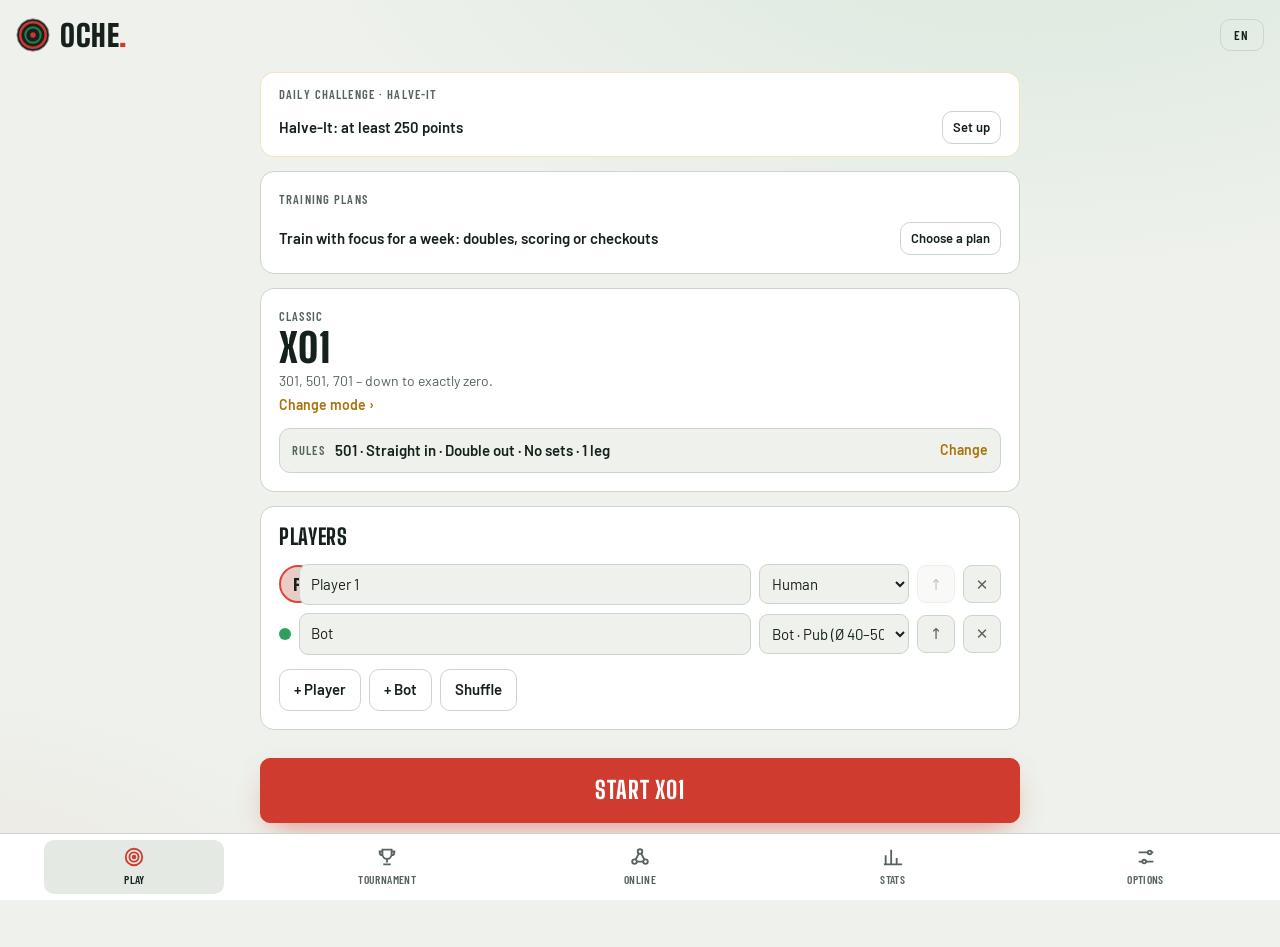
==== docs/index.html @ 606eb4d5 "Version 2.6: Teams, Ergebnis teilen, Reaktionen, CSV-Export, tägliche Erinnerung; R8 und Edge-to-Edg" ====
<!doctype html>
<html lang="de"><head><meta charset="utf-8">
<meta name="viewport" content="width=device-width,initial-scale=1,viewport-fit=cover">
<style>:root{padding-top:env(safe-area-inset-top,0px);padding-bottom:env(safe-area-inset-bottom,0px)}body{margin:0;font-size:14px}img{max-width:100%}[hidden]{display:none!important}button,a{-webkit-tap-highlight-color:transparent}</style>
<title>Oche Dart Counter</title>
<meta name="claude:viewport-fit-sides" content="cover">
<link rel="stylesheet" href="fonts.css">
<link rel="manifest" href="manifest.webmanifest">
<link rel="icon" href="icon-192.png">
<link rel="apple-touch-icon" href="icon-192.png">
<meta name="theme-color" content="#0d1512">
<meta name="mobile-web-app-capable" content="yes">
<meta name="apple-mobile-web-app-capable" content="yes">
<meta name="apple-mobile-web-app-title" content="Oche">
<meta name="description" content="Oche Darts: Dart-Zähler mit 12 Spielmodi, Online-Spiel, Turnieren und Profi-Caller.">
<script src="peerjs.min.js"></script>
<style>
/* Layout: scoreboard strip on top, active-player panel + input pad (keypad or clickable board) side by side, stacking on phones */
:root{
  --bg:#0d1512; --panel:#141f1b; --panel2:#1a2823; --line:#26372f;
  --fg:#f1e9d6; --muted:#97a69d; --faint:#5f7068;
  --red:#d9473b; --green:#2f9e5f; --gold:#e6b34a;
  --b-dark:#1c1f1d; --b-light:#e9dcbd; --b-red:#c8392e; --b-green:#1f7f4b; --b-wire:#9aa39e;
  --f-display:"Big Shoulders Display","Oswald","Arial Narrow",Impact,sans-serif;
  --f-body:"Barlow",system-ui,-apple-system,"Segoe UI",sans-serif;
  --f-label:"Barlow Condensed","Arial Narrow",system-ui,sans-serif;
  --red-t:var(--red-t); --green-t:var(--green-t); --blue-t:var(--blue-t); --hover:var(--hover); --hover-line:var(--hover-line); --tint:var(--tint);
  --r:14px;
  color-scheme:dark;
}
/* Helles Design: folgt der Systemeinstellung, lässt sich in den Optionen festlegen */
@media (prefers-color-scheme: light){:root:not([data-theme="dark"]){
  --bg:#eef1ec; --panel:#ffffff; --panel2:#e4e9e4; --line:#cbd5cd; --fg:#16211c; --muted:#56645c; --faint:#8b978f;
  --red:#cf3b2f; --green:#1f8a50; --gold:#a8730c; --red-t:#b3261e; --green-t:#13703c; --blue-t:#245ea6; --hover:#dfe6e0; --hover-line:#aebcb3; --tint:rgba(0,0,0,.035);
  color-scheme:light}}
:root[data-theme="light"]{
  --bg:#eef1ec; --panel:#ffffff; --panel2:#e4e9e4; --line:#cbd5cd; --fg:#16211c; --muted:#56645c; --faint:#8b978f;
  --red:#cf3b2f; --green:#1f8a50; --gold:#a8730c; --red-t:#b3261e; --green-t:#13703c; --blue-t:#245ea6; --hover:#dfe6e0; --hover-line:#aebcb3; --tint:rgba(0,0,0,.035);
  color-scheme:light}
*{box-sizing:border-box}
html,body{height:100%}
body{background:var(--bg);color:var(--fg);font-family:var(--f-body);font-size:15px;line-height:1.45;
  padding-left:max(16px,env(safe-area-inset-left,0px));padding-right:max(16px,env(safe-area-inset-right,0px));padding-block:0;
  background-image:radial-gradient(1200px 600px at 80% -10%, rgba(47,158,95,.10), transparent 60%),radial-gradient(900px 500px at -10% 110%, rgba(217,71,59,.08), transparent 60%);
  background-attachment:fixed}
button,input,select{font:inherit;color:inherit}
button{cursor:pointer}
:focus-visible{outline:2px solid var(--gold);outline-offset:2px}
.wrap{max-width:1180px;margin:0 auto;padding-block:18px 40px;display:flex;flex-direction:column;gap:20px}
.label{font-family:var(--f-label);text-transform:uppercase;letter-spacing:.09em;font-size:12.5px;color:var(--muted);font-weight:600}
.num{font-variant-numeric:tabular-nums}

/* top bar */
.top{display:flex;align-items:center;justify-content:space-between;gap:12px;flex-wrap:wrap}
.brand{display:flex;align-items:center;gap:10px}
.brand svg{width:34px;height:34px;flex:none}
.brand h1{font-family:var(--f-display);font-weight:900;font-size:30px;letter-spacing:.02em;margin:0;line-height:1;text-transform:uppercase}
.brand h1 span{color:var(--red)}
.tools{display:flex;gap:8px;flex-wrap:wrap}
.btn{border:1px solid var(--line);background:var(--panel);padding:9px 14px;border-radius:10px;font-weight:600;display:inline-flex;align-items:center;gap:8px;transition:background .15s,border-color .15s,transform .05s}
.btn:hover{background:var(--panel2);border-color:var(--hover-line)}
.btn:active{transform:translateY(1px)}
.btn.primary{background:var(--red);border-color:var(--red);color:#fff}
.btn.primary:hover{background:#e65548}
.btn.ghost{background:transparent}
.btn.small{padding:6px 10px;font-size:13px}
.btn[aria-pressed="true"]{border-color:var(--gold);color:var(--gold)}

/* ---------- Setup ---------- */
.setup{display:grid;grid-template-columns:minmax(0,1.5fr) minmax(0,1fr);gap:20px;align-items:start}
@media (max-width:860px){.setup{grid-template-columns:1fr}}
.card{background:var(--panel);border:1px solid var(--line);border-radius:var(--r);padding:18px;display:flex;flex-direction:column;gap:14px;min-width:0}
.card h2{font-family:var(--f-display);font-weight:800;font-size:22px;text-transform:uppercase;letter-spacing:.03em;margin:0;line-height:1.1}
.modes{display:grid;grid-template-columns:repeat(auto-fill,minmax(170px,1fr));gap:10px}
.mode{all:unset;cursor:pointer;border:1px solid var(--line);background:var(--bg);border-radius:12px;padding:12px 13px;display:flex;flex-direction:column;gap:4px;position:relative;transition:border-color .15s,background .15s}
.mode:hover{border-color:var(--hover-line)}
.mode:focus-visible{outline:2px solid var(--gold);outline-offset:2px}
.mode[aria-checked="true"]{border-color:var(--red);background:linear-gradient(180deg,rgba(217,71,59,.12),rgba(217,71,59,.03))}
.mode b{font-family:var(--f-display);font-size:21px;font-weight:800;text-transform:uppercase;letter-spacing:.02em;line-height:1.05}
.mode small{color:var(--muted);font-size:13px;line-height:1.35}
.mode .tag{position:absolute;top:10px;right:10px;font-family:var(--f-label);font-size:11px;letter-spacing:.08em;text-transform:uppercase;color:var(--faint)}
.rules{color:var(--muted);font-size:14px;max-width:65ch;margin:0;border-left:2px solid var(--line);padding-left:12px}
.opts{display:flex;flex-direction:column;gap:12px}
.opt{display:flex;flex-direction:column;gap:6px}
.seg{display:flex;flex-wrap:wrap;gap:6px}
.seg button{border:1px solid var(--line);background:var(--bg);padding:7px 12px;border-radius:9px;font-weight:600;font-size:14px}
.seg button[aria-pressed="true"]{background:var(--fg);color:var(--bg);border-color:var(--fg)}
.players{display:flex;flex-direction:column;gap:8px}
.prow{display:flex;gap:8px;align-items:center}
.prow .dot{width:12px;height:12px;border-radius:50%;flex:none}
.prow input{flex:1;min-width:0;background:var(--bg);border:1px solid var(--line);border-radius:9px;padding:9px 11px}
.prow input:focus{border-color:var(--gold);outline:none}
.iconbtn{border:1px solid var(--line);background:var(--bg);width:38px;height:38px;border-radius:9px;display:grid;place-items:center;flex:none;color:var(--muted)}
.iconbtn:hover{color:var(--fg);border-color:var(--hover-line)}
.iconbtn:disabled{opacity:.35;cursor:default}
.start{font-family:var(--f-display);font-size:24px;font-weight:800;text-transform:uppercase;letter-spacing:.04em;padding:14px 18px;justify-content:center}

/* ---------- Game ---------- */
.gamehead{display:flex;align-items:flex-end;justify-content:space-between;gap:12px;flex-wrap:wrap}
.gamehead .title{font-family:var(--f-display);font-weight:900;font-size:34px;text-transform:uppercase;line-height:1;letter-spacing:.02em}
.gamehead .meta{display:flex;gap:14px;flex-wrap:wrap;margin-top:6px}
.strip{display:grid;grid-template-columns:repeat(auto-fit,minmax(170px,1fr));gap:10px}
.pc{background:var(--panel);border:1px solid var(--line);border-radius:var(--r);padding:12px 14px;display:flex;flex-direction:column;gap:6px;position:relative;overflow:hidden;transition:border-color .2s,transform .2s;min-width:0}
.pc::before{content:"";position:absolute;left:0;top:0;bottom:0;width:4px;background:var(--pcol,var(--faint));opacity:.5}
.pc.active{border-color:var(--pcol);box-shadow:0 0 0 1px var(--pcol),0 10px 30px -14px var(--pcol)}
.pc.active::before{opacity:1}
.pc.out{opacity:.45}
.pc .nm{display:flex;justify-content:space-between;gap:8px;align-items:center;font-weight:700;font-size:15px}
.pc .nm span:first-child{overflow:hidden;text-overflow:ellipsis;white-space:nowrap}
.pc .big{font-family:var(--f-display);font-weight:900;font-size:52px;line-height:.9;font-variant-numeric:tabular-nums}
.pc .sub{display:flex;gap:10px;flex-wrap:wrap;color:var(--muted);font-size:13px;font-variant-numeric:tabular-nums}
.legs{display:flex;gap:4px}
.legs i{width:9px;height:9px;border-radius:50%;border:1.5px solid var(--muted)}
.legs i.on{background:var(--gold);border-color:var(--gold)}
.badge{font-family:var(--f-label);font-size:11.5px;font-weight:700;letter-spacing:.08em;text-transform:uppercase;padding:2px 7px;border-radius:6px;background:var(--panel2);color:var(--muted);white-space:nowrap}
.badge.red{background:rgba(217,71,59,.18);color:var(--red-t)}
.badge.gold{background:rgba(230,179,74,.16);color:var(--gold)}
.badge.green{background:rgba(47,158,95,.18);color:var(--green-t)}

.play{display:grid;grid-template-columns:minmax(0,1fr) minmax(0,1.1fr);gap:20px;align-items:start}
@media (max-width:860px){.play{grid-template-columns:1fr}}
.active-panel{background:var(--panel);border:1px solid var(--line);border-radius:var(--r);padding:20px;display:flex;flex-direction:column;gap:16px;position:relative;overflow:hidden}
.active-panel .who{display:flex;align-items:center;gap:10px;font-weight:700;font-size:18px}
.active-panel .who .dot{width:14px;height:14px;border-radius:50%}
.hero{font-family:var(--f-display);font-weight:900;font-size:clamp(84px,14vw,148px);line-height:.82;font-variant-numeric:tabular-nums;letter-spacing:-.01em}
.hero small{font-size:.32em;font-weight:700;color:var(--muted);letter-spacing:.02em;margin-left:6px}
.darts{display:grid;grid-template-columns:repeat(3,1fr);gap:8px}
.dslot{border:1px dashed var(--line);border-radius:11px;padding:10px 6px;text-align:center;min-height:62px;display:flex;flex-direction:column;justify-content:center;gap:2px}
.dslot.filled{border-style:solid;background:var(--bg)}
.dslot .v{font-family:var(--f-display);font-weight:800;font-size:26px;line-height:1}
.dslot .k{font-size:12px;color:var(--muted)}
.dslot.d2 .v{color:var(--green-t)}.dslot.d3 .v{color:var(--red-t)}.dslot.miss .v{color:var(--faint)}
.hint{background:var(--bg);border:1px solid var(--line);border-radius:11px;padding:11px 13px;display:flex;flex-direction:column;gap:6px}
.route{display:flex;gap:6px;flex-wrap:wrap}
.route b{font-family:var(--f-display);font-size:22px;font-weight:800;background:var(--panel2);border-radius:8px;padding:3px 10px;line-height:1.1}
.route b.fin{background:var(--green);color:#fff}
.last{color:var(--muted);font-size:14px;min-height:21px}
.last b{color:var(--fg)}
.progress{height:8px;border-radius:5px;background:var(--panel2);overflow:hidden}
.progress span{display:block;height:100%;background:var(--pcol,var(--green));border-radius:5px;transition:width .3s}

/* cricket table */
.ctab{width:100%;border-collapse:collapse;font-variant-numeric:tabular-nums}
.ctab th,.ctab td{padding:5px 6px;text-align:center;border-bottom:1px solid var(--line)}
.ctab th{font-family:var(--f-label);font-weight:600;font-size:13px;color:var(--muted);letter-spacing:.05em}
.ctab td.t{font-family:var(--f-display);font-weight:800;font-size:22px;width:56px}
.ctab td.t.dead{color:var(--faint);text-decoration:line-through}
.mk{display:inline-block;width:28px;height:28px;vertical-align:middle}
.ctab td.act{background:var(--tint)}
.tscroll{overflow-x:auto}

/* input */
.input{background:var(--panel);border:1px solid var(--line);border-radius:var(--r);padding:16px;display:flex;flex-direction:column;gap:12px}
.input,.active-panel{min-width:0}.inhead .seg.imode button span{min-width:0;text-align:center;line-height:1.15;hyphens:auto;-webkit-hyphens:auto}
.inhead{display:flex;justify-content:space-between;align-items:center;gap:8px 12px;flex-wrap:wrap}
.inhead .seg.imode{flex:1 1 240px;min-width:0;flex-wrap:nowrap;max-width:420px}.inhead .seg.imode button{flex:1 1 0;min-width:0;padding:6px 6px;min-height:44px;display:flex;flex-direction:column;align-items:center;justify-content:center;gap:3px;font-size:14px}.imode i{font-style:normal;font-size:17px;line-height:1;opacity:.85}
.mods{display:grid;grid-template-columns:repeat(3,1fr);gap:8px}
.mods button{min-width:0;overflow:hidden;text-overflow:ellipsis;white-space:nowrap;border:1px solid var(--line);background:var(--bg);border-radius:11px;padding:12px 4px;font-family:var(--f-display);font-weight:800;font-size:clamp(14px,4.6vw,20px);text-transform:uppercase;letter-spacing:.04em}
.mods button[aria-pressed="true"].m1{background:var(--fg);color:var(--bg);border-color:var(--fg)}
.mods button[aria-pressed="true"].m2{background:var(--green);border-color:var(--green);color:#fff}
.mods button[aria-pressed="true"].m3{background:var(--red);border-color:var(--red);color:#fff}
.keys{display:grid;grid-template-columns:repeat(5,1fr);gap:7px}
.keys button{border:1px solid var(--line);background:var(--panel2);border-radius:11px;padding:0;height:56px;font-family:var(--f-display);font-weight:800;font-size:26px;font-variant-numeric:tabular-nums;transition:background .1s,transform .05s}
.keys button:hover{background:var(--hover)}
.keys button:active{transform:scale(.96)}
.keys button.wide{grid-column:span 2;font-size:20px;text-transform:uppercase;letter-spacing:.03em}
.keys button.bull{background:rgba(31,127,75,.28);border-color:rgba(47,158,95,.5)}
.keys button.miss{color:var(--muted)}
.keys button.undo{color:var(--gold);font-size:18px}
.keys button:disabled{opacity:.35;cursor:default}
.keys button.target{border-color:var(--gold);box-shadow:inset 0 0 0 1px var(--gold)}
.boardwrap{display:flex;flex-direction:column;align-items:center;gap:10px}
.board{width:100%;max-width:440px;aspect-ratio:1;touch-action:manipulation;user-select:none}
.board .sg{cursor:pointer;transition:filter .1s}
.board .sg:hover{filter:brightness(1.35)}
.board .sg.tgt{filter:brightness(1.25) drop-shadow(0 0 4px var(--gold))}
.board text{font-family:var(--f-display);font-weight:800;fill:var(--b-light);font-size:22px;pointer-events:none}
.boardrow{display:flex;gap:8px;width:100%;max-width:440px}
.boardrow .btn{flex:1;justify-content:center}

/* overlay & toast */
.toast{position:fixed;left:50%;top:calc(env(safe-area-inset-top,0px) + 18px);transform:translate(-50%,-20px);opacity:0;pointer-events:none;background:var(--fg);color:var(--bg);font-family:var(--f-display);font-weight:900;font-size:30px;text-transform:uppercase;padding:10px 22px;border-radius:12px;letter-spacing:.03em;transition:opacity .2s,transform .25s;z-index:50;box-shadow:0 18px 40px -12px rgba(0,0,0,.6);max-width:calc(100vw - 32px);text-align:center}
.toast.show{opacity:1;transform:translate(-50%,0)}
.toast.red{background:var(--red);color:#fff}.toast.green{background:var(--green);color:#fff}.toast.gold{background:var(--gold);color:#1a1205}
.overlay{position:fixed;inset:0;background:rgba(5,10,8,.72);display:grid;place-items:center;z-index:40;padding:16px;backdrop-filter:blur(3px)}
.dialog{background:var(--panel);border:1px solid var(--line);border-radius:16px;padding:22px;max-width:380px;width:100%;display:flex;flex-direction:column;gap:14px}
.dialog h3{margin:0;font-family:var(--f-display);font-size:26px;font-weight:800;text-transform:uppercase}
.dialog .row{display:flex;gap:8px;justify-content:flex-end;flex-wrap:wrap}

/* results */
.result{display:flex;flex-direction:column;gap:20px;align-items:stretch}
.winner{background:var(--panel);border:1px solid var(--line);border-radius:18px;padding:28px 22px;text-align:center;display:flex;flex-direction:column;align-items:center;gap:6px;position:relative;overflow:hidden}
.winner .crown{font-family:var(--f-label);letter-spacing:.2em;text-transform:uppercase;color:var(--gold);font-weight:700}
.winner .wn{font-family:var(--f-display);font-weight:900;font-size:clamp(48px,10vw,92px);line-height:.95;text-transform:uppercase;text-wrap:balance}
.stats{width:100%;border-collapse:collapse;font-variant-numeric:tabular-nums;min-width:520px}
.stats th,.stats td{padding:10px 12px;text-align:right;border-bottom:1px solid var(--line)}
.stats th{font-family:var(--f-label);text-transform:uppercase;letter-spacing:.08em;font-size:12.5px;color:var(--muted);font-weight:600}
.stats td:first-child,.stats th:first-child{text-align:left}
.stats tr.win td{color:var(--gold)}
.foot{color:var(--faint);font-size:13px;text-align:center}
kbd{font-family:var(--f-label);background:var(--panel2);border:1px solid var(--line);border-radius:5px;padding:0 5px;font-size:12px}
@media (max-width:520px){
  .keys button{height:50px;font-size:23px}
  .pc .big{font-size:42px}
  .gamehead .title{font-size:28px}
}

/* Summen-Eingabe */
.sumdisp{display:flex;align-items:baseline;justify-content:space-between;background:var(--bg);border:1px solid var(--line);border-radius:11px;padding:8px 14px}
.sumdisp b{font-family:var(--f-display);font-weight:900;font-size:46px;line-height:1;font-variant-numeric:tabular-nums}
.quick{display:grid;grid-template-columns:repeat(4,1fr);gap:6px}
.quick button{border:1px solid var(--line);background:var(--bg);border-radius:9px;padding:8px 0;font-family:var(--f-display);font-weight:800;font-size:20px}
.quick button:hover{background:var(--panel2)}
.keys.numpad{grid-template-columns:repeat(3,1fr)}
.keys button.okbtn{background:var(--green);border-color:var(--green);color:#fff;font-size:22px}
.numin{width:96px;background:var(--bg);border:1px solid var(--line);border-radius:9px;padding:7px 10px;font-weight:600}
.numin:focus{border-color:var(--gold);outline:none}
/* Scram-Zahlen */
.chips{display:flex;flex-wrap:wrap;gap:5px}
.chip{min-width:34px;text-align:center;padding:4px 6px;border-radius:7px;background:var(--panel2);font-family:var(--f-display);font-weight:800;font-size:17px}
.chip.off{opacity:.3;text-decoration:line-through}
/* Doppel-Raster */
.dblgrid{display:grid;grid-template-columns:repeat(auto-fill,minmax(64px,1fr));gap:6px}
.dcell{border-radius:9px;padding:6px 4px;text-align:center;background:color-mix(in srgb,var(--green) var(--q),var(--panel2));display:flex;flex-direction:column;gap:1px}
.dcell b{font-family:var(--f-display);font-weight:800;font-size:17px}
.dcell span{font-size:12px;font-variant-numeric:tabular-nums}
.dblgrid-wrap{display:flex;flex-direction:column;gap:6px}
/* Statistik */
.statsview{display:flex;flex-direction:column;gap:16px}
.proflist{display:flex;gap:8px;overflow-x:auto;padding-bottom:4px}
.profbtn{flex:none;border:1px solid var(--line);background:var(--panel);border-radius:11px;padding:8px 14px;display:flex;flex-direction:column;align-items:flex-start;font-weight:700}
.profbtn small{color:var(--muted);font-weight:500;font-size:12px}
.profbtn[aria-selected="true"]{border-color:var(--gold);box-shadow:inset 0 0 0 1px var(--gold)}
.profhead{display:flex;align-items:center;gap:10px;flex-wrap:wrap}.profhead h2{margin-right:auto}
.kpis{display:grid;grid-template-columns:repeat(auto-fill,minmax(128px,1fr));gap:8px}
@media (max-width:480px){.narrow-hide{display:none}}
.kpi{background:var(--bg);border:1px solid var(--line);border-radius:11px;padding:10px 12px;display:flex;flex-direction:column;gap:2px;min-width:0}
.kpi b{font-family:var(--f-display);font-weight:800;font-size:26px;line-height:1.1;font-variant-numeric:tabular-nums}
.chartwrap{position:relative;width:100%;max-width:760px}
.tip[hidden]{display:none}
.chart{width:100%;height:auto;display:block}
.chart .grid{stroke:var(--line);stroke-width:1}
.chart .mean{stroke:var(--muted);stroke-width:1;stroke-dasharray:4 4}
.chart .ax{fill:var(--muted);font-size:12px;font-family:var(--f-body)}
.chart .val{fill:var(--fg);font-size:14px;font-weight:700;font-family:var(--f-body)}
.chart .ln{fill:none;stroke:var(--gold);stroke-width:2;stroke-linejoin:round}
.chart .area{fill:var(--gold);opacity:.12}
.chart .dot{fill:var(--panel);stroke:var(--fg);stroke-width:2}
.chart .dot.won{stroke:var(--gold);fill:var(--gold)}
.chart .xhair{stroke:var(--muted);stroke-width:1}
.tip{position:absolute;background:var(--fg);color:var(--bg);border-radius:9px;padding:6px 10px;font-size:12.5px;display:flex;flex-direction:column;pointer-events:none;min-width:130px;box-shadow:0 8px 20px -8px rgba(0,0,0,.6)}
.tip b{font-size:15px}
/* Querformat: Handy quer und Tablet */
@media (orientation:landscape) and (max-height:600px){
  .wrap{padding-block:8px 12px;gap:10px}
  .brand h1{font-size:22px}.brand svg{width:26px;height:26px}
  .gamehead{display:none}
  .strip{grid-template-columns:none;grid-auto-flow:column;grid-auto-columns:minmax(130px,1fr);overflow-x:auto}
  .pc{padding:6px 10px;gap:2px}.pc .big{font-size:30px}.pc .sub{font-size:12px}
  .play{grid-template-columns:minmax(0,1fr) minmax(0,1.15fr);gap:12px}
  .active-panel{padding:12px;gap:8px}.hero{font-size:clamp(48px,17vh,96px)}
  .dslot{min-height:44px;padding:4px}.dslot .v{font-size:20px}
  .input{padding:10px;gap:8px}
  .keys{gap:5px}.keys button{height:clamp(32px,9vh,46px);font-size:20px}
  .mods button{padding:6px;font-size:16px}
  .board{max-height:64vh;width:auto}
  .sumdisp b{font-size:32px}.quick button{padding:4px 0;font-size:17px}
}
@media (orientation:landscape) and (min-width:1100px) and (min-height:700px){
  .wrap{max-width:1500px}
  .pc .big{font-size:64px}
  .hero{font-size:clamp(130px,19vh,220px)}
  .keys button{height:clamp(56px,7.5vh,76px);font-size:30px}
  .mods button{font-size:24px;padding:14px 6px}
  .dslot .v{font-size:32px}
}

/* Startseite mit Bereichen */
.home{display:flex;flex-direction:column;gap:14px;max-width:760px;width:100%;margin:0 auto;padding-bottom:calc(84px + env(safe-area-inset-bottom,0px))}
.tabbar{position:fixed;left:0;right:0;bottom:0;z-index:30;display:grid;grid-template-columns:repeat(4,1fr);background:var(--panel);border-top:1px solid var(--line);padding:6px max(8px,env(safe-area-inset-right,0px)) calc(6px + env(safe-area-inset-bottom,0px)) max(8px,env(safe-area-inset-left,0px))}
.tabbar button{background:none;border:0;display:flex;flex-direction:column;align-items:center;gap:3px;padding:6px 0;color:var(--muted);font-family:var(--f-label);font-weight:600;font-size:12.5px;letter-spacing:.05em;text-transform:uppercase;border-radius:10px;max-width:180px;justify-self:center;width:100%}
.tabbar button[aria-current="page"]{color:var(--fg);background:var(--panel2)}
.tabbar button[aria-current="page"] svg{color:var(--red)}
.tabbar .live{display:inline-block;width:7px;height:7px;border-radius:50%;background:var(--green);vertical-align:middle}
.modecard{gap:12px}
.modehead{all:unset;cursor:pointer;display:flex;flex-direction:column;gap:4px;border-radius:10px}
.modehead:focus-visible{outline:2px solid var(--gold);outline-offset:4px}
.modehead b{font-family:var(--f-display);font-size:40px;font-weight:900;text-transform:uppercase;line-height:.95;letter-spacing:.01em}
.modehead small{color:var(--muted);font-size:14px}
.chev{color:var(--gold);font-weight:600;font-size:14px}
.optsum{all:unset;cursor:pointer;display:grid;grid-template-columns:auto minmax(0,1fr) auto;align-items:center;gap:10px;background:var(--bg);border:1px solid var(--line);border-radius:11px;padding:11px 12px}
.optsum:focus-visible{outline:2px solid var(--gold);outline-offset:2px}
.optsum span:nth-child(2){font-weight:600;overflow:hidden;text-overflow:ellipsis;white-space:nowrap}
.startbar{position:sticky;bottom:calc(72px + env(safe-area-inset-bottom,0px));z-index:5;display:flex;flex-direction:column;gap:8px;padding-top:14px;background:linear-gradient(to bottom,transparent,var(--bg) 40%)}
.startbar .start{box-shadow:0 12px 30px -12px rgba(217,71,59,.7)}
.setrow{display:flex;justify-content:space-between;align-items:center;gap:12px;flex-wrap:wrap;padding-block:12px;border-top:1px solid var(--line)}
.modes.picker small{display:block}
@media (max-width:560px){.modes.picker .mode small{display:block;font-size:12px}}

/* Turnier */
.champ{display:flex;flex-direction:column;align-items:center;gap:2px;padding:14px;border-radius:12px;background:rgba(230,179,74,.1);border:1px solid rgba(230,179,74,.35)}
.champ b{font-family:var(--f-display);font-weight:900;font-size:40px;text-transform:uppercase;line-height:1;color:var(--gold)}
.champ .crown{font-family:var(--f-label);letter-spacing:.2em;text-transform:uppercase;color:var(--gold);font-weight:700;font-size:12px}
.nextmatch{display:flex;flex-direction:column;gap:10px}
.vs{display:flex;align-items:center;justify-content:center;gap:12px;flex-wrap:wrap;text-align:center}
.vs b{font-family:var(--f-display);font-weight:800;font-size:28px;text-transform:uppercase}
.vs span{color:var(--muted)}
.bracket{display:flex;gap:12px;overflow-x:auto;padding-bottom:6px}
.bcol{display:flex;flex-direction:column;justify-content:space-around;gap:10px;min-width:170px;flex:1}
.bm{border:1px solid var(--line);border-radius:10px;background:var(--bg);padding:6px 8px;display:flex;flex-direction:column;gap:4px;font-size:14px}
.bm.open{border-color:var(--gold)}
.bm>div{display:flex;align-items:center;gap:6px;min-height:22px;overflow:hidden;white-space:nowrap;text-overflow:ellipsis}
.bm .win,.pm .win{color:var(--gold);font-weight:700}
.bscore{font-size:12px;color:var(--muted)}
.plan{display:flex;flex-direction:column}
.pm{display:grid;grid-template-columns:minmax(0,1fr) auto minmax(0,1fr) auto;gap:8px;align-items:center;padding-block:8px;border-top:1px solid var(--line);font-size:14px}
.pm>span:nth-child(3){text-align:right}
.tabbar{grid-template-columns:repeat(5,1fr)}
.tabbar button{font-size:11.5px;letter-spacing:.03em}

/* Tagesaufgabe, Erfolge, Trefferbild, Checkout-Balken */
.daily{gap:8px;padding-block:12px;border-color:rgba(230,179,74,.35)}
.dhead{display:flex;justify-content:space-between;gap:8px;flex-wrap:wrap;align-items:center}
.dbody{display:flex;justify-content:space-between;gap:10px;align-items:center;flex-wrap:wrap}
.dbody b{font-weight:600;font-size:15px;min-width:0;flex:1 1 200px}
.achs{display:grid;grid-template-columns:repeat(auto-fill,minmax(150px,1fr));gap:8px}
.ach{border:1px solid var(--line);border-radius:11px;padding:9px 11px;display:flex;flex-direction:column;gap:2px;opacity:.5;background:var(--bg)}
.ach.on{opacity:1;border-color:var(--gold);box-shadow:inset 0 0 0 1px var(--gold)}
.ach b{font-family:var(--f-display);font-weight:800;font-size:18px;text-transform:uppercase;line-height:1.05}
.ach span{font-size:12.5px;color:var(--muted)}.ach em{font-style:normal;font-size:11.5px;color:var(--gold)}
.heatwrap{display:grid;grid-template-columns:minmax(0,1.2fr) minmax(0,1fr);gap:14px;align-items:start}
@media (max-width:560px){.heatwrap{grid-template-columns:1fr}}
.board.heat{max-width:360px}
.topfields{display:flex;flex-direction:column;gap:6px}
.tf{display:flex;justify-content:space-between;border-bottom:1px solid var(--line);padding-block:4px}
.tf b{font-family:var(--f-display);font-weight:800;font-size:20px}
.cobars{display:flex;flex-direction:column;gap:10px}
.cobar{display:grid;grid-template-columns:70px minmax(0,1fr) 50px 52px;gap:10px;align-items:center;font-variant-numeric:tabular-nums}
.cotrack{height:10px;border-radius:5px;background:var(--panel2);overflow:hidden}.cotrack i{display:block;height:100%;background:var(--green);border-radius:5px}
.cobar b{text-align:right}
.newach{border-color:var(--gold)}
.lobbytour{display:flex;flex-direction:column;gap:14px;max-width:760px;width:100%;margin:0 auto}
/* Großanzeige für Fernseher oder Tablet */
body.tv .input{display:none}
body.tv .play{grid-template-columns:1fr}
body.tv .wrap{max-width:none}
body.tv .strip{grid-template-columns:repeat(auto-fit,minmax(240px,1fr))}
body.tv .pc .nm{font-size:clamp(16px,2.2vw,32px)}
body.tv .pc .big{font-size:clamp(48px,min(9vw,12vh),150px)}
body.tv .pc .sub{font-size:clamp(13px,1.4vw,20px)}
body.tv .gamehead .title{font-size:clamp(34px,5vw,72px)}
body.tv .who{font-size:clamp(20px,2.8vw,40px)}
body.tv .hero{font-size:clamp(90px,min(24vw,27vh),380px)}
body.tv .gamehead{display:none}
body.tv .active-panel{gap:10px}
@media (orientation:landscape){body.tv .play{grid-template-columns:minmax(0,1fr)}body.tv .active-panel{display:grid;grid-template-columns:minmax(0,1.1fr) minmax(0,1fr);align-items:start}body.tv .active-panel .who,body.tv .active-panel .hero{grid-column:1}body.tv .active-panel>*:not(.who):not(.hero){grid-column:2}body.tv .active-panel .who{grid-row:1}body.tv .active-panel .hero{grid-row:2/6}}
body.tv .dslot .v{font-size:clamp(26px,4vw,60px)}
body.tv .route b{font-size:clamp(22px,3.4vw,52px)}
body.tv .last{font-size:clamp(14px,1.6vw,24px)}
@media (prefers-reduced-motion:reduce){*{transition:none!important;animation:none!important}}

/* bots, online */
.prow{display:grid;grid-template-columns:12px minmax(0,1fr) 150px 38px 38px;gap:8px;align-items:center}
.prow select{background:var(--bg);border:1px solid var(--line);border-radius:9px;padding:9px 8px;min-width:0}
.prow .rtag{display:flex;align-items:center;gap:6px;min-width:0}
@media (max-width:520px){.prow{grid-template-columns:12px minmax(0,1fr) 38px 38px}.prow select,.prow .rtag{grid-column:2/-1;grid-row:2}}
.side{display:flex;flex-direction:column;gap:20px;min-width:0}
.netrow{display:flex;gap:8px;flex-wrap:wrap}
.netrow input{flex:1 1 120px;min-width:0;background:var(--bg);border:1px solid var(--line);border-radius:9px;padding:9px 11px}
.netrow input:focus{border-color:var(--gold);outline:none}
.netrow input.code{flex:0 1 110px;text-transform:uppercase;letter-spacing:.2em;font-family:var(--f-display);font-weight:800;font-size:18px}
.roomcode{font-family:var(--f-display);font-weight:900;font-size:56px;letter-spacing:.18em;line-height:1;color:var(--gold)}
.status{font-size:14px;color:var(--muted)}
.status.err{color:var(--red-t)}
.badge.blue{background:rgba(76,143,214,.18);color:var(--blue-t)}
.input.locked .mods,.input.locked .keys,.input.locked .boardrow,.input.locked .board{opacity:.4;pointer-events:none;filter:saturate(.6)}
.waitmsg{display:flex;align-items:center;gap:10px;font-weight:600;color:var(--fg);background:var(--bg);border:1px solid var(--line);border-radius:11px;padding:10px 13px}
.pulse{width:10px;height:10px;border-radius:50%;background:var(--gold);animation:pl 1s ease-in-out infinite;flex:none}
@keyframes pl{50%{opacity:.25;transform:scale(.7)}}
.lobby{max-width:560px;width:100%;margin:0 auto}
.linkbtn{background:none;border:0;padding:0;color:var(--gold);font:inherit;text-decoration:underline;cursor:pointer}
.hoststart{display:flex;flex-direction:column;gap:10px;border-top:1px solid var(--line);padding-top:12px}
.hoststart .setrow{border-top:0;padding-top:0}
.hplayers{display:flex;flex-wrap:wrap;gap:6px}
.hp{display:inline-flex;align-items:center;gap:6px;background:var(--bg);border:1px solid var(--line);border-radius:999px;padding:5px 10px;font-weight:600;font-size:14px}
.hp i{width:9px;height:9px;border-radius:50%}.hp em{font-style:normal;font-size:12px;color:var(--muted)}.hp em.on{color:var(--green-t)}.hp em.off{color:var(--red-t)}
.update{border-color:var(--green);gap:10px}.update .btn.primary{justify-content:center;text-decoration:none}.updnotes{margin:0;padding-left:18px;color:var(--muted);font-size:14px}
.langlist{display:grid;grid-template-columns:1fr 1fr;gap:8px;margin-top:10px}.langlist .btn{justify-content:flex-start;gap:8px}.langlist b{font-family:var(--f-label);letter-spacing:.08em;opacity:.7;min-width:22px}
.langbtn{font-family:var(--f-label);letter-spacing:.08em;min-width:44px;justify-content:center}
.invite{display:flex;flex-direction:column;gap:6px;padding:12px;border-radius:11px;border:1px solid var(--gold);background:var(--bg)}.invite span{color:var(--muted);font-size:14px}.invite a{align-self:flex-start;text-decoration:none}
.dialog{max-height:calc(100vh - 32px);overflow-y:auto}
.dialog.wide{max-width:540px}
.recrow{display:flex;align-items:center;justify-content:space-between;gap:10px;flex-wrap:wrap;padding-block:10px;border-top:1px solid var(--line)}
.rectxt{display:flex;flex-direction:column;min-width:0;flex:1 1 180px}.rectxt span{font-size:13px;color:var(--muted)}
.studio .stprog{height:8px;border-radius:5px;background:var(--line);overflow:hidden;margin-top:6px}.studio .stprog i{display:block;height:100%;background:var(--green,#2e9e5b)}
.stcard{margin:12px 0;padding:18px 14px;border:1px solid var(--line);border-radius:var(--r);background:var(--bg);display:flex;flex-direction:column;align-items:center;gap:6px;text-align:center}
.stcard b{font-family:var(--f-display);font-size:clamp(30px,9vw,52px);line-height:1.05;text-transform:none}
.stcard.live{border-color:var(--gold)}.stcard.voice{border-color:var(--red,#d33);box-shadow:0 0 0 3px color-mix(in srgb,var(--red,#d33) 25%,transparent)}
.stlevel{width:min(260px,80%);height:6px;border-radius:4px;background:var(--line);overflow:hidden}.stlevel i{display:block;height:100%;width:0;background:var(--gold);transition:width .08s}
.strow{justify-content:center;flex-wrap:wrap}
.stgrid{display:grid;grid-template-columns:repeat(auto-fill,minmax(44px,1fr));grid-auto-rows:30px;flex-shrink:0;gap:4px;height:180px;overflow:auto;margin:10px 0;padding:2px}
.stgrid button{border:1px solid var(--line);background:var(--bg);border-radius:7px;padding:5px 2px;font-size:11px;font-weight:600;white-space:nowrap;overflow:hidden;text-overflow:ellipsis}
.stgrid button.ok{background:color-mix(in srgb,var(--green,#2e9e5b) 22%,var(--bg));border-color:var(--green,#2e9e5b)}.stgrid button.cur{outline:2px solid var(--gold);outline-offset:1px}
.avbtn{flex:0 0 auto;width:38px;height:38px;border-radius:50%;border:2px solid var(--c);background:color-mix(in srgb,var(--c) 22%,var(--bg));color:var(--fg);font-weight:700;font-size:18px;display:flex;align-items:center;justify-content:center;line-height:1;padding:0}
.av{display:inline-flex;align-items:center;justify-content:center;width:34px;height:34px;border-radius:50%;border:2px solid var(--c);background:color-mix(in srgb,var(--c) 22%,var(--bg));font-size:18px;vertical-align:middle}.av.big{width:48px;height:48px;font-size:26px}
.pav{font-style:normal;margin-right:6px;font-size:1.05em;line-height:1}
.colgrid{display:grid;grid-template-columns:repeat(6,1fr);gap:8px}.colbtn{aspect-ratio:1;border-radius:50%;border:3px solid transparent;min-height:36px}.colbtn[aria-pressed="true"]{border-color:var(--fg);box-shadow:0 0 0 2px var(--bg) inset}
.avgrid{display:grid;grid-template-columns:repeat(auto-fill,minmax(44px,1fr));gap:6px}.avgrid button{aspect-ratio:1;border:1px solid var(--line);background:var(--bg);border-radius:10px;font-size:22px;font-weight:700}.avgrid button[aria-pressed="true"]{border-color:var(--gold);box-shadow:0 0 0 2px var(--gold)}
.mleg{margin-top:14px}.stats.mtab{min-width:0}.mlh{display:flex;align-items:center;gap:8px;flex-wrap:wrap;margin-bottom:6px}.mtab td,.mtab th{text-align:center;padding:4px 6px}.mtab td.rest{color:var(--muted);font-size:.9em}.mtab td.bust{color:var(--red-t,var(--red));font-weight:700}.mtab td.fin{color:var(--green);font-weight:700}.mtab td.ton{color:var(--gold);font-weight:700}.mtab tfoot td{font-weight:600;font-size:.9em}
.plan .pdots{display:flex;gap:6px;margin:8px 0 2px}.plan .pdots i{flex:1;height:6px;border-radius:3px;background:var(--line)}.plan .pdots i.on{background:var(--green)}.plan .pdots i.cur{background:var(--gold)}
.planopt{border:1px solid var(--line);border-radius:var(--r);padding:12px 14px;margin-top:10px}.planopt ol{margin:8px 0 0 20px;font-size:.92em;line-height:1.45}.planopt .dhead{display:flex;justify-content:space-between;align-items:center;gap:8px}
.micbtn{width:44px;height:44px;border-radius:50%;border:1px solid var(--line);background:var(--bg);color:var(--fg);display:inline-flex;align-items:center;justify-content:center;flex:0 0 auto}.micbtn[aria-pressed="true"]{background:var(--red);border-color:var(--red);color:#fff;box-shadow:0 0 0 4px color-mix(in srgb,var(--red) 30%,transparent)}
.voicebar{display:flex;align-items:center;gap:10px;padding:8px 12px;border-radius:10px;background:color-mix(in srgb,var(--red) 12%,var(--bg));font-size:.95em}
.teamopt{margin-top:12px}.teamopt .status{display:block;margin-top:6px}
.reacts{display:flex;gap:8px;justify-content:center;flex-wrap:wrap;margin:14px 0 4px}.reacts button{width:52px;height:52px;border-radius:50%;border:1px solid var(--line);background:var(--panel);font-size:26px;line-height:1}
.reactfly{position:fixed;bottom:90px;z-index:60;pointer-events:none;display:flex;flex-direction:column;align-items:center;animation:rfly 2.6s ease-out forwards}.reactfly b{font-size:54px;line-height:1;filter:drop-shadow(0 4px 10px rgba(0,0,0,.4))}.reactfly span{margin-top:4px;padding:2px 10px;border-radius:999px;background:var(--panel);border:1px solid var(--line);font-size:13px;font-weight:600}
@keyframes rfly{0%{transform:translateY(30px) scale(.6);opacity:0}12%{transform:translateY(0) scale(1.1);opacity:1}70%{opacity:1}100%{transform:translateY(-260px) scale(1);opacity:0}}
.recbtns{display:flex;gap:6px;align-items:center}
.chk{display:flex;align-items:center;gap:8px;font-size:14px;color:var(--muted);cursor:pointer}.chk input{width:18px;height:18px;accent-color:var(--red)}
@media (max-width:560px){.modes{grid-template-columns:repeat(2,minmax(0,1fr));gap:8px}.mode{padding:10px 11px}.mode small{display:none}.mode .tag{position:static;order:-1}.mode b{font-size:19px}}
</style>

</head><body>
<div class="wrap" id="app"></div>
<div class="toast" id="toast" role="status" aria-live="polite"></div>

<script>
(() => {
"use strict";
/* ================= Basics ================= */
const ORDER=[20,1,18,4,13,6,10,15,2,17,3,19,7,16,8,11,14,9,12,5];
const COLORS=["#d9473b","#2f9e5f","#e6b34a","#4c8fd6","#c060c9","#38b6b0","#e07a3a","#9aa86b"];
const BOTS=[{l:"Mensch"},{l:"Bot · Anfänger",s:41.5},{l:"Bot · Hobby",s:26.5},{l:"Bot · Kneipe",s:18.5},{l:"Bot · Liga",s:14.3},{l:"Bot · Profi",s:10},{l:"Bot · Weltklasse",s:7}];
const BOTAVG=["","Ø 20–30","Ø 30–40","Ø 40–50","Ø 50–65","Ø 65–85","Ø 85–105"];
const IS_APP=/OcheApp/.test(navigator.userAgent);
const OCHE_VERSION="2.6";
const IS_PLAY=/OcheApp\/\S*\s+Play\b/.test(navigator.userAgent);
const $=s=>document.querySelector(s);
const esc=s=>String(s).replace(/[&<>"']/g,c=>({"&":"&amp;","<":"&lt;",">":"&gt;",'"':"&quot;","'":"&#39;"}[c]));
const val=d=>d.tot!=null?d.tot:d.n*d.m;
const lbl=d=>d.tot!=null?String(d.tot):!d.n?"Miss":d.n===25?(d.m===2?"Bull":"25"):(d.m===3?"T":d.m===2?"D":"")+d.n;
const store={get(k,f){try{const v=localStorage.getItem(k);return v?JSON.parse(v):f}catch(e){return f}},set(k,v){try{localStorage.setItem(k,JSON.stringify(v))}catch(e){}}};

/* ================= Board geometry (mm) ================= */
const R={bi:6.35,bo:15.9,ti:99,to:107,di:162,do:170};
/* Eingabe-Scheibe: Triple-, Double- und Bull-Felder breiter gezeichnet, damit man sich nicht vertippt.
   Gespeichert und von Bots geworfen wird in echter Geometrie (R); rd/rr rechnen radial um. */
const RD={bi:9,bo:20,ti:90,to:113,di:147,do:170};
const RK=["bi","bo","ti","to","di","do"];
function radMap(x,y,A,B){const r=Math.hypot(x,y);if(!r||r>=A.do)return[x,y];let a0=0,b0=0;for(const k of RK){if(r<=A[k]){const f=B[k]===b0?0:(b0+(r-a0)/(A[k]-a0)*(B[k]-b0))/r;return[x*f,y*f]}a0=A[k];b0=B[k]}return[x,y]}
const toDisp=p=>{const q=radMap(p[0],p[1],R,RD);return[+q[0].toFixed(1),+q[1].toFixed(1)]};
const toReal=p=>{const q=radMap(p[0],p[1],RD,R);return[+q[0].toFixed(1),+q[1].toFixed(1)]};
function hitAt(x,y){const r=Math.hypot(x,y);if(r<=R.bi)return{n:25,m:2};if(r<=R.bo)return{n:25,m:1};if(r>R.do)return{n:0,m:0};let a=Math.atan2(x,-y)*180/Math.PI;a=(a+369)%360;const n=ORDER[Math.floor(a/18)%20];const m=r>=R.di?2:(r>=R.ti&&r<=R.to)?3:1;return{n,m}}
function aimPoint(t){if(!t||t.n===25||!t.n)return[0,0];const i=ORDER.indexOf(t.n),r={1:134,2:166,3:103}[t.m]||134,a=i*18*Math.PI/180;return[r*Math.sin(a),-r*Math.cos(a)]}
function gauss(){const u=1-Math.random(),v=Math.random();return Math.sqrt(-2*Math.log(u))*Math.cos(2*Math.PI*v)}

/* ================= Checkout finder ================= */
const DBL_PREF=[20,16,18,12,10,8,19,17,14,15,13,11,9,7,6,5,4,3,2,1];
const ALL=[];for(let n=20;n>=1;n--)ALL.push({n,m:3});ALL.push({n:25,m:2},{n:25,m:1});for(let n=20;n>=1;n--)ALL.push({n,m:1});for(let n=20;n>=1;n--)ALL.push({n,m:2});
/* Checkout-Wege: wie Profis stellen (hohe Triples) und beenden (beliebte Doppel, Lieblingsdoppel zuerst) */
let PREF_DBL=+(store.get("oche.prefdbl",0))||0;
const DBL_ORDER=[20,16,18,10,8,12,19,17,14,15,13,11,9,6,7,5,4,3,2,1];
function dblRank(n){const o=PREF_DBL?[PREF_DBL,...DBL_ORDER.filter(x=>x!==PREF_DBL)]:DBL_ORDER;const i=o.indexOf(n);return i<0?30:i}
function setupCost(d){if(d.n===25)return d.m===2?14:7;if(d.m===3)return(20-d.n)+(d.n<10?9:0);if(d.m===1)return 2+(d.n<5?2:0);return 20}
function finCost(d,out){if(d.m===2)return d.n===25?18:dblRank(d.n)*2.6;if(out==="master"&&d.m===3)return 6+(20-d.n);return 3+(d.m===1?0:2)}
function finishersFor(out){const f=ALL.filter(d=>d.m===2);if(out==="master")return f.concat(ALL.filter(d=>d.m===3));if(out==="single")return ALL;return f}
const coCache=new Map();
function checkout(score,darts,out){
  if(score<1||darts<1)return null;
  const key=score+"|"+darts+"|"+out+"|"+PREF_DBL;if(coCache.has(key))return coCache.get(key);
  const fin=finishersFor(out);let best=null,bestCost=1e9;
  for(let k=1;k<=darts&&!best;k++){
    const rec=(rest,left,path,c)=>{
      if(c>=bestCost)return;
      if(left===1){for(const f of fin){if(val(f)===rest){const cc=c+finCost(f,out);if(cc<bestCost){bestCost=cc;best=[...path,f]}}}return}
      for(const d of ALL){const v=val(d);if(v<rest)rec(rest-v,left-1,[...path,d],c+setupCost(d))}
    };
    rec(score,k,[],0);
  }
  coCache.set(key,best);return best;
}

/* ================= Game modes ================= */
const nextAlive=(g,i)=>{const n=g.players.length;for(let s=1;s<=n;s++){const j=(i+s)%n;if(!g.players[j].out)return j}return i};
const winnersBy=(g,key,low)=>{const ps=g.players;const best=low?Math.min(...ps.map(key)):Math.max(...ps.map(key));return ps.filter(p=>key(p)===best)};
const T3=n=>({n,m:3}),D2=n=>({n,m:2}),S1=n=>({n,m:1}),BULL={n:25,m:2};

function aimFinish(s,o,left){
  const r=checkout(s,left,o);if(r)return r[0];
  if(o==="single")return s>=60?T3(20):S1(Math.min(20,s));
  if(s<=60){for(const L of [40,32,16,24,36,20,8,12,28,4,2,38,34,30,26,22,18,14,10,6]){const x=s-L;if(x>=1&&x<=20)return S1(x)}}
  for(const n of [20,19,18,17])if(s-3*n>=2)return T3(n);
  return S1(Math.max(1,Math.min(20,s-2)));
}
function finishHint(score,o,left){
  const route=(r)=>`<div class="route">${r.map((d,i)=>`<b class="${i===r.length-1?"fin":""}">${lbl(d)}</b>`).join("")}</div>`;
  const r=checkout(score,left,o);
  if(r)return`<span class="label">Checkout · ${r.length} Dart${r.length>1?"s":""}</span>${route(r)}`;
  if(score<=170&&left<3){const r3=checkout(score,3,o);if(r3)return`<span class="label">Nächste Aufnahme</span>${route(r3)}`}
  if(score>170)return`<span class="label">Scoring</span><div class="route"><b>T20</b><span class="last">noch ${score-170} bis zum Finish-Bereich</span></div>`;
  return`<span class="label">Kein Checkout möglich</span><div class="last">Stell dir einen Doppel-Rest (z. B. 32 oder 40).</div>`;
}
const MODES={
x01:{
  name:"X01",tag:"Klassiker",desc:"301, 501, 701 – runter auf genau null.",
  rules:"Jeder startet mit der gewählten Punktzahl und zieht seine Würfe ab. Wer genau null erreicht, gewinnt das Leg. Bei Double Out muss der letzte Dart ein Doppel sein, sonst wird überworfen und die Aufnahme zählt nicht. Mit Sets braucht man die eingestellte Zahl Legs für ein Set.",
  options:[
    {k:"start",l:"Startpunkte",v:[[101,"101"],[301,"301"],[501,"501"],[701,"701"],[901,"901"]],d:501,custom:{min:21,max:2001,l:"Eigene"}},
    {k:"in",l:"Check-In",v:[["single","Straight In"],["double","Double In"]],d:"single"},
    {k:"out",l:"Check-Out",v:[["double","Double Out"],["master","Master Out"],["single","Single Out"]],d:"double"},
    {k:"sets",l:"Sets zum Sieg",v:[[1,"Ohne Sets"],[2,"2"],[3,"3"],[4,"4"]],d:1},
    {k:"legs",l:"Legs zum Sieg (pro Set)",v:[[1,"1"],[2,"2"],[3,"3"],[4,"4"],[5,"5"]],d:1}],
  init(g){g.players.forEach(p=>{p.legs=0;p.sets=0;p.legsTotal=0;p.pts=0;p.high=0;p.n180=0;p.n140=0;p.n100=0;p.best=null;p.legDarts=0;p.hiFin=0;p.dblDarts=0;p.dblHits=0;p.f9p=0;p.f9d=0;p.coA=[0,0,0];p.coH=[0,0,0]});this.newLeg(g,true)},
  newLeg(g,first){g.players.forEach(p=>{p.score=g.opts.start;p.opened=g.opts.in==="single";p.legDarts=0;p.legVisit=0});if(!first)g.start=(g.start+1)%g.players.length;g.cur=g.start;g.round=1},
  begin(g,p){p.turnStart=p.score;p.turnOpened=p.opened},
  dblChance(g,p){return g.opts.out==="double"&&p.opened&&((p.score<=40&&p.score%2===0)||p.score===50)},
  legWon(g,p){
    p.legs++;p.legsTotal++;p.hiFin=Math.max(p.hiFin,p.turnStart);
    if(p.best===null||p.legDarts<p.best)p.best=p.legDarts;
    if(p.legs>=g.opts.legs){
      if(g.opts.sets>1){
        p.sets++;
        if(p.sets>=g.opts.sets)return{win:true};
        g.players.forEach(q=>{q.legs=0});
        return{end:true,newLeg:true,setWon:true,toast:["Set "+p.name,"gold"]};
      }
      return{win:true};
    }
    return{end:true,newLeg:true,toast:["Leg "+p.name,"green"]};
  },
  dart(g,p,d){
    p.legDarts++;
    if(!p.opened){if(d.m===2){p.opened=true}else return{}}
    const chance=this.dblChance(g,p);if(chance)p.dblDarts++;
    const rest=p.score-val(d),o=g.opts.out;
    const bust=rest<0||(rest===1&&o!=="single")||(rest===0&&o==="double"&&d.m!==2)||(rest===0&&o==="master"&&d.m===1);
    if(bust){p.score=p.turnStart;p.opened=p.turnOpened;return{end:true,bust:true,toast:["Überworfen","red"]}}
    p.score=rest;
    if(rest===0){if(chance)p.dblHits++;return this.legWon(g,p)}
    return{};
  },
  visitInfo(g,p){return{rest:p.score,out:g.opts.out,opened:p.opened}},
  visit(g,p,total,nd,dbl){
    p.legDarts+=nd;p._nd=nd;
    if(!p.opened){if(total>0)p.opened=true;else return{end:true}}
    p.dblDarts+=dbl||0;
    const rest=p.score-total,o=g.opts.out;
    if(rest<0||(rest===1&&o!=="single")){p.score=p.turnStart;p.opened=p.turnOpened;return{end:true,bust:true,toast:["Überworfen","red"]}}
    p.score=rest;
    if(rest===0){if(o==="double")p.dblHits++;return this.legWon(g,p)}
    return{end:true};
  },
  turnEnd(g,p,r){
    const s=r.bust?0:p.turnStart-p.score;p.pts+=s;if(s>p.high)p.high=s;
    if(s===180)p.n180++;else if(s>=140)p.n140++;else if(s>=100)p.n100++;
    if(!r.bust&&!r.toast&&!r.win){if(s===180)r.toast=["180!","gold"];else if(s>=100)r.toast=[String(s),"gold"]}
    const nd=g.turn.length===1&&g.turn[0].tot!=null?(p._nd||3):g.turn.length;
    if((p.legVisit||0)<3){p.f9p+=s;p.f9d+=nd}p.legVisit=(p.legVisit||0)+1;
    if(p.turnOpened&&p.turnStart<=170&&g.opts.out!=="single"&&checkout(p.turnStart,3,g.opts.out)){const b=p.turnStart<=40?0:p.turnStart<=100?1:2;p.coA[b]++;if(p.score===0&&!r.bust)p.coH[b]++}
    return s;
  },
  aim(g,p){return p.opened?aimFinish(p.score,g.opts.out,3-g.turn.length):D2(20)},
  avg:p=>p.darts?(p.pts/p.darts*3):0,
  card(g,p){return{big:p.score,sub:`<span>Ø ${this.avg(p).toFixed(1)}</span><span>${p.darts} Darts</span>${g.opts.sets>1?`<span class="badge gold">Sets ${p.sets}</span>`:""}${!p.opened?'<span class="badge">nicht offen</span>':""}`,legs:g.opts.legs>1}},
  hero(g,p){return{v:p.score,sm:p.opened?"Rest":"Double In"}},
  hint(g,p){return p.opened?finishHint(p.score,g.opts.out,3-g.turn.length):`<span class="label">Zum Öffnen</span><div class="route"><b class="fin">Doppel</b></div>`},
  targets(g,p){if(!p.opened)return{dbl:true};const r=checkout(p.score,3-g.turn.length,g.opts.out);return r?{list:[r[0]]}:{list:[T3(20)]}},
  winners:g=>g.players.filter(p=>g.opts.sets>1?p.sets>=g.opts.sets:p.legs>=g.opts.legs),
  round(g){const s=g.players.reduce((a,q)=>a+q.sets,0),l=g.players.reduce((a,q)=>a+q.legs,0);return`${g.opts.sets>1?`Set ${s+1} · `:""}Leg ${l+1} · Runde ${g.round}`},
  sub:g=>`${g.opts.start} · ${g.opts.in==="double"?"Double In · ":""}${{double:"Double Out",master:"Master Out",single:"Single Out"}[g.opts.out]}${g.opts.sets>1?` · First to ${g.opts.sets} Sets (${g.opts.legs} Legs)`:g.opts.legs>1?" · First to "+g.opts.legs:""}`,
  stats:[["Ø 3 Darts",p=>MODES.x01.avg(p).toFixed(2)],["Höchste",p=>p.high],["180",p=>p.n180],["140+",p=>p.n140],["100+",p=>p.n100],["Checkout",p=>p.dblDarts?Math.round(p.dblHits/p.dblDarts*100)+" %":"–"],["Höchstes Finish",p=>p.hiFin||"–"],["Bestes Leg",p=>p.best?p.best+" D":"–"],["Legs",p=>p.legsTotal]]
},

cricket:{
  name:"Cricket",tag:"Taktik",desc:"15 bis 20 und Bull schließen, Punkte sammeln.",
  rules:"Ziele sind 15–20 und Bull. Drei Treffer (Double zählt zwei, Triple drei) schließen eine Zahl. Weitere Treffer bringen Punkte, solange ein Gegner sie noch offen hat. Bei Cut-Throat bekommen die Gegner die Punkte, wenig ist gut. Wer alles geschlossen hat und vorne liegt, gewinnt.",
  options:[
    {k:"variant",l:"Variante",v:[["standard","Standard"],["cut","Cut-Throat"]],d:"standard"}],
  T:[20,19,18,17,16,15,25],
  init(g){g.players.forEach(p=>{p.marks={};this.T.forEach(t=>p.marks[t]=0);p.score=0;p.totalMarks=0})},
  closedAll(g,t){return g.players.every(q=>q.marks[t]>=3)},
  dart(g,p,d){
    if(!this.T.includes(d.n))return{};
    const hits=d.m,before=p.marks[d.n];
    const add=Math.min(hits,3-before);p.marks[d.n]+=add;p.totalMarks+=hits;const over=hits-add;
    if(over>0){
      const pts=over*d.n;
      if(g.opts.variant==="cut"){g.players.forEach(q=>{if(q!==p&&q.marks[d.n]<3)q.score+=pts})}
      else if(g.players.some(q=>q!==p&&q.marks[d.n]<3))p.score+=pts;
    }
    p.hits++;
    if(this.T.every(t=>p.marks[t]>=3)){
      const others=g.players.filter(q=>q!==p);
      const ok=g.opts.variant==="cut"?others.every(q=>p.score<=q.score):others.every(q=>p.score>=q.score);
      if(ok)return{win:true};
    }
    return{hit:true};
  },
  aim(g,p){
    const open=this.T.filter(t=>!this.closedAll(g,t)),need=open.filter(t=>p.marks[t]<3),score=open.filter(t=>p.marks[t]>=3);
    let t;
    if(g.opts.variant==="cut")t=need.length?need[0]:score[0];
    else{const behind=g.players.some(q=>q!==p&&q.score>p.score);t=(behind||!need.length)&&score.length?score[0]:(need.length?need[0]:score[0])}
    if(t==null)return T3(20);return t===25?BULL:T3(t);
  },
  winners(g){const cut=g.opts.variant==="cut";if(g.winIdx!=null)return[g.players[g.winIdx]];return winnersBy(g,p=>cut?-p.score*1000+p.totalMarks:p.score*1000+p.totalMarks)},
  card(g,p){const closed=this.T.filter(t=>p.marks[t]>=3).length;return{big:p.score,sub:`<span>${closed}/7 zu</span><span>${(p.darts?p.totalMarks/p.darts*3:0).toFixed(1)} MPR</span>`}},
  hero(g,p){return{v:p.score,sm:"Punkte"}},
  board(g){
    const ps=g.players,mk=n=>n===0?"":`<svg class="mk" viewBox="0 0 28 28" aria-label="${n} Treffer"><g stroke="currentColor" stroke-width="3" stroke-linecap="round" fill="none">${n>=1?'<line x1="7" y1="21" x2="21" y2="7"/>':""}${n>=2?'<line x1="7" y1="7" x2="21" y2="21"/>':""}${n>=3?'<circle cx="14" cy="14" r="10.5" stroke-width="2.5"/>':""}</g></svg>`;
    return`<div class="tscroll"><table class="ctab"><thead><tr><th></th>${ps.map(p=>`<th style="color:${p.color}">${esc(p.name)}</th>`).join("")}</tr></thead><tbody>${this.T.map(t=>`<tr><td class="t ${this.closedAll(g,t)?"dead":""}">${t===25?"B":t}</td>${ps.map((p,i)=>`<td class="${i===g.cur?"act":""}" style="color:${p.marks[t]>=3?p.color:"var(--fg)"}">${mk(p.marks[t])}</td>`).join("")}</tr>`).join("")}</tbody></table></div>`;
  },
  hint(g,p){const open=this.T.filter(t=>p.marks[t]<3&&!this.closedAll(g,t));return`<span class="label">Offen für dich</span><div class="route">${open.length?open.map(t=>`<b>${t===25?"Bull":t}</b>`).join(""):"<b class='fin'>Alles zu</b>"}</div>`},
  targets(g){return{nums:this.T.filter(t=>!this.closedAll(g,t))}},
  sub:g=>`${g.opts.variant==="cut"?"Cut-Throat":"Standard"} · ohne Rundenlimit`,
  stats:[["Punkte",p=>p.score],["Marks",p=>p.totalMarks],["MPR",p=>(p.darts?p.totalMarks/p.darts*3:0).toFixed(2)],["Zu",p=>MODES.cricket.T.filter(t=>p.marks[t]>=3).length+"/7"]]
},

atc:{
  name:"Around the Clock",tag:"Training",desc:"1 bis 20 und Bull der Reihe nach treffen.",
  rules:"Triff die Zahlen der Reihe nach von 1 bis 20, am Ende das Bull. Wer zuerst durch ist, gewinnt. Mit „Sprung“ bringt ein Double zwei Felder weiter und ein Triple drei. Mit „Nur Doppel“ zählen nur die Doppelfelder.",
  options:[
    {k:"rule",l:"Regel",v:[["single","Jedes Segment"],["jump","Sprung (D=2, T=3)"],["double","Nur Doppel"],["triple","Nur Triple"]],d:"single"},
    {k:"bull",l:"Bull am Ende",v:[[1,"Ja"],[0,"Nein"]],d:1}],
  seq(g){const s=[];for(let i=1;i<=20;i++)s.push(i);if(g.opts.bull&&g.opts.rule!=="triple")s.push(25);return s},
  init(g){g.players.forEach(p=>{p.idx=0})},
  tgt(g,p){return this.seq(g)[p.idx]},
  dart(g,p,d){
    const s=this.seq(g),t=s[p.idx],r=g.opts.rule;
    if(d.n!==t)return{};
    if(r==="double"&&d.m!==2)return{};
    if(r==="triple"&&d.m!==3)return{};
    p.hits++;p.idx=Math.min(s.length,p.idx+(r==="jump"?d.m:1));
    if(p.idx>=s.length)return{win:true};
    return{hit:true};
  },
  aim(g,p){const t=this.tgt(g,p),r=g.opts.rule;if(t===25)return r==="double"?BULL:{n:25,m:1};return r==="double"?D2(t):r==="triple"?T3(t):S1(t)},
  winners:g=>winnersBy(g,p=>p.idx),
  card(g,p){const s=this.seq(g);const t=this.tgt(g,p);return{big:p.idx>=s.length?"✓":(t===25?"B":t),sub:`<span>${p.idx}/${s.length}</span><span>${p.darts?Math.round(p.hits/p.darts*100):0} % Quote</span>`,prog:p.idx/s.length}},
  hero(g,p){const t=this.tgt(g,p);const pre={double:"D",triple:"T"}[g.opts.rule]||"";return{v:t===25?(pre==="D"?"Bull":"25"):pre+t,sm:"Ziel"}},
  hint(g,p){const s=this.seq(g);return`<span class="label">Fortschritt</span><div class="progress"><span style="width:${p.idx/s.length*100}%"></span></div><div class="last">Danach: ${s.slice(p.idx+1,p.idx+5).map(x=>x===25?"Bull":x).join(" · ")||"Ziel erreicht"}</div>`},
  targets(g,p){const t=this.tgt(g,p);const r=g.opts.rule;return r==="double"?{list:[D2(t)]}:r==="triple"?{list:[T3(t)]}:{nums:[t]}},
  sub:g=>({single:"Jedes Segment",jump:"Mit Sprung",double:"Nur Doppel",triple:"Nur Triple"})[g.opts.rule],
  stats:[["Stand",p=>p.idx],["Treffer",p=>p.hits],["Quote",p=>(p.darts?Math.round(p.hits/p.darts*100):0)+" %"]]
},

shanghai:{
  name:"Shanghai",tag:"Party",desc:"Jede Runde eine Zahl. Single, Double und Triple gewinnt sofort.",
  rules:"In Runde 1 zählt nur die 1, in Runde 2 nur die 2 usw. Gezählt wird der volle Wert inklusive Multiplikator. Wer in einer Aufnahme Single, Double und Triple der Rundenzahl trifft, wirft einen Shanghai und gewinnt sofort. Sonst gewinnt die höchste Punktzahl.",
  options:[{k:"rounds",l:"Runden",v:[[7,"7"],[10,"10"],[20,"20"]],d:7}],
  init(g){g.players.forEach(p=>{p.score=0;p.sh=null})},
  begin(g,p){p.sh={}},
  dart(g,p,d){if(d.n!==g.round)return{};p.score+=val(d);p.hits++;p.sh[d.m]=1;if(p.sh[1]&&p.sh[2]&&p.sh[3])return{win:true,toast:["Shanghai!","gold"],call:"shanghai"};return{hit:true}},
  aim(g,p){const s=p.sh||{};return !s[3]?T3(g.round):!s[2]?D2(g.round):S1(g.round)},
  roundEnd(g){return g.round>g.opts.rounds},
  winners(g){return g.winIdx!=null?[g.players[g.winIdx]]:winnersBy(g,p=>p.score)},
  card(g,p){return{big:p.score,sub:`<span>${p.hits} Treffer</span>`}},
  hero(g){return{v:g.round,sm:"Zielzahl"}},
  hint(g,p){const s=p.sh||{};return`<span class="label">Shanghai-Jagd</span><div class="route">${[1,2,3].map(m=>`<b class="${s[m]?"fin":""}">${["","S","D","T"][m]}${g.round}</b>`).join("")}</div>`},
  targets(g){return{nums:[g.round]}},
  sub:g=>`${g.opts.rounds} Runden`,
  stats:[["Punkte",p=>p.score],["Treffer",p=>p.hits],["Quote",p=>(p.darts?Math.round(p.hits/p.darts*100):0)+" %"]]
},

killer:{
  name:"Killer",tag:"Party",desc:"Werde Killer und schieß die anderen raus.",
  rules:"Jeder bekommt eine eigene Zahl. Triff dein Doppel, um Killer zu werden. Als Killer kostet jeder Treffer auf das Doppel eines Gegners ihm ein Leben. Triffst du als Killer dein eigenes Doppel, verlierst du selbst eins. Wer zuletzt übrig ist, gewinnt.",
  options:[
    {k:"lives",l:"Leben",v:[[3,"3"],[5,"5"]],d:3},
    {k:"zone",l:"Trefferzone",v:[["double","Doppel"],["any","Ganze Zahl"]],d:"double"}],
  init(g){const nums=ORDER.slice().sort(()=>Math.random()-.5);g.players.forEach((p,i)=>{p.num=nums[i];p.lives=g.opts.lives;p.killer=false;p.kills=0;p.out=false})},
  dart(g,p,d){
    const ok=g.opts.zone==="any"?d.n>0&&d.n!==25:d.m===2&&d.n!==25;if(!ok)return{};
    let toast=null,call=null;
    if(d.n===p.num){
      if(!p.killer){p.killer=true;p.hits++;toast=[p.name+" ist Killer","red"];call="killer"}
      else{p.lives--;toast=["Eigentor","red"];if(p.lives<=0){p.out=true;toast=[p.name+" ist raus","red"];call="out"}}
    }else if(p.killer){
      const q=g.players.find(x=>x.num===d.n&&!x.out);
      if(q){q.lives--;p.hits++;if(q.lives<=0){q.out=true;p.kills++;toast=[q.name+" ist raus","red"];call="out"}}
    }
    const alive=g.players.filter(x=>!x.out);
    if(alive.length<=1){g.winIdx=g.players.indexOf(alive[0]||p);return{win:true,toast,call}}
    if(p.out)return{end:true,toast,call};
    return{toast,call};
  },
  aim(g,p){const mk=n=>g.opts.zone==="double"?D2(n):S1(n);if(!p.killer)return mk(p.num);const t=g.players.filter(q=>q!==p&&!q.out).sort((a,b)=>a.lives-b.lives)[0];return mk(t?t.num:p.num)},
  winners:g=>[g.players[g.winIdx]],
  card(g,p){return{big:p.num,sub:`<span>${"♥".repeat(Math.max(0,p.lives))}<span style="color:var(--faint)">${"♥".repeat(Math.max(0,g.opts.lives-p.lives))}</span></span>${p.killer?'<span class="badge red">Killer</span>':""}${p.out?'<span class="badge">Raus</span>':""}`}},
  hero(g,p){return{v:(g.opts.zone==="double"?"D":"")+p.num,sm:p.killer?"deine Zahl · Killer":"deine Zahl"}},
  hint(g,p){
    if(!p.killer)return`<span class="label">Erst Killer werden</span><div class="route"><b class="fin">${g.opts.zone==="double"?"D":""}${p.num}</b></div>`;
    const t=g.players.filter(q=>q!==p&&!q.out).sort((a,b)=>a.lives-b.lives);
    return`<span class="label">Opfer</span><div class="route">${t.map(q=>`<b style="box-shadow:inset 0 -3px 0 ${q.color}">${g.opts.zone==="double"?"D":""}${q.num}</b>`).join("")}</div>`;
  },
  targets(g,p){const ns=p.killer?g.players.filter(q=>q!==p&&!q.out).map(q=>q.num):[p.num];return g.opts.zone==="double"?{list:ns.map(D2)}:{nums:ns}},
  sub:g=>`${g.opts.lives} Leben · ${g.opts.zone==="double"?"Doppel":"ganze Zahl"}`,
  stats:[["Zahl",p=>p.num],["Leben",p=>Math.max(0,p.lives)],["Kills",p=>p.kills],["Treffer",p=>p.hits]],
  minPlayers:2
},

bobs27:{
  name:"Bob's 27",tag:"Training",desc:"Doppel-Training von D1 bis Bull.",
  rules:"Start mit 27 Punkten. Runde für Runde wird ein Doppel angespielt, von D1 bis D20 und zum Schluss Bull. Jeder Treffer bringt den Wert des Doppels. Ohne Treffer in der Aufnahme wird der Wert des Doppels abgezogen. Wer unter null fällt, ist raus.",
  options:[{k:"neg",l:"Bei unter 0",v:[["out","Raus"],["play","Weiterspielen"]],d:"out"}],
  seq:[...Array.from({length:20},(_,i)=>i+1),25],
  init(g){g.players.forEach(p=>{p.score=27;p.out=false;p.th=0;p.best=27})},
  begin(g,p){p.th=0},
  tgt(g){return this.seq[g.round-1]},
  dart(g,p,d){const t=this.tgt(g);if(d.n===t&&d.m===2){p.th++;p.hits++;p.score+=t*2;return{hit:true}}return{}},
  aim(g){return D2(this.tgt(g))},
  turnEnd(g,p,r){const t=this.tgt(g);if(!p.th){p.score-=t*2;if(p.score<0&&g.opts.neg==="out"){p.out=true;r.toast=[p.name+" ist raus","red"]}}p.best=Math.max(p.best,p.score);return p.th},
  roundEnd(g){return g.round>this.seq.length||g.players.every(p=>p.out)},
  winners(g){const alive=g.players.filter(p=>!p.out);return alive.length?winnersBy({players:alive},p=>p.score):winnersBy(g,p=>p.best)},
  card(g,p){return{big:p.score,sub:`<span>${p.hits} Treffer</span>${p.out?'<span class="badge">Raus</span>':""}`}},
  hero(g){const t=this.tgt(g);return{v:t===25?"Bull":"D"+t,sm:`Treffer +${t*2} · sonst −${t*2}`}},
  hint(g,p){const t=this.tgt(g);return`<span class="label">Stand nach dieser Aufnahme</span><div class="route">${[0,1,2,3].map(h=>`<b class="${h?"fin":""}" style="${h?"":"background:var(--red);color:#fff"}">${h}× → ${h?p.score-p.th*t*2+h*t*2:p.score-t*2}</b>`).join("")}</div>`},
  targets(g){return{list:[D2(this.tgt(g))]}},
  sub:()=>"21 Runden · D1 bis Bull",
  stats:[["Punkte",p=>p.score],["Doppel getroffen",p=>p.hits],["Quote",p=>(p.darts?Math.round(p.hits/p.darts*100):0)+" %"],["Höchststand",p=>p.best]]
},

halveit:{
  name:"Halve-It",tag:"Party",desc:"Ziel verfehlt? Dann wird halbiert.",
  rules:"Jede Runde hat ein festes Ziel: eine Zahl, irgendein Doppel, irgendein Triple oder das Bull. Treffer zählen mit vollem Wert. Wer in einer Aufnahme das Ziel kein einziges Mal trifft, dessen Punktestand wird halbiert.",
  options:[{k:"start",l:"Startpunkte",v:[[0,"0"],[40,"40"]],d:40}],
  seq:[{n:12},{n:13},{n:14},{t:"D",l:"Doppel"},{n:15},{n:16},{n:17},{t:"T",l:"Triple"},{n:18},{n:19},{n:20},{t:"B",l:"Bull"}],
  tgt(g){return this.seq[g.round-1]},
  init(g){g.players.forEach(p=>{p.score=g.opts.start;p.halved=0;p.th=0})},
  begin(g,p){p.th=0},
  match(t,d){if(t.n)return d.n===t.n;if(t.t==="D")return d.m===2;if(t.t==="T")return d.m===3;if(t.t==="B")return d.n===25;return false},
  dart(g,p,d){if(this.match(this.tgt(g),d)){p.score+=val(d);p.th++;p.hits++;return{hit:true}}return{}},
  aim(g){const t=this.tgt(g);return t.n?T3(t.n):t.t==="D"?D2(20):t.t==="T"?T3(20):BULL},
  turnEnd(g,p,r){if(!p.th){p.score=Math.floor(p.score/2);p.halved++;r.toast=["Halbiert","red"];r.call="halved"}return p.th},
  roundEnd(g){return g.round>this.seq.length},
  winners:g=>winnersBy(g,p=>p.score),
  card(g,p){return{big:p.score,sub:`<span>${p.halved}× halbiert</span>`}},
  hero(g){const t=this.tgt(g);return{v:t.n||t.l,sm:`Runde ${g.round}/${this.seq.length}`}},
  hint(g){return`<span class="label">Zielfolge</span><div class="route">${this.seq.map((t,i)=>`<b class="${i===g.round-1?"fin":""}" style="${i<g.round-1?"opacity:.35":""}">${t.n||t.l}</b>`).join("")}</div>`},
  targets(g){const t=this.tgt(g);return t.n?{nums:[t.n]}:t.t==="B"?{nums:[25]}:t.t==="D"?{mult:2}:{mult:3}},
  sub:()=>"12 Runden",
  stats:[["Punkte",p=>p.score],["Treffer",p=>p.hits],["Halbiert",p=>p.halved]]
},

highscore:{
  name:"High Score",tag:"Scoring",desc:"Feste Rundenzahl, höchste Summe gewinnt.",
  rules:"Jeder wirft die festgelegte Anzahl Aufnahmen. Alle Punkte werden addiert, die höchste Summe gewinnt. Gut für Scoring-Training auf die T20.",
  options:[{k:"rounds",l:"Runden",v:[[5,"5"],[10,"10"],[20,"20"]],d:10}],
  init(g){g.players.forEach(p=>{p.score=0;p.high=0;p.ts=0})},
  begin(g,p){p.ts=0},
  dart(g,p,d){p.score+=val(d);p.ts+=val(d);return{}},
  aim(){return T3(20)},
  visit(g,p,total){p.score+=total;p.ts=total;return{end:true}},
  turnEnd(g,p,r){if(p.ts>p.high)p.high=p.ts;if(p.ts===180)r.toast=["180!","gold"];else if(p.ts>=100)r.toast=[String(p.ts),"gold"];return p.ts},
  roundEnd(g){return g.round>g.opts.rounds},
  winners:g=>winnersBy(g,p=>p.score),
  card(g,p){return{big:p.score,sub:`<span>Ø ${(p.darts?p.score/p.darts*3:0).toFixed(1)}</span>`}},
  hero(g,p){return{v:p.score,sm:`Runde ${Math.min(g.round,g.opts.rounds)}/${g.opts.rounds}`}},
  hint(g,p){return`<span class="label">Diese Aufnahme</span><div class="route"><b>${p.ts}</b></div>`},
  targets(){return{list:[T3(20)]}},
  sub:g=>`${g.opts.rounds} Runden`,
  stats:[["Punkte",p=>p.score],["Ø 3 Darts",p=>(p.darts?p.score/p.darts*3:0).toFixed(2)],["Höchste",p=>p.high]]
},

c121:{
  name:"121",tag:"Training",desc:"Checkout-Training: 121 mit 9 Darts finishen.",
  rules:"Du hast 9 Darts (drei Aufnahmen), um das Ziel mit Double Out zu checken. Gelingt es, steigt das Ziel um eins. Sonst bleibt es gleich oder fällt auf den Start zurück, je nach Einstellung. Gewertet wird das höchste geschaffte Ziel.",
  options:[
    {k:"start",l:"Start-Ziel",v:[[61,"61"],[81,"81"],[101,"101"],[121,"121"]],d:121},
    {k:"tries",l:"Versuche",v:[[5,"5"],[10,"10"],[20,"20"]],d:10},
    {k:"fail",l:"Bei Fehlversuch",v:[["stay","Ziel bleibt"],["reset","Zurück auf Start"]],d:"stay"}],
  init(g){g.players.forEach(p=>{p.target=g.opts.start;p.rest=p.target;p.visit=0;p.tries=0;p.ok=0;p.best=0;p.out=false;p.dblDarts=0;p.dblHits=0;p.done=false})},
  begin(g,p){p.visitStart=p.rest;p.done=false},
  success(g,p){p.ok++;p.hits++;p.best=Math.max(p.best,p.target);p.target++;p.rest=p.target;p.done=true;p.visit=0;p.tries++;if(p.tries>=g.opts.tries)p.out=true;return{end:true,toast:["Gecheckt! Neues Ziel "+p.target,"green"],call:"checkout"}},
  dart(g,p,d){
    const chance=(p.rest<=40&&p.rest%2===0)||p.rest===50;if(chance)p.dblDarts++;
    const rest=p.rest-val(d);
    if(rest<0||rest===1||(rest===0&&d.m!==2)){p.rest=p.visitStart;return{end:true,bust:true,toast:["Überworfen","red"]}}
    p.rest=rest;if(rest===0){if(chance)p.dblHits++;return this.success(g,p)}return{};
  },
  visitInfo(g,p){return{rest:p.rest,out:"double",opened:true}},
  visit(g,p,total,nd,dbl){
    p.dblDarts+=dbl||0;const rest=p.rest-total;
    if(rest<0||rest===1){p.rest=p.visitStart;return{end:true,bust:true,toast:["Überworfen","red"]}}
    p.rest=rest;if(rest===0){p.dblHits++;return this.success(g,p)}return{end:true};
  },
  turnEnd(g,p,r){
    if(p.done)return 0;
    p.visit++;
    if(p.visit>=3){p.tries++;p.visit=0;if(g.opts.fail==="reset")p.target=g.opts.start;p.rest=p.target;if(!r.toast||r.bust)r.toast=["Nicht geschafft · Ziel "+p.target,"red"];r.call="next";if(p.tries>=g.opts.tries)p.out=true}
    return 0;
  },
  isOver:g=>g.players.every(p=>p.out),
  aim(g,p){return aimFinish(p.rest,"double",3-g.turn.length)},
  winners:g=>winnersBy(g,p=>p.best*1000+p.ok),
  card(g,p){return{big:p.rest,sub:`<span>Ziel ${p.target}</span><span>${p.ok} geschafft</span>${p.out?'<span class="badge">fertig</span>':""}`}},
  hero(g,p){return{v:p.rest,sm:`Ziel ${p.target} · Aufnahme ${p.visit+1}/3`}},
  hint(g,p){return finishHint(p.rest,"double",3-g.turn.length)+`<div class="last">Versuch ${Math.min(p.tries+1,g.opts.tries)} von ${g.opts.tries}</div>`},
  targets(g,p){const r=checkout(p.rest,3-g.turn.length,"double");return r?{list:[r[0]]}:{list:[T3(20)]}},
  sub:g=>`Start ${g.opts.start} · ${g.opts.tries} Versuche`,
  stats:[["Höchstes Ziel",p=>p.best||"–"],["Geschafft",p=>p.ok+"/"+p.tries],["Doppelquote",p=>p.dblDarts?Math.round(p.dblHits/p.dblDarts*100)+" %":"–"]]
},

gotcha:{
  name:"Gotcha",tag:"Party",desc:"Hochzählen auf genau 301 und Gegner auf null schicken.",
  rules:"Alle starten bei 0 und zählen hoch. Wer genau die Zielzahl erreicht, gewinnt. Wer darüber wirft, fällt auf den Stand vor der Aufnahme zurück. Triffst du genau den Punktestand eines Gegners, muss dieser wieder bei 0 anfangen.",
  options:[{k:"target",l:"Ziel",v:[[201,"201"],[301,"301"],[501,"501"]],d:301}],
  init(g){g.players.forEach(p=>{p.score=0;p.resets=0;p.caught=0})},
  begin(g,p){p.turnStart=p.score},
  dart(g,p,d){
    const T=g.opts.target,ns=p.score+val(d);
    if(ns>T){p.score=p.turnStart;return{end:true,bust:true,toast:["Überworfen","red"]}}
    p.score=ns;if(val(d))p.hits++;
    if(ns===T)return{win:true};
    let toast=null,call=null;
    g.players.forEach(q=>{if(q!==p&&q.score===ns&&ns>0){q.score=0;q.resets++;p.caught++;toast=["Gotcha! "+q.name+" auf 0","red"];call="gotcha"}});
    return{toast,call};
  },
  aim(g,p){const rem=g.opts.target-p.score;if(rem>60)return T3(20);const r=checkout(rem,3-g.turn.length,"single");return r?r[0]:S1(Math.min(20,rem))},
  winners(g){return g.winIdx!=null?[g.players[g.winIdx]]:winnersBy(g,p=>p.score)},
  card(g,p){return{big:p.score,sub:`<span>noch ${g.opts.target-p.score}</span>${p.caught?`<span>${p.caught}× erwischt</span>`:""}`}},
  hero(g,p){return{v:g.opts.target-p.score,sm:"bis zum Ziel"}},
  hint(g,p){const o=g.players.filter(q=>q!==p&&q.score>p.score&&q.score-p.score<=180);return o.length?`<span class="label">Gegner erwischen mit</span><div class="route">${o.map(q=>`<b style="box-shadow:inset 0 -3px 0 ${q.color}">${q.score-p.score}</b>`).join("")}</div>`:`<span class="label">Bis zum Ziel</span><div class="route"><b>${g.opts.target-p.score}</b></div>`},
  targets(){return null},
  sub:g=>`Ziel ${g.opts.target}`,
  stats:[["Punkte",p=>p.score],["Erwischt",p=>p.caught],["Zurückgesetzt",p=>p.resets]],
  minPlayers:2
},

scram:{
  name:"Scram",tag:"Duell",desc:"Zu zweit: Einer schließt Zahlen, der andere punktet.",
  rules:"Nur für zwei Spieler. In Halbzeit 1 ist Spieler 1 der Stopper: Jeder Treffer schließt eine Zahl (1–20 und Bull). Spieler 2 ist der Scorer und sammelt Punkte nur auf offenen Zahlen. Sind alle Zahlen zu, werden die Rollen getauscht. Wer am Ende mehr Punkte hat, gewinnt.",
  options:[],minPlayers:2,maxPlayers:2,
  T:[20,19,18,17,16,15,14,13,12,11,10,9,8,7,6,5,4,3,2,1,25],
  init(g){g.players.forEach(p=>{p.score=0;p.closedN=0});g.half=1;g.closed={}},
  stopper(g){return g.half===1?0:1},
  dart(g,p,d){
    if(!d.n)return{};
    if(g.players.indexOf(p)===this.stopper(g)){
      if(g.closed[d.n])return{};
      g.closed[d.n]=1;p.closedN++;p.hits++;
      if(this.T.every(t=>g.closed[t])){
        if(g.half===1){g.half=2;g.closed={};return{end:true,toast:["Seitenwechsel","gold"],call:"scram"}}
        return{win:true};
      }
      return{hit:true};
    }
    if(!g.closed[d.n]){p.score+=val(d);p.hits++}
    return{};
  },
  aim(g,p){const open=this.T.filter(t=>!g.closed[t]);if(g.players.indexOf(p)===this.stopper(g)){const t=open[0];return t===25?{n:25,m:1}:S1(t)}const t=open.find(x=>x!==25);return t?T3(t):BULL},
  winners:g=>winnersBy(g,p=>p.score),
  role(g,p){return g.players.indexOf(p)===this.stopper(g)?"Stopper":"Scorer"},
  card(g,p){return{big:p.score,sub:`<span class="badge ${this.role(g,p)==="Stopper"?"red":"green"}">${this.role(g,p)}</span><span>${p.closedN} geschlossen</span>`}},
  hero(g,p){const open=this.T.filter(t=>!g.closed[t]).length;return this.role(g,p)==="Stopper"?{v:open,sm:"Zahlen offen · du schließt"}:{v:p.score,sm:"Punkte · du punktest"}},
  board(g){return`<div class="chips">${this.T.slice().reverse().map(t=>`<span class="chip ${g.closed[t]?"off":""}">${t===25?"B":t}</span>`).join("")}</div>`},
  hint(g,p){return`<span class="label">Halbzeit ${g.half} von 2</span><div class="last">${this.role(g,p)==="Stopper"?"Triff offene Zahlen, um sie zu schließen.":"Jeder Treffer auf eine offene Zahl zählt voll."}</div>`},
  targets(g){return{nums:this.T.filter(t=>!g.closed[t])}},
  sub:g=>`Halbzeit ${g.half||1} von 2`,
  stats:[["Punkte",p=>p.score],["Geschlossen",p=>p.closedN]]
},

doubles:{
  name:"Doppel-Training",tag:"Training",desc:"Jedes Doppel drei Darts, mit Quote pro Feld.",
  rules:"Jede Runde gilt einem Doppel, von D1 bis D20 und zum Schluss Bull, zufällig gemischt oder nur die beliebtesten Finish-Doppel. Du hast pro Runde drei Darts. Am Ende siehst du deine Trefferquote für jedes Feld, sie fließt auch in deine Statistik ein.",
  options:[{k:"order",l:"Felder",v:[["seq","D1 bis Bull"],["rand","Zufällig"],["top","Top-Doppel (2 Runden)"]],d:"seq"}],
  init(g){const all=[...Array.from({length:20},(_,i)=>i+1),25];let s=g.opts.order==="top"?[20,16,8,10,12,18,20,16,8,10,12,18]:all;if(g.opts.order==="rand")s=s.slice().sort(()=>Math.random()-.5);g.seq=s;g.players.forEach(p=>{p.dbl={};p.dblDarts=0;p.dblHits=0;p.score=0})},
  tgt(g){return g.seq[Math.min(g.round,g.seq.length)-1]},
  dart(g,p,d){const t=this.tgt(g),k=String(t);p.dbl[k]=p.dbl[k]||[0,0];p.dbl[k][1]++;p.dblDarts++;if(d.n===t&&d.m===2){p.dbl[k][0]++;p.dblHits++;p.hits++;p.score++;return{hit:true}}return{}},
  aim(g){return D2(this.tgt(g))},
  roundEnd(g){return g.round>g.seq.length},
  winners:g=>winnersBy(g,p=>p.score),
  card(g,p){return{big:p.score,sub:`<span>${p.dblDarts?Math.round(p.dblHits/p.dblDarts*100):0} % Quote</span>`}},
  hero(g){const t=this.tgt(g);return{v:t===25?"Bull":"D"+t,sm:`Runde ${Math.min(g.round,g.seq.length)}/${g.seq.length}`}},
  hint(g){return`<span class="label">Als Nächstes</span><div class="route">${g.seq.slice(g.round,g.round+6).map(t=>`<b>${t===25?"Bull":"D"+t}</b>`).join("")||"<b class='fin'>Letzte Runde</b>"}</div>`},
  targets(g){return{list:[D2(this.tgt(g))]}},
  resultExtra(g){return`<section class="card"><h2>Quote je Doppel</h2>${g.players.map(p=>`<div class="dblgrid-wrap"><span class="label" style="color:${p.color}">${esc(p.name)}</span>${dblGrid(p.dbl)}</div>`).join("")}</section>`},
  sub:g=>({seq:"D1 bis Bull",rand:"Zufällige Reihenfolge",top:"Top-Doppel"})[g.opts.order],
  stats:[["Treffer",p=>p.dblHits],["Quote",p=>(p.dblDarts?Math.round(p.dblHits/p.dblDarts*100):0)+" %"]]
}
};

/* ================= State ================= */
function loadCfg(){const c=store.get("oche.cfg",null)||{mode:"x01",opts:{},players:[{name:"Spieler 1",bot:0},{name:"Bot",bot:3}]};if(!MODES[c.mode])c.mode="x01";c.opts=c.opts||{};c.players=(c.players||[]).filter(p=>!p.remote).map(p=>({name:p.name,bot:p.bot|0}));if(!c.players.length)c.players=[{name:"Spieler 1",bot:0}];return c}
let cfg=loadCfg();
let view="setup",g=null,hist=[],mult=1,inputMode=store.get("oche.input","keys"),sound=store.get("oche.sound",IS_APP);
let botTimer=null,caller=(c=>({de:"pro-de",en:"pro-en"})[c]||c)(store.get("oche.caller","pro-en"));
const myToken=(()=>{let t=store.get("oche.token","");if(!t){t=Math.random().toString(36).slice(2,10)+Date.now().toString(36).slice(-5);store.set("oche.token",t)}return t})();
const net={role:null,peer:null,code:"",epoch:0,conns:{},spect:{},order:[],online:[],host:null,token:myToken,status:"",err:false,lobby:null,canUndo:false,spectate:false,spectCount:0,run:0,pending:new Map(),hb:null,wd:null,lastSeen:0,myName:store.get("oche.myname","")};
const optsFor=(id,c)=>{c=c||cfg;const o={};MODES[id].options.forEach(x=>{const saved=c.opts[id]&&c.opts[id][x.k];const ok=x.v.some(v=>v[0]===saved)||(x.custom&&Number.isInteger(saved)&&saved>=x.custom.min&&saved<=x.custom.max);o[x.k]=ok?saved:x.d});return o};
const isGuest=()=>net.role==="guest";
const guestish=()=>isGuest()||((net.role==="reconnecting"||net.role==="connecting")&&!net.wasHost);
function canInput(p){
  if(!p||net.role==="reconnecting"||net.role==="connecting")return false;
  if(isGuest())return !p.bot&&p.owner===net.token;
  if(p.bot)return false;
  if(!p.owner||p.owner===net.token)return true;
  return !net.conns[p.owner];
}

/* ================= Engine ================= */
function startGame(o){
  const mode=o?o.mode:cfg.mode,M=MODES[mode],list=o?o.players:cfg.players;
  let ps=list.map((p,i)=>({name:(p.name||"").trim()||defName(i+1),color:profColor(p,i),av:!p.bot&&!p.remote&&(profGet(p.name)||{}).av||null,bot:p.remote?0:(p.bot|0),owner:p.remote||(net.role==="host"?net.token:null),darts:0,hits:0,turns:0,out:false}));
  if(!o&&cfg.teams&&teamOK())ps=buildTeams(list);
  g={id:Date.now().toString(36)+Math.random().toString(36).slice(2,7),mode,opts:o?o.opts:optsFor(mode),tour:o&&o.tour||null,fast:!!(o&&o.tour&&ps.every(p=>p.bot)),players:ps,cur:0,start:0,round:1,turn:[],last:null,over:false,winIdx:null,winList:null};
  M.init(g);beginTurn();hist=[];mult=1;sumBuf="";view="game";sayStop();callEv({k:"gameon",name:pname(ps[g.cur])});callRequire();render();
}
function beginTurn(){g.turn=[];const M=MODES[g.mode];teamBegin(g.players[g.cur]);M.begin&&M.begin(g,g.players[g.cur])}
function throwDart(d,pos){
  if(!g||g.over)return;
  hist.push(JSON.stringify(g));if(hist.length>500)hist.shift();
  const M=MODES[g.mode],p=g.players[g.cur];
  p.darts++;g.turn.push({n:d.n,m:d.m,pos:pos||null});
  if(pos&&!p.bot){(p.pos=p.pos||[]).push([Math.round(pos[0]),Math.round(pos[1])]);if(p.pos.length>300)p.pos.shift()}
  click(d);
  const r=M.dart(g,p,d)||{};
  mult=1;
  if(r.win){finishTurn(r,true);return}
  if(r.end||g.turn.length>=3)finishTurn(r,false);
  else{if(r.toast)toast(...r.toast);if(r.call||r.toast)callWord(r);render()}
}
function finishTurn(r,win){
  const M=MODES[g.mode],p=g.players[g.cur];
  p.turns++;
  const ts=M.turnEnd?M.turnEnd(g,p,r):g.turn.reduce((a,d)=>a+val(d),0);
  g.last={name:pname(p),color:p.color,darts:g.turn.map(d=>d.tot!=null?{tot:d.tot,n:0,m:0}:{n:d.n,m:d.m,pos:d.pos}),total:ts,bust:!!r.bust};
  logTurn(p,r,ts,win);
  teamTurnEnd(p,r,ts,win);
  if(r.toast)toast(...r.toast);
  callTurn(g,p,r,ts,win);
  if(win){if(r.call==="shanghai")g.shHit=true;if(g.winIdx==null&&["shanghai","cricket","gotcha"].includes(g.mode))g.winIdx=g.cur;endGame();return}
  if(r.newLeg){M.newLeg(g,false);beginTurn();callEv({k:"gameon",name:pname(g.players[g.cur])});callRequire();render();return}
  if(M.isOver&&M.isOver(g)){endGame();return}
  const n=g.players.length,rel=i=>(i-g.start+n)%n;
  const nx=nextAlive(g,g.cur);
  if(rel(nx)<=rel(g.cur)){g.round++;if(M.roundEnd&&M.roundEnd(g)){endGame();return}}
  g.cur=nx;beginTurn();callRequire();render();
}
/* ---- caller ---- */
function callTurn(g,p,r,ts,win){
  if(g.mode==="x01"){
    if(r.bust)return callEv({k:"bust"});
    if(win)return callEv({k:"gameshot",what:"match",name:p.name});
    if(r.setWon)return callEv({k:"gameshot",what:"set",name:p.name});
    if(r.newLeg)return callEv({k:"gameshot",what:"leg",name:p.name});
    return callEv({k:"score",v:ts});
  }
  if(g.mode==="highscore")return callEv({k:"score",v:ts});
  if(win){if(r.call)callWord(r);return}
  if(r.bust&&!r.call)return callEv({k:"bust"});
  if(r.call||r.toast)callWord(r);
}
function callRequire(){
  if(!g||g.over)return;const p=g.players[g.cur];
  if(g.mode==="x01"&&p.opened&&p.score<=170&&checkout(p.score,3,g.opts.out))callEv({k:"require",v:p.score,name:pname(p)});
  if(g.mode==="c121"&&p.rest<=170)callEv({k:"require",v:p.rest,name:pname(p)});
}
function endGame(){
  g.over=true;g.winList=MODES[g.mode].winners(g).map(w=>g.players.indexOf(w));view="result";
  if(net.role!=="guest"){recordGame();tourRecord()}
  markPlayedToday();
  render();
  maybeReview();
  if(g.mode!=="x01"){const w=g.winList.map(i=>g.players[i].name);callEv(w.length===1?{k:"win",name:w[0]}:{k:"draw"})}
}
function undo(){
  if(!hist.length)return;
  const anyHuman=g.players.some(p=>!p.bot);
  if(g.over){unrecordGame(g.id);tourUnrecord()}
  sayStop();do{g=JSON.parse(hist.pop())}while(hist.length&&anyHuman&&g.players[g.cur].bot);
  mult=1;view="game";render();
}
function fillTurn(){if(!g||g.over)return;const c=g.cur,left=3-g.turn.length;for(let i=0;i<left;i++){throwDart({n:0,m:0});if(!g||g.over||g.cur!==c||g.turn.length===0)break}}

/* ---- bot ---- */
function scheduleBot(){
  clearTimeout(botTimer);botTimer=null;
  if(net.role&&net.role!=="host"||view!=="game"||!g||g.over)return;
  const p=g.players[g.cur];if(!p.bot)return;
  botTimer=setTimeout(botThrow,(g.turn.length?800:1300)*(window.OCHE_FAST||(g.fast?0.04:1)));
}
function botThrow(){
  botTimer=null;if(view!=="game"||!g||g.over)return;
  const p=g.players[g.cur];if(!p.bot)return;
  const s=BOTS[p.bot].s,[ax,ay]=aimPoint(MODES[g.mode].aim(g,p));
  const x=ax+s*gauss(),y=ay+s*1.15*gauss();
  const r=Math.hypot(x,y),k=r>215?215/r:1;
  throwDart(hitAt(x,y),[+(x*k).toFixed(1),+(y*k).toFixed(1)]);
}

/* ================= Audio ================= */
let ac=null;
function click(d){if(!sound)return;try{ac=ac||new (window.AudioContext||window.webkitAudioContext)();const o=ac.createOscillator(),gn=ac.createGain();o.type="triangle";o.frequency.value=d.n?(d.m===3?520:d.m===2?420:300):150;gn.gain.setValueAtTime(.16,ac.currentTime);gn.gain.exponentialRampToValueAtTime(.001,ac.currentTime+.12);o.connect(gn).connect(ac.destination);o.start();o.stop(ac.currentTime+.13)}catch(e){}}
/* ---- Caller: Profi-Stimme (vorab erzeugte Ansagen), Systemstimme, Publikum, eigene Aufnahmen ---- */
const REC_KEYS=[["s180","180","Wird bei jeder 180 abgespielt"],["gameshot","Game Shot","Wenn ein Leg, Set oder Spiel gewonnen ist"],["bust","Überworfen","Bei Bust"],["gameon","Game On","Zum Spielstart"]];
const CALLERS=[["pro-en","Profi · English"],["pro-de","Profi · Deutsch"],["own","Eigene Stimme"],["tts-en","Handystimme · English"],["tts-de","Handystimme · Deutsch"],["off","Aus"]];
let crowdOn=store.get("oche.crowd",true);
function recGet(k){try{return localStorage.getItem("oche.rec."+k)}catch(e){return null}}
function recSet(k,v){try{if(v)localStorage.setItem("oche.rec."+k,v);else localStorage.removeItem("oche.rec."+k);return true}catch(e){return false}}
function audioCtx(){ac=ac||new (window.AudioContext||window.webkitAudioContext)();if(ac.state==="suspended")ac.resume();return ac}
function speakParts(parts,lang){
  try{
    if(window.AndroidTTS){parts.forEach(p=>{if(window.AndroidTTS.speak2)window.AndroidTTS.speak2(String(p.t),lang,p.rate||1,p.pitch||1);else window.AndroidTTS.speak(String(p.t),lang)});return}
    parts.forEach(p=>{const u=new SpeechSynthesisUtterance(p.t);u.lang=lang;u.rate=p.rate||1;u.pitch=p.pitch||1;speechSynthesis.speak(u)});
  }catch(e){}
}
/* Profi-Stimme: ein Audio-Sprite pro Sprache, Zeitmarken in caller/<lang>.json */
const PRO={};let proEnd=0,proSrcs=[];window.__ocheCaller=PRO;
function proLoad(L){
  if(PRO[L])return PRO[L].p;
  const o=PRO[L]={ready:false};
  o.p=(async()=>{
    const [map,ab]=await Promise.all([fetch(`caller/${L}.json`).then(r=>{if(!r.ok)throw 0;return r.json()}),fetch(`caller/${L}.mp3`).then(r=>{if(!r.ok)throw 0;return r.arrayBuffer()})]);
    o.map=map;o.buf=await new Promise((res,rej)=>audioCtx().decodeAudioData(ab,res,rej));o.ready=true;
  })().catch(()=>{o.err=true});
  return o.p;
}
function proPlay(L,keys){
  const o=PRO[L],a=audioCtx();let t=Math.max(a.currentTime+.03,proEnd);
  for(const k of keys){const s=o.map[k];if(!s)continue;
    const src=a.createBufferSource();src.buffer=o.buf;const gn=a.createGain();gn.gain.value=1.15;src.connect(gn).connect(a.destination);
    src.start(t,Math.max(0,s[0]-.02),s[1]+.08);proSrcs.push(src);src.onended=()=>{proSrcs=proSrcs.filter(x=>x!==src)};t+=s[1]+.06}
  proEnd=t;
}
function sayStop(){proSrcs.forEach(s=>{try{s.stop()}catch(e){}});proSrcs=[];proEnd=0;try{if(window.AndroidTTS)window.AndroidTTS.stop();else speechSynthesis.cancel()}catch(e){}}
/* Publikum und Air Horn werden im Gerät erzeugt */
function crowd(dur,amp,delay){
  try{
    const a=audioCtx(),t0=a.currentTime+(delay||0),sr=a.sampleRate,n=Math.floor(sr*(dur+.4));
    const buf=a.createBuffer(2,n,sr);
    for(let ch=0;ch<2;ch++){const d=buf.getChannelData(ch);let b0=0,b1=0,b2=0;for(let i=0;i<n;i++){const w=Math.random()*2-1;b0=.99765*b0+w*.099;b1=.963*b1+w*.2965;b2=.57*b2+w*1.0526;d[i]=(b0+b1+b2+w*.1848)*.11}}
    const src=a.createBufferSource();src.buffer=buf;
    const bp=a.createBiquadFilter();bp.type="bandpass";bp.frequency.value=950;bp.Q.value=.55;
    const lfo=a.createOscillator();lfo.frequency.value=.8;const lg=a.createGain();lg.gain.value=320;lfo.connect(lg).connect(bp.frequency);
    const gn=a.createGain();gn.gain.setValueAtTime(0,t0);gn.gain.linearRampToValueAtTime(.55*amp,t0+.45);gn.gain.setValueAtTime(.55*amp,t0+dur*.55);gn.gain.exponentialRampToValueAtTime(.001,t0+dur);
    src.connect(bp).connect(gn).connect(a.destination);
    for(let k=0;k<Math.round(8*amp);k++){
      const o=a.createOscillator();o.type="sawtooth";const st=t0+.15+Math.random()*dur*.45,f=230+Math.random()*300;
      o.frequency.setValueAtTime(f,st);o.frequency.linearRampToValueAtTime(f*1.55,st+.45);o.frequency.linearRampToValueAtTime(f*1.15,st+1.5);
      const fl=a.createBiquadFilter();fl.type="bandpass";fl.frequency.value=f*2.4;fl.Q.value=2.5;
      const og=a.createGain();og.gain.setValueAtTime(0,st);og.gain.linearRampToValueAtTime(.03*amp,st+.2);og.gain.exponentialRampToValueAtTime(.001,st+1.7);
      o.connect(fl).connect(og).connect(a.destination);o.start(st);o.stop(st+1.8);
    }
    src.start(t0);src.stop(t0+dur+.3);lfo.start(t0);lfo.stop(t0+dur+.3);
  }catch(e){}
}
function horn(delay){
  try{
    const a=audioCtx(),t0=a.currentTime+(delay||0);
    [[0,.5],[.62,1.35]].forEach(([s,e])=>[233,294,349,466].forEach(f=>{
      const o=a.createOscillator();o.type="sawtooth";o.frequency.value=f;
      const vib=a.createOscillator();vib.frequency.value=5.5;const vg=a.createGain();vg.gain.value=2.5;vib.connect(vg).connect(o.frequency);
      const lp=a.createBiquadFilter();lp.type="lowpass";lp.frequency.value=2600;
      const gn=a.createGain();gn.gain.setValueAtTime(0,t0+s);gn.gain.linearRampToValueAtTime(.045,t0+s+.03);gn.gain.setValueAtTime(.045,t0+e-.06);gn.gain.linearRampToValueAtTime(0,t0+e);
      o.connect(lp).connect(gn).connect(a.destination);o.start(t0+s);o.stop(t0+e+.05);vib.start(t0+s);vib.stop(t0+e+.05);
    }));
  }catch(e){}
}
/* Ereignisse: {k:"score",v} {k:"bust"} {k:"require",v,name} {k:"gameshot",what,name} {k:"gameon",name} {k:"win",name} {k:"draw"} {k:"word",clip,de,en} */
function evText(ev,en){
  const W={leg:["das Leg","the leg"],set:["das Set","the set"],match:["das Match","the match"]}[ev.what||"leg"];
  switch(ev.k){
    case"score":return ev.v===180?(en?"One hundred and eighty!":"Hundertachtzig!"):ev.v?String(ev.v):(en?"No score":"Kein Score");
    case"bust":return en?"Bust":"Überworfen";
    case"require":return en?`${ev.name?ev.name+", ":""}you require ${ev.v}`:`${ev.name?ev.name+", ":""}du brauchst ${ev.v}`;
    case"gameshot":return en?`Game shot, and ${W[1]}${ev.name?", "+ev.name:""}!`:`Game shot, und ${W[0]}${ev.name?", "+ev.name:""}!`;
    case"gameon":return en?`${ev.name?ev.name+" to throw first. ":""}Game on!`:`${ev.name?ev.name+" beginnt. ":""}Game on!`;
    case"win":return en?`Game shot! ${ev.name} wins.`:`Game shot! ${ev.name} gewinnt.`;
    case"draw":return en?"It's a draw!":"Unentschieden!";
    case"word":return en?(ev.en||ev.de||""):(ev.de||"");
  }
  return"";
}
function evClips(ev){
  switch(ev.k){
    case"score":return ev.v===180?["s180"]:ev.v?["n"+ev.v]:["noscore"];
    case"bust":return["bust"];
    case"require":return ev.v>=2&&ev.v<=170?["require","n"+ev.v]:null;
    case"gameshot":return["gs_"+(ev.what||"leg")];
    case"gameon":return["gameon"];
    case"win":return["gs_match"];
    case"draw":return["draw"];
    case"word":return ev.clip?[ev.clip]:null;
  }
  return null;
}
function evRecKey(ev){return ev.k==="score"&&ev.v===180?"s180":ev.k==="gameshot"||ev.k==="win"?"gameshot":ev.k==="bust"?"bust":ev.k==="gameon"?"gameon":null}
function playEv(ev){
  if(!ev||caller==="off"||(g&&g.fast&&!g.over))return;
  const en=caller.endsWith("en"),L=en?"en":"de";
  const is180=ev.k==="score"&&ev.v===180;
  if(crowdOn){if(is180){crowd(5,1,1);horn(1.7)}else if(ev.k==="gameshot"||ev.k==="win")crowd(3.5,.8,.7);else if(ev.k==="score"&&ev.v>=140)crowd(2.2,.35,.5)}
  const rk=evRecKey(ev),rec=rk&&recGet(rk);
  if(rec){try{const au=new Audio(rec);au.play().catch(()=>{});return}catch(e){}}
  if(caller==="own"){
    const clips=evClips(ev);if(!clips)return;const fb=ownFallback(),F=PRO[fb];
    if(OWN.ready&&F&&(F.ready||F.err)){ownPlay(clips);return}
    Promise.all([ownLoad(),proLoad(fb)]).then(()=>ownPlay(clips));return;
  }
  if(caller.startsWith("pro")){
    const clips=evClips(ev),o=PRO[L];
    if(!clips)return;
    if(o&&o.ready){proPlay(L,clips);return}
    proLoad(L).then(()=>{if(PRO[L].ready)proPlay(L,clips)});
    if(!(o&&o.err))return;
  }
  const lang=en?"en-GB":"de-DE",t=evText(ev,en);if(!t)return;
  if(is180)speakParts(en?[{t:"One hundred and",rate:.9,pitch:.9},{t:"eighty!",rate:.32,pitch:1.5}]:[{t:"Hundert",rate:.85,pitch:.9},{t:"achtzig!",rate:.32,pitch:1.5}],lang);
  else if(ev.k==="gameshot"||ev.k==="win")speakParts([{t,rate:.85,pitch:1.15}],lang);
  else speakParts([{t,rate:1,pitch:.9}],lang);
}
function callEv(ev){playEv(ev);if(net.role==="host")broadcast({t:"fx",ev})}
function callWord(r){
  const de=r.toast?r.toast[0]:"";if(!de&&!r.call)return;
  const en=de.replace(/ ist raus/," is out").replace(/ ist Killer/," is a killer").replace("Halbiert","Halved").replace("Eigentor","Own goal").replace("Seitenwechsel","Change over").replace("Nicht geschafft","Missed").replace(/Gecheckt!.*/,"Checkout!").replace(/auf 0/,"back to zero");
  callEv({k:"word",clip:r.call||null,de,en});
}
/* Vorladen nach der ersten Berührung (Browser erlauben Ton erst dann) */
document.addEventListener("pointerdown",()=>{try{audioCtx();if(caller.startsWith("pro"))proLoad(caller.endsWith("en")?"en":"de");if(caller==="own"){ownLoad();proLoad(ownFallback())}}catch(e){}},{once:true,capture:true});

/* ---- Eigene Stimme: die komplette Caller-Stimme selbst einsprechen (Clips in IndexedDB) ---- */
const OWN_WORDS=[["gameon","Game on!","Game on!"],["noscore","No score","Kein Score"],["s180","One hundred and eighty!","Hundertachtzig!"],["bust","Bust","Überworfen"],["require","You require …","Du brauchst …"],
 ["gs_leg","Game shot, and the leg!","Game shot, und das Leg!"],["gs_set","Game shot, and the set!","Game shot, und das Set!"],["gs_match","Game shot, and the match!","Game shot, und das Match!"],
 ["draw","It's a draw!","Unentschieden!"],["checkout","Checkout!","Gecheckt!"],["next","Missed","Nicht geschafft"],["scram","Change over!","Seitenwechsel!"],["shanghai","Shanghai!","Shanghai!"]];
const OWN_NUMS=(()=>{const f=[0,25,50];for(let n=1;n<=20;n++)f.push(n,2*n,3*n);const s=new Set();for(const a of f)for(const b of f)for(const c of f)s.add(a+b+c);return[...s].filter(n=>n>0&&n<180).sort((a,b)=>a-b)})();
const OWN_ITEMS=[...OWN_WORDS.map(([k,en,de])=>({k,en,de})),...OWN_NUMS.map(n=>({k:"n"+n,en:String(n),de:String(n),num:true}))];
const OWN={bufs:{},ready:false,p:null};
let ownDBp=null;
function ownDB(){return ownDBp=ownDBp||new Promise((res,rej)=>{const r=indexedDB.open("oche-voice",1);r.onupgradeneeded=()=>r.result.createObjectStore("clips");r.onsuccess=()=>res(r.result);r.onerror=()=>rej(r.error)})}
async function ownPut(k,blob){const db=await ownDB();await new Promise((res,rej)=>{const tx=db.transaction("clips","readwrite"),st=tx.objectStore("clips");if(blob)st.put(blob,k);else st.delete(k);tx.oncomplete=res;tx.onerror=()=>rej(tx.error)})}
async function ownClear(){const db=await ownDB();await new Promise((res,rej)=>{const tx=db.transaction("clips","readwrite");tx.objectStore("clips").clear();tx.oncomplete=res;tx.onerror=()=>rej(tx.error)});OWN.bufs={}}
async function ownAll(){const db=await ownDB();return new Promise((res,rej)=>{const out={},tx=db.transaction("clips","readonly"),rq=tx.objectStore("clips").openCursor();rq.onsuccess=()=>{const c=rq.result;if(c){out[c.key]=c.value;c.continue()}else res(out)};rq.onerror=()=>rej(rq.error)})}
/* Stille am Anfang und Ende abschneiden, Lautstärke angleichen */
async function ownBuf(blob){
  const a=audioCtx(),ab=await blob.arrayBuffer(),b=await new Promise((res,rej)=>a.decodeAudioData(ab,res,rej));
  const d=b.getChannelData(0);let peak=0;for(let i=0;i<d.length;i++){const v=Math.abs(d[i]);if(v>peak)peak=v}
  if(peak<.01)return null;
  const th=Math.max(.012,peak*.1),pad=Math.floor(b.sampleRate*.06);let s=0,e=d.length-1;
  while(s<d.length&&Math.abs(d[s])<th)s++;while(e>s&&Math.abs(d[e])<th)e--;
  s=Math.max(0,s-pad);e=Math.min(d.length,e+pad*3);
  const out=a.createBuffer(1,e-s,b.sampleRate),o=out.getChannelData(0),gain=Math.min(4,.9/peak);
  for(let i=s;i<e;i++)o[i-s]=d[i]*gain;
  const f=Math.min(o.length,Math.floor(b.sampleRate*.02));for(let i=0;i<f;i++){o[i]*=i/f;o[o.length-1-i]*=i/f}
  return out;
}
function ownLoad(force){
  if(OWN.p&&!force)return OWN.p;
  OWN.p=(async()=>{try{const all=await ownAll(),bufs={};for(const k in all){try{const b=await ownBuf(all[k]);if(b)bufs[k]=b}catch(e){}}OWN.bufs=bufs}catch(e){OWN.bufs={}}OWN.ready=true})();
  return OWN.p;
}
function ownCount(){return OWN_ITEMS.filter(it=>OWN.bufs[it.k]).length}
const ownFallback=()=>lang==="de"?"de":"en";
/* Clips nacheinander abspielen: eigene Aufnahme, sonst Profi-Stimme */
function ownPlay(keys){
  const a=audioCtx(),fb=PRO[ownFallback()];let t=Math.max(a.currentTime+.03,proEnd);
  for(const k of keys){
    const own=OWN.bufs[k],s=!own&&fb&&fb.ready&&fb.map[k];if(!own&&!s)continue;
    const src=a.createBufferSource();src.buffer=own||fb.buf;const gn=a.createGain();gn.gain.value=own?1:1.15;src.connect(gn).connect(a.destination);
    if(own){src.start(t);t+=own.duration+.05}else{src.start(t,Math.max(0,s[0]-.02),s[1]+.08);t+=s[1]+.06}
    proSrcs.push(src);src.onended=()=>{proSrcs=proSrcs.filter(x=>x!==src)};
  }
  proEnd=t;
}
/* Aufnahme-Studio */
let studio=null;
function studioHTML(){
  const S=studio,it=OWN_ITEMS[S.i],has=!!OWN.bufs[it.k],n=ownCount(),de=lang==="de";
  const st=S.rec?(S.voice?"Aufnahme läuft …":"Bereit, sprich jetzt."):S.msg||"";
  return`<div class="dialog wide studio" role="dialog" aria-modal="true" aria-labelledby="stt"><h3 id="stt">Eigene Stimme aufnehmen</h3>
  <p class="rules">Sprich jede Ansage einmal ein. Die Aufnahme startet, sobald du sprichst, und endet nach einer kurzen Pause von selbst. Danach geht es automatisch weiter. Was fehlt, übernimmt die Profi-Stimme.</p>
  <div class="stprog"><i style="width:${Math.round(n/OWN_ITEMS.length*100)}%"></i></div><span class="status">${n} von ${OWN_ITEMS.length} aufgenommen</span>
  <div class="stcard${S.rec?" live":""}"><span class="label">${it.num?"Zahl":"Ansage"} · ${S.i+1}/${OWN_ITEMS.length}</span><b data-notr>${esc(de?it.de:it.en)}</b>${!it.num&&!de?`<span class="status" data-notr>${esc(it.de)}</span>`:""}
   <div class="stlevel"><i id="stlvl"></i></div><span class="status" id="stmsg">${esc(st)}</span></div>
  <div class="row strow"><button class="btn" data-st="prev" aria-label="Vorherige">◀</button><button class="btn ${S.rec?"":"primary"}" data-st="rec">${S.rec?"Stopp":has?"Neu aufnehmen":"Aufnehmen"}</button><button class="btn" data-st="play" ${has?"":"disabled"}>▶ Anhören</button><button class="btn" data-st="next" aria-label="Nächste">▶▶</button></div>
  <div class="opt"><span class="label">Automatisch weiter</span><div class="seg"><button data-stauto="1" aria-pressed="${S.auto}">An</button><button data-stauto="0" aria-pressed="${!S.auto}">Aus</button></div></div>
  <div class="stgrid" data-notr>${OWN_ITEMS.map((x,i)=>`<button class="${OWN.bufs[x.k]?"ok":""}${i===S.i?" cur":""}" data-sti="${i}" title="${esc(x.en)}">${x.num?x.de:esc(x.en.replace(/[!…]/g,"").replace(/^Game shot, and the /,"GS "))}</button>`).join("")}</div>
  <div class="row"><button class="btn" data-st="del" ${has?"":"disabled"}>Diese Aufnahme löschen</button><button class="btn${S.sure?" primary":""}" data-st="clear" ${n?"":"disabled"}>${S.sure?"Wirklich alle löschen?":"Alle löschen"}</button><button class="btn primary" data-st="done">Fertig</button></div>
  <p class="foot" style="text-align:left">Die Aufnahmen bleiben auf diesem Gerät und sind im Backup enthalten.</p></div>`;
}
function studioRender(){if(studio&&studio.o)studio.o.innerHTML=studioHTML()}
function studioStopRec(save){
  const S=studio;if(!S||!S.rec)return;const r=S.rec;S.rec=null;r.save=save;cancelAnimationFrame(r.raf);clearTimeout(r.maxT);
  try{r.mr.state!=="inactive"&&r.mr.stop()}catch(e){}
}
async function studioStream(){
  const S=studio;if(S.stream&&S.stream.active)return S.stream;
  S.stream=await navigator.mediaDevices.getUserMedia({audio:{echoCancellation:true,noiseSuppression:true,autoGainControl:true}});
  const a=audioCtx();S.an=a.createAnalyser();S.an.fftSize=1024;a.createMediaStreamSource(S.stream).connect(S.an);
  return S.stream;
}
async function studioRec(){
  const S=studio;if(!S||S.rec)return;sayStop();
  let stream;try{stream=await studioStream()}catch(e){S.msg="Mikrofon nicht verfügbar. Erlaube den Mikrofonzugriff oder wähle eine Audiodatei.";studioRender();return}
  const mr=new MediaRecorder(stream),chunks=[],idx=S.i,key=OWN_ITEMS[idx].k;
  const r=S.rec={mr,voice:false,t0:performance.now(),last:0,save:true};S.msg="";
  mr.ondataavailable=e=>{if(e.data&&e.data.size)chunks.push(e.data)};
  mr.onstop=async()=>{
    if(!studio)return;
    if(!r.save||!r.voice||!chunks.length){if(r.save&&!r.voice){studio.msg="Nichts gehört. Tippe auf „Aufnehmen“, um es noch einmal zu versuchen."}studioRender();return}
    const blob=new Blob(chunks,{type:mr.mimeType||"audio/webm"});
    try{const b=await ownBuf(blob);if(!b)throw 0;await ownPut(key,blob);OWN.bufs[key]=b}catch(e){studio.msg="Aufnahme konnte nicht gespeichert werden.";studioRender();return}
    if(!studio)return;
    if(studio.auto&&studio.i===idx){const nx=OWN_ITEMS.findIndex((x,i)=>i>idx&&!OWN.bufs[x.k]);if(nx>=0){studio.i=nx;studioRender();setTimeout(()=>{if(studio&&!studio.rec)studioRec()},350);return}studio.msg="Fertig! Alle Ansagen sind aufgenommen.";}
    else studio.msg="Gespeichert.";
    studioRender();
  };
  mr.start(100);studioRender();
  const buf=new Float32Array(S.an.fftSize);
  const tick=()=>{
    if(S.rec!==r)return;
    S.an.getFloatTimeDomainData(buf);let sum=0;for(let i=0;i<buf.length;i++)sum+=buf[i]*buf[i];const rms=Math.sqrt(sum/buf.length),now=performance.now();
    const lv=document.getElementById("stlvl");if(lv)lv.style.width=Math.min(100,rms*400)+"%";
    if(rms>.035){if(!r.voice){r.voice=true;r.vt=now;const m=document.getElementById("stmsg");if(m)m.textContent=tr("Aufnahme läuft …");const c=document.querySelector(".stcard");if(c)c.classList.add("voice")}r.last=now}
    if(r.voice&&now-r.last>750){studioStopRec(true);return}
    if(r.voice&&now-r.vt>5000){studioStopRec(true);return}
    if(!r.voice&&now-r.t0>10000){studioStopRec(true);return}
    r.raf=requestAnimationFrame(tick);
  };
  r.raf=requestAnimationFrame(tick);
}
function studioClose(){if(!studio)return;studioStopRec(false);try{studio.stream&&studio.stream.getTracks().forEach(t=>t.stop())}catch(e){}studio.o.remove();studio=null;const ov=document.getElementById("callerov");if(ov&&ov.__re)ov.__re()}
async function openStudio(){
  await ownLoad();
  const o=document.createElement("div");o.className="overlay";o.id="studioov";document.body.appendChild(o);
  studio={o,i:Math.max(0,OWN_ITEMS.findIndex(x=>!OWN.bufs[x.k])),auto:true,rec:null,msg:""};studioRender();
  o.addEventListener("click",async e=>{
    e.stopPropagation();const S=studio;if(!S)return;
    if(e.target===o){studioClose();return}
    const t=e.target.closest("button");if(!t||t.disabled)return;
    if(t.dataset.sti){studioStopRec(false);S.i=+t.dataset.sti;S.msg="";studioRender();return}
    if(t.dataset.stauto){S.auto=t.dataset.stauto==="1";studioRender();return}
    const a=t.dataset.st;if(a!=="clear")S.sure=false;
    if(a==="done"){studioClose();return}
    if(a==="rec"){if(S.rec)studioStopRec(true);else studioRec();return}
    if(a==="prev"||a==="next"){studioStopRec(false);S.i=(S.i+(a==="next"?1:OWN_ITEMS.length-1))%OWN_ITEMS.length;S.msg="";studioRender();return}
    if(a==="play"){sayStop();const k=OWN_ITEMS[S.i].k;if(OWN.bufs[k])ownPlay([k]);return}
    if(a==="del"){const k=OWN_ITEMS[S.i].k;await ownPut(k,null);delete OWN.bufs[k];S.msg="Aufnahme gelöscht.";studioRender();return}
    if(a==="clear"){if(!S.sure){S.sure=true;studioRender();return}S.sure=false;studioStopRec(false);await ownClear();S.i=0;S.msg="Alle Aufnahmen gelöscht.";studioRender();return}
  });
}

/* Einstellungsdialog */
let recState=null;
function callerDialogHTML(){
  const rows=REC_KEYS.map(([k,l,d])=>{const has=!!recGet(k),busy=recState&&recState.key===k;
    return`<div class="recrow"><div class="rectxt"><b>${l}</b><span>${has?"Eigene Aufnahme":"Caller-Stimme"} · ${d}</span></div>
    <div class="recbtns"><button class="btn small ${busy?"primary":""}" data-rec="${k}">${busy?"Stopp":"Aufnehmen"}</button><button class="btn small" data-file="${k}">Datei</button>
    <button class="iconbtn" data-play="${k}" aria-label="${l} abspielen">▶</button><button class="iconbtn" data-recdel="${k}" ${has?"":"disabled"} aria-label="${l} löschen">✕</button></div></div>`}).join("");
  const loading=caller.startsWith("pro")&&!(PRO[caller.slice(4)]&&PRO[caller.slice(4)].ready);
  return`<div class="dialog wide" role="dialog" aria-modal="true" aria-labelledby="ct"><h3 id="ct">Caller</h3>
    <div class="opt"><span class="label">Stimme</span><div class="seg">${CALLERS.map(([v,l])=>`<button data-clang="${v}" aria-pressed="${caller===v}">${l}</button>`).join("")}</div>
    <div class="status">${caller==="own"?`Eigene Stimme: ${OWN.ready?ownCount():0} von ${OWN_ITEMS.length} Ansagen aufgenommen, der Rest kommt von der Profi-Stimme.`:caller.startsWith("pro")?(loading?"Profi-Stimme wird geladen …":"Profi-Stimme: alle Punktzahlen, „You require“, Game Shot und eine echte 180."):caller==="off"?"Keine Ansagen.":"Die Handystimme sagt auch Spielernamen an, klingt aber weniger nach Halle."}</div></div>
    <div class="row" style="justify-content:flex-start"><button class="btn${caller==="own"?" primary":""}" data-studio="1">🎙 Eigene Stimme aufnehmen</button></div>
    <div class="row" style="justify-content:flex-start"><button class="btn" data-test="180">180 testen</button><button class="btn" data-test="141">„You require 141“</button><button class="btn" data-test="gs">Game Shot</button></div>
    <div class="opt"><span class="label">Publikum &amp; Air Horn bei 180, Game Shot und 140+</span><div class="seg"><button data-crowd="1" aria-pressed="${crowdOn}">An</button><button data-crowd="0" aria-pressed="${!crowdOn}">Aus</button></div></div>
    <div class="opt"><span class="label">Eigene Aufnahmen (optional)</span><p class="rules">Eigene Aufnahmen ersetzen die Caller-Stimme für das jeweilige Ereignis. Bis zu 5 Sekunden.</p>${rows}</div>
    <div class="status" id="recmsg">${esc(recState&&recState.msg||"")}</div>
    <input type="file" id="recfile" accept="audio/*" hidden>
    <p class="foot" style="text-align:left">Profi-Stimme Englisch: erzeugt mit Google Gemini TTS (Stimme „en-gb-concierge-10“). Profi-Stimme Deutsch: Piper TTS mit Thorsten-Voice von Thorsten Müller (CC0).</p>
    <div class="row"><button class="btn primary" id="cclose">Fertig</button></div></div>`;
}
function openCaller(){
  const o=document.createElement("div");o.className="overlay";o.id="callerov";o.innerHTML=callerDialogHTML();document.body.appendChild(o);
  const re=()=>{o.innerHTML=callerDialogHTML()};o.__re=re;
  if(caller.startsWith("pro"))proLoad(caller.slice(4)).then(re);
  ownLoad().then(re);
  o.addEventListener("change",async e=>{
    if(e.target.id!=="recfile")return;const f=e.target.files&&e.target.files[0],k=o.dataset.filekey;if(!f||!k)return;
    if(f.size>700000){recState={msg:"Die Datei ist zu groß (max. 700 KB). Nimm einen kurzen Ausschnitt."};re();return}
    const url=await new Promise(r=>{const fr=new FileReader();fr.onload=()=>r(fr.result);fr.readAsDataURL(f)});
    recState={msg:recSet(k,url)?"Gespeichert.":"Speicher voll. Lösche eine andere Aufnahme."};re();
  });
  o.addEventListener("click",async e=>{
    e.stopPropagation();
    const t=e.target.closest("button");if(e.target===o||t&&t.id==="cclose"){stopRec(true);o.remove();render();return}
    if(!t)return;
    if(t.dataset.studio){stopRec(true);openStudio();return}
    if(t.dataset.clang){caller=t.dataset.clang;store.set("oche.caller",caller);sayStop();if(caller==="own"){Promise.all([ownLoad(),proLoad(ownFallback())]).then(()=>{re();playEv({k:"gameon"})});re();return}if(caller.startsWith("pro"))proLoad(caller.slice(4)).then(()=>{re();playEv({k:"gameon"})});else playEv({k:"gameon"});re();return}
    if(t.dataset.crowd){crowdOn=t.dataset.crowd==="1";store.set("oche.crowd",crowdOn);re();return}
    if(t.dataset.test){sayStop();const k=t.dataset.test;playEv(k==="180"?{k:"score",v:180}:k==="141"?{k:"require",v:141}:{k:"gameshot",what:"leg"});return}
    if(t.dataset.play){const k=t.dataset.play;sayStop();playEv(k==="s180"?{k:"score",v:180}:k==="gameshot"?{k:"gameshot",what:"leg"}:k==="bust"?{k:"bust"}:{k:"gameon"});return}
    if(t.dataset.recdel){recSet(t.dataset.recdel,null);recState={msg:"Aufnahme gelöscht."};re();return}
    if(t.dataset.file){o.dataset.filekey=t.dataset.file;const fi=o.querySelector("#recfile");fi.value="";fi.click();return}
    if(t.dataset.rec){
      const k=t.dataset.rec;
      if(recState&&recState.key===k){stopRec(false);return}
      stopRec(true);
      try{
        const stream=await navigator.mediaDevices.getUserMedia({audio:{echoCancellation:false,noiseSuppression:false,autoGainControl:false}});
        const mr=new MediaRecorder(stream),chunks=[];
        recState={key:k,mr,stream,msg:"Aufnahme läuft … jetzt rufen!"};re();
        mr.ondataavailable=ev=>{if(ev.data&&ev.data.size)chunks.push(ev.data)};
        mr.onstop=async()=>{stream.getTracks().forEach(tr=>tr.stop());const cancelled=recState&&recState.cancel;recState=null;
          if(cancelled||!chunks.length){re();return}
          const blob=new Blob(chunks,{type:mr.mimeType||"audio/webm"});
          const url=await new Promise(r=>{const fr=new FileReader();fr.onload=()=>r(fr.result);fr.readAsDataURL(blob)});
          recState={msg:recSet(k,url)?"Gespeichert. Tippe auf ▶ zum Anhören.":"Speicher voll. Lösche eine andere Aufnahme."};re();};
        mr.start();recState.timer=setTimeout(()=>stopRec(false),5000);
      }catch(err){recState={msg:"Mikrofon nicht verfügbar. Erlaube den Mikrofonzugriff oder wähle eine Audiodatei."};re()}
    }
  });
}
function stopRec(cancel){if(recState&&recState.mr){clearTimeout(recState.timer);recState.cancel=cancel;try{recState.mr.state!=="inactive"&&recState.mr.stop()}catch(e){}}}
let tt;function toastLocal(t,c){const el=$("#toast");el.textContent=t;el.className="toast show "+(c||"");clearTimeout(tt);tt=setTimeout(()=>el.className="toast "+(c||""),1400)}
function toast(t,c){if(g&&g.fast&&!g.over)return;toastLocal(t,c);if(net.role==="host")broadcast({t:"fx",toast:[t,c]})}



/* ================= Sprache (Deutsch / Englisch) =================
   Die App ist auf Deutsch geschrieben. Für Englisch übersetzt ein Beobachter jeden angezeigten Text:
   feste Texte über die Wörterliste, Texte mit Namen oder Zahlen über Muster, Zusammengesetztes mit „ · “ stückweise. */
/* ================= Sprachen =================
   Quelltexte sind deutsch; die Übersetzung läuft nach dem Rendern über den DOM. */
const LANGS=[["en","English"],["de","Deutsch"],["es","Español"],["fr","Français"],["it","Italiano"],["nl","Nederlands"],["pl","Polski"],["pt","Português"]];
const LANG_IDX={en:1,es:2,fr:3,it:4,nl:5,pl:6,pt:7};
const I18N_KEYS=["+ Spieler","+ Bot","Abbrechen","Als Nächstes","An","Aus","Auto","Around the Clock starten","Aufnahme","Aufnahmen mit möglichem Checkout und wie oft er gelang","Aufnehmen","Stopp","Average-Verlauf","Beenden","Bei Fehlversuch","Beitreten","Bereiche","Bester Average","Bestes Leg","Bilanz","Bis zum Ziel","Bull am Ende","CODE","Caller-Einstellungen","Caller-Stimme","Bei Bust","Wenn ein Leg, Set oder Spiel gewonnen ist","Zum Spielstart","Wird bei jeder 180 abgespielt","Eigene Aufnahme","Caller: aus","Caller: Profi","Caller: Handy","Checkout-Quote nach Rest","Cricket MPR","Cricket starten","Cricket-Maschine","Dartscheibe, tippe auf ein Segment","Dartverrückt","Datei","Daten sichern","Datum","Dein Name","Design","Diese Aufnahme","Doppel","Doppel getroffen","Doppel-Scharfschütze","Doppel-Training","Doppelquote","Doppelquote je Feld","Duell","Dunkel","Eigene","Eigene Aufnahmen (optional)","Ein Spiel beendet","Ein Spiel gewonnen","Ein Turnier gewonnen","Einem Raum beitreten","Einen Shanghai geworfen","Eingabe","Einladung teilen","Einstellen","Einstellungen","Einzeln","Entfernen","Erfolge","Ergebnis","Erst Killer werden","Erster Sieg","Erster Wurf. Viel Glück.","Erstes Spiel","Erwischt","Felder","Fertig","Feste Rundenzahl, höchste Summe gewinnt.","Finale","Halbfinale","Viertelfinale","Achtelfinale","Format","Fortschritt","Freilos","Fällt dein Handy aus, übernimmt automatisch ein anderes Gerät den Raum.","Ganze Zahl","Gegner","Gegner erwischen mit","Geschafft","Großanzeige","Normale Ansicht","Halbiert","Handystimme · Deutsch","Handystimme · English","Hell","Höchste","Höchste Aufnahme","Höchstes Finish","Höchstes Ziel","Höchststand","Ja","Nein","Jede Runde eine Zahl. Single, Double und Triple gewinnt sofort.","Jede Runde hat ein festes Ziel: eine Zahl, irgendein Doppel, irgendein Triple oder das Bull. Treffer zählen mit vollem Wert. Wer in einer Aufnahme das Ziel kein einziges Mal trifft, dessen Punktestand wird halbiert.","Jeder bekommt eine eigene Zahl. Triff dein Doppel, um Killer zu werden. Als Killer kostet jeder Treffer auf das Doppel eines Gegners ihm ein Leben. Triffst du als Killer dein eigenes Doppel, verlierst du selbst eins. Wer zuletzt übrig ist, gewinnt.","Jeder startet mit der gewählten Punktzahl und zieht seine Würfe ab. Wer genau null erreicht, gewinnt das Leg. Bei Double Out muss der letzte Dart ein Doppel sein, sonst wird überworfen und die Aufnahme zählt nicht. Mit Sets braucht man die eingestellte Zahl Legs für ein Set.","Jedes Doppel drei Darts, mit Quote pro Feld.","Jedes Segment","K.-o.-System","K.-o.-Turnier","Kein Score","Keine Ansagen.","Kills","Klassiker","Klick an","Klick aus","Klick-Ton bei jedem Dart","Lauf","Leben","Legs","Legs zum Sieg (pro Set)","Letzte Aufnahme ·","Letzte Spiele","Letzten Dart zurück","Lieblingsdoppel","Liga (jeder gegen jeden)","Liga","Link kopieren","Mensch","Mischen","Modus","Modus wechseln ›","Multiplikator","Nach oben","Neu freigeschaltet","Neues Spiel","Neues Turnier","Neun-Darter","Niederlage","Niederlagen","Nur Doppel","Nur Triple","Nur zuschauen","Nächste Aufnahme","Nächstes Spiel","Offen für dich","Ohne Sets","Online spielen","Optionen","Profi geschlagen","Profi · Deutsch","Profi · English","Profil löschen","Profile","Punkte","Quote","Quote je Doppel","Raum erstellen","Raum schließen","Raumcode","Raus","Regel","Regeln","Rest","Restliche Darts als Miss werten","Revanche","Runden","Scheibe","Sets zum Sieg","Shanghai-Jagd","Sichern","Sieben Tagesaufgaben geschafft","Siege","Sieger","Spiel starten","Spiele","Spielen","Spieler","Spielmodus","Spielmodus wechseln","Stammgast","Stand","Stand nach dieser Aufnahme","Standard","ohne Rundenlimit","Standard-Eingabe","Start-Ziel","Startpunkte","Statistik","Statistik, Profile, Einstellungen, Turnier und eigene Aufnahmen als Datei","Stimme","Summe","System","Taktik","Tastatur im Spiel:","Ton-Average","Ton-Plus-Checkout","Training","Treffer","Trefferzone","Turnier","Turnier starten","Turnier wirklich beenden?","Turnierbaum","Turniersieger","Variante","Versuche","Vibration","Weiter","Weiterspielen","Weltklasse geschlagen","Werde Killer und schieß die anderen raus.","Wert","Wiederherstellen","Zahl","Ziel","Ziel bleibt","Ziel verfehlt? Dann wird halbiert.","Zielfolge","Zielzahl","Ziffer löschen","Zu","Zu zweit: Einer schließt Zahlen, der andere punktet.","Zufällig","Zurück","Zurück auf Start","Zurück. Bei „Summe“: Ziffern und","Zurückgesetzt","aus dem Doppel-Training","bis zum Ziel","deine Zahl","eingestellt, Start unten","fertig","gegen","kurzer Ton als Bestätigung","kurzes Vibrieren bei jeder Eingabe","lässt sich im Spiel jederzeit umschalten","offen","Ändern","Überworfen","überworfen","„System“ folgt der Einstellung deines Handys","↶ Zurück","Kein Checkout möglich","Stell dir einen Doppel-Rest (z. B. 32 oder 40).","Zum Öffnen","nicht offen","Opfer","Alles zu","Killer","Spielmodus · ","Party","Scoring","Remis","Sieg","Tabelle","Spielplan","Sp.","S","U","N","Diff.","Pkt.","Spieler ","Statistik ","Sieg 2 Punkte, Unentschieden 1 Punkt. Diff. = Legs bzw. Punkte.","Mehrere Spiele nacheinander, die App führt Turnierbaum oder Tabelle. Modus, Regeln und Teilnehmer kommen aus „Spielen“. Jede Partie ist ein Spiel Mann gegen Mann, Bot gegen Bot läuft im Schnelldurchlauf.","Füge unter „Spielen“ mindestens 3 Spieler oder Bots hinzu.","Standardregeln","Spiel beenden?","Der aktuelle Spielstand geht verloren.","Raum verlassen?","Du verlässt das Online-Spiel.","Verlassen","Raum verlassen","Warte auf den Host (Revanche oder neues Spiel).","Weiter zum Turnier","Unentschieden: nochmal spielen","Unentschieden","Spiel beendet","Spielt auf mehreren Handys zusammen, auch an verschiedenen Orten. Jeder trägt seine eigenen Würfe ein. Bis zu 8 Spieler und 16 Zuschauer pro Raum.","Teile die Einladung: Wer auf den Link tippt, ist sofort drin, mit App oder im Browser. Alternativ unter „Beitreten“ den Code eingeben.","Noch niemand beigetreten.","Gib deinen Namen ein und tippe auf „Beitreten“.","In der Oche-App öffnen","Warte, bis der Host das Spiel startet.","Du schaust zu. Warte auf den Spielstart.","Verbinde …","Raum wird erstellt …","Wieder verbunden","Verbindung zum Host unterbrochen. Verbinde neu …","Raum wechselt den Host …","Der Host ist weg. Du leitest jetzt den Raum.","Der ursprüngliche Host ist zurück","Ein anderes Gerät leitet jetzt den Raum","Keine Internetverbindung. Neuer Versuch …","Der Raum ist voll.","Der Host hat den Raum geschlossen.","Verbindung verloren. Der Raum ist nicht mehr erreichbar.","Der Raumcode hat 5 Zeichen.","Keine Verbindung zum Vermittlungsserver. Bitte Internet prüfen.","Raum konnte nicht erstellt werden. Bitte Internetverbindung prüfen.","Raum konnte nicht wiederhergestellt werden.","Verbindung zum Vermittlungsserver gestört, versuche weiter …","Code kopiert","Link kopiert","Online-Spiel ist nur in der Android-App verfügbar.","Du schaust zu.","Online","Offline","Du","Bot","verbunden","getrennt","Backup gespeichert","Backup nicht gespeichert","Backup in die Zwischenablage kopiert","Backup","Schließen","Kopiere diesen Text und speichere ihn als Datei (z. B. oche-backup.json).","Das ist keine Oche-Sicherung","Sicherung einspielen?","Einspielen","Sicherung eingespielt","Speicher voll: Sicherung konnte nicht eingespielt werden","Behalten","Löschen","Profi-Stimme wird geladen …","Profi-Stimme: alle Punktzahlen, „You require“, Game Shot und eine echte 180.","Die Handystimme sagt auch Spielernamen an, klingt aber weniger nach Halle.","180 testen","Game Shot","Publikum & Air Horn bei 180, Game Shot und 140+","Eigene Aufnahmen ersetzen die Caller-Stimme für das jeweilige Ereignis. Bis zu 5 Sekunden.","Aufnahme läuft … jetzt rufen!","Gespeichert. Tippe auf ▶ zum Anhören.","Gespeichert.","Aufnahme gelöscht.","Speicher voll. Lösche eine andere Aufnahme.","Mikrofon nicht verfügbar. Erlaube den Mikrofonzugriff oder wähle eine Audiodatei.","Die Datei ist zu groß (max. 700 KB). Nimm einen kurzen Ausschnitt.","Caller","Caller an","Aufs Doppel geworfen?","Darts für den Checkout","Davon aufs Doppel","Wie viele Darts aufs Doppel?","Eintragen","Diese Aufnahme läuft schon mit einzelnen Darts","Tagesaufgabe","Tagesaufgabe geschafft","Noch keine X01-Spiele gespeichert.","Häufigste Felder","Trefferbild","Noch keine Spiele gespeichert. Nach jedem beendeten Spiel landen hier die Werte aller menschlichen Spieler dieses Geräts, sortiert nach Namen. Spiel immer unter demselben Namen, dann wächst dein Profil mit: Average-Verlauf, 180er, Checkout-Quote, Doppelquote je Feld und Bilanz gegen deine Gegner.","Unentschieden!","Seitenwechsel","Eigentor","Nicht geschafft","gold umrandet = gewonnen","Keine Spiele","Profil mit","Für dich","Bull","Miss","Single","Double","Triple","OK","Enter","Around the Clock","Cricket","Shanghai","Halve-It","High Score","Gotcha","Scram","Shanghai!","Big Fish","Maximum","Ton-Forty","Dranbleiber","Drei Siege in Folge","Cut-Throat","Straight In","Double In","Double Out","Master Out","Single Out","Check-In","Check-Out","Mit Sprung","Zufällige Reihenfolge","Top-Doppel","Gotcha! ","Stopper","Scorer","Triff offene Zahlen, um sie zu schließen.","Jeder Treffer auf eine offene Zahl zählt voll.","Zahlen offen · du schließt","Punkte · du punktest","deine Zahl · Killer","Checkout","Hochzählen auf genau 301 und Gegner auf null schicken.","Checkout-Training: 121 mit 9 Darts finishen.","301, 501, 701 – runter auf genau null.","15 bis 20 und Bull schließen, Punkte sammeln.","1 bis 20 und Bull der Reihe nach treffen.","Doppel-Training von D1 bis Bull.","Doppel-Training (zufällig): mindestens 25 % Quote","21 Runden · D1 bis Bull","D1 bis Bull","12 Runden","Sprung (D=2, T=3)","Bei unter 0","Top-Doppel (2 Runden)","Alle starten bei 0 und zählen hoch. Wer genau die Zielzahl erreicht, gewinnt. Wer darüber wirft, fällt auf den Stand vor der Aufnahme zurück. Triffst du genau den Punktestand eines Gegners, muss dieser wieder bei 0 anfangen.","In Runde 1 zählt nur die 1, in Runde 2 nur die 2 usw. Gezählt wird der volle Wert inklusive Multiplikator. Wer in einer Aufnahme Single, Double und Triple der Rundenzahl trifft, wirft einen Shanghai und gewinnt sofort. Sonst gewinnt die höchste Punktzahl.","Jede Runde gilt einem Doppel, von D1 bis D20 und zum Schluss Bull, zufällig gemischt oder nur die beliebtesten Finish-Doppel. Du hast pro Runde drei Darts. Am Ende siehst du deine Trefferquote für jedes Feld, sie fließt auch in deine Statistik ein.","Jeder wirft die festgelegte Anzahl Aufnahmen. Alle Punkte werden addiert, die höchste Summe gewinnt. Gut für Scoring-Training auf die T20.","Du hast 9 Darts (drei Aufnahmen), um das Ziel mit Double Out zu checken. Gelingt es, steigt das Ziel um eins. Sonst bleibt es gleich oder fällt auf den Start zurück, je nach Einstellung. Gewertet wird das höchste geschaffte Ziel.","Nur für zwei Spieler. In Halbzeit 1 ist Spieler 1 der Stopper: Jeder Treffer schließt eine Zahl (1–20 und Bull). Spieler 2 ist der Scorer und sammelt Punkte nur auf offenen Zahlen. Sind alle Zahlen zu, werden die Rollen getauscht. Wer am Ende mehr Punkte hat, gewinnt.","Start mit 27 Punkten. Runde für Runde wird ein Doppel angespielt, von D1 bis D20 und zum Schluss Bull. Jeder Treffer bringt den Wert des Doppels. Ohne Treffer in der Aufnahme wird der Wert des Doppels abgezogen. Wer unter null fällt, ist raus.","Triff die Zahlen der Reihe nach von 1 bis 20, am Ende das Bull. Wer zuerst durch ist, gewinnt. Mit „Sprung“ bringt ein Double zwei Felder weiter und ein Triple drei. Mit „Nur Doppel“ zählen nur die Doppelfelder.","Ziele sind 15–20 und Bull. Drei Treffer (Double zählt zwei, Triple drei) schließen eine Zahl. Weitere Treffer bringen Punkte, solange ein Gegner sie noch offen hat. Bei Cut-Throat bekommen die Gegner die Punkte, wenig ist gut. Wer alles geschlossen hat und vorne liegt, gewinnt.","Checkout-Vorschläge und Bots bevorzugen dieses Doppel","Profi-Stimme Englisch: erzeugt mit Google Gemini TTS (Stimme „en-gb-concierge-10“). Profi-Stimme Deutsch: Piper TTS mit Thorsten-Voice von Thorsten Müller (CC0).","10 Spiele beendet","100 Spiele beendet","Eine Aufnahme mit 140 oder mehr","Eine 180 geworfen","Ein Checkout über 100","170 gecheckt","15-Darter","12-Darter","Ein Leg mit höchstens 15 Darts","Ein Leg mit höchstens 12 Darts","Ein Leg mit 9 Darts","Ø 60","Ø 80","Ein X01-Spiel mit Average ab 60","Ein X01-Spiel mit Average ab 80","Ein X01-Spiel mit Average ab 100","Ein Cricket-Spiel mit MPR ab 3","Doppel-Training mit mindestens 50 % Quote","Einen Bot der Stufe Profi oder Weltklasse besiegt","Einen Weltklasse-Bot besiegt","121 mit 10 Versuchen: Ziel 124 oder höher schaffen","Around the Clock in höchstens 60 Darts","501 Double Out: mit Average ab 45 beenden","Bob's 27 mit mindestens 100 Punkten beenden","High Score, 10 Runden: mindestens 450 Punkte","Cricket mit MPR ab 2,0 beenden","Halve-It: mindestens 250 Punkte","Bot · Anfänger","Bot · Hobby","Bot · Kneipe","Bot · Liga","Bot · Profi","Bot · Weltklasse","Anfänger","Hobby","Kneipe","Profi","Weltklasse","Letzte Runde","Werbung entfernen","Werbefrei. Danke für deine Unterstützung!","Einmalig bezahlen, dauerhaft keine Werbung nach dem Spiel. Gilt für alle Geräte mit deinem Google-Konto.","Datenschutz für Werbung","Einwilligung für personalisierte Werbung ändern","Nach dem Spiel kommt kurz Werbung.","Danke! Die Werbung ist jetzt ausgeschaltet.","Zahlung ausstehend. Die Werbung verschwindet, sobald sie bestätigt ist.","Der Kauf ist gerade nicht verfügbar. Bitte später erneut versuchen.","online","1 Online-Spieler ist gerade getrennt.","Du kannst trotzdem starten und für sie eintragen.","Später","Herunterladen","Nach dem Download die Datei öffnen und „Aktualisieren“ tippen. Deine Daten bleiben erhalten.","Nach Updates suchen","Updates kommen automatisch über den Play Store.","Die App prüft regelmäßig auf neue Versionen.","Update-Prüfung nicht möglich. Internet prüfen.","Web-Version mit Online-Spiel","Installierbar, offline nutzbar und mit Online-Modus","Öffnen","Als App installieren","Oche ist auf diesem Gerät installiert.","Symbol auf dem Startbildschirm, startet ohne Browserleiste und funktioniert offline.","Auf dem iPhone: unten auf „Teilen“ tippen, dann „Zum Home-Bildschirm“.","Im Browsermenü „App installieren“ oder „Zum Startbildschirm hinzufügen“ wählen.","Installieren","Android-App","Mit Vibration, Android-Stimme und Bildschirm bleibt an","APK laden","Oche ist installiert","Neue Version geladen, aktiv beim nächsten Öffnen","Online-Spiel geht in dieser Ansicht nicht.","Öffne die Web-Version oder die App, dort funktioniert der Online-Modus.","Web-Version öffnen","Ziel erreicht","mit Publikum"];
const I18N={
en:["+ Player","+ Bot","Cancel","Up next","On","Off","Auto","Start Around the Clock","Visit","Visits with a possible checkout and how often it worked","Record","Stop","Average history","End game","On a miss","Join","Sections","Best average","Best leg","Head to head","To go","Bull at the end","CODE","Caller settings","Caller voice","On a bust","When a leg, set or match is won","At the start","Played on every 180","Own recording","Caller: off","Caller: pro","Caller: phone","Checkout rate by score left","Cricket MPR","Start Cricket","Cricket machine","Dartboard, tap a segment","Dart mad","File","Back up data","Date","Your name","Theme","This visit","Double","Doubles hit","Doubles sniper","Doubles training","Doubles rate","Doubles rate per field","Duel","Dark","Custom","Own recordings (optional)","Finished a game","Won a game","Won a tournament","Join a room","Hit a Shanghai","Input","Share invite","Set up","Settings","Single darts","Remove","Achievements","Result","Become a killer first","First win","First throw. Good luck.","First game","Caught","Fields","Done","Fixed number of rounds, highest total wins.","Final","Semi-final","Quarter-final","Round of 16","Format","Progress","Bye","If your phone drops out, another device takes over the room automatically.","Whole number","Opponent","Catch an opponent with","Done","Big screen","Normal view","Halved","Phone voice · German","Phone voice · English","Light","Highest","Highest visit","Highest finish","Highest target","Peak score","Yes","No","One number per round. Single, double and treble wins instantly.","Every round has a fixed target: a number, any double, any treble or the bull. Hits count their full value. If you miss the target with all three darts, your score is halved.","Everyone gets a number. Hit your double to become a killer. As a killer, every hit on an opponent's double costs them a life. Hit your own double as a killer and you lose one yourself. Last player standing wins.","Everyone starts at the chosen score and subtracts their throws. Reach exactly zero to win the leg. With double out, the last dart must be a double, otherwise it is a bust and the visit does not count. With sets, you need the set number of legs to win a set.","Three darts at every double, with a rate per field.","Any segment","Knockout","Knockout tournament","No score","No announcements.","Kills","Classic","Click on","Click off","Click sound on every dart","Hot streak","Lives","Legs","Legs to win (per set)","Last visit ·","Recent games","Undo last dart","Favourite double","League (round robin)","League","Copy link","Human","Shuffle","Mode","Change mode ›","Multiplier","Move up","Newly unlocked","New game","New tournament","Nine-darter","Loss","Losses","Doubles only","Trebles only","Watch only","Next visit","Next match","Open for you","No sets","Play online","Options","Beat a pro","Pro · German","Pro · English","Delete profile","Profiles","Points","Rate","Rate per double","Create room","Close room","Room code","Out","Rule","Rules","Left","Count remaining darts as misses","Rematch","Rounds","Board","Sets to win","Shanghai hunt","Back up","Completed seven daily challenges","Wins","Winner","Start match","Games","Play","Players","Game mode","Change game mode","Regular","Position","Score after this visit","Standard","no round limit","Default input","Start target","Starting score","Stats","Stats, profiles, settings, tournament and own recordings as a file","Voice","Total","System","Tactics","Keyboard in game:","Ton average","Ton-plus checkout","Training","Hits","Hit zone","Tournament","Start tournament","End the tournament?","Bracket","Tournament winner","Variant","Attempts","Vibration","Next player","Keep playing","Beat world class","Become a killer and knock the others out.","Value","Restore","Number","Target","Target stays","Missed the target? Your score is halved.","Target order","Target number","Delete digit","Closed","Two players: one closes numbers, the other scores.","Random","Back","Back to start","Undo. With “Total”: digits and","Reset","from doubles training","to go","your number","set up, start below","done","vs","short confirmation sound","short vibration on every input","can be switched any time in a game","open","Change","Bust","bust","“System” follows your phone's setting","↶ Undo","No checkout possible","Leave yourself a double (e.g. 32 or 40).","To open","not open","Victims","All closed","Killer","Game mode · ","Party","Scoring","Draw","Win","Table","Fixtures","P","W","D","L","Diff.","Pts","Player ","Stats ","Win 2 points, draw 1 point. Diff. = legs or points.","Several matches in a row; the app keeps the bracket or table. Mode, rules and players come from “Play”. Every match is one on one; bot against bot runs in fast motion.","Add at least 3 players or bots under “Play”.","Standard rules","End the game?","The current score will be lost.","Leave the room?","You are leaving the online game.","Leave","Leave room","Waiting for the host (rematch or new game).","Back to the tournament","Draw: play again","Draw","Game over","Play together on several phones, even in different places. Everyone enters their own darts. Up to 8 players and 16 spectators per room.","Share the invite: whoever taps the link is straight in, with the app or in the browser. Or enter the code under “Join”.","Nobody has joined yet.","Enter your name and tap “Join”.","Open in the Oche app","Waiting for the host to start the game.","You are watching. Waiting for the game to start.","Connecting …","Creating room …","Reconnected","Lost connection to the host. Reconnecting …","Room is changing host …","The host is gone. You are running the room now.","The original host is back","Another device is running the room now","No internet connection. Retrying …","The room is full.","The host closed the room.","Connection lost. The room can no longer be reached.","The room code has 5 characters.","No connection to the matchmaking server. Please check your internet.","Could not create the room. Please check your internet connection.","Could not restore the room.","Connection to the matchmaking server is disturbed, still trying …","Code copied","Link copied","Online play is only available in the Android app.","You are watching.","Online","Offline","You","Bot","connected","disconnected","Backup saved","Backup not saved","Backup copied to the clipboard","Backup","Close","Copy this text and save it as a file (e.g. oche-backup.json).","This is not an Oche backup","Restore backup?","Restore","Backup restored","Storage full: the backup could not be restored","Keep","Delete","Loading pro voice …","Pro voice: every score, “You require”, game shot and a real 180.","The phone voice also says player names, but sounds less like an arena.","Test 180","Game shot","Crowd & air horn on 180, game shot and 140+","Own recordings replace the caller voice for that event. Up to 5 seconds.","Recording … shout now!","Saved. Tap ▶ to listen.","Saved.","Recording deleted.","Storage full. Delete another recording.","Microphone not available. Allow microphone access or choose an audio file.","The file is too large (max. 700 KB). Use a short clip.","Caller","Caller on","Darts at a double?","Darts for the checkout","Of which at a double","How many darts at a double?","Enter","This visit already has single darts entered","Daily challenge","Daily challenge completed","No X01 games saved yet.","Most common fields","Hit map","No games saved yet. After every finished game, the stats of all human players on this device appear here, sorted by name. Always play under the same name and your profile grows: average history, 180s, checkout rate, doubles rate per field and record against your opponents.","Draw!","Change over","Own goal","Missed","gold outline = won","No games","Profile with","For you","Bull","Miss","Single","Double","Treble","OK","Enter","Around the Clock","Cricket","Shanghai","Halve-It","High Score","Gotcha","Scram","Shanghai!","Big Fish","Maximum","Ton-forty","Stayer","Three wins in a row","Cut-throat","Straight in","Double in","Double out","Master out","Single out","Check-in","Check-out","With jumps","Random order","Top doubles","Gotcha! ","Stopper","Scorer","Hit open numbers to close them.","Every hit on an open number counts in full.","numbers open · you close","points · you score","your number · killer","Checkout","Count up to exactly 301 and send opponents back to zero.","Checkout training: finish 121 in 9 darts.","301, 501, 701 – down to exactly zero.","Close 15 to 20 and bull, collect points.","Hit 1 to 20 and bull in order.","Doubles training from D1 to bull.","Doubles training (random): at least 25 % rate","21 rounds · D1 to bull","D1 to bull","12 rounds","Jumps (D=2, T=3)","Below 0","Top doubles (2 rounds)","Everyone starts at 0 and counts up. Whoever reaches the target exactly wins. Going over puts you back to your score before the visit. Hit an opponent's exact score and they have to start again from 0.","In round 1 only the 1 counts, in round 2 only the 2, and so on. The full value including the multiplier counts. Hit single, double and treble of the round number in one visit for a Shanghai and win instantly. Otherwise the highest score wins.","Each round targets one double, from D1 to D20 and finally the bull, shuffled or only the most popular finishing doubles. You have three darts per round. At the end you see your hit rate for every field, and it also goes into your stats.","Everyone throws the set number of visits. All points are added up and the highest total wins. Good for scoring practice on the T20.","You have 9 darts (three visits) to check out the target with double out. If you do, the target goes up by one. Otherwise it stays or drops back to the start, depending on the setting. The highest target reached counts.","Two players only. In half 1, player 1 is the stopper: every hit closes a number (1–20 and bull). Player 2 is the scorer and collects points only on open numbers. When all numbers are closed, the roles swap. Whoever has more points at the end wins.","Start with 27 points. Round by round you aim at one double, from D1 to D20 and finally the bull. Every hit adds the double's value. With no hit in a visit, the double's value is subtracted. Drop below zero and you are out.","Hit the numbers in order from 1 to 20, and the bull at the end. First one through wins. With “Jumps”, a double moves you two fields and a treble three. With “Doubles only”, only the double ring counts.","Targets are 15–20 and bull. Three marks (a double counts two, a treble three) close a number. Further hits score points as long as an opponent still has it open. In cut-throat the points go to your opponents, so low is good. Whoever has closed everything and is ahead wins.","Checkout suggestions and bots prefer this double","English pro voice: generated with Google Gemini TTS (voice “en-gb-concierge-10”). German pro voice: Piper TTS with Thorsten-Voice by Thorsten Müller (CC0).","Finished 10 games","Finished 100 games","A visit of 140 or more","Threw a 180","A checkout over 100","Checked out 170","15-darter","12-darter","A leg in 15 darts or fewer","A leg in 12 darts or fewer","A leg in 9 darts","Avg 60","Avg 80","An X01 game averaging 60+","An X01 game averaging 80+","An X01 game averaging 100+","A cricket game with MPR 3+","Doubles training with at least 50 % rate","Beat a pro or world-class bot","Beat a world-class bot","121 with 10 attempts: reach target 124 or higher","Around the Clock in 60 darts or fewer","501 double out: finish with a 45+ average","Finish Bob's 27 with at least 100 points","High Score, 10 rounds: at least 450 points","Finish cricket with an MPR of 2.0+","Halve-It: at least 250 points","Bot · Beginner","Bot · Casual","Bot · Pub","Bot · League","Bot · Pro","Bot · World class","Beginner","Casual","Pub","Pro","World class","Last round","Remove ads","Ad-free. Thanks for your support!","Pay once, no more ads after games. Works on all devices with your Google account.","Ad privacy","Change consent for personalised ads","A short ad plays after the game.","Thank you! Ads are now turned off.","Payment pending. Ads will disappear once it is confirmed.","The purchase is not available right now. Please try again later.","online","1 online player is currently disconnected.","You can start anyway and enter their darts.","Later","Download","After downloading, open the file and tap “Update”. Your data is kept.","Check for updates","Updates come automatically through the Play Store.","The app checks for new versions regularly.","Could not check for updates. Check your internet.","Web version with online play","Installable, works offline and has online mode","Open","Install as app","Oche is installed on this device.","Icon on the home screen, starts without the browser bar and works offline.","On iPhone: tap “Share” at the bottom, then “Add to Home Screen”.","Choose “Install app” or “Add to Home screen” in the browser menu.","Install","Android app","With vibration, Android voice and the screen staying on","Get APK","Oche is installed","New version loaded, active next time you open it","Online play does not work in this view.","Open the web version or the app, online mode works there.","Open web version","Target reached","with crowd"],
es:["+ Jugador","+ Bot","Cancelar","A continuación","Sí","No","Auto","Empezar Around the Clock","Turno","Turnos con cierre posible y cuántas veces salió","Grabar","Parar","Evolución del promedio","Terminar partida","Si falla","Unirse","Secciones","Mejor promedio","Mejor leg","Cara a cara","Restante","Diana al final","CÓDIGO","Ajustes del caller","Voz del caller","Al pasarse","Al ganar un leg, set o partida","Al empezar","Se reproduce en cada 180","Grabación propia","Caller: off","Caller: pro","Caller: móvil","Porcentaje de cierre según lo que queda","Cricket MPR","Empezar Cricket","Máquina de cricket","Diana, toca un segmento","Loco por los dardos","Archivo","Copia de seguridad","Fecha","Tu nombre","Tema","Este turno","Doble","Dobles acertados","Francotirador de dobles","Entrenamiento de dobles","Porcentaje de dobles","Porcentaje de dobles por campo","Duelo","Oscuro","Personalizado","Grabaciones propias (opcional)","Terminaste una partida","Ganaste una partida","Ganaste un torneo","Unirse a una sala","Hiciste un Shanghai","Entrada","Compartir invitación","Configurar","Ajustes","Dardos sueltos","Quitar","Logros","Resultado","Primero hazte killer","Primera victoria","Primer lanzamiento. ¡Suerte!","Primera partida","Pillado","Campos","Hecho","Número fijo de rondas, gana la suma más alta.","Final","Semifinal","Cuartos de final","Octavos de final","Formato","Progreso","Pase directo","Si tu móvil se desconecta, otro dispositivo toma la sala automáticamente.","Número entero","Rival","Pilla a un rival con","Hecho","Pantalla grande","Vista normal","Reducido a la mitad","Voz del móvil · Alemán","Voz del móvil · Inglés","Claro","Máxima","Turno más alto","Cierre más alto","Objetivo más alto","Puntuación máxima","Sí","No","Un número por ronda. Simple, doble y triple gana al instante.","Cada ronda tiene un objetivo fijo: un número, cualquier doble, cualquier triple o la diana. Los aciertos cuentan su valor completo. Si fallas el objetivo con los tres dardos, tu puntuación se reduce a la mitad.","Cada jugador recibe un número. Acierta tu doble para convertirte en killer. Como killer, cada acierto en el doble de un rival le quita una vida. Si aciertas tu propio doble siendo killer, pierdes una tú. Gana el último que queda.","Todos empiezan con la puntuación elegida y restan sus lanzamientos. Llega exactamente a cero para ganar el leg. Con double out, el último dardo debe ser un doble; si no, te pasas y el turno no cuenta. Con sets, necesitas el número de legs elegido para ganar un set.","Tres dardos a cada doble, con porcentaje por campo.","Cualquier segmento","Eliminatoria","Torneo eliminatorio","Sin puntos","Sin anuncios de voz.","Eliminaciones","Clásico","Clic sí","Clic no","Sonido de clic en cada dardo","Racha","Vidas","Legs","Legs para ganar (por set)","Último turno ·","Partidas recientes","Deshacer último dardo","Doble favorito","Liga (todos contra todos)","Liga","Copiar enlace","Humano","Mezclar","Modo","Cambiar modo ›","Multiplicador","Subir","Recién desbloqueado","Nueva partida","Nuevo torneo","Nine-darter","Derrota","Derrotas","Solo dobles","Solo triples","Solo mirar","Siguiente turno","Siguiente partido","Abiertos para ti","Sin sets","Jugar online","Opciones","Venciste a un pro","Pro · Alemán","Pro · Inglés","Borrar perfil","Perfiles","Puntos","Porcentaje","Porcentaje por doble","Crear sala","Cerrar sala","Código de sala","Fuera","Regla","Reglas","Quedan","Contar los dardos restantes como fallos","Revancha","Rondas","Diana","Sets para ganar","Caza del Shanghai","Guardar","Completaste siete retos diarios","Victorias","Ganador","Empezar partido","Partidas","Jugar","Jugadores","Modo de juego","Cambiar modo de juego","Habitual","Posición","Puntuación tras este turno","Estándar","sin límite de rondas","Entrada predeterminada","Objetivo inicial","Puntuación inicial","Estadísticas","Estadísticas, perfiles, ajustes, torneo y grabaciones propias como archivo","Voz","Total","Sistema","Táctica","Teclado en partida:","Promedio de 100","Cierre de más de 100","Entrenamiento","Aciertos","Zona de acierto","Torneo","Empezar torneo","¿Terminar el torneo?","Cuadro","Ganador del torneo","Variante","Intentos","Vibración","Siguiente jugador","Seguir jugando","Venciste a la clase mundial","Hazte killer y elimina a los demás.","Valor","Restaurar","Número","Objetivo","El objetivo se mantiene","¿Fallaste el objetivo? Tu puntuación se reduce a la mitad.","Orden de objetivos","Número objetivo","Borrar cifra","Cerrado","Dos jugadores: uno cierra números, el otro puntúa.","Aleatorio","Atrás","Volver al inicio","Deshacer. Con “Total”: cifras y","Reiniciado","del entrenamiento de dobles","restante","tu número","configurado, empieza abajo","terminado","vs","sonido corto de confirmación","vibración corta en cada entrada","se puede cambiar en cualquier momento de la partida","abierto","Cambiar","¡Te pasaste!","te pasaste","“Sistema” sigue el ajuste de tu móvil","↶ Deshacer","No hay cierre posible","Déjate un doble (p. ej. 32 o 40).","Para abrir","sin abrir","Víctimas","Todo cerrado","Killer","Modo de juego · ","Fiesta","Puntuación","Empate","Victoria","Tabla","Calendario","PJ","G","E","P","Dif.","Pts","Jugador ","Estadísticas ","Victoria 2 puntos, empate 1 punto. Dif. = legs o puntos.","Varios partidos seguidos; la app lleva el cuadro o la tabla. Modo, reglas y jugadores vienen de “Jugar”. Cada partido es uno contra uno; bot contra bot va a cámara rápida.","Añade al menos 3 jugadores o bots en “Jugar”.","Reglas estándar","¿Terminar la partida?","Se perderá la puntuación actual.","¿Salir de la sala?","Vas a salir de la partida online.","Salir","Salir de la sala","Esperando al anfitrión (revancha o nueva partida).","Volver al torneo","Empate: jugar otra vez","Empate","Partida terminada","Jugad juntos en varios móviles, incluso en lugares distintos. Cada uno anota sus propios dardos. Hasta 8 jugadores y 16 espectadores por sala.","Comparte la invitación: quien toque el enlace entra directamente, con la app o en el navegador. O introduce el código en “Unirse”.","Todavía no se ha unido nadie.","Escribe tu nombre y toca “Unirse”.","Abrir en la app Oche","Esperando a que el anfitrión empiece la partida.","Estás mirando. Esperando a que empiece la partida.","Conectando …","Creando sala …","Reconectado","Conexión con el anfitrión perdida. Reconectando …","La sala está cambiando de anfitrión …","El anfitrión se ha ido. Ahora diriges tú la sala.","El anfitrión original ha vuelto","Otro dispositivo dirige ahora la sala","Sin conexión a internet. Reintentando …","La sala está llena.","El anfitrión ha cerrado la sala.","Conexión perdida. Ya no se puede acceder a la sala.","El código de sala tiene 5 caracteres.","Sin conexión con el servidor de emparejamiento. Revisa tu internet.","No se pudo crear la sala. Revisa tu conexión a internet.","No se pudo restaurar la sala.","La conexión con el servidor de emparejamiento falla, seguimos intentando …","Código copiado","Enlace copiado","El juego online solo está disponible en la app de Android.","Estás mirando.","Online","Offline","Tú","Bot","conectado","desconectado","Copia guardada","Copia no guardada","Copia copiada al portapapeles","Copia de seguridad","Cerrar","Copia este texto y guárdalo como archivo (p. ej. oche-backup.json).","Esto no es una copia de seguridad de Oche","¿Restaurar copia de seguridad?","Restaurar","Copia restaurada","Almacenamiento lleno: no se pudo restaurar la copia","Conservar","Borrar","Cargando voz pro …","Voz pro: todas las puntuaciones, “You require”, game shot y un 180 de verdad.","La voz del móvil también dice los nombres, pero suena menos a pabellón.","Probar 180","Game shot","Público y bocina con 180, game shot y 140+","Las grabaciones propias sustituyen la voz del caller para ese momento. Hasta 5 segundos.","Grabando … ¡grita ahora!","Guardado. Toca ▶ para escuchar.","Guardado.","Grabación borrada.","Almacenamiento lleno. Borra otra grabación.","Micrófono no disponible. Permite el acceso al micrófono o elige un archivo de audio.","El archivo es demasiado grande (máx. 700 KB). Usa un fragmento corto.","Caller","Caller activado","¿Dardos al doble?","Dardos para el cierre","De ellos al doble","¿Cuántos dardos al doble?","Anotar","Este turno ya tiene dardos sueltos anotados","Reto diario","Reto diario completado","Aún no hay partidas de X01 guardadas.","Campos más frecuentes","Mapa de impactos","Aún no hay partidas guardadas. Tras cada partida terminada aparecen aquí las estadísticas de todos los jugadores humanos de este dispositivo, ordenadas por nombre. Juega siempre con el mismo nombre y tu perfil crecerá: evolución del promedio, 180, porcentaje de cierre, porcentaje de dobles por campo y balance contra tus rivales.","¡Empate!","Cambio de rol","Gol en propia","Fallado","borde dorado = ganada","Sin partidas","Perfil con","Para ti","Diana","Fallo","Simple","Doble","Triple","OK","Intro","Around the Clock","Cricket","Shanghai","Halve-It","High Score","Gotcha","Scram","¡Shanghai!","Big Fish","Máximo","Ton-forty","Constante","Tres victorias seguidas","Cut-throat","Straight in","Double in","Double out","Master out","Single out","Entrada","Salida","Con saltos","Orden aleatorio","Dobles top","¡Gotcha! ","Bloqueador","Anotador","Acierta números abiertos para cerrarlos.","Cada acierto en un número abierto cuenta entero.","números abiertos · tú cierras","puntos · tú puntúas","tu número · killer","Cierre","Suma hasta exactamente 301 y manda a los rivales a cero.","Entrenamiento de cierre: termina 121 en 9 dardos.","301, 501, 701: baja exactamente a cero.","Cierra del 15 al 20 y la diana, suma puntos.","Acierta del 1 al 20 y la diana en orden.","Entrenamiento de dobles del D1 a la diana.","Entrenamiento de dobles (aleatorio): al menos 25 % de acierto","21 rondas · D1 a la diana","D1 a la diana","12 rondas","Saltos (D=2, T=3)","Por debajo de 0","Dobles top (2 rondas)","Todos empiezan en 0 y suman. Gana quien llegue exactamente al objetivo. Si te pasas, vuelves a la puntuación de antes del turno. Si igualas exactamente la puntuación de un rival, tiene que volver a empezar desde 0.","En la ronda 1 solo cuenta el 1, en la ronda 2 solo el 2, y así sucesivamente. Cuenta el valor completo con el multiplicador. Acierta simple, doble y triple del número de la ronda en un turno para hacer un Shanghai y ganar al instante. Si no, gana la puntuación más alta.","Cada ronda va a un doble, del D1 al D20 y al final la diana, mezclados o solo los dobles de cierre más populares. Tienes tres dardos por ronda. Al final ves tu porcentaje de acierto en cada campo, que también entra en tus estadísticas.","Todos lanzan el número de turnos fijado. Se suman todos los puntos y gana el total más alto. Bueno para practicar la puntuación al T20.","Tienes 9 dardos (tres turnos) para cerrar el objetivo con double out. Si lo consigues, el objetivo sube uno. Si no, se mantiene o vuelve al inicio, según el ajuste. Cuenta el objetivo más alto alcanzado.","Solo para dos jugadores. En la mitad 1, el jugador 1 es el bloqueador: cada acierto cierra un número (1–20 y diana). El jugador 2 es el anotador y solo suma puntos en números abiertos. Cuando todos están cerrados, se cambian los papeles. Gana quien tenga más puntos al final.","Empieza con 27 puntos. Ronda a ronda apuntas a un doble, del D1 al D20 y al final la diana. Cada acierto suma el valor del doble. Si no aciertas en un turno, se resta el valor del doble. Si bajas de cero, quedas fuera.","Acierta los números en orden del 1 al 20 y la diana al final. Gana el primero que termina. Con “Saltos”, un doble te avanza dos campos y un triple tres. Con “Solo dobles”, solo cuenta el anillo de dobles.","Los objetivos son 15–20 y la diana. Tres marcas (un doble cuenta dos, un triple tres) cierran un número. Los aciertos siguientes suman puntos mientras un rival lo tenga abierto. En cut-throat los puntos van a tus rivales, así que menos es mejor. Gana quien lo haya cerrado todo y vaya por delante.","Las sugerencias de cierre y los bots prefieren este doble","Voz pro en inglés: generada con Google Gemini TTS (voz “en-gb-concierge-10”). Voz pro en alemán: Piper TTS con Thorsten-Voice de Thorsten Müller (CC0).","Terminaste 10 partidas","Terminaste 100 partidas","Un turno de 140 o más","Lanzaste un 180","Un cierre de más de 100","Cerraste 170","15-darter","12-darter","Un leg en 15 dardos o menos","Un leg en 12 dardos o menos","Un leg en 9 dardos","Prom. 60","Prom. 80","Una partida de X01 con promedio de 60+","Una partida de X01 con promedio de 80+","Una partida de X01 con promedio de 100+","Una partida de cricket con MPR 3+","Entrenamiento de dobles con al menos 50 % de acierto","Venciste a un bot pro o de clase mundial","Venciste a un bot de clase mundial","121 con 10 intentos: alcanza el objetivo 124 o más","Around the Clock en 60 dardos o menos","501 double out: termina con un promedio de 45+","Termina Bob's 27 con al menos 100 puntos","High Score, 10 rondas: al menos 450 puntos","Termina el cricket con un MPR de 2,0+","Halve-It: al menos 250 puntos","Bot · Principiante","Bot · Aficionado","Bot · Bar","Bot · Liga","Bot · Pro","Bot · Clase mundial","Principiante","Aficionado","Bar","Pro","Clase mundial","Última ronda","Quitar anuncios","Sin anuncios. ¡Gracias por tu apoyo!","Paga una vez y no habrá más anuncios tras las partidas. Vale en todos los dispositivos con tu cuenta de Google.","Privacidad de anuncios","Cambiar el consentimiento para anuncios personalizados","Tras la partida aparece un breve anuncio.","¡Gracias! Los anuncios ya están desactivados.","Pago pendiente. Los anuncios desaparecerán cuando se confirme.","La compra no está disponible ahora. Vuelve a intentarlo más tarde.","online","1 jugador online está desconectado ahora.","Puedes empezar igualmente y anotar sus dardos.","Más tarde","Descargar","Tras la descarga, abre el archivo y toca “Actualizar”. Tus datos se conservan.","Buscar actualizaciones","Las actualizaciones llegan automáticamente por Play Store.","La app busca versiones nuevas con regularidad.","No se pudo buscar actualizaciones. Revisa tu internet.","Versión web con juego online","Instalable, funciona sin conexión y tiene modo online","Abrir","Instalar como app","Oche está instalada en este dispositivo.","Icono en la pantalla de inicio, se abre sin la barra del navegador y funciona sin conexión.","En iPhone: toca “Compartir” abajo y luego “Añadir a pantalla de inicio”.","Elige “Instalar app” o “Añadir a pantalla de inicio” en el menú del navegador.","Instalar","App de Android","Con vibración, voz de Android y pantalla siempre encendida","Descargar APK","Oche está instalada","Nueva versión cargada, activa la próxima vez que la abras","El juego online no funciona en esta vista.","Abre la versión web o la app, allí funciona el modo online.","Abrir versión web","Objetivo alcanzado","con público"],
fr:["+ Joueur","+ Bot","Annuler","Ensuite","Activé","Désactivé","Auto","Lancer Around the Clock","Volée","Volées avec un finish possible et combien de fois il a réussi","Enregistrer","Arrêter","Évolution de la moyenne","Terminer la partie","En cas d'échec","Rejoindre","Sections","Meilleure moyenne","Meilleur leg","Face-à-face","Reste","Bull à la fin","CODE","Réglages du caller","Voix du caller","En cas de bust","Quand un leg, un set ou le match est gagné","Au début","Joué à chaque 180","Enregistrement perso","Caller : off","Caller : pro","Caller : téléphone","Taux de finish selon le reste","Cricket MPR","Lancer le Cricket","Machine à cricket","Cible, touche un segment","Fou de fléchettes","Fichier","Sauvegarder les données","Date","Ton nom","Thème","Cette volée","Double","Doubles touchés","Sniper des doubles","Entraînement aux doubles","Taux de doubles","Taux de doubles par case","Duel","Sombre","Personnalisé","Enregistrements perso (facultatif)","Tu as terminé une partie","Tu as gagné une partie","Tu as gagné un tournoi","Rejoindre une salle","Tu as réussi un Shanghai","Saisie","Partager l'invitation","Configurer","Réglages","Fléchettes une par une","Retirer","Succès","Résultat","Deviens d'abord killer","Première victoire","Premier lancer. Bonne chance !","Première partie","Attrapé","Cases","Terminé","Nombre de manches fixe, le total le plus élevé gagne.","Finale","Demi-finale","Quart de finale","Huitième de finale","Format","Progression","Exempt","Si ton téléphone décroche, un autre appareil reprend automatiquement la salle.","Nombre entier","Adversaire","Attrape un adversaire avec","Terminé","Grand écran","Vue normale","Divisé par deux","Voix du téléphone · Allemand","Voix du téléphone · Anglais","Clair","Plus haut","Plus haute volée","Plus haut finish","Plus haute cible","Score maximum","Oui","Non","Un numéro par manche. Simple, double et triple gagne aussitôt.","Chaque manche a une cible fixe : un numéro, n'importe quel double, n'importe quel triple ou le bull. Les touches comptent leur pleine valeur. Si tu rates la cible avec les trois fléchettes, ton score est divisé par deux.","Chacun reçoit un numéro. Touche ton double pour devenir killer. En tant que killer, chaque touche sur le double d'un adversaire lui coûte une vie. Si tu touches ton propre double en étant killer, tu en perds une. Le dernier en lice gagne.","Chacun part du score choisi et soustrait ses lancers. Atteins exactement zéro pour gagner le leg. En double out, la dernière fléchette doit être un double, sinon c'est un bust et la volée ne compte pas. Avec des sets, il faut le nombre de legs choisi pour gagner un set.","Trois fléchettes sur chaque double, avec un taux par case.","N'importe quel segment","Élimination directe","Tournoi à élimination directe","Aucun point","Aucune annonce.","Éliminations","Classique","Clic activé","Clic désactivé","Son de clic à chaque fléchette","Série","Vies","Legs","Legs pour gagner (par set)","Dernière volée ·","Parties récentes","Annuler la dernière fléchette","Double préféré","Championnat (chacun contre chacun)","Championnat","Copier le lien","Humain","Mélanger","Mode","Changer de mode ›","Multiplicateur","Monter","Nouvellement débloqué","Nouvelle partie","Nouveau tournoi","Neuf fléchettes","Défaite","Défaites","Doubles uniquement","Triples uniquement","Regarder seulement","Volée suivante","Match suivant","Ouverts pour toi","Sans sets","Jouer en ligne","Options","Tu as battu un pro","Pro · Allemand","Pro · Anglais","Supprimer le profil","Profils","Points","Taux","Taux par double","Créer une salle","Fermer la salle","Code de salle","Éliminé","Règle","Règles","Reste","Compter les fléchettes restantes comme ratées","Revanche","Manches","Cible","Sets pour gagner","Chasse au Shanghai","Sauvegarder","Sept défis du jour réussis","Victoires","Vainqueur","Lancer le match","Parties","Jouer","Joueurs","Mode de jeu","Changer de mode de jeu","Habitué","Position","Score après cette volée","Standard","sans limite de manches","Saisie par défaut","Cible de départ","Score de départ","Statistiques","Statistiques, profils, réglages, tournoi et enregistrements perso dans un fichier","Voix","Total","Système","Tactique","Clavier en jeu :","Moyenne de 100","Finish de plus de 100","Entraînement","Touches","Zone valable","Tournoi","Lancer le tournoi","Terminer le tournoi ?","Tableau","Vainqueur du tournoi","Variante","Essais","Vibration","Joueur suivant","Continuer","Tu as battu la classe mondiale","Deviens killer et élimine les autres.","Valeur","Restaurer","Numéro","Cible","La cible reste","Cible ratée ? Ton score est divisé par deux.","Ordre des cibles","Numéro cible","Effacer le chiffre","Fermé","Deux joueurs : l'un ferme les numéros, l'autre marque.","Aléatoire","Retour","Retour au départ","Annuler. Avec « Total » : chiffres et","Remis à zéro","de l'entraînement aux doubles","reste","ton numéro","configuré, lancer en bas","terminé","contre","petit son de confirmation","petite vibration à chaque saisie","modifiable à tout moment pendant la partie","ouvert","Modifier","Bust !","bust","« Système » suit le réglage de ton téléphone","↶ Annuler","Aucun finish possible","Laisse-toi un double (p. ex. 32 ou 40).","Pour ouvrir","pas ouvert","Victimes","Tout est fermé","Killer","Mode de jeu · ","Fête","Score","Nul","Victoire","Classement","Calendrier","J","V","N","D","Diff.","Pts","Joueur ","Statistiques ","Victoire 2 points, nul 1 point. Diff. = legs ou points.","Plusieurs matchs à la suite ; l'app tient le tableau ou le classement. Mode, règles et joueurs viennent de « Jouer ». Chaque match se joue en un contre un ; bot contre bot passe en accéléré.","Ajoute au moins 3 joueurs ou bots dans « Jouer ».","Règles standard","Terminer la partie ?","Le score actuel sera perdu.","Quitter la salle ?","Tu quittes la partie en ligne.","Quitter","Quitter la salle","En attente de l'hôte (revanche ou nouvelle partie).","Retour au tournoi","Nul : rejouer","Nul","Partie terminée","Jouez ensemble sur plusieurs téléphones, même à distance. Chacun saisit ses propres fléchettes. Jusqu'à 8 joueurs et 16 spectateurs par salle.","Partage l'invitation : il suffit de toucher le lien pour entrer, avec l'app ou dans le navigateur. Ou saisis le code dans « Rejoindre ».","Personne n'a encore rejoint.","Saisis ton nom et touche « Rejoindre ».","Ouvrir dans l'app Oche","En attente du lancement de la partie par l'hôte.","Tu regardes. En attente du début de la partie.","Connexion …","Création de la salle …","Reconnecté","Connexion à l'hôte perdue. Reconnexion …","La salle change d'hôte …","L'hôte est parti. C'est toi qui gères la salle maintenant.","L'hôte d'origine est de retour","Un autre appareil gère maintenant la salle","Pas de connexion internet. Nouvel essai …","La salle est pleine.","L'hôte a fermé la salle.","Connexion perdue. La salle n'est plus accessible.","Le code de salle a 5 caractères.","Pas de connexion au serveur de mise en relation. Vérifie ta connexion internet.","Impossible de créer la salle. Vérifie ta connexion internet.","Impossible de restaurer la salle.","La connexion au serveur de mise en relation est perturbée, nouvel essai …","Code copié","Lien copié","Le jeu en ligne n'est disponible que dans l'app Android.","Tu regardes.","En ligne","Hors ligne","Toi","Bot","connecté","déconnecté","Sauvegarde enregistrée","Sauvegarde non enregistrée","Sauvegarde copiée dans le presse-papiers","Sauvegarde","Fermer","Copie ce texte et enregistre-le dans un fichier (p. ex. oche-backup.json).","Ce n'est pas une sauvegarde Oche","Restaurer la sauvegarde ?","Restaurer","Sauvegarde restaurée","Mémoire pleine : la sauvegarde n'a pas pu être restaurée","Garder","Supprimer","Chargement de la voix pro …","Voix pro : tous les scores, « You require », game shot et un vrai 180.","La voix du téléphone annonce aussi les noms, mais sonne moins comme une salle.","Tester le 180","Game shot","Public et corne pour 180, game shot et 140+","Les enregistrements perso remplacent la voix du caller pour cet événement. Jusqu'à 5 secondes.","Enregistrement … crie maintenant !","Enregistré. Touche ▶ pour écouter.","Enregistré.","Enregistrement supprimé.","Mémoire pleine. Supprime un autre enregistrement.","Micro indisponible. Autorise l'accès au micro ou choisis un fichier audio.","Le fichier est trop volumineux (max. 700 Ko). Utilise un extrait court.","Caller","Caller activé","Fléchettes sur un double ?","Fléchettes pour le finish","Dont sur un double","Combien de fléchettes sur un double ?","Valider","Cette volée a déjà des fléchettes saisies une par une","Défi du jour","Défi du jour réussi","Aucune partie de X01 enregistrée.","Cases les plus fréquentes","Carte des impacts","Aucune partie enregistrée. Après chaque partie terminée, les statistiques de tous les joueurs humains de cet appareil apparaissent ici, triées par nom. Joue toujours sous le même nom et ton profil s'enrichit : évolution de la moyenne, 180, taux de finish, taux de doubles par case et bilan face à tes adversaires.","Match nul !","Changement de rôle","But contre son camp","Raté","bordure dorée = gagné","Aucune partie","Profil avec","Pour toi","Bull","Raté","Simple","Double","Triple","OK","Entrée","Around the Clock","Cricket","Shanghai","Halve-It","High Score","Gotcha","Scram","Shanghai !","Big Fish","Maximum","Ton-forty","Assidu","Trois victoires de suite","Cut-throat","Straight in","Double in","Double out","Master out","Single out","Entrée","Sortie","Avec sauts","Ordre aléatoire","Doubles phares","Gotcha ! ","Bloqueur","Marqueur","Touche les numéros ouverts pour les fermer.","Chaque touche sur un numéro ouvert compte entièrement.","numéros ouverts · tu fermes","points · tu marques","ton numéro · killer","Finish","Monte à exactement 301 et renvoie les adversaires à zéro.","Entraînement au finish : finir 121 en 9 fléchettes.","301, 501, 701 : descendre à exactement zéro.","Fermer de 15 à 20 et le bull, marquer des points.","Toucher de 1 à 20 et le bull dans l'ordre.","Entraînement aux doubles de D1 au bull.","Entraînement aux doubles (aléatoire) : au moins 25 % de réussite","21 manches · D1 au bull","D1 au bull","12 manches","Sauts (D=2, T=3)","Sous 0","Doubles phares (2 manches)","Tout le monde part de 0 et additionne. Celui qui atteint exactement la cible gagne. Si tu dépasses, tu reviens à ton score d'avant la volée. Si tu égales exactement le score d'un adversaire, il doit repartir de 0.","À la manche 1 seul le 1 compte, à la manche 2 seul le 2, et ainsi de suite. La valeur complète avec multiplicateur compte. Touche le simple, le double et le triple du numéro de la manche en une volée pour un Shanghai et gagne aussitôt. Sinon, le score le plus élevé gagne.","Chaque manche vise un double, de D1 à D20 puis le bull, mélangés ou seulement les doubles de finish les plus courants. Tu as trois fléchettes par manche. À la fin, tu vois ton taux de réussite pour chaque case, qui compte aussi dans tes statistiques.","Chacun lance le nombre de volées fixé. Tous les points sont additionnés et le total le plus élevé gagne. Idéal pour travailler le scoring sur le T20.","Tu as 9 fléchettes (trois volées) pour finir la cible en double out. Si tu réussis, la cible monte d'un. Sinon, elle reste ou revient au départ, selon le réglage. La cible la plus haute atteinte compte.","Pour deux joueurs uniquement. Dans la première mi-temps, le joueur 1 est le bloqueur : chaque touche ferme un numéro (1–20 et bull). Le joueur 2 est le marqueur et ne marque que sur les numéros ouverts. Quand tout est fermé, les rôles s'inversent. Celui qui a le plus de points à la fin gagne.","Départ avec 27 points. Manche après manche, tu vises un double, de D1 à D20 puis le bull. Chaque touche ajoute la valeur du double. Sans touche dans une volée, la valeur du double est retirée. Sous zéro, tu es éliminé.","Touche les numéros dans l'ordre de 1 à 20, puis le bull. Le premier qui termine gagne. Avec « Sauts », un double fait avancer de deux cases et un triple de trois. Avec « Doubles uniquement », seul l'anneau des doubles compte.","Les cibles sont 15–20 et le bull. Trois marques (un double compte deux, un triple trois) ferment un numéro. Les touches suivantes marquent des points tant qu'un adversaire l'a encore ouvert. En cut-throat, les points vont aux adversaires, donc moins c'est mieux. Celui qui a tout fermé et mène gagne.","Les suggestions de finish et les bots privilégient ce double","Voix pro anglaise : générée avec Google Gemini TTS (voix « en-gb-concierge-10 »). Voix pro allemande : Piper TTS avec Thorsten-Voice de Thorsten Müller (CC0).","10 parties terminées","100 parties terminées","Une volée de 140 ou plus","Un 180 lancé","Un finish de plus de 100","170 fini","15 fléchettes","12 fléchettes","Un leg en 15 fléchettes ou moins","Un leg en 12 fléchettes ou moins","Un leg en 9 fléchettes","Moy. 60","Moy. 80","Une partie de X01 avec une moyenne de 60+","Une partie de X01 avec une moyenne de 80+","Une partie de X01 avec une moyenne de 100+","Une partie de cricket avec un MPR de 3+","Entraînement aux doubles avec au moins 50 % de réussite","Tu as battu un bot pro ou classe mondiale","Tu as battu un bot classe mondiale","121 en 10 essais : atteindre la cible 124 ou plus","Around the Clock en 60 fléchettes ou moins","501 double out : finir avec une moyenne de 45+","Finir Bob's 27 avec au moins 100 points","High Score, 10 manches : au moins 450 points","Finir le cricket avec un MPR de 2,0+","Halve-It : au moins 250 points","Bot · Débutant","Bot · Amateur","Bot · Bistrot","Bot · Ligue","Bot · Pro","Bot · Classe mondiale","Débutant","Amateur","Bistrot","Pro","Classe mondiale","Dernière manche","Supprimer les pubs","Sans pub. Merci pour ton soutien !","Paie une fois, plus de pub après les parties. Valable sur tous les appareils avec ton compte Google.","Confidentialité des pubs","Modifier le consentement aux pubs personnalisées","Une courte pub s'affiche après la partie.","Merci ! Les pubs sont désormais désactivées.","Paiement en attente. Les pubs disparaîtront dès qu'il sera confirmé.","L'achat n'est pas disponible pour le moment. Réessaie plus tard.","en ligne","1 joueur en ligne est actuellement déconnecté.","Tu peux quand même lancer et saisir ses fléchettes.","Plus tard","Télécharger","Après le téléchargement, ouvre le fichier et touche « Mettre à jour ». Tes données sont conservées.","Rechercher des mises à jour","Les mises à jour arrivent automatiquement via le Play Store.","L'app vérifie régulièrement les nouvelles versions.","Impossible de vérifier les mises à jour. Vérifie ta connexion internet.","Version web avec jeu en ligne","Installable, fonctionne hors ligne et propose le mode en ligne","Ouvrir","Installer comme app","Oche est installée sur cet appareil.","Icône sur l'écran d'accueil, s'ouvre sans la barre du navigateur et fonctionne hors ligne.","Sur iPhone : touche « Partager » en bas, puis « Sur l'écran d'accueil ».","Choisis « Installer l'application » ou « Ajouter à l'écran d'accueil » dans le menu du navigateur.","Installer","App Android","Avec vibration, voix Android et écran toujours allumé","Télécharger l'APK","Oche est installée","Nouvelle version chargée, active à la prochaine ouverture","Le jeu en ligne ne fonctionne pas dans cette vue.","Ouvre la version web ou l'app, le mode en ligne y fonctionne.","Ouvrir la version web","Cible atteinte","avec public"],
it:["+ Giocatore","+ Bot","Annulla","A seguire","Attivo","Disattivo","Auto","Avvia Around the Clock","Turno","Turni con chiusura possibile e quante volte è riuscita","Registra","Ferma","Andamento della media","Termina partita","In caso di errore","Entra","Sezioni","Media migliore","Leg migliore","Testa a testa","Mancano","Bull alla fine","CODICE","Impostazioni caller","Voce del caller","In caso di bust","Quando si vince un leg, un set o la partita","All'inizio","Si sente a ogni 180","Registrazione propria","Caller: off","Caller: pro","Caller: telefono","Percentuale di chiusura per punteggio rimasto","Cricket MPR","Avvia Cricket","Macchina da cricket","Bersaglio, tocca un settore","Malato di freccette","File","Backup dei dati","Data","Il tuo nome","Tema","Questo turno","Doppio","Doppi centrati","Cecchino dei doppi","Allenamento sui doppi","Percentuale doppi","Percentuale doppi per settore","Duello","Scuro","Personalizzato","Registrazioni proprie (facoltative)","Hai finito una partita","Hai vinto una partita","Hai vinto un torneo","Entra in una stanza","Hai fatto uno Shanghai","Inserimento","Condividi invito","Imposta","Impostazioni","Freccette singole","Rimuovi","Traguardi","Risultato","Prima diventa killer","Prima vittoria","Primo tiro. In bocca al lupo!","Prima partita","Preso","Settori","Fatto","Numero fisso di round, vince il totale più alto.","Finale","Semifinale","Quarti di finale","Ottavi di finale","Formato","Avanzamento","Turno libero","Se il tuo telefono si disconnette, un altro dispositivo prende la stanza automaticamente.","Numero intero","Avversario","Colpisci un avversario con","Fatto","Schermo grande","Vista normale","Dimezzato","Voce del telefono · Tedesco","Voce del telefono · Inglese","Chiaro","Massimo","Turno più alto","Chiusura più alta","Obiettivo più alto","Punteggio massimo","Sì","No","Un numero per round. Singolo, doppio e triplo vince subito.","Ogni round ha un obiettivo fisso: un numero, un doppio qualsiasi, un triplo qualsiasi o il bull. I colpi valgono il loro valore pieno. Se manchi l'obiettivo con tutte e tre le freccette, il tuo punteggio viene dimezzato.","Ognuno riceve un numero. Colpisci il tuo doppio per diventare killer. Da killer, ogni colpo sul doppio di un avversario gli toglie una vita. Se colpisci il tuo doppio da killer, ne perdi una tu. Vince l'ultimo rimasto.","Tutti partono dal punteggio scelto e sottraggono i loro tiri. Arriva esattamente a zero per vincere il leg. Con double out l'ultima freccetta deve essere un doppio, altrimenti è bust e il turno non conta. Con i set servono i leg impostati per vincere un set.","Tre freccette su ogni doppio, con percentuale per settore.","Qualsiasi settore","Eliminazione diretta","Torneo a eliminazione diretta","Nessun punto","Nessun annuncio.","Eliminazioni","Classico","Clic attivo","Clic disattivo","Suono di clic a ogni freccetta","Serie positiva","Vite","Leg","Leg per vincere (per set)","Ultimo turno ·","Partite recenti","Annulla ultima freccetta","Doppio preferito","Campionato (tutti contro tutti)","Campionato","Copia link","Umano","Mescola","Modalità","Cambia modalità ›","Moltiplicatore","Sposta su","Appena sbloccato","Nuova partita","Nuovo torneo","Nove freccette","Sconfitta","Sconfitte","Solo doppi","Solo tripli","Guarda soltanto","Turno successivo","Prossima partita","Aperti per te","Senza set","Gioca online","Opzioni","Hai battuto un pro","Pro · Tedesco","Pro · Inglese","Elimina profilo","Profili","Punti","Percentuale","Percentuale per doppio","Crea stanza","Chiudi stanza","Codice stanza","Eliminato","Regola","Regole","Mancano","Conta le freccette rimaste come errori","Rivincita","Round","Bersaglio","Set per vincere","Caccia allo Shanghai","Salva","Completate sette sfide giornaliere","Vittorie","Vincitore","Avvia partita","Partite","Gioca","Giocatori","Modalità di gioco","Cambia modalità di gioco","Habitué","Posizione","Punteggio dopo questo turno","Standard","senza limite di round","Inserimento predefinito","Obiettivo iniziale","Punteggio iniziale","Statistiche","Statistiche, profili, impostazioni, torneo e registrazioni proprie in un file","Voce","Totale","Sistema","Tattica","Tastiera in partita:","Media da 100","Chiusura sopra 100","Allenamento","Colpi","Zona valida","Torneo","Avvia torneo","Terminare il torneo?","Tabellone","Vincitore del torneo","Variante","Tentativi","Vibrazione","Giocatore successivo","Continua a giocare","Hai battuto la classe mondiale","Diventa killer ed elimina gli altri.","Valore","Ripristina","Numero","Obiettivo","L'obiettivo resta","Obiettivo mancato? Il tuo punteggio viene dimezzato.","Ordine degli obiettivi","Numero obiettivo","Cancella cifra","Chiuso","Due giocatori: uno chiude i numeri, l'altro segna.","Casuale","Indietro","Torna all'inizio","Annulla. Con “Totale”: cifre e","Azzerato","dall'allenamento sui doppi","mancano","il tuo numero","impostato, avvia sotto","finito","contro","breve suono di conferma","breve vibrazione a ogni inserimento","modificabile in qualsiasi momento durante la partita","aperto","Modifica","Bust!","bust","“Sistema” segue l'impostazione del tuo telefono","↶ Annulla","Nessuna chiusura possibile","Lasciati un doppio (es. 32 o 40).","Per aprire","non aperto","Vittime","Tutto chiuso","Killer","Modalità di gioco · ","Party","Punteggio","Pareggio","Vittoria","Classifica","Calendario","G","V","N","P","Diff.","Pt","Giocatore ","Statistiche ","Vittoria 2 punti, pareggio 1 punto. Diff. = leg o punti.","Più partite di fila; l'app gestisce tabellone o classifica. Modalità, regole e giocatori vengono da “Gioca”. Ogni partita è uno contro uno; bot contro bot va in velocità.","Aggiungi almeno 3 giocatori o bot in “Gioca”.","Regole standard","Terminare la partita?","Il punteggio attuale andrà perso.","Uscire dalla stanza?","Stai uscendo dalla partita online.","Esci","Esci dalla stanza","In attesa dell'host (rivincita o nuova partita).","Torna al torneo","Pareggio: si rigioca","Pareggio","Partita finita","Giocate insieme su più telefoni, anche in posti diversi. Ognuno inserisce le proprie freccette. Fino a 8 giocatori e 16 spettatori per stanza.","Condividi l'invito: chi tocca il link entra subito, con l'app o nel browser. Oppure inserisci il codice in “Entra”.","Non è ancora entrato nessuno.","Inserisci il tuo nome e tocca “Entra”.","Apri nell'app Oche","In attesa che l'host avvii la partita.","Stai guardando. In attesa dell'inizio della partita.","Connessione …","Creazione della stanza …","Riconnesso","Connessione con l'host persa. Riconnessione …","La stanza sta cambiando host …","L'host se n'è andato. Ora gestisci tu la stanza.","L'host originale è tornato","Un altro dispositivo gestisce ora la stanza","Nessuna connessione internet. Nuovo tentativo …","La stanza è piena.","L'host ha chiuso la stanza.","Connessione persa. La stanza non è più raggiungibile.","Il codice della stanza ha 5 caratteri.","Nessuna connessione al server di collegamento. Controlla internet.","Impossibile creare la stanza. Controlla la connessione internet.","Impossibile ripristinare la stanza.","La connessione al server di collegamento è disturbata, continuo a provare …","Codice copiato","Link copiato","Il gioco online è disponibile solo nell'app Android.","Stai guardando.","Online","Offline","Tu","Bot","connesso","disconnesso","Backup salvato","Backup non salvato","Backup copiato negli appunti","Backup","Chiudi","Copia questo testo e salvalo come file (es. oche-backup.json).","Questo non è un backup di Oche","Ripristinare il backup?","Ripristina","Backup ripristinato","Memoria piena: impossibile ripristinare il backup","Mantieni","Elimina","Caricamento voce pro …","Voce pro: ogni punteggio, “You require”, game shot e un vero 180.","La voce del telefono dice anche i nomi, ma suona meno da arena.","Prova 180","Game shot","Pubblico e trombetta su 180, game shot e 140+","Le registrazioni proprie sostituiscono la voce del caller per quell'evento. Fino a 5 secondi.","Registrazione … urla adesso!","Salvato. Tocca ▶ per ascoltare.","Salvato.","Registrazione eliminata.","Memoria piena. Elimina un'altra registrazione.","Microfono non disponibile. Consenti l'accesso al microfono o scegli un file audio.","Il file è troppo grande (max. 700 KB). Usa un estratto breve.","Caller","Caller attivo","Freccette sul doppio?","Freccette per la chiusura","Di cui sul doppio","Quante freccette sul doppio?","Inserisci","Questo turno ha già freccette inserite singolarmente","Sfida del giorno","Sfida del giorno completata","Nessuna partita di X01 salvata.","Settori più frequenti","Mappa dei colpi","Nessuna partita salvata. Dopo ogni partita finita qui compaiono le statistiche di tutti i giocatori umani di questo dispositivo, ordinate per nome. Gioca sempre con lo stesso nome e il tuo profilo crescerà: andamento della media, 180, percentuale di chiusura, percentuale dei doppi per settore e bilancio contro i tuoi avversari.","Pareggio!","Cambio di ruolo","Autogol","Mancato","bordo dorato = vinta","Nessuna partita","Profilo con","Per te","Bull","Errore","Singolo","Doppio","Triplo","OK","Invio","Around the Clock","Cricket","Shanghai","Halve-It","High Score","Gotcha","Scram","Shanghai!","Big Fish","Massimo","Ton-forty","Costante","Tre vittorie di fila","Cut-throat","Straight in","Double in","Double out","Master out","Single out","Entrata","Uscita","Con salti","Ordine casuale","Doppi top","Gotcha! ","Stopper","Marcatore","Colpisci i numeri aperti per chiuderli.","Ogni colpo su un numero aperto vale per intero.","numeri aperti · tu chiudi","punti · tu segni","il tuo numero · killer","Chiusura","Sali esattamente a 301 e rimanda gli avversari a zero.","Allenamento di chiusura: finisci 121 in 9 freccette.","301, 501, 701: scendi esattamente a zero.","Chiudi dal 15 al 20 e il bull, accumula punti.","Colpisci dall'1 al 20 e il bull in ordine.","Allenamento sui doppi da D1 al bull.","Allenamento sui doppi (casuale): almeno il 25 % di riuscita","21 round · D1 al bull","D1 al bull","12 round","Salti (D=2, T=3)","Sotto 0","Doppi top (2 round)","Tutti partono da 0 e salgono. Vince chi raggiunge esattamente l'obiettivo. Se lo superi, torni al punteggio di prima del turno. Se eguagli esattamente il punteggio di un avversario, lui deve ripartire da 0.","Nel round 1 conta solo l'1, nel round 2 solo il 2 e così via. Conta il valore pieno con moltiplicatore. Colpisci singolo, doppio e triplo del numero del round in un turno per fare Shanghai e vincere subito. Altrimenti vince il punteggio più alto.","Ogni round punta a un doppio, da D1 a D20 e infine il bull, mescolati o solo i doppi di chiusura più usati. Hai tre freccette per round. Alla fine vedi la percentuale di riuscita per ogni settore, che entra anche nelle tue statistiche.","Ognuno tira il numero di turni stabilito. Tutti i punti si sommano e vince il totale più alto. Ottimo per allenare il punteggio sul T20.","Hai 9 freccette (tre turni) per chiudere l'obiettivo in double out. Se ci riesci, l'obiettivo sale di uno. Altrimenti resta o torna all'inizio, a seconda dell'impostazione. Conta l'obiettivo più alto raggiunto.","Solo per due giocatori. Nel primo tempo il giocatore 1 è lo stopper: ogni colpo chiude un numero (1–20 e bull). Il giocatore 2 è il marcatore e segna solo sui numeri aperti. Quando tutti sono chiusi, i ruoli si invertono. Vince chi ha più punti alla fine.","Si parte con 27 punti. Round dopo round miri a un doppio, da D1 a D20 e infine il bull. Ogni colpo aggiunge il valore del doppio. Senza colpi in un turno, il valore del doppio viene sottratto. Sotto zero sei fuori.","Colpisci i numeri in ordine dall'1 al 20 e alla fine il bull. Vince il primo che finisce. Con “Salti”, un doppio ti fa avanzare di due settori e un triplo di tre. Con “Solo doppi”, conta solo l'anello dei doppi.","Gli obiettivi sono 15–20 e il bull. Tre segni (un doppio vale due, un triplo tre) chiudono un numero. I colpi successivi danno punti finché un avversario lo ha ancora aperto. In cut-throat i punti vanno agli avversari, quindi meno è meglio. Vince chi ha chiuso tutto ed è in vantaggio.","I suggerimenti di chiusura e i bot preferiscono questo doppio","Voce pro inglese: generata con Google Gemini TTS (voce “en-gb-concierge-10”). Voce pro tedesca: Piper TTS con Thorsten-Voice di Thorsten Müller (CC0).","10 partite finite","100 partite finite","Un turno da 140 o più","Hai tirato un 180","Una chiusura sopra 100","Chiuso 170","15 freccette","12 freccette","Un leg in 15 freccette o meno","Un leg in 12 freccette o meno","Un leg in 9 freccette","Media 60","Media 80","Una partita di X01 con media 60+","Una partita di X01 con media 80+","Una partita di X01 con media 100+","Una partita di cricket con MPR 3+","Allenamento sui doppi con almeno il 50 % di riuscita","Hai battuto un bot pro o di classe mondiale","Hai battuto un bot di classe mondiale","121 con 10 tentativi: raggiungi l'obiettivo 124 o più","Around the Clock in 60 freccette o meno","501 double out: finisci con media 45+","Finisci Bob's 27 con almeno 100 punti","High Score, 10 round: almeno 450 punti","Finisci il cricket con MPR 2,0+","Halve-It: almeno 250 punti","Bot · Principiante","Bot · Amatore","Bot · Bar","Bot · Lega","Bot · Pro","Bot · Classe mondiale","Principiante","Amatore","Bar","Pro","Classe mondiale","Ultimo round","Rimuovi pubblicità","Senza pubblicità. Grazie per il supporto!","Paghi una volta e niente più pubblicità dopo le partite. Vale su tutti i dispositivi con il tuo account Google.","Privacy pubblicità","Modifica il consenso alla pubblicità personalizzata","Dopo la partita c'è una breve pubblicità.","Grazie! La pubblicità è ora disattivata.","Pagamento in sospeso. La pubblicità sparirà appena sarà confermato.","L'acquisto non è disponibile ora. Riprova più tardi.","online","1 giocatore online è disconnesso.","Puoi iniziare comunque e inserire le sue freccette.","Più tardi","Scarica","Dopo il download apri il file e tocca “Aggiorna”. I tuoi dati restano.","Cerca aggiornamenti","Gli aggiornamenti arrivano automaticamente dal Play Store.","L'app controlla regolarmente le nuove versioni.","Impossibile cercare aggiornamenti. Controlla internet.","Versione web con gioco online","Installabile, funziona offline e ha la modalità online","Apri","Installa come app","Oche è installata su questo dispositivo.","Icona nella schermata home, si apre senza barra del browser e funziona offline.","Su iPhone: tocca “Condividi” in basso, poi “Aggiungi alla schermata Home”.","Scegli “Installa app” o “Aggiungi a schermata Home” nel menu del browser.","Installa","App Android","Con vibrazione, voce Android e schermo sempre acceso","Scarica APK","Oche è installata","Nuova versione caricata, attiva alla prossima apertura","Il gioco online non funziona in questa vista.","Apri la versione web o l'app, lì la modalità online funziona.","Apri versione web","Obiettivo raggiunto","con pubblico"],
nl:["+ Speler","+ Bot","Annuleren","Hierna","Aan","Uit","Auto","Around the Clock starten","Beurt","Beurten met een mogelijke finish en hoe vaak die lukte","Opnemen","Stoppen","Verloop van het gemiddelde","Spel beëindigen","Bij een misser","Meedoen","Onderdelen","Beste gemiddelde","Beste leg","Onderling","Nog","Bull aan het eind","CODE","Caller-instellingen","Caller-stem","Bij een bust","Als een leg, set of wedstrijd gewonnen is","Bij de start","Klinkt bij elke 180","Eigen opname","Caller: uit","Caller: pro","Caller: telefoon","Finishpercentage naar resterende score","Cricket MPR","Cricket starten","Cricketmachine","Dartbord, tik op een segment","Dartgek","Bestand","Gegevens back-uppen","Datum","Je naam","Thema","Deze beurt","Dubbel","Dubbels geraakt","Dubbelsluipschutter","Dubbeltraining","Dubbelpercentage","Dubbelpercentage per vak","Duel","Donker","Eigen","Eigen opnames (optioneel)","Een spel uitgespeeld","Een spel gewonnen","Een toernooi gewonnen","Kamer binnengaan","Een Shanghai gegooid","Invoer","Uitnodiging delen","Instellen","Instellingen","Losse pijlen","Verwijderen","Prestaties","Resultaat","Word eerst killer","Eerste overwinning","Eerste worp. Succes!","Eerste spel","Gepakt","Vakken","Klaar","Vast aantal rondes, het hoogste totaal wint.","Finale","Halve finale","Kwartfinale","Achtste finale","Formaat","Voortgang","Bye","Valt je telefoon weg, dan neemt een ander apparaat de kamer automatisch over.","Heel getal","Tegenstander","Pak een tegenstander met","Klaar","Groot scherm","Normale weergave","Gehalveerd","Telefoonstem · Duits","Telefoonstem · Engels","Licht","Hoogste","Hoogste beurt","Hoogste finish","Hoogste doel","Hoogste stand","Ja","Nee","Eén getal per ronde. Single, dubbel en triple wint meteen.","Elke ronde heeft een vast doel: een getal, een willekeurige dubbel, een willekeurige triple of de bull. Treffers tellen hun volle waarde. Mis je het doel met alle drie de pijlen, dan wordt je score gehalveerd.","Iedereen krijgt een getal. Raak je dubbel om killer te worden. Als killer kost elke treffer op de dubbel van een tegenstander hem een leven. Raak je als killer je eigen dubbel, dan verlies je er zelf een. Wie als laatste over is, wint.","Iedereen begint met de gekozen score en trekt zijn worpen af. Kom precies op nul om de leg te winnen. Bij double out moet de laatste pijl een dubbel zijn, anders is het bust en telt de beurt niet. Met sets heb je het ingestelde aantal legs nodig voor een set.","Drie pijlen op elke dubbel, met percentage per vak.","Elk segment","Knock-out","Knock-outtoernooi","Geen score","Geen omroepen.","Kills","Klassieker","Klik aan","Klik uit","Kliktoon bij elke pijl","Reeks","Levens","Legs","Legs om te winnen (per set)","Laatste beurt ·","Recente spellen","Laatste pijl terug","Favoriete dubbel","Competitie (iedereen tegen iedereen)","Competitie","Link kopiëren","Mens","Husselen","Spelvorm","Spelvorm wijzigen ›","Vermenigvuldiger","Omhoog","Net vrijgespeeld","Nieuw spel","Nieuw toernooi","Negendarter","Nederlaag","Nederlagen","Alleen dubbels","Alleen triples","Alleen kijken","Volgende beurt","Volgende wedstrijd","Open voor jou","Zonder sets","Online spelen","Opties","Een pro verslagen","Pro · Duits","Pro · Engels","Profiel verwijderen","Profielen","Punten","Percentage","Percentage per dubbel","Kamer maken","Kamer sluiten","Kamercode","Uit","Regel","Regels","Nog","Resterende pijlen als misser tellen","Revanche","Rondes","Bord","Sets om te winnen","Shanghai-jacht","Back-uppen","Zeven dagopdrachten gehaald","Overwinningen","Winnaar","Wedstrijd starten","Spellen","Spelen","Spelers","Spelvorm","Spelvorm wijzigen","Vaste klant","Stand","Stand na deze beurt","Standaard","zonder rondelimiet","Standaardinvoer","Startdoel","Startscore","Statistieken","Statistieken, profielen, instellingen, toernooi en eigen opnames als bestand","Stem","Totaal","Systeem","Tactiek","Toetsenbord in het spel:","Gemiddelde van 100","Finish boven de 100","Training","Treffers","Trefzone","Toernooi","Toernooi starten","Toernooi echt beëindigen?","Schema","Toernooiwinnaar","Variant","Pogingen","Trillen","Volgende speler","Verder spelen","Wereldklasse verslagen","Word killer en gooi de anderen eruit.","Waarde","Herstellen","Getal","Doel","Doel blijft","Doel gemist? Je score wordt gehalveerd.","Doelvolgorde","Doelgetal","Cijfer wissen","Dicht","Twee spelers: de een sluit getallen, de ander scoort.","Willekeurig","Terug","Terug naar start","Terug. Bij “Totaal”: cijfers en","Teruggezet","uit de dubbeltraining","nog","jouw getal","ingesteld, start hieronder","klaar","tegen","korte bevestigingstoon","korte trilling bij elke invoer","kan tijdens het spel altijd gewijzigd worden","open","Wijzigen","Bust!","bust","“Systeem” volgt de instelling van je telefoon","↶ Terug","Geen finish mogelijk","Laat jezelf een dubbel over (bijv. 32 of 40).","Om te openen","niet open","Slachtoffers","Alles dicht","Killer","Spelvorm · ","Feest","Scoren","Gelijkspel","Winst","Stand","Speelschema","G","W","GL","V","Saldo","Ptn","Speler ","Statistieken ","Winst 2 punten, gelijkspel 1 punt. Saldo = legs of punten.","Meerdere wedstrijden achter elkaar; de app houdt schema of stand bij. Spelvorm, regels en spelers komen uit “Spelen”. Elke wedstrijd is één tegen één; bot tegen bot gaat versneld.","Voeg bij “Spelen” minstens 3 spelers of bots toe.","Standaardregels","Spel beëindigen?","De huidige stand gaat verloren.","Kamer verlaten?","Je verlaat het online spel.","Verlaten","Kamer verlaten","Wachten op de host (revanche of nieuw spel).","Terug naar het toernooi","Gelijkspel: opnieuw spelen","Gelijkspel","Spel afgelopen","Speel samen op meerdere telefoons, ook op verschillende plekken. Iedereen voert zijn eigen pijlen in. Tot 8 spelers en 16 toeschouwers per kamer.","Deel de uitnodiging: wie op de link tikt, zit er meteen in, met de app of in de browser. Of voer de code in bij “Meedoen”.","Er is nog niemand binnen.","Voer je naam in en tik op “Meedoen”.","Openen in de Oche-app","Wachten tot de host het spel start.","Je kijkt mee. Wachten tot het spel begint.","Verbinden …","Kamer wordt gemaakt …","Opnieuw verbonden","Verbinding met de host verbroken. Opnieuw verbinden …","De kamer wisselt van host …","De host is weg. Jij leidt nu de kamer.","De oorspronkelijke host is terug","Een ander apparaat leidt nu de kamer","Geen internetverbinding. Opnieuw proberen …","De kamer is vol.","De host heeft de kamer gesloten.","Verbinding verloren. De kamer is niet meer bereikbaar.","De kamercode heeft 5 tekens.","Geen verbinding met de koppelserver. Controleer je internet.","Kamer kon niet worden gemaakt. Controleer je internetverbinding.","Kamer kon niet worden hersteld.","Verbinding met de koppelserver is verstoord, we blijven proberen …","Code gekopieerd","Link gekopieerd","Online spelen kan alleen in de Android-app.","Je kijkt mee.","Online","Offline","Jij","Bot","verbonden","niet verbonden","Back-up opgeslagen","Back-up niet opgeslagen","Back-up naar het klembord gekopieerd","Back-up","Sluiten","Kopieer deze tekst en sla hem op als bestand (bijv. oche-backup.json).","Dit is geen Oche-back-up","Back-up terugzetten?","Terugzetten","Back-up teruggezet","Opslag vol: back-up kon niet worden teruggezet","Behouden","Verwijderen","Pro-stem laden …","Pro-stem: elke score, “You require”, game shot en een echte 180.","De telefoonstem zegt ook namen, maar klinkt minder als een zaal.","180 testen","Game shot","Publiek en toeter bij 180, game shot en 140+","Eigen opnames vervangen de caller-stem voor dat moment. Tot 5 seconden.","Opname loopt … nu roepen!","Opgeslagen. Tik op ▶ om te luisteren.","Opgeslagen.","Opname verwijderd.","Opslag vol. Verwijder een andere opname.","Microfoon niet beschikbaar. Geef toegang tot de microfoon of kies een audiobestand.","Het bestand is te groot (max. 700 KB). Gebruik een kort fragment.","Caller","Caller aan","Pijlen op een dubbel?","Pijlen voor de finish","Waarvan op een dubbel","Hoeveel pijlen op een dubbel?","Invoeren","Deze beurt heeft al losse pijlen","Dagopdracht","Dagopdracht gehaald","Nog geen X01-spellen opgeslagen.","Meest geraakte vakken","Trefferkaart","Nog geen spellen opgeslagen. Na elk afgerond spel verschijnen hier de statistieken van alle menselijke spelers op dit apparaat, gesorteerd op naam. Speel altijd onder dezelfde naam, dan groeit je profiel mee: verloop van het gemiddelde, 180's, finishpercentage, dubbelpercentage per vak en resultaten tegen je tegenstanders.","Gelijkspel!","Rolwissel","Eigen doelpunt","Gemist","gouden rand = gewonnen","Geen spellen","Profiel met","Voor jou","Bull","Mis","Single","Dubbel","Triple","OK","Enter","Around the Clock","Cricket","Shanghai","Halve-It","High Score","Gotcha","Scram","Shanghai!","Big Fish","Maximum","Ton-forty","Volhouder","Drie keer op rij gewonnen","Cut-throat","Straight in","Double in","Double out","Master out","Single out","Check-in","Check-out","Met sprongen","Willekeurige volgorde","Topdubbels","Gotcha! ","Stopper","Scorer","Raak open getallen om ze te sluiten.","Elke treffer op een open getal telt volledig.","getallen open · jij sluit","punten · jij scoort","jouw getal · killer","Finish","Tel op tot precies 301 en stuur tegenstanders terug naar nul.","Finishtraining: 121 uitgooien in 9 pijlen.","301, 501, 701: precies naar nul.","Sluit 15 tot 20 en de bull, verzamel punten.","Raak 1 tot 20 en de bull op volgorde.","Dubbeltraining van D1 tot de bull.","Dubbeltraining (willekeurig): minstens 25 % raak","21 rondes · D1 tot de bull","D1 tot de bull","12 rondes","Sprongen (D=2, T=3)","Onder 0","Topdubbels (2 rondes)","Iedereen begint op 0 en telt op. Wie precies het doel bereikt, wint. Kom je erover, dan ga je terug naar je score van voor de beurt. Gooi je precies de score van een tegenstander, dan moet die opnieuw bij 0 beginnen.","In ronde 1 telt alleen de 1, in ronde 2 alleen de 2, enzovoort. De volle waarde met vermenigvuldiger telt. Raak single, dubbel en triple van het rondegetal in één beurt voor een Shanghai en win meteen. Anders wint de hoogste score.","Elke ronde gaat om één dubbel, van D1 tot D20 en tot slot de bull, gehusseld of alleen de populairste finishdubbels. Je hebt drie pijlen per ronde. Aan het eind zie je je trefpercentage per vak; dat telt ook mee in je statistieken.","Iedereen gooit het vastgestelde aantal beurten. Alle punten worden opgeteld en het hoogste totaal wint. Goed om scoren op de T20 te trainen.","Je hebt 9 pijlen (drie beurten) om het doel met double out uit te gooien. Lukt dat, dan gaat het doel één omhoog. Anders blijft het gelijk of valt terug naar de start, afhankelijk van de instelling. Het hoogste gehaalde doel telt.","Alleen voor twee spelers. In helft 1 is speler 1 de stopper: elke treffer sluit een getal (1–20 en bull). Speler 2 is de scorer en scoort alleen op open getallen. Zijn alle getallen dicht, dan wisselen de rollen. Wie aan het eind de meeste punten heeft, wint.","Start met 27 punten. Ronde voor ronde mik je op één dubbel, van D1 tot D20 en tot slot de bull. Elke treffer telt de waarde van de dubbel op. Raak je niets in een beurt, dan gaat de waarde van de dubbel eraf. Zak je onder nul, dan lig je eruit.","Raak de getallen op volgorde van 1 tot 20 en aan het eind de bull. Wie het eerst klaar is, wint. Met “Sprongen” brengt een dubbel je twee vakken verder en een triple drie. Met “Alleen dubbels” telt alleen de dubbelring.","De doelen zijn 15–20 en de bull. Drie markeringen (een dubbel telt twee, een triple drie) sluiten een getal. Verdere treffers scoren punten zolang een tegenstander het nog open heeft. Bij cut-throat gaan de punten naar je tegenstanders, dus weinig is goed. Wie alles gesloten heeft en voorstaat, wint.","Finishsuggesties en bots kiezen bij voorkeur deze dubbel","Engelse pro-stem: gemaakt met Google Gemini TTS (stem “en-gb-concierge-10”). Duitse pro-stem: Piper TTS met Thorsten-Voice van Thorsten Müller (CC0).","10 spellen uitgespeeld","100 spellen uitgespeeld","Een beurt van 140 of meer","Een 180 gegooid","Een finish boven de 100","170 uitgegooid","15-darter","12-darter","Een leg in 15 pijlen of minder","Een leg in 12 pijlen of minder","Een leg in 9 pijlen","Gem. 60","Gem. 80","Een X01-spel met een gemiddelde van 60+","Een X01-spel met een gemiddelde van 80+","Een X01-spel met een gemiddelde van 100+","Een cricketspel met MPR 3+","Dubbeltraining met minstens 50 % raak","Een pro- of wereldklassebot verslagen","Een wereldklassebot verslagen","121 met 10 pogingen: doel 124 of hoger halen","Around the Clock in 60 pijlen of minder","501 double out: uitspelen met een gemiddelde van 45+","Bob's 27 uitspelen met minstens 100 punten","High Score, 10 rondes: minstens 450 punten","Cricket uitspelen met een MPR van 2,0+","Halve-It: minstens 250 punten","Bot · Beginner","Bot · Hobby","Bot · Kroeg","Bot · Competitie","Bot · Pro","Bot · Wereldklasse","Beginner","Hobby","Kroeg","Pro","Wereldklasse","Laatste ronde","Advertenties verwijderen","Advertentievrij. Bedankt voor je steun!","Eén keer betalen, geen advertenties meer na een spel. Geldt op al je apparaten met je Google-account.","Advertentieprivacy","Toestemming voor gepersonaliseerde advertenties wijzigen","Na het spel volgt een korte advertentie.","Bedankt! De advertenties zijn nu uitgeschakeld.","Betaling in behandeling. De advertenties verdwijnen zodra die bevestigd is.","De aankoop is nu niet beschikbaar. Probeer het later opnieuw.","online","1 online speler is nu niet verbonden.","Je kunt toch starten en zijn pijlen invoeren.","Later","Downloaden","Open na het downloaden het bestand en tik op “Bijwerken”. Je gegevens blijven bewaard.","Zoeken naar updates","Updates komen automatisch via de Play Store.","De app controleert regelmatig op nieuwe versies.","Kon niet op updates controleren. Controleer je internet.","Webversie met online spelen","Installeerbaar, werkt offline en heeft een online modus","Openen","Als app installeren","Oche is op dit apparaat geïnstalleerd.","Pictogram op het startscherm, start zonder browserbalk en werkt offline.","Op de iPhone: tik onderaan op “Deel” en daarna op “Zet op beginscherm”.","Kies “App installeren” of “Toevoegen aan startscherm” in het browsermenu.","Installeren","Android-app","Met trillen, Android-stem en scherm dat aan blijft","APK downloaden","Oche is geïnstalleerd","Nieuwe versie geladen, actief bij de volgende keer openen","Online spelen werkt niet in deze weergave.","Open de webversie of de app, daar werkt de online modus.","Webversie openen","Doel bereikt","met publiek"],
pl:["+ Gracz","+ Bot","Anuluj","Następnie","Wł.","Wył.","Auto","Rozpocznij Around the Clock","Kolejka","Kolejki z możliwym zamknięciem i jak często się udało","Nagraj","Zatrzymaj","Przebieg średniej","Zakończ grę","Przy nieudanej próbie","Dołącz","Sekcje","Najlepsza średnia","Najlepszy leg","Bilans spotkań","Zostało","Bull na koniec","KOD","Ustawienia callera","Głos callera","Przy przerzucie","Gdy wygrany jest leg, set lub mecz","Na start","Odtwarzane przy każdym 180","Własne nagranie","Caller: wył.","Caller: pro","Caller: telefon","Skuteczność zamknięć według pozostałych punktów","Cricket MPR","Rozpocznij Cricket","Maszyna do cricketa","Tarcza, dotknij pola","Szalony na punkcie darta","Plik","Kopia zapasowa danych","Data","Twoje imię","Motyw","Ta kolejka","Podwójne","Trafione podwójne","Snajper podwójnych","Trening podwójnych","Skuteczność podwójnych","Skuteczność podwójnych na pole","Pojedynek","Ciemny","Własne","Własne nagrania (opcjonalnie)","Ukończono grę","Wygrano grę","Wygrano turniej","Dołącz do pokoju","Rzucono Shanghai","Wpisywanie","Udostępnij zaproszenie","Ustaw","Ustawienia","Pojedyncze lotki","Usuń","Osiągnięcia","Wynik","Najpierw zostań killerem","Pierwsze zwycięstwo","Pierwszy rzut. Powodzenia!","Pierwsza gra","Złapany","Pola","Gotowe","Stała liczba rund, wygrywa najwyższa suma.","Finał","Półfinał","Ćwierćfinał","1/8 finału","Format","Postęp","Wolny los","Jeśli twój telefon się rozłączy, inne urządzenie automatycznie przejmie pokój.","Cała liczba","Przeciwnik","Złap przeciwnika rzutem","Gotowe","Duży ekran","Widok normalny","Podzielone na pół","Głos telefonu · niemiecki","Głos telefonu · angielski","Jasny","Najwyższa","Najwyższa kolejka","Najwyższe zamknięcie","Najwyższy cel","Najwyższy wynik","Tak","Nie","Jedna liczba na rundę. Pojedyncze, podwójne i potrójne wygrywa od razu.","Każda runda ma stały cel: liczbę, dowolne podwójne, dowolne potrójne albo bulla. Trafienia liczą się w pełnej wartości. Jeśli chybisz celu wszystkimi trzema lotkami, twój wynik zostaje podzielony na pół.","Każdy dostaje swoją liczbę. Traf swoje podwójne, aby zostać killerem. Jako killer każde trafienie w podwójne przeciwnika odbiera mu życie. Jeśli jako killer trafisz własne podwójne, sam tracisz życie. Wygrywa ostatni, który zostanie.","Każdy zaczyna od wybranego wyniku i odejmuje swoje rzuty. Zejdź dokładnie do zera, aby wygrać lega. Przy double out ostatnia lotka musi być podwójna, inaczej to przerzut i kolejka się nie liczy. W setach potrzebujesz ustawionej liczby legów, aby wygrać seta.","Trzy lotki w każde podwójne, ze skutecznością na pole.","Dowolne pole","Pucharowy","Turniej pucharowy","Brak punktów","Bez zapowiedzi.","Eliminacje","Klasyka","Klik wł.","Klik wył.","Dźwięk kliknięcia przy każdej lotce","Seria","Życia","Legi","Legi do wygrania (na set)","Ostatnia kolejka ·","Ostatnie gry","Cofnij ostatnią lotkę","Ulubione podwójne","Liga (każdy z każdym)","Liga","Kopiuj link","Człowiek","Losuj kolejność","Tryb","Zmień tryb ›","Mnożnik","W górę","Nowo odblokowane","Nowa gra","Nowy turniej","Dziewięć lotek","Porażka","Porażki","Tylko podwójne","Tylko potrójne","Tylko oglądam","Następna kolejka","Następny mecz","Otwarte dla ciebie","Bez setów","Graj online","Opcje","Pokonano zawodowca","Pro · niemiecki","Pro · angielski","Usuń profil","Profile","Punkty","Skuteczność","Skuteczność na podwójne","Utwórz pokój","Zamknij pokój","Kod pokoju","Odpada","Zasada","Zasady","Zostało","Licz pozostałe lotki jako pudła","Rewanż","Rundy","Tarcza","Sety do wygrania","Polowanie na Shanghai","Zapisz","Ukończono siedem zadań dnia","Zwycięstwa","Zwycięzca","Rozpocznij mecz","Gry","Graj","Gracze","Tryb gry","Zmień tryb gry","Stały bywalec","Pozycja","Wynik po tej kolejce","Standard","bez limitu rund","Domyślne wpisywanie","Cel początkowy","Wynik początkowy","Statystyki","Statystyki, profile, ustawienia, turniej i własne nagrania jako plik","Głos","Suma","System","Taktyka","Klawiatura w grze:","Średnia 100","Zamknięcie powyżej 100","Trening","Trafienia","Strefa trafienia","Turniej","Rozpocznij turniej","Zakończyć turniej?","Drabinka","Zwycięzca turnieju","Wariant","Próby","Wibracja","Następny gracz","Graj dalej","Pokonano klasę światową","Zostań killerem i wyeliminuj pozostałych.","Wartość","Przywróć","Liczba","Cel","Cel bez zmian","Chybiony cel? Wynik zostaje podzielony na pół.","Kolejność celów","Liczba docelowa","Usuń cyfrę","Zamknięte","Dwóch graczy: jeden zamyka liczby, drugi zdobywa punkty.","Losowo","Wstecz","Powrót do startu","Cofnij. Przy „Suma”: cyfry i","Wyzerowany","z treningu podwójnych","zostało","twoja liczba","ustawione, start poniżej","gotowe","vs","krótki dźwięk potwierdzenia","krótka wibracja przy każdym wpisie","można zmienić w każdej chwili w trakcie gry","otwarte","Zmień","Przerzut!","przerzut","„System” stosuje ustawienie telefonu","↶ Cofnij","Brak możliwego zamknięcia","Zostaw sobie podwójne (np. 32 lub 40).","Aby otworzyć","nieotwarte","Ofiary","Wszystko zamknięte","Killer","Tryb gry · ","Impreza","Punktowanie","Remis","Wygrana","Tabela","Terminarz","M","Z","R","P","Bil.","Pkt","Gracz ","Statystyki ","Wygrana 2 punkty, remis 1 punkt. Bil. = legi lub punkty.","Kilka meczów po kolei; aplikacja prowadzi drabinkę lub tabelę. Tryb, zasady i gracze pochodzą z „Graj”. Każdy mecz to jeden na jednego; bot kontra bot leci w przyspieszeniu.","Dodaj w „Graj” co najmniej 3 graczy lub boty.","Zasady standardowe","Zakończyć grę?","Bieżący wynik zostanie utracony.","Opuścić pokój?","Opuszczasz grę online.","Opuść","Opuść pokój","Czekamy na gospodarza (rewanż albo nowa gra).","Wróć do turnieju","Remis: gramy jeszcze raz","Remis","Koniec gry","Grajcie razem na kilku telefonach, nawet w różnych miejscach. Każdy wpisuje swoje lotki. Do 8 graczy i 16 widzów na pokój.","Udostępnij zaproszenie: kto dotknie linku, od razu dołącza, w aplikacji lub w przeglądarce. Albo wpisz kod w „Dołącz”.","Nikt jeszcze nie dołączył.","Wpisz swoje imię i dotknij „Dołącz”.","Otwórz w aplikacji Oche","Czekamy, aż gospodarz rozpocznie grę.","Oglądasz. Czekamy na początek gry.","Łączenie …","Tworzenie pokoju …","Połączono ponownie","Utracono połączenie z gospodarzem. Ponowne łączenie …","Pokój zmienia gospodarza …","Gospodarz odszedł. Teraz ty prowadzisz pokój.","Pierwotny gospodarz wrócił","Pokój prowadzi teraz inne urządzenie","Brak internetu. Ponowna próba …","Pokój jest pełny.","Gospodarz zamknął pokój.","Utracono połączenie. Pokój nie jest już dostępny.","Kod pokoju ma 5 znaków.","Brak połączenia z serwerem łączącym. Sprawdź internet.","Nie udało się utworzyć pokoju. Sprawdź połączenie z internetem.","Nie udało się przywrócić pokoju.","Połączenie z serwerem łączącym jest zakłócone, próbujemy dalej …","Kod skopiowany","Link skopiowany","Gra online jest dostępna tylko w aplikacji na Androida.","Oglądasz.","Online","Offline","Ty","Bot","połączony","rozłączony","Kopia zapisana","Kopia niezapisana","Kopia skopiowana do schowka","Kopia zapasowa","Zamknij","Skopiuj ten tekst i zapisz go jako plik (np. oche-backup.json).","To nie jest kopia zapasowa Oche","Przywrócić kopię zapasową?","Przywróć","Kopia przywrócona","Brak miejsca: nie udało się przywrócić kopii","Zachowaj","Usuń","Ładowanie głosu pro …","Głos pro: każdy wynik, „You require”, game shot i prawdziwe 180.","Głos telefonu mówi też imiona, ale brzmi mniej jak hala.","Testuj 180","Game shot","Publiczność i trąbka przy 180, game shot i 140+","Własne nagrania zastępują głos callera przy danym zdarzeniu. Do 5 sekund.","Nagrywanie … krzycz teraz!","Zapisano. Dotknij ▶, aby odsłuchać.","Zapisano.","Nagranie usunięte.","Brak miejsca. Usuń inne nagranie.","Mikrofon niedostępny. Zezwól na dostęp do mikrofonu albo wybierz plik audio.","Plik jest za duży (maks. 700 KB). Użyj krótkiego fragmentu.","Caller","Caller włączony","Lotki w podwójne?","Lotki na zamknięcie","Z tego w podwójne","Ile lotek w podwójne?","Wpisz","Ta kolejka ma już wpisane pojedyncze lotki","Zadanie dnia","Zadanie dnia wykonane","Brak zapisanych gier X01.","Najczęstsze pola","Mapa trafień","Brak zapisanych gier. Po każdej ukończonej grze pojawiają się tu statystyki wszystkich ludzkich graczy na tym urządzeniu, posortowane według imienia. Graj zawsze pod tym samym imieniem, a twój profil będzie rósł: przebieg średniej, 180, skuteczność zamknięć, skuteczność podwójnych na pole i bilans z przeciwnikami.","Remis!","Zmiana ról","Samobój","Chybione","złota ramka = wygrana","Brak gier","Profil z","Dla ciebie","Bull","Pudło","Pojedyncze","Podwójne","Potrójne","OK","Enter","Around the Clock","Cricket","Shanghai","Halve-It","High Score","Gotcha","Scram","Shanghai!","Big Fish","Maksimum","Ton-forty","Wytrwały","Trzy zwycięstwa z rzędu","Cut-throat","Straight in","Double in","Double out","Master out","Single out","Wejście","Wyjście","Ze skokami","Losowa kolejność","Najlepsze podwójne","Gotcha! ","Blokujący","Punktujący","Trafiaj otwarte liczby, aby je zamknąć.","Każde trafienie w otwartą liczbę liczy się w całości.","otwarte liczby · ty zamykasz","punkty · ty punktujesz","twoja liczba · killer","Zamknięcie","Dobij dokładnie do 301 i odeślij rywali do zera.","Trening zamknięć: zamknij 121 w 9 lotkach.","301, 501, 701: zejdź dokładnie do zera.","Zamknij od 15 do 20 i bulla, zbieraj punkty.","Traf po kolei od 1 do 20 i bulla.","Trening podwójnych od D1 do bulla.","Trening podwójnych (losowo): co najmniej 25 % skuteczności","21 rund · D1 do bulla","D1 do bulla","12 rund","Skoki (D=2, T=3)","Poniżej 0","Najlepsze podwójne (2 rundy)","Wszyscy zaczynają od 0 i dodają. Wygrywa ten, kto dokładnie trafi w cel. Kto przekroczy, wraca do wyniku sprzed kolejki. Jeśli wyrównasz dokładnie wynik przeciwnika, musi on zacząć od 0.","W rundzie 1 liczy się tylko 1, w rundzie 2 tylko 2 i tak dalej. Liczy się pełna wartość z mnożnikiem. Traf pojedyncze, podwójne i potrójne liczby rundy w jednej kolejce, aby zrobić Shanghai i od razu wygrać. W przeciwnym razie wygrywa najwyższy wynik.","Każda runda dotyczy jednego podwójnego, od D1 do D20 i na koniec bulla, losowo albo tylko najpopularniejsze podwójne do zamknięć. Masz trzy lotki na rundę. Na koniec widzisz skuteczność na każde pole; trafia ona też do statystyk.","Każdy rzuca ustaloną liczbę kolejek. Wszystkie punkty się sumuje, wygrywa najwyższa suma. Dobre do treningu punktowania w T20.","Masz 9 lotek (trzy kolejki), aby zamknąć cel z double out. Jeśli się uda, cel rośnie o jeden. Jeśli nie, zostaje albo wraca do startu, zależnie od ustawienia. Liczy się najwyższy osiągnięty cel.","Tylko dla dwóch graczy. W pierwszej połowie gracz 1 jest blokującym: każde trafienie zamyka liczbę (1–20 i bull). Gracz 2 punktuje tylko na otwartych liczbach. Gdy wszystkie są zamknięte, role się zamieniają. Wygrywa ten, kto ma na końcu więcej punktów.","Start z 27 punktami. Runda po rundzie celujesz w jedno podwójne, od D1 do D20 i na koniec bulla. Każde trafienie dodaje wartość podwójnego. Bez trafienia w kolejce wartość podwójnego jest odejmowana. Kto spadnie poniżej zera, odpada.","Trafiaj liczby po kolei od 1 do 20, a na koniec bulla. Wygrywa ten, kto skończy pierwszy. Przy „Skokach” podwójne przesuwa o dwa pola, a potrójne o trzy. Przy „Tylko podwójne” liczy się tylko pierścień podwójnych.","Cele to 15–20 i bull. Trzy oznaczenia (podwójne liczy się za dwa, potrójne za trzy) zamykają liczbę. Kolejne trafienia dają punkty, dopóki przeciwnik ma ją jeszcze otwartą. W cut-throat punkty dostają przeciwnicy, więc mniej znaczy lepiej. Wygrywa ten, kto wszystko zamknął i prowadzi.","Podpowiedzi zamknięć i boty wybierają to podwójne","Angielski głos pro: wygenerowany przez Google Gemini TTS (głos „en-gb-concierge-10”). Niemiecki głos pro: Piper TTS z Thorsten-Voice autorstwa Thorstena Müllera (CC0).","Ukończono 10 gier","Ukończono 100 gier","Kolejka za 140 lub więcej","Rzucono 180","Zamknięcie powyżej 100","Zamknięto 170","15 lotek","12 lotek","Leg w 15 lotkach lub mniej","Leg w 12 lotkach lub mniej","Leg w 9 lotkach","Śr. 60","Śr. 80","Gra X01 ze średnią 60+","Gra X01 ze średnią 80+","Gra X01 ze średnią 100+","Gra w cricketa z MPR 3+","Trening podwójnych z co najmniej 50 % skuteczności","Pokonano bota pro lub klasy światowej","Pokonano bota klasy światowej","121 w 10 próbach: osiągnij cel 124 lub wyższy","Around the Clock w 60 lotkach lub mniej","501 double out: zakończ ze średnią 45+","Zakończ Bob's 27 z co najmniej 100 punktami","High Score, 10 rund: co najmniej 450 punktów","Zakończ cricketa z MPR 2,0+","Halve-It: co najmniej 250 punktów","Bot · Początkujący","Bot · Amator","Bot · Pub","Bot · Liga","Bot · Pro","Bot · Klasa światowa","Początkujący","Amator","Pub","Pro","Klasa światowa","Ostatnia runda","Usuń reklamy","Bez reklam. Dzięki za wsparcie!","Zapłać raz i koniec z reklamami po grach. Działa na wszystkich urządzeniach z twoim kontem Google.","Prywatność reklam","Zmień zgodę na spersonalizowane reklamy","Po grze pojawia się krótka reklama.","Dziękujemy! Reklamy są teraz wyłączone.","Płatność oczekuje. Reklamy znikną po jej potwierdzeniu.","Zakup jest teraz niedostępny. Spróbuj ponownie później.","online","1 gracz online jest teraz rozłączony.","Możesz mimo to zacząć i wpisywać jego lotki.","Później","Pobierz","Po pobraniu otwórz plik i dotknij „Aktualizuj”. Twoje dane zostaną zachowane.","Sprawdź aktualizacje","Aktualizacje przychodzą automatycznie przez Sklep Play.","Aplikacja regularnie sprawdza nowe wersje.","Nie udało się sprawdzić aktualizacji. Sprawdź internet.","Wersja webowa z grą online","Do zainstalowania, działa offline i ma tryb online","Otwórz","Zainstaluj jako aplikację","Oche jest zainstalowana na tym urządzeniu.","Ikona na ekranie głównym, uruchamia się bez paska przeglądarki i działa offline.","Na iPhonie: dotknij „Udostępnij” na dole, a potem „Do ekranu początkowego”.","Wybierz „Zainstaluj aplikację” lub „Dodaj do ekranu głównego” w menu przeglądarki.","Zainstaluj","Aplikacja na Androida","Z wibracją, głosem Androida i stale włączonym ekranem","Pobierz APK","Oche jest zainstalowana","Nowa wersja wczytana, aktywna przy następnym otwarciu","Gra online nie działa w tym widoku.","Otwórz wersję webową lub aplikację, tam działa tryb online.","Otwórz wersję webową","Cel osiągnięty","z publicznością"],
pt:["+ Jogador","+ Bot","Cancelar","A seguir","Ligado","Desligado","Auto","Iniciar Around the Clock","Jogada","Jogadas com fecho possível e quantas vezes resultou","Gravar","Parar","Evolução da média","Terminar jogo","Ao falhar","Entrar","Secções","Melhor média","Melhor leg","Confronto direto","Faltam","Bull no fim","CÓDIGO","Definições do caller","Voz do caller","Ao estourar","Quando um leg, set ou jogo é ganho","No início","Toca em cada 180","Gravação própria","Caller: desligado","Caller: pro","Caller: telemóvel","Taxa de fecho por pontos restantes","Cricket MPR","Iniciar Cricket","Máquina de cricket","Alvo, toca num setor","Louco por dardos","Ficheiro","Cópia de segurança","Data","O teu nome","Tema","Esta jogada","Duplo","Duplos acertados","Atirador de duplos","Treino de duplos","Taxa de duplos","Taxa de duplos por setor","Duelo","Escuro","Personalizado","Gravações próprias (opcional)","Terminaste um jogo","Ganhaste um jogo","Ganhaste um torneio","Entrar numa sala","Fizeste um Shanghai","Introdução","Partilhar convite","Configurar","Definições","Dardos individuais","Remover","Conquistas","Resultado","Primeiro torna-te killer","Primeira vitória","Primeiro lançamento. Boa sorte!","Primeiro jogo","Apanhado","Setores","Feito","Número fixo de rondas, ganha o total mais alto.","Final","Meia-final","Quartos de final","Oitavos de final","Formato","Progresso","Isento","Se o teu telemóvel cair, outro dispositivo assume a sala automaticamente.","Número inteiro","Adversário","Apanha um adversário com","Feito","Ecrã grande","Vista normal","Reduzido a metade","Voz do telemóvel · Alemão","Voz do telemóvel · Inglês","Claro","Mais alta","Jogada mais alta","Fecho mais alto","Alvo mais alto","Pontuação máxima","Sim","Não","Um número por ronda. Simples, duplo e triplo ganha logo.","Cada ronda tem um alvo fixo: um número, qualquer duplo, qualquer triplo ou o bull. Os acertos contam o valor total. Se falhares o alvo com os três dardos, a tua pontuação é reduzida a metade.","Cada jogador recebe um número. Acerta no teu duplo para te tornares killer. Como killer, cada acerto no duplo de um adversário tira-lhe uma vida. Se acertares no teu próprio duplo como killer, perdes tu uma. Ganha o último que resta.","Todos começam com a pontuação escolhida e subtraem os lançamentos. Chega exatamente a zero para ganhar o leg. Com double out, o último dardo tem de ser um duplo; caso contrário estouras e a jogada não conta. Com sets, precisas do número de legs definido para ganhar um set.","Três dardos em cada duplo, com taxa por setor.","Qualquer setor","Eliminatórias","Torneio de eliminatórias","Sem pontos","Sem anúncios de voz.","Eliminações","Clássico","Clique ligado","Clique desligado","Som de clique em cada dardo","Série","Vidas","Legs","Legs para ganhar (por set)","Última jogada ·","Jogos recentes","Desfazer último dardo","Duplo favorito","Liga (todos contra todos)","Liga","Copiar link","Humano","Baralhar","Modo","Mudar modo ›","Multiplicador","Subir","Desbloqueado agora","Novo jogo","Novo torneio","Nine-darter","Derrota","Derrotas","Só duplos","Só triplos","Só ver","Próxima jogada","Próximo jogo","Abertos para ti","Sem sets","Jogar online","Opções","Venceste um pro","Pro · Alemão","Pro · Inglês","Apagar perfil","Perfis","Pontos","Taxa","Taxa por duplo","Criar sala","Fechar sala","Código da sala","Fora","Regra","Regras","Faltam","Contar os dardos restantes como falhados","Desforra","Rondas","Alvo","Sets para ganhar","Caça ao Shanghai","Guardar","Sete desafios diários concluídos","Vitórias","Vencedor","Iniciar jogo","Jogos","Jogar","Jogadores","Modo de jogo","Mudar modo de jogo","Habitual","Posição","Pontuação após esta jogada","Padrão","sem limite de rondas","Introdução padrão","Alvo inicial","Pontuação inicial","Estatísticas","Estatísticas, perfis, definições, torneio e gravações próprias num ficheiro","Voz","Total","Sistema","Tática","Teclado no jogo:","Média de 100","Fecho acima de 100","Treino","Acertos","Zona válida","Torneio","Iniciar torneio","Terminar o torneio?","Quadro","Vencedor do torneio","Variante","Tentativas","Vibração","Próximo jogador","Continuar a jogar","Venceste a classe mundial","Torna-te killer e elimina os outros.","Valor","Restaurar","Número","Alvo","O alvo mantém-se","Falhaste o alvo? A tua pontuação é reduzida a metade.","Ordem dos alvos","Número alvo","Apagar algarismo","Fechado","Dois jogadores: um fecha números, o outro pontua.","Aleatório","Voltar","Voltar ao início","Desfazer. Com “Total”: algarismos e","Reposto","do treino de duplos","faltam","o teu número","configurado, inicia abaixo","terminado","vs","som curto de confirmação","vibração curta em cada introdução","pode ser alterado a qualquer momento no jogo","aberto","Alterar","Estouraste!","estourou","“Sistema” segue a definição do teu telemóvel","↶ Desfazer","Sem fecho possível","Deixa um duplo (p. ex. 32 ou 40).","Para abrir","não aberto","Vítimas","Tudo fechado","Killer","Modo de jogo · ","Festa","Pontuação","Empate","Vitória","Classificação","Calendário","J","V","E","D","Dif.","Pts","Jogador ","Estatísticas ","Vitória 2 pontos, empate 1 ponto. Dif. = legs ou pontos.","Vários jogos seguidos; a app gere o quadro ou a classificação. Modo, regras e jogadores vêm de “Jogar”. Cada jogo é um contra um; bot contra bot corre em modo rápido.","Adiciona pelo menos 3 jogadores ou bots em “Jogar”.","Regras padrão","Terminar o jogo?","A pontuação atual vai perder-se.","Sair da sala?","Vais sair do jogo online.","Sair","Sair da sala","À espera do anfitrião (desforra ou novo jogo).","Voltar ao torneio","Empate: jogar outra vez","Empate","Jogo terminado","Joguem juntos em vários telemóveis, mesmo em sítios diferentes. Cada um regista os seus dardos. Até 8 jogadores e 16 espectadores por sala.","Partilha o convite: quem tocar no link entra logo, com a app ou no navegador. Ou introduz o código em “Entrar”.","Ainda ninguém entrou.","Escreve o teu nome e toca em “Entrar”.","Abrir na app Oche","À espera que o anfitrião inicie o jogo.","Estás a ver. À espera que o jogo comece.","A ligar …","A criar sala …","Ligado de novo","Ligação ao anfitrião perdida. A voltar a ligar …","A sala está a mudar de anfitrião …","O anfitrião saiu. Agora és tu que geres a sala.","O anfitrião original voltou","Outro dispositivo gere agora a sala","Sem ligação à internet. A tentar de novo …","A sala está cheia.","O anfitrião fechou a sala.","Ligação perdida. A sala já não está acessível.","O código da sala tem 5 caracteres.","Sem ligação ao servidor de emparelhamento. Verifica a internet.","Não foi possível criar a sala. Verifica a ligação à internet.","Não foi possível restaurar a sala.","A ligação ao servidor de emparelhamento está instável, a continuar a tentar …","Código copiado","Link copiado","O jogo online só está disponível na app Android.","Estás a ver.","Online","Offline","Tu","Bot","ligado","desligado","Cópia guardada","Cópia não guardada","Cópia copiada para a área de transferência","Cópia de segurança","Fechar","Copia este texto e guarda-o como ficheiro (p. ex. oche-backup.json).","Isto não é uma cópia de segurança do Oche","Restaurar cópia de segurança?","Restaurar","Cópia restaurada","Memória cheia: não foi possível restaurar a cópia","Manter","Apagar","A carregar a voz pro …","Voz pro: todas as pontuações, “You require”, game shot e um 180 a sério.","A voz do telemóvel também diz os nomes, mas soa menos a pavilhão.","Testar 180","Game shot","Público e buzina em 180, game shot e 140+","As gravações próprias substituem a voz do caller nesse momento. Até 5 segundos.","A gravar … grita agora!","Guardado. Toca em ▶ para ouvir.","Guardado.","Gravação apagada.","Memória cheia. Apaga outra gravação.","Microfone indisponível. Permite o acesso ao microfone ou escolhe um ficheiro de áudio.","O ficheiro é demasiado grande (máx. 700 KB). Usa um excerto curto.","Caller","Caller ligado","Dardos ao duplo?","Dardos para o fecho","Dos quais ao duplo","Quantos dardos ao duplo?","Registar","Esta jogada já tem dardos individuais registados","Desafio diário","Desafio diário concluído","Ainda não há jogos de X01 guardados.","Setores mais frequentes","Mapa de impactos","Ainda não há jogos guardados. Após cada jogo terminado aparecem aqui as estatísticas de todos os jogadores humanos deste dispositivo, ordenadas por nome. Joga sempre com o mesmo nome e o teu perfil cresce: evolução da média, 180, taxa de fecho, taxa de duplos por setor e balanço contra os teus adversários.","Empate!","Troca de papéis","Autogolo","Falhado","contorno dourado = ganho","Sem jogos","Perfil com","Para ti","Bull","Falha","Simples","Duplo","Triplo","OK","Enter","Around the Clock","Cricket","Shanghai","Halve-It","High Score","Gotcha","Scram","Shanghai!","Big Fish","Máximo","Ton-forty","Persistente","Três vitórias seguidas","Cut-throat","Straight in","Double in","Double out","Master out","Single out","Entrada","Saída","Com saltos","Ordem aleatória","Duplos de topo","Gotcha! ","Bloqueador","Marcador","Acerta nos números abertos para os fechar.","Cada acerto num número aberto conta por inteiro.","números abertos · tu fechas","pontos · tu pontuas","o teu número · killer","Fecho","Soma até exatamente 301 e manda os adversários para zero.","Treino de fecho: fecha 121 em 9 dardos.","301, 501, 701: desce exatamente até zero.","Fecha do 15 ao 20 e o bull, junta pontos.","Acerta do 1 ao 20 e o bull por ordem.","Treino de duplos do D1 ao bull.","Treino de duplos (aleatório): pelo menos 25 % de acerto","21 rondas · D1 ao bull","D1 ao bull","12 rondas","Saltos (D=2, T=3)","Abaixo de 0","Duplos de topo (2 rondas)","Todos começam em 0 e somam. Ganha quem chegar exatamente ao alvo. Se passares, voltas à pontuação de antes da jogada. Se igualares exatamente a pontuação de um adversário, ele tem de recomeçar do 0.","Na ronda 1 só conta o 1, na ronda 2 só o 2, e assim por diante. Conta o valor total com o multiplicador. Acerta simples, duplo e triplo do número da ronda numa jogada para fazer Shanghai e ganhar logo. Caso contrário, ganha a pontuação mais alta.","Cada ronda é para um duplo, do D1 ao D20 e por fim o bull, baralhados ou só os duplos de fecho mais usados. Tens três dardos por ronda. No fim vês a tua taxa de acerto em cada setor, que também entra nas estatísticas.","Cada um lança o número de jogadas definido. Todos os pontos são somados e ganha o total mais alto. Bom para treinar pontuação no T20.","Tens 9 dardos (três jogadas) para fechar o alvo com double out. Se conseguires, o alvo sobe um. Se não, mantém-se ou volta ao início, conforme a definição. Conta o alvo mais alto alcançado.","Só para dois jogadores. Na primeira parte, o jogador 1 é o bloqueador: cada acerto fecha um número (1–20 e bull). O jogador 2 é o marcador e só pontua em números abertos. Quando todos estão fechados, os papéis trocam. Ganha quem tiver mais pontos no fim.","Começa com 27 pontos. Ronda a ronda apontas a um duplo, do D1 ao D20 e por fim o bull. Cada acerto soma o valor do duplo. Sem acertos numa jogada, o valor do duplo é subtraído. Se desceres abaixo de zero, ficas de fora.","Acerta os números por ordem do 1 ao 20 e no fim o bull. Ganha quem terminar primeiro. Com “Saltos”, um duplo avança dois setores e um triplo três. Com “Só duplos”, só conta o anel dos duplos.","Os alvos são 15–20 e o bull. Três marcas (um duplo conta dois, um triplo três) fecham um número. Os acertos seguintes dão pontos enquanto um adversário o tiver aberto. Em cut-throat os pontos vão para os adversários, por isso menos é melhor. Ganha quem fechou tudo e está à frente.","As sugestões de fecho e os bots preferem este duplo","Voz pro inglesa: gerada com Google Gemini TTS (voz “en-gb-concierge-10”). Voz pro alemã: Piper TTS com Thorsten-Voice de Thorsten Müller (CC0).","Terminaste 10 jogos","Terminaste 100 jogos","Uma jogada de 140 ou mais","Lançaste um 180","Um fecho acima de 100","Fechaste 170","15-darter","12-darter","Um leg em 15 dardos ou menos","Um leg em 12 dardos ou menos","Um leg em 9 dardos","Média 60","Média 80","Um jogo de X01 com média de 60+","Um jogo de X01 com média de 80+","Um jogo de X01 com média de 100+","Um jogo de cricket com MPR 3+","Treino de duplos com pelo menos 50 % de acerto","Venceste um bot pro ou de classe mundial","Venceste um bot de classe mundial","121 com 10 tentativas: alcança o alvo 124 ou mais","Around the Clock em 60 dardos ou menos","501 double out: termina com média de 45+","Termina Bob's 27 com pelo menos 100 pontos","High Score, 10 rondas: pelo menos 450 pontos","Termina o cricket com MPR de 2,0+","Halve-It: pelo menos 250 pontos","Bot · Principiante","Bot · Amador","Bot · Bar","Bot · Liga","Bot · Pro","Bot · Classe mundial","Principiante","Amador","Bar","Pro","Classe mundial","Última ronda","Remover anúncios","Sem anúncios. Obrigado pelo apoio!","Paga uma vez e acabaram os anúncios depois dos jogos. Vale em todos os dispositivos com a tua conta Google.","Privacidade dos anúncios","Alterar o consentimento para anúncios personalizados","Depois do jogo aparece um anúncio curto.","Obrigado! Os anúncios estão agora desligados.","Pagamento pendente. Os anúncios desaparecem assim que for confirmado.","A compra não está disponível agora. Tenta mais tarde.","online","1 jogador online está desligado neste momento.","Podes começar na mesma e registar os dardos dele.","Mais tarde","Transferir","Depois de transferir, abre o ficheiro e toca em “Atualizar”. Os teus dados mantêm-se.","Procurar atualizações","As atualizações chegam automaticamente pela Play Store.","A app procura novas versões regularmente.","Não foi possível procurar atualizações. Verifica a internet.","Versão web com jogo online","Instalável, funciona offline e tem modo online","Abrir","Instalar como app","O Oche está instalado neste dispositivo.","Ícone no ecrã principal, abre sem a barra do navegador e funciona offline.","No iPhone: toca em “Partilhar” em baixo e depois em “Adicionar ao ecrã principal”.","Escolhe “Instalar app” ou “Adicionar ao ecrã principal” no menu do navegador.","Instalar","App Android","Com vibração, voz Android e ecrã sempre ligado","Transferir APK","O Oche está instalado","Nova versão carregada, ativa na próxima abertura","O jogo online não funciona nesta vista.","Abre a versão web ou a app, aí o modo online funciona.","Abrir versão web","Alvo alcançado","com público"]
};
/* Muster: [Regex, en, es, fr, it, nl, pl, pt]  ·  $1 = Gruppe roh, @1 = Gruppe übersetzt,
   {1|ein|mehr} bzw. {1|1|2-4|5+} (Polnisch) = Plural nach Gruppe 1. Ein einzelner Text gilt für alle Sprachen. */
const PAT=[
 [/^Team (\d+): (.+)$/,"Team $1: $2","Equipo $1: $2","Équipe $1 : $2","Squadra $1: $2","Team $1: $2","Drużyna $1: $2","Equipa $1: $2"],
 [/^Einheit (\d+) von 7 geschafft$/,"Session $1 of 7 done","Sesión $1 de 7 completada","Séance $1 sur 7 réussie","Sessione $1 di 7 completata","Sessie $1 van 7 gehaald","Sesja $1 z 7 ukończona","Sessão $1 de 7 concluída"],
 [/^Einheit (\d+) von 7$/,"Session $1 of 7","Sesión $1 de 7","Séance $1 sur 7","Sessione $1 di 7","Sessie $1 van 7","Sesja $1 z 7","Sessão $1 de 7"],
 [/^Farbe (#\w+)$/,"Colour $1","Color $1","Couleur $1","Colore $1","Kleur $1","Kolor $1","Cor $1"],
 [/^Eigene Stimme: (\d+) von (\d+) Ansagen aufgenommen, der Rest kommt von der Profi-Stimme\.$/,"Own voice: $1 of $2 calls recorded, the rest comes from the pro voice.","Voz propia: $1 de $2 anuncios grabados, el resto lo pone la voz pro.","Ma voix : $1 annonces sur $2 enregistrées, le reste vient de la voix pro.","La tua voce: $1 di $2 annunci registrati, il resto è della voce pro.","Eigen stem: $1 van $2 aankondigingen opgenomen, de rest komt van de pro-stem.","Własny głos: nagrano $1 z $2 zapowiedzi, resztę mówi głos pro.","Voz própria: $1 de $2 anúncios gravados, o resto vem da voz pro."],
 [/^(.+) ist dran$/,"$1 to throw","Turno de $1","À $1 de lancer","Tocca a $1","$1 is aan de beurt","Rzuca $1","É a vez de $1"],
 [/^(.+) wirft …$/,"$1 throwing …","$1 lanza …","$1 lance …","$1 lancia …","$1 gooit …","$1 rzuca …","$1 a lançar …"],
 [/^(.+) ist dran und trägt auf dem eigenen Gerät ein\.$/,"$1 to throw, entering on their own device.","Turno de $1, que anota en su propio dispositivo.","À $1 de lancer, saisie sur son propre appareil.","Tocca a $1, che segna sul proprio dispositivo.","$1 is aan de beurt en vult in op het eigen apparaat.","Rzuca $1 i wpisuje na własnym urządzeniu.","É a vez de $1, que regista no próprio dispositivo."],
 [/^(.+) ist offline\. Du kannst für (.+) eintragen\.$/,"$1 is offline. You can enter for $2.","$1 está desconectado. Puedes anotar por $2.","$1 est hors ligne. Tu peux saisir pour $2.","$1 è offline. Puoi segnare per $2.","$1 is offline. Je kunt invullen voor $2.","$1 jest offline. Możesz wpisywać za: $2.","$1 está offline. Podes registar por $2."],
 [/^(.+) ist offline\. Der Host kann eintragen\.$/,"$1 is offline. The host can enter for them.","$1 está desconectado. El anfitrión puede anotar.","$1 est hors ligne. L’hôte peut saisir.","$1 è offline. L’host può segnare.","$1 is offline. De host kan invullen.","$1 jest offline. Gospodarz może wpisywać.","$1 está offline. O anfitrião pode registar."],
 [/^Du schaust zu\. (.+) ist dran\.$/,"You are watching. $1 to throw.","Estás mirando. Turno de $1.","Tu regardes. À $1 de lancer.","Stai guardando. Tocca a $1.","Je kijkt mee. $1 is aan de beurt.","Oglądasz. Rzuca $1.","Estás a ver. É a vez de $1."],
 [/^(.+) ist Killer$/,"$1 is a killer","$1 es killer","$1 est killer","$1 è killer","$1 is killer","$1 jest killerem","$1 é killer"],
 [/^(.+) ist raus$/,"$1 is out","$1 está fuera","$1 est éliminé","$1 è fuori","$1 is uit","$1 odpada","$1 está fora"],
 [/^(.+) ist beigetreten$/,"$1 joined","$1 se ha unido","$1 a rejoint","$1 si è unito","$1 doet mee","$1 dołącza","$1 entrou"],
 [/^(.+) ist wieder da$/,"$1 is back","$1 ha vuelto","$1 est de retour","$1 è tornato","$1 is terug","$1 wraca","$1 voltou"],
 [/^(.+) schaut zu \(Raum voll\)$/,"$1 is watching (room full)","$1 está mirando (sala llena)","$1 regarde (salle pleine)","$1 guarda (stanza piena)","$1 kijkt mee (kamer vol)","$1 ogląda (pokój pełny)","$1 está a ver (sala cheia)"],
 [/^(.+) schaut zu$/,"$1 is watching","$1 está mirando","$1 regarde","$1 guarda","$1 kijkt mee","$1 ogląda","$1 está a ver"],
 [/^(.+) ist getrennt$/,"$1 disconnected","$1 se ha desconectado","$1 est déconnecté","$1 si è disconnesso","$1 is losgekoppeld","$1 rozłączony","$1 desligou-se"],
 [/^(.+) hat den Raum verlassen$/,"$1 left the room","$1 ha salido de la sala","$1 a quitté la salle","$1 ha lasciato la stanza","$1 heeft de kamer verlaten","$1 opuszcza pokój","$1 saiu da sala"],
 [/^Runde (\d+)$/,"Round $1","Ronda $1","Manche $1","Turno $1","Ronde $1","Runda $1","Ronda $1"],
 [/^Runde (\d+)\/(\d+)$/,"Round $1/$2","Ronda $1/$2","Manche $1/$2","Turno $1/$2","Ronde $1/$2","Runda $1/$2","Ronda $1/$2"],
 [/^Runde (\d+) von (\d+)$/,"Round $1 of $2","Ronda $1 de $2","Manche $1 sur $2","Turno $1 di $2","Ronde $1 van $2","Runda $1 z $2","Ronda $1 de $2"],
 [/^Leg (\d+)$/,"Leg $1"],[/^Set (\d+)$/,"Set $1"],[/^Dart (\d)\/3$/,"Dart $1/3","Dardo $1/3","Fléchette $1/3","Freccetta $1/3","Pijl $1/3","Lotka $1/3","Dardo $1/3"],
 [/^(\d+) Darts?$/,"{1|$1 dart|$1 darts}","{1|$1 dardo|$1 dardos}","{1|$1 fléchette|$1 fléchettes}","{1|$1 freccetta|$1 freccette}","{1|$1 pijl|$1 pijlen}","{1|$1 lotka|$1 lotki|$1 lotek}","{1|$1 dardo|$1 dardos}"],
 [/^(\d+) Spiele$/,"$1 games","$1 partidas","$1 parties","$1 partite","$1 potjes","{1|$1 gra|$1 gry|$1 gier}","$1 jogos"],
 [/^(\d+) Treffer$/,"$1 hits","$1 aciertos","$1 touches","$1 centri","$1 treffers","{1|$1 trafienie|$1 trafienia|$1 trafień}","$1 acertos"],
 [/^(\d+) Teilnehmer$/,"$1 players","$1 jugadores","$1 joueurs","$1 giocatori","$1 spelers","{1|$1 gracz|$1 graczy|$1 graczy}","$1 jogadores"],
 [/^(\d+) Legs?$/,"{1|$1 leg|$1 legs}","{1|$1 leg|$1 legs}","{1|$1 leg|$1 legs}","{1|$1 leg|$1 leg}","{1|$1 leg|$1 legs}","{1|$1 leg|$1 legi|$1 legów}","{1|$1 leg|$1 legs}"],
 [/^(\d+) Sets?$/,"{1|$1 set|$1 sets}","{1|$1 set|$1 sets}","{1|$1 set|$1 sets}","{1|$1 set|$1 set}","{1|$1 set|$1 sets}","{1|$1 set|$1 sety|$1 setów}","{1|$1 set|$1 sets}"],
 [/^(\d+) Runden?$/,"{1|$1 round|$1 rounds}","{1|$1 ronda|$1 rondas}","{1|$1 manche|$1 manches}","{1|$1 turno|$1 turni}","{1|$1 ronde|$1 rondes}","{1|$1 runda|$1 rundy|$1 rund}","{1|$1 ronda|$1 rondas}"],
 [/^(\d+) Versuche?$/,"{1|$1 attempt|$1 attempts}","{1|$1 intento|$1 intentos}","{1|$1 essai|$1 essais}","{1|$1 tentativo|$1 tentativi}","{1|$1 poging|$1 pogingen}","{1|$1 próba|$1 próby|$1 prób}","{1|$1 tentativa|$1 tentativas}"],
 [/^(\d+) Leben$/,"$1 lives","$1 vidas","$1 vies","$1 vite","$1 levens","{1|$1 życie|$1 życia|$1 żyć}","$1 vidas"],
 [/^(\d+) Pkt\.$/,"$1 pts","$1 pts","$1 pts","$1 pt","$1 ptn","$1 pkt","$1 pts"],
 [/^(\d+) % Quote$/,"$1 % rate","$1 % de acierto","$1 % de réussite","$1 % di riuscita","$1 % rendement","$1 % skuteczności","$1 % de acerto"],
 [/^(\d+)× halbiert$/,"halved $1×","$1× a la mitad","$1× divisé","$1× dimezzato","$1× gehalveerd","$1× połowa","$1× reduzido"],
 [/^(\d+)\/7 zu$/,"$1/7 closed","$1/7 cerrados","$1/7 fermés","$1/7 chiusi","$1/7 dicht","$1/7 zamknięte","$1/7 fechados"],
 [/^(\d+)× erwischt$/,"caught $1×","$1× pillado","$1× attrapé","$1× beccato","$1× gepakt","$1× złapany","$1× apanhado"],
 [/^noch (\d+)$/,"$1 to go","faltan $1","encore $1","mancano $1","nog $1","jeszcze $1","faltam $1"],
 [/^noch (\d+) bis zum Finish-Bereich$/,"$1 to go to the finish zone","faltan $1 para la zona de cierre","encore $1 jusqu’à la zone de finish","mancano $1 alla zona di chiusura","nog $1 tot het uitgooigebied","jeszcze $1 do strefy kończenia","faltam $1 para a zona de fecho"],
 [/^Checkout · (\d) Darts?$/,"{1|Checkout · $1 dart|Checkout · $1 darts}","{1|Cierre · $1 dardo|Cierre · $1 dardos}","{1|Finish · $1 fléchette|Finish · $1 fléchettes}","{1|Chiusura · $1 freccetta|Chiusura · $1 freccette}","{1|Uitgooi · $1 pijl|Uitgooi · $1 pijlen}","{1|Zamknięcie · $1 lotka|Zamknięcie · $1 lotki|Zamknięcie · $1 lotek}","{1|Fecho · $1 dardo|Fecho · $1 dardos}"],
 [/^Danach: (.+)$/,"Then: $1","Después: $1","Ensuite : $1","Poi: $1","Daarna: $1","Potem: $1","Depois: $1"],
 [/^Ziel (\d+)$/,"Target $1","Objetivo $1","Cible $1","Obiettivo $1","Doel $1","Cel $1","Alvo $1"],
 [/^Ziel (\d+) · Aufnahme (\d)\/3$/,"Target $1 · visit $2/3","Objetivo $1 · tirada $2/3","Cible $1 · volée $2/3","Obiettivo $1 · turno $2/3","Doel $1 · beurt $2/3","Cel $1 · kolejka $2/3","Alvo $1 · jogada $2/3"],
 [/^Versuch (\d+) von (\d+)$/,"Attempt $1 of $2","Intento $1 de $2","Essai $1 sur $2","Tentativo $1 di $2","Poging $1 van $2","Próba $1 z $2","Tentativa $1 de $2"],
 [/^Start (\d+) · (\d+) Versuche$/,"Start $1 · $2 attempts","Inicio $1 · $2 intentos","Départ $1 · $2 essais","Inizio $1 · $2 tentativi","Start $1 · $2 pogingen","Start $1 · prób: $2","Início $1 · $2 tentativas"],
 [/^Gecheckt! Neues Ziel (\d+)$/,"Checked out! New target $1","¡Cerrado! Nuevo objetivo $1","Fini ! Nouvelle cible $1","Chiuso! Nuovo obiettivo $1","Uitgegooid! Nieuw doel $1","Zamknięte! Nowy cel $1","Fechado! Novo alvo $1"],
 [/^Nicht geschafft · Ziel (\d+)$/,"Missed · target $1","No conseguido · objetivo $1","Raté · cible $1","Non riuscito · obiettivo $1","Niet gelukt · doel $1","Nie udało się · cel $1","Falhado · alvo $1"],
 [/^Treffer \+(\d+) · sonst −(\d+)$/,"Hit +$1 · otherwise −$2","Acierto +$1 · si no −$2","Touché +$1 · sinon −$2","Centro +$1 · altrimenti −$2","Raak +$1 · anders −$2","Trafienie +$1 · inaczej −$2","Acerto +$1 · senão −$2"],
 [/^Halbzeit (\d) von 2$/,"Half $1 of 2","Mitad $1 de 2","Mi-temps $1 sur 2","Tempo $1 di 2","Helft $1 van 2","Połowa $1 z 2","Parte $1 de 2"],
 [/^Halbzeit (\d+)$/,"Half $1","Mitad $1","Mi-temps $1","Tempo $1","Helft $1","Połowa $1","Parte $1"],
 [/^(\d+)× → (-?\d+)$/,"$1× → $2"],
 [/^(.+) starten$/,"Start @1","Iniciar @1","Lancer @1","Avvia @1","@1 starten","Start: @1","Iniciar @1"],
 [/^Name Spieler (\d+)$/,"Name player $1","Nombre jugador $1","Nom joueur $1","Nome giocatore $1","Naam speler $1","Imię gracza $1","Nome jogador $1"],
 [/^Typ Spieler (\d+)$/,"Type player $1","Tipo jugador $1","Type joueur $1","Tipo giocatore $1","Type speler $1","Typ gracza $1","Tipo jogador $1"],
 [/^Spieler (\d+)$/,"Player $1","Jugador $1","Joueur $1","Giocatore $1","Speler $1","Gracz $1","Jogador $1"],
 [/^Raum (\w{5})$/,"Room $1","Sala $1","Salle $1","Stanza $1","Kamer $1","Pokój $1","Sala $1"],
 [/^Raum (\w{5}) · Host$/,"Room $1 · host","Sala $1 · anfitrión","Salle $1 · hôte","Stanza $1 · host","Kamer $1 · host","Pokój $1 · gospodarz","Sala $1 · anfitrião"],
 [/^Raum (\w{5}) nicht gefunden\. Stimmt der Code\?$/,"Room $1 not found. Is the code right?","Sala $1 no encontrada. ¿Es correcto el código?","Salle $1 introuvable. Le code est-il correct ?","Stanza $1 non trovata. Il codice è giusto?","Kamer $1 niet gevonden. Klopt de code?","Nie znaleziono pokoju $1. Czy kod jest poprawny?","Sala $1 não encontrada. O código está certo?"],
 [/^Verbinde mit Raum (\w{5}) …$/,"Connecting to room $1 …","Conectando con la sala $1 …","Connexion à la salle $1 …","Connessione alla stanza $1 …","Verbinden met kamer $1 …","Łączenie z pokojem $1 …","A ligar à sala $1 …"],
 [/^Verbinde wieder mit Raum (\w{5}) …$/,"Reconnecting to room $1 …","Reconectando con la sala $1 …","Reconnexion à la salle $1 …","Riconnessione alla stanza $1 …","Opnieuw verbinden met kamer $1 …","Ponowne łączenie z pokojem $1 …","A voltar a ligar à sala $1 …"],
 [/^Öffne Raum (\w{5}) wieder …$/,"Reopening room $1 …","Reabriendo la sala $1 …","Réouverture de la salle $1 …","Riapertura della stanza $1 …","Kamer $1 wordt heropend …","Ponowne otwieranie pokoju $1 …","A reabrir a sala $1 …"],
 [/^Raum (\w{5}) ist wieder offen$/,"Room $1 is open again","La sala $1 vuelve a estar abierta","La salle $1 est de nouveau ouverte","La stanza $1 è di nuovo aperta","Kamer $1 is weer open","Pokój $1 znów jest otwarty","A sala $1 está aberta outra vez"],
 [/^Verbunden mit Raum (\w{5})$/,"Connected to room $1","Conectado a la sala $1","Connecté à la salle $1","Connesso alla stanza $1","Verbonden met kamer $1","Połączono z pokojem $1","Ligado à sala $1"],
 [/^Verbindung zum Host unterbrochen\. Verbinde neu … \((\d+) s\)$/,"Lost connection to the host. Reconnecting … ($1 s)","Conexión con el anfitrión perdida. Reconectando … ($1 s)","Connexion à l’hôte perdue. Reconnexion … ($1 s)","Connessione all’host persa. Riconnessione … ($1 s)","Verbinding met de host verbroken. Opnieuw verbinden … ($1 s)","Utracono połączenie z gospodarzem. Ponowne łączenie … ($1 s)","Ligação ao anfitrião perdida. A voltar a ligar … ($1 s)"],
 [/^Du wurdest in Raum (\w{5}) eingeladen\.$/,"You were invited to room $1.","Te han invitado a la sala $1.","Tu as été invité dans la salle $1.","Sei stato invitato nella stanza $1.","Je bent uitgenodigd in kamer $1.","Zaproszono cię do pokoju $1.","Foste convidado para a sala $1."],
 [/^(\d+) von (\d+) Online-Spielern verbunden\.$/,"$1 of $2 online players connected.","$1 de $2 jugadores online conectados.","$1 joueurs en ligne sur $2 connectés.","$1 di $2 giocatori online connessi.","$1 van $2 onlinespelers verbonden.","Połączono $1 z $2 graczy online.","$1 de $2 jogadores online ligados."],
 [/^(\d+) Zuschauer\.?$/,"$1 spectators","$1 espectadores","$1 spectateurs","$1 spettatori","$1 toeschouwers","Widzowie: $1","$1 espectadores"],
 [/^(\d+) von (\d+) freigeschaltet$/,"$1 of $2 unlocked","$1 de $2 desbloqueados","$1 sur $2 débloqués","$1 di $2 sbloccati","$1 van $2 vrijgespeeld","Odblokowano $1 z $2","$1 de $2 desbloqueados"],
 [/^(\d+) Tagesaufgaben geschafft$/,"$1 daily challenges completed","$1 retos diarios completados","$1 défis du jour réussis","$1 sfide del giorno completate","$1 dagopdrachten voltooid","Ukończone wyzwania dnia: $1","$1 desafios diários concluídos"],
 [/^geschafft: (.+)$/,"done: $1","completado: $1","réussi : $1","completato: $1","gehaald: $1","ukończono: $1","concluído: $1"],
 [/^Letzte (\d+) Darts, eingegeben über die Scheibe$/,"Last $1 darts, entered via the board","Últimos $1 dardos, introducidos con la diana","$1 dernières fléchettes, saisies sur la cible","Ultime $1 freccette, inserite dal bersaglio","Laatste $1 pijlen, ingevoerd via het bord","Ostatnie lotki ($1), wpisane na tarczy","Últimos $1 dardos, introduzidos no alvo"],
 [/^3-Dart-Average pro X01-Spiel$/,"3-dart average per X01 game","Promedio de 3 dardos por partida X01","Moyenne 3 fléchettes par partie X01","Media a 3 freccette per partita X01","3-darts-gemiddelde per X01-potje","Średnia z 3 lotek na grę X01","Média de 3 dardos por jogo X01"],
 [/^letzte (\d+) Spiele$/,"last $1 games","últimas $1 partidas","$1 dernières parties","ultime $1 partite","laatste $1 potjes","ostatnie gry: $1","últimos $1 jogos"],
 [/^Average pro X01-Spiel, letzte (\d+) Spiele$/,"Average per X01 game, last $1 games","Promedio por partida X01, últimas $1 partidas","Moyenne par partie X01, $1 dernières parties","Media per partita X01, ultime $1 partite","Gemiddelde per X01-potje, laatste $1 potjes","Średnia na grę X01, ostatnie gry: $1","Média por jogo X01, últimos $1 jogos"],
 [/^Ø gesamt (.+)$/,"Avg overall $1","Prom. total $1","Moy. globale $1","Media totale $1","Gem. totaal $1","Śr. ogółem $1","Média total $1"],
 [/^Ø (\d.*)$/,"Avg $1","Prom. $1","Moy. $1","Media $1","Gem. $1","Śr. $1","Média $1"],
 [/^First-9-Average$/,"First-9 average","Promedio first 9","Moyenne first 9","Media first 9","First-9-gemiddelde","Średnia first 9","Média first 9"],
 [/^X01-Average$/,"X01 average","Promedio X01","Moyenne X01","Media X01","X01-gemiddelde","Średnia X01","Média X01"],
 [/^(.+) ist für genau (\d+) Spieler\.$/,"@1 is for exactly $2 players.","@1 es para exactamente $2 jugadores.","@1 se joue à exactement $2 joueurs.","@1 è per esattamente $2 giocatori.","@1 is voor precies $2 spelers.","@1: dokładnie $2 graczy.","@1 é para exatamente $2 jogadores."],
 [/^(.+) braucht mindestens (\d+) Spieler\.$/,"@1 needs at least $2 players.","@1 necesita al menos $2 jugadores.","@1 nécessite au moins $2 joueurs.","@1 richiede almeno $2 giocatori.","@1 heeft minstens $2 spelers nodig.","@1: co najmniej $2 graczy.","@1 precisa de pelo menos $2 jogadores."],
 [/^(.+) erlaubt höchstens (\d+) Spieler\.$/,"@1 allows at most $2 players.","@1 permite como máximo $2 jugadores.","@1 permet au plus $2 joueurs.","@1 consente al massimo $2 giocatori.","@1 staat hoogstens $2 spelers toe.","@1: najwyżej $2 graczy.","@1 permite no máximo $2 jogadores."],
 [/^(.+) abspielen$/,"Play @1","Reproducir @1","Écouter @1","Riproduci @1","@1 afspelen","Odtwórz: @1","Reproduzir @1"],
 [/^(.+) löschen$/,"Delete @1","Borrar @1","Supprimer @1","Elimina @1","@1 verwijderen","Usuń: @1","Apagar @1"],
 [/^Profil mit (\d+) Spielen löschen\?$/,"Delete profile with $1 games?","¿Borrar el perfil con $1 partidas?","Supprimer le profil avec $1 parties ?","Eliminare il profilo con $1 partite?","Profiel met $1 potjes verwijderen?","Usunąć profil z $1 grami?","Apagar o perfil com $1 jogos?"],
 [/^Ein Turnier braucht mindestens 3 Spieler$/,"A tournament needs at least 3 players","Un torneo necesita al menos 3 jugadores","Un tournoi nécessite au moins 3 joueurs","Un torneo richiede almeno 3 giocatori","Een toernooi heeft minstens 3 spelers nodig","Turniej wymaga co najmniej 3 graczy","Um torneio precisa de pelo menos 3 jogadores"],
 [/^(\d+) geht mit drei Darts nicht$/,"$1 is not possible with three darts","$1 no es posible con tres dardos","$1 est impossible en trois fléchettes","$1 non si chiude con tre freccette","$1 kan niet met drie pijlen","$1 nie da się zamknąć trzema lotkami","$1 não é possível com três dardos"],
 [/^(\d+) lässt sich nicht checken$/,"$1 can't be checked out","$1 no se puede cerrar","$1 ne peut pas être fini","$1 non si può chiudere","$1 kan niet uitgegooid worden","$1 nie da się zamknąć","$1 não se pode fechar"],
 [/^Check mit (\d+)!$/,"Checkout with $1!","¡Cierre con $1!","Finish avec $1 !","Chiusura con $1!","Uitgegooid met $1!","Zamknięcie z $1!","Fecho com $1!"],
 [/^Check (\d+)$/,"Check $1","Cierre $1","Finish $1","Chiusura $1","Uitgooi $1","Zamknięcie $1","Fecho $1"],
 [/^Sicherung vom (.+) mit (\d+) gespeicherten Spielen\. (.+)$/,"Backup from $1 with $2 saved games. All current data in the app (stats, settings, tournament, recordings) will be replaced.","Copia del $1 con $2 partidas guardadas. Se sustituirán todos los datos actuales de la app (estadísticas, ajustes, torneo, grabaciones).","Sauvegarde du $1 avec $2 parties enregistrées. Toutes les données actuelles de l’app (stats, réglages, tournoi, enregistrements) seront remplacées.","Backup del $1 con $2 partite salvate. Tutti i dati attuali dell’app (statistiche, impostazioni, torneo, registrazioni) verranno sostituiti.","Back-up van $1 met $2 opgeslagen potjes. Alle huidige gegevens in de app (statistieken, instellingen, toernooi, opnames) worden vervangen.","Kopia z $1 z zapisanymi grami: $2. Wszystkie obecne dane w aplikacji (statystyki, ustawienia, turniej, nagrania) zostaną zastąpione.","Cópia de $1 com $2 jogos guardados. Todos os dados atuais da app (estatísticas, definições, torneio, gravações) serão substituídos."],
 [/^Bitte eine Zahl von (\d+) bis (\d+)$/,"Please enter a number from $1 to $2","Introduce un número del $1 al $2","Entre un nombre de $1 à $2","Inserisci un numero da $1 a $2","Voer een getal van $1 tot $2 in","Podaj liczbę od $1 do $2","Introduz um número de $1 a $2"],
 [/^Gotcha! (.+) auf 0$/,"Gotcha! $1 back to zero","¡Gotcha! $1 vuelve a cero","Gotcha ! $1 retombe à zéro","Gotcha! $1 torna a zero","Gotcha! $1 terug naar nul","Gotcha! $1 wraca do zera","Gotcha! $1 volta a zero"],
 [/^Leg (.+)$/,"Leg $1"],[/^Set (.+)$/,"Set $1"],
 [/^Erfolg: (.+) \((.+)\)$/,"Achievement: @1 ($2)","Logro: @1 ($2)","Succès : @1 ($2)","Traguardo: @1 ($2)","Prestatie: @1 ($2)","Osiągnięcie: @1 ($2)","Conquista: @1 ($2)"],
 [/^(.+): (.+)$/,"COLON"],
 [/^(\d+) Ziel$/,"$1 target","objetivo $1","cible $1","obiettivo $1","doel $1","cel $1","alvo $1"],
 [/^Online-Spiel funktioniert in der App und in der Web-Version unter (.+)\.$/,"Online play works in the app and in the web version at $1.","El juego online funciona en la app y en la versión web en $1.","Le jeu en ligne fonctionne dans l’app et dans la version web sur $1.","Il gioco online funziona nell’app e nella versione web su $1.","Online spelen werkt in de app en in de webversie op $1.","Gra online działa w aplikacji i w wersji webowej: $1.","O jogo online funciona na app e na versão web em $1."],
 [/^Online-Spiel$/,"Online play","Juego online","Jeu en ligne","Gioco online","Online spelen","Gra online","Jogo online"],
 [/^Werbung für (.+) entfernen$/,"Remove ads for $1","Quitar anuncios por $1","Supprimer les pubs pour $1","Rimuovi la pubblicità per $1","Advertenties verwijderen voor $1","Usuń reklamy za $1","Remover anúncios por $1"],
 [/^(\d+) Online-Spieler sind gerade getrennt\.$/,"$1 online players are currently disconnected.","$1 jugadores online están desconectados ahora mismo.","$1 joueurs en ligne sont actuellement déconnectés.","$1 giocatori online sono disconnessi al momento.","$1 onlinespelers zijn nu niet verbonden.","Rozłączeni gracze online: $1.","$1 jogadores online estão desligados neste momento."],
 [/^Neue Version (.+)$/,"New version $1","Nueva versión $1","Nouvelle version $1","Nuova versione $1","Nieuwe versie $1","Nowa wersja $1","Nova versão $1"],
 [/^Version (.+) ist verfügbar$/,"Version $1 is available","La versión $1 está disponible","La version $1 est disponible","La versione $1 è disponibile","Versie $1 is beschikbaar","Dostępna jest wersja $1","A versão $1 está disponível"],
 [/^Du hast die neueste Version \((.+)\)$/,"You have the latest version ($1)","Tienes la última versión ($1)","Tu as la dernière version ($1)","Hai l’ultima versione ($1)","Je hebt de nieuwste versie ($1)","Masz najnowszą wersję ($1)","Tens a versão mais recente ($1)"],
 [/^App-Version (.+)$/,"App version $1","Versión de la app $1","Version de l’app $1","Versione app $1","App-versie $1","Wersja aplikacji $1","Versão da app $1"],
 [/^(\d+) von (\d+) aufgenommen$/,"$1 of $2 recorded","$1 de $2 grabados","$1 sur $2 enregistrés","$1 di $2 registrati","$1 van $2 opgenomen","Nagrano $1 z $2","$1 de $2 gravados"],
 [/^(\d+) von (\d+)$/,"$1 of $2","$1 de $2","$1 sur $2","$1 di $2","$1 van $2","$1 z $2","$1 de $2"],
 [/^Leg (\d+) · Runde (\d+)$/,"Leg $1 · round $2","Leg $1 · ronda $2","Leg $1 · manche $2","Leg $1 · turno $2","Leg $1 · ronde $2","Leg $1 · runda $2","Leg $1 · ronda $2"]
];

/* Nachträge: [Deutsch, en, es, fr, it, nl, pl, pt] */
[["Eigene Stimme", "Own voice", "Voz propia", "Ma voix", "La tua voce", "Eigen stem", "Własny głos", "Voz própria"],["🎙 Eigene Stimme aufnehmen", "🎙 Record your own voice", "🎙 Grabar tu propia voz", "🎙 Enregistrer ta voix", "🎙 Registra la tua voce", "🎙 Eigen stem opnemen", "🎙 Nagraj własny głos", "🎙 Gravar a tua voz"],["Eigene Stimme aufnehmen", "Record your own voice", "Grabar tu propia voz", "Enregistrer ta voix", "Registra la tua voce", "Eigen stem opnemen", "Nagraj własny głos", "Gravar a tua voz"],["Sprich jede Ansage einmal ein. Die Aufnahme startet, sobald du sprichst, und endet nach einer kurzen Pause von selbst. Danach geht es automatisch weiter. Was fehlt, übernimmt die Profi-Stimme.", "Say each call once. Recording starts as soon as you speak and stops by itself after a short pause, then moves on automatically. Anything missing is covered by the pro voice.", "Di cada anuncio una vez. La grabación empieza en cuanto hablas y se detiene sola tras una pausa corta; luego pasa al siguiente. Lo que falte lo cubre la voz pro.", "Dis chaque annonce une fois. L’enregistrement démarre dès que tu parles et s’arrête seul après une courte pause, puis passe à la suivante. Ce qui manque est assuré par la voix pro.", "Pronuncia ogni annuncio una volta. La registrazione parte appena parli e si ferma da sola dopo una breve pausa, poi passa al successivo. Ciò che manca lo copre la voce pro.", "Spreek elke aankondiging één keer in. De opname start zodra je praat en stopt na een korte pauze vanzelf, daarna gaat het automatisch verder. Wat ontbreekt, neemt de pro-stem over.", "Nagraj każdą zapowiedź raz. Nagrywanie startuje, gdy zaczniesz mówić, i kończy się samo po krótkiej przerwie, potem przechodzi dalej. Brakujące zapowiedzi przejmie głos pro.", "Diz cada anúncio uma vez. A gravação começa assim que falas e para sozinha após uma pausa curta, depois avança automaticamente. O que faltar fica a cargo da voz pro."],["Ansage", "Call", "Anuncio", "Annonce", "Annuncio", "Aankondiging", "Zapowiedź", "Anúncio"],["Aufnahme läuft …", "Recording …", "Grabando …", "Enregistrement …", "Registrazione …", "Opnemen …", "Nagrywanie …", "A gravar …"],["Bereit, sprich jetzt.", "Ready, speak now.", "Listo, habla ahora.", "Prêt, parle maintenant.", "Pronto, parla ora.", "Klaar, spreek nu.", "Gotowe, mów teraz.", "Pronto, fala agora."],["Neu aufnehmen", "Record again", "Grabar de nuevo", "Réenregistrer", "Registra di nuovo", "Opnieuw opnemen", "Nagraj ponownie", "Gravar de novo"],["▶ Anhören", "▶ Listen", "▶ Escuchar", "▶ Écouter", "▶ Ascolta", "▶ Beluisteren", "▶ Odsłuchaj", "▶ Ouvir"],["Vorherige", "Previous", "Anterior", "Précédente", "Precedente", "Vorige", "Poprzednia", "Anterior"],["Nächste", "Next", "Siguiente", "Suivante", "Successivo", "Volgende", "Następna", "Seguinte"],["Automatisch weiter", "Auto advance", "Avanzar automáticamente", "Suite automatique", "Avanti automatico", "Automatisch verder", "Automatycznie dalej", "Avançar automaticamente"],["Diese Aufnahme löschen", "Delete this recording", "Borrar esta grabación", "Supprimer cet enregistrement", "Elimina questa registrazione", "Deze opname verwijderen", "Usuń to nagranie", "Apagar esta gravação"],["Alle löschen", "Delete all", "Borrar todo", "Tout supprimer", "Elimina tutto", "Alles verwijderen", "Usuń wszystko", "Apagar tudo"],["Wirklich alle löschen?", "Really delete all?", "¿Borrar todo de verdad?", "Vraiment tout supprimer ?", "Eliminare davvero tutto?", "Echt alles verwijderen?", "Na pewno usunąć wszystko?", "Apagar mesmo tudo?"],["Die Aufnahmen bleiben nur auf diesem Gerät und sind nicht im Backup enthalten.", "Recordings stay on this device only and are not included in the backup.", "Las grabaciones se quedan solo en este dispositivo y no se incluyen en la copia de seguridad.", "Les enregistrements restent sur cet appareil et ne sont pas inclus dans la sauvegarde.", "Le registrazioni restano solo su questo dispositivo e non sono incluse nel backup.", "Opnames blijven alleen op dit apparaat en zitten niet in de back-up.", "Nagrania zostają tylko na tym urządzeniu i nie trafiają do kopii zapasowej.", "As gravações ficam só neste dispositivo e não entram na cópia de segurança."],["Nichts gehört. Tippe auf „Aufnehmen“, um es noch einmal zu versuchen.", "Didn't hear anything. Tap “Record” to try again.", "No se ha oído nada. Toca “Grabar” para intentarlo de nuevo.", "Rien entendu. Touche « Enregistrer » pour réessayer.", "Non ho sentito nulla. Tocca “Registra” per riprovare.", "Niets gehoord. Tik op ‘Opnemen’ om het opnieuw te proberen.", "Nic nie słychać. Stuknij „Nagraj”, aby spróbować ponownie.", "Não se ouviu nada. Toca em “Gravar” para tentar de novo."],["Aufnahme konnte nicht gespeichert werden.", "Recording could not be saved.", "No se pudo guardar la grabación.", "Impossible d’enregistrer.", "Impossibile salvare la registrazione.", "Opname kon niet worden opgeslagen.", "Nie udało się zapisać nagrania.", "Não foi possível guardar a gravação."],["Fertig! Alle Ansagen sind aufgenommen.", "Done! All calls are recorded.", "¡Listo! Todos los anuncios están grabados.", "Terminé ! Toutes les annonces sont enregistrées.", "Fatto! Tutti gli annunci sono registrati.", "Klaar! Alle aankondigingen zijn opgenomen.", "Gotowe! Wszystkie zapowiedzi nagrane.", "Feito! Todos os anúncios estão gravados."],["Alle Aufnahmen gelöscht.", "All recordings deleted.", "Todas las grabaciones borradas.", "Tous les enregistrements supprimés.", "Tutte le registrazioni eliminate.", "Alle opnames verwijderd.", "Usunięto wszystkie nagrania.", "Todas as gravações apagadas."],["Farbe", "Colour", "Color", "Couleur", "Colore", "Kleur", "Kolor", "Cor"],["Profilbild", "Profile picture", "Imagen de perfil", "Photo de profil", "Immagine del profilo", "Profielfoto", "Zdjęcie profilowe", "Imagem de perfil"],["Farbe und Profilbild", "Colour and profile picture", "Color e imagen de perfil", "Couleur et photo de profil", "Colore e immagine del profilo", "Kleur en profielfoto", "Kolor i zdjęcie profilowe", "Cor e imagem de perfil"],["Gilt für alle Spiele unter diesem Namen.", "Applies to all games under this name.", "Se aplica a todas las partidas con este nombre.", "S'applique à toutes les parties sous ce nom.", "Vale per tutte le partite con questo nome.", "Geldt voor alle potjes onder deze naam.", "Dotyczy wszystkich gier pod tą nazwą.", "Aplica-se a todos os jogos com este nome."],["Spielverlauf", "Match history", "Desarrollo de la partida", "Déroulement de la partie", "Andamento della partita", "Wedstrijdverloop", "Przebieg gry", "Desenrolar do jogo"],["Verlauf", "History", "Desarrollo", "Détails", "Andamento", "Verloop", "Przebieg", "Detalhes"],["nicht beendet", "not finished", "sin terminar", "non terminé", "non finito", "niet afgemaakt", "nieukończony", "não terminado"],["Punkte und Rest je Aufnahme. ✕ = überworfen, grün = Checkout, gold = 100+.", "Score and points left per visit. ✕ = bust, green = checkout, gold = 100+.", "Puntos y restante por tirada. ✕ = pasado, verde = cierre, dorado = 100+.", "Points et reste par volée. ✕ = bust, vert = finish, or = 100+.", "Punti e resto per turno. ✕ = sballato, verde = chiusura, oro = 100+.", "Score en rest per beurt. ✕ = bust, groen = uitgooi, goud = 100+.", "Punkty i reszta na kolejkę. ✕ = przerzut, zielony = zamknięcie, złoty = 100+.", "Pontos e resto por jogada. ✕ = rebentou, verde = fecho, dourado = 100+."],["Trainingspläne", "Training plans", "Planes de entrenamiento", "Plans d'entraînement", "Piani di allenamento", "Trainingsplannen", "Plany treningowe", "Planos de treino"],["Trainingsplan", "Training plan", "Plan de entrenamiento", "Plan d'entraînement", "Piano di allenamento", "Trainingsplan", "Plan treningowy", "Plano de treino"],["Eine Woche gezielt trainieren: Doppel, Scoring oder Checkout", "Train with focus for a week: doubles, scoring or checkouts", "Entrena una semana con un objetivo: dobles, puntuación o cierres", "Une semaine d'entraînement ciblé : doubles, scoring ou finish", "Una settimana di allenamento mirato: doppi, punteggio o chiusure", "Een week gericht trainen: dubbels, scoren of uitgooien", "Tydzień celowanego treningu: podwójne, punktowanie lub zamknięcia", "Uma semana de treino focado: duplos, pontuação ou fechos"],["Plan wählen", "Choose a plan", "Elegir plan", "Choisir un plan", "Scegli un piano", "Plan kiezen", "Wybierz plan", "Escolher plano"],["Plan geschafft!", "Plan complete!", "¡Plan completado!", "Plan terminé !", "Piano completato!", "Plan voltooid!", "Plan ukończony!", "Plano concluído!"],["Alle 7 Einheiten geschafft. Stark!", "All 7 sessions done. Great work!", "Las 7 sesiones completadas. ¡Genial!", "Les 7 séances sont faites. Bravo !", "Tutte e 7 le sessioni completate. Grande!", "Alle 7 sessies gehaald. Sterk!", "Wszystkie 7 sesji ukończone. Świetnie!", "As 7 sessões concluídas. Muito bem!"],["Neuer Plan", "New plan", "Nuevo plan", "Nouveau plan", "Nuovo piano", "Nieuw plan", "Nowy plan", "Novo plano"],["Heute geschafft, morgen geht es weiter", "Done for today, continue tomorrow", "Hecho por hoy, mañana sigues", "Fait pour aujourd'hui, la suite demain", "Fatto per oggi, si continua domani", "Klaar voor vandaag, morgen verder", "Na dziś gotowe, jutro dalej", "Feito por hoje, amanhã continuas"],["Trainingsplan wählen", "Choose a training plan", "Elegir plan de entrenamiento", "Choisir un plan d'entraînement", "Scegli un piano di allenamento", "Trainingsplan kiezen", "Wybierz plan treningowy", "Escolher plano de treino"],["Jeden Tag eine Einheit. Eine Einheit zählt, wenn du ihr Ziel in einem Spiel erreichst.", "One session per day. A session counts when you reach its goal in a game.", "Una sesión al día. Una sesión cuenta cuando alcanzas su objetivo en una partida.", "Une séance par jour. Une séance compte quand tu atteins son objectif dans une partie.", "Una sessione al giorno. Una sessione conta quando raggiungi il suo obiettivo in una partita.", "Elke dag één sessie. Een sessie telt als je het doel in een potje haalt.", "Jedna sesja dziennie. Sesja się liczy, gdy osiągniesz jej cel w grze.", "Uma sessão por dia. Uma sessão conta quando atinges o objetivo num jogo."],["Starten", "Start", "Empezar", "Commencer", "Inizia", "Starten", "Start", "Começar"],["Doppel-Woche", "Doubles week", "Semana de dobles", "Semaine des doubles", "Settimana dei doppi", "Dubbelweek", "Tydzień podwójnych", "Semana de duplos"],["Scoring-Woche", "Scoring week", "Semana de puntuación", "Semaine du scoring", "Settimana del punteggio", "Scoreweek", "Tydzień punktowania", "Semana de pontuação"],["Checkout-Woche", "Checkout week", "Semana de cierres", "Semaine des finishs", "Settimana delle chiusure", "Uitgooiweek", "Tydzień zamknięć", "Semana de fechos"],["Sieben Einheiten rund um Doppel und Finish", "Seven sessions on doubles and finishing", "Siete sesiones de dobles y cierres", "Sept séances autour des doubles et du finish", "Sette sessioni su doppi e chiusure", "Zeven sessies rond dubbels en uitgooien", "Siedem sesji o podwójnych i kończeniu", "Sete sessões sobre duplos e fechos"],["Sieben Einheiten für mehr Punkte pro Aufnahme", "Seven sessions for more points per visit", "Siete sesiones para más puntos por tirada", "Sept séances pour plus de points par volée", "Sette sessioni per più punti a turno", "Zeven sessies voor meer punten per beurt", "Siedem sesji, by zdobywać więcej punktów na kolejkę", "Sete sessões para mais pontos por jogada"],["Sieben Einheiten, um Legs sicher zu beenden", "Seven sessions to finish legs reliably", "Siete sesiones para cerrar legs con seguridad", "Sept séances pour finir tes legs à coup sûr", "Sette sessioni per chiudere i leg con sicurezza", "Zeven sessies om legs zeker uit te gooien", "Siedem sesji, by pewnie kończyć legi", "Sete sessões para fechar legs com segurança"],["Doppel-Training D1 bis Bull: mindestens 15 % Quote", "Doubles practice D1 to bull: at least 15 % hit rate", "Entrenamiento de dobles D1 a bull: al menos 15 % de acierto", "Entraînement aux doubles D1 au bull : au moins 15 % de réussite", "Allenamento sui doppi da D1 al bull: almeno 15 % di precisione", "Dubbeltraining D1 tot bull: minstens 15 % raak", "Trening podwójnych od D1 do bulla: co najmniej 15 % skuteczności", "Treino de duplos D1 ao bull: pelo menos 15 % de acerto"],["Around the Clock nur auf Doppel beenden", "Finish Around the Clock on doubles only", "Termina Around the Clock solo con dobles", "Termine Around the Clock uniquement sur les doubles", "Completa Around the Clock solo sui doppi", "Maak Around the Clock af met alleen dubbels", "Ukończ Around the Clock tylko na podwójnych", "Termina Around the Clock só com duplos"],["Bob's 27 mit mindestens 50 Punkten beenden", "Finish Bob's 27 with at least 50 points", "Termina Bob's 27 con al menos 50 puntos", "Termine Bob's 27 avec au moins 50 points", "Completa Bob's 27 con almeno 50 punti", "Maak Bob's 27 af met minstens 50 punten", "Ukończ Bob's 27 z co najmniej 50 punktami", "Termina o Bob's 27 com pelo menos 50 pontos"],["Top-Doppel: mindestens 20 % Quote", "Top doubles: at least 20 % hit rate", "Dobles favoritos: al menos 20 % de acierto", "Doubles favoris : au moins 20 % de réussite", "Doppi preferiti: almeno 20 % di precisione", "Topdubbels: minstens 20 % raak", "Najlepsze podwójne: co najmniej 20 % skuteczności", "Duplos de topo: pelo menos 20 % de acerto"],["61 mit 10 Versuchen: Ziel 66 oder höher schaffen", "61 with 10 attempts: reach target 66 or higher", "61 con 10 intentos: alcanza el objetivo 66 o más", "61 en 10 essais : atteins la cible 66 ou plus", "61 con 10 tentativi: raggiungi l'obiettivo 66 o più", "61 met 10 pogingen: haal doel 66 of hoger", "61 w 10 próbach: osiągnij cel 66 lub wyższy", "61 com 10 tentativas: chega ao alvo 66 ou mais"],["Bob's 27 beenden, ohne unter null zu fallen", "Finish Bob's 27 without dropping below zero", "Termina Bob's 27 sin bajar de cero", "Termine Bob's 27 sans passer sous zéro", "Completa Bob's 27 senza scendere sotto zero", "Maak Bob's 27 af zonder onder nul te zakken", "Ukończ Bob's 27, nie spadając poniżej zera", "Termina o Bob's 27 sem descer abaixo de zero"],["High Score, 5 Runden: mindestens 200 Punkte", "High Score, 5 rounds: at least 200 points", "High Score, 5 rondas: al menos 200 puntos", "High Score, 5 manches : au moins 200 points", "High Score, 5 turni: almeno 200 punti", "High Score, 5 rondes: minstens 200 punten", "High Score, 5 rund: co najmniej 200 punktów", "High Score, 5 rondas: pelo menos 200 pontos"],["Around the Clock in höchstens 70 Darts", "Around the Clock in 70 darts or fewer", "Around the Clock en 70 dardos o menos", "Around the Clock en 70 fléchettes maximum", "Around the Clock in al massimo 70 freccette", "Around the Clock in hoogstens 70 pijlen", "Around the Clock w najwyżej 70 lotkach", "Around the Clock em 70 dardos ou menos"],["High Score, 10 Runden: mindestens 400 Punkte", "High Score, 10 rounds: at least 400 points", "High Score, 10 rondas: al menos 400 puntos", "High Score, 10 manches : au moins 400 points", "High Score, 10 turni: almeno 400 punti", "High Score, 10 rondes: minstens 400 punten", "High Score, 10 rund: co najmniej 400 punktów", "High Score, 10 rondas: pelo menos 400 pontos"],["Halve-It: mindestens 200 Punkte", "Halve-It: at least 200 points", "Halve-It: al menos 200 puntos", "Halve-It : au moins 200 points", "Halve-It: almeno 200 punti", "Halve-It: minstens 200 punten", "Halve-It: co najmniej 200 punktów", "Halve-It: pelo menos 200 pontos"],["501 Double Out: mit Average ab 40 beenden", "501 double out: finish with an average of 40+", "501 double out: termina con un promedio de 40+", "501 double out : termine avec une moyenne de 40+", "501 double out: chiudi con una media di 40+", "501 double out: uitgooien met een gemiddelde van 40+", "501 double out: zakończ ze średnią 40+", "501 double out: termina com média de 40+"],["501 Double Out: mit Average ab 50 beenden", "501 double out: finish with an average of 50+", "501 double out: termina con un promedio de 50+", "501 double out : termine avec une moyenne de 50+", "501 double out: chiudi con una media di 50+", "501 double out: uitgooien met een gemiddelde van 50+", "501 double out: zakończ ze średnią 50+", "501 double out: termina com média de 50+"],["101 Double Out in höchstens 15 Darts", "101 double out in 15 darts or fewer", "101 double out en 15 dardos o menos", "101 double out en 15 fléchettes maximum", "101 double out in al massimo 15 freccette", "101 double out in hoogstens 15 pijlen", "101 double out w najwyżej 15 lotkach", "101 double out em 15 dardos ou menos"],["81 mit 10 Versuchen: Ziel 86 oder höher schaffen", "81 with 10 attempts: reach target 86 or higher", "81 con 10 intentos: alcanza el objetivo 86 o más", "81 en 10 essais : atteins la cible 86 ou plus", "81 con 10 tentativi: raggiungi l'obiettivo 86 o più", "81 met 10 pogingen: haal doel 86 of hoger", "81 w 10 próbach: osiągnij cel 86 lub wyższy", "81 com 10 tentativas: chega ao alvo 86 ou mais"],["101 mit 10 Versuchen: Ziel 105 oder höher schaffen", "101 with 10 attempts: reach target 105 or higher", "101 con 10 intentos: alcanza el objetivo 105 o más", "101 en 10 essais : atteins la cible 105 ou plus", "101 con 10 tentativi: raggiungi l'obiettivo 105 o più", "101 met 10 pogingen: haal doel 105 of hoger", "101 w 10 próbach: osiągnij cel 105 lub wyższy", "101 com 10 tentativas: chega ao alvo 105 ou mais"],["301 Double Out in höchstens 24 Darts", "301 double out in 24 darts or fewer", "301 double out en 24 dardos o menos", "301 double out en 24 fléchettes maximum", "301 double out in al massimo 24 freccette", "301 double out in hoogstens 24 pijlen", "301 double out w najwyżej 24 lotkach", "301 double out em 24 dardos ou menos"],["Spracheingabe", "Voice input", "Entrada por voz", "Saisie vocale", "Inserimento vocale", "Spraakinvoer", "Wpisywanie głosem", "Introdução por voz"],["Sprich jetzt, z. B. „Triple 20, 19, 5“ oder „100“", "Speak now, e.g. “treble 20, 19, 5” or “100”", "Habla ahora, p. ej. «triple 20, 19, 5» o «100»", "Parle maintenant, p. ex. « triple 20, 19, 5 » ou « 100 »", "Parla ora, ad es. «triplo 20, 19, 5» o «100»", "Spreek nu, bijv. ‘triple 20, 19, 5’ of ‘100’", "Mów teraz, np. „potrójne 20, 19, 5” albo „100”", "Fala agora, p. ex. «triplo 20, 19, 5» ou «100»"],["nicht verstanden", "not understood", "no entendido", "pas compris", "non capito", "niet verstaan", "nie rozpoznano", "não percebi"],["Mikrofon nicht verfügbar. Erlaube den Mikrofonzugriff.", "Microphone not available. Allow microphone access.", "Micrófono no disponible. Permite el acceso al micrófono.", "Micro indisponible. Autorise l'accès au micro.", "Microfono non disponibile. Consenti l'accesso al microfono.", "Microfoon niet beschikbaar. Sta toegang tot de microfoon toe.", "Mikrofon niedostępny. Zezwól na dostęp do mikrofonu.", "Microfone indisponível. Permite o acesso ao microfone."],["Die Aufnahmen bleiben auf diesem Gerät und sind im Backup enthalten.", "Recordings stay on this device and are included in the backup.", "Las grabaciones se quedan en este dispositivo y se incluyen en la copia de seguridad.", "Les enregistrements restent sur cet appareil et sont inclus dans la sauvegarde.", "Le registrazioni restano su questo dispositivo e sono incluse nel backup.", "Opnames blijven op dit apparaat en zitten in de back-up.", "Nagrania zostają na tym urządzeniu i trafiają do kopii zapasowej.", "As gravações ficam neste dispositivo e entram na cópia de segurança."],["Spielform", "Format", "Formato", "Format", "Formato", "Spelvorm", "Forma gry", "Formato"],["Jeder für sich", "Every player for themselves", "Cada uno por su cuenta", "Chacun pour soi", "Ognuno per sé", "Ieder voor zich", "Każdy na siebie", "Cada um por si"],["Teams zu zweit", "Teams of two", "Equipos de dos", "Équipes de deux", "Squadre da due", "Teams van twee", "Drużyny dwuosobowe", "Equipas de dois"],["Die Partner werfen abwechselnd auf einen gemeinsamen Spielstand.", "Partners take turns throwing for a shared score.", "Los compañeros lanzan por turnos sobre una puntuación común.", "Les partenaires lancent à tour de rôle sur un score commun.", "I compagni lanciano a turno su un punteggio comune.", "Partners gooien om de beurt op een gezamenlijke stand.", "Partnerzy rzucają na zmianę na wspólny wynik.", "Os parceiros lançam alternadamente para uma pontuação comum."],["Team", "Team", "Equipo", "Équipe", "Squadra", "Team", "Drużyna", "Equipa"],["Ergebnis teilen", "Share result", "Compartir resultado", "Partager le résultat", "Condividi risultato", "Uitslag delen", "Udostępnij wynik", "Partilhar resultado"],["Gezählt mit Oche Darts", "Scored with Oche Darts", "Contado con Oche Darts", "Compté avec Oche Darts", "Conteggiato con Oche Darts", "Geteld met Oche Darts", "Liczone z Oche Darts", "Contado com Oche Darts"],["gewinnt", "wins", "gana", "gagne", "vince", "wint", "wygrywa", "ganha"],["Bild gespeichert", "Image saved", "Imagen guardada", "Image enregistrée", "Immagine salvata", "Afbeelding opgeslagen", "Obraz zapisany", "Imagem guardada"],["Reaktion senden", "Send a reaction", "Enviar reacción", "Envoyer une réaction", "Invia una reazione", "Reactie sturen", "Wyślij reakcję", "Enviar reação"],["Als CSV exportieren", "Export as CSV", "Exportar como CSV", "Exporter en CSV", "Esporta come CSV", "Exporteren als CSV", "Eksportuj do CSV", "Exportar como CSV"],["Average", "Average", "Promedio", "Moyenne", "Media", "Gemiddelde", "Średnia", "Média"],["Datei gespeichert", "File saved", "Archivo guardado", "Fichier enregistré", "File salvato", "Bestand opgeslagen", "Plik zapisany", "Ficheiro guardado"],["Datei nicht gespeichert", "File not saved", "Archivo no guardado", "Fichier non enregistré", "File non salvato", "Bestand niet opgeslagen", "Plik niezapisany", "Ficheiro não guardado"],["Tägliche Erinnerung", "Daily reminder", "Recordatorio diario", "Rappel quotidien", "Promemoria giornaliero", "Dagelijkse herinnering", "Codzienne przypomnienie", "Lembrete diário"],["Erinnert dich an Tagesaufgabe oder Trainingsplan, wenn du an dem Tag noch nicht gespielt hast", "Reminds you of the daily challenge or training plan if you haven't played that day", "Te recuerda el reto diario o el plan de entrenamiento si ese día aún no has jugado", "Te rappelle le défi du jour ou ton plan d'entraînement si tu n'as pas encore joué ce jour-là", "Ti ricorda la sfida del giorno o il piano di allenamento se quel giorno non hai ancora giocato", "Herinnert je aan de dagopdracht of het trainingsplan als je die dag nog niet hebt gespeeld", "Przypomina o wyzwaniu dnia lub planie treningowym, jeśli tego dnia jeszcze nie grałeś", "Lembra-te do desafio diário ou do plano de treino se ainda não jogaste nesse dia"],["Zeit fürs Board? 🎯", "Time for the board? 🎯", "¿Hora de la diana? 🎯", "L'heure de la cible ? 🎯", "È ora del bersaglio? 🎯", "Tijd voor het bord? 🎯", "Czas na tarczę? 🎯", "Hora do alvo? 🎯"],["Darts","Darts","Dardos","Fléchettes","Freccette","Pijlen","Lotki","Dardos"],["180er","180s","180s","180s","180","180's","180-tki","180s"],["Ø 3 Darts","3-dart avg","Prom. 3 dardos","Moy. 3 fl.","Media 3 frecce","Gem. 3 pijlen","Śr. 3 lotek","Média 3 dardos"]]
 .forEach(r=>{I18N_KEYS.push(r[0]);["en","es","fr","it","nl","pl","pt"].forEach((l,i)=>I18N[l].push(r[i+1]))});
function pluralIdx(n,l){n=+n;if(l==="pl"){if(n===1)return 0;const t=n%10,h=n%100;return t>=2&&t<=4&&(h<12||h>14)?1:2}return n===1?0:1}
function fillPat(tpl,m,l){
  return tpl.replace(/\{(\d)\|([^{}]*)\}/g,(x,g,forms)=>{const f=forms.split("|");return f[Math.min(pluralIdx(m[+g],l),f.length-1)]})
    .replace(/([$@])(\d)/g,(x,s,g)=>s==="$"?(m[+g]??""):tr(m[+g]??""));
}
let DICT=null,DICT_L=null;
function dict(){if(DICT_L!==lang){DICT_L=lang;DICT=new Map();const arr=I18N[lang]||[];I18N_KEYS.forEach((k,i)=>{if(arr[i]!=null)DICT.set(k,arr[i])})}return DICT}
function tr(t){
  if(lang==="de"||!t)return t;
  const s=String(t),k=s.trim();if(!k)return s;
  const D=dict();let out=D.get(k);
  if(out==null){const li=LANG_IDX[lang];for(const row of PAT){const m=k.match(row[0]);if(!m)continue;const tpl=row.length>2?row[li]:row[1];let r;
    if(tpl==="COLON"){const t2=tr(m[2]);r=t2===m[2]?k:m[1]+": "+t2}else r=fillPat(tpl,m,lang);
    if(r!==k){out=r;break}}}
  if(out==null&&/^(Anfänger|Hobby|Kneipe|Liga|Profi|Weltklasse) \((.+)\)$/.test(k))out=k.replace(/^(\S+) /,(m,a)=>tr(a)+" ");
  if(out==null&&k.includes(", ")){const parts=k.split(", ").map(x=>tr(x));const j=parts.join(", ");if(j!==k)out=j}
  if(out==null&&/[.!?] \S/.test(k)){const parts=k.split(/(?<=[.!?]) (?=\S)/);if(parts.length>1){const j=parts.map(x=>tr(x)).join(" ");if(j!==k)out=j}}
  if(out==null&&k.includes(" · ")){const parts=k.split(" · ").map(x=>tr(x));const j=parts.join(" · ");if(j!==k)out=j}
  if(out==null)return s;
  return s.replace(k,out);
}
function detectLang(){const ls=[].concat(navigator.languages||[],navigator.language||[]);for(const x of ls){const c=String(x).slice(0,2).toLowerCase();if(LANGS.some(([v])=>v===c))return c}return "en"}
let lang=store.get("oche.lang",null);if(!LANGS.some(([v])=>v===lang))lang=detectLang();
const LOCALES={de:"de-DE",en:"en-GB",es:"es-ES",fr:"fr-FR",it:"it-IT",nl:"nl-NL",pl:"pl-PL",pt:"pt-PT"};
function translateNode(root){
  if(lang==="de"||!root)return;
  if(root.nodeType===3){const v=root.nodeValue,t=tr(v);if(t!==v)root.nodeValue=t;return}
  if(root.nodeType!==1||root.closest&&root.closest("script,style,[data-notr]"))return;
  ["placeholder","aria-label","title"].forEach(a=>{const v=root.getAttribute&&root.getAttribute(a);if(v){const t=tr(v);if(t!==v)root.setAttribute(a,t)}});
  const w=document.createTreeWalker(root,NodeFilter.SHOW_TEXT|NodeFilter.SHOW_ELEMENT,{acceptNode:n=>n.nodeType===1&&n.hasAttribute("data-notr")?NodeFilter.FILTER_REJECT:NodeFilter.FILTER_ACCEPT});let n;
  while(n=w.nextNode()){if(n.nodeType===3){if(n.parentNode&&n.parentNode.closest&&n.parentNode.closest("[data-notr]"))continue;const v=n.nodeValue,t=tr(v);if(t!==v)n.nodeValue=t}else ["placeholder","aria-label","title"].forEach(a=>{const v=n.getAttribute(a);if(v){const t=tr(v);if(t!==v)n.setAttribute(a,t)}})}
}
const langObs=new MutationObserver(ms=>{if(lang==="de")return;for(const m of ms){if(m.type==="characterData")translateNode(m.target);else m.addedNodes.forEach(translateNode)}});
langObs.observe(document.body,{childList:true,subtree:true,characterData:true});
function defName(n){return tr("Spieler "+n)}
const DEF_NAME=/^(Spieler|Player|Jugador|Joueur|Giocatore|Speler|Gracz|Jogador) (\d+)$/;
function localizeNames(){let ch=false;cfg.players.forEach(p=>{const m=!p.remote&&String(p.name||"").match(DEF_NAME);if(m&&p.name!==defName(m[2])){p.name=defName(m[2]);ch=true}});if(ch)saveCfg()}
function setLang(l){lang=l;store.set("oche.lang",l);document.documentElement.lang=l;localizeNames();render();if(l!=="de")translateNode(document.body)}
function langPicker(){
  const o=document.createElement("div");o.className="overlay";o.setAttribute("data-notr","");
  o.innerHTML=`<div class="dialog" role="dialog" aria-modal="true" aria-labelledby="lpt"><h3 id="lpt">Language</h3><div class="langlist">${LANGS.map(([v,n])=>`<button class="btn" data-pick="${v}" lang="${v}" aria-pressed="${v===lang}"><b>${v.toUpperCase()}</b> ${n}</button>`).join("")}</div></div>`;
  document.body.appendChild(o);
  o.addEventListener("click",e=>{e.stopPropagation();const b=e.target.closest("[data-pick]");if(b){o.remove();if(b.dataset.pick!==lang)setLang(b.dataset.pick);return}if(e.target===o)o.remove()});
  const cur=o.querySelector('[aria-pressed="true"]');if(cur)cur.focus();
}
document.documentElement.lang=lang;

/* ================= Design (hell/dunkel) ================= */
let themePref=store.get("oche.theme","system");
function applyTheme(){
  let t=themePref;
  try{if(t==="system"&&window.AndroidTTS&&window.AndroidTTS.isNight)t=window.AndroidTTS.isNight()?"dark":"light"}catch(e){}
  const root=document.documentElement;if(t==="system")root.removeAttribute("data-theme");else root.setAttribute("data-theme",t);
  const light=t==="light"||(t==="system"&&window.matchMedia&&matchMedia("(prefers-color-scheme: light)").matches);
  try{window.AndroidTTS&&window.AndroidTTS.setBars&&window.AndroidTTS.setBars(!!light)}catch(e){}
}
window.ocheThemeChanged=applyTheme;
try{matchMedia("(prefers-color-scheme: light)").addEventListener("change",applyTheme)}catch(e){}
applyTheme();

/* ================= Vibration ================= */
let vibOn=store.get("oche.vib",true);
function buzz(ms){if(!vibOn)return;try{if(window.AndroidTTS&&window.AndroidTTS.vibrate)window.AndroidTTS.vibrate(ms);else if(navigator.vibrate)navigator.vibrate(ms)}catch(e){}}

/* ================= Backup ================= */
function backupText(){
  const data={};
  try{for(let i=0;i<localStorage.length;i++){const k=localStorage.key(i);if(k&&k.startsWith("oche.")&&k!=="oche.session"&&k!=="oche.token")data[k]=localStorage.getItem(k)}}catch(e){}
  return {app:"oche-darts",version:1,created:new Date().toISOString(),data};
}
/* Eigene Caller-Aufnahmen (IndexedDB) kommen als Daten-URLs mit ins Backup */
async function backupFull(){
  const o=backupText();
  try{const all=await ownAll(),voice={};for(const k in all){voice[k]=await new Promise(r=>{const fr=new FileReader();fr.onload=()=>r(fr.result);fr.onerror=()=>r(null);fr.readAsDataURL(all[k])})}
    if(Object.keys(voice).length)o.voice=voice}catch(e){}
  return JSON.stringify(o);
}
async function exportBackup(){
  const txt=await backupFull(),name=`oche-backup-${new Date().toISOString().slice(0,10)}.json`;
  if(window.AndroidTTS&&window.AndroidTTS.saveFile){window.ocheSaved=ok=>toastLocal(ok?"Backup gespeichert":"Backup nicht gespeichert",ok?"green":"red");window.AndroidTTS.saveFile(name,"application/json",txt);return}
  const show=()=>{const o=document.createElement("div");o.className="overlay";o.innerHTML=`<div class="dialog wide" role="dialog" aria-modal="true" aria-labelledby="bt"><h3 id="bt">Backup</h3><p class="rules">Kopiere diesen Text und speichere ihn als Datei (z. B. oche-backup.json).</p><textarea id="bktxt" readonly rows="8" style="width:100%;background:var(--bg);color:var(--fg);border:1px solid var(--line);border-radius:9px;padding:8px;font-size:12px"></textarea><div class="row"><button class="btn primary" id="bkok">Schließen</button></div></div>`;document.body.appendChild(o);const ta=o.querySelector("#bktxt");ta.value=txt;ta.select();o.addEventListener("click",e=>{e.stopPropagation();if(e.target===o||e.target.id==="bkok")o.remove()})};
  try{navigator.clipboard.writeText(txt).then(()=>toastLocal("Backup in die Zwischenablage kopiert","green"),show)}catch(e){show()}
}
function importBackup(text){
  let o=null;try{o=JSON.parse(text)}catch(e){}
  if(!o||o.app!=="oche-darts"||!o.data){toastLocal("Das ist keine Oche-Sicherung","red");return}
  const n=(()=>{try{return Object.values(JSON.parse(o.data["oche.stats"]||"{}")).reduce((a,e)=>a+e.games.length,0)}catch(e){return 0}})();
  const ov=document.createElement("div");ov.className="overlay";
  ov.innerHTML=`<div class="dialog" role="dialog" aria-modal="true" aria-labelledby="ib"><h3 id="ib">Sicherung einspielen?</h3><p class="rules">Sicherung vom ${esc(fmtDate(o.created))} mit ${n} gespeicherten Spielen. Alle aktuellen Daten in der App (Statistik, Einstellungen, Turnier, Aufnahmen) werden dadurch ersetzt.</p><div class="row"><button class="btn" id="ibno">Abbrechen</button><button class="btn primary" id="ibyes">Einspielen</button></div></div>`;
  document.body.appendChild(ov);
  ov.addEventListener("click",e=>{e.stopPropagation();if(e.target.id==="ibyes"){
    try{const del=[];for(let i=0;i<localStorage.length;i++){const k=localStorage.key(i);if(k&&k.startsWith("oche.")&&k!=="oche.token")del.push(k)}del.forEach(k=>localStorage.removeItem(k));
      Object.entries(o.data).forEach(([k,v])=>{if(k.startsWith("oche."))localStorage.setItem(k,v)});
      (async()=>{if(o.voice){try{await ownClear();for(const k in o.voice){if(!/^data:audio\//.test(o.voice[k]||""))continue;const b=await (await fetch(o.voice[k])).blob();await ownPut(k,b)}}catch(e){}}
        toastLocal("Sicherung eingespielt","green");setTimeout(()=>location.reload(),600)})()}catch(err){toastLocal("Speicher voll: Sicherung konnte nicht eingespielt werden","red")}}
    if(e.target===ov||e.target.id==="ibno"||e.target.id==="ibyes")ov.remove()});
}
/* ================= Turnier (K.-o. oder Liga) ================= */
let tour=store.get("oche.tour",null),tourType=store.get("oche.tourtype","ko"),tourConfirm=false;
function saveTour(){store.set("oche.tour",tour)}
function tourCreate(){
  const ps=cfg.players.map((p,i)=>({name:(p.name||"").trim()||defName(i+1),bot:p.remote?0:(p.bot|0),remote:p.remote||null}));
  if(ps.length<3){toastLocal("Ein Turnier braucht mindestens 3 Spieler","red");return}
  const order=ps.map((_,i)=>i).sort(()=>Math.random()-.5);
  const t={id:Date.now().toString(36),type:tourType,mode:cfg.mode,opts:optsFor(cfg.mode),players:ps,matches:[],created:Date.now(),champion:null};
  if(t.type==="ko"){
    let size=2;while(size<ps.length)size*=2;
    const list=order.concat(Array(size-ps.length).fill(null));
    const rounds=Math.log2(size);let id=0;
    for(let i=0;i<size/2;i++)t.matches.push({id:id++,r:0,k:i,a:list[i],b:list[size-1-i],w:null,score:""});
    for(let r=1;r<rounds;r++)for(let k=0;k<size/2**(r+1);k++)t.matches.push({id:id++,r,k,a:null,b:null,w:null,score:""});
    t.rounds=rounds;
  }else{
    // Rundenplan nach dem Kreisverfahren, damit niemand zweimal hintereinander spielt
    const arr=order.slice();if(arr.length%2)arr.push(null);const n=arr.length;let id=0;
    for(let r=0;r<n-1;r++){for(let i=0;i<n/2;i++){const a=arr[i],b=arr[n-1-i];if(a!=null&&b!=null)t.matches.push({id:id++,r,a,b,w:null,score:""})}arr.splice(1,0,arr.pop())}
  }
  tour=t;tourPropagate();saveTour();render();
}
function tourPropagate(){
  if(!tour)return;
  if(tour.type==="ko"){
    for(let r=0;r<tour.rounds;r++)tour.matches.filter(m=>m.r===r).forEach(m=>{
      if(r>0){const p1=tour.matches.find(x=>x.r===r-1&&x.k===m.k*2),p2=tour.matches.find(x=>x.r===r-1&&x.k===m.k*2+1);
        const a=p1&&p1.w!=null?p1.w:null,b=p2&&p2.w!=null?p2.w:null;if(m.a!==a||m.b!==b){m.a=a;m.b=b;m.w=null;m.score=""}}
      if(r===0&&m.w==null&&m.a!=null&&m.b==null){m.w=m.a;m.score="Freilos"}
    });
    const fin=tour.matches.find(m=>m.r===tour.rounds-1);tour.champion=fin&&fin.w!=null?fin.w:null;
  }else{
    tour.champion=tour.matches.every(m=>m.w!=null)?tourTable()[0].i:null;
  }
  if(tour.champion!=null&&!tour.awarded){tour.awarded=1;const P=tour.players[tour.champion];if(!P.bot&&!P.remote)setTimeout(()=>awardAch(P.name,"tour"),2500)}
}
function tourTable(){
  const rows=tour.players.map((p,i)=>({i,name:p.name,n:0,w:0,d:0,l:0,pts:0,diff:0}));
  tour.matches.forEach(m=>{if(m.w==null)return;const A=rows[m.a],B=rows[m.b];A.n++;B.n++;
    if(m.w===-1){A.d++;B.d++;A.pts++;B.pts++}else{const W=rows[m.w],L=m.w===m.a?B:A;W.w++;L.l++;W.pts+=2}
    const sc=/^(\d+):(\d+)$/.exec(m.score||"");if(sc){A.diff+=sc[1]-sc[2];B.diff+=sc[2]-sc[1]}});
  return rows.sort((x,y)=>y.pts-x.pts||y.w-x.w||y.diff-x.diff||x.name.localeCompare(y.name));
}
function tourPlayable(){return tour?tour.matches.filter(m=>m.w==null&&m.a!=null&&m.b!=null):[]}
function tourStart(mid){
  const m=tour.matches.find(x=>x.id===mid);if(!m||m.w!=null||m.a==null||m.b==null)return;
  const pa=tour.players[m.a],pb=tour.players[m.b];
  startGame({mode:tour.mode,opts:tour.opts,players:[pa,pb],tour:{tid:tour.id,mid}});
}
function tourRecord(){
  if(!g||!g.tour||!tour||tour.id!==g.tour.tid)return;
  const m=tour.matches.find(x=>x.id===g.tour.mid);if(!m)return;
  const ws=g.winList||[];const pa=g.players[0],pb=g.players[1];
  const sc=p=>p.legsTotal!=null?p.legsTotal:p.score!=null?p.score:p.idx!=null?p.idx:"";
  m.score=`${sc(pa)}:${sc(pb)}`;
  if(ws.length===1)m.w=ws[0]===0?m.a:m.b;
  else if(tour.type==="league")m.w=-1;
  else{m.w=null;m.score=""}
  tourPropagate();saveTour();
}
function tourUnrecord(){
  if(!g||!g.tour||!tour||tour.id!==g.tour.tid)return;
  const m=tour.matches.find(x=>x.id===g.tour.mid);if(!m)return;m.w=null;m.score="";tourPropagate();saveTour();
}
function roundName(r,R){const back=R-1-r;return back===0?"Finale":back===1?"Halbfinale":back===2?"Viertelfinale":back===3?"Achtelfinale":"Runde "+(r+1)}
function renderTourRO(t){const saved=tour;tour=t;let h=renderTour();tour=saved;return h.replace(/<button[^>]*(data-tm|id="tour(End|No|Yes)")[^>]*>[\s\S]*?<\/button>/g,"")}
function renderTour(){
  if(!tour){
    const M=MODES[cfg.mode],o=optsFor(cfg.mode),ps=cfg.players,ok=ps.length>=3;
    return`<section class="card"><h2>Turnier</h2>
      <p class="rules">Mehrere Spiele nacheinander, die App führt Turnierbaum oder Tabelle. Modus, Regeln und Teilnehmer kommen aus „Spielen“. Jede Partie ist ein Spiel Mann gegen Mann, Bot gegen Bot läuft im Schnelldurchlauf.</p>
      <div class="opt"><span class="label">Format</span><div class="seg"><button data-tourtype="ko" aria-pressed="${tourType==="ko"}">K.-o.-System</button><button data-tourtype="league" aria-pressed="${tourType==="league"}">Liga (jeder gegen jeden)</button></div></div>
      <div class="setrow"><div class="rectxt"><b>${M.name}</b><span>${optSummary(M,o)||"Standardregeln"}</span></div><button class="btn small" data-tab="play">Ändern</button></div>
      <div class="setrow"><div class="rectxt"><b>${ps.length} Teilnehmer</b><span>${esc(ps.map(p=>p.name+(p.bot?" (Bot)":p.remote?" (online)":"")).join(", "))}</span></div><button class="btn small" data-tab="play">Ändern</button></div>
      ${ok?"":`<p class="rules" style="border-color:var(--red)">Füge unter „Spielen“ mindestens 3 Spieler oder Bots hinzu.</p>`}
      <button class="btn primary start" id="tourNew" ${ok?"":"disabled"}>Turnier starten</button></section>`;
  }
  const M=MODES[tour.mode],P=i=>i==null?"":esc(tour.players[i].name)+(tour.players[i].bot?' <span class="badge gold">Bot</span>':tour.players[i].remote?' <span class="badge blue">Online</span>':"");
  const next=tourPlayable(),champ=tour.champion;
  const head=`<section class="card"><div class="profhead"><h2>${tour.type==="ko"?"K.-o.-Turnier":"Liga"}</h2>${tourConfirm?`<span class="rules">Turnier wirklich beenden?</span><button class="btn small" id="tourNo">Weiterspielen</button><button class="btn small primary" id="tourYes">Beenden</button>`:`<button class="btn small ghost" id="tourEnd">${champ!=null?"Neues Turnier":"Abbrechen"}</button>`}</div>
    <span class="label">${M.name} · ${optSummary(M,tour.opts)||"Standardregeln"} · ${tour.players.length} Teilnehmer</span>
    ${champ!=null?`<div class="champ"><span class="crown">Turniersieger</span><b>${esc(tour.players[champ].name)}</b></div>`:
      next.length?`<div class="nextmatch"><span class="label">Nächstes Spiel</span><div class="vs"><b>${P(next[0].a)}</b><span>gegen</span><b>${P(next[0].b)}</b></div><button class="btn primary start" data-tm="${next[0].id}">Spiel starten</button></div>`:""}
  </section>`;
  let body="";
  if(tour.type==="ko"){
    const cols=[];for(let r=0;r<tour.rounds;r++)cols.push(`<div class="bcol"><span class="label">${roundName(r,tour.rounds)}</span>${tour.matches.filter(m=>m.r===r).map(m=>`<div class="bm${m.w==null&&m.a!=null&&m.b!=null?" open":""}">
      <div class="${m.w!=null&&m.w===m.a?"win":""}">${m.a==null?'<span class="status">offen</span>':P(m.a)}</div>
      <div class="${m.w!=null&&m.w===m.b?"win":""}">${m.b==null?(r===0?'<span class="status">Freilos</span>':'<span class="status">offen</span>'):P(m.b)}</div>
      ${m.score&&m.score!=="Freilos"?`<span class="bscore">${esc(m.score)}</span>`:""}${m.w==null&&m.a!=null&&m.b!=null?`<button class="btn small" data-tm="${m.id}">Spielen</button>`:""}</div>`).join("")}</div>`);
    body=`<section class="card"><h2>Turnierbaum</h2><div class="bracket">${cols.join("")}</div></section>`;
  }else{
    const T=tourTable();
    body=`<section class="card"><h2>Tabelle</h2><div class="tscroll"><table class="stats"><thead><tr><th>#</th><th>Spieler</th><th>Sp.</th><th>S</th><th>U</th><th>N</th><th>Diff.</th><th>Pkt.</th></tr></thead><tbody>${T.map((r,i)=>`<tr class="${champ===r.i?"win":""}"><td>${i+1}</td><td>${esc(r.name)}</td><td>${r.n}</td><td>${r.w}</td><td>${r.d}</td><td>${r.l}</td><td>${r.diff>0?"+":""}${r.diff}</td><td>${r.pts}</td></tr>`).join("")}</tbody></table></div><p class="foot" style="text-align:left">Sieg 2 Punkte, Unentschieden 1 Punkt. Diff. = Legs bzw. Punkte.</p></section>
    <section class="card"><h2>Spielplan</h2><div class="plan">${tour.matches.map(m=>`<div class="pm"><span class="${m.w===m.a?"win":""}">${P(m.a)}</span><span class="status">${m.w!=null?esc(m.score||"–"):"gegen"}</span><span class="${m.w===m.b?"win":""}">${P(m.b)}</span>${m.w==null?`<button class="btn small" data-tm="${m.id}">Spielen</button>`:`<span class="badge ${m.w===-1?"":"green"}">${m.w===-1?"Remis":"fertig"}</span>`}</div>`).join("")}</div></section>`;
  }
  return head+body;
}

/* ================= Eingabe als Aufnahme-Summe ================= */
const IMPOSSIBLE=new Set([163,166,169,172,173,175,176,178,179]);
let sumBuf="";
function submitSum(total){
  if(!g||g.over)return;
  const M=MODES[g.mode],p=g.players[g.cur];
  if(!canInput(p)||!M.visit)return;
  sumBuf="";
  if(!(total>=0&&total<=180)||IMPOSSIBLE.has(total)){toastLocal(total+" geht mit drei Darts nicht","red");render();return}
  if(g.turn.length){toastLocal("Diese Aufnahme läuft schon mit einzelnen Darts","red");render();return}
  const info=M.visitInfo?M.visitInfo(g,p):null;
  if(!info||!info.opened){doVisit(total,3,0);return}
  const rest=info.rest-total;
  if(rest===0){
    const route=checkout(info.rest,3,info.out);
    if(!route){toastLocal(info.rest+" lässt sich nicht checken","red");render();return}
    askDarts({fin:true,min:route.length,out:info.out,total},(nd,dd)=>doVisit(total,nd,dd));return;
  }
  if(info.out==="double"&&checkout(info.rest,2,"double")){askDarts({fin:false,total},(nd,dd)=>doVisit(total,3,dd));return}
  doVisit(total,3,0);
}
function doVisit(total,nd,dd){buzz(25);if(isGuest()){click({n:1,m:1});guestSend({t:"visit",total,nd,dd});render();return}enterVisit(total,nd,dd)}
function enterVisit(total,nd,dd){
  if(!g||g.over)return;const M=MODES[g.mode];if(!M.visit||g.turn.length)return;
  nd=Math.max(1,Math.min(3,nd|0));dd=Math.max(0,Math.min(nd,dd|0));total=Math.max(0,Math.min(180,total|0));
  hist.push(JSON.stringify(g));if(hist.length>500)hist.shift();
  const p=g.players[g.cur];p.darts+=nd;g.turn=[{tot:total,n:0,m:0,pos:null}];
  click({n:1,m:1});
  const r=M.visit(g,p,total,nd,dd)||{};r.end=true;
  finishTurn(r,!!r.win);
}
function askDarts(o,done){
  const ov=document.createElement("div");ov.className="overlay";
  let nd=o.fin?o.min:3,dd=o.fin?1:null;
  const draw=()=>{ov.innerHTML=`<div class="dialog" role="dialog" aria-modal="true" aria-labelledby="adt"><h3 id="adt">${o.fin?`Check mit ${o.total}!`:"Aufs Doppel geworfen?"}</h3>
    ${o.fin?`<div class="opt"><span class="label">Darts für den Checkout</span><div class="seg">${[1,2,3].filter(k=>k>=o.min).map(k=>`<button data-nd="${k}" aria-pressed="${nd===k}">${k}</button>`).join("")}</div></div>`:""}
    <div class="opt"><span class="label">${o.fin?"Davon aufs Doppel":"Wie viele Darts aufs Doppel?"}</span><div class="seg">${(o.fin?[1,2,3].filter(k=>k<=nd):[0,1,2,3]).map(k=>`<button data-dd="${k}" aria-pressed="${dd===k}">${k}</button>`).join("")}</div></div>
    <div class="row"><button class="btn" id="adno">Abbrechen</button>${o.fin?`<button class="btn primary" id="adok">Eintragen</button>`:""}</div></div>`};
  draw();document.body.appendChild(ov);
  ov.addEventListener("click",e=>{e.stopPropagation();const t=e.target.closest("button");
    if(e.target===ov||t&&t.id==="adno"){ov.remove();render();return}if(!t)return;
    if(t.dataset.nd){nd=+t.dataset.nd;if(dd>nd)dd=nd;draw();return}
    if(t.dataset.dd!=null){dd=+t.dataset.dd;if(!o.fin){ov.remove();done(3,dd);return}draw();return}
    if(t.id==="adok"){ov.remove();done(nd,dd)}});
}

/* ================= Erfolge & Tagesaufgabe ================= */
const ACH=[
  ["first","Erstes Spiel","Ein Spiel beendet"],["win","Erster Sieg","Ein Spiel gewonnen"],
  ["g10","Stammgast","10 Spiele beendet"],["g100","Dartverrückt","100 Spiele beendet"],
  ["ton40","Ton-Forty","Eine Aufnahme mit 140 oder mehr"],["max","Maximum","Eine 180 geworfen"],
  ["tonco","Ton-Plus-Checkout","Ein Checkout über 100"],["fish","Big Fish","170 gecheckt"],
  ["d15","15-Darter","Ein Leg mit höchstens 15 Darts"],["d12","12-Darter","Ein Leg mit höchstens 12 Darts"],["d9","Neun-Darter","Ein Leg mit 9 Darts"],
  ["a60","Ø 60","Ein X01-Spiel mit Average ab 60"],["a80","Ø 80","Ein X01-Spiel mit Average ab 80"],["a100","Ton-Average","Ein X01-Spiel mit Average ab 100"],
  ["sh","Shanghai!","Einen Shanghai geworfen"],["mpr3","Cricket-Maschine","Ein Cricket-Spiel mit MPR ab 3"],
  ["dbl50","Doppel-Scharfschütze","Doppel-Training mit mindestens 50 % Quote"],
  ["pro","Profi geschlagen","Einen Bot der Stufe Profi oder Weltklasse besiegt"],["wc","Weltklasse geschlagen","Einen Weltklasse-Bot besiegt"],
  ["streak3","Lauf","Drei Siege in Folge"],["tour","Turniersieger","Ein Turnier gewonnen"],["daily7","Dranbleiber","Sieben Tagesaufgaben geschafft"]];
const achName=id=>(ACH.find(a=>a[0]===id)||[id,id])[1];
function achCheck(e,rec){
  const G=e.games,x=rec&&rec.x,avg=x&&rec.darts?x.pts/rec.darts*3:0,vs=G.filter(r=>r.opp.length);
  const c={first:G.length>=1,win:G.some(r=>r.won),g10:G.length>=10,g100:G.length>=100,
    ton40:!!x&&(x.n140>0||x.n180>0),max:!!x&&x.n180>0,tonco:!!x&&x.hiFin>100,fish:!!x&&x.hiFin===170,
    d15:!!x&&x.best&&x.best<=15,d12:!!x&&x.best&&x.best<=12,d9:!!x&&x.best&&x.best<=9,
    a60:avg>=60,a80:avg>=80,a100:avg>=100,sh:!!(rec&&rec.sh),
    mpr3:!!(rec&&rec.c&&rec.darts&&rec.c.marks/rec.darts*3>=3),
    dbl50:!!(rec&&rec.mode==="doubles"&&rec.dd>=21&&rec.dh/rec.dd>=.5),
    pro:!!(rec&&rec.won&&rec.opp.some(o=>o.bot>=5)),wc:!!(rec&&rec.won&&rec.opp.some(o=>o.bot===6)),
    streak3:vs.length>=3&&vs.slice(-3).every(r=>r.won),
    daily7:Object.keys(e.daily||{}).length>=7};
  e.ach=e.ach||{};const fresh=[];
  for(const [id] of ACH)if(c[id]&&!e.ach[id]){e.ach[id]=Date.now();fresh.push(id)}
  return fresh;
}
function awardAch(name,id){
  const all=statsAll(),k=statKey(name);if(!all[k])return;all[k].ach=all[k].ach||{};
  if(all[k].ach[id])return;all[k].ach[id]=Date.now();store.set("oche.stats",all);toastLocal(`Erfolg: ${achName(id)} (${name})`,"gold");buzz(60);
}
/* Tagesaufgabe: jeden Tag eine andere Trainingsaufgabe */
const DAILY=[
  {mode:"doubles",opts:{order:"rand"},t:"Doppel-Training (zufällig): mindestens 25 % Quote",ok:r=>r.dd>0&&r.dh/r.dd>=.25},
  {mode:"c121",opts:{start:121,tries:10,fail:"stay"},t:"121 mit 10 Versuchen: Ziel 124 oder höher schaffen",ok:r=>r.s>=124},
  {mode:"atc",opts:{rule:"single",bull:1},t:"Around the Clock in höchstens 60 Darts",ok:r=>r.s>=21&&r.darts<=60},
  {mode:"x01",opts:{start:501,in:"single",out:"double",sets:1,legs:1},t:"501 Double Out: mit Average ab 45 beenden",ok:r=>!!r.x&&r.darts>0&&r.x.pts/r.darts*3>=45},
  {mode:"bobs27",opts:{neg:"out"},t:"Bob's 27 mit mindestens 100 Punkten beenden",ok:r=>r.s>=100},
  {mode:"highscore",opts:{rounds:10},t:"High Score, 10 Runden: mindestens 450 Punkte",ok:r=>r.s>=450},
  {mode:"cricket",opts:{variant:"standard"},t:"Cricket mit MPR ab 2,0 beenden",ok:r=>!!r.c&&r.darts>0&&r.c.marks/r.darts*3>=2},
  {mode:"halveit",opts:{start:40},t:"Halve-It: mindestens 250 Punkte",ok:r=>r.s>=250}];
const todayKey=()=>{const d=new Date();return`${d.getFullYear()}-${String(d.getMonth()+1).padStart(2,"0")}-${String(d.getDate()).padStart(2,"0")}`};
function dailyTask(){const d=new Date();const n=Math.floor(new Date(d.getFullYear(),d.getMonth(),d.getDate()).getTime()/864e5);return DAILY[((n*7)%DAILY.length+DAILY.length)%DAILY.length]}
function dailyDoneBy(){const k=todayKey();return Object.values(statsAll()).filter(e=>e.daily&&e.daily[k]).map(e=>e.name)}
function renderDaily(){
  const D=dailyTask(),M=MODES[D.mode],done=dailyDoneBy(),active=cfg.mode===D.mode&&Object.entries(D.opts).every(([k,v])=>optsFor(D.mode)[k]===v);
  return`<section class="card daily"><div class="dhead"><span class="label">Tagesaufgabe · ${M.name}</span>${done.length?`<span class="badge green">geschafft: ${esc(done.join(", "))}</span>`:""}</div>
    <div class="dbody"><b>${D.t}</b>${active?`<span class="status">eingestellt, Start unten</span>`:`<button class="btn small" id="dailyGo">Einstellen</button>`}</div></section>`;
}

function heatSVG(pts){
  const b=boardSVG(null,[],null).replace('id="board"','id="heat"').replace('class="board"','class="board heat"');
  return b.replace("</svg>",pts.map(toDisp).map(p=>`<circle cx="${p[0]}" cy="${p[1]}" r="5" fill="var(--gold)" fill-opacity=".55" stroke="#000" stroke-opacity=".35" stroke-width="1" pointer-events="none"/>`).join("")+"</svg>");
}
function topFields(pts){
  const c={};pts.forEach(p=>{const l=lbl(hitAt(p[0],p[1]));c[l]=(c[l]||0)+1});
  return`<span class="label">Häufigste Felder</span>`+Object.entries(c).sort((a,b)=>b[1]-a[1]).slice(0,8).map(([l,n])=>`<div class="tf"><b>${l}</b><span>${Math.round(n/pts.length*100)} %</span></div>`).join("");
}
/* ================= Statistik & Profile ================= */
const statKey=n=>String(n||"").trim().toLowerCase();
let statsSel=null,statsConfirm=false;
function statsAll(){return store.get("oche.stats",{})||{}}
function recordGame(){
  if(!g||!g.over||!g.id)return;
  const done=store.get("oche.recorded",[]);if(done.includes(g.id))return;
  const M=MODES[g.mode],all=statsAll(),wins=g.winList||[];let any=false;
  const entries=[];
  g.players.forEach((p,i)=>{
    if(p.members){const won=wins.length===1&&wins[0]===i,draw=wins.length>1&&wins.includes(i),opp=g.players.filter(q=>q!==p).map(q=>({name:q.name,bot:0,won:wins.length===1&&g.players[wins[0]]===q}));
      p.members.forEach(m=>{if(m.bot)return;const rec={id:g.id,t:Date.now(),mode:g.mode,sub:M.sub(g)+" · Team",won,draw,darts:m.darts,team:p.name,opp};
        if(g.mode==="x01")rec.x={pts:m.pts,n180:m.n180,n140:m.n140,n100:m.n100,high:m.high,best:null,hiFin:m.hiFin,dd:0,dh:0,legs:0,f9p:0,f9d:0,coA:[0,0,0],coH:[0,0,0]};
        else if(g.mode!=="cricket")rec.s=p.score!=null?p.score:null;
        if(g.vlog)rec.log={n:g.players.map(q=>q.name),w:g.legW||[],v:g.vlog};
        entries.push([m.name,rec])});return}
    if(p.bot)return;if(p.owner&&p.owner!==net.token)return;
    const rec={id:g.id,t:Date.now(),mode:g.mode,sub:M.sub(g),won:wins.length===1&&wins[0]===i,draw:wins.length>1&&wins.includes(i),darts:p.darts,
      opp:g.players.filter(q=>q!==p).map(q=>({name:q.name,bot:q.bot|0,won:wins.length===1&&g.players[wins[0]]===q}))};
    if(g.mode==="x01")rec.x={pts:p.pts,n180:p.n180,n140:p.n140,n100:p.n100,high:p.high,best:p.best,hiFin:p.hiFin,dd:p.dblDarts,dh:p.dblHits,legs:p.legsTotal,f9p:p.f9p,f9d:p.f9d,coA:p.coA,coH:p.coH};
    else{if(g.mode==="cricket")rec.c={marks:p.totalMarks};if(p.dblDarts!=null){rec.dd=p.dblDarts;rec.dh=p.dblHits}
      rec.s=g.mode==="c121"?p.best:p.score!=null?p.score:p.idx!=null?p.idx:null}
    if(p.dbl)rec.dbl=p.dbl;
    if(p.pos&&p.pos.length)rec.pos=p.pos.slice(-200);
    rec.sh=!!(g.shHit&&rec.won);
    if(g.vlog)rec.log={n:g.players.map(q=>q.name),w:g.legW||[],v:g.vlog};
    entries.push([p.name,rec]);
  });
  entries.forEach(([pn,rec])=>{
    const k=statKey(pn);if(!k)return;
    const e=all[k]=all[k]||{name:pn.trim(),games:[]};e.name=pn.trim();e.games.push(rec);if(e.games.length>500)e.games.shift();e.games.forEach((x,ix)=>{if(ix<e.games.length-40&&x.log)delete x.log});any=true;
    const fresh=[],D=dailyTask();
    if(rec.mode===D.mode&&Object.entries(D.opts).every(([kk,v])=>g.opts[kk]===v)&&D.ok(rec)){e.daily=e.daily||{};if(!e.daily[todayKey()]){e.daily[todayKey()]=1;fresh.push("Tagesaufgabe geschafft")}}
    planCheck(rec,fresh);
    achCheck(e,rec).forEach(id=>fresh.push(achName(id)));
    if(fresh.length)(g.newAch=g.newAch||[]).push({name:pn,list:fresh});
  });
  if(any)store.set("oche.stats",all);
  (g.newAch||[]).forEach((n,i)=>setTimeout(()=>{toastLocal(`${n.name}: ${n.list.join(", ")}`,"gold");buzz(60)},1800+i*1500));
  done.push(g.id);if(done.length>300)done.shift();store.set("oche.recorded",done);
}
function unrecordGame(id){
  if(!id)return;const all=statsAll();Object.values(all).forEach(e=>{e.games=e.games.filter(r=>r.id!==id)});
  Object.keys(all).forEach(k=>{if(!all[k].games.length)delete all[k]});store.set("oche.stats",all);
  store.set("oche.recorded",store.get("oche.recorded",[]).filter(x=>x!==id));
}
function summarize(e){
  const G=e.games,X=G.filter(r=>r.x),S={games:G.length,wins:G.filter(r=>r.won).length};
  const xd=X.reduce((a,r)=>a+r.darts,0),xp=X.reduce((a,r)=>a+r.x.pts,0);S.avg=xd?xp/xd*3:0;
  S.bestAvg=X.length?Math.max(...X.map(r=>r.darts?r.x.pts/r.darts*3:0)):0;
  ["n180","n140","n100"].forEach(k=>{S[k]=X.reduce((a,r)=>a+(r.x[k]||0),0)});
  S.high=Math.max(0,...X.map(r=>r.x.high||0));S.hiFin=Math.max(0,...X.map(r=>r.x.hiFin||0));
  const bl=X.map(r=>r.x.best).filter(Boolean);S.bestLeg=bl.length?Math.min(...bl):0;
  S.dd=G.reduce((a,r)=>a+((r.x?r.x.dd:r.dd)||0),0);S.dh=G.reduce((a,r)=>a+((r.x?r.x.dh:r.dh)||0),0);
  const C=G.filter(r=>r.c),cd=C.reduce((a,r)=>a+r.darts,0);S.mpr=cd?C.reduce((a,r)=>a+r.c.marks,0)/cd*3:0;
  S.dbl={};G.forEach(r=>{if(r.dbl)for(const k in r.dbl){S.dbl[k]=S.dbl[k]||[0,0];S.dbl[k][0]+=r.dbl[k][0];S.dbl[k][1]+=r.dbl[k][1]}});
  S.h2h={};G.forEach(r=>r.opp.forEach(o=>{const k=o.name+(o.bot?" · Bot":"");const h=S.h2h[k]=S.h2h[k]||{n:0,w:0,l:0};h.n++;if(r.won)h.w++;else if(o.won)h.l++}));
  S.f9p=X.reduce((a,r)=>a+(r.x.f9p||0),0);S.f9d=X.reduce((a,r)=>a+(r.x.f9d||0),0);
  S.coA=[0,0,0];S.coH=[0,0,0];X.forEach(r=>{if(r.x.coA)for(let i=0;i<3;i++){S.coA[i]+=r.x.coA[i];S.coH[i]+=r.x.coH[i]}});
  S.pos=[];for(let i=G.length-1;i>=0&&S.pos.length<800;i--)if(G[i].pos)S.pos.push(...G[i].pos);
  S.series=X.slice(-30).map(r=>({v:r.darts?r.x.pts/r.darts*3:0,t:r.t,won:r.won,sub:r.sub}));
  return S;
}
const pct=(a,b)=>b?Math.round(a/b*100)+" %":"–";
const fmtDate=t=>{try{return new Date(t).toLocaleDateString(LOCALES[lang]||"en-GB",{day:"2-digit",month:"2-digit",year:"2-digit"})}catch(e){return""}};
function dblGrid(m){
  const ks=[...Array.from({length:20},(_,i)=>String(i+1)),"25"];
  return`<div class="dblgrid">${ks.map(k=>{const v=m[k]||[0,0],r=v[1]?v[0]/v[1]:null;
    return`<div class="dcell" style="--q:${r==null?0:Math.round(15+r*85)}%" title="${k==="25"?"Bull":"D"+k}: ${v[0]} von ${v[1]}"><b>${k==="25"?"Bull":"D"+k}</b><span>${r==null?"–":Math.round(r*100)+" %"}</span></div>`}).join("")}</div>`;
}
function avgChart(pts,overall){
  if(!pts.length)return`<p class="rules">Noch keine X01-Spiele gespeichert.</p>`;
  const W=440,H=210,L=34,Rr=12,T=14,B=26,vals=pts.map(p=>p.v);
  let lo=Math.floor((Math.min(...vals)-5)/10)*10,hi=Math.ceil((Math.max(...vals)+5)/10)*10;lo=Math.max(0,lo);if(hi-lo<20)hi=lo+20;
  const step=(hi-lo)>60?20:10,x=i=>pts.length===1?(L+W-Rr)/2:L+i*(W-L-Rr)/(pts.length-1),y=v=>T+(hi-v)*(H-T-B)/(hi-lo);
  let s=`<svg class="chart" id="avgchart" viewBox="0 0 ${W} ${H}" role="img" aria-label="Average pro X01-Spiel, letzte ${pts.length} Spiele">`;
  for(let v=lo;v<=hi;v+=step)s+=`<line x1="${L}" x2="${W-Rr}" y1="${y(v)}" y2="${y(v)}" class="grid"/><text x="${L-8}" y="${y(v)+4}" text-anchor="end" class="ax">${v}</text>`;
  if(overall)s+=`<line x1="${L}" x2="${W-Rr}" y1="${y(overall)}" y2="${y(overall)}" class="mean"/><text x="${W-Rr}" y="${y(overall)-6}" text-anchor="end" class="ax">Ø gesamt ${overall.toFixed(1)}</text>`;
  const line=pts.map((p,i)=>`${i?"L":"M"}${x(i).toFixed(1)} ${y(p.v).toFixed(1)}`).join("");
  if(pts.length>1)s+=`<path d="${line}L${x(pts.length-1)} ${H-B}L${x(0)} ${H-B}Z" class="area"/><path d="${line}" class="ln"/>`;
  pts.forEach((p,i)=>{s+=`<circle cx="${x(i)}" cy="${y(p.v)}" r="${i===pts.length-1?5.5:4}" class="dot${p.won?" won":""}"/>`});
  const lp=pts[pts.length-1];s+=`<text x="${x(pts.length-1)-8}" y="${y(lp.v)-10}" text-anchor="end" class="val">${lp.v.toFixed(1)}</text>`;
  s+=`<text x="${L}" y="${H-8}" class="ax">${fmtDate(pts[0].t)}</text><text x="${W-Rr}" y="${H-8}" text-anchor="end" class="ax">${fmtDate(lp.t)}</text>`;
  s+=`<line id="xhair" x1="0" x2="0" y1="${T}" y2="${H-B}" class="xhair" visibility="hidden"/>`;
  pts.forEach((p,i)=>{const w=(W-L-Rr)/Math.max(1,pts.length-1);s+=`<rect class="hit" data-i="${i}" x="${x(i)-w/2}" y="0" width="${w}" height="${H}" fill="transparent"/>`});
  s+=`</svg><div class="tip" id="avgtip" hidden></div>`;
  window.__avgpts=pts.map((p,i)=>({...p,x:x(i)/W,y:y(p.v)/H}));
  return`<div class="chartwrap">${s}</div>`;
}
function renderStats(embedded){
  const all=statsAll(),keys=Object.keys(all).sort((a,b)=>all[b].games.length-all[a].games.length);
  const head=embedded?"":topbar(`<button class="btn small" id="statsBack">Zurück</button>`);
  if(!keys.length)return head+`<section class="card stats-empty"><h2>Statistik</h2><p class="rules">Noch keine Spiele gespeichert. Nach jedem beendeten Spiel landen hier die Werte aller menschlichen Spieler dieses Geräts, sortiert nach Namen. Spiel immer unter demselben Namen, dann wächst dein Profil mit: Average-Verlauf, 180er, Checkout-Quote, Doppelquote je Feld und Bilanz gegen deine Gegner.</p></section>`;
  const sel=statsSel&&all[statsSel]?statsSel:keys[0],e=all[sel],S=summarize(e);
  const kpi=[["Spiele",S.games],["Siege",S.games?`${S.wins} · ${pct(S.wins,S.games)}`:"–"],["X01-Average",S.avg?S.avg.toFixed(2):"–"],["First-9-Average",S.f9d?(S.f9p/S.f9d*3).toFixed(2):"–"],["Bester Average",S.bestAvg?S.bestAvg.toFixed(2):"–"],
    ["180er",S.n180],["140+",S.n140],["100+",S.n100],["Doppelquote",S.dd?`${pct(S.dh,S.dd)} · ${S.dh}/${S.dd}`:"–"],
    ["Höchstes Finish",S.hiFin||"–"],["Höchste Aufnahme",S.high||"–"],["Bestes Leg",S.bestLeg?S.bestLeg+" Darts":"–"],["Cricket MPR",S.mpr?S.mpr.toFixed(2):"–"]];
  const h2h=Object.entries(S.h2h).sort((a,b)=>b[1].n-a[1].n);
  const recent=e.games.slice(-15).reverse();
  const key=r=>r.x?`Ø ${(r.darts?r.x.pts/r.darts*3:0).toFixed(1)}`:r.c?`MPR ${(r.darts?r.c.marks/r.darts*3:0).toFixed(2)}`:r.s!=null?`${r.s} Pkt.`:"";
  return head+`<div class="statsview">
  <div class="proflist" role="tablist" aria-label="Profile">${keys.map(k=>`<button class="profbtn" role="tab" data-prof="${esc(k)}" aria-selected="${k===sel}">${(profGet(all[k].name)||{}).av?`<i class="pav" aria-hidden="true">${profGet(all[k].name).av}</i>`:""}${esc(all[k].name)}<small>${all[k].games.length} Spiele</small></button>`).join("")}</div>
  <section class="card"><div class="profhead"><h2>${esc(e.name)}</h2>${statsConfirm?`<span class="rules">Profil mit ${e.games.length} Spielen löschen?</span><button class="btn small" id="profNo">Behalten</button><button class="btn small primary" id="profYes">Löschen</button>`:`<button class="btn small ghost" id="csvExp">Als CSV exportieren</button><button class="btn small ghost" id="profDel">Profil löschen</button>`}</div>
    <div class="kpis">${kpi.map(([l,v])=>`<div class="kpi"><span class="label">${l}</span><b>${v}</b></div>`).join("")}</div></section>
  ${S.coA.some(x=>x)?`<section class="card"><h2>Checkout-Quote nach Rest</h2><span class="label">Aufnahmen mit möglichem Checkout und wie oft er gelang</span><div class="cobars">${["2–40","41–100","101–170"].map((l,i)=>{const r=S.coA[i]?S.coH[i]/S.coA[i]:0;return`<div class="cobar"><span>${l}</span><div class="cotrack"><i style="width:${Math.round(r*100)}%"></i></div><b>${S.coA[i]?Math.round(r*100)+" %":"–"}</b><span class="status">${S.coH[i]}/${S.coA[i]}</span></div>`}).join("")}</div></section>`:""}
  ${S.pos.length?`<section class="card"><h2>Trefferbild</h2><span class="label">Letzte ${S.pos.length} Darts, eingegeben über die Scheibe</span><div class="heatwrap">${heatSVG(S.pos)}<div class="topfields">${topFields(S.pos)}</div></div></section>`:""}
  <section class="card"><h2>Erfolge</h2><span class="label">${Object.keys(e.ach||{}).length} von ${ACH.length} freigeschaltet · ${Object.keys(e.daily||{}).length} Tagesaufgaben geschafft</span><div class="achs">${ACH.map(([id,n,d])=>`<div class="ach ${e.ach&&e.ach[id]?"on":""}" title="${d}"><b>${n}</b><span>${d}</span>${e.ach&&e.ach[id]?`<em>${fmtDate(e.ach[id])}</em>`:""}</div>`).join("")}</div></section>
  <section class="card"><h2>Average-Verlauf</h2><span class="label">3-Dart-Average pro X01-Spiel · letzte ${S.series.length} Spiele · gold umrandet = gewonnen</span>${avgChart(S.series,S.avg)}</section>
  ${Object.keys(S.dbl).length?`<section class="card"><h2>Doppelquote je Feld</h2><span class="label">aus dem Doppel-Training</span>${dblGrid(S.dbl)}</section>`:""}
  ${h2h.length?`<section class="card"><h2>Bilanz</h2><div class="tscroll"><table class="stats"><thead><tr><th>Gegner</th><th>Spiele</th><th>Siege</th><th>Niederlagen</th><th>Quote</th></tr></thead><tbody>${h2h.map(([n,h])=>`<tr><td>${esc(n)}</td><td>${h.n}</td><td>${h.w}</td><td>${h.l}</td><td>${pct(h.w,h.n)}</td></tr>`).join("")}</tbody></table></div></section>`:""}
  <section class="card"><h2>Letzte Spiele</h2><div class="tscroll"><table class="stats"><thead><tr><th>Datum</th><th>Modus</th><th>Ergebnis</th><th>Wert</th><th>Gegner</th><th></th></tr></thead><tbody>${recent.map(r=>`<tr><td>${fmtDate(r.t)}</td><td>${esc((MODES[r.mode]||{}).name||r.mode)}<br><span class="status">${esc(r.sub||"")}</span></td><td>${r.won?'<span class="badge green">Sieg</span>':r.draw?'<span class="badge">Remis</span>':r.opp.length?'<span class="badge red">Niederlage</span>':'<span class="badge">Training</span>'}</td><td>${key(r)}</td><td>${esc(r.opp.map(o=>o.name).join(", ")||"–")}</td><td>${r.log?`<button class="btn small" data-match="${esc(r.id)}">Verlauf</button>`:""}</td></tr>`).join("")}</tbody></table></div></section>
  </div>`;
}
document.addEventListener("pointermove",e=>{
  const svg=e.target.closest&&e.target.closest("#avgchart");const tip=$("#avgtip"),xh=$("#xhair");if(!tip)return;
  if(!svg||!e.target.dataset.i){tip.hidden=true;xh&&xh.setAttribute("visibility","hidden");return}
  const p=window.__avgpts[+e.target.dataset.i];if(!p)return;
  tip.hidden=false;tip.innerHTML=`<b>Ø ${p.v.toFixed(1)}</b><span>${fmtDate(p.t)} · ${p.won?"Sieg":"kein Sieg"}</span><span>${esc(p.sub||"")}</span>`;
  tip.style.left=Math.min(78,Math.max(2,p.x*100-10))+"%";tip.style.top=Math.max(0,p.y*100-38)+"%";
  xh.setAttribute("x1",p.x*440);xh.setAttribute("x2",p.x*440);xh.setAttribute("visibility","visible");
});

/* ================= Online (PeerJS / WebRTC, ohne eigenen Server) =================
   Sterntopologie: das Host-Handy ist Schiedsrichter und schickt allen den Spielstand.
   Jeder Raum hat eine "Epoche". Fällt der Host weg, beansprucht ein Gast die Raum-ID der
   nächsten Epoche. Der PeerJS-Server vergibt jede ID nur einmal, deshalb gewinnt genau ein Gerät. */
const ROOM_PREFIX="oche-dart-v2-",MAX_PLAYERS=8,MAX_SPECT=16;
const roomId=(code,ep)=>ROOM_PREFIX+code+"-"+ep;
const genCode=()=>Array.from({length:5},()=>"ABCDEFGHJKLMNPQRSTUVWXYZ23456789"[Math.floor(Math.random()*32)]).join("");
const sleep=ms=>new Promise(r=>setTimeout(r,ms));
function onlineAvailable(){return typeof window.Peer==="function"}
function setStatus(s,err){net.status=s;net.err=!!err}
function broadcast(m){Object.values(net.conns).forEach(c=>{try{c.open&&c.send(m)}catch(e){}})}
function clearSession(){try{localStorage.removeItem("oche.session")}catch(e){}}
function saveSession(){
  if(net.role==="host")store.set("oche.session",{role:"host",code:net.code,epoch:net.epoch,t:Date.now(),order:net.order,cfg,g:view==="setup"?null:g,view});
  else if(net.role==="guest")store.set("oche.session",{role:"guest",code:net.code,epoch:net.epoch,t:Date.now(),name:net.myName,spectate:net.spectate,lobby:net.lobby,order:net.order,g,view});
}
function syncPayload(){
  return{t:"sync",view,code:net.code,epoch:net.epoch,g:view==="setup"?null:g,
    canUndoFor:g&&!g.over&&g.turn.length?g.players[g.cur].owner:null,
    online:[net.token,...Object.keys(net.conns)],order:net.order.filter(t=>net.conns[t]),spect:Object.keys(net.spect).length,
    tour:tour||null,
    lobby:{mode:cfg.mode,opts:optsFor(cfg.mode),players:cfg.players.map(p=>({name:p.name,bot:p.remote?0:p.bot,remote:p.remote||null}))}};
}
function onPeerError(e){
  if(e&&e.type==="peer-unavailable"){const m=/peer\s+(\S+)/i.exec(e.message||"");const id=m&&m[1];
    if(id&&net.pending.has(id))net.pending.get(id)();else net.pending.forEach(f=>f());return}
  if(e&&["network","server-error","socket-error","socket-closed","disconnected"].includes(e.type)){
    setStatus("Verbindung zum Vermittlungsserver gestört, versuche weiter …",true);
    try{net.peer&&!net.peer.destroyed&&net.peer.reconnect()}catch(x){}
    render();
  }
}
function refuseIncoming(c){c.on("open",()=>{try{c.send({t:"moved",epoch:net.epoch})}catch(e){}setTimeout(()=>{try{c.close()}catch(e){}},400)})}
function ensurePeer(){
  return new Promise((res,rej)=>{
    const old=net.peer;
    if(old&&!old.destroyed&&old.open&&!old.disconnected)return res(old);
    try{old&&old.destroy()}catch(e){}
    const p=new window.Peer({debug:0});net.peer=p;let done=false;
    const t=setTimeout(()=>{if(!done){done=true;try{p.destroy()}catch(e){}rej({type:"timeout"})}},10000);
    p.on("open",()=>{if(!done){done=true;clearTimeout(t);res(p)}});
    p.on("error",e=>{if(!done){done=true;clearTimeout(t);rej(e)}else onPeerError(e)});
    p.on("disconnected",()=>{try{!p.destroyed&&p.reconnect()}catch(e){}});
    p.on("connection",refuseIncoming);
  });
}
function tryConnect(id){
  return new Promise((res,rej)=>{
    let done=false,c=null;
    const fin=(ok,v)=>{if(done)return;done=true;clearTimeout(t);if(net.pending.get(id)===pend)net.pending.delete(id);if(ok)res(v);else{try{c&&c.close()}catch(e){}rej(v)}};
    const pend=()=>fin(false,"unavailable");net.pending.set(id,pend);
    const t=setTimeout(()=>fin(false,"timeout"),7000);
    try{c=net.peer.connect(id,{serialization:"json",reliable:true})}catch(e){fin(false,"error");return}
    c.on("open",()=>fin(true,c));c.on("error",()=>fin(false,"error"));
  });
}

/* ---- Host ---- */
function claimHost(code,ep,opts){
  return new Promise(res=>{
    try{net.peer&&net.peer.destroy()}catch(e){}
    const p=new window.Peer(roomId(code,ep),{debug:0});net.peer=p;let done=false;
    const t=setTimeout(()=>{if(!done){done=true;try{p.destroy()}catch(e){}net.peer=null;res(false)}},12000);
    p.on("open",()=>{if(done)return;done=true;clearTimeout(t);becomeHost(code,ep,opts||{});res(true)});
    p.on("error",e=>{if(!done){done=true;clearTimeout(t);try{p.destroy()}catch(x){}net.peer=null;res(false);return}onPeerError(e)});
    p.on("disconnected",()=>{try{!p.destroyed&&p.reconnect()}catch(e){}});
    p.on("connection",c=>{if(net.role==="host"&&net.peer===p)hostAccept(c);else refuseIncoming(c)});
  });
}
function becomeHost(code,ep,opts){
  net.run++;
  net.role="host";net.wasHost=true;net.code=code;net.epoch=ep;net.conns={};net.spect={};net.host=null;clearInterval(net.wd);
  if(opts.migrate){
    const L=net.lobby;
    if(L)cfg={mode:L.mode,opts:Object.assign({},cfg.opts,{[L.mode]:L.opts}),players:L.players.map(p=>({name:p.name,bot:p.bot|0,remote:p.remote===net.token?null:p.remote}))};
    net.order=(net.order||[]).filter(t=>t!==net.token);hist=[];if(net.tour)tour=net.tour;
    if(view==="lobby")view="setup";
    toastLocal("Der Host ist weg. Du leitest jetzt den Raum.","gold");
    startProbe(code,ep-1);
  }
  if(opts.restore){const s=opts.restore;cfg=s.cfg||cfg;g=s.g||null;view=g?(s.view||"game"):"setup";net.order=s.order||[];hist=[];toastLocal("Raum "+code+" ist wieder offen","green")}
  if(!opts.migrate&&!opts.restore)net.order=[];
  startHeartbeat();setStatus("");render();
}
function hostAccept(c){
  c._seen=Date.now();
  c.on("data",m=>{c._seen=Date.now();if(!m||typeof m!=="object")return;if(m.t==="hello")return onHello(c,m);if(c._token)onHostMsg(c,m)});
  c.on("close",()=>onConnClose(c));
  c.on("error",()=>{});
}
function onHello(c,m){
  const token=String(m.token||c.peer).slice(0,40),name=(String(m.name||"").trim()||"Gast").slice(0,18);
  if(token===net.token){c.close();return}
  const old=net.conns[token];if(old&&old!==c){old._replaced=true;try{old.close()}catch(e){}}
  c._token=token;c._name=name;
  const inLobby=cfg.players.some(p=>p.remote===token);
  const ownsGame=g&&view!=="setup"&&g.players.some(p=>p.owner===token);
  if(view==="setup"&&!m.spectate&&!inLobby&&cfg.players.length<MAX_PLAYERS){
    cfg.players.push({name,bot:0,remote:token});toastLocal(name+" ist beigetreten","green");delete net.spect[token];
  }else if(inLobby||ownsGame){toastLocal(name+" ist wieder da","green");delete net.spect[token]}
  else{
    if(Object.keys(net.spect).length>=MAX_SPECT&&!net.spect[token]){try{c.send({t:"full"})}catch(e){}setTimeout(()=>c.close(),300);return}
    net.spect[token]=name;toastLocal(name+" schaut zu");
  }
  net.conns[token]=c;if(!net.order.includes(token))net.order.push(token);
  render();
}
function onConnClose(c){
  const tk=c._token;if(!tk||net.conns[tk]!==c)return;
  delete net.conns[tk];
  if(c._bye){delete net.spect[tk];net.order=net.order.filter(t=>t!==tk);if(view==="setup")cfg.players=cfg.players.filter(p=>p.remote!==tk)}
  if(!c._replaced)toastLocal((c._name||"Gast")+(c._bye?" hat den Raum verlassen":" ist getrennt"),"red");
  render();
}
function onHostMsg(c,m){
  const tk=c._token;
  if(m.t==="pong")return;
  if(m.t==="bye"){c._bye=true;return}
  if(m.t==="react"){hostReact(c,m);return}
  if(view!=="game"||!g||g.over)return;
  const p=g.players[g.cur];if(p.owner!==tk||p.bot)return;
  if(m.t==="dart"&&m.d){const n=+m.d.n,mm=+m.d.m;if(!((n>=0&&n<=20)||n===25)||![0,1,2,3].includes(mm))return;throwDart({n,m:n?(n===25?Math.min(mm,2):mm):0},Array.isArray(m.pos)?m.pos.slice(0,2).map(Number):null)}
  else if(m.t==="undo"&&g.turn.length&&hist.length){g=JSON.parse(hist.pop());render()}
  else if(m.t==="fill")fillTurn();
  else if(m.t==="visit"){const M=MODES[g.mode],tot=m.total|0;if(M.visit&&!g.turn.length&&tot>=0&&tot<=180&&!IMPOSSIBLE.has(tot))enterVisit(tot,m.nd|0,m.dd|0)}
}
function startHeartbeat(){
  clearInterval(net.hb);
  net.hb=setInterval(()=>{
    if(net.role!=="host"){clearInterval(net.hb);return}
    const now=Date.now();
    Object.values(net.conns).forEach(c=>{if(now-c._seen>12000){try{c.close()}catch(e){}onConnClose(c)}else{try{c.send({t:"ping"})}catch(e){}}});
  },3000);
}
/* Nach einer Übernahme: lebt der alte Host doch noch (z. B. war nur ein Gast offline), dann gibt dieses Gerät zurück. */
function startProbe(code,oldEp){
  if(oldEp<0)return;
  const until=Date.now()+180000;
  const tick=async()=>{
    if(net.role!=="host"||net.epoch!==oldEp+1||net.code!==code||Date.now()>until)return;
    try{
      const c=await tryConnect(roomId(code,oldEp));
      if(net.role!=="host"||net.epoch!==oldEp+1){c.close();return}
      broadcast({t:"moved",epoch:oldEp});
      clearInterval(net.hb);net.conns={};net.spect={};net.epoch=oldEp;
      attachHost(c);toastLocal("Der ursprüngliche Host ist zurück","gold");return;
    }catch(e){}
    setTimeout(tick,10000);
  };
  setTimeout(tick,8000);
}
async function hostRoom(){
  if(!onlineAvailable()){setStatus("Online-Spiel ist nur in der Android-App verfügbar.",true);render();return}
  net.role="connecting";setStatus("Raum wird erstellt …");render();
  const run=++net.run;
  for(let i=0;i<4&&net.run===run;i++){if(await claimHost(genCode(),0,{}))return}
  if(net.run===run)closeRoom("Raum konnte nicht erstellt werden. Bitte Internetverbindung prüfen.");
}

/* ---- Gast ---- */
function attachHost(c){
  net.host=c;net.role="guest";net.wasHost=false;net.lastSeen=Date.now();
  c.on("data",m=>{net.lastSeen=Date.now();onGuestMsg(m)});
  c.on("close",()=>{if(net.host===c)hostLost()});
  try{c.send({t:"hello",token:net.token,name:net.myName,spectate:net.spectate})}catch(e){}
  clearInterval(net.wd);
  net.wd=setInterval(()=>{if(net.role==="guest"&&Date.now()-net.lastSeen>10000)hostLost()},2000);
  if(view==="setup")view="lobby";
  setStatus("");render();
}
function hostLost(){
  if(net.role!=="guest")return;
  const c=net.host;net.host=null;try{c&&c.close()}catch(e){}
  clearInterval(net.wd);
  net.role="reconnecting";setStatus("Verbindung zum Host unterbrochen. Verbinde neu …",true);render();
  reconnectLoop();
}
async function reconnectLoop(){
  const run=++net.run,start=Date.now();let fails=0;
  while(net.run===run){
    if(Date.now()-start>180000){closeRoom("Verbindung verloren. Der Raum ist nicht mehr erreichbar.");return}
    try{await ensurePeer()}catch(e){setStatus("Keine Internetverbindung. Neuer Versuch …",true);render();await sleep(3000);continue}
    if(net.run!==run)return;
    const eps=[net.epoch,net.epoch+1],res=await Promise.all(eps.map(ep=>tryConnect(roomId(net.code,ep)).then(c=>({ep,c}),r=>({ep,r}))));
    const ok=res.filter(x=>x.c);
    if(net.run!==run){ok.forEach(x=>x.c.close());return}
    if(ok.length){const pick=ok[ok.length-1];ok.forEach(x=>{if(x!==pick)x.c.close()});net.epoch=pick.ep;attachHost(pick.c);toastLocal("Wieder verbunden","green");return}
    fails+=res[0].r==="unavailable"?2:1;
    const order=net.order||[],rank=order.indexOf(net.token);
    const waitFor=2+(rank<0?order.length+1:rank)*2;
    if(fails>=waitFor&&(net.lobby||g)){if(await claimHost(net.code,net.epoch+1,{migrate:true}))return}
    if(net.run!==run)return;
    setStatus(`Verbindung zum Host unterbrochen. Verbinde neu … (${Math.round((Date.now()-start)/1000)} s)`,true);render();
    await sleep(1500);
  }
}
async function joinRoom(code,name,spectate){
  if(!onlineAvailable()){setStatus("Online-Spiel ist nur in der Android-App verfügbar.",true);render();return}
  code=String(code||"").toUpperCase().replace(/[^A-Z0-9]/g,"");
  if(code.length!==5){setStatus("Der Raumcode hat 5 Zeichen.",true);render();return}
  name=(name||"").trim()||"Gast";net.myName=name;store.set("oche.myname",name);
  net.code=code;net.epoch=0;net.spectate=!!spectate;net.lobby=null;net.order=[];
  net.role="connecting";setStatus("Verbinde mit Raum "+code+" …");render();
  const run=++net.run;
  try{await ensurePeer()}catch(e){if(net.run===run)closeRoom("Keine Verbindung zum Vermittlungsserver. Bitte Internet prüfen.");return}
  let timeouts=0;
  for(let ep=0;ep<8&&net.run===run;ep++){
    try{const c=await tryConnect(roomId(code,ep));if(net.run!==run){c.close();return}net.epoch=ep;attachHost(c);return}
    catch(r){if(r==="timeout"&&++timeouts<2)ep--}
  }
  if(net.run===run)closeRoom("Raum "+code+" nicht gefunden. Stimmt der Code?");
}
function onGuestMsg(m){
  if(!m||typeof m!=="object")return;
  if(m.t==="ping"){guestSend({t:"pong"});return}
  if(m.t==="fx"){if(m.toast)toastLocal(...m.toast);if(m.ev)playEv(m.ev);return}
  if(m.t==="react"){if(REACTS.includes(m.e))showReact(m.e,String(m.name||"").slice(0,18));return}
  if(m.t==="full"){closeRoom("Der Raum ist voll.");return}
  if(m.t==="closed"){closeRoom("Der Host hat den Raum geschlossen.");return}
  if(m.t==="moved"){net.epoch=+m.epoch||0;const c=net.host;net.host=null;try{c&&c.close()}catch(e){}clearInterval(net.wd);net.role="reconnecting";setStatus("Raum wechselt den Host …");render();reconnectLoop();return}
  if(m.t==="sync"){
    net.lobby=m.lobby;net.tour=m.tour||null;net.order=m.order||[];net.online=m.online||[];net.epoch=+m.epoch||0;net.spectCount=m.spect|0;
    net.canUndo=m.canUndoFor===net.token;
    if(m.view==="setup"){view="lobby";g=null}else{view=m.view;g=m.g}
    if(g&&g.over)recordGame();
    render();
  }
}
function guestSend(m){try{net.host&&net.host.open&&net.host.send(m)}catch(e){}}
function leaveRoom(){if(isGuest())guestSend({t:"bye"});setTimeout(()=>closeRoom(""),150)}
function closeRoom(msg,notify){
  const wasHost=net.role==="host"||net.wasHost;
  if(net.role==="host"&&notify)broadcast({t:"closed"});
  net.run++;clearInterval(net.hb);clearInterval(net.wd);
  const p=net.peer;setTimeout(()=>{try{p&&p.destroy()}catch(e){}},notify?300:0);
  net.role=null;net.wasHost=false;net.peer=null;net.code="";net.epoch=0;net.conns={};net.spect={};net.host=null;net.lobby=null;net.order=[];net.pending.clear();
  clearSession();
  if(wasHost){cfg.players=cfg.players.filter(p=>!p.remote);if(!cfg.players.length)cfg.players=[{name:defName(1),bot:0}];if(g)g.players.forEach(p=>{p.owner=null})}
  else{cfg=loadCfg();view="setup";g=null}
  setStatus(msg||"",!!msg);if(msg)toastLocal(msg,"red");render();
}
/* ================= Profile: Farbe und Profilbild ================= */
const AVS=["🎯","🔥","⚡","👑","🦅","🐺","🦁","🐉","🦈","🐻","🚀","💎","🍀","🎸","⭐","🏆","🍺","😎"];
const PCOLS=["#d9473b","#2f9e5f","#e6b34a","#4c8fd6","#c060c9","#38b6b0","#e07a3a","#9aa86b","#e05a8a","#8a6cf0","#5bc0eb","#b08d57"];
function profGet(name){const k=statKey(name);if(!k)return null;return (store.get("oche.prof",{})||{})[k]||null}
function profSet(name,o){const k=statKey(name);if(!k)return;const P=store.get("oche.prof",{})||{};P[k]=Object.assign({},P[k]||{},o);store.set("oche.prof",P)}
function profColor(p,i){const pr=!p.bot&&!p.remote&&profGet(p.name);return pr&&pr.color||COLORS[i%COLORS.length]}
function avInner(name){const pr=profGet(name);return pr&&pr.av?pr.av:esc((String(name||"").trim()[0]||"?").toUpperCase())}
function openProfPicker(i){
  const p=cfg.players[i];if(!p)return;const name=(p.name||"").trim()||defName(i+1);
  const o=document.createElement("div");o.className="overlay";
  const draw=()=>{const pr=profGet(name)||{},col=pr.color||COLORS[i%COLORS.length];
    o.innerHTML=`<div class="dialog" role="dialog" aria-modal="true" aria-labelledby="ppt"><h3 id="ppt"><span class="av big" style="--c:${col}">${avInner(name)}</span> <span data-notr>${esc(name)}</span></h3>
    <div class="opt"><span class="label">Farbe</span><div class="colgrid">${PCOLS.map(c=>`<button class="colbtn" data-pcol="${c}" style="background:${c}" aria-pressed="${c===col}" aria-label="Farbe ${c}"></button>`).join("")}</div></div>
    <div class="opt"><span class="label">Profilbild</span><div class="avgrid" data-notr><button data-pav="" aria-pressed="${!pr.av}">${esc((name[0]||"?").toUpperCase())}</button>${AVS.map(a=>`<button data-pav="${a}" aria-pressed="${pr.av===a}">${a}</button>`).join("")}</div></div>
    <p class="status">Gilt für alle Spiele unter diesem Namen.</p>
    <div class="row"><button class="btn primary" id="ppok">Fertig</button></div></div>`};
  draw();document.body.appendChild(o);
  o.addEventListener("click",e=>{e.stopPropagation();const t=e.target.closest("button");
    if(e.target===o||t&&t.id==="ppok"){o.remove();render();return}if(!t)return;
    if(t.dataset.pcol){profSet(name,{color:t.dataset.pcol});draw();return}
    if(t.dataset.pav!=null){profSet(name,{av:t.dataset.pav||null});draw();return}});
}

/* ================= Spielverlauf im Detail (X01) ================= */
function logTurn(p,r,ts,win){
  if(g.mode!=="x01")return;
  const nd=g.turn.length&&g.turn[0].tot!=null?(p._nd||3):g.turn.length;
  (g.vlog=g.vlog||[]).push([g.legNo||1,g.cur,g.last.darts.map(lbl).join(" "),ts,p.score,r.bust?1:0,nd]);
  if(r.newLeg||win){(g.legW=g.legW||[]).push(g.cur);g.legNo=(g.legNo||1)+1}
}
function openMatch(rec){
  const Lg=rec.log;if(!Lg)return;const names=Lg.n,legs=[];
  Lg.v.forEach(v=>{const l=v[0]-1;(legs[l]=legs[l]||[]).push(v)});
  const html=legs.map((V,l)=>{
    const per=names.map((_,pi)=>{const mv=V.filter(v=>v[1]===pi);const pts=mv.reduce((a,v)=>a+v[3],0),d=mv.reduce((a,v)=>a+v[6],0);return{mv,pts,d,avg:d?pts/d*3:0,hi:Math.max(0,...mv.map(v=>v[3]))}});
    const w=Lg.w[l],rows=Math.max(...per.map(x=>x.mv.length));
    return`<section class="mleg"><div class="mlh"><b>Leg ${l+1}</b>${w!=null?`<span class="badge green" data-notr>${esc(names[w])}</span><span class="status">${per[w].d} Darts</span>`:`<span class="status">nicht beendet</span>`}</div>
    <div class="tscroll"><table class="stats mtab"><thead><tr><th>#</th>${names.map(n=>`<th colspan="2" data-notr>${esc(n)}</th>`).join("")}</tr></thead><tbody>
    ${Array.from({length:rows},(_,ri)=>`<tr><td>${ri+1}</td>${per.map(x=>{const v=x.mv[ri];if(!v)return"<td></td><td></td>";return`<td class="${v[5]?"bust":v[4]===0?"fin":v[3]>=100?"ton":""}" title="${esc(v[2])}">${v[5]?"✕":v[3]}</td><td class="rest">${v[4]}</td>`}).join("")}</tr>`).join("")}
    </tbody><tfoot><tr><td>Ø</td>${per.map(x=>`<td colspan="2">${x.avg.toFixed(1)} · max ${x.hi}</td>`).join("")}</tr></tfoot></table></div></section>`}).join("");
  const o=document.createElement("div");o.className="overlay";
  o.innerHTML=`<div class="dialog wide" role="dialog" aria-modal="true" aria-labelledby="mdt"><h3 id="mdt">Spielverlauf</h3><span class="label">${fmtDate(rec.t)} · ${esc(rec.sub||"")}</span>
    <p class="status">Punkte und Rest je Aufnahme. ✕ = überworfen, grün = Checkout, gold = 100+.</p>${html}<div class="row"><button class="btn primary" id="mdok">Schließen</button></div></div>`;
  document.body.appendChild(o);
  o.addEventListener("click",e=>{e.stopPropagation();if(e.target===o||e.target.id==="mdok")o.remove()});
}

/* ================= Trainingspläne ================= */
const PLANS=[
 {id:"dbl",n:"Doppel-Woche",d:"Sieben Einheiten rund um Doppel und Finish",days:[
  {mode:"doubles",opts:{order:"seq"},t:"Doppel-Training D1 bis Bull: mindestens 15 % Quote",ok:r=>r.dd>0&&r.dh/r.dd>=.15},
  {mode:"atc",opts:{rule:"double",bull:1},t:"Around the Clock nur auf Doppel beenden",ok:r=>r.s>=21},
  {mode:"bobs27",opts:{neg:"play"},t:"Bob's 27 mit mindestens 50 Punkten beenden",ok:r=>r.s>=50},
  {mode:"doubles",opts:{order:"top"},t:"Top-Doppel: mindestens 20 % Quote",ok:r=>r.dd>0&&r.dh/r.dd>=.2},
  {mode:"c121",opts:{start:61,tries:10,fail:"stay"},t:"61 mit 10 Versuchen: Ziel 66 oder höher schaffen",ok:r=>r.s>=66},
  {mode:"bobs27",opts:{neg:"out"},t:"Bob's 27 beenden, ohne unter null zu fallen",ok:r=>r.s>0},
  {mode:"doubles",opts:{order:"rand"},t:"Doppel-Training (zufällig): mindestens 25 % Quote",ok:r=>r.dd>0&&r.dh/r.dd>=.25}]},
 {id:"score",n:"Scoring-Woche",d:"Sieben Einheiten für mehr Punkte pro Aufnahme",days:[
  {mode:"highscore",opts:{rounds:5},t:"High Score, 5 Runden: mindestens 200 Punkte",ok:r=>r.s>=200},
  {mode:"atc",opts:{rule:"single",bull:1},t:"Around the Clock in höchstens 70 Darts",ok:r=>r.s>=21&&r.darts<=70},
  {mode:"highscore",opts:{rounds:10},t:"High Score, 10 Runden: mindestens 400 Punkte",ok:r=>r.s>=400},
  {mode:"halveit",opts:{start:40},t:"Halve-It: mindestens 200 Punkte",ok:r=>r.s>=200},
  {mode:"x01",opts:{start:501,in:"single",out:"double",sets:1,legs:1},t:"501 Double Out: mit Average ab 40 beenden",ok:r=>!!r.x&&r.darts>0&&r.x.pts/r.darts*3>=40},
  {mode:"highscore",opts:{rounds:10},t:"High Score, 10 Runden: mindestens 450 Punkte",ok:r=>r.s>=450},
  {mode:"x01",opts:{start:501,in:"single",out:"double",sets:1,legs:1},t:"501 Double Out: mit Average ab 50 beenden",ok:r=>!!r.x&&r.darts>0&&r.x.pts/r.darts*3>=50}]},
 {id:"co",n:"Checkout-Woche",d:"Sieben Einheiten, um Legs sicher zu beenden",days:[
  {mode:"c121",opts:{start:61,tries:10,fail:"stay"},t:"61 mit 10 Versuchen: Ziel 66 oder höher schaffen",ok:r=>r.s>=66},
  {mode:"x01",opts:{start:101,in:"single",out:"double",sets:1,legs:1},t:"101 Double Out in höchstens 15 Darts",ok:r=>!!r.x&&r.won&&r.darts<=15},
  {mode:"c121",opts:{start:81,tries:10,fail:"stay"},t:"81 mit 10 Versuchen: Ziel 86 oder höher schaffen",ok:r=>r.s>=86},
  {mode:"doubles",opts:{order:"top"},t:"Top-Doppel: mindestens 20 % Quote",ok:r=>r.dd>0&&r.dh/r.dd>=.2},
  {mode:"c121",opts:{start:101,tries:10,fail:"stay"},t:"101 mit 10 Versuchen: Ziel 105 oder höher schaffen",ok:r=>r.s>=105},
  {mode:"x01",opts:{start:301,in:"single",out:"double",sets:1,legs:1},t:"301 Double Out in höchstens 24 Darts",ok:r=>!!r.x&&r.won&&r.darts<=24},
  {mode:"c121",opts:{start:121,tries:10,fail:"stay"},t:"121 mit 10 Versuchen: Ziel 124 oder höher schaffen",ok:r=>r.s>=124}]}];
const planState=()=>{const s=store.get("oche.plan",null);return s&&PLANS.some(p=>p.id===s.id)?s:null};
function planCheck(rec,fresh){
  const S=planState();if(!S)return;const P=PLANS.find(p=>p.id===S.id),i=S.done.length,T=P.days[i];
  if(!T||S.done.includes(todayKey()))return;
  if(rec.mode===T.mode&&Object.entries(T.opts).every(([k,v])=>g.opts[k]===v)&&T.ok(rec)){S.done.push(todayKey());store.set("oche.plan",S);fresh.push(`Trainingsplan: Einheit ${i+1} von 7 geschafft`)}
}
function renderPlan(){
  const S=planState();
  if(!S)return`<section class="card plan"><div class="dhead"><span class="label">Trainingspläne</span></div><div class="dbody"><b>Eine Woche gezielt trainieren: Doppel, Scoring oder Checkout</b><button class="btn small" id="planPick">Plan wählen</button></div></section>`;
  const P=PLANS.find(p=>p.id===S.id),i=S.done.length,T=P.days[i],today=S.done.includes(todayKey());
  const dots=`<div class="pdots">${P.days.map((_,k)=>`<i class="${k<i?"on":k===i?"cur":""}"></i>`).join("")}</div>`;
  if(!T)return`<section class="card plan"><div class="dhead"><span class="label">Trainingsplan · ${P.n}</span><span class="badge green">Plan geschafft!</span></div>${dots}<div class="dbody"><b>Alle 7 Einheiten geschafft. Stark!</b><button class="btn small" id="planPick">Neuer Plan</button></div></section>`;
  const active=cfg.mode===T.mode&&Object.entries(T.opts).every(([k,v])=>optsFor(T.mode)[k]===v);
  return`<section class="card plan"><div class="dhead"><span class="label">Trainingsplan · ${P.n} · Einheit ${i+1} von 7</span><button class="btn small ghost" id="planEnd">Beenden</button></div>${dots}
    <div class="dbody"><b>${T.t}</b>${today?`<span class="status">Heute geschafft, morgen geht es weiter</span>`:active?`<span class="status">eingestellt, Start unten</span>`:`<button class="btn small" id="planGo">Einstellen</button>`}</div></section>`;
}
function openPlanPicker(){
  const o=document.createElement("div");o.className="overlay";
  o.innerHTML=`<div class="dialog wide" role="dialog" aria-modal="true" aria-labelledby="plt"><h3 id="plt">Trainingsplan wählen</h3><p class="rules">Jeden Tag eine Einheit. Eine Einheit zählt, wenn du ihr Ziel in einem Spiel erreichst.</p>
    ${PLANS.map(P=>`<div class="planopt"><div class="dhead"><b>${P.n}</b><button class="btn small primary" data-plan="${P.id}">Starten</button></div><span class="status">${P.d}</span><ol>${P.days.map(d=>`<li>${d.t}</li>`).join("")}</ol></div>`).join("")}
    <div class="row"><button class="btn" id="plno">Abbrechen</button></div></div>`;
  document.body.appendChild(o);
  o.addEventListener("click",e=>{e.stopPropagation();const t=e.target.closest("button");if(e.target===o||t&&t.id==="plno"){o.remove();return}
    if(t&&t.dataset.plan){store.set("oche.plan",{id:t.dataset.plan,start:todayKey(),done:[]});o.remove();render()}});
}
function planGo(){const S=planState();if(!S)return;const T=PLANS.find(p=>p.id===S.id).days[S.done.length];if(!T)return;cfg.mode=T.mode;cfg.opts[T.mode]=Object.assign({},cfg.opts[T.mode]||{},T.opts);saveCfg();render()}

/* ================= Spracheingabe ================= */
const SRC=window.SpeechRecognition||window.webkitSpeechRecognition;
const speechNative=()=>!!(window.AndroidTTS&&window.AndroidTTS.speechStart&&(!window.AndroidTTS.speechAvailable||window.AndroidTTS.speechAvailable()));
const speechAvail=()=>speechNative()||!!SRC;
let voiceOn=false,voiceMsg="",recog=null,voiceTimer=null,voiceBusy=false;
function voiceStart(){
  clearTimeout(voiceTimer);
  if(!voiceOn)return;
  if(!g||g.over||view!=="game"){voiceStop();return}
  if(!canInput(g.players[g.cur])||document.querySelector(".overlay")){voiceTimer=setTimeout(voiceStart,900);return}
  const left=ac?Math.max(0,proEnd-ac.currentTime):0;
  if(left>.05){voiceTimer=setTimeout(voiceStart,left*1000+250);return}
  voiceBusy=true;
  try{
    if(speechNative()){window.AndroidTTS.speechStart(LOCALES[lang]||"en-GB");return}
    recog=new SRC();recog.lang=LOCALES[lang]||"en-GB";recog.interimResults=false;recog.maxAlternatives=4;recog.continuous=false;
    recog.onresult=e=>{const r=e.results[0];onSpeech({type:"result",alts:Array.from(r,a=>a.transcript)})};
    recog.onerror=e=>onSpeech({type:"error",code:e.error});recog.onend=()=>onSpeech({type:"end"});recog.start();
  }catch(e){voiceBusy=false;voiceTimer=setTimeout(voiceStart,1500)}
}
function voiceStop(){voiceOn=false;voiceBusy=false;clearTimeout(voiceTimer);try{window.AndroidTTS&&window.AndroidTTS.speechStop&&window.AndroidTTS.speechStop()}catch(e){}try{recog&&recog.abort()}catch(e){}recog=null}
document.addEventListener("visibilitychange",()=>{if(document.hidden&&voiceOn){voiceStop();render()}});
window.ocheSpeech=ev=>onSpeech(typeof ev==="string"?JSON.parse(ev):ev);
function onSpeech(ev){
  if(ev.type==="result"){
    const alts=(ev.alts||[]).filter(Boolean);let ok=false;
    for(const a of alts){const r=parseSpeech(a);if(r){voiceMsg="„"+a+"“";applySpeech(r);ok=true;break}}
    if(!ok&&alts.length){voiceMsg="„"+alts[0]+"“ · nicht verstanden";}
    const s=document.getElementById("voicemsg");if(s)s.textContent=tr(voiceMsg);
    if(!ok)render();
  }
  if(ev.type==="error"&&/not-allowed|denied|permission/.test(ev.code||"")){voiceOn=false;voiceMsg="Mikrofon nicht verfügbar. Erlaube den Mikrofonzugriff.";render();return}
  if(ev.type==="end"||ev.type==="error"){voiceBusy=false;if(voiceOn){clearTimeout(voiceTimer);voiceTimer=setTimeout(voiceStart,ev.type==="error"&&ev.code!=="no-speech"&&ev.code!=="no-match"?1200:350)}}
}
/* Zahlwörter (Deutsch und Englisch); andere Sprachen liefern die Erkennung meist schon als Ziffern */
const NW={null:0,zero:0,oh:0,ein:1,eins:1,eine:1,one:1,zwei:2,zwo:2,two:2,drei:3,three:3,vier:4,four:4,"fünf":5,five:5,sechs:6,six:6,sieben:7,seven:7,acht:8,eight:8,neun:9,nine:9,zehn:10,ten:10,elf:11,eleven:11,"zwölf":12,twelve:12,dreizehn:13,thirteen:13,vierzehn:14,fourteen:14,"fünfzehn":15,fifteen:15,sechzehn:16,sixteen:16,siebzehn:17,seventeen:17,achtzehn:18,eighteen:18,neunzehn:19,nineteen:19};
const TW={zwanzig:20,twenty:20,"dreißig":30,dreissig:30,thirty:30,vierzig:40,forty:40,"fünfzig":50,fifty:50,sechzig:60,sixty:60,siebzig:70,seventy:70,achtzig:80,eighty:80,neunzig:90,ninety:90};
function deNum(w){
  if(NW[w]!=null)return NW[w];if(TW[w]!=null)return TW[w];
  let m=w.match(/^(?:ein)?hundert(?:und)?(.*)$/);if(m){if(!m[1])return 100;const r=deNum(m[1]);return r==null?null:100+r}
  m=w.match(/^(ein|zwei|drei|vier|fünf|sechs|sieben|acht|neun)und(zwanzig|dreißig|dreissig|vierzig|fünfzig|sechzig|siebzig|achtzig|neunzig)$/);if(m)return NW[m[1]==="ein"?"eins":m[1]]+TW[m[2]];
  return null;
}
const VW={triple:"T",treble:"T",tripel:"T",trippel:"T",dreifach:"T",triplo:"T",tripla:"T",tripple:"T","potrójne":"T","potrójna":"T","potrójny":"T",trebles:"T",
  double:"D",doppel:"D",doppelt:"D",doble:"D",doppio:"D",dubbel:"D",dubbele:"D","podwójne":"D","podwójna":"D","podwójny":"D",duplo:"D",dupla:"D",doubles:"D",
  single:"S",einfach:"S",simple:"S",singolo:"S",enkel:"S",enkele:"S","pojedyncze":"S","pojedyncza":"S",simples:"S",
  bull:"B",bulle:"B",bulls:"B",bullseye:"BB",bullauge:"BB",
  miss:"M",daneben:"M",vorbei:"M",fallo:"M","raté":"M",mancato:"M",mis:"M","pudło":"M",falha:"M",nix:"M",
  undo:"U","zurück":"U","rückgängig":"U",deshacer:"U",annuler:"U",annulla:"U",terug:"U",cofnij:"U",desfazer:"U",
  next:"N",weiter:"N",siguiente:"N",suivant:"N",avanti:"N",volgende:"N",dalej:"N",seguinte:"N"};
function speechTokens(text){
  let s=String(text).toLowerCase().replace(/bull'?s[ -]?eye/g,"bullseye").replace(/kein(en)? score|no score|nichts/g," noscore ").replace(/[.,;:!?„“"'()]/g," ").replace(/-/g," ");
  s=s.replace(/\b([tdsm])\s*(\d{1,2})\b/g,(m,a,b)=>({t:"triple",d:"double",s:"single",m:"miss"})[a]+" "+b);
  const words=s.split(/\s+/).filter(Boolean),out=[];let acc=null;
  const flush=()=>{if(acc!=null)out.push({n:acc});acc=null};
  for(const w of words){
    if(/^\d+$/.test(w)){flush();out.push({n:+w});continue}
    if(w==="hundred"){acc=(acc&&acc<10?acc:1)*100;continue}
    if((w==="and"||w==="und")&&acc!=null&&acc>=100&&acc%100===0)continue;
    const v=deNum(w);
    if(v!=null){
      if(acc==null)acc=v;
      else if(acc>=100&&acc%100===0&&v<100)acc+=v;
      else if(acc>=20&&acc%10===0&&acc%100!==0&&v>0&&v<10&&/^(one|two|three|four|five|six|seven|eight|nine)$/.test(w))acc+=v;
      else{flush();acc=v}
      continue}
    flush();
    if(w==="noscore"){out.push({z:1});continue}
    if(VW[w]){out.push({c:VW[w]});continue}
  }
  flush();return out;
}
function parseSpeech(text){
  if(!g||g.over)return null;
  const M=MODES[g.mode],hasSum=!!M.visit,im=inputMode==="sum"&&hasSum?"sum":"darts";
  const tk=speechTokens(text);if(!tk.length)return null;
  if(tk.length===1&&tk[0].c==="U")return{cmd:"undo"};
  if(tk.length===1&&tk[0].c==="N")return{cmd:"next"};
  if(tk.some(t=>t.z))return hasSum&&!g.turn.length?{total:0}:{darts:[{n:0,m:0},{n:0,m:0},{n:0,m:0}]};
  const nums=tk.filter(t=>t.n!=null),mods=tk.filter(t=>t.c&&"TDSB".includes(t.c[0]));
  if(hasSum&&nums.length===1&&!mods.length&&!g.turn.length&&(im==="sum"||(nums[0].n>20&&nums[0].n!==25&&nums[0].n!==50))){const v=nums[0].n;return v>=0&&v<=180?{total:v}:null}
  const darts=[];let m=1;
  for(const t of tk){
    if(t.c==="T"){m=3;continue}if(t.c==="D"){m=2;continue}if(t.c==="S"){m=1;continue}
    if(t.c==="BB"){darts.push({n:25,m:2});m=1;continue}
    if(t.c==="B"){darts.push({n:25,m:m===2?2:1});m=1;continue}
    if(t.c==="M"){darts.push({n:0,m:0});m=1;continue}
    if(t.n!=null){const n=t.n;
      if(n===0){darts.push({n:0,m:0})}
      else if(n>=1&&n<=20)darts.push({n,m});
      else if(n===25)darts.push({n:25,m:m===2?2:1});
      else if(n===50)darts.push({n:25,m:2});
      else if(m>1&&n%m===0&&n/m>=1&&n/m<=20)darts.push({n:n/m,m});
      else return null;
      m=1}
  }
  if(!darts.length)return null;
  return{darts:darts.slice(0,3-g.turn.length)};
}
function applySpeech(r){
  if(r.cmd==="undo"){if(isGuest())guestSend({t:"undo"});else undo();return}
  if(r.cmd==="next"){if(isGuest())guestSend({t:"fill"});else fillTurn();return}
  if(r.total!=null){submitSum(r.total);return}
  if(r.darts){const c=g.cur;for(const d of r.darts){if(!g||g.over||g.cur!==c)break;input(d)}}
}

/* ================= Teams (2 gegen 2) ================= */
const TEAM_MODES=["x01","cricket","highscore"];
function teamOK(){return TEAM_MODES.includes(cfg.mode)&&!net.role&&cfg.players.length>=4&&cfg.players.length%2===0&&cfg.players.every(p=>!p.remote)}
function teamPairs(){const T=[];for(let i=0;i+1<cfg.players.length;i+=2)T.push([i,i+1]);return T}
function buildTeams(list){
  const ps=[];
  for(let i=0;i+1<list.length;i+=2){const ti=i/2;
    const mem=[list[i],list[i+1]].map((p,k)=>({name:(p.name||"").trim()||defName(i+k+1),bot:p.bot|0,darts:0,pts:0,n180:0,n140:0,n100:0,high:0,hiFin:0}));
    ps.push({name:mem.map(m=>m.name).join(" & "),members:mem,mi:0,thrower:mem[0].name,color:profColor(list[i],ti),av:null,bot:mem[0].bot,owner:null,darts:0,hits:0,turns:0,out:false})}
  return ps;
}
function turnDarts(p){return g.turn.length&&g.turn[0].tot!=null?(p._nd||3):g.turn.length}
function teamTurnEnd(p,r,ts,win){
  if(!p.members)return;const m=p.members[p.mi];m.darts+=turnDarts(p);
  const s=r.bust?0:(+ts||0);m.pts+=s;
  if(g.mode==="x01"){if(s>m.high)m.high=s;if(s===180)m.n180++;else if(s>=140)m.n140++;else if(s>=100)m.n100++;if((r.newLeg||win)&&!r.bust)m.hiFin=Math.max(m.hiFin,p.turnStart||0)}
  p.mi=(p.mi+1)%p.members.length;
}
function teamBegin(p){if(p&&p.members){const m=p.members[p.mi];p.bot=m.bot;p.thrower=m.name}}
const pname=p=>p?(p.thrower||p.name):"";
function renderTeamOpt(){
  if(!teamOK())return"";
  const T=teamPairs().map((t,i)=>`Team ${i+1}: ${t.map(k=>esc((cfg.players[k].name||"").trim()||defName(k+1))).join(" & ")}`).join(" · ");
  return`<div class="opt teamopt"><span class="label">Spielform</span><div class="seg"><button data-teams="0" aria-pressed="${!cfg.teams}">Jeder für sich</button><button data-teams="1" aria-pressed="${!!cfg.teams}">Teams zu zweit</button></div>${cfg.teams?`<span class="status">${T}</span><span class="status">Die Partner werfen abwechselnd auf einen gemeinsamen Spielstand.</span>`:""}</div>`;
}

/* ================= Ergebnis als Bild teilen ================= */
async function shareResult(){
  try{await Promise.all(['900 80px "Big Shoulders Display"','800 40px "Big Shoulders Display"','600 30px "Barlow Condensed"','500 28px "Barlow"'].map(f=>document.fonts.load(f)))}catch(e){}
  const M=MODES[g.mode],ws=(g.winList||[]).map(i=>g.players[i]);
  const W=1080,H=1350,c=document.createElement("canvas");c.width=W;c.height=H;const x=c.getContext("2d");
  const bg=x.createRadialGradient(W/2,380,50,W/2,500,1100);bg.addColorStop(0,"#1b2b24");bg.addColorStop(.55,"#0c1411");bg.addColorStop(1,"#050807");x.fillStyle=bg;x.fillRect(0,0,W,H);
  // Scheibe
  const bx=W/2,by=300;[[150,"#1d1d1d"],[118,"#d9473b"],[86,"#efe4cc"],[54,"#2f9e5f"],[24,"#d9473b"]].forEach(([r,col])=>{x.beginPath();x.arc(bx,by,r,0,Math.PI*2);x.fillStyle=col;x.fill()});
  x.beginPath();x.arc(bx,by,150,0,Math.PI*2);x.lineWidth=6;x.strokeStyle="rgba(230,179,74,.6)";x.stroke();
  const T=s=>tr(s);x.textAlign="center";
  x.fillStyle="#e6b34a";x.font='600 34px "Barlow Condensed",sans-serif';x.fillText(T("Oche Darts").toUpperCase()+"  ·  "+String(M.name).toUpperCase(),W/2,80);
  x.fillStyle="#9fb0a6";x.font='500 30px "Barlow",sans-serif';x.fillText(T(M.sub(g)),W/2,512);
  const title=ws.length===1?ws[0].name:ws.length>1?T("Unentschieden"):T("Spiel beendet");
  x.fillStyle="#f2e8d5";x.font='600 36px "Barlow Condensed",sans-serif';x.fillText((ws.length===1?T("Sieger"):T("Ergebnis")).toUpperCase(),W/2,580);
  let fs=124;x.font=`900 ${fs}px "Big Shoulders Display",Impact,sans-serif`;while(x.measureText(title.toUpperCase()).width>W-120&&fs>60){fs-=6;x.font=`900 ${fs}px "Big Shoulders Display",Impact,sans-serif`}
  x.fillStyle=ws.length===1?"#e6b34a":"#ffffff";x.shadowColor="rgba(230,179,74,.45)";x.shadowBlur=30;x.fillText(title.toUpperCase(),W/2,700);x.shadowBlur=0;
  // Tabelle
  const cols=(M.stats||[]).slice(0,3),rows=g.players.slice().sort((a,b)=>(ws.includes(b)-ws.includes(a))).slice(0,6);
  const top=780,rh=Math.min(92,420/Math.max(1,rows.length)),cx=[90,560,740,920];
  x.textAlign="left";x.fillStyle="#7f9187";x.font='600 28px "Barlow Condensed",sans-serif';x.fillText(T("Spieler").toUpperCase(),cx[0],top);
  x.textAlign="right";cols.forEach((s,i)=>x.fillText(T(s[0]).toUpperCase(),cx[i+1]+60,top));
  rows.forEach((p,ri)=>{const y=top+40+ri*rh;x.fillStyle=ri%2?"rgba(255,255,255,.03)":"rgba(255,255,255,.06)";x.fillRect(60,y-8,W-120,rh-10);
    const yy=y+rh/2+2;x.beginPath();x.arc(cx[0]+12,yy-12,12,0,Math.PI*2);x.fillStyle=p.color||"#e6b34a";x.fill();
    x.textAlign="left";x.fillStyle=ws.includes(p)?"#e6b34a":"#f2e8d5";x.font='700 40px "Barlow",sans-serif';let nm=(p.av?p.av+" ":"")+p.name+(p.bot&&!p.members?" · Bot":"");while(x.measureText(nm).width>420&&nm.length>4)nm=nm.slice(0,-2);x.fillText(nm,cx[0]+40,yy);
    x.textAlign="right";x.fillStyle="#ffffff";x.font='800 44px "Big Shoulders Display",Impact,sans-serif';cols.forEach((s,i)=>{let v="";try{v=String(s[1](p)).replace(/<[^>]*>/g,"")}catch(e){}x.fillText(v,cx[i+1]+60,yy)})});
  x.textAlign="center";x.fillStyle="#e6b34a";x.font='800 46px "Big Shoulders Display",Impact,sans-serif';x.fillText(T("Gezählt mit Oche Darts").toUpperCase(),W/2,H-110);
  x.fillStyle="#9fb0a6";x.font='500 30px "Barlow",sans-serif';x.fillText(new Date().toLocaleDateString(LOCALES[lang]||"en-GB")+"  ·  derbenno1208.github.io/oche-darts",W/2,H-62);
  const text=`${ws.length===1?ws[0].name+" "+T("gewinnt"):title} · ${M.name} · Oche Darts`;
  const url=c.toDataURL("image/png");
  if(window.AndroidTTS&&window.AndroidTTS.shareImage){window.AndroidTTS.shareImage(url.split(",")[1],text);return}
  try{const blob=await new Promise(r=>c.toBlob(r,"image/png"));const f=new File([blob],"oche-darts.png",{type:"image/png"});
    if(navigator.canShare&&navigator.canShare({files:[f]})){await navigator.share({files:[f],text});return}}catch(e){if(e&&e.name==="AbortError")return}
  const a=document.createElement("a");a.href=url;a.download="oche-darts.png";document.body.appendChild(a);a.click();a.remove();toastLocal("Bild gespeichert","green");
}

/* ================= Reaktionen im Online-Spiel ================= */
const REACTS=["👏","🔥","😱","🎯","😂","🍺"];
let lastReact=0;
function showReact(e,name){
  const d=document.createElement("div");d.className="reactfly";d.setAttribute("data-notr","");d.style.left=(12+Math.random()*58)+"%";
  d.innerHTML=`<b>${esc(e)}</b><span>${esc(name||"")}</span>`;document.body.appendChild(d);setTimeout(()=>d.remove(),2600);
}
function sendReact(e){
  if(!REACTS.includes(e)||!net.role)return;const now=Date.now();if(now-lastReact<1500)return;lastReact=now;
  if(net.role==="host"){const me=(g&&g.players.find(q=>q.owner===net.token&&!q.bot))||null;const nm=me?me.name:"Host";showReact(e,nm);broadcast({t:"react",e,name:nm})}
  else guestSend({t:"react",e});
}
function hostReact(c,m){
  const e=REACTS.includes(m.e)?m.e:null;if(!e)return;const now=Date.now();if(now-(c._rt||0)<1200)return;c._rt=now;
  const nm=String(c._name||"Gast").slice(0,18);showReact(e,nm);broadcast({t:"react",e,name:nm});
}
const renderReacts=()=>net.role&&(net.role==="host"||net.role==="guest")?`<div class="reacts" role="group" aria-label="Reaktion senden" data-notr>${REACTS.map(e=>`<button data-react="${e}">${e}</button>`).join("")}</div>`:"";

/* ================= Statistik als CSV ================= */
function exportCSV(e){
  const en=lang==="en",sep=en?",":";",num=v=>v==null||v===""?"":en?String(v):String(v).replace(".",",");
  const q=v=>{v=String(v==null?"":v);return/[";,\n]/.test(v)?`"${v.replace(/"/g,'""')}"`:v};
  const head=["Datum","Modus","Variante","Ergebnis","Darts","Average","180er","Höchste Aufnahme","Höchstes Finish","Doppelquote","Wert","Gegner"].map(tr);
  const rows=e.games.slice().reverse().map(r=>{const X=r.x||{};const avg=r.x&&r.darts?(X.pts/r.darts*3).toFixed(2):"";const dd=r.x?X.dd:r.dd,dh=r.x?X.dh:r.dh;
    return[new Date(r.t).toISOString().slice(0,10),(MODES[r.mode]||{}).name||r.mode,tr(r.sub||""),tr(r.won?"Sieg":r.draw?"Remis":r.opp.length?"Niederlage":"–"),r.darts||"",num(avg),r.x?X.n180||0:"",r.x?X.high||"":"",r.x?X.hiFin||"":"",dd?num((dh/dd*100).toFixed(1))+" %":"",r.c&&r.darts?num((r.c.marks/r.darts*3).toFixed(2)):r.s!=null?r.s:"",r.opp.map(o=>o.name+(o.bot?" (Bot)":"")).join(" / ")]});
  const csv="﻿"+[head,...rows].map(r=>r.map(q).join(sep)).join("\r\n");
  const name=`oche-${statKey(e.name).replace(/[^a-z0-9]+/g,"-")||"stats"}-${new Date().toISOString().slice(0,10)}.csv`;
  if(window.AndroidTTS&&window.AndroidTTS.saveFile){window.ocheSaved=ok=>toastLocal(ok?"Datei gespeichert":"Datei nicht gespeichert",ok?"green":"red");window.AndroidTTS.saveFile(name,"text/csv",csv);return}
  const a=document.createElement("a");a.href=URL.createObjectURL(new Blob([csv],{type:"text/csv;charset=utf-8"}));a.download=name;document.body.appendChild(a);a.click();setTimeout(()=>{URL.revokeObjectURL(a.href);a.remove()},500);toastLocal("Datei gespeichert","green");
}

/* ================= Tägliche Erinnerung (nur Android-App) ================= */
const remindAvail=()=>!!(window.AndroidTTS&&window.AndroidTTS.setReminder);
let remind=store.get("oche.remind",-1);
function reminderText(){
  const S=planState();if(S){const P=PLANS.find(p=>p.id===S.id);if(P&&S.done.length<P.days.length)return tr("Einheit "+(S.done.length+1)+" von 7")+" · "+tr(P.n)+": "+tr(P.days[S.done.length].t)}
  return tr("Tagesaufgabe")+": "+tr(dailyTask().t);
}
function syncReminder(){
  if(!remindAvail())return;
  try{if(remind<0)window.AndroidTTS.setReminder(-1,0,"","");else window.AndroidTTS.setReminder(remind,0,tr("Zeit fürs Board? 🎯"),reminderText())}catch(e){}
}
function markPlayedToday(){try{window.AndroidTTS&&window.AndroidTTS.markPlayed&&window.AndroidTTS.markPlayed(todayKey())}catch(e){}}
const renderRemindRow=()=>remindAvail()?`<div class="setrow"><div class="rectxt"><b>Tägliche Erinnerung</b><span>Erinnert dich an Tagesaufgabe oder Trainingsplan, wenn du an dem Tag noch nicht gespielt hast</span></div><div class="seg">${[[-1,"Aus"],[17,"17:00"],[19,"19:00"],[21,"21:00"]].map(([v,l])=>`<button data-remind="${v}" aria-pressed="${remind===v}">${l}</button>`).join("")}</div></div>`:"";

/* ================= Werbung nach dem Spiel und Freikauf (nur Play-Fassung) ================= */
let mon={enabled:false};
function monRefresh(){try{if(window.AndroidTTS&&window.AndroidTTS.monState)mon=JSON.parse(window.AndroidTTS.monState())}catch(e){}}
window.ocheMon=st=>{mon=st||{enabled:false};if(view!=="game")render()};
window.ocheToast=t=>toastLocal(t,"green");
let lastAd=0,reviewNow=false;
/* Bewertung im Play Store: nach einem Sieg eines Spielers auf diesem Gerät, frühestens nach 3 Spielen,
   höchstens alle 30 Tage und insgesamt 4-mal. Google entscheidet zusätzlich selbst, ob das Fenster erscheint. */
function maybeReview(){
  try{
    if(!mon.enabled||!window.AndroidTTS||!window.AndroidTTS.askReview||!g||g.fast||net.role==="guest")return;
    const R=store.get("oche.review",{g:0,n:0,t:0});R.g++;
    const won=(g.winList||[]).length===1&&g.players[g.winList[0]],p=won;
    const mine=p&&!p.bot&&(!net.role||p.owner===net.token);
    if(mine&&R.g>=3&&R.n<4&&Date.now()-R.t>30*864e5){R.n++;R.t=Date.now();reviewNow=true;setTimeout(()=>{try{window.AndroidTTS.askReview()}catch(e){}},1800)}
    store.set("oche.review",R);
  }catch(e){}
}
/* Wird beim Verlassen des Ergebnisbildschirms aufgerufen: höchstens alle 3 Minuten, nie bei Bot-Schnellspielen */
function adAfterGame(){
  if(!mon.enabled||mon.adsRemoved||!window.AndroidTTS||!window.AndroidTTS.showAd)return;
  if(g&&g.fast)return;
  if(reviewNow){reviewNow=false;return}
  if(Date.now()-lastAd<180000)return;
  lastAd=Date.now();try{window.AndroidTTS.showAd()}catch(e){}
}
const monPrice=()=>mon.price||"2,99 €";
function renderMonRows(){
  if(!mon.enabled)return"";
  return`<div class="setrow"><div class="rectxt"><b>Werbung entfernen</b><span>${mon.adsRemoved?"Werbefrei. Danke für deine Unterstützung!":"Einmalig bezahlen, dauerhaft keine Werbung nach dem Spiel. Gilt für alle Geräte mit deinem Google-Konto."}</span></div>${mon.adsRemoved?"":`<div class="seg"><button id="buyNoAds">${monPrice()}</button></div>`}</div>
  ${mon.privacy?`<div class="setrow"><div class="rectxt"><b>Datenschutz für Werbung</b><span>Einwilligung für personalisierte Werbung ändern</span></div><div class="seg"><button id="adPrivacy">Ändern</button></div></div>`:""}`;
}
monRefresh();

/* ================= Updates (App) und Installation (Web) ================= */
const IS_WEB_SITE=!IS_APP&&/github\.io$/.test(location.hostname);
let update=null,installEvt=null;
const appVersion=()=>{try{if(window.AndroidTTS&&window.AndroidTTS.appVersion)return window.AndroidTTS.appVersion()}catch(e){}return OCHE_VERSION};
const cmpVer=(a,b)=>{const x=String(a).split(".").map(Number),y=String(b).split(".").map(Number);for(let i=0;i<Math.max(x.length,y.length);i++){const d=(x[i]||0)-(y[i]||0);if(d)return d>0?1:-1}return 0};
async function checkUpdate(manual){
  if(!IS_APP||IS_PLAY)return;
  try{
    const r=await fetch(SITE+"version.json?t="+Date.now(),{cache:"no-store"});if(!r.ok)throw 0;const v=await r.json();
    store.set("oche.updchk",Date.now());
    if(v&&v.version&&cmpVer(v.version,appVersion())>0){update=v;if(manual||store.get("oche.updskip","")!==v.version)render();if(manual)toastLocal(`Version ${v.version} ist verfügbar`,"gold")}
    else{update=null;if(manual)toastLocal(`Du hast die neueste Version (${appVersion()})`,"green")}
  }catch(e){if(manual)toastLocal("Update-Prüfung nicht möglich. Internet prüfen.","red")}
}
function renderUpdate(){
  if(!update||store.get("oche.updskip","")===update.version)return"";
  return`<section class="card update"><div class="dhead"><span class="label">Neue Version ${esc(update.version)}</span><button class="btn small ghost" id="updSkip">Später</button></div>
    ${update.notes&&update.notes.length?`<ul class="updnotes">${update.notes.map(n=>`<li>${esc(n)}</li>`).join("")}</ul>`:""}
    <a class="btn primary" href="${esc(update.apk||SITE+"OcheDarts.apk")}">Herunterladen</a>
    <span class="status">Nach dem Download die Datei öffnen und „Aktualisieren“ tippen. Deine Daten bleiben erhalten.</span></section>`;
}
window.addEventListener("beforeinstallprompt",e=>{e.preventDefault();installEvt=e;if(view==="setup")render()});
window.addEventListener("appinstalled",()=>{installEvt=null;toastLocal("Oche ist installiert","green")});
const isStandalone=()=>{try{return matchMedia("(display-mode: standalone)").matches||navigator.standalone===true}catch(e){return false}};
function renderInstallRow(){
  if(IS_APP&&IS_PLAY)return`<div class="setrow"><div class="rectxt"><b>App-Version ${esc(appVersion())}</b><span>Updates kommen automatisch über den Play Store.</span></div></div>`;
  if(IS_APP)return`<div class="setrow"><div class="rectxt"><b>App-Version ${esc(appVersion())}</b><span>${update?`Version ${esc(update.version)} ist verfügbar`:"Die App prüft regelmäßig auf neue Versionen."}</span></div><div class="seg"><button id="updCheck">Nach Updates suchen</button></div></div>`;
  if(!IS_WEB_SITE)return`<div class="setrow"><div class="rectxt"><b>Web-Version mit Online-Spiel</b><span>Installierbar, offline nutzbar und mit Online-Modus</span></div><a class="btn" href="${SITE}" target="_blank" rel="noopener">Öffnen</a></div>`;
  const ios=/iPhone|iPad|iPod/i.test(navigator.userAgent);
  return`<div class="setrow"><div class="rectxt"><b>Als App installieren</b><span>${isStandalone()?"Oche ist auf diesem Gerät installiert.":installEvt?"Symbol auf dem Startbildschirm, startet ohne Browserleiste und funktioniert offline.":ios?"Auf dem iPhone: unten auf „Teilen“ tippen, dann „Zum Home-Bildschirm“.":"Im Browsermenü „App installieren“ oder „Zum Startbildschirm hinzufügen“ wählen."}</span></div>${installEvt&&!isStandalone()?`<div class="seg"><button id="pwaInstall">Installieren</button></div>`:""}</div>
  <div class="setrow"><div class="rectxt"><b>Android-App</b><span>Mit Vibration, Android-Stimme und Bildschirm bleibt an</span></div><a class="btn" href="${SITE}OcheDarts.apk">APK laden</a></div>`;
}
if(IS_WEB_SITE&&"serviceWorker" in navigator){
  navigator.serviceWorker.register("sw.js").catch(()=>{});
  let had=!!navigator.serviceWorker.controller;
  navigator.serviceWorker.addEventListener("controllerchange",()=>{if(had)toastLocal("Neue Version geladen, aktiv beim nächsten Öffnen","green");had=true});
}
if(IS_APP&&Date.now()-store.get("oche.updchk",0)>12*3600e3)setTimeout(()=>checkUpdate(false),4000);

/* Einladungslink: öffnet die Web-Version auf GitHub Pages bzw. die App und tritt dem Raum direkt bei */
const SITE="https://derbenno1208.github.io/oche-darts/";
const inviteLink=code=>SITE+"#join-"+code;
function shareCode(){
  const link=inviteLink(net.code);
  const txt=`Spiel mit mir Darts in Oche! Tippe auf den Link, um meinem Raum beizutreten (geht auch ohne App im Browser):\n${link}\n\nOder in der Oche-App unter „Online“ den Code ${net.code} eingeben.`;
  try{if(window.AndroidTTS&&window.AndroidTTS.share){window.AndroidTTS.share(txt);return}}catch(e){}
  try{if(navigator.share){navigator.share({title:"Oche Darts",text:txt}).catch(()=>{});return}}catch(e){}
  copyLink();
}
function copyLink(){
  const link=inviteLink(net.code);
  try{navigator.clipboard.writeText(link).then(()=>toastLocal("Link kopiert","green"),()=>toastLocal(link))}catch(e){toastLocal(link)}
}
/* Einladung aus Link (#join-CODE) oder aus der App (oche://join/CODE) */
let invite=null;
function takeInvite(code){
  code=String(code||"").toUpperCase().replace(/[^A-Z0-9]/g,"").slice(0,5);if(code.length!==5)return;
  if(net.role&&net.code===code)return;
  invite=code;view=view==="game"&&g?view:"setup";tab="online";
  if(net.myName&&!net.role){joinRoom(code,net.myName,false);invite=null;return}
  render();setTimeout(()=>{const n=$("#joinName");n&&n.focus()},50);
}
window.ocheJoin=takeInvite;
function inviteFromHash(){const m=/^#join-([A-Za-z0-9]{5})$/.exec(location.hash||"");if(m){try{history.replaceState(null,"",location.pathname+location.search)}catch(e){}takeInvite(m[1])}}
window.addEventListener("hashchange",inviteFromHash);
/* App wurde geschlossen und wieder geöffnet: laufenden Raum fortsetzen */
function resumeSession(){
  const s=store.get("oche.session",null);
  if(!s||!s.code||!onlineAvailable()||Date.now()-(s.t||0)>7200000){clearSession();return}
  net.code=s.code;net.epoch=s.epoch|0;net.order=s.order||[];
  if(s.role==="guest"){
    net.myName=s.name||net.myName;net.spectate=!!s.spectate;net.lobby=s.lobby||null;g=s.g||null;view=g?(s.view||"game"):"lobby";
    net.role="reconnecting";setStatus("Verbinde wieder mit Raum "+s.code+" …",true);reconnectLoop();
  }else{
    cfg=s.cfg||cfg;g=s.g||null;view=g?(s.view||"game"):"setup";
    net.role="reconnecting";net.wasHost=true;setStatus("Öffne Raum "+s.code+" wieder …",true);restoreHost(s);
  }
}
async function restoreHost(s){
  const run=++net.run,until=Date.now()+75000;
  const firstLocal=(s.cfg&&s.cfg.players||[]).find(p=>!p.remote);
  while(net.run===run&&Date.now()<until){
    // Hat inzwischen ein anderes Gerät übernommen? Dann als Gast zurück.
    try{await ensurePeer();const c=await tryConnect(roomId(s.code,s.epoch+1));if(net.run!==run){c.close();return}
      net.epoch=s.epoch+1;net.myName=firstLocal?firstLocal.name:"Host";net.spectate=!s.g;attachHost(c);toastLocal("Ein anderes Gerät leitet jetzt den Raum","gold");return}catch(e){}
    if(net.run!==run)return;
    if(await claimHost(s.code,s.epoch,{restore:s}))return;
    await sleep(4000);
  }
  if(net.run===run)closeRoom("Raum konnte nicht wiederhergestellt werden.");
}

/* ================= Board SVG ================= */
function arc(r1,r2,a1,a2){const p=(r,a)=>[(r*Math.sin(a*Math.PI/180)).toFixed(2),(-r*Math.cos(a*Math.PI/180)).toFixed(2)];const [x1,y1]=p(r2,a1),[x2,y2]=p(r2,a2),[x3,y3]=p(r1,a2),[x4,y4]=p(r1,a1);return`M${x1} ${y1}A${r2} ${r2} 0 0 1 ${x2} ${y2}L${x3} ${y3}A${r1} ${r1} 0 0 0 ${x4} ${y4}Z`}
function marker(d,i,faded){const q=d.pos&&toDisp(d.pos);return q?`<g pointer-events="none" opacity="${faded?.35:1}"><circle cx="${q[0]}" cy="${q[1]}" r="7" fill="var(--gold)" stroke="#000" stroke-width="2"/><text x="${q[0]}" y="${q[1]+4.5}" text-anchor="middle" style="font-size:11px;fill:#000">${i+1}</text></g>`:""}
function boardSVG(tg,turn,last){
  let s=`<svg class="board" id="board" viewBox="-225 -225 450 450" role="img" aria-label="Dartscheibe, tippe auf ein Segment"><circle r="224" fill="var(--b-dark)" data-miss="1" style="cursor:pointer"/><circle r="171" fill="none" stroke="var(--b-wire)" stroke-width=".6"/>`;
  const hl=(n,m)=>tg&&((tg.nums&&tg.nums.includes(n))||(tg.list&&tg.list.some(x=>x.n===n&&x.m===m))||(tg.mult&&tg.mult===m&&n!==25)||(tg.dbl&&m===2));
  ORDER.forEach((n,i)=>{
    const a1=i*18-9,a2=i*18+9,dark=i%2===0;
    const sc=dark?"var(--b-dark)":"var(--b-light)",rc=dark?"var(--b-red)":"var(--b-green)";
    [[RD.bo,RD.ti,1,sc],[RD.ti,RD.to,3,rc],[RD.to,RD.di,1,sc],[RD.di,RD.do,2,rc]].forEach(([r1,r2,m,c])=>{
      s+=`<path class="sg${hl(n,m)?" tgt":""}" d="${arc(r1,r2,a1,a2)}" fill="${c}" stroke="var(--b-wire)" stroke-width=".5" data-n="${n}" data-m="${m}"/>`});
    const tx=(196*Math.sin(i*18*Math.PI/180)).toFixed(1),ty=(-196*Math.cos(i*18*Math.PI/180)+8).toFixed(1);
    s+=`<text x="${tx}" y="${ty}" text-anchor="middle">${n}</text>`;
  });
  s+=`<circle class="sg${hl(25,1)?" tgt":""}" r="${RD.bo}" fill="var(--b-green)" stroke="var(--b-wire)" stroke-width=".5" data-n="25" data-m="1"/><circle class="sg${hl(25,2)?" tgt":""}" r="${RD.bi}" fill="var(--b-red)" stroke="var(--b-wire)" stroke-width=".5" data-n="25" data-m="2"/>`;
  if(turn&&turn.length)turn.forEach((d,i)=>{s+=marker(d,i,false)});
  else if(last)last.darts.forEach((d,i)=>{s+=marker(d,i,true)});
  return s+"</svg>";
}
function boardHit(e){
  const svg=$("#board");const pt=svg.createSVGPoint();pt.x=e.clientX;pt.y=e.clientY;const p=pt.matrixTransform(svg.getScreenCTM().inverse());
  const t=e.target.closest("[data-n],[data-miss]");if(!t)return;
  const pos=toReal([p.x,p.y]);
  if(t.dataset.miss)input({n:0,m:0},pos);else input({n:+t.dataset.n,m:+t.dataset.m},pos);
}
function input(d,pos){
  if(!g||g.over||!canInput(g.players[g.cur]))return;
  buzz(d.n?(d.m===3?30:18):40);
  if(isGuest()){click(d);mult=1;guestSend({t:"dart",d,pos:pos||null});render();return}
  throwDart(d,pos);
}

/* ================= Rendering ================= */
const logo=`<svg viewBox="-20 -20 40 40" aria-hidden="true"><circle r="19" fill="var(--b-dark)" stroke="var(--b-wire)" stroke-width="1"/><circle r="15" fill="none" stroke="var(--b-red)" stroke-width="3"/><circle r="9" fill="none" stroke="var(--b-green)" stroke-width="2.5"/><circle r="3.2" fill="var(--b-red)"/></svg>`;
function topbar(extra,home){return`<header class="top"><div class="brand">${logo}<h1>Oche<span>.</span></h1></div><div class="tools"><button class="btn small ghost langbtn" id="langBtn" data-notr aria-label="Language: ${(LANGS.find(x=>x[0]===lang)||LANGS[0])[1]}" title="Language">${lang.toUpperCase()}</button>${net.code&&net.role?`<span class="badge ${net.role==="reconnecting"?"gold":"blue"}">Raum ${net.code}${net.role==="host"?" · Host":""}</span>`:""}${extra||""}${home?"":`<button class="btn small ghost narrow-hide" id="caller" aria-pressed="${caller!=="off"}" title="Caller-Einstellungen">Caller: ${caller==="off"?"aus":caller==="own"?"Eigene Stimme":caller.startsWith("pro")?"Profi":"Handy"}</button><button class="btn small ghost narrow-hide" id="sound" aria-pressed="${sound}">${sound?"Klick an":"Klick aus"}</button>`}</div></header>`}
function typeLabel(p){return p.remote?'<span class="badge blue">Online</span>':p.bot?`<span class="badge gold">${BOTS[p.bot].l.replace("Bot · ","Bot ")}</span>`:""}

/* Spielstart direkt im Online-Bereich (für den Host) */
function renderHostStart(){
  const M=MODES[cfg.mode],o=optsFor(cfg.mode),min=M.minPlayers||1,max=M.maxPlayers||8,bad=cfg.players.length<min||cfg.players.length>max;
  const waiting=cfg.players.filter(p=>p.remote&&!net.conns[p.remote]).length;
  return`<div class="hoststart">
    <div class="setrow"><div class="rectxt"><b>${M.name}</b><span>${optSummary(M,o)||"Standardregeln"}</span></div><button class="btn small" data-tab="play">Ändern</button></div>
    <div class="hplayers">${cfg.players.map((p,i)=>`<span class="hp"><i style="background:${COLORS[i%8]}"></i>${esc(p.name||defName(i+1))}${p.remote?`<em class="${net.conns[p.remote]?"on":"off"}">${net.conns[p.remote]?"online":"getrennt"}</em>`:p.bot?'<em>Bot</em>':""}</span>`).join("")}</div>
    ${bad?`<p class="rules" style="border-color:var(--red)">${M.name} ${min===max?`ist für genau ${min} Spieler`:cfg.players.length<min?`braucht mindestens ${min} Spieler`:`erlaubt höchstens ${max} Spieler`}.</p>`:waiting?`<div class="status">${waiting===1?"1 Online-Spieler ist gerade getrennt.":waiting+" Online-Spieler sind gerade getrennt."} Du kannst trotzdem starten und für sie eintragen.</div>`:""}
    <button class="btn primary start" id="go" ${bad?"disabled":""}>${M.name} starten</button>
  </div>`;
}
function renderOnlineCard(){
  let body;
  if(net.role==="host"){
    const guests=cfg.players.filter(p=>p.remote),on=guests.filter(p=>net.conns[p.remote]).length,sp=Object.keys(net.spect).filter(t=>net.conns[t]).length;
    body=`<span class="label">Raumcode</span><div class="roomcode">${net.code}</div>
    <p class="rules"><span>Teile die Einladung: Wer auf den Link tippt, ist sofort drin, mit App oder im Browser. Alternativ unter „Beitreten“ den Code eingeben.</span> ${guests.length?`${on} von ${guests.length} Online-Spielern verbunden.`:"Noch niemand beigetreten."}${sp?` ${sp} Zuschauer.`:""}</p>
    <div class="netrow"><button class="btn primary" id="share">Einladung teilen</button><button class="btn" id="copyLink">Link kopieren</button><button class="btn" id="closeRoom">Raum schließen</button></div>
    <div class="status">Fällt dein Handy aus, übernimmt automatisch ein anderes Gerät den Raum.</div>`;
    body+=renderHostStart();
  }else if(net.role==="connecting"||net.role==="reconnecting"){
    body=`<div class="waitmsg"><span class="pulse"></span>${esc(net.status||"Verbinde …")}</div><div class="netrow"><button class="btn" id="closeRoom">Abbrechen</button></div>`;
  }else{
    body=`<p class="rules">Spielt auf mehreren Handys zusammen, auch an verschiedenen Orten. Jeder trägt seine eigenen Würfe ein. Bis zu ${MAX_PLAYERS} Spieler und ${MAX_SPECT} Zuschauer pro Raum.</p>
    <div class="netrow"><button class="btn" id="hostRoom" ${onlineAvailable()?"":"disabled"}>Raum erstellen</button></div>
    ${invite?`<div class="invite"><b>Du wurdest in Raum ${invite} eingeladen.</b><span>Gib deinen Namen ein und tippe auf „Beitreten“.</span>${!IS_APP&&/Android/i.test(navigator.userAgent)?`<a class="btn small" href="intent://join/${invite}#Intent;scheme=oche;package=de.oche.dart;end">In der Oche-App öffnen</a>`:""}</div>`:""}
    <span class="label">Einem Raum beitreten</span>
    <div class="netrow"><input id="joinName" list="proflist" autocomplete="off" placeholder="Dein Name" maxlength="18" value="${esc(net.myName)}" aria-label="Dein Name"><input id="joinCode" class="code" placeholder="CODE" maxlength="5" value="${invite||""}" autocapitalize="characters" autocomplete="off" aria-label="Raumcode"><button class="btn" id="joinRoom">Beitreten</button></div>
    <label class="chk"><input type="checkbox" id="joinSpect"> Nur zuschauen</label>
    ${net.status?`<div class="status ${net.err?"err":""}">${esc(net.status)}</div>`:""}
    ${onlineAvailable()?"":`<div class="invite"><b>Online-Spiel geht in dieser Ansicht nicht.</b><span>Öffne die Web-Version oder die App, dort funktioniert der Online-Modus.</span><a class="btn small" href="${SITE}" target="_blank" rel="noopener">Web-Version öffnen</a></div>`}`;
  }
  return`<section class="card"><h2>Online spielen</h2>${body}</section>`;
}

const ICONS={
  tour:'<svg viewBox="0 0 24 24" width="22" height="22" fill="none" stroke="currentColor" stroke-width="2"><path d="M7 4h10v5a5 5 0 0 1-10 0V4zM7 6H4v1a3 3 0 0 0 3 3M17 6h3v1a3 3 0 0 1-3 3M12 14v4M8 20h8"/></svg>',
  play:'<svg viewBox="0 0 24 24" width="22" height="22" fill="none" stroke="currentColor" stroke-width="2"><circle cx="12" cy="12" r="9"/><circle cx="12" cy="12" r="5"/><circle cx="12" cy="12" r="1.5" fill="currentColor"/></svg>',
  online:'<svg viewBox="0 0 24 24" width="22" height="22" fill="none" stroke="currentColor" stroke-width="2"><circle cx="6" cy="17" r="2.5"/><circle cx="18" cy="17" r="2.5"/><circle cx="12" cy="6" r="2.5"/><path d="M10.8 8.2 7.2 14.8M13.2 8.2l3.6 6.6M8.5 17h7"/></svg>',
  stats:'<svg viewBox="0 0 24 24" width="22" height="22" fill="none" stroke="currentColor" stroke-width="2"><path d="M4 20V10M10 20V4M16 20v-7M22 20H2"/></svg>',
  settings:'<svg viewBox="0 0 24 24" width="22" height="22" fill="none" stroke="currentColor" stroke-width="2"><path d="M4 7h10M18 7h2M4 17h4M12 17h8"/><circle cx="16" cy="7" r="2"/><circle cx="10" cy="17" r="2"/></svg>'};
let tab="play",modePicker=false,optsOpen=false,tvMode=store.get("oche.tv",false);
function tabbar(){
  const T=[["play","Spielen"],["tour","Turnier"],["online","Online"],["stats","Statistik"],["settings","Optionen"]];
  return`<nav class="tabbar" aria-label="Bereiche">${T.map(([k,l])=>`<button data-tab="${k}" aria-current="${tab===k?"page":"false"}">${ICONS[k]}<span>${l}${k==="online"&&net.role?' <i class="live"></i>':k==="tour"&&tour&&tour.champion==null?' <i class="live"></i>':""}</span></button>`).join("")}</nav>`;
}
const OPT_SHORT={legs:["Leg","Legs"],sets:["Set","Sets"],rounds:["Runde","Runden"],tries:["Versuch","Versuche"],lives:["Leben","Leben"],limit:["Runde","Runden"]};
function optSummary(M,o){return M.options.map(x=>{const v=x.v.find(v=>v[0]===o[x.k]);const l=v?v[1]:String(o[x.k]);const sh=OPT_SHORT[x.k];return sh&&/^\d+$/.test(l)?`${l} ${+l===1?sh[0]:sh[1]}`:l}).join(" · ")}
function renderPlay(){
  const M=MODES[cfg.mode],o=optsFor(cfg.mode),min=M.minPlayers||1,max=M.maxPlayers||8,bad=cfg.players.length<min||cfg.players.length>max;
  return renderUpdate()+renderDaily()+renderPlan()+`<section class="card modecard">
    <button class="modehead" id="modePick" aria-label="Spielmodus wechseln"><span class="label">${M.tag}</span><b>${M.name}</b><small>${M.desc}</small><span class="chev">Modus wechseln ›</span></button>
    ${M.options.length?`<button class="optsum" id="optsToggle" aria-expanded="${optsOpen}"><span class="label">Regeln</span><span>${optSummary(M,o)}</span><span class="chev">${optsOpen?"Fertig":"Ändern"}</span></button>
    ${optsOpen?`<p class="rules">${M.rules}</p><div class="opts">${M.options.map(x=>`<div class="opt"><span class="label">${x.l}</span><div class="seg">${x.v.map(([v,l])=>`<button data-opt="${x.k}" data-val='${JSON.stringify(v)}' aria-pressed="${o[x.k]===v}">${l}</button>`).join("")}${x.custom?`<input type="number" inputmode="numeric" class="numin" id="opt-${x.k}" data-optnum="${x.k}" min="${x.custom.min}" max="${x.custom.max}" placeholder="${x.custom.l}" value="${x.v.some(v=>v[0]===o[x.k])?"":o[x.k]}" aria-label="${x.l}: ${x.custom.l}">`:""}</div></div>`).join("")}</div>`:""}`:`<p class="rules">${M.rules}</p>`}
  </section>
  <section class="card"><h2>Spieler</h2>
    <div class="players">${cfg.players.map((p,i)=>`<div class="prow">${p.remote||p.bot?`<span class="dot" style="background:${COLORS[i%8]}"></span>`:`<button class="avbtn" data-avp="${i}" style="--c:${profColor(p,i)}" aria-label="Farbe und Profilbild">${avInner((p.name||"").trim()||defName(i+1))}</button>`}${p.remote?`<input value="${esc(p.name)}" disabled aria-label="Name"><span class="rtag"><span class="badge blue">Online</span><span class="status">${net.conns[p.remote]?"verbunden":"getrennt"}</span></span>`:`<input id="pn${i}" data-pi="${i}" list="proflist" autocomplete="off" value="${esc(p.name)}" maxlength="18" placeholder="Spieler ${i+1}" aria-label="Name Spieler ${i+1}"><select id="pb${i}" data-bot="${i}" aria-label="Typ Spieler ${i+1}">${BOTS.map((b,k)=>`<option value="${k}" ${(p.bot|0)===k?"selected":""}>${b.l}${k?" ("+BOTAVG[k]+")":""}</option>`).join("")}</select>`}<button class="iconbtn" data-up="${i}" ${i===0?"disabled":""} aria-label="Nach oben">↑</button><button class="iconbtn" data-del="${i}" ${cfg.players.length<=1?"disabled":""} aria-label="Entfernen">✕</button></div>`).join("")}</div>
    <div style="display:flex;gap:8px;flex-wrap:wrap"><button class="btn" id="addp" ${cfg.players.length>=8?"disabled":""}>+ Spieler</button><button class="btn" id="addbot" ${cfg.players.length>=8?"disabled":""}>+ Bot</button><button class="btn ghost" id="shuf" ${cfg.players.length<2?"disabled":""}>Mischen</button></div>${renderTeamOpt()}
  </section>
  <div class="startbar">
    ${bad?`<p class="rules" style="border-color:var(--red)">${M.name} ${min===max?`ist für genau ${min} Spieler`:cfg.players.length<min?`braucht mindestens ${min} Spieler`:`erlaubt höchstens ${max} Spieler`}.</p>`:""}
    <button class="btn primary start" id="go" ${bad?"disabled":""}>${M.name} starten</button>
  </div>`;
}
function renderModePicker(){
  return`<section class="card"><div class="profhead"><h2>Spielmodus</h2><button class="btn small" id="modeClose">Zurück</button></div>
    <div class="modes picker" role="radiogroup" aria-label="Spielmodus">${Object.entries(MODES).map(([id,m])=>`<button class="mode" role="radio" aria-checked="${id===cfg.mode}" data-mode="${id}"><span class="tag">${m.tag}</span><b>${m.name}</b><small>${m.desc}</small></button>`).join("")}</div></section>`;
}
function renderSettings(){
  const cl=(CALLERS.find(c=>c[0]===caller)||["","Aus"])[1];
  return`<section class="card"><h2>Einstellungen</h2>
    <div class="setrow"><div class="rectxt"><b>Caller</b><span>${cl}${crowdOn?" · mit Publikum":""}</span></div><button class="btn" id="caller">Ändern</button></div>
    <div class="setrow"><div class="rectxt"><b>Klick-Ton bei jedem Dart</b><span>kurzer Ton als Bestätigung</span></div><div class="seg"><button id="sound" aria-pressed="${sound}">${sound?"An":"Aus"}</button></div></div>
    <div class="setrow"><div class="rectxt"><b>Standard-Eingabe</b><span>lässt sich im Spiel jederzeit umschalten</span></div><div class="seg"><button data-input="keys" aria-pressed="${inputMode==="keys"}">Einzeln</button><button data-input="board" aria-pressed="${inputMode==="board"}">Scheibe</button><button data-input="sum" aria-pressed="${inputMode==="sum"}">Summe</button></div></div>
    <div class="setrow"><div class="rectxt"><b>Design</b><span>„System“ folgt der Einstellung deines Handys</span></div><div class="seg">${[["system","System"],["dark","Dunkel"],["light","Hell"]].map(([v,l])=>`<button data-theme-set="${v}" aria-pressed="${themePref===v}">${l}</button>`).join("")}</div></div>
    ${renderRemindRow()}<div class="setrow"><div class="rectxt"><b>Vibration</b><span>kurzes Vibrieren bei jeder Eingabe</span></div><div class="seg"><button id="vibBtn" aria-pressed="${vibOn}">${vibOn?"An":"Aus"}</button></div></div>
    <div class="setrow"><div class="rectxt"><b>Lieblingsdoppel</b><span>Checkout-Vorschläge und Bots bevorzugen dieses Doppel</span></div><div class="seg">${[[0,"Auto"],[20,"D20"],[16,"D16"],[18,"D18"],[10,"D10"],[8,"D8"],[12,"D12"]].map(([v,l])=>`<button data-prefdbl="${v}" aria-pressed="${PREF_DBL===v}">${l}</button>`).join("")}</div></div>
    ${renderMonRows()}
    ${renderInstallRow()}
    <div class="setrow"><div class="rectxt"><b>Daten sichern</b><span>Statistik, Profile, Einstellungen, Turnier und eigene Aufnahmen als Datei</span></div><div class="seg"><button id="bkExport">Sichern</button><button id="bkImport">Wiederherstellen</button></div><input type="file" id="bkFile" accept=".json,application/json,text/plain" hidden></div>
    <p class="foot" style="text-align:left">Tastatur im Spiel: <kbd>D</kbd> Double · <kbd>T</kbd> Triple · <kbd>0</kbd> Miss · <kbd>B</kbd> Bull · <kbd>⌫</kbd> Zurück. Bei „Summe“: Ziffern und <kbd>Enter</kbd>.</p>
  </section>`;
}
function renderSetup(){
  const body=tab==="tour"?renderTour():tab==="online"?renderOnlineCard():tab==="stats"?renderStats(true):tab==="settings"?renderSettings():modePicker?renderModePicker():renderPlay();
  return topbar("",true)+`<datalist id="proflist">${Object.values(statsAll()).map(e=>`<option value="${esc(e.name)}"></option>`).join("")}</datalist><main class="home">${body}</main>`+tabbar();
}

function renderLobby(){
  const L=net.lobby,rec=net.role!=="guest";
  const banner=rec?`<div class="waitmsg"><span class="pulse"></span>${esc(net.status||"Verbinde …")}</div>`:"";
  if(!L)return topbar(`<button class="btn small" id="leave">Abbrechen</button>`)+`<section class="card lobby">${banner||'<div class="waitmsg"><span class="pulse"></span>Verbinde …</div>'}</section>`;
  const M=MODES[L.mode]||MODES.x01,on=net.online||[];
  const me=L.players.some(p=>p.remote===net.token);
  return topbar(`<button class="btn small" id="leave">Verlassen</button>`)+`<section class="card lobby">
    <span class="label">Raum ${net.code}${net.spectCount?` · ${net.spectCount} Zuschauer`:""}</span>
    <h2>${M.name}</h2><span class="label" style="color:var(--fg)">${M.sub({opts:L.opts})}</span>
    <p class="rules">${M.rules}</p>
    <div class="players">${L.players.map((p,i)=>`<div class="pc" style="--pcol:${COLORS[i%8]}"><div class="nm"><span>${esc(p.name)}${p.remote===net.token?" (du)":""}</span>${p.remote&&!on.includes(p.remote)?'<span class="badge">getrennt</span>':typeLabel(p)}</div></div>`).join("")}</div>
    ${banner||`<div class="waitmsg"><span class="pulse"></span>${me?"Warte, bis der Host das Spiel startet.":"Du schaust zu. Warte auf den Spielstart."}</div>`}
  </section>${net.tour?`<div class="lobbytour">${renderTourRO(net.tour)}</div>`:""}`;
}

function dslot(d){if(!d)return`<div class="dslot"><span class="k">–</span></div>`;return`<div class="dslot filled ${!d.n?"miss":"d"+d.m}"><span class="v">${lbl(d)}</span><span class="k">${val(d)}</span></div>`}

function renderGame(){
  const M=MODES[g.mode],p=g.players[g.cur],h=M.hero(g,p),tg=M.targets?M.targets(g,p):null;
  const mine=canInput(p);
  const roundInfo=M.round?M.round(g):`Runde ${g.round}`;
  const hasSum=!!M.visit,im=inputMode==="sum"&&!hasSum?"keys":inputMode,info=M.visitInfo?M.visitInfo(g,p):null;
  const sumpad=`<div class="sumdisp" aria-live="polite"><span class="label">Aufnahme</span><b>${sumBuf||"0"}</b></div>
    <div class="quick">${[26,41,45,60,81,85,100,140].map(v=>`<button data-sumq="${v}">${v}</button>`).join("")}</div>
    <div class="keys numpad">${[1,2,3,4,5,6,7,8,9].map(n=>`<button data-num="${n}">${n}</button>`).join("")}<button data-num="del" class="undo" aria-label="Ziffer löschen">⌫</button><button data-num="0">0</button><button data-num="ok" class="okbtn">OK</button></div>
    <div class="boardrow">${info&&info.opened&&info.rest<=170&&checkout(info.rest,3,info.out)?`<button class="btn" id="sumrest">Check ${info.rest}</button>`:""}<button class="btn" id="sumzero">Kein Score</button><button class="btn" id="undo" ${(isGuest()?net.canUndo:hist.length>0)?"":"disabled"}>↶ Zurück</button></div>`;
  const strip=`<div class="strip">${g.players.map((q,i)=>{const c=M.card(g,q);const tag=q.bot?'<span class="badge gold">Bot</span>':q.owner&&net.role?(q.owner===net.token?'<span class="badge blue">Du</span>':(net.role==="host"?net.conns[q.owner]:(net.online||[]).includes(q.owner))?'<span class="badge blue">Online</span>':'<span class="badge">Offline</span>'):"";return`<div class="pc ${i===g.cur?"active":""} ${q.out?"out":""}" style="--pcol:${q.color}"><div class="nm"><span>${q.av?`<i class="pav" aria-hidden="true">${q.av}</i>`:""}${esc(q.name)}</span>${c.legs?`<span class="legs">${Array.from({length:g.opts.legs},(_,k)=>`<i class="${k<q.legs?"on":""}"></i>`).join("")}</span>`:tag}</div><div class="big">${c.big}</div><div class="sub">${c.sub}</div>${c.prog!=null?`<div class="progress"><span style="width:${c.prog*100}%"></span></div>`:""}</div>`}).join("")}</div>`;
  const last=g.last?`Letzte Aufnahme · <b style="color:${g.last.color}">${esc(g.last.name)}</b>: ${g.last.darts.map(lbl).join(" ")}${g.last.bust?" · <b style='color:var(--red-t)'>überworfen</b>":` · <b>${g.last.total}</b>`}`:"Erster Wurf. Viel Glück.";
  const hl=n=>tg&&((tg.nums&&tg.nums.includes(n))||(tg.list&&tg.list.some(x=>x.n===n)))?"target":"";
  const undoOk=isGuest()?net.canUndo:hist.length>0;
  const keys=`<div class="mods" role="group" aria-label="Multiplikator"><button class="m1" data-mult="1" aria-pressed="${mult===1}">Single</button><button class="m2" data-mult="2" aria-pressed="${mult===2}">Double</button><button class="m3" data-mult="3" aria-pressed="${mult===3}">Triple</button></div>
    <div class="keys">${Array.from({length:20},(_,i)=>`<button data-k="${i+1}" class="${hl(i+1)}">${i+1}</button>`).join("")}
    <button class="bull ${hl(25)}" data-k="25" ${mult===3?"disabled":""}>${mult===2?"Bull":"25"}</button><button class="miss" data-k="0">Miss</button><button class="wide" id="fill" title="Restliche Darts als Miss werten">Weiter</button><button class="undo" id="undo" ${undoOk?"":"disabled"} aria-label="Zurück">↶</button></div>`;
  const board=`<div class="boardwrap">${boardSVG(tg,g.turn,g.last)}<div class="boardrow"><button class="btn" id="miss2">Miss</button><button class="btn" id="fill">Weiter</button><button class="btn" id="undo" ${undoOk?"":"disabled"}>↶ Zurück</button></div></div>`;
  const ownerOff=p.owner&&p.owner!==net.token&&!(net.role==="host"?net.conns[p.owner]:(net.online||[]).includes(p.owner));
  const amSpect=isGuest()&&!g.players.some(q=>q.owner===net.token);
  const wait=net.role==="reconnecting"?`<div class="waitmsg"><span class="pulse"></span>${esc(net.status||"Verbinde neu …")}</div>`:
    mine?(ownerOff&&net.role==="host"?`<div class="waitmsg"><span class="pulse"></span>${esc(p.name)} ist offline. Du kannst für ${esc(p.name)} eintragen.</div>`:""):
    p.bot?`<div class="waitmsg"><span class="pulse"></span>${esc(pname(p))} wirft …</div>`:
    amSpect?`<div class="waitmsg"><span class="pulse"></span>Du schaust zu. ${esc(p.name)} ist dran.</div>`:
    ownerOff?`<div class="waitmsg"><span class="pulse"></span>${esc(p.name)} ist offline. Der Host kann eintragen.</div>`:
    `<div class="waitmsg"><span class="pulse"></span>${esc(p.name)} ist dran und trägt auf dem eigenen Gerät ein.</div>`;
  const hostUndo=!mine&&!isGuest()&&hist.length?`<button class="btn small" id="undo">↶ Zurück</button>`:"";
  return topbar(`<button class="btn small" id="tvBtn" aria-pressed="${tvMode}">${tvMode?"Normale Ansicht":"Großanzeige"}</button><button class="btn small" id="quit">${isGuest()?"Verlassen":"Beenden"}</button>`)+`
  <div class="gamehead"><div><div class="title">${M.name}</div><div class="meta"><span class="label">${M.sub(g)}</span><span class="label" style="color:var(--fg)">${roundInfo}</span></div></div></div>
  ${strip}
  <div class="play">
    <section class="active-panel" style="--pcol:${p.color}">
      <div class="who">${p.av?`<span class="pav" aria-hidden="true">${p.av}</span>`:`<span class="dot" style="background:${p.color}"></span>`}${esc(pname(p))} ist dran<span class="badge" style="margin-left:auto">Dart ${Math.min(3,g.turn.length+1)}/3</span></div>
      <div class="hero">${h.v}<small>${h.sm}</small></div>
      <div class="darts">${[0,1,2].map(i=>dslot(g.turn[i])).join("")}</div>
      <div class="hint">${M.hint(g,p)}</div>
      ${M.board?M.board(g):""}
      <div class="last">${last}</div>
    </section>
    <section class="input ${mine?"":"locked"}">
      <div class="inhead"><span class="label">Eingabe</span>${speechAvail()&&mine?`<button class="micbtn" id="micBtn" aria-pressed="${voiceOn}" aria-label="Spracheingabe" title="Spracheingabe"><svg viewBox="0 0 24 24" width="22" height="22" aria-hidden="true"><path fill="currentColor" d="M12 14a3 3 0 0 0 3-3V5a3 3 0 0 0-6 0v6a3 3 0 0 0 3 3zm5-3a5 5 0 0 1-10 0H5a7 7 0 0 0 6 6.93V21h2v-3.07A7 7 0 0 0 19 11h-2z"/></svg></button>`:""}<div class="seg imode" role="group" aria-label="Eingabe"><button data-input="keys" aria-pressed="${im==="keys"}"><i aria-hidden="true">⌨</i><span>Einzeln</span></button><button data-input="board" aria-pressed="${im==="board"}"><i aria-hidden="true">◎</i><span>Scheibe</span></button>${hasSum?`<button data-input="sum" aria-pressed="${im==="sum"}"><i aria-hidden="true">Σ</i><span>Summe</span></button>`:""}</div></div>
      ${voiceOn&&mine?`<div class="voicebar"><span class="pulse"></span><span id="voicemsg">${esc(voiceMsg||"Sprich jetzt, z. B. „Triple 20, 19, 5“ oder „100“")}</span></div>`:""}
      ${wait}${hostUndo?`<div>${hostUndo}</div>`:""}
      ${im==="board"?board:im==="sum"&&!g.turn.length?sumpad:keys}
    </section>
  </div>${renderReacts()}`;
}

function renderResult(){
  const M=MODES[g.mode],ws=(g.winList||[]).map(i=>g.players[i]);
  const title=ws.length===1?esc(ws[0].name):ws.length>1?"Unentschieden":"Spiel beendet";
  const sorted=g.players.slice().sort((a,b)=>(ws.includes(b)-ws.includes(a)));
  const btns=g.tour&&!guestish()?`<button class="btn primary start" id="toTour">${(g.winList||[]).length===1||tour&&tour.type==="league"?"Weiter zum Turnier":"Unentschieden: nochmal spielen"}</button><button class="btn start" id="undoEnd" ${hist.length?"":"disabled"} style="font-size:18px">Letzten Dart zurück</button>`:guestish()?`<div class="waitmsg"><span class="pulse"></span>Warte auf den Host (Revanche oder neues Spiel).</div><button class="btn start" id="leave" style="font-size:18px">Raum verlassen</button>`:
    `<button class="btn primary start" id="again">Revanche</button><button class="btn start" id="shareRes" style="font-size:18px">Ergebnis teilen</button><button class="btn start" id="undoEnd" ${hist.length?"":"disabled"} style="font-size:18px">Letzten Dart zurück</button><button class="btn start" id="menu" style="font-size:18px">Neues Spiel</button>`;
  return topbar()+`<div class="result">
  <section class="winner"><svg width="120" height="120" viewBox="-60 -60 120 120" aria-hidden="true">${[56,44,32,20,9].map((r,i)=>`<circle r="${r}" fill="${["var(--b-dark)","var(--b-red)","var(--b-light)","var(--b-green)","var(--b-red)"][i]}"/>`).join("")}</svg>
    <span class="crown">${ws.length===1?"Sieger":"Ergebnis"} · ${M.name}</span><div class="wn" ${ws.length===1?`style="color:${ws[0].color}"`:""}>${title}</div>
    <span class="label">${M.sub(g)}${ws.length>1?" · "+ws.map(w=>esc(w.name)).join(" & "):""}</span></section>
  <section class="card"><h2>Statistik</h2><div class="tscroll"><table class="stats"><thead><tr><th>Spieler</th>${M.stats.map(s=>`<th>${s[0]}</th>`).join("")}<th>Darts</th></tr></thead><tbody>${sorted.map(p=>`<tr class="${ws.includes(p)?"win":""}"><td><span style="display:inline-block;width:10px;height:10px;border-radius:50%;background:${p.color};margin-right:8px"></span>${esc(p.name)}${p.bot?" · Bot":""}</td>${M.stats.map(s=>`<td>${s[1](p)}</td>`).join("")}<td>${p.darts}</td></tr>`).join("")}</tbody></table></div></section>
  ${(g.newAch||[]).length?`<section class="card newach"><h2>Neu freigeschaltet</h2>${g.newAch.map(n=>`<div class="setrow"><b>${esc(n.name)}</b><span>${n.list.map(esc).join(" · ")}</span></div>`).join("")}</section>`:""}
  ${M.resultExtra?M.resultExtra(g):""}
  <div style="display:flex;gap:10px;flex-wrap:wrap;justify-content:center;align-items:center">${btns}</div>
  ${mon.enabled&&!mon.adsRemoved&&!guestish()?`<p class="foot">Nach dem Spiel kommt kurz Werbung. <button class="linkbtn" id="buyNoAds">Werbung für ${monPrice()} entfernen</button></p>`:""}</div>`;
}

function render(){
  if(voiceOn&&(view!=="game"||!g||g.over))voiceStop();
  const app=$("#app");
  document.body.classList.toggle("tv",view==="game"&&tvMode);
  const ae=document.activeElement,fid=ae&&ae.id&&ae.tagName==="INPUT"?ae.id:null,sel=fid?[ae.selectionStart,ae.selectionEnd]:null;
  app.innerHTML=view==="stats"?renderStats():view==="setup"?renderSetup():view==="lobby"?renderLobby():view==="game"&&g?renderGame():g?renderResult():renderLobby();
  if(fid){const el=document.getElementById(fid);if(el){el.focus();try{el.setSelectionRange(sel[0],sel[1])}catch(e){}}}
  if(net.role==="host")broadcast(syncPayload());
  if(net.role==="host"||net.role==="guest")saveSession();
  scheduleBot();
}

/* ================= Events ================= */
function saveCfg(){if(isGuest())return;store.set("oche.cfg",{mode:cfg.mode,opts:cfg.opts,players:cfg.players.filter(p=>!p.remote),teams:!!cfg.teams})}
document.addEventListener("click",e=>{
  const t=e.target.closest("button,[data-n],[data-miss]");if(!t||t.disabled)return;
  if(t.dataset.react){sendReact(t.dataset.react);return}
  if(t.id==="shareRes"){shareResult();return}
  if(t.id==="langBtn"){langPicker();return}
  if(t.id==="buyNoAds"){try{window.AndroidTTS.buyNoAds()}catch(e){}return}
  if(t.id==="adPrivacy"){try{window.AndroidTTS.adPrivacy()}catch(e){}return}
  if(t.id==="sound"){sound=!sound;store.set("oche.sound",sound);render();return}
  if(t.id==="caller"){openCaller();return}
  if(t.id==="leave"){leaveRoom();return}
  if(t.id==="share"){shareCode();return}
  if(t.dataset.tab&&view==="setup"){tab=t.dataset.tab;modePicker=false;statsConfirm=false;render();window.scrollTo(0,0);return}
  if(view==="setup"){
    if(t.dataset.themeSet){themePref=t.dataset.themeSet;store.set("oche.theme",themePref);applyTheme();render();return}
    if(t.id==="updCheck"){checkUpdate(true);return}
    if(t.id==="updSkip"){store.set("oche.updskip",update&&update.version);render();return}
    if(t.id==="pwaInstall"&&installEvt){installEvt.prompt();installEvt.userChoice.finally(()=>{installEvt=null;render()});return}
    if(t.dataset.remind!=null){remind=+t.dataset.remind;store.set("oche.remind",remind);syncReminder();render();return}
    if(t.id==="vibBtn"){vibOn=!vibOn;store.set("oche.vib",vibOn);if(vibOn)buzz(40);render();return}
    if(t.dataset.prefdbl!=null){PREF_DBL=+t.dataset.prefdbl;store.set("oche.prefdbl",PREF_DBL);coCache.clear();render();return}
    if(t.id==="bkExport"){exportBackup();return}
    if(t.id==="bkImport"){const f=$("#bkFile");f.value="";f.click();return}
    if(t.dataset.tourtype){tourType=t.dataset.tourtype;store.set("oche.tourtype",tourType);render();return}
    if(t.id==="tourNew"){tourCreate();return}
    if(t.dataset.tm!=null){tourStart(+t.dataset.tm);return}
    if(t.id==="tourEnd"){if(tour&&tour.champion!=null){tour=null;saveTour();render()}else{tourConfirm=true;render()}return}
    if(t.id==="tourNo"){tourConfirm=false;render();return}
    if(t.id==="tourYes"){tour=null;tourConfirm=false;saveTour();render();return}
  }
  if(view==="setup"&&t.dataset.input){inputMode=t.dataset.input;store.set("oche.input",inputMode);render();return}
  if(view==="setup"&&tab==="stats"||view==="stats"){
    if(t.id==="statsBack"){view="setup";statsConfirm=false;render();return}
    if(t.dataset.prof){statsSel=t.dataset.prof;statsConfirm=false;render();return}
    if(t.dataset.match){const all=statsAll(),k=statsSel&&all[statsSel]?statsSel:Object.keys(all).sort((a,b)=>all[b].games.length-all[a].games.length)[0];const rec=all[k]&&all[k].games.find(x=>x.id===t.dataset.match);if(rec)openMatch(rec);return}
    if(t.id==="csvExp"){const all=statsAll(),k=statsSel&&all[statsSel]?statsSel:Object.keys(all).sort((a,b)=>all[b].games.length-all[a].games.length)[0];if(all[k])exportCSV(all[k]);return}
    if(t.id==="profDel"){statsConfirm=true;render();return}
    if(t.id==="profNo"){statsConfirm=false;render();return}
    if(t.id==="profYes"){const all=statsAll(),k=statsSel&&all[statsSel]?statsSel:Object.keys(all).sort((a,b)=>all[b].games.length-all[a].games.length)[0];delete all[k];store.set("oche.stats",all);statsSel=null;statsConfirm=false;render();return}
  }
  if(view==="setup"){
    if(t.dataset.teams!=null){cfg.teams=t.dataset.teams==="1";saveCfg();render();return}
    if(t.id==="planPick"){openPlanPicker();return}
    if(t.id==="planGo"){planGo();return}
    if(t.id==="planEnd"){store.set("oche.plan",null);render();return}
    if(t.dataset.avp!=null){openProfPicker(+t.dataset.avp);return}
    if(t.id==="dailyGo"){const D=dailyTask();cfg.mode=D.mode;cfg.opts[D.mode]=Object.assign({},cfg.opts[D.mode]||{},D.opts);saveCfg();render();return}
    if(t.id==="modePick"){modePicker=true;render();window.scrollTo(0,0);return}
    if(t.id==="modeClose"){modePicker=false;render();return}
    if(t.id==="optsToggle"){optsOpen=!optsOpen;render();return}
    if(t.dataset.mode){cfg.mode=t.dataset.mode;modePicker=false;saveCfg();render();window.scrollTo(0,0);return}
    if(t.dataset.opt){cfg.opts[cfg.mode]=cfg.opts[cfg.mode]||{};cfg.opts[cfg.mode][t.dataset.opt]=JSON.parse(t.dataset.val);saveCfg();render();return}
    if(t.id==="addp"){cfg.players.push({name:defName(cfg.players.length+1),bot:0});saveCfg();render();const i=$("#pn"+(cfg.players.length-1));i&&i.select();return}
    if(t.id==="addbot"){const n=cfg.players.filter(p=>p.bot).length;cfg.players.push({name:n?"Bot "+(n+1):"Bot",bot:3});saveCfg();render();return}
    if(t.dataset.del){const i=+t.dataset.del,p=cfg.players[i];if(p.remote&&net.conns[p.remote]){try{net.conns[p.remote].close()}catch(e){}}cfg.players.splice(i,1);saveCfg();render();return}
    if(t.dataset.up){const i=+t.dataset.up;[cfg.players[i-1],cfg.players[i]]=[cfg.players[i],cfg.players[i-1]];saveCfg();render();return}
    if(t.id==="shuf"){cfg.players.sort(()=>Math.random()-.5);saveCfg();render();return}
    if(t.id==="go"){startGame();return}
    if(t.id==="hostRoom"){hostRoom();return}
    if(t.id==="copyLink"){copyLink();return}
    if(t.id==="joinRoom"){invite=null;joinRoom($("#joinCode").value,$("#joinName").value,$("#joinSpect").checked);return}
    if(t.id==="closeRoom"){closeRoom("",net.role==="host");return}
  }
  if(view==="game"){
    if(t.id==="micBtn"){if(voiceOn){voiceStop();voiceMsg=""}else{voiceOn=true;voiceMsg="";try{audioCtx()}catch(e){}voiceStart()}render();return}
    if(t.id==="tvBtn"){tvMode=!tvMode;store.set("oche.tv",tvMode);render();return}
    if(t.dataset.input){inputMode=t.dataset.input;store.set("oche.input",inputMode);render();return}
    if(t.id==="quit"){confirmQuit();return}
    if(net.role==="reconnecting")return;
    if(t.id==="undo"){if(isGuest())guestSend({t:"undo"});else undo();return}
    if(!canInput(g.players[g.cur]))return;
    if(t.closest("#board")){boardHit(e);return}
    if(t.dataset.mult){const m=+t.dataset.mult;mult=mult===m?1:m;render();return}
    if(t.dataset.sumq){submitSum(+t.dataset.sumq);return}
    if(t.dataset.num){const v=t.dataset.num;if(v==="del")sumBuf=sumBuf.slice(0,-1);else if(v==="ok"){if(sumBuf!=="")submitSum(+sumBuf);return}else if(sumBuf.length<3)sumBuf=(sumBuf+v).replace(/^0+(?=\d)/,"");render();return}
    if(t.id==="sumzero"){submitSum(0);return}
    if(t.id==="sumrest"){const M=MODES[g.mode],i=M.visitInfo(g,g.players[g.cur]);submitSum(i.rest);return}
    if(t.dataset.k!=null){const n=+t.dataset.k;input(n?{n,m:n===25?Math.min(mult,2):mult}:{n:0,m:0});return}
    if(t.id==="miss2"){input({n:0,m:0});return}
    if(t.id==="fill"){if(isGuest())guestSend({t:"fill"});else fillTurn();return}
  }
  if(view==="result"&&!isGuest()){
    if(t.id==="toTour"||t.id==="again"||t.id==="menu")adAfterGame();
    if(t.id==="toTour"){const again=g.tour&&tour&&tour.type==="ko"&&(g.winList||[]).length!==1;const mid=g.tour&&g.tour.mid;if(again){tourStart(mid);return}view="setup";tab="tour";g=null;render();window.scrollTo(0,0);return}
    if(t.id==="again"){startGame();return}
    if(t.id==="menu"){view="setup";g=null;render();return}
    if(t.id==="undoEnd"){undo();return}
  }
});
document.addEventListener("change",e=>{if(e.target.id==="bkFile"){const f=e.target.files&&e.target.files[0];if(!f)return;const fr=new FileReader();fr.onload=()=>importBackup(String(fr.result||""));fr.readAsText(f);return}if(e.target.dataset.optnum){const x=MODES[cfg.mode].options.find(o=>o.k===e.target.dataset.optnum),v=parseInt(e.target.value,10);if(x&&x.custom&&v>=x.custom.min&&v<=x.custom.max){cfg.opts[cfg.mode]=cfg.opts[cfg.mode]||{};cfg.opts[cfg.mode][x.k]=v;saveCfg()}else toastLocal(`Bitte eine Zahl von ${x.custom.min} bis ${x.custom.max}`,"red");render();return}if(e.target.dataset.bot!=null){const i=+e.target.dataset.bot,p=cfg.players[i],b=+e.target.value;if(b&&/^Spieler \d+$/.test(p.name))p.name="Bot";if(!b&&/^Bot( \d+)?$/.test(p.name))p.name=defName(i+1);p.bot=b;saveCfg();render()}});
document.addEventListener("input",e=>{if(e.target.dataset.pi!=null){cfg.players[+e.target.dataset.pi].name=e.target.value;saveCfg();if(net.role==="host")broadcast(syncPayload())}});
document.addEventListener("keydown",e=>{
  if(e.key==="Enter"&&e.target.id==="joinCode"){joinRoom($("#joinCode").value,$("#joinName").value,$("#joinSpect").checked);return}
  if(view!=="game"||e.target.tagName==="INPUT"||$(".overlay")||!g||!canInput(g.players[g.cur]))return;
  const k=e.key.toLowerCase();
  if(inputMode==="sum"&&MODES[g.mode].visit&&!g.turn.length){
    if(/^[0-9]$/.test(k)){if(sumBuf.length<3)sumBuf=(sumBuf+k).replace(/^0+(?=\d)/,"");render();return}
    if(k==="enter"){if(sumBuf!=="")submitSum(+sumBuf);return}
    if(k==="backspace"&&sumBuf){e.preventDefault();sumBuf=sumBuf.slice(0,-1);render();return}
  }
  if(k==="d"){mult=mult===2?1:2;render()}else if(k==="t"){mult=mult===3?1:3;render()}else if(k==="s"){mult=1;render()}
  else if(k==="0"||k==="m"){input({n:0,m:0})}else if(k==="b"){input({n:25,m:Math.min(mult,2)})}
  else if(k==="backspace"){e.preventDefault();if(isGuest())guestSend({t:"undo"});else undo()}
});
function confirmQuit(){
  const guest=guestish();
  const o=document.createElement("div");o.className="overlay";o.innerHTML=`<div class="dialog" role="dialog" aria-modal="true" aria-labelledby="qt"><h3 id="qt">${guest?"Raum verlassen?":"Spiel beenden?"}</h3><p class="rules">${guest?"Du verlässt das Online-Spiel.":"Der aktuelle Spielstand geht verloren."}</p><div class="row"><button class="btn" id="qno">Weiterspielen</button><button class="btn primary" id="qyes">${guest?"Verlassen":"Beenden"}</button></div></div>`;
  document.body.appendChild(o);$("#qno").focus();
  o.addEventListener("click",e=>{e.stopPropagation();if(e.target.id==="qyes"){if(guest)leaveRoom();else{view="setup";g=null;render()}}if(e.target.id==="qyes"||e.target.id==="qno"||e.target===o)o.remove()});
}
/* Android back button */
window.ocheBack=function(){
  if(view==="stats"&&!$(".overlay")){view="setup";render();return true}
  if(view==="setup"&&!$(".overlay")&&(modePicker||tab!=="play")){modePicker=false;tab="play";render();return true}
  const ov=$(".overlay");if(ov){ov.remove();return true}
  if(view==="game"){confirmQuit();return true}
  if(view==="result"&&!isGuest()){view="setup";g=null;render();return true}
  if(guestish()||view==="lobby"){leaveRoom();return true}
  if(net.role){closeRoom("",net.role==="host");return true}
  return false;
};
resumeSession();
inviteFromHash();
localizeNames();
syncReminder();
render();
})();
</script>
</body></html>
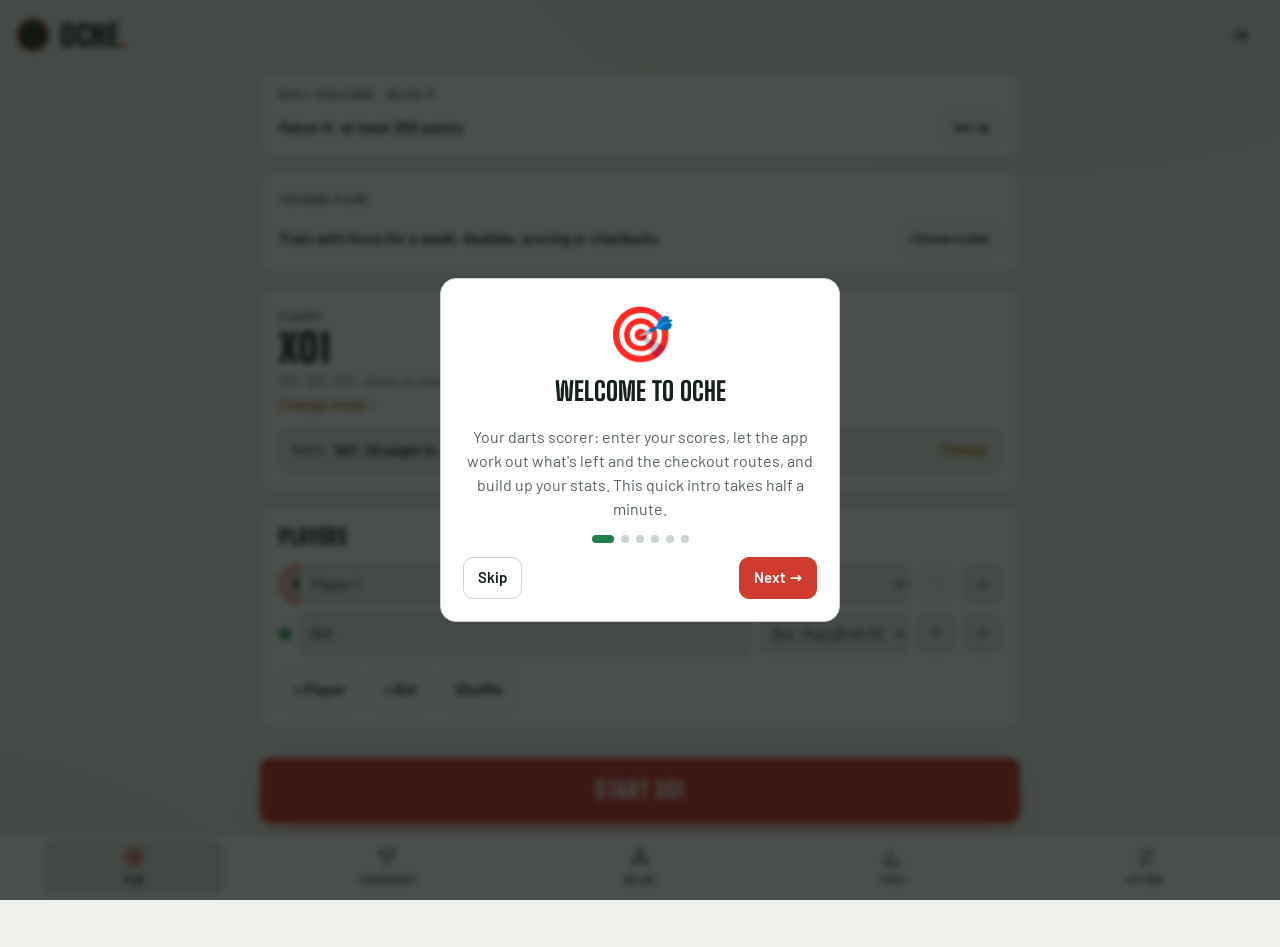
==== commit 240d4134: "Version 2.7: Einführung für neue Spieler, Hilfe und häufige Fragen, App bewerten, Feedback senden - " ====
--- a/docs/index.html
+++ b/docs/index.html
@@ -390,6 +390,18 @@
 .invite{display:flex;flex-direction:column;gap:6px;padding:12px;border-radius:11px;border:1px solid var(--gold);background:var(--bg)}.invite span{color:var(--muted);font-size:14px}.invite a{align-self:flex-start;text-decoration:none}
 .dialog{max-height:calc(100vh - 32px);overflow-y:auto}
 .dialog.wide{max-width:540px}
+.dialog.intro{text-align:center;align-items:center;max-width:400px}
+.dialog.intro .inic{font-size:54px;line-height:1;margin-top:4px}
+.dialog.intro p{margin:0;color:var(--muted);line-height:1.5;font-size:16px}
+.dialog.intro .row{width:100%;justify-content:space-between}
+.dialog.intro .row .sp{flex:1}
+.indots{display:flex;gap:7px;justify-content:center}
+.indots i{width:8px;height:8px;border-radius:50%;background:var(--line)}
+.indots i.on{background:var(--accent,var(--b-green));width:22px;border-radius:4px}
+.faq{display:flex;flex-direction:column;gap:8px}
+.faq details{border:1px solid var(--line);border-radius:10px;padding:10px 12px;background:var(--bg)}
+.faq summary{cursor:pointer;font-weight:600;list-style-position:outside}
+.faq p{margin:8px 0 0;color:var(--muted);line-height:1.5}
 .recrow{display:flex;align-items:center;justify-content:space-between;gap:10px;flex-wrap:wrap;padding-block:10px;border-top:1px solid var(--line)}
 .rectxt{display:flex;flex-direction:column;min-width:0;flex:1 1 180px}.rectxt span{font-size:13px;color:var(--muted)}
 .studio .stprog{height:8px;border-radius:5px;background:var(--line);overflow:hidden;margin-top:6px}.studio .stprog i{display:block;height:100%;background:var(--green,#2e9e5b)}
@@ -433,7 +445,7 @@
 const BOTS=[{l:"Mensch"},{l:"Bot · Anfänger",s:41.5},{l:"Bot · Hobby",s:26.5},{l:"Bot · Kneipe",s:18.5},{l:"Bot · Liga",s:14.3},{l:"Bot · Profi",s:10},{l:"Bot · Weltklasse",s:7}];
 const BOTAVG=["","Ø 20–30","Ø 30–40","Ø 40–50","Ø 50–65","Ø 65–85","Ø 85–105"];
 const IS_APP=/OcheApp/.test(navigator.userAgent);
-const OCHE_VERSION="2.6";
+const OCHE_VERSION="2.7";
 const IS_PLAY=/OcheApp\/\S*\s+Play\b/.test(navigator.userAgent);
 const $=s=>document.querySelector(s);
 const esc=s=>String(s).replace(/[&<>"']/g,c=>({"&":"&amp;","<":"&lt;",">":"&gt;",'"':"&quot;","'":"&#39;"}[c]));
@@ -1437,7 +1449,7 @@
 ];
 
 /* Nachträge: [Deutsch, en, es, fr, it, nl, pl, pt] */
-[["Eigene Stimme", "Own voice", "Voz propia", "Ma voix", "La tua voce", "Eigen stem", "Własny głos", "Voz própria"],["🎙 Eigene Stimme aufnehmen", "🎙 Record your own voice", "🎙 Grabar tu propia voz", "🎙 Enregistrer ta voix", "🎙 Registra la tua voce", "🎙 Eigen stem opnemen", "🎙 Nagraj własny głos", "🎙 Gravar a tua voz"],["Eigene Stimme aufnehmen", "Record your own voice", "Grabar tu propia voz", "Enregistrer ta voix", "Registra la tua voce", "Eigen stem opnemen", "Nagraj własny głos", "Gravar a tua voz"],["Sprich jede Ansage einmal ein. Die Aufnahme startet, sobald du sprichst, und endet nach einer kurzen Pause von selbst. Danach geht es automatisch weiter. Was fehlt, übernimmt die Profi-Stimme.", "Say each call once. Recording starts as soon as you speak and stops by itself after a short pause, then moves on automatically. Anything missing is covered by the pro voice.", "Di cada anuncio una vez. La grabación empieza en cuanto hablas y se detiene sola tras una pausa corta; luego pasa al siguiente. Lo que falte lo cubre la voz pro.", "Dis chaque annonce une fois. L’enregistrement démarre dès que tu parles et s’arrête seul après une courte pause, puis passe à la suivante. Ce qui manque est assuré par la voix pro.", "Pronuncia ogni annuncio una volta. La registrazione parte appena parli e si ferma da sola dopo una breve pausa, poi passa al successivo. Ciò che manca lo copre la voce pro.", "Spreek elke aankondiging één keer in. De opname start zodra je praat en stopt na een korte pauze vanzelf, daarna gaat het automatisch verder. Wat ontbreekt, neemt de pro-stem over.", "Nagraj każdą zapowiedź raz. Nagrywanie startuje, gdy zaczniesz mówić, i kończy się samo po krótkiej przerwie, potem przechodzi dalej. Brakujące zapowiedzi przejmie głos pro.", "Diz cada anúncio uma vez. A gravação começa assim que falas e para sozinha após uma pausa curta, depois avança automaticamente. O que faltar fica a cargo da voz pro."],["Ansage", "Call", "Anuncio", "Annonce", "Annuncio", "Aankondiging", "Zapowiedź", "Anúncio"],["Aufnahme läuft …", "Recording …", "Grabando …", "Enregistrement …", "Registrazione …", "Opnemen …", "Nagrywanie …", "A gravar …"],["Bereit, sprich jetzt.", "Ready, speak now.", "Listo, habla ahora.", "Prêt, parle maintenant.", "Pronto, parla ora.", "Klaar, spreek nu.", "Gotowe, mów teraz.", "Pronto, fala agora."],["Neu aufnehmen", "Record again", "Grabar de nuevo", "Réenregistrer", "Registra di nuovo", "Opnieuw opnemen", "Nagraj ponownie", "Gravar de novo"],["▶ Anhören", "▶ Listen", "▶ Escuchar", "▶ Écouter", "▶ Ascolta", "▶ Beluisteren", "▶ Odsłuchaj", "▶ Ouvir"],["Vorherige", "Previous", "Anterior", "Précédente", "Precedente", "Vorige", "Poprzednia", "Anterior"],["Nächste", "Next", "Siguiente", "Suivante", "Successivo", "Volgende", "Następna", "Seguinte"],["Automatisch weiter", "Auto advance", "Avanzar automáticamente", "Suite automatique", "Avanti automatico", "Automatisch verder", "Automatycznie dalej", "Avançar automaticamente"],["Diese Aufnahme löschen", "Delete this recording", "Borrar esta grabación", "Supprimer cet enregistrement", "Elimina questa registrazione", "Deze opname verwijderen", "Usuń to nagranie", "Apagar esta gravação"],["Alle löschen", "Delete all", "Borrar todo", "Tout supprimer", "Elimina tutto", "Alles verwijderen", "Usuń wszystko", "Apagar tudo"],["Wirklich alle löschen?", "Really delete all?", "¿Borrar todo de verdad?", "Vraiment tout supprimer ?", "Eliminare davvero tutto?", "Echt alles verwijderen?", "Na pewno usunąć wszystko?", "Apagar mesmo tudo?"],["Die Aufnahmen bleiben nur auf diesem Gerät und sind nicht im Backup enthalten.", "Recordings stay on this device only and are not included in the backup.", "Las grabaciones se quedan solo en este dispositivo y no se incluyen en la copia de seguridad.", "Les enregistrements restent sur cet appareil et ne sont pas inclus dans la sauvegarde.", "Le registrazioni restano solo su questo dispositivo e non sono incluse nel backup.", "Opnames blijven alleen op dit apparaat en zitten niet in de back-up.", "Nagrania zostają tylko na tym urządzeniu i nie trafiają do kopii zapasowej.", "As gravações ficam só neste dispositivo e não entram na cópia de segurança."],["Nichts gehört. Tippe auf „Aufnehmen“, um es noch einmal zu versuchen.", "Didn't hear anything. Tap “Record” to try again.", "No se ha oído nada. Toca “Grabar” para intentarlo de nuevo.", "Rien entendu. Touche « Enregistrer » pour réessayer.", "Non ho sentito nulla. Tocca “Registra” per riprovare.", "Niets gehoord. Tik op ‘Opnemen’ om het opnieuw te proberen.", "Nic nie słychać. Stuknij „Nagraj”, aby spróbować ponownie.", "Não se ouviu nada. Toca em “Gravar” para tentar de novo."],["Aufnahme konnte nicht gespeichert werden.", "Recording could not be saved.", "No se pudo guardar la grabación.", "Impossible d’enregistrer.", "Impossibile salvare la registrazione.", "Opname kon niet worden opgeslagen.", "Nie udało się zapisać nagrania.", "Não foi possível guardar a gravação."],["Fertig! Alle Ansagen sind aufgenommen.", "Done! All calls are recorded.", "¡Listo! Todos los anuncios están grabados.", "Terminé ! Toutes les annonces sont enregistrées.", "Fatto! Tutti gli annunci sono registrati.", "Klaar! Alle aankondigingen zijn opgenomen.", "Gotowe! Wszystkie zapowiedzi nagrane.", "Feito! Todos os anúncios estão gravados."],["Alle Aufnahmen gelöscht.", "All recordings deleted.", "Todas las grabaciones borradas.", "Tous les enregistrements supprimés.", "Tutte le registrazioni eliminate.", "Alle opnames verwijderd.", "Usunięto wszystkie nagrania.", "Todas as gravações apagadas."],["Farbe", "Colour", "Color", "Couleur", "Colore", "Kleur", "Kolor", "Cor"],["Profilbild", "Profile picture", "Imagen de perfil", "Photo de profil", "Immagine del profilo", "Profielfoto", "Zdjęcie profilowe", "Imagem de perfil"],["Farbe und Profilbild", "Colour and profile picture", "Color e imagen de perfil", "Couleur et photo de profil", "Colore e immagine del profilo", "Kleur en profielfoto", "Kolor i zdjęcie profilowe", "Cor e imagem de perfil"],["Gilt für alle Spiele unter diesem Namen.", "Applies to all games under this name.", "Se aplica a todas las partidas con este nombre.", "S'applique à toutes les parties sous ce nom.", "Vale per tutte le partite con questo nome.", "Geldt voor alle potjes onder deze naam.", "Dotyczy wszystkich gier pod tą nazwą.", "Aplica-se a todos os jogos com este nome."],["Spielverlauf", "Match history", "Desarrollo de la partida", "Déroulement de la partie", "Andamento della partita", "Wedstrijdverloop", "Przebieg gry", "Desenrolar do jogo"],["Verlauf", "History", "Desarrollo", "Détails", "Andamento", "Verloop", "Przebieg", "Detalhes"],["nicht beendet", "not finished", "sin terminar", "non terminé", "non finito", "niet afgemaakt", "nieukończony", "não terminado"],["Punkte und Rest je Aufnahme. ✕ = überworfen, grün = Checkout, gold = 100+.", "Score and points left per visit. ✕ = bust, green = checkout, gold = 100+.", "Puntos y restante por tirada. ✕ = pasado, verde = cierre, dorado = 100+.", "Points et reste par volée. ✕ = bust, vert = finish, or = 100+.", "Punti e resto per turno. ✕ = sballato, verde = chiusura, oro = 100+.", "Score en rest per beurt. ✕ = bust, groen = uitgooi, goud = 100+.", "Punkty i reszta na kolejkę. ✕ = przerzut, zielony = zamknięcie, złoty = 100+.", "Pontos e resto por jogada. ✕ = rebentou, verde = fecho, dourado = 100+."],["Trainingspläne", "Training plans", "Planes de entrenamiento", "Plans d'entraînement", "Piani di allenamento", "Trainingsplannen", "Plany treningowe", "Planos de treino"],["Trainingsplan", "Training plan", "Plan de entrenamiento", "Plan d'entraînement", "Piano di allenamento", "Trainingsplan", "Plan treningowy", "Plano de treino"],["Eine Woche gezielt trainieren: Doppel, Scoring oder Checkout", "Train with focus for a week: doubles, scoring or checkouts", "Entrena una semana con un objetivo: dobles, puntuación o cierres", "Une semaine d'entraînement ciblé : doubles, scoring ou finish", "Una settimana di allenamento mirato: doppi, punteggio o chiusure", "Een week gericht trainen: dubbels, scoren of uitgooien", "Tydzień celowanego treningu: podwójne, punktowanie lub zamknięcia", "Uma semana de treino focado: duplos, pontuação ou fechos"],["Plan wählen", "Choose a plan", "Elegir plan", "Choisir un plan", "Scegli un piano", "Plan kiezen", "Wybierz plan", "Escolher plano"],["Plan geschafft!", "Plan complete!", "¡Plan completado!", "Plan terminé !", "Piano completato!", "Plan voltooid!", "Plan ukończony!", "Plano concluído!"],["Alle 7 Einheiten geschafft. Stark!", "All 7 sessions done. Great work!", "Las 7 sesiones completadas. ¡Genial!", "Les 7 séances sont faites. Bravo !", "Tutte e 7 le sessioni completate. Grande!", "Alle 7 sessies gehaald. Sterk!", "Wszystkie 7 sesji ukończone. Świetnie!", "As 7 sessões concluídas. Muito bem!"],["Neuer Plan", "New plan", "Nuevo plan", "Nouveau plan", "Nuovo piano", "Nieuw plan", "Nowy plan", "Novo plano"],["Heute geschafft, morgen geht es weiter", "Done for today, continue tomorrow", "Hecho por hoy, mañana sigues", "Fait pour aujourd'hui, la suite demain", "Fatto per oggi, si continua domani", "Klaar voor vandaag, morgen verder", "Na dziś gotowe, jutro dalej", "Feito por hoje, amanhã continuas"],["Trainingsplan wählen", "Choose a training plan", "Elegir plan de entrenamiento", "Choisir un plan d'entraînement", "Scegli un piano di allenamento", "Trainingsplan kiezen", "Wybierz plan treningowy", "Escolher plano de treino"],["Jeden Tag eine Einheit. Eine Einheit zählt, wenn du ihr Ziel in einem Spiel erreichst.", "One session per day. A session counts when you reach its goal in a game.", "Una sesión al día. Una sesión cuenta cuando alcanzas su objetivo en una partida.", "Une séance par jour. Une séance compte quand tu atteins son objectif dans une partie.", "Una sessione al giorno. Una sessione conta quando raggiungi il suo obiettivo in una partita.", "Elke dag één sessie. Een sessie telt als je het doel in een potje haalt.", "Jedna sesja dziennie. Sesja się liczy, gdy osiągniesz jej cel w grze.", "Uma sessão por dia. Uma sessão conta quando atinges o objetivo num jogo."],["Starten", "Start", "Empezar", "Commencer", "Inizia", "Starten", "Start", "Começar"],["Doppel-Woche", "Doubles week", "Semana de dobles", "Semaine des doubles", "Settimana dei doppi", "Dubbelweek", "Tydzień podwójnych", "Semana de duplos"],["Scoring-Woche", "Scoring week", "Semana de puntuación", "Semaine du scoring", "Settimana del punteggio", "Scoreweek", "Tydzień punktowania", "Semana de pontuação"],["Checkout-Woche", "Checkout week", "Semana de cierres", "Semaine des finishs", "Settimana delle chiusure", "Uitgooiweek", "Tydzień zamknięć", "Semana de fechos"],["Sieben Einheiten rund um Doppel und Finish", "Seven sessions on doubles and finishing", "Siete sesiones de dobles y cierres", "Sept séances autour des doubles et du finish", "Sette sessioni su doppi e chiusure", "Zeven sessies rond dubbels en uitgooien", "Siedem sesji o podwójnych i kończeniu", "Sete sessões sobre duplos e fechos"],["Sieben Einheiten für mehr Punkte pro Aufnahme", "Seven sessions for more points per visit", "Siete sesiones para más puntos por tirada", "Sept séances pour plus de points par volée", "Sette sessioni per più punti a turno", "Zeven sessies voor meer punten per beurt", "Siedem sesji, by zdobywać więcej punktów na kolejkę", "Sete sessões para mais pontos por jogada"],["Sieben Einheiten, um Legs sicher zu beenden", "Seven sessions to finish legs reliably", "Siete sesiones para cerrar legs con seguridad", "Sept séances pour finir tes legs à coup sûr", "Sette sessioni per chiudere i leg con sicurezza", "Zeven sessies om legs zeker uit te gooien", "Siedem sesji, by pewnie kończyć legi", "Sete sessões para fechar legs com segurança"],["Doppel-Training D1 bis Bull: mindestens 15 % Quote", "Doubles practice D1 to bull: at least 15 % hit rate", "Entrenamiento de dobles D1 a bull: al menos 15 % de acierto", "Entraînement aux doubles D1 au bull : au moins 15 % de réussite", "Allenamento sui doppi da D1 al bull: almeno 15 % di precisione", "Dubbeltraining D1 tot bull: minstens 15 % raak", "Trening podwójnych od D1 do bulla: co najmniej 15 % skuteczności", "Treino de duplos D1 ao bull: pelo menos 15 % de acerto"],["Around the Clock nur auf Doppel beenden", "Finish Around the Clock on doubles only", "Termina Around the Clock solo con dobles", "Termine Around the Clock uniquement sur les doubles", "Completa Around the Clock solo sui doppi", "Maak Around the Clock af met alleen dubbels", "Ukończ Around the Clock tylko na podwójnych", "Termina Around the Clock só com duplos"],["Bob's 27 mit mindestens 50 Punkten beenden", "Finish Bob's 27 with at least 50 points", "Termina Bob's 27 con al menos 50 puntos", "Termine Bob's 27 avec au moins 50 points", "Completa Bob's 27 con almeno 50 punti", "Maak Bob's 27 af met minstens 50 punten", "Ukończ Bob's 27 z co najmniej 50 punktami", "Termina o Bob's 27 com pelo menos 50 pontos"],["Top-Doppel: mindestens 20 % Quote", "Top doubles: at least 20 % hit rate", "Dobles favoritos: al menos 20 % de acierto", "Doubles favoris : au moins 20 % de réussite", "Doppi preferiti: almeno 20 % di precisione", "Topdubbels: minstens 20 % raak", "Najlepsze podwójne: co najmniej 20 % skuteczności", "Duplos de topo: pelo menos 20 % de acerto"],["61 mit 10 Versuchen: Ziel 66 oder höher schaffen", "61 with 10 attempts: reach target 66 or higher", "61 con 10 intentos: alcanza el objetivo 66 o más", "61 en 10 essais : atteins la cible 66 ou plus", "61 con 10 tentativi: raggiungi l'obiettivo 66 o più", "61 met 10 pogingen: haal doel 66 of hoger", "61 w 10 próbach: osiągnij cel 66 lub wyższy", "61 com 10 tentativas: chega ao alvo 66 ou mais"],["Bob's 27 beenden, ohne unter null zu fallen", "Finish Bob's 27 without dropping below zero", "Termina Bob's 27 sin bajar de cero", "Termine Bob's 27 sans passer sous zéro", "Completa Bob's 27 senza scendere sotto zero", "Maak Bob's 27 af zonder onder nul te zakken", "Ukończ Bob's 27, nie spadając poniżej zera", "Termina o Bob's 27 sem descer abaixo de zero"],["High Score, 5 Runden: mindestens 200 Punkte", "High Score, 5 rounds: at least 200 points", "High Score, 5 rondas: al menos 200 puntos", "High Score, 5 manches : au moins 200 points", "High Score, 5 turni: almeno 200 punti", "High Score, 5 rondes: minstens 200 punten", "High Score, 5 rund: co najmniej 200 punktów", "High Score, 5 rondas: pelo menos 200 pontos"],["Around the Clock in höchstens 70 Darts", "Around the Clock in 70 darts or fewer", "Around the Clock en 70 dardos o menos", "Around the Clock en 70 fléchettes maximum", "Around the Clock in al massimo 70 freccette", "Around the Clock in hoogstens 70 pijlen", "Around the Clock w najwyżej 70 lotkach", "Around the Clock em 70 dardos ou menos"],["High Score, 10 Runden: mindestens 400 Punkte", "High Score, 10 rounds: at least 400 points", "High Score, 10 rondas: al menos 400 puntos", "High Score, 10 manches : au moins 400 points", "High Score, 10 turni: almeno 400 punti", "High Score, 10 rondes: minstens 400 punten", "High Score, 10 rund: co najmniej 400 punktów", "High Score, 10 rondas: pelo menos 400 pontos"],["Halve-It: mindestens 200 Punkte", "Halve-It: at least 200 points", "Halve-It: al menos 200 puntos", "Halve-It : au moins 200 points", "Halve-It: almeno 200 punti", "Halve-It: minstens 200 punten", "Halve-It: co najmniej 200 punktów", "Halve-It: pelo menos 200 pontos"],["501 Double Out: mit Average ab 40 beenden", "501 double out: finish with an average of 40+", "501 double out: termina con un promedio de 40+", "501 double out : termine avec une moyenne de 40+", "501 double out: chiudi con una media di 40+", "501 double out: uitgooien met een gemiddelde van 40+", "501 double out: zakończ ze średnią 40+", "501 double out: termina com média de 40+"],["501 Double Out: mit Average ab 50 beenden", "501 double out: finish with an average of 50+", "501 double out: termina con un promedio de 50+", "501 double out : termine avec une moyenne de 50+", "501 double out: chiudi con una media di 50+", "501 double out: uitgooien met een gemiddelde van 50+", "501 double out: zakończ ze średnią 50+", "501 double out: termina com média de 50+"],["101 Double Out in höchstens 15 Darts", "101 double out in 15 darts or fewer", "101 double out en 15 dardos o menos", "101 double out en 15 fléchettes maximum", "101 double out in al massimo 15 freccette", "101 double out in hoogstens 15 pijlen", "101 double out w najwyżej 15 lotkach", "101 double out em 15 dardos ou menos"],["81 mit 10 Versuchen: Ziel 86 oder höher schaffen", "81 with 10 attempts: reach target 86 or higher", "81 con 10 intentos: alcanza el objetivo 86 o más", "81 en 10 essais : atteins la cible 86 ou plus", "81 con 10 tentativi: raggiungi l'obiettivo 86 o più", "81 met 10 pogingen: haal doel 86 of hoger", "81 w 10 próbach: osiągnij cel 86 lub wyższy", "81 com 10 tentativas: chega ao alvo 86 ou mais"],["101 mit 10 Versuchen: Ziel 105 oder höher schaffen", "101 with 10 attempts: reach target 105 or higher", "101 con 10 intentos: alcanza el objetivo 105 o más", "101 en 10 essais : atteins la cible 105 ou plus", "101 con 10 tentativi: raggiungi l'obiettivo 105 o più", "101 met 10 pogingen: haal doel 105 of hoger", "101 w 10 próbach: osiągnij cel 105 lub wyższy", "101 com 10 tentativas: chega ao alvo 105 ou mais"],["301 Double Out in höchstens 24 Darts", "301 double out in 24 darts or fewer", "301 double out en 24 dardos o menos", "301 double out en 24 fléchettes maximum", "301 double out in al massimo 24 freccette", "301 double out in hoogstens 24 pijlen", "301 double out w najwyżej 24 lotkach", "301 double out em 24 dardos ou menos"],["Spracheingabe", "Voice input", "Entrada por voz", "Saisie vocale", "Inserimento vocale", "Spraakinvoer", "Wpisywanie głosem", "Introdução por voz"],["Sprich jetzt, z. B. „Triple 20, 19, 5“ oder „100“", "Speak now, e.g. “treble 20, 19, 5” or “100”", "Habla ahora, p. ej. «triple 20, 19, 5» o «100»", "Parle maintenant, p. ex. « triple 20, 19, 5 » ou « 100 »", "Parla ora, ad es. «triplo 20, 19, 5» o «100»", "Spreek nu, bijv. ‘triple 20, 19, 5’ of ‘100’", "Mów teraz, np. „potrójne 20, 19, 5” albo „100”", "Fala agora, p. ex. «triplo 20, 19, 5» ou «100»"],["nicht verstanden", "not understood", "no entendido", "pas compris", "non capito", "niet verstaan", "nie rozpoznano", "não percebi"],["Mikrofon nicht verfügbar. Erlaube den Mikrofonzugriff.", "Microphone not available. Allow microphone access.", "Micrófono no disponible. Permite el acceso al micrófono.", "Micro indisponible. Autorise l'accès au micro.", "Microfono non disponibile. Consenti l'accesso al microfono.", "Microfoon niet beschikbaar. Sta toegang tot de microfoon toe.", "Mikrofon niedostępny. Zezwól na dostęp do mikrofonu.", "Microfone indisponível. Permite o acesso ao microfone."],["Die Aufnahmen bleiben auf diesem Gerät und sind im Backup enthalten.", "Recordings stay on this device and are included in the backup.", "Las grabaciones se quedan en este dispositivo y se incluyen en la copia de seguridad.", "Les enregistrements restent sur cet appareil et sont inclus dans la sauvegarde.", "Le registrazioni restano su questo dispositivo e sono incluse nel backup.", "Opnames blijven op dit apparaat en zitten in de back-up.", "Nagrania zostają na tym urządzeniu i trafiają do kopii zapasowej.", "As gravações ficam neste dispositivo e entram na cópia de segurança."],["Spielform", "Format", "Formato", "Format", "Formato", "Spelvorm", "Forma gry", "Formato"],["Jeder für sich", "Every player for themselves", "Cada uno por su cuenta", "Chacun pour soi", "Ognuno per sé", "Ieder voor zich", "Każdy na siebie", "Cada um por si"],["Teams zu zweit", "Teams of two", "Equipos de dos", "Équipes de deux", "Squadre da due", "Teams van twee", "Drużyny dwuosobowe", "Equipas de dois"],["Die Partner werfen abwechselnd auf einen gemeinsamen Spielstand.", "Partners take turns throwing for a shared score.", "Los compañeros lanzan por turnos sobre una puntuación común.", "Les partenaires lancent à tour de rôle sur un score commun.", "I compagni lanciano a turno su un punteggio comune.", "Partners gooien om de beurt op een gezamenlijke stand.", "Partnerzy rzucają na zmianę na wspólny wynik.", "Os parceiros lançam alternadamente para uma pontuação comum."],["Team", "Team", "Equipo", "Équipe", "Squadra", "Team", "Drużyna", "Equipa"],["Ergebnis teilen", "Share result", "Compartir resultado", "Partager le résultat", "Condividi risultato", "Uitslag delen", "Udostępnij wynik", "Partilhar resultado"],["Gezählt mit Oche Darts", "Scored with Oche Darts", "Contado con Oche Darts", "Compté avec Oche Darts", "Conteggiato con Oche Darts", "Geteld met Oche Darts", "Liczone z Oche Darts", "Contado com Oche Darts"],["gewinnt", "wins", "gana", "gagne", "vince", "wint", "wygrywa", "ganha"],["Bild gespeichert", "Image saved", "Imagen guardada", "Image enregistrée", "Immagine salvata", "Afbeelding opgeslagen", "Obraz zapisany", "Imagem guardada"],["Reaktion senden", "Send a reaction", "Enviar reacción", "Envoyer une réaction", "Invia una reazione", "Reactie sturen", "Wyślij reakcję", "Enviar reação"],["Als CSV exportieren", "Export as CSV", "Exportar como CSV", "Exporter en CSV", "Esporta come CSV", "Exporteren als CSV", "Eksportuj do CSV", "Exportar como CSV"],["Average", "Average", "Promedio", "Moyenne", "Media", "Gemiddelde", "Średnia", "Média"],["Datei gespeichert", "File saved", "Archivo guardado", "Fichier enregistré", "File salvato", "Bestand opgeslagen", "Plik zapisany", "Ficheiro guardado"],["Datei nicht gespeichert", "File not saved", "Archivo no guardado", "Fichier non enregistré", "File non salvato", "Bestand niet opgeslagen", "Plik niezapisany", "Ficheiro não guardado"],["Tägliche Erinnerung", "Daily reminder", "Recordatorio diario", "Rappel quotidien", "Promemoria giornaliero", "Dagelijkse herinnering", "Codzienne przypomnienie", "Lembrete diário"],["Erinnert dich an Tagesaufgabe oder Trainingsplan, wenn du an dem Tag noch nicht gespielt hast", "Reminds you of the daily challenge or training plan if you haven't played that day", "Te recuerda el reto diario o el plan de entrenamiento si ese día aún no has jugado", "Te rappelle le défi du jour ou ton plan d'entraînement si tu n'as pas encore joué ce jour-là", "Ti ricorda la sfida del giorno o il piano di allenamento se quel giorno non hai ancora giocato", "Herinnert je aan de dagopdracht of het trainingsplan als je die dag nog niet hebt gespeeld", "Przypomina o wyzwaniu dnia lub planie treningowym, jeśli tego dnia jeszcze nie grałeś", "Lembra-te do desafio diário ou do plano de treino se ainda não jogaste nesse dia"],["Zeit fürs Board? 🎯", "Time for the board? 🎯", "¿Hora de la diana? 🎯", "L'heure de la cible ? 🎯", "È ora del bersaglio? 🎯", "Tijd voor het bord? 🎯", "Czas na tarczę? 🎯", "Hora do alvo? 🎯"],["Darts","Darts","Dardos","Fléchettes","Freccette","Pijlen","Lotki","Dardos"],["180er","180s","180s","180s","180","180's","180-tki","180s"],["Ø 3 Darts","3-dart avg","Prom. 3 dardos","Moy. 3 fl.","Media 3 frecce","Gem. 3 pijlen","Śr. 3 lotek","Média 3 dardos"]]
+[["Eigene Stimme", "Own voice", "Voz propia", "Ma voix", "La tua voce", "Eigen stem", "Własny głos", "Voz própria"],["🎙 Eigene Stimme aufnehmen", "🎙 Record your own voice", "🎙 Grabar tu propia voz", "🎙 Enregistrer ta voix", "🎙 Registra la tua voce", "🎙 Eigen stem opnemen", "🎙 Nagraj własny głos", "🎙 Gravar a tua voz"],["Eigene Stimme aufnehmen", "Record your own voice", "Grabar tu propia voz", "Enregistrer ta voix", "Registra la tua voce", "Eigen stem opnemen", "Nagraj własny głos", "Gravar a tua voz"],["Sprich jede Ansage einmal ein. Die Aufnahme startet, sobald du sprichst, und endet nach einer kurzen Pause von selbst. Danach geht es automatisch weiter. Was fehlt, übernimmt die Profi-Stimme.", "Say each call once. Recording starts as soon as you speak and stops by itself after a short pause, then moves on automatically. Anything missing is covered by the pro voice.", "Di cada anuncio una vez. La grabación empieza en cuanto hablas y se detiene sola tras una pausa corta; luego pasa al siguiente. Lo que falte lo cubre la voz pro.", "Dis chaque annonce une fois. L’enregistrement démarre dès que tu parles et s’arrête seul après une courte pause, puis passe à la suivante. Ce qui manque est assuré par la voix pro.", "Pronuncia ogni annuncio una volta. La registrazione parte appena parli e si ferma da sola dopo una breve pausa, poi passa al successivo. Ciò che manca lo copre la voce pro.", "Spreek elke aankondiging één keer in. De opname start zodra je praat en stopt na een korte pauze vanzelf, daarna gaat het automatisch verder. Wat ontbreekt, neemt de pro-stem over.", "Nagraj każdą zapowiedź raz. Nagrywanie startuje, gdy zaczniesz mówić, i kończy się samo po krótkiej przerwie, potem przechodzi dalej. Brakujące zapowiedzi przejmie głos pro.", "Diz cada anúncio uma vez. A gravação começa assim que falas e para sozinha após uma pausa curta, depois avança automaticamente. O que faltar fica a cargo da voz pro."],["Ansage", "Call", "Anuncio", "Annonce", "Annuncio", "Aankondiging", "Zapowiedź", "Anúncio"],["Aufnahme läuft …", "Recording …", "Grabando …", "Enregistrement …", "Registrazione …", "Opnemen …", "Nagrywanie …", "A gravar …"],["Bereit, sprich jetzt.", "Ready, speak now.", "Listo, habla ahora.", "Prêt, parle maintenant.", "Pronto, parla ora.", "Klaar, spreek nu.", "Gotowe, mów teraz.", "Pronto, fala agora."],["Neu aufnehmen", "Record again", "Grabar de nuevo", "Réenregistrer", "Registra di nuovo", "Opnieuw opnemen", "Nagraj ponownie", "Gravar de novo"],["▶ Anhören", "▶ Listen", "▶ Escuchar", "▶ Écouter", "▶ Ascolta", "▶ Beluisteren", "▶ Odsłuchaj", "▶ Ouvir"],["Vorherige", "Previous", "Anterior", "Précédente", "Precedente", "Vorige", "Poprzednia", "Anterior"],["Nächste", "Next", "Siguiente", "Suivante", "Successivo", "Volgende", "Następna", "Seguinte"],["Automatisch weiter", "Auto advance", "Avanzar automáticamente", "Suite automatique", "Avanti automatico", "Automatisch verder", "Automatycznie dalej", "Avançar automaticamente"],["Diese Aufnahme löschen", "Delete this recording", "Borrar esta grabación", "Supprimer cet enregistrement", "Elimina questa registrazione", "Deze opname verwijderen", "Usuń to nagranie", "Apagar esta gravação"],["Alle löschen", "Delete all", "Borrar todo", "Tout supprimer", "Elimina tutto", "Alles verwijderen", "Usuń wszystko", "Apagar tudo"],["Wirklich alle löschen?", "Really delete all?", "¿Borrar todo de verdad?", "Vraiment tout supprimer ?", "Eliminare davvero tutto?", "Echt alles verwijderen?", "Na pewno usunąć wszystko?", "Apagar mesmo tudo?"],["Die Aufnahmen bleiben nur auf diesem Gerät und sind nicht im Backup enthalten.", "Recordings stay on this device only and are not included in the backup.", "Las grabaciones se quedan solo en este dispositivo y no se incluyen en la copia de seguridad.", "Les enregistrements restent sur cet appareil et ne sont pas inclus dans la sauvegarde.", "Le registrazioni restano solo su questo dispositivo e non sono incluse nel backup.", "Opnames blijven alleen op dit apparaat en zitten niet in de back-up.", "Nagrania zostają tylko na tym urządzeniu i nie trafiają do kopii zapasowej.", "As gravações ficam só neste dispositivo e não entram na cópia de segurança."],["Nichts gehört. Tippe auf „Aufnehmen“, um es noch einmal zu versuchen.", "Didn't hear anything. Tap “Record” to try again.", "No se ha oído nada. Toca “Grabar” para intentarlo de nuevo.", "Rien entendu. Touche « Enregistrer » pour réessayer.", "Non ho sentito nulla. Tocca “Registra” per riprovare.", "Niets gehoord. Tik op ‘Opnemen’ om het opnieuw te proberen.", "Nic nie słychać. Stuknij „Nagraj”, aby spróbować ponownie.", "Não se ouviu nada. Toca em “Gravar” para tentar de novo."],["Aufnahme konnte nicht gespeichert werden.", "Recording could not be saved.", "No se pudo guardar la grabación.", "Impossible d’enregistrer.", "Impossibile salvare la registrazione.", "Opname kon niet worden opgeslagen.", "Nie udało się zapisać nagrania.", "Não foi possível guardar a gravação."],["Fertig! Alle Ansagen sind aufgenommen.", "Done! All calls are recorded.", "¡Listo! Todos los anuncios están grabados.", "Terminé ! Toutes les annonces sont enregistrées.", "Fatto! Tutti gli annunci sono registrati.", "Klaar! Alle aankondigingen zijn opgenomen.", "Gotowe! Wszystkie zapowiedzi nagrane.", "Feito! Todos os anúncios estão gravados."],["Alle Aufnahmen gelöscht.", "All recordings deleted.", "Todas las grabaciones borradas.", "Tous les enregistrements supprimés.", "Tutte le registrazioni eliminate.", "Alle opnames verwijderd.", "Usunięto wszystkie nagrania.", "Todas as gravações apagadas."],["Farbe", "Colour", "Color", "Couleur", "Colore", "Kleur", "Kolor", "Cor"],["Profilbild", "Profile picture", "Imagen de perfil", "Photo de profil", "Immagine del profilo", "Profielfoto", "Zdjęcie profilowe", "Imagem de perfil"],["Farbe und Profilbild", "Colour and profile picture", "Color e imagen de perfil", "Couleur et photo de profil", "Colore e immagine del profilo", "Kleur en profielfoto", "Kolor i zdjęcie profilowe", "Cor e imagem de perfil"],["Gilt für alle Spiele unter diesem Namen.", "Applies to all games under this name.", "Se aplica a todas las partidas con este nombre.", "S'applique à toutes les parties sous ce nom.", "Vale per tutte le partite con questo nome.", "Geldt voor alle potjes onder deze naam.", "Dotyczy wszystkich gier pod tą nazwą.", "Aplica-se a todos os jogos com este nome."],["Spielverlauf", "Match history", "Desarrollo de la partida", "Déroulement de la partie", "Andamento della partita", "Wedstrijdverloop", "Przebieg gry", "Desenrolar do jogo"],["Verlauf", "History", "Desarrollo", "Détails", "Andamento", "Verloop", "Przebieg", "Detalhes"],["nicht beendet", "not finished", "sin terminar", "non terminé", "non finito", "niet afgemaakt", "nieukończony", "não terminado"],["Punkte und Rest je Aufnahme. ✕ = überworfen, grün = Checkout, gold = 100+.", "Score and points left per visit. ✕ = bust, green = checkout, gold = 100+.", "Puntos y restante por tirada. ✕ = pasado, verde = cierre, dorado = 100+.", "Points et reste par volée. ✕ = bust, vert = finish, or = 100+.", "Punti e resto per turno. ✕ = sballato, verde = chiusura, oro = 100+.", "Score en rest per beurt. ✕ = bust, groen = uitgooi, goud = 100+.", "Punkty i reszta na kolejkę. ✕ = przerzut, zielony = zamknięcie, złoty = 100+.", "Pontos e resto por jogada. ✕ = rebentou, verde = fecho, dourado = 100+."],["Trainingspläne", "Training plans", "Planes de entrenamiento", "Plans d'entraînement", "Piani di allenamento", "Trainingsplannen", "Plany treningowe", "Planos de treino"],["Trainingsplan", "Training plan", "Plan de entrenamiento", "Plan d'entraînement", "Piano di allenamento", "Trainingsplan", "Plan treningowy", "Plano de treino"],["Eine Woche gezielt trainieren: Doppel, Scoring oder Checkout", "Train with focus for a week: doubles, scoring or checkouts", "Entrena una semana con un objetivo: dobles, puntuación o cierres", "Une semaine d'entraînement ciblé : doubles, scoring ou finish", "Una settimana di allenamento mirato: doppi, punteggio o chiusure", "Een week gericht trainen: dubbels, scoren of uitgooien", "Tydzień celowanego treningu: podwójne, punktowanie lub zamknięcia", "Uma semana de treino focado: duplos, pontuação ou fechos"],["Plan wählen", "Choose a plan", "Elegir plan", "Choisir un plan", "Scegli un piano", "Plan kiezen", "Wybierz plan", "Escolher plano"],["Plan geschafft!", "Plan complete!", "¡Plan completado!", "Plan terminé !", "Piano completato!", "Plan voltooid!", "Plan ukończony!", "Plano concluído!"],["Alle 7 Einheiten geschafft. Stark!", "All 7 sessions done. Great work!", "Las 7 sesiones completadas. ¡Genial!", "Les 7 séances sont faites. Bravo !", "Tutte e 7 le sessioni completate. Grande!", "Alle 7 sessies gehaald. Sterk!", "Wszystkie 7 sesji ukończone. Świetnie!", "As 7 sessões concluídas. Muito bem!"],["Neuer Plan", "New plan", "Nuevo plan", "Nouveau plan", "Nuovo piano", "Nieuw plan", "Nowy plan", "Novo plano"],["Heute geschafft, morgen geht es weiter", "Done for today, continue tomorrow", "Hecho por hoy, mañana sigues", "Fait pour aujourd'hui, la suite demain", "Fatto per oggi, si continua domani", "Klaar voor vandaag, morgen verder", "Na dziś gotowe, jutro dalej", "Feito por hoje, amanhã continuas"],["Trainingsplan wählen", "Choose a training plan", "Elegir plan de entrenamiento", "Choisir un plan d'entraînement", "Scegli un piano di allenamento", "Trainingsplan kiezen", "Wybierz plan treningowy", "Escolher plano de treino"],["Jeden Tag eine Einheit. Eine Einheit zählt, wenn du ihr Ziel in einem Spiel erreichst.", "One session per day. A session counts when you reach its goal in a game.", "Una sesión al día. Una sesión cuenta cuando alcanzas su objetivo en una partida.", "Une séance par jour. Une séance compte quand tu atteins son objectif dans une partie.", "Una sessione al giorno. Una sessione conta quando raggiungi il suo obiettivo in una partita.", "Elke dag één sessie. Een sessie telt als je het doel in een potje haalt.", "Jedna sesja dziennie. Sesja się liczy, gdy osiągniesz jej cel w grze.", "Uma sessão por dia. Uma sessão conta quando atinges o objetivo num jogo."],["Starten", "Start", "Empezar", "Commencer", "Inizia", "Starten", "Start", "Começar"],["Doppel-Woche", "Doubles week", "Semana de dobles", "Semaine des doubles", "Settimana dei doppi", "Dubbelweek", "Tydzień podwójnych", "Semana de duplos"],["Scoring-Woche", "Scoring week", "Semana de puntuación", "Semaine du scoring", "Settimana del punteggio", "Scoreweek", "Tydzień punktowania", "Semana de pontuação"],["Checkout-Woche", "Checkout week", "Semana de cierres", "Semaine des finishs", "Settimana delle chiusure", "Uitgooiweek", "Tydzień zamknięć", "Semana de fechos"],["Sieben Einheiten rund um Doppel und Finish", "Seven sessions on doubles and finishing", "Siete sesiones de dobles y cierres", "Sept séances autour des doubles et du finish", "Sette sessioni su doppi e chiusure", "Zeven sessies rond dubbels en uitgooien", "Siedem sesji o podwójnych i kończeniu", "Sete sessões sobre duplos e fechos"],["Sieben Einheiten für mehr Punkte pro Aufnahme", "Seven sessions for more points per visit", "Siete sesiones para más puntos por tirada", "Sept séances pour plus de points par volée", "Sette sessioni per più punti a turno", "Zeven sessies voor meer punten per beurt", "Siedem sesji, by zdobywać więcej punktów na kolejkę", "Sete sessões para mais pontos por jogada"],["Sieben Einheiten, um Legs sicher zu beenden", "Seven sessions to finish legs reliably", "Siete sesiones para cerrar legs con seguridad", "Sept séances pour finir tes legs à coup sûr", "Sette sessioni per chiudere i leg con sicurezza", "Zeven sessies om legs zeker uit te gooien", "Siedem sesji, by pewnie kończyć legi", "Sete sessões para fechar legs com segurança"],["Doppel-Training D1 bis Bull: mindestens 15 % Quote", "Doubles practice D1 to bull: at least 15 % hit rate", "Entrenamiento de dobles D1 a bull: al menos 15 % de acierto", "Entraînement aux doubles D1 au bull : au moins 15 % de réussite", "Allenamento sui doppi da D1 al bull: almeno 15 % di precisione", "Dubbeltraining D1 tot bull: minstens 15 % raak", "Trening podwójnych od D1 do bulla: co najmniej 15 % skuteczności", "Treino de duplos D1 ao bull: pelo menos 15 % de acerto"],["Around the Clock nur auf Doppel beenden", "Finish Around the Clock on doubles only", "Termina Around the Clock solo con dobles", "Termine Around the Clock uniquement sur les doubles", "Completa Around the Clock solo sui doppi", "Maak Around the Clock af met alleen dubbels", "Ukończ Around the Clock tylko na podwójnych", "Termina Around the Clock só com duplos"],["Bob's 27 mit mindestens 50 Punkten beenden", "Finish Bob's 27 with at least 50 points", "Termina Bob's 27 con al menos 50 puntos", "Termine Bob's 27 avec au moins 50 points", "Completa Bob's 27 con almeno 50 punti", "Maak Bob's 27 af met minstens 50 punten", "Ukończ Bob's 27 z co najmniej 50 punktami", "Termina o Bob's 27 com pelo menos 50 pontos"],["Top-Doppel: mindestens 20 % Quote", "Top doubles: at least 20 % hit rate", "Dobles favoritos: al menos 20 % de acierto", "Doubles favoris : au moins 20 % de réussite", "Doppi preferiti: almeno 20 % di precisione", "Topdubbels: minstens 20 % raak", "Najlepsze podwójne: co najmniej 20 % skuteczności", "Duplos de topo: pelo menos 20 % de acerto"],["61 mit 10 Versuchen: Ziel 66 oder höher schaffen", "61 with 10 attempts: reach target 66 or higher", "61 con 10 intentos: alcanza el objetivo 66 o más", "61 en 10 essais : atteins la cible 66 ou plus", "61 con 10 tentativi: raggiungi l'obiettivo 66 o più", "61 met 10 pogingen: haal doel 66 of hoger", "61 w 10 próbach: osiągnij cel 66 lub wyższy", "61 com 10 tentativas: chega ao alvo 66 ou mais"],["Bob's 27 beenden, ohne unter null zu fallen", "Finish Bob's 27 without dropping below zero", "Termina Bob's 27 sin bajar de cero", "Termine Bob's 27 sans passer sous zéro", "Completa Bob's 27 senza scendere sotto zero", "Maak Bob's 27 af zonder onder nul te zakken", "Ukończ Bob's 27, nie spadając poniżej zera", "Termina o Bob's 27 sem descer abaixo de zero"],["High Score, 5 Runden: mindestens 200 Punkte", "High Score, 5 rounds: at least 200 points", "High Score, 5 rondas: al menos 200 puntos", "High Score, 5 manches : au moins 200 points", "High Score, 5 turni: almeno 200 punti", "High Score, 5 rondes: minstens 200 punten", "High Score, 5 rund: co najmniej 200 punktów", "High Score, 5 rondas: pelo menos 200 pontos"],["Around the Clock in höchstens 70 Darts", "Around the Clock in 70 darts or fewer", "Around the Clock en 70 dardos o menos", "Around the Clock en 70 fléchettes maximum", "Around the Clock in al massimo 70 freccette", "Around the Clock in hoogstens 70 pijlen", "Around the Clock w najwyżej 70 lotkach", "Around the Clock em 70 dardos ou menos"],["High Score, 10 Runden: mindestens 400 Punkte", "High Score, 10 rounds: at least 400 points", "High Score, 10 rondas: al menos 400 puntos", "High Score, 10 manches : au moins 400 points", "High Score, 10 turni: almeno 400 punti", "High Score, 10 rondes: minstens 400 punten", "High Score, 10 rund: co najmniej 400 punktów", "High Score, 10 rondas: pelo menos 400 pontos"],["Halve-It: mindestens 200 Punkte", "Halve-It: at least 200 points", "Halve-It: al menos 200 puntos", "Halve-It : au moins 200 points", "Halve-It: almeno 200 punti", "Halve-It: minstens 200 punten", "Halve-It: co najmniej 200 punktów", "Halve-It: pelo menos 200 pontos"],["501 Double Out: mit Average ab 40 beenden", "501 double out: finish with an average of 40+", "501 double out: termina con un promedio de 40+", "501 double out : termine avec une moyenne de 40+", "501 double out: chiudi con una media di 40+", "501 double out: uitgooien met een gemiddelde van 40+", "501 double out: zakończ ze średnią 40+", "501 double out: termina com média de 40+"],["501 Double Out: mit Average ab 50 beenden", "501 double out: finish with an average of 50+", "501 double out: termina con un promedio de 50+", "501 double out : termine avec une moyenne de 50+", "501 double out: chiudi con una media di 50+", "501 double out: uitgooien met een gemiddelde van 50+", "501 double out: zakończ ze średnią 50+", "501 double out: termina com média de 50+"],["101 Double Out in höchstens 15 Darts", "101 double out in 15 darts or fewer", "101 double out en 15 dardos o menos", "101 double out en 15 fléchettes maximum", "101 double out in al massimo 15 freccette", "101 double out in hoogstens 15 pijlen", "101 double out w najwyżej 15 lotkach", "101 double out em 15 dardos ou menos"],["81 mit 10 Versuchen: Ziel 86 oder höher schaffen", "81 with 10 attempts: reach target 86 or higher", "81 con 10 intentos: alcanza el objetivo 86 o más", "81 en 10 essais : atteins la cible 86 ou plus", "81 con 10 tentativi: raggiungi l'obiettivo 86 o più", "81 met 10 pogingen: haal doel 86 of hoger", "81 w 10 próbach: osiągnij cel 86 lub wyższy", "81 com 10 tentativas: chega ao alvo 86 ou mais"],["101 mit 10 Versuchen: Ziel 105 oder höher schaffen", "101 with 10 attempts: reach target 105 or higher", "101 con 10 intentos: alcanza el objetivo 105 o más", "101 en 10 essais : atteins la cible 105 ou plus", "101 con 10 tentativi: raggiungi l'obiettivo 105 o più", "101 met 10 pogingen: haal doel 105 of hoger", "101 w 10 próbach: osiągnij cel 105 lub wyższy", "101 com 10 tentativas: chega ao alvo 105 ou mais"],["301 Double Out in höchstens 24 Darts", "301 double out in 24 darts or fewer", "301 double out en 24 dardos o menos", "301 double out en 24 fléchettes maximum", "301 double out in al massimo 24 freccette", "301 double out in hoogstens 24 pijlen", "301 double out w najwyżej 24 lotkach", "301 double out em 24 dardos ou menos"],["Spracheingabe", "Voice input", "Entrada por voz", "Saisie vocale", "Inserimento vocale", "Spraakinvoer", "Wpisywanie głosem", "Introdução por voz"],["Sprich jetzt, z. B. „Triple 20, 19, 5“ oder „100“", "Speak now, e.g. “treble 20, 19, 5” or “100”", "Habla ahora, p. ej. «triple 20, 19, 5» o «100»", "Parle maintenant, p. ex. « triple 20, 19, 5 » ou « 100 »", "Parla ora, ad es. «triplo 20, 19, 5» o «100»", "Spreek nu, bijv. ‘triple 20, 19, 5’ of ‘100’", "Mów teraz, np. „potrójne 20, 19, 5” albo „100”", "Fala agora, p. ex. «triplo 20, 19, 5» ou «100»"],["nicht verstanden", "not understood", "no entendido", "pas compris", "non capito", "niet verstaan", "nie rozpoznano", "não percebi"],["Mikrofon nicht verfügbar. Erlaube den Mikrofonzugriff.", "Microphone not available. Allow microphone access.", "Micrófono no disponible. Permite el acceso al micrófono.", "Micro indisponible. Autorise l'accès au micro.", "Microfono non disponibile. Consenti l'accesso al microfono.", "Microfoon niet beschikbaar. Sta toegang tot de microfoon toe.", "Mikrofon niedostępny. Zezwól na dostęp do mikrofonu.", "Microfone indisponível. Permite o acesso ao microfone."],["Die Aufnahmen bleiben auf diesem Gerät und sind im Backup enthalten.", "Recordings stay on this device and are included in the backup.", "Las grabaciones se quedan en este dispositivo y se incluyen en la copia de seguridad.", "Les enregistrements restent sur cet appareil et sont inclus dans la sauvegarde.", "Le registrazioni restano su questo dispositivo e sono incluse nel backup.", "Opnames blijven op dit apparaat en zitten in de back-up.", "Nagrania zostają na tym urządzeniu i trafiają do kopii zapasowej.", "As gravações ficam neste dispositivo e entram na cópia de segurança."],["Spielform", "Format", "Formato", "Format", "Formato", "Spelvorm", "Forma gry", "Formato"],["Jeder für sich", "Every player for themselves", "Cada uno por su cuenta", "Chacun pour soi", "Ognuno per sé", "Ieder voor zich", "Każdy na siebie", "Cada um por si"],["Teams zu zweit", "Teams of two", "Equipos de dos", "Équipes de deux", "Squadre da due", "Teams van twee", "Drużyny dwuosobowe", "Equipas de dois"],["Die Partner werfen abwechselnd auf einen gemeinsamen Spielstand.", "Partners take turns throwing for a shared score.", "Los compañeros lanzan por turnos sobre una puntuación común.", "Les partenaires lancent à tour de rôle sur un score commun.", "I compagni lanciano a turno su un punteggio comune.", "Partners gooien om de beurt op een gezamenlijke stand.", "Partnerzy rzucają na zmianę na wspólny wynik.", "Os parceiros lançam alternadamente para uma pontuação comum."],["Team", "Team", "Equipo", "Équipe", "Squadra", "Team", "Drużyna", "Equipa"],["Ergebnis teilen", "Share result", "Compartir resultado", "Partager le résultat", "Condividi risultato", "Uitslag delen", "Udostępnij wynik", "Partilhar resultado"],["Gezählt mit Oche Darts", "Scored with Oche Darts", "Contado con Oche Darts", "Compté avec Oche Darts", "Conteggiato con Oche Darts", "Geteld met Oche Darts", "Liczone z Oche Darts", "Contado com Oche Darts"],["gewinnt", "wins", "gana", "gagne", "vince", "wint", "wygrywa", "ganha"],["Bild gespeichert", "Image saved", "Imagen guardada", "Image enregistrée", "Immagine salvata", "Afbeelding opgeslagen", "Obraz zapisany", "Imagem guardada"],["Reaktion senden", "Send a reaction", "Enviar reacción", "Envoyer une réaction", "Invia una reazione", "Reactie sturen", "Wyślij reakcję", "Enviar reação"],["Als CSV exportieren", "Export as CSV", "Exportar como CSV", "Exporter en CSV", "Esporta come CSV", "Exporteren als CSV", "Eksportuj do CSV", "Exportar como CSV"],["Average", "Average", "Promedio", "Moyenne", "Media", "Gemiddelde", "Średnia", "Média"],["Datei gespeichert", "File saved", "Archivo guardado", "Fichier enregistré", "File salvato", "Bestand opgeslagen", "Plik zapisany", "Ficheiro guardado"],["Datei nicht gespeichert", "File not saved", "Archivo no guardado", "Fichier non enregistré", "File non salvato", "Bestand niet opgeslagen", "Plik niezapisany", "Ficheiro não guardado"],["Tägliche Erinnerung", "Daily reminder", "Recordatorio diario", "Rappel quotidien", "Promemoria giornaliero", "Dagelijkse herinnering", "Codzienne przypomnienie", "Lembrete diário"],["Erinnert dich an Tagesaufgabe oder Trainingsplan, wenn du an dem Tag noch nicht gespielt hast", "Reminds you of the daily challenge or training plan if you haven't played that day", "Te recuerda el reto diario o el plan de entrenamiento si ese día aún no has jugado", "Te rappelle le défi du jour ou ton plan d'entraînement si tu n'as pas encore joué ce jour-là", "Ti ricorda la sfida del giorno o il piano di allenamento se quel giorno non hai ancora giocato", "Herinnert je aan de dagopdracht of het trainingsplan als je die dag nog niet hebt gespeeld", "Przypomina o wyzwaniu dnia lub planie treningowym, jeśli tego dnia jeszcze nie grałeś", "Lembra-te do desafio diário ou do plano de treino se ainda não jogaste nesse dia"],["Zeit fürs Board? 🎯", "Time for the board? 🎯", "¿Hora de la diana? 🎯", "L'heure de la cible ? 🎯", "È ora del bersaglio? 🎯", "Tijd voor het bord? 🎯", "Czas na tarczę? 🎯", "Hora do alvo? 🎯"],["Darts","Darts","Dardos","Fléchettes","Freccette","Pijlen","Lotki","Dardos"],["180er","180s","180s","180s","180","180's","180-tki","180s"],["Ø 3 Darts","3-dart avg","Prom. 3 dardos","Moy. 3 fl.","Media 3 frecce","Gem. 3 pijlen","Śr. 3 lotek","Média 3 dardos"],["Willkommen bei Oche", "Welcome to Oche", "Bienvenido a Oche", "Bienvenue sur Oche", "Benvenuto in Oche", "Welkom bij Oche", "Witaj w Oche", "Bem-vindo ao Oche"],["Dein Dart-Zähler: Punkte eintragen, Rest und Finish-Wege automatisch berechnen lassen und deine Statistik sammeln. Die kurze Einführung dauert eine halbe Minute.", "Your darts scorer: enter your scores, let the app work out what's left and the checkout routes, and build up your stats. This quick intro takes half a minute.", "Tu marcador de dardos: anota tus puntos, deja que la app calcule lo que te queda y las salidas, y acumula tus estadísticas. Esta breve introducción dura medio minuto.", "Ton compteur de fléchettes : saisis tes points, laisse l'appli calculer le reste et les finitions, et accumule tes statistiques. Cette courte introduction dure trente secondes.", "Il tuo segnapunti per le freccette: inserisci i punti, lascia che l'app calcoli il resto e le chiusure e raccogli le tue statistiche. Questa breve introduzione dura mezzo minuto.", "Jouw dartsteller: vul je scores in, laat de app de rest en de uitgooien berekenen en bouw je statistieken op. Deze korte uitleg duurt een halve minuut.", "Twój licznik do darta: wpisuj punkty, a aplikacja sama policzy, ile zostało i jak zakończyć, oraz zbierze twoje statystyki. To krótkie wprowadzenie zajmie pół minuty.", "O teu marcador de dardos: regista os pontos, deixa a app calcular o que falta e os fechos e acumula as tuas estatísticas. Esta breve introdução demora meio minuto."],["Spiel einrichten", "Set up a game", "Preparar una partida", "Préparer une partie", "Prepara una partita", "Spel instellen", "Przygotuj grę", "Preparar um jogo"],["Unter „Spielen“ wählst du den Spielmodus, zum Beispiel 501, Cricket oder Around the Clock, und fügst Spieler oder Bots hinzu. Dann einfach auf Starten tippen.", "Under “Play” you choose the game mode, for example 501, Cricket or Around the Clock, and add players or bots. Then just tap Start.", "En «Jugar» eliges el modo de juego, por ejemplo 501, Cricket o Around the Clock, y añades jugadores o bots. Después solo tienes que pulsar Empezar.", "Dans « Jouer », choisis le mode de jeu, par exemple 501, Cricket ou Around the Clock, et ajoute des joueurs ou des bots. Ensuite, touche simplement Démarrer.", "In «Gioca» scegli la modalità, per esempio 501, Cricket o Around the Clock, e aggiungi giocatori o bot. Poi tocca semplicemente Avvia.", "Onder ‘Spelen’ kies je de spelvorm, bijvoorbeeld 501, Cricket of Around the Clock, en voeg je spelers of bots toe. Tik daarna gewoon op Starten.", "W zakładce „Graj” wybierasz tryb gry, na przykład 501, Cricket albo Around the Clock, i dodajesz graczy lub boty. Potem wystarczy dotknąć Start.", "Em «Jogar» escolhes o modo de jogo, por exemplo 501, Cricket ou Around the Clock, e adicionas jogadores ou bots. Depois é só tocar em Iniciar."],["Würfe eintragen", "Enter your throws", "Anotar lanzamientos", "Saisir les lancers", "Inserire i tiri", "Worpen invoeren", "Wpisywanie rzutów", "Registar lançamentos"],["Drei Wege: einzelne Darts tippen (D = Double, T = Triple), auf die Dartscheibe tippen oder nur die Summe der Aufnahme eingeben. Umschalten geht jederzeit im Spiel, und mit „Zurück“ korrigierst du Fehler.", "Three ways: tap single darts (D = double, T = treble), tap the dartboard, or just enter the total for the visit. You can switch at any time during a game, and “Back” fixes mistakes.", "Tres formas: pulsar cada dardo (D = doble, T = triple), tocar la diana o introducir solo el total de la tirada. Puedes cambiar en cualquier momento de la partida y con «Atrás» corriges errores.", "Trois façons : toucher chaque fléchette (D = double, T = triple), toucher la cible ou saisir seulement le total de la volée. Tu peux changer à tout moment pendant la partie, et « Retour » corrige les erreurs.", "Tre modi: toccare le singole freccette (D = doppio, T = triplo), toccare il bersaglio o inserire solo il totale del turno. Puoi cambiare in qualsiasi momento durante la partita e con «Indietro» correggi gli errori.", "Drie manieren: losse pijlen tikken (D = dubbel, T = triple), op het dartbord tikken of alleen het totaal van de beurt invoeren. Je kunt tijdens het spel altijd wisselen, en met ‘Terug’ herstel je fouten.", "Trzy sposoby: wpisywać pojedyncze lotki (D = podwójne, T = potrójne), dotykać tarczy albo wpisać tylko sumę podejścia. Przełączać można w każdej chwili podczas gry, a „Wstecz” poprawia błędy.", "Três formas: tocar em cada dardo (D = duplo, T = triplo), tocar no alvo ou introduzir só o total da jogada. Podes mudar a qualquer momento durante o jogo, e com «Voltar» corriges erros."],["Caller und Spracheingabe", "Caller and voice input", "Caller y entrada por voz", "Caller et saisie vocale", "Caller e input vocale", "Caller en spraakinvoer", "Caller i wprowadzanie głosem", "Caller e entrada por voz"],["Der Caller sagt die Punkte an, als Profi-Stimme oder mit deiner eigenen Aufnahme. Mit dem Mikrofon-Knopf kannst du deine Punkte auch ansagen statt tippen.", "The caller announces the scores, with a pro voice or your own recording. With the microphone button you can also say your score instead of typing it.", "El caller anuncia los puntos, con una voz profesional o con tu propia grabación. Con el botón del micrófono también puedes decir tus puntos en lugar de escribirlos.", "Le caller annonce les points, avec une voix pro ou ta propre voix enregistrée. Avec le bouton micro, tu peux aussi dire tes points au lieu de les taper.", "Il caller annuncia i punti, con una voce professionale o con la tua registrazione. Con il pulsante del microfono puoi anche dire i tuoi punti invece di digitarli.", "De caller roept de scores om, met een profstem of je eigen opname. Met de microfoonknop kun je je score ook inspreken in plaats van typen.", "Caller ogłasza punkty głosem profesjonalisty albo twoim własnym nagraniem. Przyciskiem mikrofonu możesz też podać punkty głosem zamiast je wpisywać.", "O caller anuncia os pontos, com uma voz profissional ou com a tua própria gravação. Com o botão do microfone também podes dizer os pontos em vez de os escrever."],["Online und Turniere", "Online and tournaments", "Online y torneos", "En ligne et tournois", "Online e tornei", "Online en toernooien", "Online i turnieje", "Online e torneios"],["Unter „Online“ erstellst du einen Raum und teilst den Code. Freunde spielen auf ihrem eigenen Handy mit. Unter „Turnier“ spielst du K.-o. oder Liga.", "Under “Online” you create a room and share the code. Friends play along on their own phones. Under “Tournament” you play knockout or league.", "En «Online» creas una sala y compartes el código. Tus amigos juegan desde su propio móvil. En «Torneo» juegas eliminatorias o liga.", "Dans « En ligne », crée une salle et partage le code. Tes amis jouent depuis leur propre téléphone. Dans « Tournoi », joue en élimination directe ou en championnat.", "In «Online» crei una stanza e condividi il codice. Gli amici giocano dal proprio telefono. In «Torneo» giochi a eliminazione diretta o a girone.", "Onder ‘Online’ maak je een kamer aan en deel je de code. Vrienden spelen mee op hun eigen telefoon. Onder ‘Toernooi’ speel je knock-out of competitie.", "W zakładce „Online” tworzysz pokój i udostępniasz kod. Znajomi grają na własnych telefonach. W zakładce „Turniej” grasz systemem pucharowym albo ligowym.", "Em «Online» crias uma sala e partilhas o código. Os amigos jogam no próprio telemóvel. Em «Torneio» jogas a eliminar ou em liga."],["Statistik und Training", "Stats and training", "Estadísticas y entrenamiento", "Statistiques et entraînement", "Statistiche e allenamento", "Statistieken en training", "Statystyki i trening", "Estatísticas e treino"],["Average, Doppelquote, 180er und Verlauf findest du unter „Statistik“. Trainingspläne und Tagesaufgaben helfen dir, besser zu werden. Viel Spaß an der Oche!", "You'll find your average, doubles rate, 180s and history under “Stats”. Training plans and daily challenges help you get better. Have fun at the oche!", "En «Estadísticas» encontrarás tu promedio, el porcentaje de dobles, los 180 y el historial. Los planes de entrenamiento y los retos diarios te ayudan a mejorar. ¡Diviértete en la línea!", "Moyenne, taux de doubles, 180 et historique se trouvent dans « Statistiques ». Les plans d'entraînement et les défis du jour t'aident à progresser. Amuse-toi bien à l'oche !", "Media, percentuale sui doppi, 180 e cronologia sono in «Statistiche». I piani di allenamento e le sfide del giorno ti aiutano a migliorare. Buon divertimento in pedana!", "Je gemiddelde, dubbelpercentage, 180's en geschiedenis vind je onder ‘Statistieken’. Trainingsschema's en dagopdrachten helpen je beter te worden. Veel plezier aan de oche!", "Średnią, skuteczność na podwójnych, 180-tki i historię znajdziesz w zakładce „Statystyki”. Plany treningowe i zadania dnia pomogą ci stać się lepszym. Miłej gry!", "Em «Estatísticas» encontras a média, a percentagem de duplos, os 180 e o histórico. Os planos de treino e os desafios diários ajudam-te a melhorar. Diverte-te no oche!"],["Überspringen", "Skip", "Saltar", "Passer", "Salta", "Overslaan", "Pomiń", "Saltar"],["Los geht’s", "Let's go", "¡Vamos!", "C'est parti", "Si comincia", "Aan de slag", "Zaczynamy", "Vamos lá"],["Weiter →", "Next →", "Siguiente →", "Suivant →", "Avanti →", "Volgende →", "Dalej →", "Seguinte →"],["Hilfe & häufige Fragen", "Help & FAQ", "Ayuda y preguntas frecuentes", "Aide et FAQ", "Aiuto e domande frequenti", "Hulp en veelgestelde vragen", "Pomoc i najczęstsze pytania", "Ajuda e perguntas frequentes"],["Wie korrigiere ich einen falschen Wurf?", "How do I correct a wrong throw?", "¿Cómo corrijo un lanzamiento equivocado?", "Comment corriger un lancer erroné ?", "Come correggo un tiro sbagliato?", "Hoe verbeter ik een verkeerde worp?", "Jak poprawić błędny rzut?", "Como corrijo um lançamento errado?"],["Tippe im Spiel auf „Zurück“. Damit nimmst du den letzten Dart zurück, auch wenn schon der nächste Spieler dran ist.", "Tap “Back” during the game. This takes back the last dart, even if it's already the next player's turn.", "Pulsa «Atrás» durante la partida. Así deshaces el último dardo, aunque ya sea el turno del siguiente jugador.", "Touche « Retour » pendant la partie. Cela annule la dernière fléchette, même si c'est déjà au joueur suivant.", "Tocca «Indietro» durante la partita. Così annulli l'ultima freccetta, anche se è già il turno del giocatore successivo.", "Tik tijdens het spel op ‘Terug’. Daarmee neem je de laatste pijl terug, ook als de volgende speler al aan de beurt is.", "Dotknij „Wstecz” podczas gry. Cofniesz w ten sposób ostatnią lotkę, nawet jeśli kolej ma już następny gracz.", "Toca em «Voltar» durante o jogo. Assim anulas o último dardo, mesmo que já seja a vez do jogador seguinte."],["Wie wechsle ich die Eingabe im Spiel?", "How do I switch the input during a game?", "¿Cómo cambio el modo de entrada en la partida?", "Comment changer de mode de saisie pendant la partie ?", "Come cambio il metodo di inserimento durante la partita?", "Hoe wissel ik de invoer tijdens het spel?", "Jak zmienić sposób wprowadzania podczas gry?", "Como mudo o modo de entrada durante o jogo?"],["Über dem Eingabefeld kannst du jederzeit zwischen einzelnen Darts, der Dartscheibe und der Summe der Aufnahme umschalten. Die Standard-Eingabe stellst du unter „Optionen“ ein.", "Above the input area you can switch at any time between single darts, the dartboard and the visit total. You set the default input under “Options”.", "Encima de la zona de entrada puedes cambiar en cualquier momento entre dardos sueltos, la diana y el total de la tirada. La entrada predeterminada se ajusta en «Opciones».", "Au-dessus de la zone de saisie, tu peux passer à tout moment entre fléchettes une par une, la cible et le total de la volée. La saisie par défaut se règle dans « Options ».", "Sopra l'area di inserimento puoi passare in qualsiasi momento tra freccette singole, bersaglio e totale del turno. L'inserimento predefinito si imposta in «Opzioni».", "Boven het invoerveld kun je altijd wisselen tussen losse pijlen, het dartbord en het totaal van de beurt. De standaardinvoer stel je in onder ‘Opties’.", "Nad polem wprowadzania możesz w każdej chwili przełączać między pojedynczymi lotkami, tarczą i sumą podejścia. Domyślny sposób ustawisz w zakładce „Opcje”.", "Por cima da zona de entrada podes mudar a qualquer momento entre dardos individuais, o alvo e o total da jogada. A entrada predefinida configura-se em «Opções»."],["Wie spiele ich mit Freunden online?", "How do I play online with friends?", "¿Cómo juego online con amigos?", "Comment jouer en ligne avec des amis ?", "Come gioco online con gli amici?", "Hoe speel ik online met vrienden?", "Jak grać online ze znajomymi?", "Como jogo online com amigos?"],["Unter „Online“ einen Raum erstellen und die Einladung oder den Code teilen. Die anderen geben den Code unter „Einem Raum beitreten“ ein. Alle brauchen eine Internetverbindung.", "Create a room under “Online” and share the invite or the code. The others enter the code under “Join a room”. Everyone needs an internet connection.", "Crea una sala en «Online» y comparte la invitación o el código. Los demás introducen el código en «Unirse a una sala». Todos necesitan conexión a internet.", "Crée une salle dans « En ligne » et partage l'invitation ou le code. Les autres saisissent le code dans « Rejoindre une salle ». Tout le monde a besoin d'une connexion Internet.", "Crea una stanza in «Online» e condividi l'invito o il codice. Gli altri inseriscono il codice in «Entra in una stanza». Tutti hanno bisogno di una connessione a internet.", "Maak onder ‘Online’ een kamer aan en deel de uitnodiging of de code. De anderen voeren de code in onder ‘Kamer binnengaan’. Iedereen heeft een internetverbinding nodig.", "Utwórz pokój w zakładce „Online” i udostępnij zaproszenie lub kod. Pozostali wpisują kod w „Dołącz do pokoju”. Wszyscy potrzebują połączenia z internetem.", "Cria uma sala em «Online» e partilha o convite ou o código. Os outros introduzem o código em «Entrar numa sala». Todos precisam de ligação à internet."],["Warum höre ich den Caller nicht?", "Why can't I hear the caller?", "¿Por qué no oigo al caller?", "Pourquoi je n'entends pas le caller ?", "Perché non sento il caller?", "Waarom hoor ik de caller niet?", "Dlaczego nie słyszę callera?", "Porque não ouço o caller?"],["Prüfe unter „Optionen“ beim Caller, ob er eingeschaltet ist, und ob die Medienlautstärke deines Handys aufgedreht ist.", "Check under “Options” whether the caller is switched on, and make sure your phone's media volume is turned up.", "Comprueba en «Opciones» que el caller está activado y que el volumen multimedia del móvil está subido.", "Vérifie dans « Options » que le caller est activé et que le volume multimédia de ton téléphone est monté.", "Controlla in «Opzioni» che il caller sia attivo e che il volume multimediale del telefono sia alzato.", "Controleer onder ‘Opties’ of de caller aanstaat en of het mediavolume van je telefoon hoog genoeg staat.", "Sprawdź w zakładce „Opcje”, czy caller jest włączony i czy głośność multimediów w telefonie jest podkręcona.", "Verifica em «Opções» se o caller está ligado e se o volume multimédia do telemóvel está alto."],["Wie nehme ich meine eigene Caller-Stimme auf?", "How do I record my own caller voice?", "¿Cómo grabo mi propia voz de caller?", "Comment enregistrer ma propre voix de caller ?", "Come registro la mia voce da caller?", "Hoe neem ik mijn eigen callerstem op?", "Jak nagrać własny głos callera?", "Como gravo a minha própria voz de caller?"],["Unter „Optionen“ beim Caller „Eigene Stimme aufnehmen“ wählen. Du kannst so viele Ansagen aufnehmen, wie du möchtest. Fehlende Ansagen übernimmt die Profi-Stimme.", "Under “Options”, open the caller and choose “Record your own voice”. Record as many announcements as you like. The pro voice fills in any that are missing.", "En «Opciones», abre el caller y elige «Grabar tu propia voz». Graba tantos anuncios como quieras. La voz profesional se encarga de los que falten.", "Dans « Options », ouvre le caller et choisis « Enregistrer ta voix ». Enregistre autant d'annonces que tu veux. La voix pro prend le relais pour celles qui manquent.", "In «Opzioni» apri il caller e scegli «Registra la tua voce». Registra tutti gli annunci che vuoi. Quelli mancanti li fa la voce professionale.", "Open onder ‘Opties’ de caller en kies ‘Eigen stem opnemen’. Neem zoveel aankondigingen op als je wilt. Ontbrekende vult de profstem aan.", "W zakładce „Opcje” otwórz callera i wybierz „Nagraj własny głos”. Nagraj tyle zapowiedzi, ile chcesz. Brakujące przejmie głos profesjonalisty.", "Em «Opções», abre o caller e escolhe «Gravar a tua voz». Grava quantos anúncios quiseres. A voz profissional trata dos que faltarem."],["Wo werden meine Daten gespeichert?", "Where is my data stored?", "¿Dónde se guardan mis datos?", "Où sont stockées mes données ?", "Dove vengono salvati i miei dati?", "Waar worden mijn gegevens opgeslagen?", "Gdzie są zapisywane moje dane?", "Onde ficam guardados os meus dados?"],["Nur auf deinem Gerät. Unter „Optionen“ bei „Daten sichern“ erstellst du eine Datei, mit der du alles auf einem neuen Handy wiederherstellen kannst.", "Only on your device. Under “Options” → “Back up data” you create a file that lets you restore everything on a new phone.", "Solo en tu dispositivo. En «Opciones» → «Copia de seguridad» creas un archivo con el que puedes restaurarlo todo en un móvil nuevo.", "Uniquement sur ton appareil. Dans « Options » → « Sauvegarder les données », tu crées un fichier qui permet de tout restaurer sur un nouveau téléphone.", "Solo sul tuo dispositivo. In «Opzioni» → «Backup dei dati» crei un file con cui ripristinare tutto su un nuovo telefono.", "Alleen op je apparaat. Onder ‘Opties’ → ‘Gegevens back-uppen’ maak je een bestand waarmee je alles op een nieuwe telefoon kunt herstellen.", "Tylko na twoim urządzeniu. W zakładce „Opcje” → „Kopia zapasowa danych” utworzysz plik, dzięki któremu przywrócisz wszystko na nowym telefonie.", "Só no teu dispositivo. Em «Opções» → «Cópia de segurança» crias um ficheiro que permite restaurar tudo num telemóvel novo."],["Was bedeuten Average, Doppelquote und MPR?", "What do average, doubles rate and MPR mean?", "¿Qué significan promedio, porcentaje de dobles y MPR?", "Que signifient moyenne, taux de doubles et MPR ?", "Cosa significano media, percentuale sui doppi e MPR?", "Wat betekenen gemiddelde, dubbelpercentage en MPR?", "Co oznaczają średnia, skuteczność na podwójnych i MPR?", "O que significam média, percentagem de duplos e MPR?"],["Average ist der Durchschnitt pro Aufnahme mit 3 Darts. Die Doppelquote zeigt, wie viele Würfe aufs Doppel getroffen haben. MPR (Cricket) sind die Treffer pro Runde.", "Average is the mean score per 3-dart visit. The doubles rate shows how many throws at a double hit. MPR (Cricket) is marks per round.", "El promedio es la media por tirada de 3 dardos. El porcentaje de dobles muestra cuántos lanzamientos al doble acertaron. MPR (Cricket) son las marcas por ronda.", "La moyenne est le score moyen par volée de 3 fléchettes. Le taux de doubles indique combien de lancers sur un double ont touché. Le MPR (Cricket) correspond aux marques par tour.", "La media è il punteggio medio per turno da 3 freccette. La percentuale sui doppi mostra quanti tiri al doppio sono andati a segno. MPR (Cricket) sono i segni per round.", "Het gemiddelde is de gemiddelde score per beurt van 3 pijlen. Het dubbelpercentage laat zien hoeveel worpen op een dubbel raak waren. MPR (Cricket) is het aantal marks per ronde.", "Średnia to przeciętny wynik na podejście z 3 lotkami. Skuteczność na podwójnych pokazuje, ile rzutów w podwójne było trafionych. MPR (Cricket) to trafienia na rundę.", "A média é a pontuação média por jogada de 3 dardos. A percentagem de duplos mostra quantos lançamentos ao duplo acertaram. MPR (Cricket) são as marcas por ronda."],["Wie entferne ich die Werbung?", "How do I remove the ads?", "¿Cómo quito los anuncios?", "Comment supprimer les pubs ?", "Come rimuovo la pubblicità?", "Hoe verwijder ik de advertenties?", "Jak usunąć reklamy?", "Como removo os anúncios?"],["Unter „Optionen“ bei „Werbung entfernen“ einmalig bezahlen. Der Kauf gilt dauerhaft für dein Google-Konto, auch auf einem neuen Handy.", "Make a one-time payment under “Options” → “Remove ads”. The purchase is tied to your Google account for good, including on a new phone.", "Haz un pago único en «Opciones» → «Quitar anuncios». La compra queda vinculada para siempre a tu cuenta de Google, también en un móvil nuevo.", "Paie une seule fois dans « Options » → « Supprimer les pubs ». L'achat reste lié à ton compte Google pour toujours, même sur un nouveau téléphone.", "Paga una sola volta in «Opzioni» → «Rimuovi pubblicità». L'acquisto resta legato per sempre al tuo account Google, anche su un nuovo telefono.", "Betaal eenmalig onder ‘Opties’ → ‘Advertenties verwijderen’. De aankoop blijft voorgoed aan je Google-account gekoppeld, ook op een nieuwe telefoon.", "Zapłać jednorazowo w zakładce „Opcje” → „Usuń reklamy”. Zakup jest na stałe przypisany do twojego konta Google, także na nowym telefonie.", "Faz um pagamento único em «Opções» → «Remover anúncios». A compra fica associada para sempre à tua conta Google, também num telemóvel novo."],["Deine Frage ist nicht dabei? Schreib eine E-Mail an ochedarts@gmx.de.", "Question not listed? Send an email to ochedarts@gmx.de.", "¿No encuentras tu pregunta? Escribe un correo a ochedarts@gmx.de.", "Ta question n'y est pas ? Écris un e-mail à ochedarts@gmx.de.", "La tua domanda non c'è? Scrivi un'email a ochedarts@gmx.de.", "Staat je vraag er niet bij? Stuur een e-mail naar ochedarts@gmx.de.", "Nie ma tu twojego pytania? Napisz e-mail na ochedarts@gmx.de.", "A tua pergunta não está aqui? Envia um e-mail para ochedarts@gmx.de."],["E-Mail schreiben", "Send email", "Escribir correo", "Écrire un e-mail", "Scrivi un'email", "E-mail sturen", "Napisz e-mail", "Enviar e-mail"],["Einführung ansehen", "View intro", "Ver introducción", "Voir l'introduction", "Vedi introduzione", "Uitleg bekijken", "Zobacz wprowadzenie", "Ver introdução"],["Einführung", "Intro", "Introducción", "Introduction", "Introduzione", "Uitleg", "Wprowadzenie", "Introdução"],["Die kurze Tour durch die App noch einmal ansehen", "Take the quick tour of the app again", "Volver a ver el breve recorrido por la app", "Revoir la courte visite de l'appli", "Rivedi il breve tour dell'app", "De korte rondleiding door de app opnieuw bekijken", "Obejrzyj ponownie krótki przewodnik po aplikacji", "Ver novamente a breve visita à app"],["Ansehen", "View", "Ver", "Voir", "Vedi", "Bekijken", "Zobacz", "Ver"],["Antworten auf die wichtigsten Fragen", "Answers to the most common questions", "Respuestas a las preguntas más importantes", "Réponses aux questions les plus courantes", "Risposte alle domande più importanti", "Antwoorden op de belangrijkste vragen", "Odpowiedzi na najważniejsze pytania", "Respostas às perguntas mais importantes"],["App bewerten", "Rate the app", "Valorar la app", "Noter l'appli", "Valuta l'app", "App beoordelen", "Oceń aplikację", "Avaliar a app"],["Gefällt dir Oche? Eine Bewertung im Play Store hilft sehr.", "Enjoying Oche? A rating on the Play Store helps a lot.", "¿Te gusta Oche? Una valoración en Play Store ayuda mucho.", "Tu aimes Oche ? Une note sur le Play Store aide beaucoup.", "Ti piace Oche? Una valutazione sul Play Store aiuta molto.", "Vind je Oche leuk? Een beoordeling in de Play Store helpt enorm.", "Podoba ci się Oche? Ocena w Sklepie Play bardzo pomaga.", "Gostas do Oche? Uma avaliação na Play Store ajuda muito."],["★ Bewerten", "★ Rate", "★ Valorar", "★ Noter", "★ Valuta", "★ Beoordelen", "★ Oceń", "★ Avaliar"],["Feedback senden", "Send feedback", "Enviar comentarios", "Envoyer un avis", "Invia feedback", "Feedback sturen", "Wyślij opinię", "Enviar feedback"],["Fehler gefunden oder eine Idee? Schreib eine E-Mail.", "Found a bug or have an idea? Send an email.", "¿Has encontrado un error o tienes una idea? Escribe un correo.", "Un bug ou une idée ? Écris un e-mail.", "Hai trovato un errore o hai un'idea? Scrivi un'email.", "Een fout gevonden of een idee? Stuur een e-mail.", "Znalazłeś błąd albo masz pomysł? Napisz e-mail.", "Encontraste um erro ou tens uma ideia? Envia um e-mail."],["E-Mail", "Email", "Correo", "E-mail", "Email", "E-mail", "E-mail", "E-mail"]]
  .forEach(r=>{I18N_KEYS.push(r[0]);["en","es","fr","it","nl","pl","pt"].forEach((l,i)=>I18N[l].push(r[i+1]))});
 function pluralIdx(n,l){n=+n;if(l==="pl"){if(n===1)return 0;const t=n%10,h=n%100;return t>=2&&t<=4&&(h<12||h>14)?1:2}return n===1?0:1}
 function fillPat(tpl,m,l){
@@ -2415,6 +2427,57 @@
 function markPlayedToday(){try{window.AndroidTTS&&window.AndroidTTS.markPlayed&&window.AndroidTTS.markPlayed(todayKey())}catch(e){}}
 const renderRemindRow=()=>remindAvail()?`<div class="setrow"><div class="rectxt"><b>Tägliche Erinnerung</b><span>Erinnert dich an Tagesaufgabe oder Trainingsplan, wenn du an dem Tag noch nicht gespielt hast</span></div><div class="seg">${[[-1,"Aus"],[17,"17:00"],[19,"19:00"],[21,"21:00"]].map(([v,l])=>`<button data-remind="${v}" aria-pressed="${remind===v}">${l}</button>`).join("")}</div></div>`:"";
 
+/* ================= Einführung, Hilfe, Bewerten, Feedback ================= */
+const PLAY_URL="https://play.google.com/store/apps/details?id=de.oche.dart",FB_MAIL="ochedarts@gmx.de";
+function openExt(u){if(window.AndroidTTS||/^mailto:/.test(u)){location.href=u;return}let w=null;try{w=window.open(u,"_blank","noopener")}catch(e){}if(!w)location.href=u}
+function sendFeedback(){openExt("mailto:"+FB_MAIL+"?subject="+encodeURIComponent("Oche Darts "+OCHE_VERSION+" – Feedback"))}
+const INTRO=[
+  ["🎯","Willkommen bei Oche","Dein Dart-Zähler: Punkte eintragen, Rest und Finish-Wege automatisch berechnen lassen und deine Statistik sammeln. Die kurze Einführung dauert eine halbe Minute."],
+  ["👥","Spiel einrichten","Unter „Spielen“ wählst du den Spielmodus, zum Beispiel 501, Cricket oder Around the Clock, und fügst Spieler oder Bots hinzu. Dann einfach auf Starten tippen."],
+  ["✍️","Würfe eintragen","Drei Wege: einzelne Darts tippen (D = Double, T = Triple), auf die Dartscheibe tippen oder nur die Summe der Aufnahme eingeben. Umschalten geht jederzeit im Spiel, und mit „Zurück“ korrigierst du Fehler."],
+  ["🎙","Caller und Spracheingabe","Der Caller sagt die Punkte an, als Profi-Stimme oder mit deiner eigenen Aufnahme. Mit dem Mikrofon-Knopf kannst du deine Punkte auch ansagen statt tippen."],
+  ["🌍","Online und Turniere","Unter „Online“ erstellst du einen Raum und teilst den Code. Freunde spielen auf ihrem eigenen Handy mit. Unter „Turnier“ spielst du K.-o. oder Liga."],
+  ["📈","Statistik und Training","Average, Doppelquote, 180er und Verlauf findest du unter „Statistik“. Trainingspläne und Tagesaufgaben helfen dir, besser zu werden. Viel Spaß an der Oche!"]];
+function openIntro(){
+  if(document.getElementById("introov"))return;
+  store.set("oche.intro",1);
+  let i=0;const o=document.createElement("div");o.className="overlay";o.id="introov";
+  const draw=()=>{const [ic,h,t]=INTRO[i],last=i===INTRO.length-1;
+    o.innerHTML=`<div class="dialog intro" role="dialog" aria-modal="true" aria-labelledby="inh"><div class="inic" aria-hidden="true">${ic}</div><h3 id="inh">${h}</h3><p>${t}</p><div class="indots" aria-hidden="true">${INTRO.map((_,k)=>`<i class="${k===i?"on":""}"></i>`).join("")}</div><div class="row">${last?"":`<button class="btn ghost" id="inskip">Überspringen</button>`}<span class="sp"></span>${i?`<button class="btn" id="inback">Zurück</button>`:""}<button class="btn primary" id="innext">${last?"Los geht’s":"Weiter →"}</button></div></div>`;
+    const n=o.querySelector("#innext");if(n)n.focus()};
+  draw();document.body.appendChild(o);
+  o.addEventListener("click",e=>{e.stopPropagation();const id=e.target.id;
+    if(id==="inskip"||(id==="innext"&&i===INTRO.length-1)){o.remove();return}
+    if(id==="innext"){i++;draw()}else if(id==="inback"){i--;draw()}});
+}
+function maybeIntro(){
+  if(store.get("oche.intro",0))return;
+  if(Object.keys(statsAll()).length||net.role||view!=="setup"){store.set("oche.intro",1);return}
+  setTimeout(()=>{if(view==="setup"&&!net.role&&!$(".overlay"))openIntro()},500);
+}
+function openHelp(){
+  const Q=[
+    ["Wie korrigiere ich einen falschen Wurf?","Tippe im Spiel auf „Zurück“. Damit nimmst du den letzten Dart zurück, auch wenn schon der nächste Spieler dran ist."],
+    ["Wie wechsle ich die Eingabe im Spiel?","Über dem Eingabefeld kannst du jederzeit zwischen einzelnen Darts, der Dartscheibe und der Summe der Aufnahme umschalten. Die Standard-Eingabe stellst du unter „Optionen“ ein."],
+    ["Wie spiele ich mit Freunden online?","Unter „Online“ einen Raum erstellen und die Einladung oder den Code teilen. Die anderen geben den Code unter „Einem Raum beitreten“ ein. Alle brauchen eine Internetverbindung."],
+    ["Warum höre ich den Caller nicht?","Prüfe unter „Optionen“ beim Caller, ob er eingeschaltet ist, und ob die Medienlautstärke deines Handys aufgedreht ist."],
+    ["Wie nehme ich meine eigene Caller-Stimme auf?","Unter „Optionen“ beim Caller „Eigene Stimme aufnehmen“ wählen. Du kannst so viele Ansagen aufnehmen, wie du möchtest. Fehlende Ansagen übernimmt die Profi-Stimme."],
+    ["Wo werden meine Daten gespeichert?","Nur auf deinem Gerät. Unter „Optionen“ bei „Daten sichern“ erstellst du eine Datei, mit der du alles auf einem neuen Handy wiederherstellen kannst."],
+    ["Was bedeuten Average, Doppelquote und MPR?","Average ist der Durchschnitt pro Aufnahme mit 3 Darts. Die Doppelquote zeigt, wie viele Würfe aufs Doppel getroffen haben. MPR (Cricket) sind die Treffer pro Runde."]];
+  if(mon.enabled)Q.push(["Wie entferne ich die Werbung?","Unter „Optionen“ bei „Werbung entfernen“ einmalig bezahlen. Der Kauf gilt dauerhaft für dein Google-Konto, auch auf einem neuen Handy."]);
+  const o=document.createElement("div");o.className="overlay";o.id="helpov";
+  o.innerHTML=`<div class="dialog wide" role="dialog" aria-modal="true" aria-labelledby="hlh"><h3 id="hlh">Hilfe &amp; häufige Fragen</h3><div class="faq">${Q.map(([q,a])=>`<details><summary>${q}</summary><p>${a}</p></details>`).join("")}</div><p class="rules">Deine Frage ist nicht dabei? Schreib eine E-Mail an ${FB_MAIL}.</p><div class="row"><button class="btn" id="hlmail">E-Mail schreiben</button><button class="btn" id="hlintro">Einführung ansehen</button><button class="btn primary" id="hlok">Schließen</button></div></div>`;
+  document.body.appendChild(o);
+  o.addEventListener("click",e=>{e.stopPropagation();const id=e.target.id;
+    if(id==="hlmail")sendFeedback();
+    if(id==="hlintro"){o.remove();openIntro();return}
+    if(e.target===o||id==="hlok")o.remove()});
+}
+const renderHelpRows=()=>`<div class="setrow"><div class="rectxt"><b>Einführung</b><span>Die kurze Tour durch die App noch einmal ansehen</span></div><div class="seg"><button id="introBtn">Ansehen</button></div></div>
+    <div class="setrow"><div class="rectxt"><b>Hilfe &amp; häufige Fragen</b><span>Antworten auf die wichtigsten Fragen</span></div><div class="seg"><button id="helpBtn">Öffnen</button></div></div>
+    <div class="setrow"><div class="rectxt"><b>App bewerten</b><span>Gefällt dir Oche? Eine Bewertung im Play Store hilft sehr.</span></div><div class="seg"><button id="rateBtn">★ Bewerten</button></div></div>
+    <div class="setrow"><div class="rectxt"><b>Feedback senden</b><span>Fehler gefunden oder eine Idee? Schreib eine E-Mail.</span></div><div class="seg"><button id="fbBtn">E-Mail</button></div></div>`;
+
 /* ================= Werbung nach dem Spiel und Freikauf (nur Play-Fassung) ================= */
 let mon={enabled:false};
 function monRefresh(){try{if(window.AndroidTTS&&window.AndroidTTS.monState)mon=JSON.parse(window.AndroidTTS.monState())}catch(e){}}
@@ -2658,6 +2721,7 @@
     ${renderMonRows()}
     ${renderInstallRow()}
     <div class="setrow"><div class="rectxt"><b>Daten sichern</b><span>Statistik, Profile, Einstellungen, Turnier und eigene Aufnahmen als Datei</span></div><div class="seg"><button id="bkExport">Sichern</button><button id="bkImport">Wiederherstellen</button></div><input type="file" id="bkFile" accept=".json,application/json,text/plain" hidden></div>
+    ${renderHelpRows()}
     <p class="foot" style="text-align:left">Tastatur im Spiel: <kbd>D</kbd> Double · <kbd>T</kbd> Triple · <kbd>0</kbd> Miss · <kbd>B</kbd> Bull · <kbd>⌫</kbd> Zurück. Bei „Summe“: Ziffern und <kbd>Enter</kbd>.</p>
   </section>`;
 }
@@ -2766,6 +2830,10 @@
   if(t.dataset.react){sendReact(t.dataset.react);return}
   if(t.id==="shareRes"){shareResult();return}
   if(t.id==="langBtn"){langPicker();return}
+  if(t.id==="introBtn"){openIntro();return}
+  if(t.id==="helpBtn"){openHelp();return}
+  if(t.id==="rateBtn"){openExt(PLAY_URL);return}
+  if(t.id==="fbBtn"){sendFeedback();return}
   if(t.id==="buyNoAds"){try{window.AndroidTTS.buyNoAds()}catch(e){}return}
   if(t.id==="adPrivacy"){try{window.AndroidTTS.adPrivacy()}catch(e){}return}
   if(t.id==="sound"){sound=!sound;store.set("oche.sound",sound);render();return}
@@ -2886,6 +2954,7 @@
 localizeNames();
 syncReminder();
 render();
+maybeIntro();
 })();
 </script>
 </body></html>
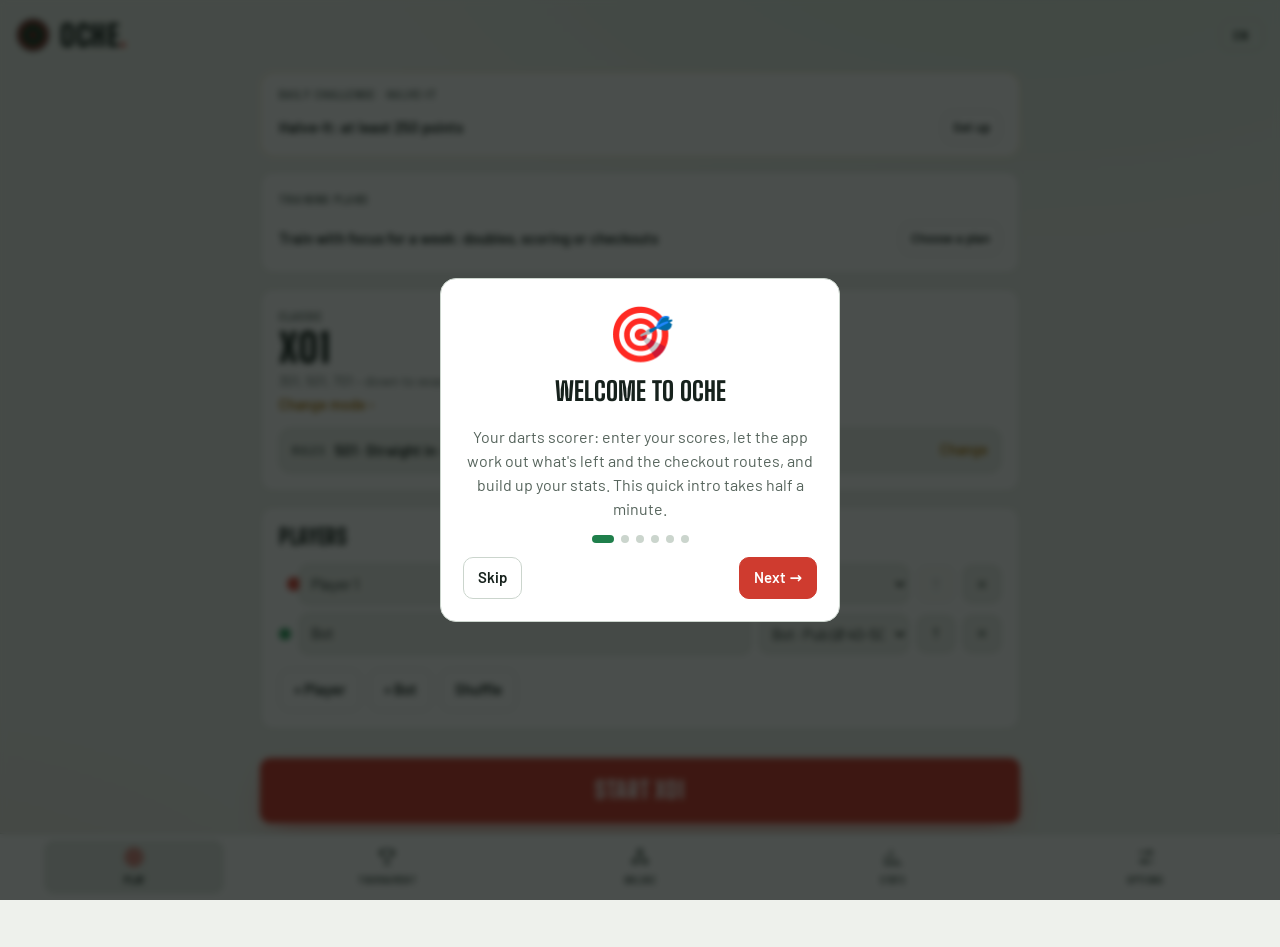
==== commit 7c10773a: "Version 2.8: Profilbilder vor den Spielernamen entfernt Vor dem Namen steht nur noch ein Farbpunkt; " ====
--- a/docs/index.html
+++ b/docs/index.html
@@ -413,6 +413,7 @@
 .stgrid{display:grid;grid-template-columns:repeat(auto-fill,minmax(44px,1fr));grid-auto-rows:30px;flex-shrink:0;gap:4px;height:180px;overflow:auto;margin:10px 0;padding:2px}
 .stgrid button{border:1px solid var(--line);background:var(--bg);border-radius:7px;padding:5px 2px;font-size:11px;font-weight:600;white-space:nowrap;overflow:hidden;text-overflow:ellipsis}
 .stgrid button.ok{background:color-mix(in srgb,var(--green,#2e9e5b) 22%,var(--bg));border-color:var(--green,#2e9e5b)}.stgrid button.cur{outline:2px solid var(--gold);outline-offset:1px}
+.dotbtn{flex:none;width:30px;height:30px;padding:0;border:0;background:none;display:flex;align-items:center;justify-content:center}.dotbtn::before{content:"";width:14px;height:14px;border-radius:50%;background:var(--c)}
 .avbtn{flex:0 0 auto;width:38px;height:38px;border-radius:50%;border:2px solid var(--c);background:color-mix(in srgb,var(--c) 22%,var(--bg));color:var(--fg);font-weight:700;font-size:18px;display:flex;align-items:center;justify-content:center;line-height:1;padding:0}
 .av{display:inline-flex;align-items:center;justify-content:center;width:34px;height:34px;border-radius:50%;border:2px solid var(--c);background:color-mix(in srgb,var(--c) 22%,var(--bg));font-size:18px;vertical-align:middle}.av.big{width:48px;height:48px;font-size:26px}
 .pav{font-style:normal;margin-right:6px;font-size:1.05em;line-height:1}
@@ -445,7 +446,7 @@
 const BOTS=[{l:"Mensch"},{l:"Bot · Anfänger",s:41.5},{l:"Bot · Hobby",s:26.5},{l:"Bot · Kneipe",s:18.5},{l:"Bot · Liga",s:14.3},{l:"Bot · Profi",s:10},{l:"Bot · Weltklasse",s:7}];
 const BOTAVG=["","Ø 20–30","Ø 30–40","Ø 40–50","Ø 50–65","Ø 65–85","Ø 85–105"];
 const IS_APP=/OcheApp/.test(navigator.userAgent);
-const OCHE_VERSION="2.7";
+const OCHE_VERSION="2.8";
 const IS_PLAY=/OcheApp\/\S*\s+Play\b/.test(navigator.userAgent);
 const $=s=>document.querySelector(s);
 const esc=s=>String(s).replace(/[&<>"']/g,c=>({"&":"&amp;","<":"&lt;",">":"&gt;",'"':"&quot;","'":"&#39;"}[c]));
@@ -913,7 +914,7 @@
 /* ================= Engine ================= */
 function startGame(o){
   const mode=o?o.mode:cfg.mode,M=MODES[mode],list=o?o.players:cfg.players;
-  let ps=list.map((p,i)=>({name:(p.name||"").trim()||defName(i+1),color:profColor(p,i),av:!p.bot&&!p.remote&&(profGet(p.name)||{}).av||null,bot:p.remote?0:(p.bot|0),owner:p.remote||(net.role==="host"?net.token:null),darts:0,hits:0,turns:0,out:false}));
+  let ps=list.map((p,i)=>({name:(p.name||"").trim()||defName(i+1),color:profColor(p,i),bot:p.remote?0:(p.bot|0),owner:p.remote||(net.role==="host"?net.token:null),darts:0,hits:0,turns:0,out:false}));
   if(!o&&cfg.teams&&teamOK())ps=buildTeams(list);
   g={id:Date.now().toString(36)+Math.random().toString(36).slice(2,7),mode,opts:o?o.opts:optsFor(mode),tour:o&&o.tour||null,fast:!!(o&&o.tour&&ps.every(p=>p.bot)),players:ps,cur:0,start:0,round:1,turn:[],last:null,over:false,winIdx:null,winList:null};
   M.init(g);beginTurn();hist=[];mult=1;sumBuf="";view="game";sayStop();callEv({k:"gameon",name:pname(ps[g.cur])});callRequire();render();
@@ -1853,7 +1854,7 @@
   const recent=e.games.slice(-15).reverse();
   const key=r=>r.x?`Ø ${(r.darts?r.x.pts/r.darts*3:0).toFixed(1)}`:r.c?`MPR ${(r.darts?r.c.marks/r.darts*3:0).toFixed(2)}`:r.s!=null?`${r.s} Pkt.`:"";
   return head+`<div class="statsview">
-  <div class="proflist" role="tablist" aria-label="Profile">${keys.map(k=>`<button class="profbtn" role="tab" data-prof="${esc(k)}" aria-selected="${k===sel}">${(profGet(all[k].name)||{}).av?`<i class="pav" aria-hidden="true">${profGet(all[k].name).av}</i>`:""}${esc(all[k].name)}<small>${all[k].games.length} Spiele</small></button>`).join("")}</div>
+  <div class="proflist" role="tablist" aria-label="Profile">${keys.map(k=>`<button class="profbtn" role="tab" data-prof="${esc(k)}" aria-selected="${k===sel}">${esc(all[k].name)}<small>${all[k].games.length} Spiele</small></button>`).join("")}</div>
   <section class="card"><div class="profhead"><h2>${esc(e.name)}</h2>${statsConfirm?`<span class="rules">Profil mit ${e.games.length} Spielen löschen?</span><button class="btn small" id="profNo">Behalten</button><button class="btn small primary" id="profYes">Löschen</button>`:`<button class="btn small ghost" id="csvExp">Als CSV exportieren</button><button class="btn small ghost" id="profDel">Profil löschen</button>`}</div>
     <div class="kpis">${kpi.map(([l,v])=>`<div class="kpi"><span class="label">${l}</span><b>${v}</b></div>`).join("")}</div></section>
   ${S.coA.some(x=>x)?`<section class="card"><h2>Checkout-Quote nach Rest</h2><span class="label">Aufnahmen mit möglichem Checkout und wie oft er gelang</span><div class="cobars">${["2–40","41–100","101–170"].map((l,i)=>{const r=S.coA[i]?S.coH[i]/S.coA[i]:0;return`<div class="cobar"><span>${l}</span><div class="cotrack"><i style="width:${Math.round(r*100)}%"></i></div><b>${S.coA[i]?Math.round(r*100)+" %":"–"}</b><span class="status">${S.coH[i]}/${S.coA[i]}</span></div>`}).join("")}</div></section>`:""}
@@ -2116,26 +2117,22 @@
   setStatus(msg||"",!!msg);if(msg)toastLocal(msg,"red");render();
 }
 /* ================= Profile: Farbe und Profilbild ================= */
-const AVS=["🎯","🔥","⚡","👑","🦅","🐺","🦁","🐉","🦈","🐻","🚀","💎","🍀","🎸","⭐","🏆","🍺","😎"];
 const PCOLS=["#d9473b","#2f9e5f","#e6b34a","#4c8fd6","#c060c9","#38b6b0","#e07a3a","#9aa86b","#e05a8a","#8a6cf0","#5bc0eb","#b08d57"];
 function profGet(name){const k=statKey(name);if(!k)return null;return (store.get("oche.prof",{})||{})[k]||null}
 function profSet(name,o){const k=statKey(name);if(!k)return;const P=store.get("oche.prof",{})||{};P[k]=Object.assign({},P[k]||{},o);store.set("oche.prof",P)}
 function profColor(p,i){const pr=!p.bot&&!p.remote&&profGet(p.name);return pr&&pr.color||COLORS[i%COLORS.length]}
-function avInner(name){const pr=profGet(name);return pr&&pr.av?pr.av:esc((String(name||"").trim()[0]||"?").toUpperCase())}
 function openProfPicker(i){
   const p=cfg.players[i];if(!p)return;const name=(p.name||"").trim()||defName(i+1);
   const o=document.createElement("div");o.className="overlay";
   const draw=()=>{const pr=profGet(name)||{},col=pr.color||COLORS[i%COLORS.length];
-    o.innerHTML=`<div class="dialog" role="dialog" aria-modal="true" aria-labelledby="ppt"><h3 id="ppt"><span class="av big" style="--c:${col}">${avInner(name)}</span> <span data-notr>${esc(name)}</span></h3>
+    o.innerHTML=`<div class="dialog" role="dialog" aria-modal="true" aria-labelledby="ppt"><h3 id="ppt"><span class="dot" style="display:inline-block;width:18px;height:18px;border-radius:50%;background:${col};vertical-align:middle"></span> <span data-notr>${esc(name)}</span></h3>
     <div class="opt"><span class="label">Farbe</span><div class="colgrid">${PCOLS.map(c=>`<button class="colbtn" data-pcol="${c}" style="background:${c}" aria-pressed="${c===col}" aria-label="Farbe ${c}"></button>`).join("")}</div></div>
-    <div class="opt"><span class="label">Profilbild</span><div class="avgrid" data-notr><button data-pav="" aria-pressed="${!pr.av}">${esc((name[0]||"?").toUpperCase())}</button>${AVS.map(a=>`<button data-pav="${a}" aria-pressed="${pr.av===a}">${a}</button>`).join("")}</div></div>
     <p class="status">Gilt für alle Spiele unter diesem Namen.</p>
     <div class="row"><button class="btn primary" id="ppok">Fertig</button></div></div>`};
   draw();document.body.appendChild(o);
   o.addEventListener("click",e=>{e.stopPropagation();const t=e.target.closest("button");
     if(e.target===o||t&&t.id==="ppok"){o.remove();render();return}if(!t)return;
-    if(t.dataset.pcol){profSet(name,{color:t.dataset.pcol});draw();return}
-    if(t.dataset.pav!=null){profSet(name,{av:t.dataset.pav||null});draw();return}});
+    if(t.dataset.pcol){profSet(name,{color:t.dataset.pcol});draw();return}});
 }
 
 /* ================= Spielverlauf im Detail (X01) ================= */
@@ -2329,7 +2326,7 @@
   const ps=[];
   for(let i=0;i+1<list.length;i+=2){const ti=i/2;
     const mem=[list[i],list[i+1]].map((p,k)=>({name:(p.name||"").trim()||defName(i+k+1),bot:p.bot|0,darts:0,pts:0,n180:0,n140:0,n100:0,high:0,hiFin:0}));
-    ps.push({name:mem.map(m=>m.name).join(" & "),members:mem,mi:0,thrower:mem[0].name,color:profColor(list[i],ti),av:null,bot:mem[0].bot,owner:null,darts:0,hits:0,turns:0,out:false})}
+    ps.push({name:mem.map(m=>m.name).join(" & "),members:mem,mi:0,thrower:mem[0].name,color:profColor(list[i],ti),bot:mem[0].bot,owner:null,darts:0,hits:0,turns:0,out:false})}
   return ps;
 }
 function turnDarts(p){return g.turn.length&&g.turn[0].tot!=null?(p._nd||3):g.turn.length}
@@ -2370,7 +2367,7 @@
   x.textAlign="right";cols.forEach((s,i)=>x.fillText(T(s[0]).toUpperCase(),cx[i+1]+60,top));
   rows.forEach((p,ri)=>{const y=top+40+ri*rh;x.fillStyle=ri%2?"rgba(255,255,255,.03)":"rgba(255,255,255,.06)";x.fillRect(60,y-8,W-120,rh-10);
     const yy=y+rh/2+2;x.beginPath();x.arc(cx[0]+12,yy-12,12,0,Math.PI*2);x.fillStyle=p.color||"#e6b34a";x.fill();
-    x.textAlign="left";x.fillStyle=ws.includes(p)?"#e6b34a":"#f2e8d5";x.font='700 40px "Barlow",sans-serif';let nm=(p.av?p.av+" ":"")+p.name+(p.bot&&!p.members?" · Bot":"");while(x.measureText(nm).width>420&&nm.length>4)nm=nm.slice(0,-2);x.fillText(nm,cx[0]+40,yy);
+    x.textAlign="left";x.fillStyle=ws.includes(p)?"#e6b34a":"#f2e8d5";x.font='700 40px "Barlow",sans-serif';let nm=p.name+(p.bot&&!p.members?" · Bot":"");while(x.measureText(nm).width>420&&nm.length>4)nm=nm.slice(0,-2);x.fillText(nm,cx[0]+40,yy);
     x.textAlign="right";x.fillStyle="#ffffff";x.font='800 44px "Big Shoulders Display",Impact,sans-serif';cols.forEach((s,i)=>{let v="";try{v=String(s[1](p)).replace(/<[^>]*>/g,"")}catch(e){}x.fillText(v,cx[i+1]+60,yy)})});
   x.textAlign="center";x.fillStyle="#e6b34a";x.font='800 46px "Big Shoulders Display",Impact,sans-serif';x.fillText(T("Gezählt mit Oche Darts").toUpperCase(),W/2,H-110);
   x.fillStyle="#9fb0a6";x.font='500 30px "Barlow",sans-serif';x.fillText(new Date().toLocaleDateString(LOCALES[lang]||"en-GB")+"  ·  derbenno1208.github.io/oche-darts",W/2,H-62);
@@ -2697,7 +2694,7 @@
     ${optsOpen?`<p class="rules">${M.rules}</p><div class="opts">${M.options.map(x=>`<div class="opt"><span class="label">${x.l}</span><div class="seg">${x.v.map(([v,l])=>`<button data-opt="${x.k}" data-val='${JSON.stringify(v)}' aria-pressed="${o[x.k]===v}">${l}</button>`).join("")}${x.custom?`<input type="number" inputmode="numeric" class="numin" id="opt-${x.k}" data-optnum="${x.k}" min="${x.custom.min}" max="${x.custom.max}" placeholder="${x.custom.l}" value="${x.v.some(v=>v[0]===o[x.k])?"":o[x.k]}" aria-label="${x.l}: ${x.custom.l}">`:""}</div></div>`).join("")}</div>`:""}`:`<p class="rules">${M.rules}</p>`}
   </section>
   <section class="card"><h2>Spieler</h2>
-    <div class="players">${cfg.players.map((p,i)=>`<div class="prow">${p.remote||p.bot?`<span class="dot" style="background:${COLORS[i%8]}"></span>`:`<button class="avbtn" data-avp="${i}" style="--c:${profColor(p,i)}" aria-label="Farbe und Profilbild">${avInner((p.name||"").trim()||defName(i+1))}</button>`}${p.remote?`<input value="${esc(p.name)}" disabled aria-label="Name"><span class="rtag"><span class="badge blue">Online</span><span class="status">${net.conns[p.remote]?"verbunden":"getrennt"}</span></span>`:`<input id="pn${i}" data-pi="${i}" list="proflist" autocomplete="off" value="${esc(p.name)}" maxlength="18" placeholder="Spieler ${i+1}" aria-label="Name Spieler ${i+1}"><select id="pb${i}" data-bot="${i}" aria-label="Typ Spieler ${i+1}">${BOTS.map((b,k)=>`<option value="${k}" ${(p.bot|0)===k?"selected":""}>${b.l}${k?" ("+BOTAVG[k]+")":""}</option>`).join("")}</select>`}<button class="iconbtn" data-up="${i}" ${i===0?"disabled":""} aria-label="Nach oben">↑</button><button class="iconbtn" data-del="${i}" ${cfg.players.length<=1?"disabled":""} aria-label="Entfernen">✕</button></div>`).join("")}</div>
+    <div class="players">${cfg.players.map((p,i)=>`<div class="prow">${p.remote||p.bot?`<span class="dot" style="background:${COLORS[i%8]}"></span>`:`<button class="dotbtn" data-avp="${i}" style="--c:${profColor(p,i)}" aria-label="Farbe"></button>`}${p.remote?`<input value="${esc(p.name)}" disabled aria-label="Name"><span class="rtag"><span class="badge blue">Online</span><span class="status">${net.conns[p.remote]?"verbunden":"getrennt"}</span></span>`:`<input id="pn${i}" data-pi="${i}" list="proflist" autocomplete="off" value="${esc(p.name)}" maxlength="18" placeholder="Spieler ${i+1}" aria-label="Name Spieler ${i+1}"><select id="pb${i}" data-bot="${i}" aria-label="Typ Spieler ${i+1}">${BOTS.map((b,k)=>`<option value="${k}" ${(p.bot|0)===k?"selected":""}>${b.l}${k?" ("+BOTAVG[k]+")":""}</option>`).join("")}</select>`}<button class="iconbtn" data-up="${i}" ${i===0?"disabled":""} aria-label="Nach oben">↑</button><button class="iconbtn" data-del="${i}" ${cfg.players.length<=1?"disabled":""} aria-label="Entfernen">✕</button></div>`).join("")}</div>
     <div style="display:flex;gap:8px;flex-wrap:wrap"><button class="btn" id="addp" ${cfg.players.length>=8?"disabled":""}>+ Spieler</button><button class="btn" id="addbot" ${cfg.players.length>=8?"disabled":""}>+ Bot</button><button class="btn ghost" id="shuf" ${cfg.players.length<2?"disabled":""}>Mischen</button></div>${renderTeamOpt()}
   </section>
   <div class="startbar">
@@ -2756,7 +2753,7 @@
     <div class="quick">${[26,41,45,60,81,85,100,140].map(v=>`<button data-sumq="${v}">${v}</button>`).join("")}</div>
     <div class="keys numpad">${[1,2,3,4,5,6,7,8,9].map(n=>`<button data-num="${n}">${n}</button>`).join("")}<button data-num="del" class="undo" aria-label="Ziffer löschen">⌫</button><button data-num="0">0</button><button data-num="ok" class="okbtn">OK</button></div>
     <div class="boardrow">${info&&info.opened&&info.rest<=170&&checkout(info.rest,3,info.out)?`<button class="btn" id="sumrest">Check ${info.rest}</button>`:""}<button class="btn" id="sumzero">Kein Score</button><button class="btn" id="undo" ${(isGuest()?net.canUndo:hist.length>0)?"":"disabled"}>↶ Zurück</button></div>`;
-  const strip=`<div class="strip">${g.players.map((q,i)=>{const c=M.card(g,q);const tag=q.bot?'<span class="badge gold">Bot</span>':q.owner&&net.role?(q.owner===net.token?'<span class="badge blue">Du</span>':(net.role==="host"?net.conns[q.owner]:(net.online||[]).includes(q.owner))?'<span class="badge blue">Online</span>':'<span class="badge">Offline</span>'):"";return`<div class="pc ${i===g.cur?"active":""} ${q.out?"out":""}" style="--pcol:${q.color}"><div class="nm"><span>${q.av?`<i class="pav" aria-hidden="true">${q.av}</i>`:""}${esc(q.name)}</span>${c.legs?`<span class="legs">${Array.from({length:g.opts.legs},(_,k)=>`<i class="${k<q.legs?"on":""}"></i>`).join("")}</span>`:tag}</div><div class="big">${c.big}</div><div class="sub">${c.sub}</div>${c.prog!=null?`<div class="progress"><span style="width:${c.prog*100}%"></span></div>`:""}</div>`}).join("")}</div>`;
+  const strip=`<div class="strip">${g.players.map((q,i)=>{const c=M.card(g,q);const tag=q.bot?'<span class="badge gold">Bot</span>':q.owner&&net.role?(q.owner===net.token?'<span class="badge blue">Du</span>':(net.role==="host"?net.conns[q.owner]:(net.online||[]).includes(q.owner))?'<span class="badge blue">Online</span>':'<span class="badge">Offline</span>'):"";return`<div class="pc ${i===g.cur?"active":""} ${q.out?"out":""}" style="--pcol:${q.color}"><div class="nm"><span>${esc(q.name)}</span>${c.legs?`<span class="legs">${Array.from({length:g.opts.legs},(_,k)=>`<i class="${k<q.legs?"on":""}"></i>`).join("")}</span>`:tag}</div><div class="big">${c.big}</div><div class="sub">${c.sub}</div>${c.prog!=null?`<div class="progress"><span style="width:${c.prog*100}%"></span></div>`:""}</div>`}).join("")}</div>`;
   const last=g.last?`Letzte Aufnahme · <b style="color:${g.last.color}">${esc(g.last.name)}</b>: ${g.last.darts.map(lbl).join(" ")}${g.last.bust?" · <b style='color:var(--red-t)'>überworfen</b>":` · <b>${g.last.total}</b>`}`:"Erster Wurf. Viel Glück.";
   const hl=n=>tg&&((tg.nums&&tg.nums.includes(n))||(tg.list&&tg.list.some(x=>x.n===n)))?"target":"";
   const undoOk=isGuest()?net.canUndo:hist.length>0;
@@ -2778,7 +2775,7 @@
   ${strip}
   <div class="play">
     <section class="active-panel" style="--pcol:${p.color}">
-      <div class="who">${p.av?`<span class="pav" aria-hidden="true">${p.av}</span>`:`<span class="dot" style="background:${p.color}"></span>`}${esc(pname(p))} ist dran<span class="badge" style="margin-left:auto">Dart ${Math.min(3,g.turn.length+1)}/3</span></div>
+      <div class="who"><span class="dot" style="background:${p.color}"></span>${esc(pname(p))} ist dran<span class="badge" style="margin-left:auto">Dart ${Math.min(3,g.turn.length+1)}/3</span></div>
       <div class="hero">${h.v}<small>${h.sm}</small></div>
       <div class="darts">${[0,1,2].map(i=>dslot(g.turn[i])).join("")}</div>
       <div class="hint">${M.hint(g,p)}</div>
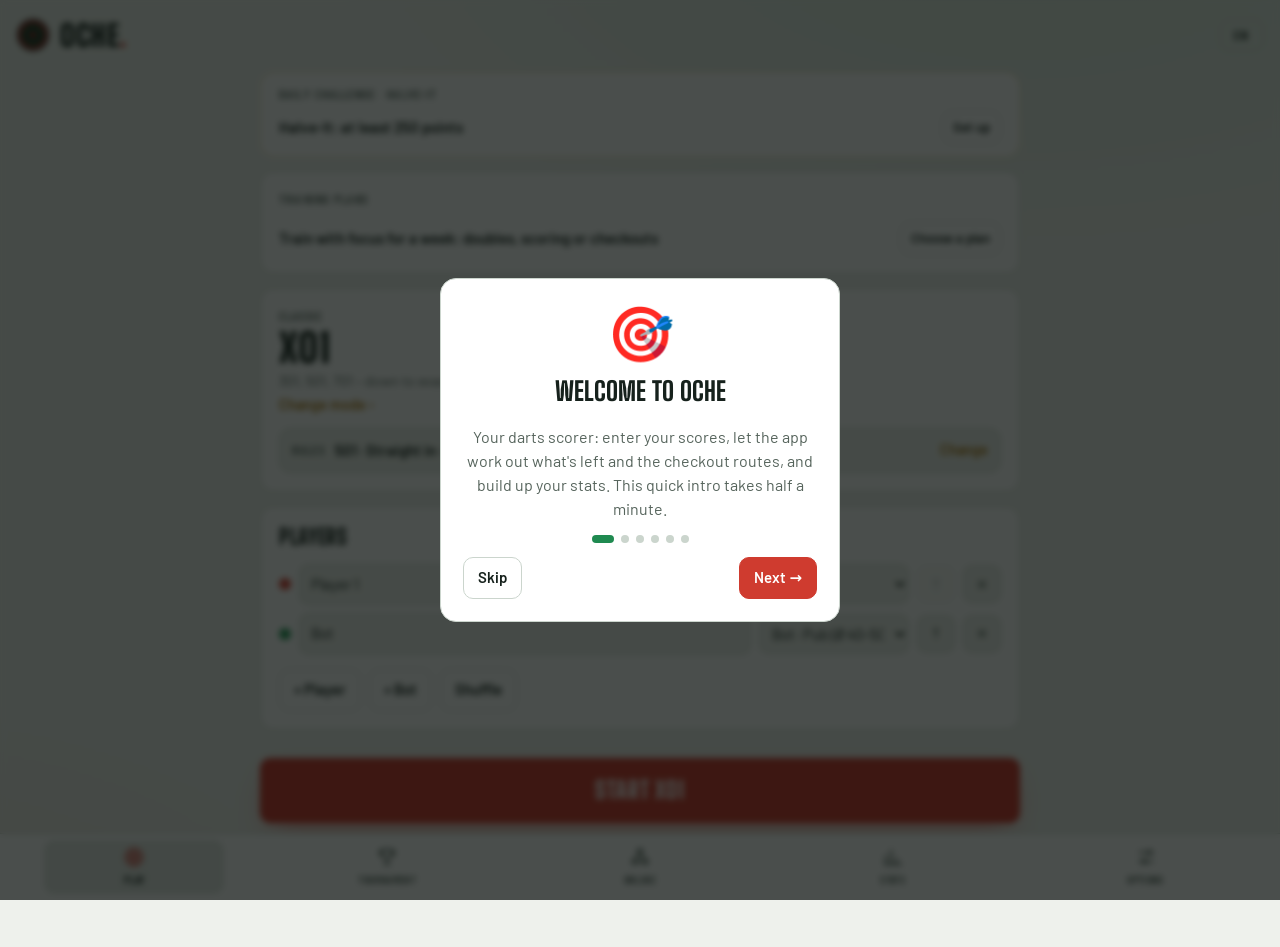
==== commit 103f9822: "Version 3.0: ganze App geprüft, Fehler behoben, Code aufgeräumt Fehler in der App - Dunkles Design: " ====
--- a/docs/index.html
+++ b/docs/index.html
@@ -12,7 +12,7 @@
 <meta name="mobile-web-app-capable" content="yes">
 <meta name="apple-mobile-web-app-capable" content="yes">
 <meta name="apple-mobile-web-app-title" content="Oche">
-<meta name="description" content="Oche Darts: Dart-Zähler mit 12 Spielmodi, Online-Spiel, Turnieren und Profi-Caller.">
+<meta name="description" content="Oche Darts: Dart-Zähler mit 13 Spielmodi, Online-Spiel, Turnieren und Profi-Caller.">
 <script src="peerjs.min.js"></script>
 <style>
 /* Layout: scoreboard strip on top, active-player panel + input pad (keypad or clickable board) side by side, stacking on phones */
@@ -24,7 +24,7 @@
   --f-display:"Big Shoulders Display","Oswald","Arial Narrow",Impact,sans-serif;
   --f-body:"Barlow",system-ui,-apple-system,"Segoe UI",sans-serif;
   --f-label:"Barlow Condensed","Arial Narrow",system-ui,sans-serif;
-  --red-t:var(--red-t); --green-t:var(--green-t); --blue-t:var(--blue-t); --hover:var(--hover); --hover-line:var(--hover-line); --tint:var(--tint);
+  --red-t:#ff8b80; --green-t:#6fd69b; --blue-t:#8db9ee; --hover:#21342c; --hover-line:#35493f; --tint:rgba(255,255,255,.03);
   --r:14px;
   color-scheme:dark;
 }
@@ -364,7 +364,6 @@
 .prow select{background:var(--bg);border:1px solid var(--line);border-radius:9px;padding:9px 8px;min-width:0}
 .prow .rtag{display:flex;align-items:center;gap:6px;min-width:0}
 @media (max-width:520px){.prow{grid-template-columns:12px minmax(0,1fr) 38px 38px}.prow select,.prow .rtag{grid-column:2/-1;grid-row:2}}
-.side{display:flex;flex-direction:column;gap:20px;min-width:0}
 .netrow{display:flex;gap:8px;flex-wrap:wrap}
 .netrow input{flex:1 1 120px;min-width:0;background:var(--bg);border:1px solid var(--line);border-radius:9px;padding:9px 11px}
 .netrow input:focus{border-color:var(--gold);outline:none}
@@ -397,7 +396,7 @@
 .dialog.intro .row .sp{flex:1}
 .indots{display:flex;gap:7px;justify-content:center}
 .indots i{width:8px;height:8px;border-radius:50%;background:var(--line)}
-.indots i.on{background:var(--accent,var(--b-green));width:22px;border-radius:4px}
+.indots i.on{background:var(--green);width:22px;border-radius:4px}
 .faq{display:flex;flex-direction:column;gap:8px}
 .faq details{border:1px solid var(--line);border-radius:10px;padding:10px 12px;background:var(--bg)}
 .faq summary{cursor:pointer;font-weight:600;list-style-position:outside}
@@ -413,12 +412,14 @@
 .stgrid{display:grid;grid-template-columns:repeat(auto-fill,minmax(44px,1fr));grid-auto-rows:30px;flex-shrink:0;gap:4px;height:180px;overflow:auto;margin:10px 0;padding:2px}
 .stgrid button{border:1px solid var(--line);background:var(--bg);border-radius:7px;padding:5px 2px;font-size:11px;font-weight:600;white-space:nowrap;overflow:hidden;text-overflow:ellipsis}
 .stgrid button.ok{background:color-mix(in srgb,var(--green,#2e9e5b) 22%,var(--bg));border-color:var(--green,#2e9e5b)}.stgrid button.cur{outline:2px solid var(--gold);outline-offset:1px}
-.dotbtn{flex:none;width:30px;height:30px;padding:0;border:0;background:none;display:flex;align-items:center;justify-content:center}.dotbtn::before{content:"";width:14px;height:14px;border-radius:50%;background:var(--c)}
-.avbtn{flex:0 0 auto;width:38px;height:38px;border-radius:50%;border:2px solid var(--c);background:color-mix(in srgb,var(--c) 22%,var(--bg));color:var(--fg);font-weight:700;font-size:18px;display:flex;align-items:center;justify-content:center;line-height:1;padding:0}
-.av{display:inline-flex;align-items:center;justify-content:center;width:34px;height:34px;border-radius:50%;border:2px solid var(--c);background:color-mix(in srgb,var(--c) 22%,var(--bg));font-size:18px;vertical-align:middle}.av.big{width:48px;height:48px;font-size:26px}
-.pav{font-style:normal;margin-right:6px;font-size:1.05em;line-height:1}
+.namechips{display:flex;flex-direction:column;gap:6px;margin-top:12px}
+.nchips{display:flex;gap:8px;flex-wrap:wrap}
+.nchip{border:1px solid var(--line);background:var(--bg);color:var(--fg);border-radius:999px;padding:8px 14px;font-weight:600;min-height:40px}
+.nchip:disabled{opacity:.45}
+.delta{font-size:.5em;font-weight:700;margin-left:6px;color:var(--muted);vertical-align:middle;font-family:var(--f-body,inherit)}
+.delta.up{color:var(--green)}.delta.down{color:var(--red)}
+.dotbtn{position:relative;flex:none;width:12px;height:12px;padding:0;border:0;border-radius:50%;background:var(--c)}.dotbtn::after{content:"";position:absolute;inset:-14px -9px}
 .colgrid{display:grid;grid-template-columns:repeat(6,1fr);gap:8px}.colbtn{aspect-ratio:1;border-radius:50%;border:3px solid transparent;min-height:36px}.colbtn[aria-pressed="true"]{border-color:var(--fg);box-shadow:0 0 0 2px var(--bg) inset}
-.avgrid{display:grid;grid-template-columns:repeat(auto-fill,minmax(44px,1fr));gap:6px}.avgrid button{aspect-ratio:1;border:1px solid var(--line);background:var(--bg);border-radius:10px;font-size:22px;font-weight:700}.avgrid button[aria-pressed="true"]{border-color:var(--gold);box-shadow:0 0 0 2px var(--gold)}
 .mleg{margin-top:14px}.stats.mtab{min-width:0}.mlh{display:flex;align-items:center;gap:8px;flex-wrap:wrap;margin-bottom:6px}.mtab td,.mtab th{text-align:center;padding:4px 6px}.mtab td.rest{color:var(--muted);font-size:.9em}.mtab td.bust{color:var(--red-t,var(--red));font-weight:700}.mtab td.fin{color:var(--green);font-weight:700}.mtab td.ton{color:var(--gold);font-weight:700}.mtab tfoot td{font-weight:600;font-size:.9em}
 .plan .pdots{display:flex;gap:6px;margin:8px 0 2px}.plan .pdots i{flex:1;height:6px;border-radius:3px;background:var(--line)}.plan .pdots i.on{background:var(--green)}.plan .pdots i.cur{background:var(--gold)}
 .planopt{border:1px solid var(--line);border-radius:var(--r);padding:12px 14px;margin-top:10px}.planopt ol{margin:8px 0 0 20px;font-size:.92em;line-height:1.45}.planopt .dhead{display:flex;justify-content:space-between;align-items:center;gap:8px}
@@ -446,7 +447,7 @@
 const BOTS=[{l:"Mensch"},{l:"Bot · Anfänger",s:41.5},{l:"Bot · Hobby",s:26.5},{l:"Bot · Kneipe",s:18.5},{l:"Bot · Liga",s:14.3},{l:"Bot · Profi",s:10},{l:"Bot · Weltklasse",s:7}];
 const BOTAVG=["","Ø 20–30","Ø 30–40","Ø 40–50","Ø 50–65","Ø 65–85","Ø 85–105"];
 const IS_APP=/OcheApp/.test(navigator.userAgent);
-const OCHE_VERSION="2.8";
+const OCHE_VERSION="3.0";
 const IS_PLAY=/OcheApp\/\S*\s+Play\b/.test(navigator.userAgent);
 const $=s=>document.querySelector(s);
 const esc=s=>String(s).replace(/[&<>"']/g,c=>({"&":"&amp;","<":"&lt;",">":"&gt;",'"':"&quot;","'":"&#39;"}[c]));
@@ -468,7 +469,6 @@
 function gauss(){const u=1-Math.random(),v=Math.random();return Math.sqrt(-2*Math.log(u))*Math.cos(2*Math.PI*v)}
 
 /* ================= Checkout finder ================= */
-const DBL_PREF=[20,16,18,12,10,8,19,17,14,15,13,11,9,7,6,5,4,3,2,1];
 const ALL=[];for(let n=20;n>=1;n--)ALL.push({n,m:3});ALL.push({n:25,m:2},{n:25,m:1});for(let n=20;n>=1;n--)ALL.push({n,m:1});for(let n=20;n>=1;n--)ALL.push({n,m:2});
 /* Checkout-Wege: wie Profis stellen (hohe Triples) und beenden (beliebte Doppel, Lieblingsdoppel zuerst) */
 let PREF_DBL=+(store.get("oche.prefdbl",0))||0;
@@ -556,8 +556,8 @@
   visit(g,p,total,nd,dbl){
     p.legDarts+=nd;p._nd=nd;
     if(!p.opened){if(total>0)p.opened=true;else return{end:true}}
-    p.dblDarts+=dbl||0;
     const rest=p.score-total,o=g.opts.out;
+    if(o==="double")p.dblDarts+=Math.max(dbl||0,rest===0?1:0);
     if(rest<0||(rest===1&&o!=="single")){p.score=p.turnStart;p.opened=p.turnOpened;return{end:true,bust:true,toast:["Überworfen","red"]}}
     p.score=rest;
     if(rest===0){if(o==="double")p.dblHits++;return this.legWon(g,p)}
@@ -592,22 +592,24 @@
   T:[20,19,18,17,16,15,25],
   init(g){g.players.forEach(p=>{p.marks={};this.T.forEach(t=>p.marks[t]=0);p.score=0;p.totalMarks=0})},
   closedAll(g,t){return g.players.every(q=>q.marks[t]>=3)},
+  won(g,p){if(!this.T.every(t=>p.marks[t]>=3))return false;const others=g.players.filter(q=>q!==p);return g.opts.variant==="cut"?others.every(q=>p.score<=q.score):others.every(q=>p.score>=q.score)},
   dart(g,p,d){
     if(!this.T.includes(d.n))return{};
-    const hits=d.m,before=p.marks[d.n];
-    const add=Math.min(hits,3-before);p.marks[d.n]+=add;p.totalMarks+=hits;const over=hits-add;
-    if(over>0){
+    const hits=d.m,before=p.marks[d.n],add=Math.min(hits,3-before),over=hits-add;
+    const open=g.players.some(q=>q!==p&&q.marks[d.n]<3);
+    p.marks[d.n]+=add;
+    // Für die MPR zählen nur Treffer, die schließen oder punkten
+    p.totalMarks+=add+(open?over:0);
+    if(over>0&&open){
       const pts=over*d.n;
-      if(g.opts.variant==="cut"){g.players.forEach(q=>{if(q!==p&&q.marks[d.n]<3)q.score+=pts})}
-      else if(g.players.some(q=>q!==p&&q.marks[d.n]<3))p.score+=pts;
+      if(g.opts.variant==="cut")g.players.forEach(q=>{if(q!==p&&q.marks[d.n]<3)q.score+=pts});
+      else p.score+=pts;
     }
     p.hits++;
-    if(this.T.every(t=>p.marks[t]>=3)){
-      const others=g.players.filter(q=>q!==p);
-      const ok=g.opts.variant==="cut"?others.every(q=>p.score<=q.score):others.every(q=>p.score>=q.score);
-      if(ok)return{win:true};
-    }
-    return{hit:true};
+    // Gewonnen hat, wer alles geschlossen hat und vorne liegt. Bei Cut-Throat kann das auch durch den Wurf eines anderen entstehen.
+    const w=this.won(g,p)?p:g.players.find(q=>this.won(g,q));
+    if(w){g.winIdx=g.players.indexOf(w);return{win:true}}
+    return{};
   },
   aim(g,p){
     const open=this.T.filter(t=>!this.closedAll(g,t)),need=open.filter(t=>p.marks[t]<3),score=open.filter(t=>p.marks[t]>=3);
@@ -793,7 +795,7 @@
   },
   visitInfo(g,p){return{rest:p.rest,out:"double",opened:true}},
   visit(g,p,total,nd,dbl){
-    p.dblDarts+=dbl||0;const rest=p.rest-total;
+    const rest=p.rest-total;p.dblDarts+=Math.max(dbl||0,rest===0?1:0);
     if(rest<0||rest===1){p.rest=p.visitStart;return{end:true,bust:true,toast:["Überworfen","red"]}}
     p.rest=rest;if(rest===0){p.dblHits++;return this.success(g,p)}return{end:true};
   },
@@ -814,6 +816,49 @@
   stats:[["Höchstes Ziel",p=>p.best||"–"],["Geschafft",p=>p.ok+"/"+p.tries],["Doppelquote",p=>p.dblDarts?Math.round(p.dblHits/p.dblDarts*100)+" %":"–"]]
 },
 
+cotrain:{
+  name:"Checkout-Trainer",tag:"Training",desc:"Zufällige Finishes checken und sehen, welche du beherrschst.",
+  rules:"Die App gibt dir ein zufälliges Finish vor. Du hast die eingestellte Zahl an Darts, um es mit Double Out zu checken. Danach kommt das nächste Finish. Alle Spieler bekommen dieselben Finishes. Gewertet wird, wie viele du geschafft hast. In der Statistik siehst du deine Quote je Bereich.",
+  options:[
+    {k:"range",l:"Bereich",v:[["low","2–60"],["mid","61–100"],["high","101–170"],["all","Gemischt"]],d:"mid"},
+    {k:"nd",l:"Darts pro Finish",v:[[3,"3"],[6,"6"],[9,"9"]],d:6},
+    {k:"fins",l:"Finishes",v:[[5,"5"],[10,"10"],[20,"20"]],d:10}],
+  init(g){
+    const R={low:[2,60],mid:[61,100],high:[101,170],all:[2,170]}[g.opts.range]||[61,100],pool=[];
+    for(let n=R[0];n<=R[1];n++)if(checkout(n,3,"double"))pool.push(n);
+    g.seq=[];for(let i=0;i<g.opts.fins;i++){let n,k=0;do{n=pool[Math.floor(Math.random()*pool.length)]}while(g.seq.includes(n)&&++k<30);g.seq.push(n)}
+    g.players.forEach(p=>{p.tries=0;p.target=g.seq[0];p.rest=p.target;p.visit=0;p.ok=0;p.score=0;p.out=false;p.dblDarts=0;p.dblHits=0;p.done=false;p.fin=[]})},
+  begin(g,p){p.visitStart=p.rest;p.done=false},
+  next(g,p,ok){p.fin.push([p.target,ok?1:0]);p.tries++;p.visit=0;if(p.tries>=g.opts.fins)p.out=true;else p.target=g.seq[p.tries];p.rest=p.target},
+  success(g,p){p.ok++;p.hits++;p.score=p.ok;p.done=true;this.next(g,p,true);return{end:true,toast:["Gecheckt!","green"],call:"checkout"}},
+  dart(g,p,d){
+    const chance=(p.rest<=40&&p.rest%2===0)||p.rest===50;if(chance)p.dblDarts++;
+    const rest=p.rest-val(d);
+    if(rest<0||rest===1||(rest===0&&d.m!==2)){p.rest=p.visitStart;return{end:true,bust:true,toast:["Überworfen","red"]}}
+    p.rest=rest;if(rest===0){if(chance)p.dblHits++;return this.success(g,p)}return{};
+  },
+  visitInfo(g,p){return{rest:p.rest,out:"double",opened:true}},
+  visit(g,p,total,nd,dbl){
+    const rest=p.rest-total;p.dblDarts+=Math.max(dbl||0,rest===0?1:0);
+    if(rest<0||rest===1){p.rest=p.visitStart;return{end:true,bust:true,toast:["Überworfen","red"]}}
+    p.rest=rest;if(rest===0){p.dblHits++;return this.success(g,p)}return{end:true};
+  },
+  turnEnd(g,p,r){
+    if(p.done)return 0;
+    p.visit++;
+    if(p.visit>=g.opts.nd/3){this.next(g,p,false);if(!r.toast||r.bust)r.toast=["Nicht geschafft","red"];r.call="next"}
+    return 0;
+  },
+  isOver:g=>g.players.every(p=>p.out),
+  aim(g,p){return aimFinish(p.rest,"double",3-g.turn.length)},
+  winners:g=>winnersBy(g,p=>p.ok),
+  card(g,p){return{big:p.out?p.ok:p.rest,sub:`<span>${p.ok} geschafft</span>${p.out?'<span class="badge">fertig</span>':`<span>Ziel ${p.target}</span>`}`}},
+  hero(g,p){return{v:p.rest,sm:`Ziel ${p.target} · Aufnahme ${p.visit+1}/${g.opts.nd/3}`}},
+  hint(g,p){return finishHint(p.rest,"double",3-g.turn.length)+`<div class="last">Finish ${Math.min(p.tries+1,g.opts.fins)} von ${g.opts.fins}</div>`},
+  targets(g,p){const r=checkout(p.rest,3-g.turn.length,"double");return r?{list:[r[0]]}:{list:[T3(20)]}},
+  sub:g=>`${({low:"2–60",mid:"61–100",high:"101–170"})[g.opts.range]||"Gemischt"} · ${g.opts.nd} Darts · ${g.opts.fins} Finishes`,
+  stats:[["Geschafft",p=>p.ok+"/"+p.tries],["Quote",p=>p.tries?Math.round(p.ok/p.tries*100)+" %":"–"],["Doppelquote",p=>p.dblDarts?Math.round(p.dblHits/p.dblDarts*100)+" %":"–"]]
+},
 gotcha:{
   name:"Gotcha",tag:"Party",desc:"Hochzählen auf genau 301 und Gegner auf null schicken.",
   rules:"Alle starten bei 0 und zählen hoch. Wer genau die Zielzahl erreicht, gewinnt. Wer darüber wirft, fällt auf den Stand vor der Aufnahme zurück. Triffst du genau den Punktestand eines Gegners, muss dieser wieder bei 0 anfangen.",
@@ -894,7 +939,11 @@
 };
 
 /* ================= State ================= */
-function loadCfg(){const c=store.get("oche.cfg",null)||{mode:"x01",opts:{},players:[{name:"Spieler 1",bot:0},{name:"Bot",bot:3}]};if(!MODES[c.mode])c.mode="x01";c.opts=c.opts||{};c.players=(c.players||[]).filter(p=>!p.remote).map(p=>({name:p.name,bot:p.bot|0}));if(!c.players.length)c.players=[{name:"Spieler 1",bot:0}];return c}
+function loadCfg(){
+  let c=store.get("oche.cfg",null);if(!c||typeof c!=="object")c={mode:"x01",opts:{},players:[{name:"Spieler 1",bot:0},{name:"Bot",bot:3}]};
+  if(!MODES[c.mode])c.mode="x01";if(!c.opts||typeof c.opts!=="object"||Array.isArray(c.opts))c.opts={};
+  c.players=(Array.isArray(c.players)?c.players:[]).filter(p=>p&&typeof p==="object"&&!p.remote).slice(0,8).map(p=>({name:String(p.name==null?"":p.name).slice(0,18),bot:Math.max(0,Math.min(6,p.bot|0))}));
+  if(!c.players.length)c.players=[{name:"Spieler 1",bot:0}];return c}
 let cfg=loadCfg();
 let view="setup",g=null,hist=[],mult=1,inputMode=store.get("oche.input","keys"),sound=store.get("oche.sound",IS_APP);
 let botTimer=null,caller=(c=>({de:"pro-de",en:"pro-en"})[c]||c)(store.get("oche.caller","pro-en"));
@@ -911,6 +960,30 @@
   return !net.conns[p.owner];
 }
 
+/* Revanche: Der Sieger wirft zuletzt, also beginnt bei zwei Spielern der Verlierer. Ohne klaren Sieger rückt der Anwurf eins weiter. */
+function rematchOrder(){
+  try{
+    if(!g||g.tour||isGuest())return"";const n=g.players.length,u=g.players[0].members?g.players[0].members.length:1;
+    if(n<2||cfg.players.length!==n*u)return"";
+    const w=(g.winList||[]).length===1?g.winList[0]:null,k=((w!=null?w+1:1)%n)*u;
+    if(k){cfg.players=cfg.players.slice(k).concat(cfg.players.slice(0,k));saveCfg()}
+    const f=cfg.players[0];return (f.name||"").trim()||defName(1);
+  }catch(e){return""}
+}
+/* Bildschirm anlassen (Web): während Spiel und Ergebnis und solange ein Online-Raum offen ist.
+   Die Android-App hält den Bildschirm ohnehin immer an. Höchstens eine Anfrage gleichzeitig. */
+let wakeL=null,wakeBusy=false;
+async function wakeSync(){
+  const want=()=>(view==="game"||view==="result"||!!net.role)&&document.visibilityState==="visible";
+  if(IS_APP||!("wakeLock" in navigator)||wakeBusy)return;
+  wakeBusy=true;
+  try{
+    if(want()&&!wakeL){const l=await navigator.wakeLock.request("screen");l.addEventListener("release",()=>{if(wakeL===l)wakeL=null});wakeL=l}
+    if(!want()&&wakeL){const l=wakeL;wakeL=null;await l.release()}
+  }catch(e){}
+  wakeBusy=false;
+}
+document.addEventListener("visibilitychange",wakeSync);
 /* ================= Engine ================= */
 function startGame(o){
   const mode=o?o.mode:cfg.mode,M=MODES[mode],list=o?o.players:cfg.players;
@@ -967,12 +1040,11 @@
 function callRequire(){
   if(!g||g.over)return;const p=g.players[g.cur];
   if(g.mode==="x01"&&p.opened&&p.score<=170&&checkout(p.score,3,g.opts.out))callEv({k:"require",v:p.score,name:pname(p)});
-  if(g.mode==="c121"&&p.rest<=170)callEv({k:"require",v:p.rest,name:pname(p)});
+  if((g.mode==="c121"||g.mode==="cotrain")&&p.rest<=170)callEv({k:"require",v:p.rest,name:pname(p)});
 }
 function endGame(){
   g.over=true;g.winList=MODES[g.mode].winners(g).map(w=>g.players.indexOf(w));view="result";
   if(net.role!=="guest"){recordGame();tourRecord()}
-  markPlayedToday();
   render();
   maybeReview();
   if(g.mode!=="x01"){const w=g.winList.map(i=>g.players[i].name);callEv(w.length===1?{k:"win",name:w[0]}:{k:"draw"})}
@@ -1008,6 +1080,7 @@
 /* ---- Caller: Profi-Stimme (vorab erzeugte Ansagen), Systemstimme, Publikum, eigene Aufnahmen ---- */
 const REC_KEYS=[["s180","180","Wird bei jeder 180 abgespielt"],["gameshot","Game Shot","Wenn ein Leg, Set oder Spiel gewonnen ist"],["bust","Überworfen","Bei Bust"],["gameon","Game On","Zum Spielstart"]];
 const CALLERS=[["pro-en","Profi · English"],["pro-de","Profi · Deutsch"],["own","Eigene Stimme"],["tts-en","Handystimme · English"],["tts-de","Handystimme · Deutsch"],["off","Aus"]];
+if(!CALLERS.some(c=>c[0]===caller))caller="pro-en";
 let crowdOn=store.get("oche.crowd",true);
 function recGet(k){try{return localStorage.getItem("oche.rec."+k)}catch(e){return null}}
 function recSet(k,v){try{if(v)localStorage.setItem("oche.rec."+k,v);else localStorage.removeItem("oche.rec."+k);return true}catch(e){return false}}
@@ -1135,7 +1208,8 @@
 /* ---- Eigene Stimme: die komplette Caller-Stimme selbst einsprechen (Clips in IndexedDB) ---- */
 const OWN_WORDS=[["gameon","Game on!","Game on!"],["noscore","No score","Kein Score"],["s180","One hundred and eighty!","Hundertachtzig!"],["bust","Bust","Überworfen"],["require","You require …","Du brauchst …"],
  ["gs_leg","Game shot, and the leg!","Game shot, und das Leg!"],["gs_set","Game shot, and the set!","Game shot, und das Set!"],["gs_match","Game shot, and the match!","Game shot, und das Match!"],
- ["draw","It's a draw!","Unentschieden!"],["checkout","Checkout!","Gecheckt!"],["next","Missed","Nicht geschafft"],["scram","Change over!","Seitenwechsel!"],["shanghai","Shanghai!","Shanghai!"]];
+ ["draw","It's a draw!","Unentschieden!"],["checkout","Checkout!","Gecheckt!"],["next","Missed","Nicht geschafft"],["scram","Change over!","Seitenwechsel!"],["shanghai","Shanghai!","Shanghai!"],
+ ["halved","Halved!","Halbiert!"],["gotcha","Gotcha!","Erwischt!"],["killer","Killer!","Killer!"],["out","Out!","Raus!"]];
 const OWN_NUMS=(()=>{const f=[0,25,50];for(let n=1;n<=20;n++)f.push(n,2*n,3*n);const s=new Set();for(const a of f)for(const b of f)for(const c of f)s.add(a+b+c);return[...s].filter(n=>n>0&&n<180).sort((a,b)=>a-b)})();
 const OWN_ITEMS=[...OWN_WORDS.map(([k,en,de])=>({k,en,de})),...OWN_NUMS.map(n=>({k:"n"+n,en:String(n),de:String(n),num:true}))];
 const OWN={bufs:{},ready:false,p:null};
@@ -1320,26 +1394,29 @@
 
 
 
-/* ================= Sprache (Deutsch / Englisch) =================
-   Die App ist auf Deutsch geschrieben. Für Englisch übersetzt ein Beobachter jeden angezeigten Text:
+/* ================= Sprachen =================
+   Quelltexte sind deutsch. Ein Beobachter übersetzt jeden angezeigten Text nach dem Rendern:
    feste Texte über die Wörterliste, Texte mit Namen oder Zahlen über Muster, Zusammengesetztes mit „ · “ stückweise. */
-/* ================= Sprachen =================
-   Quelltexte sind deutsch; die Übersetzung läuft nach dem Rendern über den DOM. */
 const LANGS=[["en","English"],["de","Deutsch"],["es","Español"],["fr","Français"],["it","Italiano"],["nl","Nederlands"],["pl","Polski"],["pt","Português"]];
 const LANG_IDX={en:1,es:2,fr:3,it:4,nl:5,pl:6,pt:7};
-const I18N_KEYS=["+ Spieler","+ Bot","Abbrechen","Als Nächstes","An","Aus","Auto","Around the Clock starten","Aufnahme","Aufnahmen mit möglichem Checkout und wie oft er gelang","Aufnehmen","Stopp","Average-Verlauf","Beenden","Bei Fehlversuch","Beitreten","Bereiche","Bester Average","Bestes Leg","Bilanz","Bis zum Ziel","Bull am Ende","CODE","Caller-Einstellungen","Caller-Stimme","Bei Bust","Wenn ein Leg, Set oder Spiel gewonnen ist","Zum Spielstart","Wird bei jeder 180 abgespielt","Eigene Aufnahme","Caller: aus","Caller: Profi","Caller: Handy","Checkout-Quote nach Rest","Cricket MPR","Cricket starten","Cricket-Maschine","Dartscheibe, tippe auf ein Segment","Dartverrückt","Datei","Daten sichern","Datum","Dein Name","Design","Diese Aufnahme","Doppel","Doppel getroffen","Doppel-Scharfschütze","Doppel-Training","Doppelquote","Doppelquote je Feld","Duell","Dunkel","Eigene","Eigene Aufnahmen (optional)","Ein Spiel beendet","Ein Spiel gewonnen","Ein Turnier gewonnen","Einem Raum beitreten","Einen Shanghai geworfen","Eingabe","Einladung teilen","Einstellen","Einstellungen","Einzeln","Entfernen","Erfolge","Ergebnis","Erst Killer werden","Erster Sieg","Erster Wurf. Viel Glück.","Erstes Spiel","Erwischt","Felder","Fertig","Feste Rundenzahl, höchste Summe gewinnt.","Finale","Halbfinale","Viertelfinale","Achtelfinale","Format","Fortschritt","Freilos","Fällt dein Handy aus, übernimmt automatisch ein anderes Gerät den Raum.","Ganze Zahl","Gegner","Gegner erwischen mit","Geschafft","Großanzeige","Normale Ansicht","Halbiert","Handystimme · Deutsch","Handystimme · English","Hell","Höchste","Höchste Aufnahme","Höchstes Finish","Höchstes Ziel","Höchststand","Ja","Nein","Jede Runde eine Zahl. Single, Double und Triple gewinnt sofort.","Jede Runde hat ein festes Ziel: eine Zahl, irgendein Doppel, irgendein Triple oder das Bull. Treffer zählen mit vollem Wert. Wer in einer Aufnahme das Ziel kein einziges Mal trifft, dessen Punktestand wird halbiert.","Jeder bekommt eine eigene Zahl. Triff dein Doppel, um Killer zu werden. Als Killer kostet jeder Treffer auf das Doppel eines Gegners ihm ein Leben. Triffst du als Killer dein eigenes Doppel, verlierst du selbst eins. Wer zuletzt übrig ist, gewinnt.","Jeder startet mit der gewählten Punktzahl und zieht seine Würfe ab. Wer genau null erreicht, gewinnt das Leg. Bei Double Out muss der letzte Dart ein Doppel sein, sonst wird überworfen und die Aufnahme zählt nicht. Mit Sets braucht man die eingestellte Zahl Legs für ein Set.","Jedes Doppel drei Darts, mit Quote pro Feld.","Jedes Segment","K.-o.-System","K.-o.-Turnier","Kein Score","Keine Ansagen.","Kills","Klassiker","Klick an","Klick aus","Klick-Ton bei jedem Dart","Lauf","Leben","Legs","Legs zum Sieg (pro Set)","Letzte Aufnahme ·","Letzte Spiele","Letzten Dart zurück","Lieblingsdoppel","Liga (jeder gegen jeden)","Liga","Link kopieren","Mensch","Mischen","Modus","Modus wechseln ›","Multiplikator","Nach oben","Neu freigeschaltet","Neues Spiel","Neues Turnier","Neun-Darter","Niederlage","Niederlagen","Nur Doppel","Nur Triple","Nur zuschauen","Nächste Aufnahme","Nächstes Spiel","Offen für dich","Ohne Sets","Online spielen","Optionen","Profi geschlagen","Profi · Deutsch","Profi · English","Profil löschen","Profile","Punkte","Quote","Quote je Doppel","Raum erstellen","Raum schließen","Raumcode","Raus","Regel","Regeln","Rest","Restliche Darts als Miss werten","Revanche","Runden","Scheibe","Sets zum Sieg","Shanghai-Jagd","Sichern","Sieben Tagesaufgaben geschafft","Siege","Sieger","Spiel starten","Spiele","Spielen","Spieler","Spielmodus","Spielmodus wechseln","Stammgast","Stand","Stand nach dieser Aufnahme","Standard","ohne Rundenlimit","Standard-Eingabe","Start-Ziel","Startpunkte","Statistik","Statistik, Profile, Einstellungen, Turnier und eigene Aufnahmen als Datei","Stimme","Summe","System","Taktik","Tastatur im Spiel:","Ton-Average","Ton-Plus-Checkout","Training","Treffer","Trefferzone","Turnier","Turnier starten","Turnier wirklich beenden?","Turnierbaum","Turniersieger","Variante","Versuche","Vibration","Weiter","Weiterspielen","Weltklasse geschlagen","Werde Killer und schieß die anderen raus.","Wert","Wiederherstellen","Zahl","Ziel","Ziel bleibt","Ziel verfehlt? Dann wird halbiert.","Zielfolge","Zielzahl","Ziffer löschen","Zu","Zu zweit: Einer schließt Zahlen, der andere punktet.","Zufällig","Zurück","Zurück auf Start","Zurück. Bei „Summe“: Ziffern und","Zurückgesetzt","aus dem Doppel-Training","bis zum Ziel","deine Zahl","eingestellt, Start unten","fertig","gegen","kurzer Ton als Bestätigung","kurzes Vibrieren bei jeder Eingabe","lässt sich im Spiel jederzeit umschalten","offen","Ändern","Überworfen","überworfen","„System“ folgt der Einstellung deines Handys","↶ Zurück","Kein Checkout möglich","Stell dir einen Doppel-Rest (z. B. 32 oder 40).","Zum Öffnen","nicht offen","Opfer","Alles zu","Killer","Spielmodus · ","Party","Scoring","Remis","Sieg","Tabelle","Spielplan","Sp.","S","U","N","Diff.","Pkt.","Spieler ","Statistik ","Sieg 2 Punkte, Unentschieden 1 Punkt. Diff. = Legs bzw. Punkte.","Mehrere Spiele nacheinander, die App führt Turnierbaum oder Tabelle. Modus, Regeln und Teilnehmer kommen aus „Spielen“. Jede Partie ist ein Spiel Mann gegen Mann, Bot gegen Bot läuft im Schnelldurchlauf.","Füge unter „Spielen“ mindestens 3 Spieler oder Bots hinzu.","Standardregeln","Spiel beenden?","Der aktuelle Spielstand geht verloren.","Raum verlassen?","Du verlässt das Online-Spiel.","Verlassen","Raum verlassen","Warte auf den Host (Revanche oder neues Spiel).","Weiter zum Turnier","Unentschieden: nochmal spielen","Unentschieden","Spiel beendet","Spielt auf mehreren Handys zusammen, auch an verschiedenen Orten. Jeder trägt seine eigenen Würfe ein. Bis zu 8 Spieler und 16 Zuschauer pro Raum.","Teile die Einladung: Wer auf den Link tippt, ist sofort drin, mit App oder im Browser. Alternativ unter „Beitreten“ den Code eingeben.","Noch niemand beigetreten.","Gib deinen Namen ein und tippe auf „Beitreten“.","In der Oche-App öffnen","Warte, bis der Host das Spiel startet.","Du schaust zu. Warte auf den Spielstart.","Verbinde …","Raum wird erstellt …","Wieder verbunden","Verbindung zum Host unterbrochen. Verbinde neu …","Raum wechselt den Host …","Der Host ist weg. Du leitest jetzt den Raum.","Der ursprüngliche Host ist zurück","Ein anderes Gerät leitet jetzt den Raum","Keine Internetverbindung. Neuer Versuch …","Der Raum ist voll.","Der Host hat den Raum geschlossen.","Verbindung verloren. Der Raum ist nicht mehr erreichbar.","Der Raumcode hat 5 Zeichen.","Keine Verbindung zum Vermittlungsserver. Bitte Internet prüfen.","Raum konnte nicht erstellt werden. Bitte Internetverbindung prüfen.","Raum konnte nicht wiederhergestellt werden.","Verbindung zum Vermittlungsserver gestört, versuche weiter …","Code kopiert","Link kopiert","Online-Spiel ist nur in der Android-App verfügbar.","Du schaust zu.","Online","Offline","Du","Bot","verbunden","getrennt","Backup gespeichert","Backup nicht gespeichert","Backup in die Zwischenablage kopiert","Backup","Schließen","Kopiere diesen Text und speichere ihn als Datei (z. B. oche-backup.json).","Das ist keine Oche-Sicherung","Sicherung einspielen?","Einspielen","Sicherung eingespielt","Speicher voll: Sicherung konnte nicht eingespielt werden","Behalten","Löschen","Profi-Stimme wird geladen …","Profi-Stimme: alle Punktzahlen, „You require“, Game Shot und eine echte 180.","Die Handystimme sagt auch Spielernamen an, klingt aber weniger nach Halle.","180 testen","Game Shot","Publikum & Air Horn bei 180, Game Shot und 140+","Eigene Aufnahmen ersetzen die Caller-Stimme für das jeweilige Ereignis. Bis zu 5 Sekunden.","Aufnahme läuft … jetzt rufen!","Gespeichert. Tippe auf ▶ zum Anhören.","Gespeichert.","Aufnahme gelöscht.","Speicher voll. Lösche eine andere Aufnahme.","Mikrofon nicht verfügbar. Erlaube den Mikrofonzugriff oder wähle eine Audiodatei.","Die Datei ist zu groß (max. 700 KB). Nimm einen kurzen Ausschnitt.","Caller","Caller an","Aufs Doppel geworfen?","Darts für den Checkout","Davon aufs Doppel","Wie viele Darts aufs Doppel?","Eintragen","Diese Aufnahme läuft schon mit einzelnen Darts","Tagesaufgabe","Tagesaufgabe geschafft","Noch keine X01-Spiele gespeichert.","Häufigste Felder","Trefferbild","Noch keine Spiele gespeichert. Nach jedem beendeten Spiel landen hier die Werte aller menschlichen Spieler dieses Geräts, sortiert nach Namen. Spiel immer unter demselben Namen, dann wächst dein Profil mit: Average-Verlauf, 180er, Checkout-Quote, Doppelquote je Feld und Bilanz gegen deine Gegner.","Unentschieden!","Seitenwechsel","Eigentor","Nicht geschafft","gold umrandet = gewonnen","Keine Spiele","Profil mit","Für dich","Bull","Miss","Single","Double","Triple","OK","Enter","Around the Clock","Cricket","Shanghai","Halve-It","High Score","Gotcha","Scram","Shanghai!","Big Fish","Maximum","Ton-Forty","Dranbleiber","Drei Siege in Folge","Cut-Throat","Straight In","Double In","Double Out","Master Out","Single Out","Check-In","Check-Out","Mit Sprung","Zufällige Reihenfolge","Top-Doppel","Gotcha! ","Stopper","Scorer","Triff offene Zahlen, um sie zu schließen.","Jeder Treffer auf eine offene Zahl zählt voll.","Zahlen offen · du schließt","Punkte · du punktest","deine Zahl · Killer","Checkout","Hochzählen auf genau 301 und Gegner auf null schicken.","Checkout-Training: 121 mit 9 Darts finishen.","301, 501, 701 – runter auf genau null.","15 bis 20 und Bull schließen, Punkte sammeln.","1 bis 20 und Bull der Reihe nach treffen.","Doppel-Training von D1 bis Bull.","Doppel-Training (zufällig): mindestens 25 % Quote","21 Runden · D1 bis Bull","D1 bis Bull","12 Runden","Sprung (D=2, T=3)","Bei unter 0","Top-Doppel (2 Runden)","Alle starten bei 0 und zählen hoch. Wer genau die Zielzahl erreicht, gewinnt. Wer darüber wirft, fällt auf den Stand vor der Aufnahme zurück. Triffst du genau den Punktestand eines Gegners, muss dieser wieder bei 0 anfangen.","In Runde 1 zählt nur die 1, in Runde 2 nur die 2 usw. Gezählt wird der volle Wert inklusive Multiplikator. Wer in einer Aufnahme Single, Double und Triple der Rundenzahl trifft, wirft einen Shanghai und gewinnt sofort. Sonst gewinnt die höchste Punktzahl.","Jede Runde gilt einem Doppel, von D1 bis D20 und zum Schluss Bull, zufällig gemischt oder nur die beliebtesten Finish-Doppel. Du hast pro Runde drei Darts. Am Ende siehst du deine Trefferquote für jedes Feld, sie fließt auch in deine Statistik ein.","Jeder wirft die festgelegte Anzahl Aufnahmen. Alle Punkte werden addiert, die höchste Summe gewinnt. Gut für Scoring-Training auf die T20.","Du hast 9 Darts (drei Aufnahmen), um das Ziel mit Double Out zu checken. Gelingt es, steigt das Ziel um eins. Sonst bleibt es gleich oder fällt auf den Start zurück, je nach Einstellung. Gewertet wird das höchste geschaffte Ziel.","Nur für zwei Spieler. In Halbzeit 1 ist Spieler 1 der Stopper: Jeder Treffer schließt eine Zahl (1–20 und Bull). Spieler 2 ist der Scorer und sammelt Punkte nur auf offenen Zahlen. Sind alle Zahlen zu, werden die Rollen getauscht. Wer am Ende mehr Punkte hat, gewinnt.","Start mit 27 Punkten. Runde für Runde wird ein Doppel angespielt, von D1 bis D20 und zum Schluss Bull. Jeder Treffer bringt den Wert des Doppels. Ohne Treffer in der Aufnahme wird der Wert des Doppels abgezogen. Wer unter null fällt, ist raus.","Triff die Zahlen der Reihe nach von 1 bis 20, am Ende das Bull. Wer zuerst durch ist, gewinnt. Mit „Sprung“ bringt ein Double zwei Felder weiter und ein Triple drei. Mit „Nur Doppel“ zählen nur die Doppelfelder.","Ziele sind 15–20 und Bull. Drei Treffer (Double zählt zwei, Triple drei) schließen eine Zahl. Weitere Treffer bringen Punkte, solange ein Gegner sie noch offen hat. Bei Cut-Throat bekommen die Gegner die Punkte, wenig ist gut. Wer alles geschlossen hat und vorne liegt, gewinnt.","Checkout-Vorschläge und Bots bevorzugen dieses Doppel","Profi-Stimme Englisch: erzeugt mit Google Gemini TTS (Stimme „en-gb-concierge-10“). Profi-Stimme Deutsch: Piper TTS mit Thorsten-Voice von Thorsten Müller (CC0).","10 Spiele beendet","100 Spiele beendet","Eine Aufnahme mit 140 oder mehr","Eine 180 geworfen","Ein Checkout über 100","170 gecheckt","15-Darter","12-Darter","Ein Leg mit höchstens 15 Darts","Ein Leg mit höchstens 12 Darts","Ein Leg mit 9 Darts","Ø 60","Ø 80","Ein X01-Spiel mit Average ab 60","Ein X01-Spiel mit Average ab 80","Ein X01-Spiel mit Average ab 100","Ein Cricket-Spiel mit MPR ab 3","Doppel-Training mit mindestens 50 % Quote","Einen Bot der Stufe Profi oder Weltklasse besiegt","Einen Weltklasse-Bot besiegt","121 mit 10 Versuchen: Ziel 124 oder höher schaffen","Around the Clock in höchstens 60 Darts","501 Double Out: mit Average ab 45 beenden","Bob's 27 mit mindestens 100 Punkten beenden","High Score, 10 Runden: mindestens 450 Punkte","Cricket mit MPR ab 2,0 beenden","Halve-It: mindestens 250 Punkte","Bot · Anfänger","Bot · Hobby","Bot · Kneipe","Bot · Liga","Bot · Profi","Bot · Weltklasse","Anfänger","Hobby","Kneipe","Profi","Weltklasse","Letzte Runde","Werbung entfernen","Werbefrei. Danke für deine Unterstützung!","Einmalig bezahlen, dauerhaft keine Werbung nach dem Spiel. Gilt für alle Geräte mit deinem Google-Konto.","Datenschutz für Werbung","Einwilligung für personalisierte Werbung ändern","Nach dem Spiel kommt kurz Werbung.","Danke! Die Werbung ist jetzt ausgeschaltet.","Zahlung ausstehend. Die Werbung verschwindet, sobald sie bestätigt ist.","Der Kauf ist gerade nicht verfügbar. Bitte später erneut versuchen.","online","1 Online-Spieler ist gerade getrennt.","Du kannst trotzdem starten und für sie eintragen.","Später","Herunterladen","Nach dem Download die Datei öffnen und „Aktualisieren“ tippen. Deine Daten bleiben erhalten.","Nach Updates suchen","Updates kommen automatisch über den Play Store.","Die App prüft regelmäßig auf neue Versionen.","Update-Prüfung nicht möglich. Internet prüfen.","Web-Version mit Online-Spiel","Installierbar, offline nutzbar und mit Online-Modus","Öffnen","Als App installieren","Oche ist auf diesem Gerät installiert.","Symbol auf dem Startbildschirm, startet ohne Browserleiste und funktioniert offline.","Auf dem iPhone: unten auf „Teilen“ tippen, dann „Zum Home-Bildschirm“.","Im Browsermenü „App installieren“ oder „Zum Startbildschirm hinzufügen“ wählen.","Installieren","Android-App","Mit Vibration, Android-Stimme und Bildschirm bleibt an","APK laden","Oche ist installiert","Neue Version geladen, aktiv beim nächsten Öffnen","Online-Spiel geht in dieser Ansicht nicht.","Öffne die Web-Version oder die App, dort funktioniert der Online-Modus.","Web-Version öffnen","Ziel erreicht","mit Publikum"];
+const I18N_KEYS=["+ Spieler","+ Bot","Abbrechen","Als Nächstes","An","Aus","Auto","Around the Clock starten","Aufnahme","Aufnahmen mit möglichem Checkout und wie oft er gelang","Aufnehmen","Stopp","Average-Verlauf","Beenden","Bei Fehlversuch","Beitreten","Bereiche","Bester Average","Bestes Leg","Bilanz","Bis zum Ziel","Bull am Ende","CODE","Caller-Einstellungen","Caller-Stimme","Bei Bust","Wenn ein Leg, Set oder Spiel gewonnen ist","Zum Spielstart","Wird bei jeder 180 abgespielt","Eigene Aufnahme","Caller: aus","Caller: Profi","Caller: Handy","Checkout-Quote nach Rest","Cricket MPR","Cricket starten","Cricket-Maschine","Dartscheibe, tippe auf ein Segment","Dartverrückt","Datei","Daten sichern","Datum","Dein Name","Design","Diese Aufnahme","Doppel","Doppel getroffen","Doppel-Scharfschütze","Doppel-Training","Doppelquote","Doppelquote je Feld","Duell","Dunkel","Eigene","Eigene Aufnahmen (optional)","Ein Spiel beendet","Ein Spiel gewonnen","Ein Turnier gewonnen","Einem Raum beitreten","Einen Shanghai geworfen","Eingabe","Einladung teilen","Einstellen","Einstellungen","Einzeln","Entfernen","Erfolge","Ergebnis","Erst Killer werden","Erster Sieg","Erster Wurf. Viel Glück.","Erstes Spiel","Erwischt","Felder","Fertig","Feste Rundenzahl, höchste Summe gewinnt.","Finale","Halbfinale","Viertelfinale","Achtelfinale","Format","Fortschritt","Freilos","Fällt dein Handy aus, übernimmt automatisch ein anderes Gerät den Raum.","Ganze Zahl","Gegner","Gegner erwischen mit","Geschafft","Großanzeige","Normale Ansicht","Halbiert","Handystimme · Deutsch","Handystimme · English","Hell","Höchste","Höchste Aufnahme","Höchstes Finish","Höchstes Ziel","Höchststand","Ja","Nein","Jede Runde eine Zahl. Single, Double und Triple gewinnt sofort.","Jede Runde hat ein festes Ziel: eine Zahl, irgendein Doppel, irgendein Triple oder das Bull. Treffer zählen mit vollem Wert. Wer in einer Aufnahme das Ziel kein einziges Mal trifft, dessen Punktestand wird halbiert.","Jeder bekommt eine eigene Zahl. Triff dein Doppel, um Killer zu werden. Als Killer kostet jeder Treffer auf das Doppel eines Gegners ihm ein Leben. Triffst du als Killer dein eigenes Doppel, verlierst du selbst eins. Wer zuletzt übrig ist, gewinnt.","Jeder startet mit der gewählten Punktzahl und zieht seine Würfe ab. Wer genau null erreicht, gewinnt das Leg. Bei Double Out muss der letzte Dart ein Doppel sein, sonst wird überworfen und die Aufnahme zählt nicht. Mit Sets braucht man die eingestellte Zahl Legs für ein Set.","Jedes Doppel drei Darts, mit Quote pro Feld.","Jedes Segment","K.-o.-System","K.-o.-Turnier","Kein Score","Keine Ansagen.","Kills","Klassiker","Klick an","Klick aus","Klick-Ton bei jedem Dart","Lauf","Leben","Legs","Legs zum Sieg (pro Set)","Letzte Aufnahme ·","Letzte Spiele","Letzten Dart zurück","Lieblingsdoppel","Liga (jeder gegen jeden)","Liga","Link kopieren","Mensch","Mischen","Modus","Modus wechseln ›","Multiplikator","Nach oben","Neu freigeschaltet","Neues Spiel","Neues Turnier","Neun-Darter","Niederlage","Niederlagen","Nur Doppel","Nur Triple","Nur zuschauen","Nächste Aufnahme","Nächstes Spiel","Offen für dich","Ohne Sets","Online spielen","Optionen","Profi geschlagen","Profi · Deutsch","Profi · English","Profil löschen","Profile","Punkte","Quote","Quote je Doppel","Raum erstellen","Raum schließen","Raumcode","Raus","Regel","Regeln","Rest","Restliche Darts als Miss werten","Revanche","Runden","Scheibe","Sets zum Sieg","Shanghai-Jagd","Sichern","Sieben Tagesaufgaben geschafft","Siege","Sieger","Spiel starten","Spiele","Spielen","Spieler","Spielmodus","Spielmodus wechseln","Stammgast","Stand","Stand nach dieser Aufnahme","Standard","ohne Rundenlimit","Standard-Eingabe","Start-Ziel","Startpunkte","Statistik","Statistik, Profile, Einstellungen, Turnier und eigene Aufnahmen als Datei","Stimme","Summe","System","Taktik","Tastatur im Spiel:","Ton-Average","Ton-Plus-Checkout","Training","Treffer","Trefferzone","Turnier","Turnier starten","Turnier wirklich beenden?","Turnierbaum","Turniersieger","Variante","Versuche","Vibration","Weiter","Weiterspielen","Weltklasse geschlagen","Werde Killer und schieß die anderen raus.","Wert","Wiederherstellen","Zahl","Ziel","Ziel bleibt","Ziel verfehlt? Dann wird halbiert.","Zielfolge","Zielzahl","Ziffer löschen","Zu","Zu zweit: Einer schließt Zahlen, der andere punktet.","Zufällig","Zurück","Zurück auf Start","Zurück. Bei „Summe“: Ziffern und","Zurückgesetzt","aus dem Doppel-Training","bis zum Ziel","deine Zahl","eingestellt, Start unten","fertig","gegen","kurzer Ton als Bestätigung","kurzes Vibrieren bei jeder Eingabe","lässt sich im Spiel jederzeit umschalten","offen","Ändern","Überworfen","überworfen","„System“ folgt der Einstellung deines Handys","↶ Zurück","Kein Checkout möglich","Stell dir einen Doppel-Rest (z. B. 32 oder 40).","Zum Öffnen","nicht offen","Opfer","Alles zu","Killer","Spielmodus · ","Party","Scoring","Remis","Sieg","Tabelle","Spielplan","Sp.","S","U","N","Diff.","Pkt.","Spieler ","Statistik ","Sieg 2 Punkte, Unentschieden 1 Punkt. Diff. = Legs bzw. Punkte.","Mehrere Spiele nacheinander, die App führt Turnierbaum oder Tabelle. Modus, Regeln und Teilnehmer kommen aus „Spielen“. Jede Partie ist ein Spiel Mann gegen Mann, Bot gegen Bot läuft im Schnelldurchlauf.","Füge unter „Spielen“ mindestens 3 Spieler oder Bots hinzu.","Standardregeln","Spiel beenden?","Der aktuelle Spielstand geht verloren.","Raum verlassen?","Du verlässt das Online-Spiel.","Verlassen","Raum verlassen","Warte auf den Host (Revanche oder neues Spiel).","Weiter zum Turnier","Unentschieden: nochmal spielen","Unentschieden","Spiel beendet","Spielt auf mehreren Handys zusammen, auch an verschiedenen Orten. Jeder trägt seine eigenen Würfe ein. Bis zu 8 Spieler und 16 Zuschauer pro Raum.","Teile die Einladung: Wer auf den Link tippt, ist sofort drin, mit App oder im Browser. Alternativ unter „Beitreten“ den Code eingeben.","Noch niemand beigetreten.","Gib deinen Namen ein und tippe auf „Beitreten“.","In der Oche-App öffnen","Warte, bis der Host das Spiel startet.","Du schaust zu. Warte auf den Spielstart.","Verbinde …","Raum wird erstellt …","Wieder verbunden","Verbindung zum Host unterbrochen. Verbinde neu …","Raum wechselt den Host …","Der Host ist weg. Du leitest jetzt den Raum.","Der ursprüngliche Host ist zurück","Ein anderes Gerät leitet jetzt den Raum","Keine Internetverbindung. Neuer Versuch …","Der Raum ist voll.","Der Host hat den Raum geschlossen.","Verbindung verloren. Der Raum ist nicht mehr erreichbar.","Der Raumcode hat 5 Zeichen.","Keine Verbindung zum Vermittlungsserver. Bitte Internet prüfen.","Raum konnte nicht erstellt werden. Bitte Internetverbindung prüfen.","Raum konnte nicht wiederhergestellt werden.","Verbindung zum Vermittlungsserver gestört, versuche weiter …","Code kopiert","Link kopiert","Online-Spiel ist nur in der Android-App verfügbar.","Du schaust zu.","Online","Offline","Du","Bot","verbunden","getrennt","Backup gespeichert","Backup nicht gespeichert","Backup in die Zwischenablage kopiert","Backup","Schließen","Kopiere diesen Text und speichere ihn als Datei (z. B. oche-backup.json).","Das ist keine Oche-Sicherung","Sicherung einspielen?","Einspielen","Sicherung eingespielt","Speicher voll: Sicherung konnte nicht eingespielt werden","Behalten","Löschen","Profi-Stimme wird geladen …","Profi-Stimme: alle Punktzahlen, „You require“, Game Shot und eine echte 180.","Die Handystimme sagt auch Spielernamen an, klingt aber weniger nach Halle.","180 testen","Game Shot","Publikum & Air Horn bei 180, Game Shot und 140+","Eigene Aufnahmen ersetzen die Caller-Stimme für das jeweilige Ereignis. Bis zu 5 Sekunden.","Aufnahme läuft … jetzt rufen!","Gespeichert. Tippe auf ▶ zum Anhören.","Gespeichert.","Aufnahme gelöscht.","Speicher voll. Lösche eine andere Aufnahme.","Mikrofon nicht verfügbar. Erlaube den Mikrofonzugriff oder wähle eine Audiodatei.","Die Datei ist zu groß (max. 700 KB). Nimm einen kurzen Ausschnitt.","Caller","Caller an","Aufs Doppel geworfen?","Darts für den Checkout","Davon aufs Doppel","Wie viele Darts aufs Doppel?","Eintragen","Diese Aufnahme läuft schon mit einzelnen Darts","Tagesaufgabe","Tagesaufgabe geschafft","Noch keine X01-Spiele gespeichert.","Häufigste Felder","Trefferbild","Noch keine Spiele gespeichert. Nach jedem beendeten Spiel landen hier die Werte aller menschlichen Spieler dieses Geräts, sortiert nach Namen. Spiel immer unter demselben Namen, dann wächst dein Profil mit: Average-Verlauf, 180er, Checkout-Quote, Doppelquote je Feld und Bilanz gegen deine Gegner.","Unentschieden!","Seitenwechsel","Eigentor","Nicht geschafft","gold umrandet = gewonnen","Keine Spiele","Profil mit","Für dich","Bull","Miss","Single","Double","Triple","OK","Enter","Around the Clock","Cricket","Shanghai","Halve-It","High Score","Gotcha","Scram","Shanghai!","Big Fish","Maximum","Ton-Forty","Dranbleiber","Drei Siege in Folge","Cut-Throat","Straight In","Double In","Double Out","Master Out","Single Out","Check-In","Check-Out","Mit Sprung","Zufällige Reihenfolge","Top-Doppel","Gotcha! ","Stopper","Scorer","Triff offene Zahlen, um sie zu schließen.","Jeder Treffer auf eine offene Zahl zählt voll.","Zahlen offen · du schließt","Punkte · du punktest","deine Zahl · Killer","Checkout","Hochzählen auf genau 301 und Gegner auf null schicken.","Checkout-Training: 121 mit 9 Darts finishen.","301, 501, 701 – runter auf genau null.","15 bis 20 und Bull schließen, Punkte sammeln.","1 bis 20 und Bull der Reihe nach treffen.","Doppel-Training von D1 bis Bull.","Doppel-Training (zufällig): mindestens 25 % Quote","21 Runden · D1 bis Bull","D1 bis Bull","12 Runden","Sprung (D=2, T=3)","Bei unter 0","Top-Doppel (2 Runden)","Alle starten bei 0 und zählen hoch. Wer genau die Zielzahl erreicht, gewinnt. Wer darüber wirft, fällt auf den Stand vor der Aufnahme zurück. Triffst du genau den Punktestand eines Gegners, muss dieser wieder bei 0 anfangen.","In Runde 1 zählt nur die 1, in Runde 2 nur die 2 usw. Gezählt wird der volle Wert inklusive Multiplikator. Wer in einer Aufnahme Single, Double und Triple der Rundenzahl trifft, wirft einen Shanghai und gewinnt sofort. Sonst gewinnt die höchste Punktzahl.","Jede Runde gilt einem Doppel, von D1 bis D20 und zum Schluss Bull, zufällig gemischt oder nur die beliebtesten Finish-Doppel. Du hast pro Runde drei Darts. Am Ende siehst du deine Trefferquote für jedes Feld, sie fließt auch in deine Statistik ein.","Jeder wirft die festgelegte Anzahl Aufnahmen. Alle Punkte werden addiert, die höchste Summe gewinnt. Gut für Scoring-Training auf die T20.","Du hast 9 Darts (drei Aufnahmen), um das Ziel mit Double Out zu checken. Gelingt es, steigt das Ziel um eins. Sonst bleibt es gleich oder fällt auf den Start zurück, je nach Einstellung. Gewertet wird das höchste geschaffte Ziel.","Nur für zwei Spieler. In Halbzeit 1 ist Spieler 1 der Stopper: Jeder Treffer schließt eine Zahl (1–20 und Bull). Spieler 2 ist der Scorer und sammelt Punkte nur auf offenen Zahlen. Sind alle Zahlen zu, werden die Rollen getauscht. Wer am Ende mehr Punkte hat, gewinnt.","Start mit 27 Punkten. Runde für Runde wird ein Doppel angespielt, von D1 bis D20 und zum Schluss Bull. Jeder Treffer bringt den Wert des Doppels. Ohne Treffer in der Aufnahme wird der Wert des Doppels abgezogen. Wer unter null fällt, ist raus.","Triff die Zahlen der Reihe nach von 1 bis 20, am Ende das Bull. Wer zuerst durch ist, gewinnt. Mit „Sprung“ bringt ein Double zwei Felder weiter und ein Triple drei. Mit „Nur Doppel“ zählen nur die Doppelfelder.","Ziele sind 15–20 und Bull. Drei Treffer (Double zählt zwei, Triple drei) schließen eine Zahl. Weitere Treffer bringen Punkte, solange ein Gegner sie noch offen hat. Bei Cut-Throat bekommen die Gegner die Punkte, wenig ist gut. Wer alles geschlossen hat und vorne liegt, gewinnt.","Checkout-Vorschläge und Bots bevorzugen dieses Doppel","Profi-Stimme Englisch: erzeugt mit Google Gemini TTS (Stimme „en-gb-concierge-10“). Profi-Stimme Deutsch: Piper TTS mit Thorsten-Voice von Thorsten Müller (CC0).","10 Spiele beendet","100 Spiele beendet","Eine Aufnahme mit 140 oder mehr","Eine 180 geworfen","Ein Checkout über 100","170 gecheckt","15-Darter","12-Darter","Ein 501-Leg mit höchstens 15 Darts","Ein 501-Leg mit höchstens 12 Darts","Ein 501-Leg mit 9 Darts","Ø 60","Ø 80","Ein X01-Spiel mit Average ab 60","Ein X01-Spiel mit Average ab 80","Ein X01-Spiel mit Average ab 100","Ein Cricket-Spiel mit MPR ab 3","Doppel-Training mit mindestens 50 % Quote","Einen Bot der Stufe Profi oder Weltklasse besiegt","Einen Weltklasse-Bot besiegt","121 mit 10 Versuchen: Ziel 124 oder höher schaffen","Around the Clock in höchstens 60 Darts","501 Double Out: mit Average ab 45 beenden","Bob's 27 mit mindestens 100 Punkten beenden","High Score, 10 Runden: mindestens 450 Punkte","Cricket mit MPR ab 2,0 beenden","Halve-It: mindestens 250 Punkte","Bot · Anfänger","Bot · Hobby","Bot · Kneipe","Bot · Liga","Bot · Profi","Bot · Weltklasse","Anfänger","Hobby","Kneipe","Profi","Weltklasse","Letzte Runde","Werbung entfernen","Werbefrei. Danke für deine Unterstützung!","Einmalig bezahlen, dauerhaft keine Werbung nach dem Spiel. Gilt für alle Geräte mit deinem Google-Konto.","Datenschutz für Werbung","Einwilligung für personalisierte Werbung ändern","Nach dem Spiel kommt kurz Werbung.","Danke! Die Werbung ist jetzt ausgeschaltet.","Zahlung ausstehend. Die Werbung verschwindet, sobald sie bestätigt ist.","Der Kauf ist gerade nicht verfügbar. Bitte später erneut versuchen.","online","1 Online-Spieler ist gerade getrennt.","Du kannst trotzdem starten und für sie eintragen.","Später","Herunterladen","Nach dem Download die Datei öffnen und „Aktualisieren“ tippen. Deine Daten bleiben erhalten.","Nach Updates suchen","Updates kommen automatisch über den Play Store.","Die App prüft regelmäßig auf neue Versionen.","Update-Prüfung nicht möglich. Internet prüfen.","Web-Version mit Online-Spiel","Installierbar, offline nutzbar und mit Online-Modus","Öffnen","Als App installieren","Oche ist auf diesem Gerät installiert.","Symbol auf dem Startbildschirm, startet ohne Browserleiste und funktioniert offline.","Auf dem iPhone: unten auf „Teilen“ tippen, dann „Zum Home-Bildschirm“.","Im Browsermenü „App installieren“ oder „Zum Startbildschirm hinzufügen“ wählen.","Installieren","Android-App","Mit Vibration, Android-Stimme und Bildschirm bleibt an","APK laden","Oche ist installiert","Neue Version geladen, aktiv beim nächsten Öffnen","Online-Spiel geht in dieser Ansicht nicht.","Öffne die Web-Version oder die App, dort funktioniert der Online-Modus.","Web-Version öffnen","Ziel erreicht","mit Publikum"];
 const I18N={
-en:["+ Player","+ Bot","Cancel","Up next","On","Off","Auto","Start Around the Clock","Visit","Visits with a possible checkout and how often it worked","Record","Stop","Average history","End game","On a miss","Join","Sections","Best average","Best leg","Head to head","To go","Bull at the end","CODE","Caller settings","Caller voice","On a bust","When a leg, set or match is won","At the start","Played on every 180","Own recording","Caller: off","Caller: pro","Caller: phone","Checkout rate by score left","Cricket MPR","Start Cricket","Cricket machine","Dartboard, tap a segment","Dart mad","File","Back up data","Date","Your name","Theme","This visit","Double","Doubles hit","Doubles sniper","Doubles training","Doubles rate","Doubles rate per field","Duel","Dark","Custom","Own recordings (optional)","Finished a game","Won a game","Won a tournament","Join a room","Hit a Shanghai","Input","Share invite","Set up","Settings","Single darts","Remove","Achievements","Result","Become a killer first","First win","First throw. Good luck.","First game","Caught","Fields","Done","Fixed number of rounds, highest total wins.","Final","Semi-final","Quarter-final","Round of 16","Format","Progress","Bye","If your phone drops out, another device takes over the room automatically.","Whole number","Opponent","Catch an opponent with","Done","Big screen","Normal view","Halved","Phone voice · German","Phone voice · English","Light","Highest","Highest visit","Highest finish","Highest target","Peak score","Yes","No","One number per round. Single, double and treble wins instantly.","Every round has a fixed target: a number, any double, any treble or the bull. Hits count their full value. If you miss the target with all three darts, your score is halved.","Everyone gets a number. Hit your double to become a killer. As a killer, every hit on an opponent's double costs them a life. Hit your own double as a killer and you lose one yourself. Last player standing wins.","Everyone starts at the chosen score and subtracts their throws. Reach exactly zero to win the leg. With double out, the last dart must be a double, otherwise it is a bust and the visit does not count. With sets, you need the set number of legs to win a set.","Three darts at every double, with a rate per field.","Any segment","Knockout","Knockout tournament","No score","No announcements.","Kills","Classic","Click on","Click off","Click sound on every dart","Hot streak","Lives","Legs","Legs to win (per set)","Last visit ·","Recent games","Undo last dart","Favourite double","League (round robin)","League","Copy link","Human","Shuffle","Mode","Change mode ›","Multiplier","Move up","Newly unlocked","New game","New tournament","Nine-darter","Loss","Losses","Doubles only","Trebles only","Watch only","Next visit","Next match","Open for you","No sets","Play online","Options","Beat a pro","Pro · German","Pro · English","Delete profile","Profiles","Points","Rate","Rate per double","Create room","Close room","Room code","Out","Rule","Rules","Left","Count remaining darts as misses","Rematch","Rounds","Board","Sets to win","Shanghai hunt","Back up","Completed seven daily challenges","Wins","Winner","Start match","Games","Play","Players","Game mode","Change game mode","Regular","Position","Score after this visit","Standard","no round limit","Default input","Start target","Starting score","Stats","Stats, profiles, settings, tournament and own recordings as a file","Voice","Total","System","Tactics","Keyboard in game:","Ton average","Ton-plus checkout","Training","Hits","Hit zone","Tournament","Start tournament","End the tournament?","Bracket","Tournament winner","Variant","Attempts","Vibration","Next player","Keep playing","Beat world class","Become a killer and knock the others out.","Value","Restore","Number","Target","Target stays","Missed the target? Your score is halved.","Target order","Target number","Delete digit","Closed","Two players: one closes numbers, the other scores.","Random","Back","Back to start","Undo. With “Total”: digits and","Reset","from doubles training","to go","your number","set up, start below","done","vs","short confirmation sound","short vibration on every input","can be switched any time in a game","open","Change","Bust","bust","“System” follows your phone's setting","↶ Undo","No checkout possible","Leave yourself a double (e.g. 32 or 40).","To open","not open","Victims","All closed","Killer","Game mode · ","Party","Scoring","Draw","Win","Table","Fixtures","P","W","D","L","Diff.","Pts","Player ","Stats ","Win 2 points, draw 1 point. Diff. = legs or points.","Several matches in a row; the app keeps the bracket or table. Mode, rules and players come from “Play”. Every match is one on one; bot against bot runs in fast motion.","Add at least 3 players or bots under “Play”.","Standard rules","End the game?","The current score will be lost.","Leave the room?","You are leaving the online game.","Leave","Leave room","Waiting for the host (rematch or new game).","Back to the tournament","Draw: play again","Draw","Game over","Play together on several phones, even in different places. Everyone enters their own darts. Up to 8 players and 16 spectators per room.","Share the invite: whoever taps the link is straight in, with the app or in the browser. Or enter the code under “Join”.","Nobody has joined yet.","Enter your name and tap “Join”.","Open in the Oche app","Waiting for the host to start the game.","You are watching. Waiting for the game to start.","Connecting …","Creating room …","Reconnected","Lost connection to the host. Reconnecting …","Room is changing host …","The host is gone. You are running the room now.","The original host is back","Another device is running the room now","No internet connection. Retrying …","The room is full.","The host closed the room.","Connection lost. The room can no longer be reached.","The room code has 5 characters.","No connection to the matchmaking server. Please check your internet.","Could not create the room. Please check your internet connection.","Could not restore the room.","Connection to the matchmaking server is disturbed, still trying …","Code copied","Link copied","Online play is only available in the Android app.","You are watching.","Online","Offline","You","Bot","connected","disconnected","Backup saved","Backup not saved","Backup copied to the clipboard","Backup","Close","Copy this text and save it as a file (e.g. oche-backup.json).","This is not an Oche backup","Restore backup?","Restore","Backup restored","Storage full: the backup could not be restored","Keep","Delete","Loading pro voice …","Pro voice: every score, “You require”, game shot and a real 180.","The phone voice also says player names, but sounds less like an arena.","Test 180","Game shot","Crowd & air horn on 180, game shot and 140+","Own recordings replace the caller voice for that event. Up to 5 seconds.","Recording … shout now!","Saved. Tap ▶ to listen.","Saved.","Recording deleted.","Storage full. Delete another recording.","Microphone not available. Allow microphone access or choose an audio file.","The file is too large (max. 700 KB). Use a short clip.","Caller","Caller on","Darts at a double?","Darts for the checkout","Of which at a double","How many darts at a double?","Enter","This visit already has single darts entered","Daily challenge","Daily challenge completed","No X01 games saved yet.","Most common fields","Hit map","No games saved yet. After every finished game, the stats of all human players on this device appear here, sorted by name. Always play under the same name and your profile grows: average history, 180s, checkout rate, doubles rate per field and record against your opponents.","Draw!","Change over","Own goal","Missed","gold outline = won","No games","Profile with","For you","Bull","Miss","Single","Double","Treble","OK","Enter","Around the Clock","Cricket","Shanghai","Halve-It","High Score","Gotcha","Scram","Shanghai!","Big Fish","Maximum","Ton-forty","Stayer","Three wins in a row","Cut-throat","Straight in","Double in","Double out","Master out","Single out","Check-in","Check-out","With jumps","Random order","Top doubles","Gotcha! ","Stopper","Scorer","Hit open numbers to close them.","Every hit on an open number counts in full.","numbers open · you close","points · you score","your number · killer","Checkout","Count up to exactly 301 and send opponents back to zero.","Checkout training: finish 121 in 9 darts.","301, 501, 701 – down to exactly zero.","Close 15 to 20 and bull, collect points.","Hit 1 to 20 and bull in order.","Doubles training from D1 to bull.","Doubles training (random): at least 25 % rate","21 rounds · D1 to bull","D1 to bull","12 rounds","Jumps (D=2, T=3)","Below 0","Top doubles (2 rounds)","Everyone starts at 0 and counts up. Whoever reaches the target exactly wins. Going over puts you back to your score before the visit. Hit an opponent's exact score and they have to start again from 0.","In round 1 only the 1 counts, in round 2 only the 2, and so on. The full value including the multiplier counts. Hit single, double and treble of the round number in one visit for a Shanghai and win instantly. Otherwise the highest score wins.","Each round targets one double, from D1 to D20 and finally the bull, shuffled or only the most popular finishing doubles. You have three darts per round. At the end you see your hit rate for every field, and it also goes into your stats.","Everyone throws the set number of visits. All points are added up and the highest total wins. Good for scoring practice on the T20.","You have 9 darts (three visits) to check out the target with double out. If you do, the target goes up by one. Otherwise it stays or drops back to the start, depending on the setting. The highest target reached counts.","Two players only. In half 1, player 1 is the stopper: every hit closes a number (1–20 and bull). Player 2 is the scorer and collects points only on open numbers. When all numbers are closed, the roles swap. Whoever has more points at the end wins.","Start with 27 points. Round by round you aim at one double, from D1 to D20 and finally the bull. Every hit adds the double's value. With no hit in a visit, the double's value is subtracted. Drop below zero and you are out.","Hit the numbers in order from 1 to 20, and the bull at the end. First one through wins. With “Jumps”, a double moves you two fields and a treble three. With “Doubles only”, only the double ring counts.","Targets are 15–20 and bull. Three marks (a double counts two, a treble three) close a number. Further hits score points as long as an opponent still has it open. In cut-throat the points go to your opponents, so low is good. Whoever has closed everything and is ahead wins.","Checkout suggestions and bots prefer this double","English pro voice: generated with Google Gemini TTS (voice “en-gb-concierge-10”). German pro voice: Piper TTS with Thorsten-Voice by Thorsten Müller (CC0).","Finished 10 games","Finished 100 games","A visit of 140 or more","Threw a 180","A checkout over 100","Checked out 170","15-darter","12-darter","A leg in 15 darts or fewer","A leg in 12 darts or fewer","A leg in 9 darts","Avg 60","Avg 80","An X01 game averaging 60+","An X01 game averaging 80+","An X01 game averaging 100+","A cricket game with MPR 3+","Doubles training with at least 50 % rate","Beat a pro or world-class bot","Beat a world-class bot","121 with 10 attempts: reach target 124 or higher","Around the Clock in 60 darts or fewer","501 double out: finish with a 45+ average","Finish Bob's 27 with at least 100 points","High Score, 10 rounds: at least 450 points","Finish cricket with an MPR of 2.0+","Halve-It: at least 250 points","Bot · Beginner","Bot · Casual","Bot · Pub","Bot · League","Bot · Pro","Bot · World class","Beginner","Casual","Pub","Pro","World class","Last round","Remove ads","Ad-free. Thanks for your support!","Pay once, no more ads after games. Works on all devices with your Google account.","Ad privacy","Change consent for personalised ads","A short ad plays after the game.","Thank you! Ads are now turned off.","Payment pending. Ads will disappear once it is confirmed.","The purchase is not available right now. Please try again later.","online","1 online player is currently disconnected.","You can start anyway and enter their darts.","Later","Download","After downloading, open the file and tap “Update”. Your data is kept.","Check for updates","Updates come automatically through the Play Store.","The app checks for new versions regularly.","Could not check for updates. Check your internet.","Web version with online play","Installable, works offline and has online mode","Open","Install as app","Oche is installed on this device.","Icon on the home screen, starts without the browser bar and works offline.","On iPhone: tap “Share” at the bottom, then “Add to Home Screen”.","Choose “Install app” or “Add to Home screen” in the browser menu.","Install","Android app","With vibration, Android voice and the screen staying on","Get APK","Oche is installed","New version loaded, active next time you open it","Online play does not work in this view.","Open the web version or the app, online mode works there.","Open web version","Target reached","with crowd"],
-es:["+ Jugador","+ Bot","Cancelar","A continuación","Sí","No","Auto","Empezar Around the Clock","Turno","Turnos con cierre posible y cuántas veces salió","Grabar","Parar","Evolución del promedio","Terminar partida","Si falla","Unirse","Secciones","Mejor promedio","Mejor leg","Cara a cara","Restante","Diana al final","CÓDIGO","Ajustes del caller","Voz del caller","Al pasarse","Al ganar un leg, set o partida","Al empezar","Se reproduce en cada 180","Grabación propia","Caller: off","Caller: pro","Caller: móvil","Porcentaje de cierre según lo que queda","Cricket MPR","Empezar Cricket","Máquina de cricket","Diana, toca un segmento","Loco por los dardos","Archivo","Copia de seguridad","Fecha","Tu nombre","Tema","Este turno","Doble","Dobles acertados","Francotirador de dobles","Entrenamiento de dobles","Porcentaje de dobles","Porcentaje de dobles por campo","Duelo","Oscuro","Personalizado","Grabaciones propias (opcional)","Terminaste una partida","Ganaste una partida","Ganaste un torneo","Unirse a una sala","Hiciste un Shanghai","Entrada","Compartir invitación","Configurar","Ajustes","Dardos sueltos","Quitar","Logros","Resultado","Primero hazte killer","Primera victoria","Primer lanzamiento. ¡Suerte!","Primera partida","Pillado","Campos","Hecho","Número fijo de rondas, gana la suma más alta.","Final","Semifinal","Cuartos de final","Octavos de final","Formato","Progreso","Pase directo","Si tu móvil se desconecta, otro dispositivo toma la sala automáticamente.","Número entero","Rival","Pilla a un rival con","Hecho","Pantalla grande","Vista normal","Reducido a la mitad","Voz del móvil · Alemán","Voz del móvil · Inglés","Claro","Máxima","Turno más alto","Cierre más alto","Objetivo más alto","Puntuación máxima","Sí","No","Un número por ronda. Simple, doble y triple gana al instante.","Cada ronda tiene un objetivo fijo: un número, cualquier doble, cualquier triple o la diana. Los aciertos cuentan su valor completo. Si fallas el objetivo con los tres dardos, tu puntuación se reduce a la mitad.","Cada jugador recibe un número. Acierta tu doble para convertirte en killer. Como killer, cada acierto en el doble de un rival le quita una vida. Si aciertas tu propio doble siendo killer, pierdes una tú. Gana el último que queda.","Todos empiezan con la puntuación elegida y restan sus lanzamientos. Llega exactamente a cero para ganar el leg. Con double out, el último dardo debe ser un doble; si no, te pasas y el turno no cuenta. Con sets, necesitas el número de legs elegido para ganar un set.","Tres dardos a cada doble, con porcentaje por campo.","Cualquier segmento","Eliminatoria","Torneo eliminatorio","Sin puntos","Sin anuncios de voz.","Eliminaciones","Clásico","Clic sí","Clic no","Sonido de clic en cada dardo","Racha","Vidas","Legs","Legs para ganar (por set)","Último turno ·","Partidas recientes","Deshacer último dardo","Doble favorito","Liga (todos contra todos)","Liga","Copiar enlace","Humano","Mezclar","Modo","Cambiar modo ›","Multiplicador","Subir","Recién desbloqueado","Nueva partida","Nuevo torneo","Nine-darter","Derrota","Derrotas","Solo dobles","Solo triples","Solo mirar","Siguiente turno","Siguiente partido","Abiertos para ti","Sin sets","Jugar online","Opciones","Venciste a un pro","Pro · Alemán","Pro · Inglés","Borrar perfil","Perfiles","Puntos","Porcentaje","Porcentaje por doble","Crear sala","Cerrar sala","Código de sala","Fuera","Regla","Reglas","Quedan","Contar los dardos restantes como fallos","Revancha","Rondas","Diana","Sets para ganar","Caza del Shanghai","Guardar","Completaste siete retos diarios","Victorias","Ganador","Empezar partido","Partidas","Jugar","Jugadores","Modo de juego","Cambiar modo de juego","Habitual","Posición","Puntuación tras este turno","Estándar","sin límite de rondas","Entrada predeterminada","Objetivo inicial","Puntuación inicial","Estadísticas","Estadísticas, perfiles, ajustes, torneo y grabaciones propias como archivo","Voz","Total","Sistema","Táctica","Teclado en partida:","Promedio de 100","Cierre de más de 100","Entrenamiento","Aciertos","Zona de acierto","Torneo","Empezar torneo","¿Terminar el torneo?","Cuadro","Ganador del torneo","Variante","Intentos","Vibración","Siguiente jugador","Seguir jugando","Venciste a la clase mundial","Hazte killer y elimina a los demás.","Valor","Restaurar","Número","Objetivo","El objetivo se mantiene","¿Fallaste el objetivo? Tu puntuación se reduce a la mitad.","Orden de objetivos","Número objetivo","Borrar cifra","Cerrado","Dos jugadores: uno cierra números, el otro puntúa.","Aleatorio","Atrás","Volver al inicio","Deshacer. Con “Total”: cifras y","Reiniciado","del entrenamiento de dobles","restante","tu número","configurado, empieza abajo","terminado","vs","sonido corto de confirmación","vibración corta en cada entrada","se puede cambiar en cualquier momento de la partida","abierto","Cambiar","¡Te pasaste!","te pasaste","“Sistema” sigue el ajuste de tu móvil","↶ Deshacer","No hay cierre posible","Déjate un doble (p. ej. 32 o 40).","Para abrir","sin abrir","Víctimas","Todo cerrado","Killer","Modo de juego · ","Fiesta","Puntuación","Empate","Victoria","Tabla","Calendario","PJ","G","E","P","Dif.","Pts","Jugador ","Estadísticas ","Victoria 2 puntos, empate 1 punto. Dif. = legs o puntos.","Varios partidos seguidos; la app lleva el cuadro o la tabla. Modo, reglas y jugadores vienen de “Jugar”. Cada partido es uno contra uno; bot contra bot va a cámara rápida.","Añade al menos 3 jugadores o bots en “Jugar”.","Reglas estándar","¿Terminar la partida?","Se perderá la puntuación actual.","¿Salir de la sala?","Vas a salir de la partida online.","Salir","Salir de la sala","Esperando al anfitrión (revancha o nueva partida).","Volver al torneo","Empate: jugar otra vez","Empate","Partida terminada","Jugad juntos en varios móviles, incluso en lugares distintos. Cada uno anota sus propios dardos. Hasta 8 jugadores y 16 espectadores por sala.","Comparte la invitación: quien toque el enlace entra directamente, con la app o en el navegador. O introduce el código en “Unirse”.","Todavía no se ha unido nadie.","Escribe tu nombre y toca “Unirse”.","Abrir en la app Oche","Esperando a que el anfitrión empiece la partida.","Estás mirando. Esperando a que empiece la partida.","Conectando …","Creando sala …","Reconectado","Conexión con el anfitrión perdida. Reconectando …","La sala está cambiando de anfitrión …","El anfitrión se ha ido. Ahora diriges tú la sala.","El anfitrión original ha vuelto","Otro dispositivo dirige ahora la sala","Sin conexión a internet. Reintentando …","La sala está llena.","El anfitrión ha cerrado la sala.","Conexión perdida. Ya no se puede acceder a la sala.","El código de sala tiene 5 caracteres.","Sin conexión con el servidor de emparejamiento. Revisa tu internet.","No se pudo crear la sala. Revisa tu conexión a internet.","No se pudo restaurar la sala.","La conexión con el servidor de emparejamiento falla, seguimos intentando …","Código copiado","Enlace copiado","El juego online solo está disponible en la app de Android.","Estás mirando.","Online","Offline","Tú","Bot","conectado","desconectado","Copia guardada","Copia no guardada","Copia copiada al portapapeles","Copia de seguridad","Cerrar","Copia este texto y guárdalo como archivo (p. ej. oche-backup.json).","Esto no es una copia de seguridad de Oche","¿Restaurar copia de seguridad?","Restaurar","Copia restaurada","Almacenamiento lleno: no se pudo restaurar la copia","Conservar","Borrar","Cargando voz pro …","Voz pro: todas las puntuaciones, “You require”, game shot y un 180 de verdad.","La voz del móvil también dice los nombres, pero suena menos a pabellón.","Probar 180","Game shot","Público y bocina con 180, game shot y 140+","Las grabaciones propias sustituyen la voz del caller para ese momento. Hasta 5 segundos.","Grabando … ¡grita ahora!","Guardado. Toca ▶ para escuchar.","Guardado.","Grabación borrada.","Almacenamiento lleno. Borra otra grabación.","Micrófono no disponible. Permite el acceso al micrófono o elige un archivo de audio.","El archivo es demasiado grande (máx. 700 KB). Usa un fragmento corto.","Caller","Caller activado","¿Dardos al doble?","Dardos para el cierre","De ellos al doble","¿Cuántos dardos al doble?","Anotar","Este turno ya tiene dardos sueltos anotados","Reto diario","Reto diario completado","Aún no hay partidas de X01 guardadas.","Campos más frecuentes","Mapa de impactos","Aún no hay partidas guardadas. Tras cada partida terminada aparecen aquí las estadísticas de todos los jugadores humanos de este dispositivo, ordenadas por nombre. Juega siempre con el mismo nombre y tu perfil crecerá: evolución del promedio, 180, porcentaje de cierre, porcentaje de dobles por campo y balance contra tus rivales.","¡Empate!","Cambio de rol","Gol en propia","Fallado","borde dorado = ganada","Sin partidas","Perfil con","Para ti","Diana","Fallo","Simple","Doble","Triple","OK","Intro","Around the Clock","Cricket","Shanghai","Halve-It","High Score","Gotcha","Scram","¡Shanghai!","Big Fish","Máximo","Ton-forty","Constante","Tres victorias seguidas","Cut-throat","Straight in","Double in","Double out","Master out","Single out","Entrada","Salida","Con saltos","Orden aleatorio","Dobles top","¡Gotcha! ","Bloqueador","Anotador","Acierta números abiertos para cerrarlos.","Cada acierto en un número abierto cuenta entero.","números abiertos · tú cierras","puntos · tú puntúas","tu número · killer","Cierre","Suma hasta exactamente 301 y manda a los rivales a cero.","Entrenamiento de cierre: termina 121 en 9 dardos.","301, 501, 701: baja exactamente a cero.","Cierra del 15 al 20 y la diana, suma puntos.","Acierta del 1 al 20 y la diana en orden.","Entrenamiento de dobles del D1 a la diana.","Entrenamiento de dobles (aleatorio): al menos 25 % de acierto","21 rondas · D1 a la diana","D1 a la diana","12 rondas","Saltos (D=2, T=3)","Por debajo de 0","Dobles top (2 rondas)","Todos empiezan en 0 y suman. Gana quien llegue exactamente al objetivo. Si te pasas, vuelves a la puntuación de antes del turno. Si igualas exactamente la puntuación de un rival, tiene que volver a empezar desde 0.","En la ronda 1 solo cuenta el 1, en la ronda 2 solo el 2, y así sucesivamente. Cuenta el valor completo con el multiplicador. Acierta simple, doble y triple del número de la ronda en un turno para hacer un Shanghai y ganar al instante. Si no, gana la puntuación más alta.","Cada ronda va a un doble, del D1 al D20 y al final la diana, mezclados o solo los dobles de cierre más populares. Tienes tres dardos por ronda. Al final ves tu porcentaje de acierto en cada campo, que también entra en tus estadísticas.","Todos lanzan el número de turnos fijado. Se suman todos los puntos y gana el total más alto. Bueno para practicar la puntuación al T20.","Tienes 9 dardos (tres turnos) para cerrar el objetivo con double out. Si lo consigues, el objetivo sube uno. Si no, se mantiene o vuelve al inicio, según el ajuste. Cuenta el objetivo más alto alcanzado.","Solo para dos jugadores. En la mitad 1, el jugador 1 es el bloqueador: cada acierto cierra un número (1–20 y diana). El jugador 2 es el anotador y solo suma puntos en números abiertos. Cuando todos están cerrados, se cambian los papeles. Gana quien tenga más puntos al final.","Empieza con 27 puntos. Ronda a ronda apuntas a un doble, del D1 al D20 y al final la diana. Cada acierto suma el valor del doble. Si no aciertas en un turno, se resta el valor del doble. Si bajas de cero, quedas fuera.","Acierta los números en orden del 1 al 20 y la diana al final. Gana el primero que termina. Con “Saltos”, un doble te avanza dos campos y un triple tres. Con “Solo dobles”, solo cuenta el anillo de dobles.","Los objetivos son 15–20 y la diana. Tres marcas (un doble cuenta dos, un triple tres) cierran un número. Los aciertos siguientes suman puntos mientras un rival lo tenga abierto. En cut-throat los puntos van a tus rivales, así que menos es mejor. Gana quien lo haya cerrado todo y vaya por delante.","Las sugerencias de cierre y los bots prefieren este doble","Voz pro en inglés: generada con Google Gemini TTS (voz “en-gb-concierge-10”). Voz pro en alemán: Piper TTS con Thorsten-Voice de Thorsten Müller (CC0).","Terminaste 10 partidas","Terminaste 100 partidas","Un turno de 140 o más","Lanzaste un 180","Un cierre de más de 100","Cerraste 170","15-darter","12-darter","Un leg en 15 dardos o menos","Un leg en 12 dardos o menos","Un leg en 9 dardos","Prom. 60","Prom. 80","Una partida de X01 con promedio de 60+","Una partida de X01 con promedio de 80+","Una partida de X01 con promedio de 100+","Una partida de cricket con MPR 3+","Entrenamiento de dobles con al menos 50 % de acierto","Venciste a un bot pro o de clase mundial","Venciste a un bot de clase mundial","121 con 10 intentos: alcanza el objetivo 124 o más","Around the Clock en 60 dardos o menos","501 double out: termina con un promedio de 45+","Termina Bob's 27 con al menos 100 puntos","High Score, 10 rondas: al menos 450 puntos","Termina el cricket con un MPR de 2,0+","Halve-It: al menos 250 puntos","Bot · Principiante","Bot · Aficionado","Bot · Bar","Bot · Liga","Bot · Pro","Bot · Clase mundial","Principiante","Aficionado","Bar","Pro","Clase mundial","Última ronda","Quitar anuncios","Sin anuncios. ¡Gracias por tu apoyo!","Paga una vez y no habrá más anuncios tras las partidas. Vale en todos los dispositivos con tu cuenta de Google.","Privacidad de anuncios","Cambiar el consentimiento para anuncios personalizados","Tras la partida aparece un breve anuncio.","¡Gracias! Los anuncios ya están desactivados.","Pago pendiente. Los anuncios desaparecerán cuando se confirme.","La compra no está disponible ahora. Vuelve a intentarlo más tarde.","online","1 jugador online está desconectado ahora.","Puedes empezar igualmente y anotar sus dardos.","Más tarde","Descargar","Tras la descarga, abre el archivo y toca “Actualizar”. Tus datos se conservan.","Buscar actualizaciones","Las actualizaciones llegan automáticamente por Play Store.","La app busca versiones nuevas con regularidad.","No se pudo buscar actualizaciones. Revisa tu internet.","Versión web con juego online","Instalable, funciona sin conexión y tiene modo online","Abrir","Instalar como app","Oche está instalada en este dispositivo.","Icono en la pantalla de inicio, se abre sin la barra del navegador y funciona sin conexión.","En iPhone: toca “Compartir” abajo y luego “Añadir a pantalla de inicio”.","Elige “Instalar app” o “Añadir a pantalla de inicio” en el menú del navegador.","Instalar","App de Android","Con vibración, voz de Android y pantalla siempre encendida","Descargar APK","Oche está instalada","Nueva versión cargada, activa la próxima vez que la abras","El juego online no funciona en esta vista.","Abre la versión web o la app, allí funciona el modo online.","Abrir versión web","Objetivo alcanzado","con público"],
-fr:["+ Joueur","+ Bot","Annuler","Ensuite","Activé","Désactivé","Auto","Lancer Around the Clock","Volée","Volées avec un finish possible et combien de fois il a réussi","Enregistrer","Arrêter","Évolution de la moyenne","Terminer la partie","En cas d'échec","Rejoindre","Sections","Meilleure moyenne","Meilleur leg","Face-à-face","Reste","Bull à la fin","CODE","Réglages du caller","Voix du caller","En cas de bust","Quand un leg, un set ou le match est gagné","Au début","Joué à chaque 180","Enregistrement perso","Caller : off","Caller : pro","Caller : téléphone","Taux de finish selon le reste","Cricket MPR","Lancer le Cricket","Machine à cricket","Cible, touche un segment","Fou de fléchettes","Fichier","Sauvegarder les données","Date","Ton nom","Thème","Cette volée","Double","Doubles touchés","Sniper des doubles","Entraînement aux doubles","Taux de doubles","Taux de doubles par case","Duel","Sombre","Personnalisé","Enregistrements perso (facultatif)","Tu as terminé une partie","Tu as gagné une partie","Tu as gagné un tournoi","Rejoindre une salle","Tu as réussi un Shanghai","Saisie","Partager l'invitation","Configurer","Réglages","Fléchettes une par une","Retirer","Succès","Résultat","Deviens d'abord killer","Première victoire","Premier lancer. Bonne chance !","Première partie","Attrapé","Cases","Terminé","Nombre de manches fixe, le total le plus élevé gagne.","Finale","Demi-finale","Quart de finale","Huitième de finale","Format","Progression","Exempt","Si ton téléphone décroche, un autre appareil reprend automatiquement la salle.","Nombre entier","Adversaire","Attrape un adversaire avec","Terminé","Grand écran","Vue normale","Divisé par deux","Voix du téléphone · Allemand","Voix du téléphone · Anglais","Clair","Plus haut","Plus haute volée","Plus haut finish","Plus haute cible","Score maximum","Oui","Non","Un numéro par manche. Simple, double et triple gagne aussitôt.","Chaque manche a une cible fixe : un numéro, n'importe quel double, n'importe quel triple ou le bull. Les touches comptent leur pleine valeur. Si tu rates la cible avec les trois fléchettes, ton score est divisé par deux.","Chacun reçoit un numéro. Touche ton double pour devenir killer. En tant que killer, chaque touche sur le double d'un adversaire lui coûte une vie. Si tu touches ton propre double en étant killer, tu en perds une. Le dernier en lice gagne.","Chacun part du score choisi et soustrait ses lancers. Atteins exactement zéro pour gagner le leg. En double out, la dernière fléchette doit être un double, sinon c'est un bust et la volée ne compte pas. Avec des sets, il faut le nombre de legs choisi pour gagner un set.","Trois fléchettes sur chaque double, avec un taux par case.","N'importe quel segment","Élimination directe","Tournoi à élimination directe","Aucun point","Aucune annonce.","Éliminations","Classique","Clic activé","Clic désactivé","Son de clic à chaque fléchette","Série","Vies","Legs","Legs pour gagner (par set)","Dernière volée ·","Parties récentes","Annuler la dernière fléchette","Double préféré","Championnat (chacun contre chacun)","Championnat","Copier le lien","Humain","Mélanger","Mode","Changer de mode ›","Multiplicateur","Monter","Nouvellement débloqué","Nouvelle partie","Nouveau tournoi","Neuf fléchettes","Défaite","Défaites","Doubles uniquement","Triples uniquement","Regarder seulement","Volée suivante","Match suivant","Ouverts pour toi","Sans sets","Jouer en ligne","Options","Tu as battu un pro","Pro · Allemand","Pro · Anglais","Supprimer le profil","Profils","Points","Taux","Taux par double","Créer une salle","Fermer la salle","Code de salle","Éliminé","Règle","Règles","Reste","Compter les fléchettes restantes comme ratées","Revanche","Manches","Cible","Sets pour gagner","Chasse au Shanghai","Sauvegarder","Sept défis du jour réussis","Victoires","Vainqueur","Lancer le match","Parties","Jouer","Joueurs","Mode de jeu","Changer de mode de jeu","Habitué","Position","Score après cette volée","Standard","sans limite de manches","Saisie par défaut","Cible de départ","Score de départ","Statistiques","Statistiques, profils, réglages, tournoi et enregistrements perso dans un fichier","Voix","Total","Système","Tactique","Clavier en jeu :","Moyenne de 100","Finish de plus de 100","Entraînement","Touches","Zone valable","Tournoi","Lancer le tournoi","Terminer le tournoi ?","Tableau","Vainqueur du tournoi","Variante","Essais","Vibration","Joueur suivant","Continuer","Tu as battu la classe mondiale","Deviens killer et élimine les autres.","Valeur","Restaurer","Numéro","Cible","La cible reste","Cible ratée ? Ton score est divisé par deux.","Ordre des cibles","Numéro cible","Effacer le chiffre","Fermé","Deux joueurs : l'un ferme les numéros, l'autre marque.","Aléatoire","Retour","Retour au départ","Annuler. Avec « Total » : chiffres et","Remis à zéro","de l'entraînement aux doubles","reste","ton numéro","configuré, lancer en bas","terminé","contre","petit son de confirmation","petite vibration à chaque saisie","modifiable à tout moment pendant la partie","ouvert","Modifier","Bust !","bust","« Système » suit le réglage de ton téléphone","↶ Annuler","Aucun finish possible","Laisse-toi un double (p. ex. 32 ou 40).","Pour ouvrir","pas ouvert","Victimes","Tout est fermé","Killer","Mode de jeu · ","Fête","Score","Nul","Victoire","Classement","Calendrier","J","V","N","D","Diff.","Pts","Joueur ","Statistiques ","Victoire 2 points, nul 1 point. Diff. = legs ou points.","Plusieurs matchs à la suite ; l'app tient le tableau ou le classement. Mode, règles et joueurs viennent de « Jouer ». Chaque match se joue en un contre un ; bot contre bot passe en accéléré.","Ajoute au moins 3 joueurs ou bots dans « Jouer ».","Règles standard","Terminer la partie ?","Le score actuel sera perdu.","Quitter la salle ?","Tu quittes la partie en ligne.","Quitter","Quitter la salle","En attente de l'hôte (revanche ou nouvelle partie).","Retour au tournoi","Nul : rejouer","Nul","Partie terminée","Jouez ensemble sur plusieurs téléphones, même à distance. Chacun saisit ses propres fléchettes. Jusqu'à 8 joueurs et 16 spectateurs par salle.","Partage l'invitation : il suffit de toucher le lien pour entrer, avec l'app ou dans le navigateur. Ou saisis le code dans « Rejoindre ».","Personne n'a encore rejoint.","Saisis ton nom et touche « Rejoindre ».","Ouvrir dans l'app Oche","En attente du lancement de la partie par l'hôte.","Tu regardes. En attente du début de la partie.","Connexion …","Création de la salle …","Reconnecté","Connexion à l'hôte perdue. Reconnexion …","La salle change d'hôte …","L'hôte est parti. C'est toi qui gères la salle maintenant.","L'hôte d'origine est de retour","Un autre appareil gère maintenant la salle","Pas de connexion internet. Nouvel essai …","La salle est pleine.","L'hôte a fermé la salle.","Connexion perdue. La salle n'est plus accessible.","Le code de salle a 5 caractères.","Pas de connexion au serveur de mise en relation. Vérifie ta connexion internet.","Impossible de créer la salle. Vérifie ta connexion internet.","Impossible de restaurer la salle.","La connexion au serveur de mise en relation est perturbée, nouvel essai …","Code copié","Lien copié","Le jeu en ligne n'est disponible que dans l'app Android.","Tu regardes.","En ligne","Hors ligne","Toi","Bot","connecté","déconnecté","Sauvegarde enregistrée","Sauvegarde non enregistrée","Sauvegarde copiée dans le presse-papiers","Sauvegarde","Fermer","Copie ce texte et enregistre-le dans un fichier (p. ex. oche-backup.json).","Ce n'est pas une sauvegarde Oche","Restaurer la sauvegarde ?","Restaurer","Sauvegarde restaurée","Mémoire pleine : la sauvegarde n'a pas pu être restaurée","Garder","Supprimer","Chargement de la voix pro …","Voix pro : tous les scores, « You require », game shot et un vrai 180.","La voix du téléphone annonce aussi les noms, mais sonne moins comme une salle.","Tester le 180","Game shot","Public et corne pour 180, game shot et 140+","Les enregistrements perso remplacent la voix du caller pour cet événement. Jusqu'à 5 secondes.","Enregistrement … crie maintenant !","Enregistré. Touche ▶ pour écouter.","Enregistré.","Enregistrement supprimé.","Mémoire pleine. Supprime un autre enregistrement.","Micro indisponible. Autorise l'accès au micro ou choisis un fichier audio.","Le fichier est trop volumineux (max. 700 Ko). Utilise un extrait court.","Caller","Caller activé","Fléchettes sur un double ?","Fléchettes pour le finish","Dont sur un double","Combien de fléchettes sur un double ?","Valider","Cette volée a déjà des fléchettes saisies une par une","Défi du jour","Défi du jour réussi","Aucune partie de X01 enregistrée.","Cases les plus fréquentes","Carte des impacts","Aucune partie enregistrée. Après chaque partie terminée, les statistiques de tous les joueurs humains de cet appareil apparaissent ici, triées par nom. Joue toujours sous le même nom et ton profil s'enrichit : évolution de la moyenne, 180, taux de finish, taux de doubles par case et bilan face à tes adversaires.","Match nul !","Changement de rôle","But contre son camp","Raté","bordure dorée = gagné","Aucune partie","Profil avec","Pour toi","Bull","Raté","Simple","Double","Triple","OK","Entrée","Around the Clock","Cricket","Shanghai","Halve-It","High Score","Gotcha","Scram","Shanghai !","Big Fish","Maximum","Ton-forty","Assidu","Trois victoires de suite","Cut-throat","Straight in","Double in","Double out","Master out","Single out","Entrée","Sortie","Avec sauts","Ordre aléatoire","Doubles phares","Gotcha ! ","Bloqueur","Marqueur","Touche les numéros ouverts pour les fermer.","Chaque touche sur un numéro ouvert compte entièrement.","numéros ouverts · tu fermes","points · tu marques","ton numéro · killer","Finish","Monte à exactement 301 et renvoie les adversaires à zéro.","Entraînement au finish : finir 121 en 9 fléchettes.","301, 501, 701 : descendre à exactement zéro.","Fermer de 15 à 20 et le bull, marquer des points.","Toucher de 1 à 20 et le bull dans l'ordre.","Entraînement aux doubles de D1 au bull.","Entraînement aux doubles (aléatoire) : au moins 25 % de réussite","21 manches · D1 au bull","D1 au bull","12 manches","Sauts (D=2, T=3)","Sous 0","Doubles phares (2 manches)","Tout le monde part de 0 et additionne. Celui qui atteint exactement la cible gagne. Si tu dépasses, tu reviens à ton score d'avant la volée. Si tu égales exactement le score d'un adversaire, il doit repartir de 0.","À la manche 1 seul le 1 compte, à la manche 2 seul le 2, et ainsi de suite. La valeur complète avec multiplicateur compte. Touche le simple, le double et le triple du numéro de la manche en une volée pour un Shanghai et gagne aussitôt. Sinon, le score le plus élevé gagne.","Chaque manche vise un double, de D1 à D20 puis le bull, mélangés ou seulement les doubles de finish les plus courants. Tu as trois fléchettes par manche. À la fin, tu vois ton taux de réussite pour chaque case, qui compte aussi dans tes statistiques.","Chacun lance le nombre de volées fixé. Tous les points sont additionnés et le total le plus élevé gagne. Idéal pour travailler le scoring sur le T20.","Tu as 9 fléchettes (trois volées) pour finir la cible en double out. Si tu réussis, la cible monte d'un. Sinon, elle reste ou revient au départ, selon le réglage. La cible la plus haute atteinte compte.","Pour deux joueurs uniquement. Dans la première mi-temps, le joueur 1 est le bloqueur : chaque touche ferme un numéro (1–20 et bull). Le joueur 2 est le marqueur et ne marque que sur les numéros ouverts. Quand tout est fermé, les rôles s'inversent. Celui qui a le plus de points à la fin gagne.","Départ avec 27 points. Manche après manche, tu vises un double, de D1 à D20 puis le bull. Chaque touche ajoute la valeur du double. Sans touche dans une volée, la valeur du double est retirée. Sous zéro, tu es éliminé.","Touche les numéros dans l'ordre de 1 à 20, puis le bull. Le premier qui termine gagne. Avec « Sauts », un double fait avancer de deux cases et un triple de trois. Avec « Doubles uniquement », seul l'anneau des doubles compte.","Les cibles sont 15–20 et le bull. Trois marques (un double compte deux, un triple trois) ferment un numéro. Les touches suivantes marquent des points tant qu'un adversaire l'a encore ouvert. En cut-throat, les points vont aux adversaires, donc moins c'est mieux. Celui qui a tout fermé et mène gagne.","Les suggestions de finish et les bots privilégient ce double","Voix pro anglaise : générée avec Google Gemini TTS (voix « en-gb-concierge-10 »). Voix pro allemande : Piper TTS avec Thorsten-Voice de Thorsten Müller (CC0).","10 parties terminées","100 parties terminées","Une volée de 140 ou plus","Un 180 lancé","Un finish de plus de 100","170 fini","15 fléchettes","12 fléchettes","Un leg en 15 fléchettes ou moins","Un leg en 12 fléchettes ou moins","Un leg en 9 fléchettes","Moy. 60","Moy. 80","Une partie de X01 avec une moyenne de 60+","Une partie de X01 avec une moyenne de 80+","Une partie de X01 avec une moyenne de 100+","Une partie de cricket avec un MPR de 3+","Entraînement aux doubles avec au moins 50 % de réussite","Tu as battu un bot pro ou classe mondiale","Tu as battu un bot classe mondiale","121 en 10 essais : atteindre la cible 124 ou plus","Around the Clock en 60 fléchettes ou moins","501 double out : finir avec une moyenne de 45+","Finir Bob's 27 avec au moins 100 points","High Score, 10 manches : au moins 450 points","Finir le cricket avec un MPR de 2,0+","Halve-It : au moins 250 points","Bot · Débutant","Bot · Amateur","Bot · Bistrot","Bot · Ligue","Bot · Pro","Bot · Classe mondiale","Débutant","Amateur","Bistrot","Pro","Classe mondiale","Dernière manche","Supprimer les pubs","Sans pub. Merci pour ton soutien !","Paie une fois, plus de pub après les parties. Valable sur tous les appareils avec ton compte Google.","Confidentialité des pubs","Modifier le consentement aux pubs personnalisées","Une courte pub s'affiche après la partie.","Merci ! Les pubs sont désormais désactivées.","Paiement en attente. Les pubs disparaîtront dès qu'il sera confirmé.","L'achat n'est pas disponible pour le moment. Réessaie plus tard.","en ligne","1 joueur en ligne est actuellement déconnecté.","Tu peux quand même lancer et saisir ses fléchettes.","Plus tard","Télécharger","Après le téléchargement, ouvre le fichier et touche « Mettre à jour ». Tes données sont conservées.","Rechercher des mises à jour","Les mises à jour arrivent automatiquement via le Play Store.","L'app vérifie régulièrement les nouvelles versions.","Impossible de vérifier les mises à jour. Vérifie ta connexion internet.","Version web avec jeu en ligne","Installable, fonctionne hors ligne et propose le mode en ligne","Ouvrir","Installer comme app","Oche est installée sur cet appareil.","Icône sur l'écran d'accueil, s'ouvre sans la barre du navigateur et fonctionne hors ligne.","Sur iPhone : touche « Partager » en bas, puis « Sur l'écran d'accueil ».","Choisis « Installer l'application » ou « Ajouter à l'écran d'accueil » dans le menu du navigateur.","Installer","App Android","Avec vibration, voix Android et écran toujours allumé","Télécharger l'APK","Oche est installée","Nouvelle version chargée, active à la prochaine ouverture","Le jeu en ligne ne fonctionne pas dans cette vue.","Ouvre la version web ou l'app, le mode en ligne y fonctionne.","Ouvrir la version web","Cible atteinte","avec public"],
-it:["+ Giocatore","+ Bot","Annulla","A seguire","Attivo","Disattivo","Auto","Avvia Around the Clock","Turno","Turni con chiusura possibile e quante volte è riuscita","Registra","Ferma","Andamento della media","Termina partita","In caso di errore","Entra","Sezioni","Media migliore","Leg migliore","Testa a testa","Mancano","Bull alla fine","CODICE","Impostazioni caller","Voce del caller","In caso di bust","Quando si vince un leg, un set o la partita","All'inizio","Si sente a ogni 180","Registrazione propria","Caller: off","Caller: pro","Caller: telefono","Percentuale di chiusura per punteggio rimasto","Cricket MPR","Avvia Cricket","Macchina da cricket","Bersaglio, tocca un settore","Malato di freccette","File","Backup dei dati","Data","Il tuo nome","Tema","Questo turno","Doppio","Doppi centrati","Cecchino dei doppi","Allenamento sui doppi","Percentuale doppi","Percentuale doppi per settore","Duello","Scuro","Personalizzato","Registrazioni proprie (facoltative)","Hai finito una partita","Hai vinto una partita","Hai vinto un torneo","Entra in una stanza","Hai fatto uno Shanghai","Inserimento","Condividi invito","Imposta","Impostazioni","Freccette singole","Rimuovi","Traguardi","Risultato","Prima diventa killer","Prima vittoria","Primo tiro. In bocca al lupo!","Prima partita","Preso","Settori","Fatto","Numero fisso di round, vince il totale più alto.","Finale","Semifinale","Quarti di finale","Ottavi di finale","Formato","Avanzamento","Turno libero","Se il tuo telefono si disconnette, un altro dispositivo prende la stanza automaticamente.","Numero intero","Avversario","Colpisci un avversario con","Fatto","Schermo grande","Vista normale","Dimezzato","Voce del telefono · Tedesco","Voce del telefono · Inglese","Chiaro","Massimo","Turno più alto","Chiusura più alta","Obiettivo più alto","Punteggio massimo","Sì","No","Un numero per round. Singolo, doppio e triplo vince subito.","Ogni round ha un obiettivo fisso: un numero, un doppio qualsiasi, un triplo qualsiasi o il bull. I colpi valgono il loro valore pieno. Se manchi l'obiettivo con tutte e tre le freccette, il tuo punteggio viene dimezzato.","Ognuno riceve un numero. Colpisci il tuo doppio per diventare killer. Da killer, ogni colpo sul doppio di un avversario gli toglie una vita. Se colpisci il tuo doppio da killer, ne perdi una tu. Vince l'ultimo rimasto.","Tutti partono dal punteggio scelto e sottraggono i loro tiri. Arriva esattamente a zero per vincere il leg. Con double out l'ultima freccetta deve essere un doppio, altrimenti è bust e il turno non conta. Con i set servono i leg impostati per vincere un set.","Tre freccette su ogni doppio, con percentuale per settore.","Qualsiasi settore","Eliminazione diretta","Torneo a eliminazione diretta","Nessun punto","Nessun annuncio.","Eliminazioni","Classico","Clic attivo","Clic disattivo","Suono di clic a ogni freccetta","Serie positiva","Vite","Leg","Leg per vincere (per set)","Ultimo turno ·","Partite recenti","Annulla ultima freccetta","Doppio preferito","Campionato (tutti contro tutti)","Campionato","Copia link","Umano","Mescola","Modalità","Cambia modalità ›","Moltiplicatore","Sposta su","Appena sbloccato","Nuova partita","Nuovo torneo","Nove freccette","Sconfitta","Sconfitte","Solo doppi","Solo tripli","Guarda soltanto","Turno successivo","Prossima partita","Aperti per te","Senza set","Gioca online","Opzioni","Hai battuto un pro","Pro · Tedesco","Pro · Inglese","Elimina profilo","Profili","Punti","Percentuale","Percentuale per doppio","Crea stanza","Chiudi stanza","Codice stanza","Eliminato","Regola","Regole","Mancano","Conta le freccette rimaste come errori","Rivincita","Round","Bersaglio","Set per vincere","Caccia allo Shanghai","Salva","Completate sette sfide giornaliere","Vittorie","Vincitore","Avvia partita","Partite","Gioca","Giocatori","Modalità di gioco","Cambia modalità di gioco","Habitué","Posizione","Punteggio dopo questo turno","Standard","senza limite di round","Inserimento predefinito","Obiettivo iniziale","Punteggio iniziale","Statistiche","Statistiche, profili, impostazioni, torneo e registrazioni proprie in un file","Voce","Totale","Sistema","Tattica","Tastiera in partita:","Media da 100","Chiusura sopra 100","Allenamento","Colpi","Zona valida","Torneo","Avvia torneo","Terminare il torneo?","Tabellone","Vincitore del torneo","Variante","Tentativi","Vibrazione","Giocatore successivo","Continua a giocare","Hai battuto la classe mondiale","Diventa killer ed elimina gli altri.","Valore","Ripristina","Numero","Obiettivo","L'obiettivo resta","Obiettivo mancato? Il tuo punteggio viene dimezzato.","Ordine degli obiettivi","Numero obiettivo","Cancella cifra","Chiuso","Due giocatori: uno chiude i numeri, l'altro segna.","Casuale","Indietro","Torna all'inizio","Annulla. Con “Totale”: cifre e","Azzerato","dall'allenamento sui doppi","mancano","il tuo numero","impostato, avvia sotto","finito","contro","breve suono di conferma","breve vibrazione a ogni inserimento","modificabile in qualsiasi momento durante la partita","aperto","Modifica","Bust!","bust","“Sistema” segue l'impostazione del tuo telefono","↶ Annulla","Nessuna chiusura possibile","Lasciati un doppio (es. 32 o 40).","Per aprire","non aperto","Vittime","Tutto chiuso","Killer","Modalità di gioco · ","Party","Punteggio","Pareggio","Vittoria","Classifica","Calendario","G","V","N","P","Diff.","Pt","Giocatore ","Statistiche ","Vittoria 2 punti, pareggio 1 punto. Diff. = leg o punti.","Più partite di fila; l'app gestisce tabellone o classifica. Modalità, regole e giocatori vengono da “Gioca”. Ogni partita è uno contro uno; bot contro bot va in velocità.","Aggiungi almeno 3 giocatori o bot in “Gioca”.","Regole standard","Terminare la partita?","Il punteggio attuale andrà perso.","Uscire dalla stanza?","Stai uscendo dalla partita online.","Esci","Esci dalla stanza","In attesa dell'host (rivincita o nuova partita).","Torna al torneo","Pareggio: si rigioca","Pareggio","Partita finita","Giocate insieme su più telefoni, anche in posti diversi. Ognuno inserisce le proprie freccette. Fino a 8 giocatori e 16 spettatori per stanza.","Condividi l'invito: chi tocca il link entra subito, con l'app o nel browser. Oppure inserisci il codice in “Entra”.","Non è ancora entrato nessuno.","Inserisci il tuo nome e tocca “Entra”.","Apri nell'app Oche","In attesa che l'host avvii la partita.","Stai guardando. In attesa dell'inizio della partita.","Connessione …","Creazione della stanza …","Riconnesso","Connessione con l'host persa. Riconnessione …","La stanza sta cambiando host …","L'host se n'è andato. Ora gestisci tu la stanza.","L'host originale è tornato","Un altro dispositivo gestisce ora la stanza","Nessuna connessione internet. Nuovo tentativo …","La stanza è piena.","L'host ha chiuso la stanza.","Connessione persa. La stanza non è più raggiungibile.","Il codice della stanza ha 5 caratteri.","Nessuna connessione al server di collegamento. Controlla internet.","Impossibile creare la stanza. Controlla la connessione internet.","Impossibile ripristinare la stanza.","La connessione al server di collegamento è disturbata, continuo a provare …","Codice copiato","Link copiato","Il gioco online è disponibile solo nell'app Android.","Stai guardando.","Online","Offline","Tu","Bot","connesso","disconnesso","Backup salvato","Backup non salvato","Backup copiato negli appunti","Backup","Chiudi","Copia questo testo e salvalo come file (es. oche-backup.json).","Questo non è un backup di Oche","Ripristinare il backup?","Ripristina","Backup ripristinato","Memoria piena: impossibile ripristinare il backup","Mantieni","Elimina","Caricamento voce pro …","Voce pro: ogni punteggio, “You require”, game shot e un vero 180.","La voce del telefono dice anche i nomi, ma suona meno da arena.","Prova 180","Game shot","Pubblico e trombetta su 180, game shot e 140+","Le registrazioni proprie sostituiscono la voce del caller per quell'evento. Fino a 5 secondi.","Registrazione … urla adesso!","Salvato. Tocca ▶ per ascoltare.","Salvato.","Registrazione eliminata.","Memoria piena. Elimina un'altra registrazione.","Microfono non disponibile. Consenti l'accesso al microfono o scegli un file audio.","Il file è troppo grande (max. 700 KB). Usa un estratto breve.","Caller","Caller attivo","Freccette sul doppio?","Freccette per la chiusura","Di cui sul doppio","Quante freccette sul doppio?","Inserisci","Questo turno ha già freccette inserite singolarmente","Sfida del giorno","Sfida del giorno completata","Nessuna partita di X01 salvata.","Settori più frequenti","Mappa dei colpi","Nessuna partita salvata. Dopo ogni partita finita qui compaiono le statistiche di tutti i giocatori umani di questo dispositivo, ordinate per nome. Gioca sempre con lo stesso nome e il tuo profilo crescerà: andamento della media, 180, percentuale di chiusura, percentuale dei doppi per settore e bilancio contro i tuoi avversari.","Pareggio!","Cambio di ruolo","Autogol","Mancato","bordo dorato = vinta","Nessuna partita","Profilo con","Per te","Bull","Errore","Singolo","Doppio","Triplo","OK","Invio","Around the Clock","Cricket","Shanghai","Halve-It","High Score","Gotcha","Scram","Shanghai!","Big Fish","Massimo","Ton-forty","Costante","Tre vittorie di fila","Cut-throat","Straight in","Double in","Double out","Master out","Single out","Entrata","Uscita","Con salti","Ordine casuale","Doppi top","Gotcha! ","Stopper","Marcatore","Colpisci i numeri aperti per chiuderli.","Ogni colpo su un numero aperto vale per intero.","numeri aperti · tu chiudi","punti · tu segni","il tuo numero · killer","Chiusura","Sali esattamente a 301 e rimanda gli avversari a zero.","Allenamento di chiusura: finisci 121 in 9 freccette.","301, 501, 701: scendi esattamente a zero.","Chiudi dal 15 al 20 e il bull, accumula punti.","Colpisci dall'1 al 20 e il bull in ordine.","Allenamento sui doppi da D1 al bull.","Allenamento sui doppi (casuale): almeno il 25 % di riuscita","21 round · D1 al bull","D1 al bull","12 round","Salti (D=2, T=3)","Sotto 0","Doppi top (2 round)","Tutti partono da 0 e salgono. Vince chi raggiunge esattamente l'obiettivo. Se lo superi, torni al punteggio di prima del turno. Se eguagli esattamente il punteggio di un avversario, lui deve ripartire da 0.","Nel round 1 conta solo l'1, nel round 2 solo il 2 e così via. Conta il valore pieno con moltiplicatore. Colpisci singolo, doppio e triplo del numero del round in un turno per fare Shanghai e vincere subito. Altrimenti vince il punteggio più alto.","Ogni round punta a un doppio, da D1 a D20 e infine il bull, mescolati o solo i doppi di chiusura più usati. Hai tre freccette per round. Alla fine vedi la percentuale di riuscita per ogni settore, che entra anche nelle tue statistiche.","Ognuno tira il numero di turni stabilito. Tutti i punti si sommano e vince il totale più alto. Ottimo per allenare il punteggio sul T20.","Hai 9 freccette (tre turni) per chiudere l'obiettivo in double out. Se ci riesci, l'obiettivo sale di uno. Altrimenti resta o torna all'inizio, a seconda dell'impostazione. Conta l'obiettivo più alto raggiunto.","Solo per due giocatori. Nel primo tempo il giocatore 1 è lo stopper: ogni colpo chiude un numero (1–20 e bull). Il giocatore 2 è il marcatore e segna solo sui numeri aperti. Quando tutti sono chiusi, i ruoli si invertono. Vince chi ha più punti alla fine.","Si parte con 27 punti. Round dopo round miri a un doppio, da D1 a D20 e infine il bull. Ogni colpo aggiunge il valore del doppio. Senza colpi in un turno, il valore del doppio viene sottratto. Sotto zero sei fuori.","Colpisci i numeri in ordine dall'1 al 20 e alla fine il bull. Vince il primo che finisce. Con “Salti”, un doppio ti fa avanzare di due settori e un triplo di tre. Con “Solo doppi”, conta solo l'anello dei doppi.","Gli obiettivi sono 15–20 e il bull. Tre segni (un doppio vale due, un triplo tre) chiudono un numero. I colpi successivi danno punti finché un avversario lo ha ancora aperto. In cut-throat i punti vanno agli avversari, quindi meno è meglio. Vince chi ha chiuso tutto ed è in vantaggio.","I suggerimenti di chiusura e i bot preferiscono questo doppio","Voce pro inglese: generata con Google Gemini TTS (voce “en-gb-concierge-10”). Voce pro tedesca: Piper TTS con Thorsten-Voice di Thorsten Müller (CC0).","10 partite finite","100 partite finite","Un turno da 140 o più","Hai tirato un 180","Una chiusura sopra 100","Chiuso 170","15 freccette","12 freccette","Un leg in 15 freccette o meno","Un leg in 12 freccette o meno","Un leg in 9 freccette","Media 60","Media 80","Una partita di X01 con media 60+","Una partita di X01 con media 80+","Una partita di X01 con media 100+","Una partita di cricket con MPR 3+","Allenamento sui doppi con almeno il 50 % di riuscita","Hai battuto un bot pro o di classe mondiale","Hai battuto un bot di classe mondiale","121 con 10 tentativi: raggiungi l'obiettivo 124 o più","Around the Clock in 60 freccette o meno","501 double out: finisci con media 45+","Finisci Bob's 27 con almeno 100 punti","High Score, 10 round: almeno 450 punti","Finisci il cricket con MPR 2,0+","Halve-It: almeno 250 punti","Bot · Principiante","Bot · Amatore","Bot · Bar","Bot · Lega","Bot · Pro","Bot · Classe mondiale","Principiante","Amatore","Bar","Pro","Classe mondiale","Ultimo round","Rimuovi pubblicità","Senza pubblicità. Grazie per il supporto!","Paghi una volta e niente più pubblicità dopo le partite. Vale su tutti i dispositivi con il tuo account Google.","Privacy pubblicità","Modifica il consenso alla pubblicità personalizzata","Dopo la partita c'è una breve pubblicità.","Grazie! La pubblicità è ora disattivata.","Pagamento in sospeso. La pubblicità sparirà appena sarà confermato.","L'acquisto non è disponibile ora. Riprova più tardi.","online","1 giocatore online è disconnesso.","Puoi iniziare comunque e inserire le sue freccette.","Più tardi","Scarica","Dopo il download apri il file e tocca “Aggiorna”. I tuoi dati restano.","Cerca aggiornamenti","Gli aggiornamenti arrivano automaticamente dal Play Store.","L'app controlla regolarmente le nuove versioni.","Impossibile cercare aggiornamenti. Controlla internet.","Versione web con gioco online","Installabile, funziona offline e ha la modalità online","Apri","Installa come app","Oche è installata su questo dispositivo.","Icona nella schermata home, si apre senza barra del browser e funziona offline.","Su iPhone: tocca “Condividi” in basso, poi “Aggiungi alla schermata Home”.","Scegli “Installa app” o “Aggiungi a schermata Home” nel menu del browser.","Installa","App Android","Con vibrazione, voce Android e schermo sempre acceso","Scarica APK","Oche è installata","Nuova versione caricata, attiva alla prossima apertura","Il gioco online non funziona in questa vista.","Apri la versione web o l'app, lì la modalità online funziona.","Apri versione web","Obiettivo raggiunto","con pubblico"],
-nl:["+ Speler","+ Bot","Annuleren","Hierna","Aan","Uit","Auto","Around the Clock starten","Beurt","Beurten met een mogelijke finish en hoe vaak die lukte","Opnemen","Stoppen","Verloop van het gemiddelde","Spel beëindigen","Bij een misser","Meedoen","Onderdelen","Beste gemiddelde","Beste leg","Onderling","Nog","Bull aan het eind","CODE","Caller-instellingen","Caller-stem","Bij een bust","Als een leg, set of wedstrijd gewonnen is","Bij de start","Klinkt bij elke 180","Eigen opname","Caller: uit","Caller: pro","Caller: telefoon","Finishpercentage naar resterende score","Cricket MPR","Cricket starten","Cricketmachine","Dartbord, tik op een segment","Dartgek","Bestand","Gegevens back-uppen","Datum","Je naam","Thema","Deze beurt","Dubbel","Dubbels geraakt","Dubbelsluipschutter","Dubbeltraining","Dubbelpercentage","Dubbelpercentage per vak","Duel","Donker","Eigen","Eigen opnames (optioneel)","Een spel uitgespeeld","Een spel gewonnen","Een toernooi gewonnen","Kamer binnengaan","Een Shanghai gegooid","Invoer","Uitnodiging delen","Instellen","Instellingen","Losse pijlen","Verwijderen","Prestaties","Resultaat","Word eerst killer","Eerste overwinning","Eerste worp. Succes!","Eerste spel","Gepakt","Vakken","Klaar","Vast aantal rondes, het hoogste totaal wint.","Finale","Halve finale","Kwartfinale","Achtste finale","Formaat","Voortgang","Bye","Valt je telefoon weg, dan neemt een ander apparaat de kamer automatisch over.","Heel getal","Tegenstander","Pak een tegenstander met","Klaar","Groot scherm","Normale weergave","Gehalveerd","Telefoonstem · Duits","Telefoonstem · Engels","Licht","Hoogste","Hoogste beurt","Hoogste finish","Hoogste doel","Hoogste stand","Ja","Nee","Eén getal per ronde. Single, dubbel en triple wint meteen.","Elke ronde heeft een vast doel: een getal, een willekeurige dubbel, een willekeurige triple of de bull. Treffers tellen hun volle waarde. Mis je het doel met alle drie de pijlen, dan wordt je score gehalveerd.","Iedereen krijgt een getal. Raak je dubbel om killer te worden. Als killer kost elke treffer op de dubbel van een tegenstander hem een leven. Raak je als killer je eigen dubbel, dan verlies je er zelf een. Wie als laatste over is, wint.","Iedereen begint met de gekozen score en trekt zijn worpen af. Kom precies op nul om de leg te winnen. Bij double out moet de laatste pijl een dubbel zijn, anders is het bust en telt de beurt niet. Met sets heb je het ingestelde aantal legs nodig voor een set.","Drie pijlen op elke dubbel, met percentage per vak.","Elk segment","Knock-out","Knock-outtoernooi","Geen score","Geen omroepen.","Kills","Klassieker","Klik aan","Klik uit","Kliktoon bij elke pijl","Reeks","Levens","Legs","Legs om te winnen (per set)","Laatste beurt ·","Recente spellen","Laatste pijl terug","Favoriete dubbel","Competitie (iedereen tegen iedereen)","Competitie","Link kopiëren","Mens","Husselen","Spelvorm","Spelvorm wijzigen ›","Vermenigvuldiger","Omhoog","Net vrijgespeeld","Nieuw spel","Nieuw toernooi","Negendarter","Nederlaag","Nederlagen","Alleen dubbels","Alleen triples","Alleen kijken","Volgende beurt","Volgende wedstrijd","Open voor jou","Zonder sets","Online spelen","Opties","Een pro verslagen","Pro · Duits","Pro · Engels","Profiel verwijderen","Profielen","Punten","Percentage","Percentage per dubbel","Kamer maken","Kamer sluiten","Kamercode","Uit","Regel","Regels","Nog","Resterende pijlen als misser tellen","Revanche","Rondes","Bord","Sets om te winnen","Shanghai-jacht","Back-uppen","Zeven dagopdrachten gehaald","Overwinningen","Winnaar","Wedstrijd starten","Spellen","Spelen","Spelers","Spelvorm","Spelvorm wijzigen","Vaste klant","Stand","Stand na deze beurt","Standaard","zonder rondelimiet","Standaardinvoer","Startdoel","Startscore","Statistieken","Statistieken, profielen, instellingen, toernooi en eigen opnames als bestand","Stem","Totaal","Systeem","Tactiek","Toetsenbord in het spel:","Gemiddelde van 100","Finish boven de 100","Training","Treffers","Trefzone","Toernooi","Toernooi starten","Toernooi echt beëindigen?","Schema","Toernooiwinnaar","Variant","Pogingen","Trillen","Volgende speler","Verder spelen","Wereldklasse verslagen","Word killer en gooi de anderen eruit.","Waarde","Herstellen","Getal","Doel","Doel blijft","Doel gemist? Je score wordt gehalveerd.","Doelvolgorde","Doelgetal","Cijfer wissen","Dicht","Twee spelers: de een sluit getallen, de ander scoort.","Willekeurig","Terug","Terug naar start","Terug. Bij “Totaal”: cijfers en","Teruggezet","uit de dubbeltraining","nog","jouw getal","ingesteld, start hieronder","klaar","tegen","korte bevestigingstoon","korte trilling bij elke invoer","kan tijdens het spel altijd gewijzigd worden","open","Wijzigen","Bust!","bust","“Systeem” volgt de instelling van je telefoon","↶ Terug","Geen finish mogelijk","Laat jezelf een dubbel over (bijv. 32 of 40).","Om te openen","niet open","Slachtoffers","Alles dicht","Killer","Spelvorm · ","Feest","Scoren","Gelijkspel","Winst","Stand","Speelschema","G","W","GL","V","Saldo","Ptn","Speler ","Statistieken ","Winst 2 punten, gelijkspel 1 punt. Saldo = legs of punten.","Meerdere wedstrijden achter elkaar; de app houdt schema of stand bij. Spelvorm, regels en spelers komen uit “Spelen”. Elke wedstrijd is één tegen één; bot tegen bot gaat versneld.","Voeg bij “Spelen” minstens 3 spelers of bots toe.","Standaardregels","Spel beëindigen?","De huidige stand gaat verloren.","Kamer verlaten?","Je verlaat het online spel.","Verlaten","Kamer verlaten","Wachten op de host (revanche of nieuw spel).","Terug naar het toernooi","Gelijkspel: opnieuw spelen","Gelijkspel","Spel afgelopen","Speel samen op meerdere telefoons, ook op verschillende plekken. Iedereen voert zijn eigen pijlen in. Tot 8 spelers en 16 toeschouwers per kamer.","Deel de uitnodiging: wie op de link tikt, zit er meteen in, met de app of in de browser. Of voer de code in bij “Meedoen”.","Er is nog niemand binnen.","Voer je naam in en tik op “Meedoen”.","Openen in de Oche-app","Wachten tot de host het spel start.","Je kijkt mee. Wachten tot het spel begint.","Verbinden …","Kamer wordt gemaakt …","Opnieuw verbonden","Verbinding met de host verbroken. Opnieuw verbinden …","De kamer wisselt van host …","De host is weg. Jij leidt nu de kamer.","De oorspronkelijke host is terug","Een ander apparaat leidt nu de kamer","Geen internetverbinding. Opnieuw proberen …","De kamer is vol.","De host heeft de kamer gesloten.","Verbinding verloren. De kamer is niet meer bereikbaar.","De kamercode heeft 5 tekens.","Geen verbinding met de koppelserver. Controleer je internet.","Kamer kon niet worden gemaakt. Controleer je internetverbinding.","Kamer kon niet worden hersteld.","Verbinding met de koppelserver is verstoord, we blijven proberen …","Code gekopieerd","Link gekopieerd","Online spelen kan alleen in de Android-app.","Je kijkt mee.","Online","Offline","Jij","Bot","verbonden","niet verbonden","Back-up opgeslagen","Back-up niet opgeslagen","Back-up naar het klembord gekopieerd","Back-up","Sluiten","Kopieer deze tekst en sla hem op als bestand (bijv. oche-backup.json).","Dit is geen Oche-back-up","Back-up terugzetten?","Terugzetten","Back-up teruggezet","Opslag vol: back-up kon niet worden teruggezet","Behouden","Verwijderen","Pro-stem laden …","Pro-stem: elke score, “You require”, game shot en een echte 180.","De telefoonstem zegt ook namen, maar klinkt minder als een zaal.","180 testen","Game shot","Publiek en toeter bij 180, game shot en 140+","Eigen opnames vervangen de caller-stem voor dat moment. Tot 5 seconden.","Opname loopt … nu roepen!","Opgeslagen. Tik op ▶ om te luisteren.","Opgeslagen.","Opname verwijderd.","Opslag vol. Verwijder een andere opname.","Microfoon niet beschikbaar. Geef toegang tot de microfoon of kies een audiobestand.","Het bestand is te groot (max. 700 KB). Gebruik een kort fragment.","Caller","Caller aan","Pijlen op een dubbel?","Pijlen voor de finish","Waarvan op een dubbel","Hoeveel pijlen op een dubbel?","Invoeren","Deze beurt heeft al losse pijlen","Dagopdracht","Dagopdracht gehaald","Nog geen X01-spellen opgeslagen.","Meest geraakte vakken","Trefferkaart","Nog geen spellen opgeslagen. Na elk afgerond spel verschijnen hier de statistieken van alle menselijke spelers op dit apparaat, gesorteerd op naam. Speel altijd onder dezelfde naam, dan groeit je profiel mee: verloop van het gemiddelde, 180's, finishpercentage, dubbelpercentage per vak en resultaten tegen je tegenstanders.","Gelijkspel!","Rolwissel","Eigen doelpunt","Gemist","gouden rand = gewonnen","Geen spellen","Profiel met","Voor jou","Bull","Mis","Single","Dubbel","Triple","OK","Enter","Around the Clock","Cricket","Shanghai","Halve-It","High Score","Gotcha","Scram","Shanghai!","Big Fish","Maximum","Ton-forty","Volhouder","Drie keer op rij gewonnen","Cut-throat","Straight in","Double in","Double out","Master out","Single out","Check-in","Check-out","Met sprongen","Willekeurige volgorde","Topdubbels","Gotcha! ","Stopper","Scorer","Raak open getallen om ze te sluiten.","Elke treffer op een open getal telt volledig.","getallen open · jij sluit","punten · jij scoort","jouw getal · killer","Finish","Tel op tot precies 301 en stuur tegenstanders terug naar nul.","Finishtraining: 121 uitgooien in 9 pijlen.","301, 501, 701: precies naar nul.","Sluit 15 tot 20 en de bull, verzamel punten.","Raak 1 tot 20 en de bull op volgorde.","Dubbeltraining van D1 tot de bull.","Dubbeltraining (willekeurig): minstens 25 % raak","21 rondes · D1 tot de bull","D1 tot de bull","12 rondes","Sprongen (D=2, T=3)","Onder 0","Topdubbels (2 rondes)","Iedereen begint op 0 en telt op. Wie precies het doel bereikt, wint. Kom je erover, dan ga je terug naar je score van voor de beurt. Gooi je precies de score van een tegenstander, dan moet die opnieuw bij 0 beginnen.","In ronde 1 telt alleen de 1, in ronde 2 alleen de 2, enzovoort. De volle waarde met vermenigvuldiger telt. Raak single, dubbel en triple van het rondegetal in één beurt voor een Shanghai en win meteen. Anders wint de hoogste score.","Elke ronde gaat om één dubbel, van D1 tot D20 en tot slot de bull, gehusseld of alleen de populairste finishdubbels. Je hebt drie pijlen per ronde. Aan het eind zie je je trefpercentage per vak; dat telt ook mee in je statistieken.","Iedereen gooit het vastgestelde aantal beurten. Alle punten worden opgeteld en het hoogste totaal wint. Goed om scoren op de T20 te trainen.","Je hebt 9 pijlen (drie beurten) om het doel met double out uit te gooien. Lukt dat, dan gaat het doel één omhoog. Anders blijft het gelijk of valt terug naar de start, afhankelijk van de instelling. Het hoogste gehaalde doel telt.","Alleen voor twee spelers. In helft 1 is speler 1 de stopper: elke treffer sluit een getal (1–20 en bull). Speler 2 is de scorer en scoort alleen op open getallen. Zijn alle getallen dicht, dan wisselen de rollen. Wie aan het eind de meeste punten heeft, wint.","Start met 27 punten. Ronde voor ronde mik je op één dubbel, van D1 tot D20 en tot slot de bull. Elke treffer telt de waarde van de dubbel op. Raak je niets in een beurt, dan gaat de waarde van de dubbel eraf. Zak je onder nul, dan lig je eruit.","Raak de getallen op volgorde van 1 tot 20 en aan het eind de bull. Wie het eerst klaar is, wint. Met “Sprongen” brengt een dubbel je twee vakken verder en een triple drie. Met “Alleen dubbels” telt alleen de dubbelring.","De doelen zijn 15–20 en de bull. Drie markeringen (een dubbel telt twee, een triple drie) sluiten een getal. Verdere treffers scoren punten zolang een tegenstander het nog open heeft. Bij cut-throat gaan de punten naar je tegenstanders, dus weinig is goed. Wie alles gesloten heeft en voorstaat, wint.","Finishsuggesties en bots kiezen bij voorkeur deze dubbel","Engelse pro-stem: gemaakt met Google Gemini TTS (stem “en-gb-concierge-10”). Duitse pro-stem: Piper TTS met Thorsten-Voice van Thorsten Müller (CC0).","10 spellen uitgespeeld","100 spellen uitgespeeld","Een beurt van 140 of meer","Een 180 gegooid","Een finish boven de 100","170 uitgegooid","15-darter","12-darter","Een leg in 15 pijlen of minder","Een leg in 12 pijlen of minder","Een leg in 9 pijlen","Gem. 60","Gem. 80","Een X01-spel met een gemiddelde van 60+","Een X01-spel met een gemiddelde van 80+","Een X01-spel met een gemiddelde van 100+","Een cricketspel met MPR 3+","Dubbeltraining met minstens 50 % raak","Een pro- of wereldklassebot verslagen","Een wereldklassebot verslagen","121 met 10 pogingen: doel 124 of hoger halen","Around the Clock in 60 pijlen of minder","501 double out: uitspelen met een gemiddelde van 45+","Bob's 27 uitspelen met minstens 100 punten","High Score, 10 rondes: minstens 450 punten","Cricket uitspelen met een MPR van 2,0+","Halve-It: minstens 250 punten","Bot · Beginner","Bot · Hobby","Bot · Kroeg","Bot · Competitie","Bot · Pro","Bot · Wereldklasse","Beginner","Hobby","Kroeg","Pro","Wereldklasse","Laatste ronde","Advertenties verwijderen","Advertentievrij. Bedankt voor je steun!","Eén keer betalen, geen advertenties meer na een spel. Geldt op al je apparaten met je Google-account.","Advertentieprivacy","Toestemming voor gepersonaliseerde advertenties wijzigen","Na het spel volgt een korte advertentie.","Bedankt! De advertenties zijn nu uitgeschakeld.","Betaling in behandeling. De advertenties verdwijnen zodra die bevestigd is.","De aankoop is nu niet beschikbaar. Probeer het later opnieuw.","online","1 online speler is nu niet verbonden.","Je kunt toch starten en zijn pijlen invoeren.","Later","Downloaden","Open na het downloaden het bestand en tik op “Bijwerken”. Je gegevens blijven bewaard.","Zoeken naar updates","Updates komen automatisch via de Play Store.","De app controleert regelmatig op nieuwe versies.","Kon niet op updates controleren. Controleer je internet.","Webversie met online spelen","Installeerbaar, werkt offline en heeft een online modus","Openen","Als app installeren","Oche is op dit apparaat geïnstalleerd.","Pictogram op het startscherm, start zonder browserbalk en werkt offline.","Op de iPhone: tik onderaan op “Deel” en daarna op “Zet op beginscherm”.","Kies “App installeren” of “Toevoegen aan startscherm” in het browsermenu.","Installeren","Android-app","Met trillen, Android-stem en scherm dat aan blijft","APK downloaden","Oche is geïnstalleerd","Nieuwe versie geladen, actief bij de volgende keer openen","Online spelen werkt niet in deze weergave.","Open de webversie of de app, daar werkt de online modus.","Webversie openen","Doel bereikt","met publiek"],
-pl:["+ Gracz","+ Bot","Anuluj","Następnie","Wł.","Wył.","Auto","Rozpocznij Around the Clock","Kolejka","Kolejki z możliwym zamknięciem i jak często się udało","Nagraj","Zatrzymaj","Przebieg średniej","Zakończ grę","Przy nieudanej próbie","Dołącz","Sekcje","Najlepsza średnia","Najlepszy leg","Bilans spotkań","Zostało","Bull na koniec","KOD","Ustawienia callera","Głos callera","Przy przerzucie","Gdy wygrany jest leg, set lub mecz","Na start","Odtwarzane przy każdym 180","Własne nagranie","Caller: wył.","Caller: pro","Caller: telefon","Skuteczność zamknięć według pozostałych punktów","Cricket MPR","Rozpocznij Cricket","Maszyna do cricketa","Tarcza, dotknij pola","Szalony na punkcie darta","Plik","Kopia zapasowa danych","Data","Twoje imię","Motyw","Ta kolejka","Podwójne","Trafione podwójne","Snajper podwójnych","Trening podwójnych","Skuteczność podwójnych","Skuteczność podwójnych na pole","Pojedynek","Ciemny","Własne","Własne nagrania (opcjonalnie)","Ukończono grę","Wygrano grę","Wygrano turniej","Dołącz do pokoju","Rzucono Shanghai","Wpisywanie","Udostępnij zaproszenie","Ustaw","Ustawienia","Pojedyncze lotki","Usuń","Osiągnięcia","Wynik","Najpierw zostań killerem","Pierwsze zwycięstwo","Pierwszy rzut. Powodzenia!","Pierwsza gra","Złapany","Pola","Gotowe","Stała liczba rund, wygrywa najwyższa suma.","Finał","Półfinał","Ćwierćfinał","1/8 finału","Format","Postęp","Wolny los","Jeśli twój telefon się rozłączy, inne urządzenie automatycznie przejmie pokój.","Cała liczba","Przeciwnik","Złap przeciwnika rzutem","Gotowe","Duży ekran","Widok normalny","Podzielone na pół","Głos telefonu · niemiecki","Głos telefonu · angielski","Jasny","Najwyższa","Najwyższa kolejka","Najwyższe zamknięcie","Najwyższy cel","Najwyższy wynik","Tak","Nie","Jedna liczba na rundę. Pojedyncze, podwójne i potrójne wygrywa od razu.","Każda runda ma stały cel: liczbę, dowolne podwójne, dowolne potrójne albo bulla. Trafienia liczą się w pełnej wartości. Jeśli chybisz celu wszystkimi trzema lotkami, twój wynik zostaje podzielony na pół.","Każdy dostaje swoją liczbę. Traf swoje podwójne, aby zostać killerem. Jako killer każde trafienie w podwójne przeciwnika odbiera mu życie. Jeśli jako killer trafisz własne podwójne, sam tracisz życie. Wygrywa ostatni, który zostanie.","Każdy zaczyna od wybranego wyniku i odejmuje swoje rzuty. Zejdź dokładnie do zera, aby wygrać lega. Przy double out ostatnia lotka musi być podwójna, inaczej to przerzut i kolejka się nie liczy. W setach potrzebujesz ustawionej liczby legów, aby wygrać seta.","Trzy lotki w każde podwójne, ze skutecznością na pole.","Dowolne pole","Pucharowy","Turniej pucharowy","Brak punktów","Bez zapowiedzi.","Eliminacje","Klasyka","Klik wł.","Klik wył.","Dźwięk kliknięcia przy każdej lotce","Seria","Życia","Legi","Legi do wygrania (na set)","Ostatnia kolejka ·","Ostatnie gry","Cofnij ostatnią lotkę","Ulubione podwójne","Liga (każdy z każdym)","Liga","Kopiuj link","Człowiek","Losuj kolejność","Tryb","Zmień tryb ›","Mnożnik","W górę","Nowo odblokowane","Nowa gra","Nowy turniej","Dziewięć lotek","Porażka","Porażki","Tylko podwójne","Tylko potrójne","Tylko oglądam","Następna kolejka","Następny mecz","Otwarte dla ciebie","Bez setów","Graj online","Opcje","Pokonano zawodowca","Pro · niemiecki","Pro · angielski","Usuń profil","Profile","Punkty","Skuteczność","Skuteczność na podwójne","Utwórz pokój","Zamknij pokój","Kod pokoju","Odpada","Zasada","Zasady","Zostało","Licz pozostałe lotki jako pudła","Rewanż","Rundy","Tarcza","Sety do wygrania","Polowanie na Shanghai","Zapisz","Ukończono siedem zadań dnia","Zwycięstwa","Zwycięzca","Rozpocznij mecz","Gry","Graj","Gracze","Tryb gry","Zmień tryb gry","Stały bywalec","Pozycja","Wynik po tej kolejce","Standard","bez limitu rund","Domyślne wpisywanie","Cel początkowy","Wynik początkowy","Statystyki","Statystyki, profile, ustawienia, turniej i własne nagrania jako plik","Głos","Suma","System","Taktyka","Klawiatura w grze:","Średnia 100","Zamknięcie powyżej 100","Trening","Trafienia","Strefa trafienia","Turniej","Rozpocznij turniej","Zakończyć turniej?","Drabinka","Zwycięzca turnieju","Wariant","Próby","Wibracja","Następny gracz","Graj dalej","Pokonano klasę światową","Zostań killerem i wyeliminuj pozostałych.","Wartość","Przywróć","Liczba","Cel","Cel bez zmian","Chybiony cel? Wynik zostaje podzielony na pół.","Kolejność celów","Liczba docelowa","Usuń cyfrę","Zamknięte","Dwóch graczy: jeden zamyka liczby, drugi zdobywa punkty.","Losowo","Wstecz","Powrót do startu","Cofnij. Przy „Suma”: cyfry i","Wyzerowany","z treningu podwójnych","zostało","twoja liczba","ustawione, start poniżej","gotowe","vs","krótki dźwięk potwierdzenia","krótka wibracja przy każdym wpisie","można zmienić w każdej chwili w trakcie gry","otwarte","Zmień","Przerzut!","przerzut","„System” stosuje ustawienie telefonu","↶ Cofnij","Brak możliwego zamknięcia","Zostaw sobie podwójne (np. 32 lub 40).","Aby otworzyć","nieotwarte","Ofiary","Wszystko zamknięte","Killer","Tryb gry · ","Impreza","Punktowanie","Remis","Wygrana","Tabela","Terminarz","M","Z","R","P","Bil.","Pkt","Gracz ","Statystyki ","Wygrana 2 punkty, remis 1 punkt. Bil. = legi lub punkty.","Kilka meczów po kolei; aplikacja prowadzi drabinkę lub tabelę. Tryb, zasady i gracze pochodzą z „Graj”. Każdy mecz to jeden na jednego; bot kontra bot leci w przyspieszeniu.","Dodaj w „Graj” co najmniej 3 graczy lub boty.","Zasady standardowe","Zakończyć grę?","Bieżący wynik zostanie utracony.","Opuścić pokój?","Opuszczasz grę online.","Opuść","Opuść pokój","Czekamy na gospodarza (rewanż albo nowa gra).","Wróć do turnieju","Remis: gramy jeszcze raz","Remis","Koniec gry","Grajcie razem na kilku telefonach, nawet w różnych miejscach. Każdy wpisuje swoje lotki. Do 8 graczy i 16 widzów na pokój.","Udostępnij zaproszenie: kto dotknie linku, od razu dołącza, w aplikacji lub w przeglądarce. Albo wpisz kod w „Dołącz”.","Nikt jeszcze nie dołączył.","Wpisz swoje imię i dotknij „Dołącz”.","Otwórz w aplikacji Oche","Czekamy, aż gospodarz rozpocznie grę.","Oglądasz. Czekamy na początek gry.","Łączenie …","Tworzenie pokoju …","Połączono ponownie","Utracono połączenie z gospodarzem. Ponowne łączenie …","Pokój zmienia gospodarza …","Gospodarz odszedł. Teraz ty prowadzisz pokój.","Pierwotny gospodarz wrócił","Pokój prowadzi teraz inne urządzenie","Brak internetu. Ponowna próba …","Pokój jest pełny.","Gospodarz zamknął pokój.","Utracono połączenie. Pokój nie jest już dostępny.","Kod pokoju ma 5 znaków.","Brak połączenia z serwerem łączącym. Sprawdź internet.","Nie udało się utworzyć pokoju. Sprawdź połączenie z internetem.","Nie udało się przywrócić pokoju.","Połączenie z serwerem łączącym jest zakłócone, próbujemy dalej …","Kod skopiowany","Link skopiowany","Gra online jest dostępna tylko w aplikacji na Androida.","Oglądasz.","Online","Offline","Ty","Bot","połączony","rozłączony","Kopia zapisana","Kopia niezapisana","Kopia skopiowana do schowka","Kopia zapasowa","Zamknij","Skopiuj ten tekst i zapisz go jako plik (np. oche-backup.json).","To nie jest kopia zapasowa Oche","Przywrócić kopię zapasową?","Przywróć","Kopia przywrócona","Brak miejsca: nie udało się przywrócić kopii","Zachowaj","Usuń","Ładowanie głosu pro …","Głos pro: każdy wynik, „You require”, game shot i prawdziwe 180.","Głos telefonu mówi też imiona, ale brzmi mniej jak hala.","Testuj 180","Game shot","Publiczność i trąbka przy 180, game shot i 140+","Własne nagrania zastępują głos callera przy danym zdarzeniu. Do 5 sekund.","Nagrywanie … krzycz teraz!","Zapisano. Dotknij ▶, aby odsłuchać.","Zapisano.","Nagranie usunięte.","Brak miejsca. Usuń inne nagranie.","Mikrofon niedostępny. Zezwól na dostęp do mikrofonu albo wybierz plik audio.","Plik jest za duży (maks. 700 KB). Użyj krótkiego fragmentu.","Caller","Caller włączony","Lotki w podwójne?","Lotki na zamknięcie","Z tego w podwójne","Ile lotek w podwójne?","Wpisz","Ta kolejka ma już wpisane pojedyncze lotki","Zadanie dnia","Zadanie dnia wykonane","Brak zapisanych gier X01.","Najczęstsze pola","Mapa trafień","Brak zapisanych gier. Po każdej ukończonej grze pojawiają się tu statystyki wszystkich ludzkich graczy na tym urządzeniu, posortowane według imienia. Graj zawsze pod tym samym imieniem, a twój profil będzie rósł: przebieg średniej, 180, skuteczność zamknięć, skuteczność podwójnych na pole i bilans z przeciwnikami.","Remis!","Zmiana ról","Samobój","Chybione","złota ramka = wygrana","Brak gier","Profil z","Dla ciebie","Bull","Pudło","Pojedyncze","Podwójne","Potrójne","OK","Enter","Around the Clock","Cricket","Shanghai","Halve-It","High Score","Gotcha","Scram","Shanghai!","Big Fish","Maksimum","Ton-forty","Wytrwały","Trzy zwycięstwa z rzędu","Cut-throat","Straight in","Double in","Double out","Master out","Single out","Wejście","Wyjście","Ze skokami","Losowa kolejność","Najlepsze podwójne","Gotcha! ","Blokujący","Punktujący","Trafiaj otwarte liczby, aby je zamknąć.","Każde trafienie w otwartą liczbę liczy się w całości.","otwarte liczby · ty zamykasz","punkty · ty punktujesz","twoja liczba · killer","Zamknięcie","Dobij dokładnie do 301 i odeślij rywali do zera.","Trening zamknięć: zamknij 121 w 9 lotkach.","301, 501, 701: zejdź dokładnie do zera.","Zamknij od 15 do 20 i bulla, zbieraj punkty.","Traf po kolei od 1 do 20 i bulla.","Trening podwójnych od D1 do bulla.","Trening podwójnych (losowo): co najmniej 25 % skuteczności","21 rund · D1 do bulla","D1 do bulla","12 rund","Skoki (D=2, T=3)","Poniżej 0","Najlepsze podwójne (2 rundy)","Wszyscy zaczynają od 0 i dodają. Wygrywa ten, kto dokładnie trafi w cel. Kto przekroczy, wraca do wyniku sprzed kolejki. Jeśli wyrównasz dokładnie wynik przeciwnika, musi on zacząć od 0.","W rundzie 1 liczy się tylko 1, w rundzie 2 tylko 2 i tak dalej. Liczy się pełna wartość z mnożnikiem. Traf pojedyncze, podwójne i potrójne liczby rundy w jednej kolejce, aby zrobić Shanghai i od razu wygrać. W przeciwnym razie wygrywa najwyższy wynik.","Każda runda dotyczy jednego podwójnego, od D1 do D20 i na koniec bulla, losowo albo tylko najpopularniejsze podwójne do zamknięć. Masz trzy lotki na rundę. Na koniec widzisz skuteczność na każde pole; trafia ona też do statystyk.","Każdy rzuca ustaloną liczbę kolejek. Wszystkie punkty się sumuje, wygrywa najwyższa suma. Dobre do treningu punktowania w T20.","Masz 9 lotek (trzy kolejki), aby zamknąć cel z double out. Jeśli się uda, cel rośnie o jeden. Jeśli nie, zostaje albo wraca do startu, zależnie od ustawienia. Liczy się najwyższy osiągnięty cel.","Tylko dla dwóch graczy. W pierwszej połowie gracz 1 jest blokującym: każde trafienie zamyka liczbę (1–20 i bull). Gracz 2 punktuje tylko na otwartych liczbach. Gdy wszystkie są zamknięte, role się zamieniają. Wygrywa ten, kto ma na końcu więcej punktów.","Start z 27 punktami. Runda po rundzie celujesz w jedno podwójne, od D1 do D20 i na koniec bulla. Każde trafienie dodaje wartość podwójnego. Bez trafienia w kolejce wartość podwójnego jest odejmowana. Kto spadnie poniżej zera, odpada.","Trafiaj liczby po kolei od 1 do 20, a na koniec bulla. Wygrywa ten, kto skończy pierwszy. Przy „Skokach” podwójne przesuwa o dwa pola, a potrójne o trzy. Przy „Tylko podwójne” liczy się tylko pierścień podwójnych.","Cele to 15–20 i bull. Trzy oznaczenia (podwójne liczy się za dwa, potrójne za trzy) zamykają liczbę. Kolejne trafienia dają punkty, dopóki przeciwnik ma ją jeszcze otwartą. W cut-throat punkty dostają przeciwnicy, więc mniej znaczy lepiej. Wygrywa ten, kto wszystko zamknął i prowadzi.","Podpowiedzi zamknięć i boty wybierają to podwójne","Angielski głos pro: wygenerowany przez Google Gemini TTS (głos „en-gb-concierge-10”). Niemiecki głos pro: Piper TTS z Thorsten-Voice autorstwa Thorstena Müllera (CC0).","Ukończono 10 gier","Ukończono 100 gier","Kolejka za 140 lub więcej","Rzucono 180","Zamknięcie powyżej 100","Zamknięto 170","15 lotek","12 lotek","Leg w 15 lotkach lub mniej","Leg w 12 lotkach lub mniej","Leg w 9 lotkach","Śr. 60","Śr. 80","Gra X01 ze średnią 60+","Gra X01 ze średnią 80+","Gra X01 ze średnią 100+","Gra w cricketa z MPR 3+","Trening podwójnych z co najmniej 50 % skuteczności","Pokonano bota pro lub klasy światowej","Pokonano bota klasy światowej","121 w 10 próbach: osiągnij cel 124 lub wyższy","Around the Clock w 60 lotkach lub mniej","501 double out: zakończ ze średnią 45+","Zakończ Bob's 27 z co najmniej 100 punktami","High Score, 10 rund: co najmniej 450 punktów","Zakończ cricketa z MPR 2,0+","Halve-It: co najmniej 250 punktów","Bot · Początkujący","Bot · Amator","Bot · Pub","Bot · Liga","Bot · Pro","Bot · Klasa światowa","Początkujący","Amator","Pub","Pro","Klasa światowa","Ostatnia runda","Usuń reklamy","Bez reklam. Dzięki za wsparcie!","Zapłać raz i koniec z reklamami po grach. Działa na wszystkich urządzeniach z twoim kontem Google.","Prywatność reklam","Zmień zgodę na spersonalizowane reklamy","Po grze pojawia się krótka reklama.","Dziękujemy! Reklamy są teraz wyłączone.","Płatność oczekuje. Reklamy znikną po jej potwierdzeniu.","Zakup jest teraz niedostępny. Spróbuj ponownie później.","online","1 gracz online jest teraz rozłączony.","Możesz mimo to zacząć i wpisywać jego lotki.","Później","Pobierz","Po pobraniu otwórz plik i dotknij „Aktualizuj”. Twoje dane zostaną zachowane.","Sprawdź aktualizacje","Aktualizacje przychodzą automatycznie przez Sklep Play.","Aplikacja regularnie sprawdza nowe wersje.","Nie udało się sprawdzić aktualizacji. Sprawdź internet.","Wersja webowa z grą online","Do zainstalowania, działa offline i ma tryb online","Otwórz","Zainstaluj jako aplikację","Oche jest zainstalowana na tym urządzeniu.","Ikona na ekranie głównym, uruchamia się bez paska przeglądarki i działa offline.","Na iPhonie: dotknij „Udostępnij” na dole, a potem „Do ekranu początkowego”.","Wybierz „Zainstaluj aplikację” lub „Dodaj do ekranu głównego” w menu przeglądarki.","Zainstaluj","Aplikacja na Androida","Z wibracją, głosem Androida i stale włączonym ekranem","Pobierz APK","Oche jest zainstalowana","Nowa wersja wczytana, aktywna przy następnym otwarciu","Gra online nie działa w tym widoku.","Otwórz wersję webową lub aplikację, tam działa tryb online.","Otwórz wersję webową","Cel osiągnięty","z publicznością"],
-pt:["+ Jogador","+ Bot","Cancelar","A seguir","Ligado","Desligado","Auto","Iniciar Around the Clock","Jogada","Jogadas com fecho possível e quantas vezes resultou","Gravar","Parar","Evolução da média","Terminar jogo","Ao falhar","Entrar","Secções","Melhor média","Melhor leg","Confronto direto","Faltam","Bull no fim","CÓDIGO","Definições do caller","Voz do caller","Ao estourar","Quando um leg, set ou jogo é ganho","No início","Toca em cada 180","Gravação própria","Caller: desligado","Caller: pro","Caller: telemóvel","Taxa de fecho por pontos restantes","Cricket MPR","Iniciar Cricket","Máquina de cricket","Alvo, toca num setor","Louco por dardos","Ficheiro","Cópia de segurança","Data","O teu nome","Tema","Esta jogada","Duplo","Duplos acertados","Atirador de duplos","Treino de duplos","Taxa de duplos","Taxa de duplos por setor","Duelo","Escuro","Personalizado","Gravações próprias (opcional)","Terminaste um jogo","Ganhaste um jogo","Ganhaste um torneio","Entrar numa sala","Fizeste um Shanghai","Introdução","Partilhar convite","Configurar","Definições","Dardos individuais","Remover","Conquistas","Resultado","Primeiro torna-te killer","Primeira vitória","Primeiro lançamento. Boa sorte!","Primeiro jogo","Apanhado","Setores","Feito","Número fixo de rondas, ganha o total mais alto.","Final","Meia-final","Quartos de final","Oitavos de final","Formato","Progresso","Isento","Se o teu telemóvel cair, outro dispositivo assume a sala automaticamente.","Número inteiro","Adversário","Apanha um adversário com","Feito","Ecrã grande","Vista normal","Reduzido a metade","Voz do telemóvel · Alemão","Voz do telemóvel · Inglês","Claro","Mais alta","Jogada mais alta","Fecho mais alto","Alvo mais alto","Pontuação máxima","Sim","Não","Um número por ronda. Simples, duplo e triplo ganha logo.","Cada ronda tem um alvo fixo: um número, qualquer duplo, qualquer triplo ou o bull. Os acertos contam o valor total. Se falhares o alvo com os três dardos, a tua pontuação é reduzida a metade.","Cada jogador recebe um número. Acerta no teu duplo para te tornares killer. Como killer, cada acerto no duplo de um adversário tira-lhe uma vida. Se acertares no teu próprio duplo como killer, perdes tu uma. Ganha o último que resta.","Todos começam com a pontuação escolhida e subtraem os lançamentos. Chega exatamente a zero para ganhar o leg. Com double out, o último dardo tem de ser um duplo; caso contrário estouras e a jogada não conta. Com sets, precisas do número de legs definido para ganhar um set.","Três dardos em cada duplo, com taxa por setor.","Qualquer setor","Eliminatórias","Torneio de eliminatórias","Sem pontos","Sem anúncios de voz.","Eliminações","Clássico","Clique ligado","Clique desligado","Som de clique em cada dardo","Série","Vidas","Legs","Legs para ganhar (por set)","Última jogada ·","Jogos recentes","Desfazer último dardo","Duplo favorito","Liga (todos contra todos)","Liga","Copiar link","Humano","Baralhar","Modo","Mudar modo ›","Multiplicador","Subir","Desbloqueado agora","Novo jogo","Novo torneio","Nine-darter","Derrota","Derrotas","Só duplos","Só triplos","Só ver","Próxima jogada","Próximo jogo","Abertos para ti","Sem sets","Jogar online","Opções","Venceste um pro","Pro · Alemão","Pro · Inglês","Apagar perfil","Perfis","Pontos","Taxa","Taxa por duplo","Criar sala","Fechar sala","Código da sala","Fora","Regra","Regras","Faltam","Contar os dardos restantes como falhados","Desforra","Rondas","Alvo","Sets para ganhar","Caça ao Shanghai","Guardar","Sete desafios diários concluídos","Vitórias","Vencedor","Iniciar jogo","Jogos","Jogar","Jogadores","Modo de jogo","Mudar modo de jogo","Habitual","Posição","Pontuação após esta jogada","Padrão","sem limite de rondas","Introdução padrão","Alvo inicial","Pontuação inicial","Estatísticas","Estatísticas, perfis, definições, torneio e gravações próprias num ficheiro","Voz","Total","Sistema","Tática","Teclado no jogo:","Média de 100","Fecho acima de 100","Treino","Acertos","Zona válida","Torneio","Iniciar torneio","Terminar o torneio?","Quadro","Vencedor do torneio","Variante","Tentativas","Vibração","Próximo jogador","Continuar a jogar","Venceste a classe mundial","Torna-te killer e elimina os outros.","Valor","Restaurar","Número","Alvo","O alvo mantém-se","Falhaste o alvo? A tua pontuação é reduzida a metade.","Ordem dos alvos","Número alvo","Apagar algarismo","Fechado","Dois jogadores: um fecha números, o outro pontua.","Aleatório","Voltar","Voltar ao início","Desfazer. Com “Total”: algarismos e","Reposto","do treino de duplos","faltam","o teu número","configurado, inicia abaixo","terminado","vs","som curto de confirmação","vibração curta em cada introdução","pode ser alterado a qualquer momento no jogo","aberto","Alterar","Estouraste!","estourou","“Sistema” segue a definição do teu telemóvel","↶ Desfazer","Sem fecho possível","Deixa um duplo (p. ex. 32 ou 40).","Para abrir","não aberto","Vítimas","Tudo fechado","Killer","Modo de jogo · ","Festa","Pontuação","Empate","Vitória","Classificação","Calendário","J","V","E","D","Dif.","Pts","Jogador ","Estatísticas ","Vitória 2 pontos, empate 1 ponto. Dif. = legs ou pontos.","Vários jogos seguidos; a app gere o quadro ou a classificação. Modo, regras e jogadores vêm de “Jogar”. Cada jogo é um contra um; bot contra bot corre em modo rápido.","Adiciona pelo menos 3 jogadores ou bots em “Jogar”.","Regras padrão","Terminar o jogo?","A pontuação atual vai perder-se.","Sair da sala?","Vais sair do jogo online.","Sair","Sair da sala","À espera do anfitrião (desforra ou novo jogo).","Voltar ao torneio","Empate: jogar outra vez","Empate","Jogo terminado","Joguem juntos em vários telemóveis, mesmo em sítios diferentes. Cada um regista os seus dardos. Até 8 jogadores e 16 espectadores por sala.","Partilha o convite: quem tocar no link entra logo, com a app ou no navegador. Ou introduz o código em “Entrar”.","Ainda ninguém entrou.","Escreve o teu nome e toca em “Entrar”.","Abrir na app Oche","À espera que o anfitrião inicie o jogo.","Estás a ver. À espera que o jogo comece.","A ligar …","A criar sala …","Ligado de novo","Ligação ao anfitrião perdida. A voltar a ligar …","A sala está a mudar de anfitrião …","O anfitrião saiu. Agora és tu que geres a sala.","O anfitrião original voltou","Outro dispositivo gere agora a sala","Sem ligação à internet. A tentar de novo …","A sala está cheia.","O anfitrião fechou a sala.","Ligação perdida. A sala já não está acessível.","O código da sala tem 5 caracteres.","Sem ligação ao servidor de emparelhamento. Verifica a internet.","Não foi possível criar a sala. Verifica a ligação à internet.","Não foi possível restaurar a sala.","A ligação ao servidor de emparelhamento está instável, a continuar a tentar …","Código copiado","Link copiado","O jogo online só está disponível na app Android.","Estás a ver.","Online","Offline","Tu","Bot","ligado","desligado","Cópia guardada","Cópia não guardada","Cópia copiada para a área de transferência","Cópia de segurança","Fechar","Copia este texto e guarda-o como ficheiro (p. ex. oche-backup.json).","Isto não é uma cópia de segurança do Oche","Restaurar cópia de segurança?","Restaurar","Cópia restaurada","Memória cheia: não foi possível restaurar a cópia","Manter","Apagar","A carregar a voz pro …","Voz pro: todas as pontuações, “You require”, game shot e um 180 a sério.","A voz do telemóvel também diz os nomes, mas soa menos a pavilhão.","Testar 180","Game shot","Público e buzina em 180, game shot e 140+","As gravações próprias substituem a voz do caller nesse momento. Até 5 segundos.","A gravar … grita agora!","Guardado. Toca em ▶ para ouvir.","Guardado.","Gravação apagada.","Memória cheia. Apaga outra gravação.","Microfone indisponível. Permite o acesso ao microfone ou escolhe um ficheiro de áudio.","O ficheiro é demasiado grande (máx. 700 KB). Usa um excerto curto.","Caller","Caller ligado","Dardos ao duplo?","Dardos para o fecho","Dos quais ao duplo","Quantos dardos ao duplo?","Registar","Esta jogada já tem dardos individuais registados","Desafio diário","Desafio diário concluído","Ainda não há jogos de X01 guardados.","Setores mais frequentes","Mapa de impactos","Ainda não há jogos guardados. Após cada jogo terminado aparecem aqui as estatísticas de todos os jogadores humanos deste dispositivo, ordenadas por nome. Joga sempre com o mesmo nome e o teu perfil cresce: evolução da média, 180, taxa de fecho, taxa de duplos por setor e balanço contra os teus adversários.","Empate!","Troca de papéis","Autogolo","Falhado","contorno dourado = ganho","Sem jogos","Perfil com","Para ti","Bull","Falha","Simples","Duplo","Triplo","OK","Enter","Around the Clock","Cricket","Shanghai","Halve-It","High Score","Gotcha","Scram","Shanghai!","Big Fish","Máximo","Ton-forty","Persistente","Três vitórias seguidas","Cut-throat","Straight in","Double in","Double out","Master out","Single out","Entrada","Saída","Com saltos","Ordem aleatória","Duplos de topo","Gotcha! ","Bloqueador","Marcador","Acerta nos números abertos para os fechar.","Cada acerto num número aberto conta por inteiro.","números abertos · tu fechas","pontos · tu pontuas","o teu número · killer","Fecho","Soma até exatamente 301 e manda os adversários para zero.","Treino de fecho: fecha 121 em 9 dardos.","301, 501, 701: desce exatamente até zero.","Fecha do 15 ao 20 e o bull, junta pontos.","Acerta do 1 ao 20 e o bull por ordem.","Treino de duplos do D1 ao bull.","Treino de duplos (aleatório): pelo menos 25 % de acerto","21 rondas · D1 ao bull","D1 ao bull","12 rondas","Saltos (D=2, T=3)","Abaixo de 0","Duplos de topo (2 rondas)","Todos começam em 0 e somam. Ganha quem chegar exatamente ao alvo. Se passares, voltas à pontuação de antes da jogada. Se igualares exatamente a pontuação de um adversário, ele tem de recomeçar do 0.","Na ronda 1 só conta o 1, na ronda 2 só o 2, e assim por diante. Conta o valor total com o multiplicador. Acerta simples, duplo e triplo do número da ronda numa jogada para fazer Shanghai e ganhar logo. Caso contrário, ganha a pontuação mais alta.","Cada ronda é para um duplo, do D1 ao D20 e por fim o bull, baralhados ou só os duplos de fecho mais usados. Tens três dardos por ronda. No fim vês a tua taxa de acerto em cada setor, que também entra nas estatísticas.","Cada um lança o número de jogadas definido. Todos os pontos são somados e ganha o total mais alto. Bom para treinar pontuação no T20.","Tens 9 dardos (três jogadas) para fechar o alvo com double out. Se conseguires, o alvo sobe um. Se não, mantém-se ou volta ao início, conforme a definição. Conta o alvo mais alto alcançado.","Só para dois jogadores. Na primeira parte, o jogador 1 é o bloqueador: cada acerto fecha um número (1–20 e bull). O jogador 2 é o marcador e só pontua em números abertos. Quando todos estão fechados, os papéis trocam. Ganha quem tiver mais pontos no fim.","Começa com 27 pontos. Ronda a ronda apontas a um duplo, do D1 ao D20 e por fim o bull. Cada acerto soma o valor do duplo. Sem acertos numa jogada, o valor do duplo é subtraído. Se desceres abaixo de zero, ficas de fora.","Acerta os números por ordem do 1 ao 20 e no fim o bull. Ganha quem terminar primeiro. Com “Saltos”, um duplo avança dois setores e um triplo três. Com “Só duplos”, só conta o anel dos duplos.","Os alvos são 15–20 e o bull. Três marcas (um duplo conta dois, um triplo três) fecham um número. Os acertos seguintes dão pontos enquanto um adversário o tiver aberto. Em cut-throat os pontos vão para os adversários, por isso menos é melhor. Ganha quem fechou tudo e está à frente.","As sugestões de fecho e os bots preferem este duplo","Voz pro inglesa: gerada com Google Gemini TTS (voz “en-gb-concierge-10”). Voz pro alemã: Piper TTS com Thorsten-Voice de Thorsten Müller (CC0).","Terminaste 10 jogos","Terminaste 100 jogos","Uma jogada de 140 ou mais","Lançaste um 180","Um fecho acima de 100","Fechaste 170","15-darter","12-darter","Um leg em 15 dardos ou menos","Um leg em 12 dardos ou menos","Um leg em 9 dardos","Média 60","Média 80","Um jogo de X01 com média de 60+","Um jogo de X01 com média de 80+","Um jogo de X01 com média de 100+","Um jogo de cricket com MPR 3+","Treino de duplos com pelo menos 50 % de acerto","Venceste um bot pro ou de classe mundial","Venceste um bot de classe mundial","121 com 10 tentativas: alcança o alvo 124 ou mais","Around the Clock em 60 dardos ou menos","501 double out: termina com média de 45+","Termina Bob's 27 com pelo menos 100 pontos","High Score, 10 rondas: pelo menos 450 pontos","Termina o cricket com MPR de 2,0+","Halve-It: pelo menos 250 pontos","Bot · Principiante","Bot · Amador","Bot · Bar","Bot · Liga","Bot · Pro","Bot · Classe mundial","Principiante","Amador","Bar","Pro","Classe mundial","Última ronda","Remover anúncios","Sem anúncios. Obrigado pelo apoio!","Paga uma vez e acabaram os anúncios depois dos jogos. Vale em todos os dispositivos com a tua conta Google.","Privacidade dos anúncios","Alterar o consentimento para anúncios personalizados","Depois do jogo aparece um anúncio curto.","Obrigado! Os anúncios estão agora desligados.","Pagamento pendente. Os anúncios desaparecem assim que for confirmado.","A compra não está disponível agora. Tenta mais tarde.","online","1 jogador online está desligado neste momento.","Podes começar na mesma e registar os dardos dele.","Mais tarde","Transferir","Depois de transferir, abre o ficheiro e toca em “Atualizar”. Os teus dados mantêm-se.","Procurar atualizações","As atualizações chegam automaticamente pela Play Store.","A app procura novas versões regularmente.","Não foi possível procurar atualizações. Verifica a internet.","Versão web com jogo online","Instalável, funciona offline e tem modo online","Abrir","Instalar como app","O Oche está instalado neste dispositivo.","Ícone no ecrã principal, abre sem a barra do navegador e funciona offline.","No iPhone: toca em “Partilhar” em baixo e depois em “Adicionar ao ecrã principal”.","Escolhe “Instalar app” ou “Adicionar ao ecrã principal” no menu do navegador.","Instalar","App Android","Com vibração, voz Android e ecrã sempre ligado","Transferir APK","O Oche está instalado","Nova versão carregada, ativa na próxima abertura","O jogo online não funciona nesta vista.","Abre a versão web ou a app, aí o modo online funciona.","Abrir versão web","Alvo alcançado","com público"]
+en:["+ Player","+ Bot","Cancel","Up next","On","Off","Auto","Start Around the Clock","Visit","Visits with a possible checkout and how often it worked","Record","Stop","Average history","End game","On a miss","Join","Sections","Best average","Best leg","Head to head","To go","Bull at the end","CODE","Caller settings","Caller voice","On a bust","When a leg, set or match is won","At the start","Played on every 180","Own recording","Caller: off","Caller: pro","Caller: phone","Checkout rate by score left","Cricket MPR","Start Cricket","Cricket machine","Dartboard, tap a segment","Dart mad","File","Back up data","Date","Your name","Theme","This visit","Double","Doubles hit","Doubles sniper","Doubles training","Doubles rate","Doubles rate per field","Duel","Dark","Custom","Own recordings (optional)","Finished a game","Won a game","Won a tournament","Join a room","Hit a Shanghai","Input","Share invite","Set up","Settings","Single darts","Remove","Achievements","Result","Become a killer first","First win","First throw. Good luck.","First game","Caught","Fields","Done","Fixed number of rounds, highest total wins.","Final","Semi-final","Quarter-final","Round of 16","Format","Progress","Bye","If your phone drops out, another device takes over the room automatically.","Whole number","Opponent","Catch an opponent with","Done","Big screen","Normal view","Halved","Phone voice · German","Phone voice · English","Light","Highest","Highest visit","Highest finish","Highest target","Peak score","Yes","No","One number per round. Single, double and treble wins instantly.","Every round has a fixed target: a number, any double, any treble or the bull. Hits count their full value. If you miss the target with all three darts, your score is halved.","Everyone gets a number. Hit your double to become a killer. As a killer, every hit on an opponent's double costs them a life. Hit your own double as a killer and you lose one yourself. Last player standing wins.","Everyone starts at the chosen score and subtracts their throws. Reach exactly zero to win the leg. With double out, the last dart must be a double, otherwise it is a bust and the visit does not count. With sets, you need the set number of legs to win a set.","Three darts at every double, with a rate per field.","Any segment","Knockout","Knockout tournament","No score","No announcements.","Kills","Classic","Click on","Click off","Click sound on every dart","Hot streak","Lives","Legs","Legs to win (per set)","Last visit ·","Recent games","Undo last dart","Favourite double","League (round robin)","League","Copy link","Human","Shuffle","Mode","Change mode ›","Multiplier","Move up","Newly unlocked","New game","New tournament","Nine-darter","Loss","Losses","Doubles only","Trebles only","Watch only","Next visit","Next match","Open for you","No sets","Play online","Options","Beat a pro","Pro · German","Pro · English","Delete profile","Profiles","Points","Rate","Rate per double","Create room","Close room","Room code","Out","Rule","Rules","Left","Count remaining darts as misses","Rematch","Rounds","Board","Sets to win","Shanghai hunt","Back up","Completed seven daily challenges","Wins","Winner","Start match","Games","Play","Players","Game mode","Change game mode","Regular","Position","Score after this visit","Standard","no round limit","Default input","Start target","Starting score","Stats","Stats, profiles, settings, tournament and own recordings as a file","Voice","Total","System","Tactics","Keyboard in game:","Ton average","Ton-plus checkout","Training","Hits","Hit zone","Tournament","Start tournament","End the tournament?","Bracket","Tournament winner","Variant","Attempts","Vibration","Next player","Keep playing","Beat world class","Become a killer and knock the others out.","Value","Restore","Number","Target","Target stays","Missed the target? Your score is halved.","Target order","Target number","Delete digit","Closed","Two players: one closes numbers, the other scores.","Random","Back","Back to start","Undo. With “Total”: digits and","Reset","from doubles training","to go","your number","set up, start below","done","vs","short confirmation sound","short vibration on every input","can be switched any time in a game","open","Change","Bust","bust","“System” follows your phone's setting","↶ Undo","No checkout possible","Leave yourself a double (e.g. 32 or 40).","To open","not open","Victims","All closed","Killer","Game mode · ","Party","Scoring","Draw","Win","Table","Fixtures","P","W","D","L","Diff.","Pts","Player ","Stats ","Win 2 points, draw 1 point. Diff. = legs or points.","Several matches in a row; the app keeps the bracket or table. Mode, rules and players come from “Play”. Every match is one on one; bot against bot runs in fast motion.","Add at least 3 players or bots under “Play”.","Standard rules","End the game?","The current score will be lost.","Leave the room?","You are leaving the online game.","Leave","Leave room","Waiting for the host (rematch or new game).","Back to the tournament","Draw: play again","Draw","Game over","Play together on several phones, even in different places. Everyone enters their own darts. Up to 8 players and 16 spectators per room.","Share the invite: whoever taps the link is straight in, with the app or in the browser. Or enter the code under “Join”.","Nobody has joined yet.","Enter your name and tap “Join”.","Open in the Oche app","Waiting for the host to start the game.","You are watching. Waiting for the game to start.","Connecting …","Creating room …","Reconnected","Lost connection to the host. Reconnecting …","Room is changing host …","The host is gone. You are running the room now.","The original host is back","Another device is running the room now","No internet connection. Retrying …","The room is full.","The host closed the room.","Connection lost. The room can no longer be reached.","The room code has 5 characters.","No connection to the matchmaking server. Please check your internet.","Could not create the room. Please check your internet connection.","Could not restore the room.","Connection to the matchmaking server is disturbed, still trying …","Code copied","Link copied","Online play is only available in the Android app.","You are watching.","Online","Offline","You","Bot","connected","disconnected","Backup saved","Backup not saved","Backup copied to the clipboard","Backup","Close","Copy this text and save it as a file (e.g. oche-backup.json).","This is not an Oche backup","Restore backup?","Restore","Backup restored","Storage full: the backup could not be restored","Keep","Delete","Loading pro voice …","Pro voice: every score, “You require”, game shot and a real 180.","The phone voice also says player names, but sounds less like an arena.","Test 180","Game shot","Crowd & air horn on 180, game shot and 140+","Own recordings replace the caller voice for that event. Up to 5 seconds.","Recording … shout now!","Saved. Tap ▶ to listen.","Saved.","Recording deleted.","Storage full. Delete another recording.","Microphone not available. Allow microphone access or choose an audio file.","The file is too large (max. 700 KB). Use a short clip.","Caller","Caller on","Darts at a double?","Darts for the checkout","Of which at a double","How many darts at a double?","Enter","This visit already has single darts entered","Daily challenge","Daily challenge completed","No X01 games saved yet.","Most common fields","Hit map","No games saved yet. After every finished game, the stats of all human players on this device appear here, sorted by name. Always play under the same name and your profile grows: average history, 180s, checkout rate, doubles rate per field and record against your opponents.","Draw!","Change over","Own goal","Missed","gold outline = won","No games","Profile with","For you","Bull","Miss","Single","Double","Treble","OK","Enter","Around the Clock","Cricket","Shanghai","Halve-It","High Score","Gotcha","Scram","Shanghai!","Big Fish","Maximum","Ton-forty","Stayer","Three wins in a row","Cut-throat","Straight in","Double in","Double out","Master out","Single out","Check-in","Check-out","With jumps","Random order","Top doubles","Gotcha! ","Stopper","Scorer","Hit open numbers to close them.","Every hit on an open number counts in full.","numbers open · you close","points · you score","your number · killer","Checkout","Count up to exactly 301 and send opponents back to zero.","Checkout training: finish 121 in 9 darts.","301, 501, 701 – down to exactly zero.","Close 15 to 20 and bull, collect points.","Hit 1 to 20 and bull in order.","Doubles training from D1 to bull.","Doubles training (random): at least 25 % rate","21 rounds · D1 to bull","D1 to bull","12 rounds","Jumps (D=2, T=3)","Below 0","Top doubles (2 rounds)","Everyone starts at 0 and counts up. Whoever reaches the target exactly wins. Going over puts you back to your score before the visit. Hit an opponent's exact score and they have to start again from 0.","In round 1 only the 1 counts, in round 2 only the 2, and so on. The full value including the multiplier counts. Hit single, double and treble of the round number in one visit for a Shanghai and win instantly. Otherwise the highest score wins.","Each round targets one double, from D1 to D20 and finally the bull, shuffled or only the most popular finishing doubles. You have three darts per round. At the end you see your hit rate for every field, and it also goes into your stats.","Everyone throws the set number of visits. All points are added up and the highest total wins. Good for scoring practice on the T20.","You have 9 darts (three visits) to check out the target with double out. If you do, the target goes up by one. Otherwise it stays or drops back to the start, depending on the setting. The highest target reached counts.","Two players only. In half 1, player 1 is the stopper: every hit closes a number (1–20 and bull). Player 2 is the scorer and collects points only on open numbers. When all numbers are closed, the roles swap. Whoever has more points at the end wins.","Start with 27 points. Round by round you aim at one double, from D1 to D20 and finally the bull. Every hit adds the double's value. With no hit in a visit, the double's value is subtracted. Drop below zero and you are out.","Hit the numbers in order from 1 to 20, and the bull at the end. First one through wins. With “Jumps”, a double moves you two fields and a treble three. With “Doubles only”, only the double ring counts.","Targets are 15–20 and bull. Three marks (a double counts two, a treble three) close a number. Further hits score points as long as an opponent still has it open. In cut-throat the points go to your opponents, so low is good. Whoever has closed everything and is ahead wins.","Checkout suggestions and bots prefer this double","English pro voice: generated with Google Gemini TTS (voice “en-gb-concierge-10”). German pro voice: Piper TTS with Thorsten-Voice by Thorsten Müller (CC0).","Finished 10 games","Finished 100 games","A visit of 140 or more","Threw a 180","A checkout over 100","Checked out 170","15-darter","12-darter","A 501 leg in 15 darts or fewer","A 501 leg in 12 darts or fewer","A 501 leg in 9 darts","Avg 60","Avg 80","An X01 game averaging 60+","An X01 game averaging 80+","An X01 game averaging 100+","A cricket game with MPR 3+","Doubles training with at least 50 % rate","Beat a pro or world-class bot","Beat a world-class bot","121 with 10 attempts: reach target 124 or higher","Around the Clock in 60 darts or fewer","501 double out: finish with a 45+ average","Finish Bob's 27 with at least 100 points","High Score, 10 rounds: at least 450 points","Finish cricket with an MPR of 2.0+","Halve-It: at least 250 points","Bot · Beginner","Bot · Casual","Bot · Pub","Bot · League","Bot · Pro","Bot · World class","Beginner","Casual","Pub","Pro","World class","Last round","Remove ads","Ad-free. Thanks for your support!","Pay once, no more ads after games. Works on all devices with your Google account.","Ad privacy","Change consent for personalised ads","A short ad plays after the game.","Thank you! Ads are now turned off.","Payment pending. Ads will disappear once it is confirmed.","The purchase is not available right now. Please try again later.","online","1 online player is currently disconnected.","You can start anyway and enter their darts.","Later","Download","After downloading, open the file and tap “Update”. Your data is kept.","Check for updates","Updates come automatically through the Play Store.","The app checks for new versions regularly.","Could not check for updates. Check your internet.","Web version with online play","Installable, works offline and has online mode","Open","Install as app","Oche is installed on this device.","Icon on the home screen, starts without the browser bar and works offline.","On iPhone: tap “Share” at the bottom, then “Add to Home Screen”.","Choose “Install app” or “Add to Home screen” in the browser menu.","Install","Android app","With vibration, Android voice and the screen staying on","Get APK","Oche is installed","New version loaded, active next time you open it","Online play does not work in this view.","Open the web version or the app, online mode works there.","Open web version","Target reached","with crowd"],
+es:["+ Jugador","+ Bot","Cancelar","A continuación","Sí","No","Auto","Empezar Around the Clock","Turno","Turnos con cierre posible y cuántas veces salió","Grabar","Parar","Evolución del promedio","Terminar partida","Si falla","Unirse","Secciones","Mejor promedio","Mejor leg","Cara a cara","Restante","Diana al final","CÓDIGO","Ajustes del caller","Voz del caller","Al pasarse","Al ganar un leg, set o partida","Al empezar","Se reproduce en cada 180","Grabación propia","Caller: off","Caller: pro","Caller: móvil","Porcentaje de cierre según lo que queda","Cricket MPR","Empezar Cricket","Máquina de cricket","Diana, toca un segmento","Loco por los dardos","Archivo","Copia de seguridad","Fecha","Tu nombre","Tema","Este turno","Doble","Dobles acertados","Francotirador de dobles","Entrenamiento de dobles","Porcentaje de dobles","Porcentaje de dobles por campo","Duelo","Oscuro","Personalizado","Grabaciones propias (opcional)","Terminaste una partida","Ganaste una partida","Ganaste un torneo","Unirse a una sala","Hiciste un Shanghai","Entrada","Compartir invitación","Configurar","Ajustes","Dardos sueltos","Quitar","Logros","Resultado","Primero hazte killer","Primera victoria","Primer lanzamiento. ¡Suerte!","Primera partida","Pillado","Campos","Hecho","Número fijo de rondas, gana la suma más alta.","Final","Semifinal","Cuartos de final","Octavos de final","Formato","Progreso","Pase directo","Si tu móvil se desconecta, otro dispositivo toma la sala automáticamente.","Número entero","Rival","Pilla a un rival con","Hecho","Pantalla grande","Vista normal","Reducido a la mitad","Voz del móvil · Alemán","Voz del móvil · Inglés","Claro","Máxima","Turno más alto","Cierre más alto","Objetivo más alto","Puntuación máxima","Sí","No","Un número por ronda. Simple, doble y triple gana al instante.","Cada ronda tiene un objetivo fijo: un número, cualquier doble, cualquier triple o la diana. Los aciertos cuentan su valor completo. Si fallas el objetivo con los tres dardos, tu puntuación se reduce a la mitad.","Cada jugador recibe un número. Acierta tu doble para convertirte en killer. Como killer, cada acierto en el doble de un rival le quita una vida. Si aciertas tu propio doble siendo killer, pierdes una tú. Gana el último que queda.","Todos empiezan con la puntuación elegida y restan sus lanzamientos. Llega exactamente a cero para ganar el leg. Con double out, el último dardo debe ser un doble; si no, te pasas y el turno no cuenta. Con sets, necesitas el número de legs elegido para ganar un set.","Tres dardos a cada doble, con porcentaje por campo.","Cualquier segmento","Eliminatoria","Torneo eliminatorio","Sin puntos","Sin anuncios de voz.","Eliminaciones","Clásico","Clic sí","Clic no","Sonido de clic en cada dardo","Racha","Vidas","Legs","Legs para ganar (por set)","Último turno ·","Partidas recientes","Deshacer último dardo","Doble favorito","Liga (todos contra todos)","Liga","Copiar enlace","Humano","Mezclar","Modo","Cambiar modo ›","Multiplicador","Subir","Recién desbloqueado","Nueva partida","Nuevo torneo","Nine-darter","Derrota","Derrotas","Solo dobles","Solo triples","Solo mirar","Siguiente turno","Siguiente partido","Abiertos para ti","Sin sets","Jugar online","Opciones","Venciste a un pro","Pro · Alemán","Pro · Inglés","Borrar perfil","Perfiles","Puntos","Porcentaje","Porcentaje por doble","Crear sala","Cerrar sala","Código de sala","Fuera","Regla","Reglas","Quedan","Contar los dardos restantes como fallos","Revancha","Rondas","Diana","Sets para ganar","Caza del Shanghai","Guardar","Completaste siete retos diarios","Victorias","Ganador","Empezar partido","Partidas","Jugar","Jugadores","Modo de juego","Cambiar modo de juego","Habitual","Posición","Puntuación tras este turno","Estándar","sin límite de rondas","Entrada predeterminada","Objetivo inicial","Puntuación inicial","Estadísticas","Estadísticas, perfiles, ajustes, torneo y grabaciones propias como archivo","Voz","Total","Sistema","Táctica","Teclado en partida:","Promedio de 100","Cierre de más de 100","Entrenamiento","Aciertos","Zona de acierto","Torneo","Empezar torneo","¿Terminar el torneo?","Cuadro","Ganador del torneo","Variante","Intentos","Vibración","Siguiente jugador","Seguir jugando","Venciste a la clase mundial","Hazte killer y elimina a los demás.","Valor","Restaurar","Número","Objetivo","El objetivo se mantiene","¿Fallaste el objetivo? Tu puntuación se reduce a la mitad.","Orden de objetivos","Número objetivo","Borrar cifra","Cerrado","Dos jugadores: uno cierra números, el otro puntúa.","Aleatorio","Atrás","Volver al inicio","Deshacer. Con “Total”: cifras y","Reiniciado","del entrenamiento de dobles","restante","tu número","configurado, empieza abajo","terminado","vs","sonido corto de confirmación","vibración corta en cada entrada","se puede cambiar en cualquier momento de la partida","abierto","Cambiar","¡Te pasaste!","te pasaste","“Sistema” sigue el ajuste de tu móvil","↶ Deshacer","No hay cierre posible","Déjate un doble (p. ej. 32 o 40).","Para abrir","sin abrir","Víctimas","Todo cerrado","Killer","Modo de juego · ","Fiesta","Puntuación","Empate","Victoria","Tabla","Calendario","PJ","G","E","P","Dif.","Pts","Jugador ","Estadísticas ","Victoria 2 puntos, empate 1 punto. Dif. = legs o puntos.","Varios partidos seguidos; la app lleva el cuadro o la tabla. Modo, reglas y jugadores vienen de “Jugar”. Cada partido es uno contra uno; bot contra bot va a cámara rápida.","Añade al menos 3 jugadores o bots en “Jugar”.","Reglas estándar","¿Terminar la partida?","Se perderá la puntuación actual.","¿Salir de la sala?","Vas a salir de la partida online.","Salir","Salir de la sala","Esperando al anfitrión (revancha o nueva partida).","Volver al torneo","Empate: jugar otra vez","Empate","Partida terminada","Jugad juntos en varios móviles, incluso en lugares distintos. Cada uno anota sus propios dardos. Hasta 8 jugadores y 16 espectadores por sala.","Comparte la invitación: quien toque el enlace entra directamente, con la app o en el navegador. O introduce el código en “Unirse”.","Todavía no se ha unido nadie.","Escribe tu nombre y toca “Unirse”.","Abrir en la app Oche","Esperando a que el anfitrión empiece la partida.","Estás mirando. Esperando a que empiece la partida.","Conectando …","Creando sala …","Reconectado","Conexión con el anfitrión perdida. Reconectando …","La sala está cambiando de anfitrión …","El anfitrión se ha ido. Ahora diriges tú la sala.","El anfitrión original ha vuelto","Otro dispositivo dirige ahora la sala","Sin conexión a internet. Reintentando …","La sala está llena.","El anfitrión ha cerrado la sala.","Conexión perdida. Ya no se puede acceder a la sala.","El código de sala tiene 5 caracteres.","Sin conexión con el servidor de emparejamiento. Revisa tu internet.","No se pudo crear la sala. Revisa tu conexión a internet.","No se pudo restaurar la sala.","La conexión con el servidor de emparejamiento falla, seguimos intentando …","Código copiado","Enlace copiado","El juego online solo está disponible en la app de Android.","Estás mirando.","Online","Offline","Tú","Bot","conectado","desconectado","Copia guardada","Copia no guardada","Copia copiada al portapapeles","Copia de seguridad","Cerrar","Copia este texto y guárdalo como archivo (p. ej. oche-backup.json).","Esto no es una copia de seguridad de Oche","¿Restaurar copia de seguridad?","Restaurar","Copia restaurada","Almacenamiento lleno: no se pudo restaurar la copia","Conservar","Borrar","Cargando voz pro …","Voz pro: todas las puntuaciones, “You require”, game shot y un 180 de verdad.","La voz del móvil también dice los nombres, pero suena menos a pabellón.","Probar 180","Game shot","Público y bocina con 180, game shot y 140+","Las grabaciones propias sustituyen la voz del caller para ese momento. Hasta 5 segundos.","Grabando … ¡grita ahora!","Guardado. Toca ▶ para escuchar.","Guardado.","Grabación borrada.","Almacenamiento lleno. Borra otra grabación.","Micrófono no disponible. Permite el acceso al micrófono o elige un archivo de audio.","El archivo es demasiado grande (máx. 700 KB). Usa un fragmento corto.","Caller","Caller activado","¿Dardos al doble?","Dardos para el cierre","De ellos al doble","¿Cuántos dardos al doble?","Anotar","Este turno ya tiene dardos sueltos anotados","Reto diario","Reto diario completado","Aún no hay partidas de X01 guardadas.","Campos más frecuentes","Mapa de impactos","Aún no hay partidas guardadas. Tras cada partida terminada aparecen aquí las estadísticas de todos los jugadores humanos de este dispositivo, ordenadas por nombre. Juega siempre con el mismo nombre y tu perfil crecerá: evolución del promedio, 180, porcentaje de cierre, porcentaje de dobles por campo y balance contra tus rivales.","¡Empate!","Cambio de rol","Gol en propia","Fallado","borde dorado = ganada","Sin partidas","Perfil con","Para ti","Diana","Fallo","Simple","Doble","Triple","OK","Intro","Around the Clock","Cricket","Shanghai","Halve-It","High Score","Gotcha","Scram","¡Shanghai!","Big Fish","Máximo","Ton-forty","Constante","Tres victorias seguidas","Cut-throat","Straight in","Double in","Double out","Master out","Single out","Entrada","Salida","Con saltos","Orden aleatorio","Dobles top","¡Gotcha! ","Bloqueador","Anotador","Acierta números abiertos para cerrarlos.","Cada acierto en un número abierto cuenta entero.","números abiertos · tú cierras","puntos · tú puntúas","tu número · killer","Cierre","Suma hasta exactamente 301 y manda a los rivales a cero.","Entrenamiento de cierre: termina 121 en 9 dardos.","301, 501, 701: baja exactamente a cero.","Cierra del 15 al 20 y la diana, suma puntos.","Acierta del 1 al 20 y la diana en orden.","Entrenamiento de dobles del D1 a la diana.","Entrenamiento de dobles (aleatorio): al menos 25 % de acierto","21 rondas · D1 a la diana","D1 a la diana","12 rondas","Saltos (D=2, T=3)","Por debajo de 0","Dobles top (2 rondas)","Todos empiezan en 0 y suman. Gana quien llegue exactamente al objetivo. Si te pasas, vuelves a la puntuación de antes del turno. Si igualas exactamente la puntuación de un rival, tiene que volver a empezar desde 0.","En la ronda 1 solo cuenta el 1, en la ronda 2 solo el 2, y así sucesivamente. Cuenta el valor completo con el multiplicador. Acierta simple, doble y triple del número de la ronda en un turno para hacer un Shanghai y ganar al instante. Si no, gana la puntuación más alta.","Cada ronda va a un doble, del D1 al D20 y al final la diana, mezclados o solo los dobles de cierre más populares. Tienes tres dardos por ronda. Al final ves tu porcentaje de acierto en cada campo, que también entra en tus estadísticas.","Todos lanzan el número de turnos fijado. Se suman todos los puntos y gana el total más alto. Bueno para practicar la puntuación al T20.","Tienes 9 dardos (tres turnos) para cerrar el objetivo con double out. Si lo consigues, el objetivo sube uno. Si no, se mantiene o vuelve al inicio, según el ajuste. Cuenta el objetivo más alto alcanzado.","Solo para dos jugadores. En la mitad 1, el jugador 1 es el bloqueador: cada acierto cierra un número (1–20 y diana). El jugador 2 es el anotador y solo suma puntos en números abiertos. Cuando todos están cerrados, se cambian los papeles. Gana quien tenga más puntos al final.","Empieza con 27 puntos. Ronda a ronda apuntas a un doble, del D1 al D20 y al final la diana. Cada acierto suma el valor del doble. Si no aciertas en un turno, se resta el valor del doble. Si bajas de cero, quedas fuera.","Acierta los números en orden del 1 al 20 y la diana al final. Gana el primero que termina. Con “Saltos”, un doble te avanza dos campos y un triple tres. Con “Solo dobles”, solo cuenta el anillo de dobles.","Los objetivos son 15–20 y la diana. Tres marcas (un doble cuenta dos, un triple tres) cierran un número. Los aciertos siguientes suman puntos mientras un rival lo tenga abierto. En cut-throat los puntos van a tus rivales, así que menos es mejor. Gana quien lo haya cerrado todo y vaya por delante.","Las sugerencias de cierre y los bots prefieren este doble","Voz pro en inglés: generada con Google Gemini TTS (voz “en-gb-concierge-10”). Voz pro en alemán: Piper TTS con Thorsten-Voice de Thorsten Müller (CC0).","Terminaste 10 partidas","Terminaste 100 partidas","Un turno de 140 o más","Lanzaste un 180","Un cierre de más de 100","Cerraste 170","15-darter","12-darter","Un leg de 501 en 15 dardos o menos","Un leg de 501 en 12 dardos o menos","Un leg de 501 en 9 dardos","Prom. 60","Prom. 80","Una partida de X01 con promedio de 60+","Una partida de X01 con promedio de 80+","Una partida de X01 con promedio de 100+","Una partida de cricket con MPR 3+","Entrenamiento de dobles con al menos 50 % de acierto","Venciste a un bot pro o de clase mundial","Venciste a un bot de clase mundial","121 con 10 intentos: alcanza el objetivo 124 o más","Around the Clock en 60 dardos o menos","501 double out: termina con un promedio de 45+","Termina Bob's 27 con al menos 100 puntos","High Score, 10 rondas: al menos 450 puntos","Termina el cricket con un MPR de 2,0+","Halve-It: al menos 250 puntos","Bot · Principiante","Bot · Aficionado","Bot · Bar","Bot · Liga","Bot · Pro","Bot · Clase mundial","Principiante","Aficionado","Bar","Pro","Clase mundial","Última ronda","Quitar anuncios","Sin anuncios. ¡Gracias por tu apoyo!","Paga una vez y no habrá más anuncios tras las partidas. Vale en todos los dispositivos con tu cuenta de Google.","Privacidad de anuncios","Cambiar el consentimiento para anuncios personalizados","Tras la partida aparece un breve anuncio.","¡Gracias! Los anuncios ya están desactivados.","Pago pendiente. Los anuncios desaparecerán cuando se confirme.","La compra no está disponible ahora. Vuelve a intentarlo más tarde.","online","1 jugador online está desconectado ahora.","Puedes empezar igualmente y anotar sus dardos.","Más tarde","Descargar","Tras la descarga, abre el archivo y toca “Actualizar”. Tus datos se conservan.","Buscar actualizaciones","Las actualizaciones llegan automáticamente por Play Store.","La app busca versiones nuevas con regularidad.","No se pudo buscar actualizaciones. Revisa tu internet.","Versión web con juego online","Instalable, funciona sin conexión y tiene modo online","Abrir","Instalar como app","Oche está instalada en este dispositivo.","Icono en la pantalla de inicio, se abre sin la barra del navegador y funciona sin conexión.","En iPhone: toca “Compartir” abajo y luego “Añadir a pantalla de inicio”.","Elige “Instalar app” o “Añadir a pantalla de inicio” en el menú del navegador.","Instalar","App de Android","Con vibración, voz de Android y pantalla siempre encendida","Descargar APK","Oche está instalada","Nueva versión cargada, activa la próxima vez que la abras","El juego online no funciona en esta vista.","Abre la versión web o la app, allí funciona el modo online.","Abrir versión web","Objetivo alcanzado","con público"],
+fr:["+ Joueur","+ Bot","Annuler","Ensuite","Activé","Désactivé","Auto","Lancer Around the Clock","Volée","Volées avec un finish possible et combien de fois il a réussi","Enregistrer","Arrêter","Évolution de la moyenne","Terminer la partie","En cas d'échec","Rejoindre","Sections","Meilleure moyenne","Meilleur leg","Face-à-face","Reste","Bull à la fin","CODE","Réglages du caller","Voix du caller","En cas de bust","Quand un leg, un set ou le match est gagné","Au début","Joué à chaque 180","Enregistrement perso","Caller : off","Caller : pro","Caller : téléphone","Taux de finish selon le reste","Cricket MPR","Lancer le Cricket","Machine à cricket","Cible, touche un segment","Fou de fléchettes","Fichier","Sauvegarder les données","Date","Ton nom","Thème","Cette volée","Double","Doubles touchés","Sniper des doubles","Entraînement aux doubles","Taux de doubles","Taux de doubles par case","Duel","Sombre","Personnalisé","Enregistrements perso (facultatif)","Tu as terminé une partie","Tu as gagné une partie","Tu as gagné un tournoi","Rejoindre une salle","Tu as réussi un Shanghai","Saisie","Partager l'invitation","Configurer","Réglages","Fléchettes une par une","Retirer","Succès","Résultat","Deviens d'abord killer","Première victoire","Premier lancer. Bonne chance !","Première partie","Attrapé","Cases","Terminé","Nombre de manches fixe, le total le plus élevé gagne.","Finale","Demi-finale","Quart de finale","Huitième de finale","Format","Progression","Exempt","Si ton téléphone décroche, un autre appareil reprend automatiquement la salle.","Nombre entier","Adversaire","Attrape un adversaire avec","Terminé","Grand écran","Vue normale","Divisé par deux","Voix du téléphone · Allemand","Voix du téléphone · Anglais","Clair","Plus haut","Plus haute volée","Plus haut finish","Plus haute cible","Score maximum","Oui","Non","Un numéro par manche. Simple, double et triple gagne aussitôt.","Chaque manche a une cible fixe : un numéro, n'importe quel double, n'importe quel triple ou le bull. Les touches comptent leur pleine valeur. Si tu rates la cible avec les trois fléchettes, ton score est divisé par deux.","Chacun reçoit un numéro. Touche ton double pour devenir killer. En tant que killer, chaque touche sur le double d'un adversaire lui coûte une vie. Si tu touches ton propre double en étant killer, tu en perds une. Le dernier en lice gagne.","Chacun part du score choisi et soustrait ses lancers. Atteins exactement zéro pour gagner le leg. En double out, la dernière fléchette doit être un double, sinon c'est un bust et la volée ne compte pas. Avec des sets, il faut le nombre de legs choisi pour gagner un set.","Trois fléchettes sur chaque double, avec un taux par case.","N'importe quel segment","Élimination directe","Tournoi à élimination directe","Aucun point","Aucune annonce.","Éliminations","Classique","Clic activé","Clic désactivé","Son de clic à chaque fléchette","Série","Vies","Legs","Legs pour gagner (par set)","Dernière volée ·","Parties récentes","Annuler la dernière fléchette","Double préféré","Championnat (chacun contre chacun)","Championnat","Copier le lien","Humain","Mélanger","Mode","Changer de mode ›","Multiplicateur","Monter","Nouvellement débloqué","Nouvelle partie","Nouveau tournoi","Neuf fléchettes","Défaite","Défaites","Doubles uniquement","Triples uniquement","Regarder seulement","Volée suivante","Match suivant","Ouverts pour toi","Sans sets","Jouer en ligne","Options","Tu as battu un pro","Pro · Allemand","Pro · Anglais","Supprimer le profil","Profils","Points","Taux","Taux par double","Créer une salle","Fermer la salle","Code de salle","Éliminé","Règle","Règles","Reste","Compter les fléchettes restantes comme ratées","Revanche","Manches","Cible","Sets pour gagner","Chasse au Shanghai","Sauvegarder","Sept défis du jour réussis","Victoires","Vainqueur","Lancer le match","Parties","Jouer","Joueurs","Mode de jeu","Changer de mode de jeu","Habitué","Position","Score après cette volée","Standard","sans limite de manches","Saisie par défaut","Cible de départ","Score de départ","Statistiques","Statistiques, profils, réglages, tournoi et enregistrements perso dans un fichier","Voix","Total","Système","Tactique","Clavier en jeu :","Moyenne de 100","Finish de plus de 100","Entraînement","Touches","Zone valable","Tournoi","Lancer le tournoi","Terminer le tournoi ?","Tableau","Vainqueur du tournoi","Variante","Essais","Vibration","Joueur suivant","Continuer","Tu as battu la classe mondiale","Deviens killer et élimine les autres.","Valeur","Restaurer","Numéro","Cible","La cible reste","Cible ratée ? Ton score est divisé par deux.","Ordre des cibles","Numéro cible","Effacer le chiffre","Fermé","Deux joueurs : l'un ferme les numéros, l'autre marque.","Aléatoire","Retour","Retour au départ","Annuler. Avec « Total » : chiffres et","Remis à zéro","de l'entraînement aux doubles","reste","ton numéro","configuré, lancer en bas","terminé","contre","petit son de confirmation","petite vibration à chaque saisie","modifiable à tout moment pendant la partie","ouvert","Modifier","Bust !","bust","« Système » suit le réglage de ton téléphone","↶ Annuler","Aucun finish possible","Laisse-toi un double (p. ex. 32 ou 40).","Pour ouvrir","pas ouvert","Victimes","Tout est fermé","Killer","Mode de jeu · ","Fête","Score","Nul","Victoire","Classement","Calendrier","J","V","N","D","Diff.","Pts","Joueur ","Statistiques ","Victoire 2 points, nul 1 point. Diff. = legs ou points.","Plusieurs matchs à la suite ; l'app tient le tableau ou le classement. Mode, règles et joueurs viennent de « Jouer ». Chaque match se joue en un contre un ; bot contre bot passe en accéléré.","Ajoute au moins 3 joueurs ou bots dans « Jouer ».","Règles standard","Terminer la partie ?","Le score actuel sera perdu.","Quitter la salle ?","Tu quittes la partie en ligne.","Quitter","Quitter la salle","En attente de l'hôte (revanche ou nouvelle partie).","Retour au tournoi","Nul : rejouer","Nul","Partie terminée","Jouez ensemble sur plusieurs téléphones, même à distance. Chacun saisit ses propres fléchettes. Jusqu'à 8 joueurs et 16 spectateurs par salle.","Partage l'invitation : il suffit de toucher le lien pour entrer, avec l'app ou dans le navigateur. Ou saisis le code dans « Rejoindre ».","Personne n'a encore rejoint.","Saisis ton nom et touche « Rejoindre ».","Ouvrir dans l'app Oche","En attente du lancement de la partie par l'hôte.","Tu regardes. En attente du début de la partie.","Connexion …","Création de la salle …","Reconnecté","Connexion à l'hôte perdue. Reconnexion …","La salle change d'hôte …","L'hôte est parti. C'est toi qui gères la salle maintenant.","L'hôte d'origine est de retour","Un autre appareil gère maintenant la salle","Pas de connexion internet. Nouvel essai …","La salle est pleine.","L'hôte a fermé la salle.","Connexion perdue. La salle n'est plus accessible.","Le code de salle a 5 caractères.","Pas de connexion au serveur de mise en relation. Vérifie ta connexion internet.","Impossible de créer la salle. Vérifie ta connexion internet.","Impossible de restaurer la salle.","La connexion au serveur de mise en relation est perturbée, nouvel essai …","Code copié","Lien copié","Le jeu en ligne n'est disponible que dans l'app Android.","Tu regardes.","En ligne","Hors ligne","Toi","Bot","connecté","déconnecté","Sauvegarde enregistrée","Sauvegarde non enregistrée","Sauvegarde copiée dans le presse-papiers","Sauvegarde","Fermer","Copie ce texte et enregistre-le dans un fichier (p. ex. oche-backup.json).","Ce n'est pas une sauvegarde Oche","Restaurer la sauvegarde ?","Restaurer","Sauvegarde restaurée","Mémoire pleine : la sauvegarde n'a pas pu être restaurée","Garder","Supprimer","Chargement de la voix pro …","Voix pro : tous les scores, « You require », game shot et un vrai 180.","La voix du téléphone annonce aussi les noms, mais sonne moins comme une salle.","Tester le 180","Game shot","Public et corne pour 180, game shot et 140+","Les enregistrements perso remplacent la voix du caller pour cet événement. Jusqu'à 5 secondes.","Enregistrement … crie maintenant !","Enregistré. Touche ▶ pour écouter.","Enregistré.","Enregistrement supprimé.","Mémoire pleine. Supprime un autre enregistrement.","Micro indisponible. Autorise l'accès au micro ou choisis un fichier audio.","Le fichier est trop volumineux (max. 700 Ko). Utilise un extrait court.","Caller","Caller activé","Fléchettes sur un double ?","Fléchettes pour le finish","Dont sur un double","Combien de fléchettes sur un double ?","Valider","Cette volée a déjà des fléchettes saisies une par une","Défi du jour","Défi du jour réussi","Aucune partie de X01 enregistrée.","Cases les plus fréquentes","Carte des impacts","Aucune partie enregistrée. Après chaque partie terminée, les statistiques de tous les joueurs humains de cet appareil apparaissent ici, triées par nom. Joue toujours sous le même nom et ton profil s'enrichit : évolution de la moyenne, 180, taux de finish, taux de doubles par case et bilan face à tes adversaires.","Match nul !","Changement de rôle","But contre son camp","Raté","bordure dorée = gagné","Aucune partie","Profil avec","Pour toi","Bull","Raté","Simple","Double","Triple","OK","Entrée","Around the Clock","Cricket","Shanghai","Halve-It","High Score","Gotcha","Scram","Shanghai !","Big Fish","Maximum","Ton-forty","Assidu","Trois victoires de suite","Cut-throat","Straight in","Double in","Double out","Master out","Single out","Entrée","Sortie","Avec sauts","Ordre aléatoire","Doubles phares","Gotcha ! ","Bloqueur","Marqueur","Touche les numéros ouverts pour les fermer.","Chaque touche sur un numéro ouvert compte entièrement.","numéros ouverts · tu fermes","points · tu marques","ton numéro · killer","Finish","Monte à exactement 301 et renvoie les adversaires à zéro.","Entraînement au finish : finir 121 en 9 fléchettes.","301, 501, 701 : descendre à exactement zéro.","Fermer de 15 à 20 et le bull, marquer des points.","Toucher de 1 à 20 et le bull dans l'ordre.","Entraînement aux doubles de D1 au bull.","Entraînement aux doubles (aléatoire) : au moins 25 % de réussite","21 manches · D1 au bull","D1 au bull","12 manches","Sauts (D=2, T=3)","Sous 0","Doubles phares (2 manches)","Tout le monde part de 0 et additionne. Celui qui atteint exactement la cible gagne. Si tu dépasses, tu reviens à ton score d'avant la volée. Si tu égales exactement le score d'un adversaire, il doit repartir de 0.","À la manche 1 seul le 1 compte, à la manche 2 seul le 2, et ainsi de suite. La valeur complète avec multiplicateur compte. Touche le simple, le double et le triple du numéro de la manche en une volée pour un Shanghai et gagne aussitôt. Sinon, le score le plus élevé gagne.","Chaque manche vise un double, de D1 à D20 puis le bull, mélangés ou seulement les doubles de finish les plus courants. Tu as trois fléchettes par manche. À la fin, tu vois ton taux de réussite pour chaque case, qui compte aussi dans tes statistiques.","Chacun lance le nombre de volées fixé. Tous les points sont additionnés et le total le plus élevé gagne. Idéal pour travailler le scoring sur le T20.","Tu as 9 fléchettes (trois volées) pour finir la cible en double out. Si tu réussis, la cible monte d'un. Sinon, elle reste ou revient au départ, selon le réglage. La cible la plus haute atteinte compte.","Pour deux joueurs uniquement. Dans la première mi-temps, le joueur 1 est le bloqueur : chaque touche ferme un numéro (1–20 et bull). Le joueur 2 est le marqueur et ne marque que sur les numéros ouverts. Quand tout est fermé, les rôles s'inversent. Celui qui a le plus de points à la fin gagne.","Départ avec 27 points. Manche après manche, tu vises un double, de D1 à D20 puis le bull. Chaque touche ajoute la valeur du double. Sans touche dans une volée, la valeur du double est retirée. Sous zéro, tu es éliminé.","Touche les numéros dans l'ordre de 1 à 20, puis le bull. Le premier qui termine gagne. Avec « Sauts », un double fait avancer de deux cases et un triple de trois. Avec « Doubles uniquement », seul l'anneau des doubles compte.","Les cibles sont 15–20 et le bull. Trois marques (un double compte deux, un triple trois) ferment un numéro. Les touches suivantes marquent des points tant qu'un adversaire l'a encore ouvert. En cut-throat, les points vont aux adversaires, donc moins c'est mieux. Celui qui a tout fermé et mène gagne.","Les suggestions de finish et les bots privilégient ce double","Voix pro anglaise : générée avec Google Gemini TTS (voix « en-gb-concierge-10 »). Voix pro allemande : Piper TTS avec Thorsten-Voice de Thorsten Müller (CC0).","10 parties terminées","100 parties terminées","Une volée de 140 ou plus","Un 180 lancé","Un finish de plus de 100","170 fini","15 fléchettes","12 fléchettes","Un leg de 501 en 15 fléchettes ou moins","Un leg de 501 en 12 fléchettes ou moins","Un leg de 501 en 9 fléchettes","Moy. 60","Moy. 80","Une partie de X01 avec une moyenne de 60+","Une partie de X01 avec une moyenne de 80+","Une partie de X01 avec une moyenne de 100+","Une partie de cricket avec un MPR de 3+","Entraînement aux doubles avec au moins 50 % de réussite","Tu as battu un bot pro ou classe mondiale","Tu as battu un bot classe mondiale","121 en 10 essais : atteindre la cible 124 ou plus","Around the Clock en 60 fléchettes ou moins","501 double out : finir avec une moyenne de 45+","Finir Bob's 27 avec au moins 100 points","High Score, 10 manches : au moins 450 points","Finir le cricket avec un MPR de 2,0+","Halve-It : au moins 250 points","Bot · Débutant","Bot · Amateur","Bot · Bistrot","Bot · Ligue","Bot · Pro","Bot · Classe mondiale","Débutant","Amateur","Bistrot","Pro","Classe mondiale","Dernière manche","Supprimer les pubs","Sans pub. Merci pour ton soutien !","Paie une fois, plus de pub après les parties. Valable sur tous les appareils avec ton compte Google.","Confidentialité des pubs","Modifier le consentement aux pubs personnalisées","Une courte pub s'affiche après la partie.","Merci ! Les pubs sont désormais désactivées.","Paiement en attente. Les pubs disparaîtront dès qu'il sera confirmé.","L'achat n'est pas disponible pour le moment. Réessaie plus tard.","en ligne","1 joueur en ligne est actuellement déconnecté.","Tu peux quand même lancer et saisir ses fléchettes.","Plus tard","Télécharger","Après le téléchargement, ouvre le fichier et touche « Mettre à jour ». Tes données sont conservées.","Rechercher des mises à jour","Les mises à jour arrivent automatiquement via le Play Store.","L'app vérifie régulièrement les nouvelles versions.","Impossible de vérifier les mises à jour. Vérifie ta connexion internet.","Version web avec jeu en ligne","Installable, fonctionne hors ligne et propose le mode en ligne","Ouvrir","Installer comme app","Oche est installée sur cet appareil.","Icône sur l'écran d'accueil, s'ouvre sans la barre du navigateur et fonctionne hors ligne.","Sur iPhone : touche « Partager » en bas, puis « Sur l'écran d'accueil ».","Choisis « Installer l'application » ou « Ajouter à l'écran d'accueil » dans le menu du navigateur.","Installer","App Android","Avec vibration, voix Android et écran toujours allumé","Télécharger l'APK","Oche est installée","Nouvelle version chargée, active à la prochaine ouverture","Le jeu en ligne ne fonctionne pas dans cette vue.","Ouvre la version web ou l'app, le mode en ligne y fonctionne.","Ouvrir la version web","Cible atteinte","avec public"],
+it:["+ Giocatore","+ Bot","Annulla","A seguire","Attivo","Disattivo","Auto","Avvia Around the Clock","Turno","Turni con chiusura possibile e quante volte è riuscita","Registra","Ferma","Andamento della media","Termina partita","In caso di errore","Entra","Sezioni","Media migliore","Leg migliore","Testa a testa","Mancano","Bull alla fine","CODICE","Impostazioni caller","Voce del caller","In caso di bust","Quando si vince un leg, un set o la partita","All'inizio","Si sente a ogni 180","Registrazione propria","Caller: off","Caller: pro","Caller: telefono","Percentuale di chiusura per punteggio rimasto","Cricket MPR","Avvia Cricket","Macchina da cricket","Bersaglio, tocca un settore","Malato di freccette","File","Backup dei dati","Data","Il tuo nome","Tema","Questo turno","Doppio","Doppi centrati","Cecchino dei doppi","Allenamento sui doppi","Percentuale doppi","Percentuale doppi per settore","Duello","Scuro","Personalizzato","Registrazioni proprie (facoltative)","Hai finito una partita","Hai vinto una partita","Hai vinto un torneo","Entra in una stanza","Hai fatto uno Shanghai","Inserimento","Condividi invito","Imposta","Impostazioni","Freccette singole","Rimuovi","Traguardi","Risultato","Prima diventa killer","Prima vittoria","Primo tiro. In bocca al lupo!","Prima partita","Preso","Settori","Fatto","Numero fisso di round, vince il totale più alto.","Finale","Semifinale","Quarti di finale","Ottavi di finale","Formato","Avanzamento","Turno libero","Se il tuo telefono si disconnette, un altro dispositivo prende la stanza automaticamente.","Numero intero","Avversario","Colpisci un avversario con","Fatto","Schermo grande","Vista normale","Dimezzato","Voce del telefono · Tedesco","Voce del telefono · Inglese","Chiaro","Massimo","Turno più alto","Chiusura più alta","Obiettivo più alto","Punteggio massimo","Sì","No","Un numero per round. Singolo, doppio e triplo vince subito.","Ogni round ha un obiettivo fisso: un numero, un doppio qualsiasi, un triplo qualsiasi o il bull. I colpi valgono il loro valore pieno. Se manchi l'obiettivo con tutte e tre le freccette, il tuo punteggio viene dimezzato.","Ognuno riceve un numero. Colpisci il tuo doppio per diventare killer. Da killer, ogni colpo sul doppio di un avversario gli toglie una vita. Se colpisci il tuo doppio da killer, ne perdi una tu. Vince l'ultimo rimasto.","Tutti partono dal punteggio scelto e sottraggono i loro tiri. Arriva esattamente a zero per vincere il leg. Con double out l'ultima freccetta deve essere un doppio, altrimenti è bust e il turno non conta. Con i set servono i leg impostati per vincere un set.","Tre freccette su ogni doppio, con percentuale per settore.","Qualsiasi settore","Eliminazione diretta","Torneo a eliminazione diretta","Nessun punto","Nessun annuncio.","Eliminazioni","Classico","Clic attivo","Clic disattivo","Suono di clic a ogni freccetta","Serie positiva","Vite","Leg","Leg per vincere (per set)","Ultimo turno ·","Partite recenti","Annulla ultima freccetta","Doppio preferito","Campionato (tutti contro tutti)","Campionato","Copia link","Umano","Mescola","Modalità","Cambia modalità ›","Moltiplicatore","Sposta su","Appena sbloccato","Nuova partita","Nuovo torneo","Nove freccette","Sconfitta","Sconfitte","Solo doppi","Solo tripli","Guarda soltanto","Turno successivo","Prossima partita","Aperti per te","Senza set","Gioca online","Opzioni","Hai battuto un pro","Pro · Tedesco","Pro · Inglese","Elimina profilo","Profili","Punti","Percentuale","Percentuale per doppio","Crea stanza","Chiudi stanza","Codice stanza","Eliminato","Regola","Regole","Mancano","Conta le freccette rimaste come errori","Rivincita","Round","Bersaglio","Set per vincere","Caccia allo Shanghai","Salva","Completate sette sfide giornaliere","Vittorie","Vincitore","Avvia partita","Partite","Gioca","Giocatori","Modalità di gioco","Cambia modalità di gioco","Habitué","Posizione","Punteggio dopo questo turno","Standard","senza limite di round","Inserimento predefinito","Obiettivo iniziale","Punteggio iniziale","Statistiche","Statistiche, profili, impostazioni, torneo e registrazioni proprie in un file","Voce","Totale","Sistema","Tattica","Tastiera in partita:","Media da 100","Chiusura sopra 100","Allenamento","Colpi","Zona valida","Torneo","Avvia torneo","Terminare il torneo?","Tabellone","Vincitore del torneo","Variante","Tentativi","Vibrazione","Giocatore successivo","Continua a giocare","Hai battuto la classe mondiale","Diventa killer ed elimina gli altri.","Valore","Ripristina","Numero","Obiettivo","L'obiettivo resta","Obiettivo mancato? Il tuo punteggio viene dimezzato.","Ordine degli obiettivi","Numero obiettivo","Cancella cifra","Chiuso","Due giocatori: uno chiude i numeri, l'altro segna.","Casuale","Indietro","Torna all'inizio","Annulla. Con “Totale”: cifre e","Azzerato","dall'allenamento sui doppi","mancano","il tuo numero","impostato, avvia sotto","finito","contro","breve suono di conferma","breve vibrazione a ogni inserimento","modificabile in qualsiasi momento durante la partita","aperto","Modifica","Bust!","bust","“Sistema” segue l'impostazione del tuo telefono","↶ Annulla","Nessuna chiusura possibile","Lasciati un doppio (es. 32 o 40).","Per aprire","non aperto","Vittime","Tutto chiuso","Killer","Modalità di gioco · ","Party","Punteggio","Pareggio","Vittoria","Classifica","Calendario","G","V","N","P","Diff.","Pt","Giocatore ","Statistiche ","Vittoria 2 punti, pareggio 1 punto. Diff. = leg o punti.","Più partite di fila; l'app gestisce tabellone o classifica. Modalità, regole e giocatori vengono da “Gioca”. Ogni partita è uno contro uno; bot contro bot va in velocità.","Aggiungi almeno 3 giocatori o bot in “Gioca”.","Regole standard","Terminare la partita?","Il punteggio attuale andrà perso.","Uscire dalla stanza?","Stai uscendo dalla partita online.","Esci","Esci dalla stanza","In attesa dell'host (rivincita o nuova partita).","Torna al torneo","Pareggio: si rigioca","Pareggio","Partita finita","Giocate insieme su più telefoni, anche in posti diversi. Ognuno inserisce le proprie freccette. Fino a 8 giocatori e 16 spettatori per stanza.","Condividi l'invito: chi tocca il link entra subito, con l'app o nel browser. Oppure inserisci il codice in “Entra”.","Non è ancora entrato nessuno.","Inserisci il tuo nome e tocca “Entra”.","Apri nell'app Oche","In attesa che l'host avvii la partita.","Stai guardando. In attesa dell'inizio della partita.","Connessione …","Creazione della stanza …","Riconnesso","Connessione con l'host persa. Riconnessione …","La stanza sta cambiando host …","L'host se n'è andato. Ora gestisci tu la stanza.","L'host originale è tornato","Un altro dispositivo gestisce ora la stanza","Nessuna connessione internet. Nuovo tentativo …","La stanza è piena.","L'host ha chiuso la stanza.","Connessione persa. La stanza non è più raggiungibile.","Il codice della stanza ha 5 caratteri.","Nessuna connessione al server di collegamento. Controlla internet.","Impossibile creare la stanza. Controlla la connessione internet.","Impossibile ripristinare la stanza.","La connessione al server di collegamento è disturbata, continuo a provare …","Codice copiato","Link copiato","Il gioco online è disponibile solo nell'app Android.","Stai guardando.","Online","Offline","Tu","Bot","connesso","disconnesso","Backup salvato","Backup non salvato","Backup copiato negli appunti","Backup","Chiudi","Copia questo testo e salvalo come file (es. oche-backup.json).","Questo non è un backup di Oche","Ripristinare il backup?","Ripristina","Backup ripristinato","Memoria piena: impossibile ripristinare il backup","Mantieni","Elimina","Caricamento voce pro …","Voce pro: ogni punteggio, “You require”, game shot e un vero 180.","La voce del telefono dice anche i nomi, ma suona meno da arena.","Prova 180","Game shot","Pubblico e trombetta su 180, game shot e 140+","Le registrazioni proprie sostituiscono la voce del caller per quell'evento. Fino a 5 secondi.","Registrazione … urla adesso!","Salvato. Tocca ▶ per ascoltare.","Salvato.","Registrazione eliminata.","Memoria piena. Elimina un'altra registrazione.","Microfono non disponibile. Consenti l'accesso al microfono o scegli un file audio.","Il file è troppo grande (max. 700 KB). Usa un estratto breve.","Caller","Caller attivo","Freccette sul doppio?","Freccette per la chiusura","Di cui sul doppio","Quante freccette sul doppio?","Inserisci","Questo turno ha già freccette inserite singolarmente","Sfida del giorno","Sfida del giorno completata","Nessuna partita di X01 salvata.","Settori più frequenti","Mappa dei colpi","Nessuna partita salvata. Dopo ogni partita finita qui compaiono le statistiche di tutti i giocatori umani di questo dispositivo, ordinate per nome. Gioca sempre con lo stesso nome e il tuo profilo crescerà: andamento della media, 180, percentuale di chiusura, percentuale dei doppi per settore e bilancio contro i tuoi avversari.","Pareggio!","Cambio di ruolo","Autogol","Mancato","bordo dorato = vinta","Nessuna partita","Profilo con","Per te","Bull","Errore","Singolo","Doppio","Triplo","OK","Invio","Around the Clock","Cricket","Shanghai","Halve-It","High Score","Gotcha","Scram","Shanghai!","Big Fish","Massimo","Ton-forty","Costante","Tre vittorie di fila","Cut-throat","Straight in","Double in","Double out","Master out","Single out","Entrata","Uscita","Con salti","Ordine casuale","Doppi top","Gotcha! ","Stopper","Marcatore","Colpisci i numeri aperti per chiuderli.","Ogni colpo su un numero aperto vale per intero.","numeri aperti · tu chiudi","punti · tu segni","il tuo numero · killer","Chiusura","Sali esattamente a 301 e rimanda gli avversari a zero.","Allenamento di chiusura: finisci 121 in 9 freccette.","301, 501, 701: scendi esattamente a zero.","Chiudi dal 15 al 20 e il bull, accumula punti.","Colpisci dall'1 al 20 e il bull in ordine.","Allenamento sui doppi da D1 al bull.","Allenamento sui doppi (casuale): almeno il 25 % di riuscita","21 round · D1 al bull","D1 al bull","12 round","Salti (D=2, T=3)","Sotto 0","Doppi top (2 round)","Tutti partono da 0 e salgono. Vince chi raggiunge esattamente l'obiettivo. Se lo superi, torni al punteggio di prima del turno. Se eguagli esattamente il punteggio di un avversario, lui deve ripartire da 0.","Nel round 1 conta solo l'1, nel round 2 solo il 2 e così via. Conta il valore pieno con moltiplicatore. Colpisci singolo, doppio e triplo del numero del round in un turno per fare Shanghai e vincere subito. Altrimenti vince il punteggio più alto.","Ogni round punta a un doppio, da D1 a D20 e infine il bull, mescolati o solo i doppi di chiusura più usati. Hai tre freccette per round. Alla fine vedi la percentuale di riuscita per ogni settore, che entra anche nelle tue statistiche.","Ognuno tira il numero di turni stabilito. Tutti i punti si sommano e vince il totale più alto. Ottimo per allenare il punteggio sul T20.","Hai 9 freccette (tre turni) per chiudere l'obiettivo in double out. Se ci riesci, l'obiettivo sale di uno. Altrimenti resta o torna all'inizio, a seconda dell'impostazione. Conta l'obiettivo più alto raggiunto.","Solo per due giocatori. Nel primo tempo il giocatore 1 è lo stopper: ogni colpo chiude un numero (1–20 e bull). Il giocatore 2 è il marcatore e segna solo sui numeri aperti. Quando tutti sono chiusi, i ruoli si invertono. Vince chi ha più punti alla fine.","Si parte con 27 punti. Round dopo round miri a un doppio, da D1 a D20 e infine il bull. Ogni colpo aggiunge il valore del doppio. Senza colpi in un turno, il valore del doppio viene sottratto. Sotto zero sei fuori.","Colpisci i numeri in ordine dall'1 al 20 e alla fine il bull. Vince il primo che finisce. Con “Salti”, un doppio ti fa avanzare di due settori e un triplo di tre. Con “Solo doppi”, conta solo l'anello dei doppi.","Gli obiettivi sono 15–20 e il bull. Tre segni (un doppio vale due, un triplo tre) chiudono un numero. I colpi successivi danno punti finché un avversario lo ha ancora aperto. In cut-throat i punti vanno agli avversari, quindi meno è meglio. Vince chi ha chiuso tutto ed è in vantaggio.","I suggerimenti di chiusura e i bot preferiscono questo doppio","Voce pro inglese: generata con Google Gemini TTS (voce “en-gb-concierge-10”). Voce pro tedesca: Piper TTS con Thorsten-Voice di Thorsten Müller (CC0).","10 partite finite","100 partite finite","Un turno da 140 o più","Hai tirato un 180","Una chiusura sopra 100","Chiuso 170","15 freccette","12 freccette","Un leg da 501 in 15 freccette o meno","Un leg da 501 in 12 freccette o meno","Un leg da 501 in 9 freccette","Media 60","Media 80","Una partita di X01 con media 60+","Una partita di X01 con media 80+","Una partita di X01 con media 100+","Una partita di cricket con MPR 3+","Allenamento sui doppi con almeno il 50 % di riuscita","Hai battuto un bot pro o di classe mondiale","Hai battuto un bot di classe mondiale","121 con 10 tentativi: raggiungi l'obiettivo 124 o più","Around the Clock in 60 freccette o meno","501 double out: finisci con media 45+","Finisci Bob's 27 con almeno 100 punti","High Score, 10 round: almeno 450 punti","Finisci il cricket con MPR 2,0+","Halve-It: almeno 250 punti","Bot · Principiante","Bot · Amatore","Bot · Bar","Bot · Lega","Bot · Pro","Bot · Classe mondiale","Principiante","Amatore","Bar","Pro","Classe mondiale","Ultimo round","Rimuovi pubblicità","Senza pubblicità. Grazie per il supporto!","Paghi una volta e niente più pubblicità dopo le partite. Vale su tutti i dispositivi con il tuo account Google.","Privacy pubblicità","Modifica il consenso alla pubblicità personalizzata","Dopo la partita c'è una breve pubblicità.","Grazie! La pubblicità è ora disattivata.","Pagamento in sospeso. La pubblicità sparirà appena sarà confermato.","L'acquisto non è disponibile ora. Riprova più tardi.","online","1 giocatore online è disconnesso.","Puoi iniziare comunque e inserire le sue freccette.","Più tardi","Scarica","Dopo il download apri il file e tocca “Aggiorna”. I tuoi dati restano.","Cerca aggiornamenti","Gli aggiornamenti arrivano automaticamente dal Play Store.","L'app controlla regolarmente le nuove versioni.","Impossibile cercare aggiornamenti. Controlla internet.","Versione web con gioco online","Installabile, funziona offline e ha la modalità online","Apri","Installa come app","Oche è installata su questo dispositivo.","Icona nella schermata home, si apre senza barra del browser e funziona offline.","Su iPhone: tocca “Condividi” in basso, poi “Aggiungi alla schermata Home”.","Scegli “Installa app” o “Aggiungi a schermata Home” nel menu del browser.","Installa","App Android","Con vibrazione, voce Android e schermo sempre acceso","Scarica APK","Oche è installata","Nuova versione caricata, attiva alla prossima apertura","Il gioco online non funziona in questa vista.","Apri la versione web o l'app, lì la modalità online funziona.","Apri versione web","Obiettivo raggiunto","con pubblico"],
+nl:["+ Speler","+ Bot","Annuleren","Hierna","Aan","Uit","Auto","Around the Clock starten","Beurt","Beurten met een mogelijke finish en hoe vaak die lukte","Opnemen","Stoppen","Verloop van het gemiddelde","Spel beëindigen","Bij een misser","Meedoen","Onderdelen","Beste gemiddelde","Beste leg","Onderling","Nog","Bull aan het eind","CODE","Caller-instellingen","Caller-stem","Bij een bust","Als een leg, set of wedstrijd gewonnen is","Bij de start","Klinkt bij elke 180","Eigen opname","Caller: uit","Caller: pro","Caller: telefoon","Finishpercentage naar resterende score","Cricket MPR","Cricket starten","Cricketmachine","Dartbord, tik op een segment","Dartgek","Bestand","Gegevens back-uppen","Datum","Je naam","Thema","Deze beurt","Dubbel","Dubbels geraakt","Dubbelsluipschutter","Dubbeltraining","Dubbelpercentage","Dubbelpercentage per vak","Duel","Donker","Eigen","Eigen opnames (optioneel)","Een spel uitgespeeld","Een spel gewonnen","Een toernooi gewonnen","Kamer binnengaan","Een Shanghai gegooid","Invoer","Uitnodiging delen","Instellen","Instellingen","Losse pijlen","Verwijderen","Prestaties","Resultaat","Word eerst killer","Eerste overwinning","Eerste worp. Succes!","Eerste spel","Gepakt","Vakken","Klaar","Vast aantal rondes, het hoogste totaal wint.","Finale","Halve finale","Kwartfinale","Achtste finale","Formaat","Voortgang","Bye","Valt je telefoon weg, dan neemt een ander apparaat de kamer automatisch over.","Heel getal","Tegenstander","Pak een tegenstander met","Klaar","Groot scherm","Normale weergave","Gehalveerd","Telefoonstem · Duits","Telefoonstem · Engels","Licht","Hoogste","Hoogste beurt","Hoogste finish","Hoogste doel","Hoogste stand","Ja","Nee","Eén getal per ronde. Single, dubbel en triple wint meteen.","Elke ronde heeft een vast doel: een getal, een willekeurige dubbel, een willekeurige triple of de bull. Treffers tellen hun volle waarde. Mis je het doel met alle drie de pijlen, dan wordt je score gehalveerd.","Iedereen krijgt een getal. Raak je dubbel om killer te worden. Als killer kost elke treffer op de dubbel van een tegenstander hem een leven. Raak je als killer je eigen dubbel, dan verlies je er zelf een. Wie als laatste over is, wint.","Iedereen begint met de gekozen score en trekt zijn worpen af. Kom precies op nul om de leg te winnen. Bij double out moet de laatste pijl een dubbel zijn, anders is het bust en telt de beurt niet. Met sets heb je het ingestelde aantal legs nodig voor een set.","Drie pijlen op elke dubbel, met percentage per vak.","Elk segment","Knock-out","Knock-outtoernooi","Geen score","Geen omroepen.","Kills","Klassieker","Klik aan","Klik uit","Kliktoon bij elke pijl","Reeks","Levens","Legs","Legs om te winnen (per set)","Laatste beurt ·","Recente spellen","Laatste pijl terug","Favoriete dubbel","Competitie (iedereen tegen iedereen)","Competitie","Link kopiëren","Mens","Husselen","Spelvorm","Spelvorm wijzigen ›","Vermenigvuldiger","Omhoog","Net vrijgespeeld","Nieuw spel","Nieuw toernooi","Negendarter","Nederlaag","Nederlagen","Alleen dubbels","Alleen triples","Alleen kijken","Volgende beurt","Volgende wedstrijd","Open voor jou","Zonder sets","Online spelen","Opties","Een pro verslagen","Pro · Duits","Pro · Engels","Profiel verwijderen","Profielen","Punten","Percentage","Percentage per dubbel","Kamer maken","Kamer sluiten","Kamercode","Uit","Regel","Regels","Nog","Resterende pijlen als misser tellen","Revanche","Rondes","Bord","Sets om te winnen","Shanghai-jacht","Back-uppen","Zeven dagopdrachten gehaald","Overwinningen","Winnaar","Wedstrijd starten","Spellen","Spelen","Spelers","Spelvorm","Spelvorm wijzigen","Vaste klant","Stand","Stand na deze beurt","Standaard","zonder rondelimiet","Standaardinvoer","Startdoel","Startscore","Statistieken","Statistieken, profielen, instellingen, toernooi en eigen opnames als bestand","Stem","Totaal","Systeem","Tactiek","Toetsenbord in het spel:","Gemiddelde van 100","Finish boven de 100","Training","Treffers","Trefzone","Toernooi","Toernooi starten","Toernooi echt beëindigen?","Schema","Toernooiwinnaar","Variant","Pogingen","Trillen","Volgende speler","Verder spelen","Wereldklasse verslagen","Word killer en gooi de anderen eruit.","Waarde","Herstellen","Getal","Doel","Doel blijft","Doel gemist? Je score wordt gehalveerd.","Doelvolgorde","Doelgetal","Cijfer wissen","Dicht","Twee spelers: de een sluit getallen, de ander scoort.","Willekeurig","Terug","Terug naar start","Terug. Bij “Totaal”: cijfers en","Teruggezet","uit de dubbeltraining","nog","jouw getal","ingesteld, start hieronder","klaar","tegen","korte bevestigingstoon","korte trilling bij elke invoer","kan tijdens het spel altijd gewijzigd worden","open","Wijzigen","Bust!","bust","“Systeem” volgt de instelling van je telefoon","↶ Terug","Geen finish mogelijk","Laat jezelf een dubbel over (bijv. 32 of 40).","Om te openen","niet open","Slachtoffers","Alles dicht","Killer","Spelvorm · ","Feest","Scoren","Gelijkspel","Winst","Stand","Speelschema","G","W","GL","V","Saldo","Ptn","Speler ","Statistieken ","Winst 2 punten, gelijkspel 1 punt. Saldo = legs of punten.","Meerdere wedstrijden achter elkaar; de app houdt schema of stand bij. Spelvorm, regels en spelers komen uit “Spelen”. Elke wedstrijd is één tegen één; bot tegen bot gaat versneld.","Voeg bij “Spelen” minstens 3 spelers of bots toe.","Standaardregels","Spel beëindigen?","De huidige stand gaat verloren.","Kamer verlaten?","Je verlaat het online spel.","Verlaten","Kamer verlaten","Wachten op de host (revanche of nieuw spel).","Terug naar het toernooi","Gelijkspel: opnieuw spelen","Gelijkspel","Spel afgelopen","Speel samen op meerdere telefoons, ook op verschillende plekken. Iedereen voert zijn eigen pijlen in. Tot 8 spelers en 16 toeschouwers per kamer.","Deel de uitnodiging: wie op de link tikt, zit er meteen in, met de app of in de browser. Of voer de code in bij “Meedoen”.","Er is nog niemand binnen.","Voer je naam in en tik op “Meedoen”.","Openen in de Oche-app","Wachten tot de host het spel start.","Je kijkt mee. Wachten tot het spel begint.","Verbinden …","Kamer wordt gemaakt …","Opnieuw verbonden","Verbinding met de host verbroken. Opnieuw verbinden …","De kamer wisselt van host …","De host is weg. Jij leidt nu de kamer.","De oorspronkelijke host is terug","Een ander apparaat leidt nu de kamer","Geen internetverbinding. Opnieuw proberen …","De kamer is vol.","De host heeft de kamer gesloten.","Verbinding verloren. De kamer is niet meer bereikbaar.","De kamercode heeft 5 tekens.","Geen verbinding met de koppelserver. Controleer je internet.","Kamer kon niet worden gemaakt. Controleer je internetverbinding.","Kamer kon niet worden hersteld.","Verbinding met de koppelserver is verstoord, we blijven proberen …","Code gekopieerd","Link gekopieerd","Online spelen kan alleen in de Android-app.","Je kijkt mee.","Online","Offline","Jij","Bot","verbonden","niet verbonden","Back-up opgeslagen","Back-up niet opgeslagen","Back-up naar het klembord gekopieerd","Back-up","Sluiten","Kopieer deze tekst en sla hem op als bestand (bijv. oche-backup.json).","Dit is geen Oche-back-up","Back-up terugzetten?","Terugzetten","Back-up teruggezet","Opslag vol: back-up kon niet worden teruggezet","Behouden","Verwijderen","Pro-stem laden …","Pro-stem: elke score, “You require”, game shot en een echte 180.","De telefoonstem zegt ook namen, maar klinkt minder als een zaal.","180 testen","Game shot","Publiek en toeter bij 180, game shot en 140+","Eigen opnames vervangen de caller-stem voor dat moment. Tot 5 seconden.","Opname loopt … nu roepen!","Opgeslagen. Tik op ▶ om te luisteren.","Opgeslagen.","Opname verwijderd.","Opslag vol. Verwijder een andere opname.","Microfoon niet beschikbaar. Geef toegang tot de microfoon of kies een audiobestand.","Het bestand is te groot (max. 700 KB). Gebruik een kort fragment.","Caller","Caller aan","Pijlen op een dubbel?","Pijlen voor de finish","Waarvan op een dubbel","Hoeveel pijlen op een dubbel?","Invoeren","Deze beurt heeft al losse pijlen","Dagopdracht","Dagopdracht gehaald","Nog geen X01-spellen opgeslagen.","Meest geraakte vakken","Trefferkaart","Nog geen spellen opgeslagen. Na elk afgerond spel verschijnen hier de statistieken van alle menselijke spelers op dit apparaat, gesorteerd op naam. Speel altijd onder dezelfde naam, dan groeit je profiel mee: verloop van het gemiddelde, 180's, finishpercentage, dubbelpercentage per vak en resultaten tegen je tegenstanders.","Gelijkspel!","Rolwissel","Eigen doelpunt","Gemist","gouden rand = gewonnen","Geen spellen","Profiel met","Voor jou","Bull","Mis","Single","Dubbel","Triple","OK","Enter","Around the Clock","Cricket","Shanghai","Halve-It","High Score","Gotcha","Scram","Shanghai!","Big Fish","Maximum","Ton-forty","Volhouder","Drie keer op rij gewonnen","Cut-throat","Straight in","Double in","Double out","Master out","Single out","Check-in","Check-out","Met sprongen","Willekeurige volgorde","Topdubbels","Gotcha! ","Stopper","Scorer","Raak open getallen om ze te sluiten.","Elke treffer op een open getal telt volledig.","getallen open · jij sluit","punten · jij scoort","jouw getal · killer","Finish","Tel op tot precies 301 en stuur tegenstanders terug naar nul.","Finishtraining: 121 uitgooien in 9 pijlen.","301, 501, 701: precies naar nul.","Sluit 15 tot 20 en de bull, verzamel punten.","Raak 1 tot 20 en de bull op volgorde.","Dubbeltraining van D1 tot de bull.","Dubbeltraining (willekeurig): minstens 25 % raak","21 rondes · D1 tot de bull","D1 tot de bull","12 rondes","Sprongen (D=2, T=3)","Onder 0","Topdubbels (2 rondes)","Iedereen begint op 0 en telt op. Wie precies het doel bereikt, wint. Kom je erover, dan ga je terug naar je score van voor de beurt. Gooi je precies de score van een tegenstander, dan moet die opnieuw bij 0 beginnen.","In ronde 1 telt alleen de 1, in ronde 2 alleen de 2, enzovoort. De volle waarde met vermenigvuldiger telt. Raak single, dubbel en triple van het rondegetal in één beurt voor een Shanghai en win meteen. Anders wint de hoogste score.","Elke ronde gaat om één dubbel, van D1 tot D20 en tot slot de bull, gehusseld of alleen de populairste finishdubbels. Je hebt drie pijlen per ronde. Aan het eind zie je je trefpercentage per vak; dat telt ook mee in je statistieken.","Iedereen gooit het vastgestelde aantal beurten. Alle punten worden opgeteld en het hoogste totaal wint. Goed om scoren op de T20 te trainen.","Je hebt 9 pijlen (drie beurten) om het doel met double out uit te gooien. Lukt dat, dan gaat het doel één omhoog. Anders blijft het gelijk of valt terug naar de start, afhankelijk van de instelling. Het hoogste gehaalde doel telt.","Alleen voor twee spelers. In helft 1 is speler 1 de stopper: elke treffer sluit een getal (1–20 en bull). Speler 2 is de scorer en scoort alleen op open getallen. Zijn alle getallen dicht, dan wisselen de rollen. Wie aan het eind de meeste punten heeft, wint.","Start met 27 punten. Ronde voor ronde mik je op één dubbel, van D1 tot D20 en tot slot de bull. Elke treffer telt de waarde van de dubbel op. Raak je niets in een beurt, dan gaat de waarde van de dubbel eraf. Zak je onder nul, dan lig je eruit.","Raak de getallen op volgorde van 1 tot 20 en aan het eind de bull. Wie het eerst klaar is, wint. Met “Sprongen” brengt een dubbel je twee vakken verder en een triple drie. Met “Alleen dubbels” telt alleen de dubbelring.","De doelen zijn 15–20 en de bull. Drie markeringen (een dubbel telt twee, een triple drie) sluiten een getal. Verdere treffers scoren punten zolang een tegenstander het nog open heeft. Bij cut-throat gaan de punten naar je tegenstanders, dus weinig is goed. Wie alles gesloten heeft en voorstaat, wint.","Finishsuggesties en bots kiezen bij voorkeur deze dubbel","Engelse pro-stem: gemaakt met Google Gemini TTS (stem “en-gb-concierge-10”). Duitse pro-stem: Piper TTS met Thorsten-Voice van Thorsten Müller (CC0).","10 spellen uitgespeeld","100 spellen uitgespeeld","Een beurt van 140 of meer","Een 180 gegooid","Een finish boven de 100","170 uitgegooid","15-darter","12-darter","Een 501-leg in 15 pijlen of minder","Een 501-leg in 12 pijlen of minder","Een 501-leg in 9 pijlen","Gem. 60","Gem. 80","Een X01-spel met een gemiddelde van 60+","Een X01-spel met een gemiddelde van 80+","Een X01-spel met een gemiddelde van 100+","Een cricketspel met MPR 3+","Dubbeltraining met minstens 50 % raak","Een pro- of wereldklassebot verslagen","Een wereldklassebot verslagen","121 met 10 pogingen: doel 124 of hoger halen","Around the Clock in 60 pijlen of minder","501 double out: uitspelen met een gemiddelde van 45+","Bob's 27 uitspelen met minstens 100 punten","High Score, 10 rondes: minstens 450 punten","Cricket uitspelen met een MPR van 2,0+","Halve-It: minstens 250 punten","Bot · Beginner","Bot · Hobby","Bot · Kroeg","Bot · Competitie","Bot · Pro","Bot · Wereldklasse","Beginner","Hobby","Kroeg","Pro","Wereldklasse","Laatste ronde","Advertenties verwijderen","Advertentievrij. Bedankt voor je steun!","Eén keer betalen, geen advertenties meer na een spel. Geldt op al je apparaten met je Google-account.","Advertentieprivacy","Toestemming voor gepersonaliseerde advertenties wijzigen","Na het spel volgt een korte advertentie.","Bedankt! De advertenties zijn nu uitgeschakeld.","Betaling in behandeling. De advertenties verdwijnen zodra die bevestigd is.","De aankoop is nu niet beschikbaar. Probeer het later opnieuw.","online","1 online speler is nu niet verbonden.","Je kunt toch starten en zijn pijlen invoeren.","Later","Downloaden","Open na het downloaden het bestand en tik op “Bijwerken”. Je gegevens blijven bewaard.","Zoeken naar updates","Updates komen automatisch via de Play Store.","De app controleert regelmatig op nieuwe versies.","Kon niet op updates controleren. Controleer je internet.","Webversie met online spelen","Installeerbaar, werkt offline en heeft een online modus","Openen","Als app installeren","Oche is op dit apparaat geïnstalleerd.","Pictogram op het startscherm, start zonder browserbalk en werkt offline.","Op de iPhone: tik onderaan op “Deel” en daarna op “Zet op beginscherm”.","Kies “App installeren” of “Toevoegen aan startscherm” in het browsermenu.","Installeren","Android-app","Met trillen, Android-stem en scherm dat aan blijft","APK downloaden","Oche is geïnstalleerd","Nieuwe versie geladen, actief bij de volgende keer openen","Online spelen werkt niet in deze weergave.","Open de webversie of de app, daar werkt de online modus.","Webversie openen","Doel bereikt","met publiek"],
+pl:["+ Gracz","+ Bot","Anuluj","Następnie","Wł.","Wył.","Auto","Rozpocznij Around the Clock","Kolejka","Kolejki z możliwym zamknięciem i jak często się udało","Nagraj","Zatrzymaj","Przebieg średniej","Zakończ grę","Przy nieudanej próbie","Dołącz","Sekcje","Najlepsza średnia","Najlepszy leg","Bilans spotkań","Zostało","Bull na koniec","KOD","Ustawienia callera","Głos callera","Przy przerzucie","Gdy wygrany jest leg, set lub mecz","Na start","Odtwarzane przy każdym 180","Własne nagranie","Caller: wył.","Caller: pro","Caller: telefon","Skuteczność zamknięć według pozostałych punktów","Cricket MPR","Rozpocznij Cricket","Maszyna do cricketa","Tarcza, dotknij pola","Szalony na punkcie darta","Plik","Kopia zapasowa danych","Data","Twoje imię","Motyw","Ta kolejka","Podwójne","Trafione podwójne","Snajper podwójnych","Trening podwójnych","Skuteczność podwójnych","Skuteczność podwójnych na pole","Pojedynek","Ciemny","Własne","Własne nagrania (opcjonalnie)","Ukończono grę","Wygrano grę","Wygrano turniej","Dołącz do pokoju","Rzucono Shanghai","Wpisywanie","Udostępnij zaproszenie","Ustaw","Ustawienia","Pojedyncze lotki","Usuń","Osiągnięcia","Wynik","Najpierw zostań killerem","Pierwsze zwycięstwo","Pierwszy rzut. Powodzenia!","Pierwsza gra","Złapany","Pola","Gotowe","Stała liczba rund, wygrywa najwyższa suma.","Finał","Półfinał","Ćwierćfinał","1/8 finału","Format","Postęp","Wolny los","Jeśli twój telefon się rozłączy, inne urządzenie automatycznie przejmie pokój.","Cała liczba","Przeciwnik","Złap przeciwnika rzutem","Gotowe","Duży ekran","Widok normalny","Podzielone na pół","Głos telefonu · niemiecki","Głos telefonu · angielski","Jasny","Najwyższa","Najwyższa kolejka","Najwyższe zamknięcie","Najwyższy cel","Najwyższy wynik","Tak","Nie","Jedna liczba na rundę. Pojedyncze, podwójne i potrójne wygrywa od razu.","Każda runda ma stały cel: liczbę, dowolne podwójne, dowolne potrójne albo bulla. Trafienia liczą się w pełnej wartości. Jeśli chybisz celu wszystkimi trzema lotkami, twój wynik zostaje podzielony na pół.","Każdy dostaje swoją liczbę. Traf swoje podwójne, aby zostać killerem. Jako killer każde trafienie w podwójne przeciwnika odbiera mu życie. Jeśli jako killer trafisz własne podwójne, sam tracisz życie. Wygrywa ostatni, który zostanie.","Każdy zaczyna od wybranego wyniku i odejmuje swoje rzuty. Zejdź dokładnie do zera, aby wygrać lega. Przy double out ostatnia lotka musi być podwójna, inaczej to przerzut i kolejka się nie liczy. W setach potrzebujesz ustawionej liczby legów, aby wygrać seta.","Trzy lotki w każde podwójne, ze skutecznością na pole.","Dowolne pole","Pucharowy","Turniej pucharowy","Brak punktów","Bez zapowiedzi.","Eliminacje","Klasyka","Klik wł.","Klik wył.","Dźwięk kliknięcia przy każdej lotce","Seria","Życia","Legi","Legi do wygrania (na set)","Ostatnia kolejka ·","Ostatnie gry","Cofnij ostatnią lotkę","Ulubione podwójne","Liga (każdy z każdym)","Liga","Kopiuj link","Człowiek","Losuj kolejność","Tryb","Zmień tryb ›","Mnożnik","W górę","Nowo odblokowane","Nowa gra","Nowy turniej","Dziewięć lotek","Porażka","Porażki","Tylko podwójne","Tylko potrójne","Tylko oglądam","Następna kolejka","Następny mecz","Otwarte dla ciebie","Bez setów","Graj online","Opcje","Pokonano zawodowca","Pro · niemiecki","Pro · angielski","Usuń profil","Profile","Punkty","Skuteczność","Skuteczność na podwójne","Utwórz pokój","Zamknij pokój","Kod pokoju","Odpada","Zasada","Zasady","Zostało","Licz pozostałe lotki jako pudła","Rewanż","Rundy","Tarcza","Sety do wygrania","Polowanie na Shanghai","Zapisz","Ukończono siedem zadań dnia","Zwycięstwa","Zwycięzca","Rozpocznij mecz","Gry","Graj","Gracze","Tryb gry","Zmień tryb gry","Stały bywalec","Pozycja","Wynik po tej kolejce","Standard","bez limitu rund","Domyślne wpisywanie","Cel początkowy","Wynik początkowy","Statystyki","Statystyki, profile, ustawienia, turniej i własne nagrania jako plik","Głos","Suma","System","Taktyka","Klawiatura w grze:","Średnia 100","Zamknięcie powyżej 100","Trening","Trafienia","Strefa trafienia","Turniej","Rozpocznij turniej","Zakończyć turniej?","Drabinka","Zwycięzca turnieju","Wariant","Próby","Wibracja","Następny gracz","Graj dalej","Pokonano klasę światową","Zostań killerem i wyeliminuj pozostałych.","Wartość","Przywróć","Liczba","Cel","Cel bez zmian","Chybiony cel? Wynik zostaje podzielony na pół.","Kolejność celów","Liczba docelowa","Usuń cyfrę","Zamknięte","Dwóch graczy: jeden zamyka liczby, drugi zdobywa punkty.","Losowo","Wstecz","Powrót do startu","Cofnij. Przy „Suma”: cyfry i","Wyzerowany","z treningu podwójnych","zostało","twoja liczba","ustawione, start poniżej","gotowe","vs","krótki dźwięk potwierdzenia","krótka wibracja przy każdym wpisie","można zmienić w każdej chwili w trakcie gry","otwarte","Zmień","Przerzut!","przerzut","„System” stosuje ustawienie telefonu","↶ Cofnij","Brak możliwego zamknięcia","Zostaw sobie podwójne (np. 32 lub 40).","Aby otworzyć","nieotwarte","Ofiary","Wszystko zamknięte","Killer","Tryb gry · ","Impreza","Punktowanie","Remis","Wygrana","Tabela","Terminarz","M","Z","R","P","Bil.","Pkt","Gracz ","Statystyki ","Wygrana 2 punkty, remis 1 punkt. Bil. = legi lub punkty.","Kilka meczów po kolei; aplikacja prowadzi drabinkę lub tabelę. Tryb, zasady i gracze pochodzą z „Graj”. Każdy mecz to jeden na jednego; bot kontra bot leci w przyspieszeniu.","Dodaj w „Graj” co najmniej 3 graczy lub boty.","Zasady standardowe","Zakończyć grę?","Bieżący wynik zostanie utracony.","Opuścić pokój?","Opuszczasz grę online.","Opuść","Opuść pokój","Czekamy na gospodarza (rewanż albo nowa gra).","Wróć do turnieju","Remis: gramy jeszcze raz","Remis","Koniec gry","Grajcie razem na kilku telefonach, nawet w różnych miejscach. Każdy wpisuje swoje lotki. Do 8 graczy i 16 widzów na pokój.","Udostępnij zaproszenie: kto dotknie linku, od razu dołącza, w aplikacji lub w przeglądarce. Albo wpisz kod w „Dołącz”.","Nikt jeszcze nie dołączył.","Wpisz swoje imię i dotknij „Dołącz”.","Otwórz w aplikacji Oche","Czekamy, aż gospodarz rozpocznie grę.","Oglądasz. Czekamy na początek gry.","Łączenie …","Tworzenie pokoju …","Połączono ponownie","Utracono połączenie z gospodarzem. Ponowne łączenie …","Pokój zmienia gospodarza …","Gospodarz odszedł. Teraz ty prowadzisz pokój.","Pierwotny gospodarz wrócił","Pokój prowadzi teraz inne urządzenie","Brak internetu. Ponowna próba …","Pokój jest pełny.","Gospodarz zamknął pokój.","Utracono połączenie. Pokój nie jest już dostępny.","Kod pokoju ma 5 znaków.","Brak połączenia z serwerem łączącym. Sprawdź internet.","Nie udało się utworzyć pokoju. Sprawdź połączenie z internetem.","Nie udało się przywrócić pokoju.","Połączenie z serwerem łączącym jest zakłócone, próbujemy dalej …","Kod skopiowany","Link skopiowany","Gra online jest dostępna tylko w aplikacji na Androida.","Oglądasz.","Online","Offline","Ty","Bot","połączony","rozłączony","Kopia zapisana","Kopia niezapisana","Kopia skopiowana do schowka","Kopia zapasowa","Zamknij","Skopiuj ten tekst i zapisz go jako plik (np. oche-backup.json).","To nie jest kopia zapasowa Oche","Przywrócić kopię zapasową?","Przywróć","Kopia przywrócona","Brak miejsca: nie udało się przywrócić kopii","Zachowaj","Usuń","Ładowanie głosu pro …","Głos pro: każdy wynik, „You require”, game shot i prawdziwe 180.","Głos telefonu mówi też imiona, ale brzmi mniej jak hala.","Testuj 180","Game shot","Publiczność i trąbka przy 180, game shot i 140+","Własne nagrania zastępują głos callera przy danym zdarzeniu. Do 5 sekund.","Nagrywanie … krzycz teraz!","Zapisano. Dotknij ▶, aby odsłuchać.","Zapisano.","Nagranie usunięte.","Brak miejsca. Usuń inne nagranie.","Mikrofon niedostępny. Zezwól na dostęp do mikrofonu albo wybierz plik audio.","Plik jest za duży (maks. 700 KB). Użyj krótkiego fragmentu.","Caller","Caller włączony","Lotki w podwójne?","Lotki na zamknięcie","Z tego w podwójne","Ile lotek w podwójne?","Wpisz","Ta kolejka ma już wpisane pojedyncze lotki","Zadanie dnia","Zadanie dnia wykonane","Brak zapisanych gier X01.","Najczęstsze pola","Mapa trafień","Brak zapisanych gier. Po każdej ukończonej grze pojawiają się tu statystyki wszystkich ludzkich graczy na tym urządzeniu, posortowane według imienia. Graj zawsze pod tym samym imieniem, a twój profil będzie rósł: przebieg średniej, 180, skuteczność zamknięć, skuteczność podwójnych na pole i bilans z przeciwnikami.","Remis!","Zmiana ról","Samobój","Chybione","złota ramka = wygrana","Brak gier","Profil z","Dla ciebie","Bull","Pudło","Pojedyncze","Podwójne","Potrójne","OK","Enter","Around the Clock","Cricket","Shanghai","Halve-It","High Score","Gotcha","Scram","Shanghai!","Big Fish","Maksimum","Ton-forty","Wytrwały","Trzy zwycięstwa z rzędu","Cut-throat","Straight in","Double in","Double out","Master out","Single out","Wejście","Wyjście","Ze skokami","Losowa kolejność","Najlepsze podwójne","Gotcha! ","Blokujący","Punktujący","Trafiaj otwarte liczby, aby je zamknąć.","Każde trafienie w otwartą liczbę liczy się w całości.","otwarte liczby · ty zamykasz","punkty · ty punktujesz","twoja liczba · killer","Zamknięcie","Dobij dokładnie do 301 i odeślij rywali do zera.","Trening zamknięć: zamknij 121 w 9 lotkach.","301, 501, 701: zejdź dokładnie do zera.","Zamknij od 15 do 20 i bulla, zbieraj punkty.","Traf po kolei od 1 do 20 i bulla.","Trening podwójnych od D1 do bulla.","Trening podwójnych (losowo): co najmniej 25 % skuteczności","21 rund · D1 do bulla","D1 do bulla","12 rund","Skoki (D=2, T=3)","Poniżej 0","Najlepsze podwójne (2 rundy)","Wszyscy zaczynają od 0 i dodają. Wygrywa ten, kto dokładnie trafi w cel. Kto przekroczy, wraca do wyniku sprzed kolejki. Jeśli wyrównasz dokładnie wynik przeciwnika, musi on zacząć od 0.","W rundzie 1 liczy się tylko 1, w rundzie 2 tylko 2 i tak dalej. Liczy się pełna wartość z mnożnikiem. Traf pojedyncze, podwójne i potrójne liczby rundy w jednej kolejce, aby zrobić Shanghai i od razu wygrać. W przeciwnym razie wygrywa najwyższy wynik.","Każda runda dotyczy jednego podwójnego, od D1 do D20 i na koniec bulla, losowo albo tylko najpopularniejsze podwójne do zamknięć. Masz trzy lotki na rundę. Na koniec widzisz skuteczność na każde pole; trafia ona też do statystyk.","Każdy rzuca ustaloną liczbę kolejek. Wszystkie punkty się sumuje, wygrywa najwyższa suma. Dobre do treningu punktowania w T20.","Masz 9 lotek (trzy kolejki), aby zamknąć cel z double out. Jeśli się uda, cel rośnie o jeden. Jeśli nie, zostaje albo wraca do startu, zależnie od ustawienia. Liczy się najwyższy osiągnięty cel.","Tylko dla dwóch graczy. W pierwszej połowie gracz 1 jest blokującym: każde trafienie zamyka liczbę (1–20 i bull). Gracz 2 punktuje tylko na otwartych liczbach. Gdy wszystkie są zamknięte, role się zamieniają. Wygrywa ten, kto ma na końcu więcej punktów.","Start z 27 punktami. Runda po rundzie celujesz w jedno podwójne, od D1 do D20 i na koniec bulla. Każde trafienie dodaje wartość podwójnego. Bez trafienia w kolejce wartość podwójnego jest odejmowana. Kto spadnie poniżej zera, odpada.","Trafiaj liczby po kolei od 1 do 20, a na koniec bulla. Wygrywa ten, kto skończy pierwszy. Przy „Skokach” podwójne przesuwa o dwa pola, a potrójne o trzy. Przy „Tylko podwójne” liczy się tylko pierścień podwójnych.","Cele to 15–20 i bull. Trzy oznaczenia (podwójne liczy się za dwa, potrójne za trzy) zamykają liczbę. Kolejne trafienia dają punkty, dopóki przeciwnik ma ją jeszcze otwartą. W cut-throat punkty dostają przeciwnicy, więc mniej znaczy lepiej. Wygrywa ten, kto wszystko zamknął i prowadzi.","Podpowiedzi zamknięć i boty wybierają to podwójne","Angielski głos pro: wygenerowany przez Google Gemini TTS (głos „en-gb-concierge-10”). Niemiecki głos pro: Piper TTS z Thorsten-Voice autorstwa Thorstena Müllera (CC0).","Ukończono 10 gier","Ukończono 100 gier","Kolejka za 140 lub więcej","Rzucono 180","Zamknięcie powyżej 100","Zamknięto 170","15 lotek","12 lotek","Leg 501 w 15 lotkach lub mniej","Leg 501 w 12 lotkach lub mniej","Leg 501 w 9 lotkach","Śr. 60","Śr. 80","Gra X01 ze średnią 60+","Gra X01 ze średnią 80+","Gra X01 ze średnią 100+","Gra w cricketa z MPR 3+","Trening podwójnych z co najmniej 50 % skuteczności","Pokonano bota pro lub klasy światowej","Pokonano bota klasy światowej","121 w 10 próbach: osiągnij cel 124 lub wyższy","Around the Clock w 60 lotkach lub mniej","501 double out: zakończ ze średnią 45+","Zakończ Bob's 27 z co najmniej 100 punktami","High Score, 10 rund: co najmniej 450 punktów","Zakończ cricketa z MPR 2,0+","Halve-It: co najmniej 250 punktów","Bot · Początkujący","Bot · Amator","Bot · Pub","Bot · Liga","Bot · Pro","Bot · Klasa światowa","Początkujący","Amator","Pub","Pro","Klasa światowa","Ostatnia runda","Usuń reklamy","Bez reklam. Dzięki za wsparcie!","Zapłać raz i koniec z reklamami po grach. Działa na wszystkich urządzeniach z twoim kontem Google.","Prywatność reklam","Zmień zgodę na spersonalizowane reklamy","Po grze pojawia się krótka reklama.","Dziękujemy! Reklamy są teraz wyłączone.","Płatność oczekuje. Reklamy znikną po jej potwierdzeniu.","Zakup jest teraz niedostępny. Spróbuj ponownie później.","online","1 gracz online jest teraz rozłączony.","Możesz mimo to zacząć i wpisywać jego lotki.","Później","Pobierz","Po pobraniu otwórz plik i dotknij „Aktualizuj”. Twoje dane zostaną zachowane.","Sprawdź aktualizacje","Aktualizacje przychodzą automatycznie przez Sklep Play.","Aplikacja regularnie sprawdza nowe wersje.","Nie udało się sprawdzić aktualizacji. Sprawdź internet.","Wersja webowa z grą online","Do zainstalowania, działa offline i ma tryb online","Otwórz","Zainstaluj jako aplikację","Oche jest zainstalowana na tym urządzeniu.","Ikona na ekranie głównym, uruchamia się bez paska przeglądarki i działa offline.","Na iPhonie: dotknij „Udostępnij” na dole, a potem „Do ekranu początkowego”.","Wybierz „Zainstaluj aplikację” lub „Dodaj do ekranu głównego” w menu przeglądarki.","Zainstaluj","Aplikacja na Androida","Z wibracją, głosem Androida i stale włączonym ekranem","Pobierz APK","Oche jest zainstalowana","Nowa wersja wczytana, aktywna przy następnym otwarciu","Gra online nie działa w tym widoku.","Otwórz wersję webową lub aplikację, tam działa tryb online.","Otwórz wersję webową","Cel osiągnięty","z publicznością"],
+pt:["+ Jogador","+ Bot","Cancelar","A seguir","Ligado","Desligado","Auto","Iniciar Around the Clock","Jogada","Jogadas com fecho possível e quantas vezes resultou","Gravar","Parar","Evolução da média","Terminar jogo","Ao falhar","Entrar","Secções","Melhor média","Melhor leg","Confronto direto","Faltam","Bull no fim","CÓDIGO","Definições do caller","Voz do caller","Ao estourar","Quando um leg, set ou jogo é ganho","No início","Toca em cada 180","Gravação própria","Caller: desligado","Caller: pro","Caller: telemóvel","Taxa de fecho por pontos restantes","Cricket MPR","Iniciar Cricket","Máquina de cricket","Alvo, toca num setor","Louco por dardos","Ficheiro","Cópia de segurança","Data","O teu nome","Tema","Esta jogada","Duplo","Duplos acertados","Atirador de duplos","Treino de duplos","Taxa de duplos","Taxa de duplos por setor","Duelo","Escuro","Personalizado","Gravações próprias (opcional)","Terminaste um jogo","Ganhaste um jogo","Ganhaste um torneio","Entrar numa sala","Fizeste um Shanghai","Introdução","Partilhar convite","Configurar","Definições","Dardos individuais","Remover","Conquistas","Resultado","Primeiro torna-te killer","Primeira vitória","Primeiro lançamento. Boa sorte!","Primeiro jogo","Apanhado","Setores","Feito","Número fixo de rondas, ganha o total mais alto.","Final","Meia-final","Quartos de final","Oitavos de final","Formato","Progresso","Isento","Se o teu telemóvel cair, outro dispositivo assume a sala automaticamente.","Número inteiro","Adversário","Apanha um adversário com","Feito","Ecrã grande","Vista normal","Reduzido a metade","Voz do telemóvel · Alemão","Voz do telemóvel · Inglês","Claro","Mais alta","Jogada mais alta","Fecho mais alto","Alvo mais alto","Pontuação máxima","Sim","Não","Um número por ronda. Simples, duplo e triplo ganha logo.","Cada ronda tem um alvo fixo: um número, qualquer duplo, qualquer triplo ou o bull. Os acertos contam o valor total. Se falhares o alvo com os três dardos, a tua pontuação é reduzida a metade.","Cada jogador recebe um número. Acerta no teu duplo para te tornares killer. Como killer, cada acerto no duplo de um adversário tira-lhe uma vida. Se acertares no teu próprio duplo como killer, perdes tu uma. Ganha o último que resta.","Todos começam com a pontuação escolhida e subtraem os lançamentos. Chega exatamente a zero para ganhar o leg. Com double out, o último dardo tem de ser um duplo; caso contrário estouras e a jogada não conta. Com sets, precisas do número de legs definido para ganhar um set.","Três dardos em cada duplo, com taxa por setor.","Qualquer setor","Eliminatórias","Torneio de eliminatórias","Sem pontos","Sem anúncios de voz.","Eliminações","Clássico","Clique ligado","Clique desligado","Som de clique em cada dardo","Série","Vidas","Legs","Legs para ganhar (por set)","Última jogada ·","Jogos recentes","Desfazer último dardo","Duplo favorito","Liga (todos contra todos)","Liga","Copiar link","Humano","Baralhar","Modo","Mudar modo ›","Multiplicador","Subir","Desbloqueado agora","Novo jogo","Novo torneio","Nine-darter","Derrota","Derrotas","Só duplos","Só triplos","Só ver","Próxima jogada","Próximo jogo","Abertos para ti","Sem sets","Jogar online","Opções","Venceste um pro","Pro · Alemão","Pro · Inglês","Apagar perfil","Perfis","Pontos","Taxa","Taxa por duplo","Criar sala","Fechar sala","Código da sala","Fora","Regra","Regras","Faltam","Contar os dardos restantes como falhados","Desforra","Rondas","Alvo","Sets para ganhar","Caça ao Shanghai","Guardar","Sete desafios diários concluídos","Vitórias","Vencedor","Iniciar jogo","Jogos","Jogar","Jogadores","Modo de jogo","Mudar modo de jogo","Habitual","Posição","Pontuação após esta jogada","Padrão","sem limite de rondas","Introdução padrão","Alvo inicial","Pontuação inicial","Estatísticas","Estatísticas, perfis, definições, torneio e gravações próprias num ficheiro","Voz","Total","Sistema","Tática","Teclado no jogo:","Média de 100","Fecho acima de 100","Treino","Acertos","Zona válida","Torneio","Iniciar torneio","Terminar o torneio?","Quadro","Vencedor do torneio","Variante","Tentativas","Vibração","Próximo jogador","Continuar a jogar","Venceste a classe mundial","Torna-te killer e elimina os outros.","Valor","Restaurar","Número","Alvo","O alvo mantém-se","Falhaste o alvo? A tua pontuação é reduzida a metade.","Ordem dos alvos","Número alvo","Apagar algarismo","Fechado","Dois jogadores: um fecha números, o outro pontua.","Aleatório","Voltar","Voltar ao início","Desfazer. Com “Total”: algarismos e","Reposto","do treino de duplos","faltam","o teu número","configurado, inicia abaixo","terminado","vs","som curto de confirmação","vibração curta em cada introdução","pode ser alterado a qualquer momento no jogo","aberto","Alterar","Estouraste!","estourou","“Sistema” segue a definição do teu telemóvel","↶ Desfazer","Sem fecho possível","Deixa um duplo (p. ex. 32 ou 40).","Para abrir","não aberto","Vítimas","Tudo fechado","Killer","Modo de jogo · ","Festa","Pontuação","Empate","Vitória","Classificação","Calendário","J","V","E","D","Dif.","Pts","Jogador ","Estatísticas ","Vitória 2 pontos, empate 1 ponto. Dif. = legs ou pontos.","Vários jogos seguidos; a app gere o quadro ou a classificação. Modo, regras e jogadores vêm de “Jogar”. Cada jogo é um contra um; bot contra bot corre em modo rápido.","Adiciona pelo menos 3 jogadores ou bots em “Jogar”.","Regras padrão","Terminar o jogo?","A pontuação atual vai perder-se.","Sair da sala?","Vais sair do jogo online.","Sair","Sair da sala","À espera do anfitrião (desforra ou novo jogo).","Voltar ao torneio","Empate: jogar outra vez","Empate","Jogo terminado","Joguem juntos em vários telemóveis, mesmo em sítios diferentes. Cada um regista os seus dardos. Até 8 jogadores e 16 espectadores por sala.","Partilha o convite: quem tocar no link entra logo, com a app ou no navegador. Ou introduz o código em “Entrar”.","Ainda ninguém entrou.","Escreve o teu nome e toca em “Entrar”.","Abrir na app Oche","À espera que o anfitrião inicie o jogo.","Estás a ver. À espera que o jogo comece.","A ligar …","A criar sala …","Ligado de novo","Ligação ao anfitrião perdida. A voltar a ligar …","A sala está a mudar de anfitrião …","O anfitrião saiu. Agora és tu que geres a sala.","O anfitrião original voltou","Outro dispositivo gere agora a sala","Sem ligação à internet. A tentar de novo …","A sala está cheia.","O anfitrião fechou a sala.","Ligação perdida. A sala já não está acessível.","O código da sala tem 5 caracteres.","Sem ligação ao servidor de emparelhamento. Verifica a internet.","Não foi possível criar a sala. Verifica a ligação à internet.","Não foi possível restaurar a sala.","A ligação ao servidor de emparelhamento está instável, a continuar a tentar …","Código copiado","Link copiado","O jogo online só está disponível na app Android.","Estás a ver.","Online","Offline","Tu","Bot","ligado","desligado","Cópia guardada","Cópia não guardada","Cópia copiada para a área de transferência","Cópia de segurança","Fechar","Copia este texto e guarda-o como ficheiro (p. ex. oche-backup.json).","Isto não é uma cópia de segurança do Oche","Restaurar cópia de segurança?","Restaurar","Cópia restaurada","Memória cheia: não foi possível restaurar a cópia","Manter","Apagar","A carregar a voz pro …","Voz pro: todas as pontuações, “You require”, game shot e um 180 a sério.","A voz do telemóvel também diz os nomes, mas soa menos a pavilhão.","Testar 180","Game shot","Público e buzina em 180, game shot e 140+","As gravações próprias substituem a voz do caller nesse momento. Até 5 segundos.","A gravar … grita agora!","Guardado. Toca em ▶ para ouvir.","Guardado.","Gravação apagada.","Memória cheia. Apaga outra gravação.","Microfone indisponível. Permite o acesso ao microfone ou escolhe um ficheiro de áudio.","O ficheiro é demasiado grande (máx. 700 KB). Usa um excerto curto.","Caller","Caller ligado","Dardos ao duplo?","Dardos para o fecho","Dos quais ao duplo","Quantos dardos ao duplo?","Registar","Esta jogada já tem dardos individuais registados","Desafio diário","Desafio diário concluído","Ainda não há jogos de X01 guardados.","Setores mais frequentes","Mapa de impactos","Ainda não há jogos guardados. Após cada jogo terminado aparecem aqui as estatísticas de todos os jogadores humanos deste dispositivo, ordenadas por nome. Joga sempre com o mesmo nome e o teu perfil cresce: evolução da média, 180, taxa de fecho, taxa de duplos por setor e balanço contra os teus adversários.","Empate!","Troca de papéis","Autogolo","Falhado","contorno dourado = ganho","Sem jogos","Perfil com","Para ti","Bull","Falha","Simples","Duplo","Triplo","OK","Enter","Around the Clock","Cricket","Shanghai","Halve-It","High Score","Gotcha","Scram","Shanghai!","Big Fish","Máximo","Ton-forty","Persistente","Três vitórias seguidas","Cut-throat","Straight in","Double in","Double out","Master out","Single out","Entrada","Saída","Com saltos","Ordem aleatória","Duplos de topo","Gotcha! ","Bloqueador","Marcador","Acerta nos números abertos para os fechar.","Cada acerto num número aberto conta por inteiro.","números abertos · tu fechas","pontos · tu pontuas","o teu número · killer","Fecho","Soma até exatamente 301 e manda os adversários para zero.","Treino de fecho: fecha 121 em 9 dardos.","301, 501, 701: desce exatamente até zero.","Fecha do 15 ao 20 e o bull, junta pontos.","Acerta do 1 ao 20 e o bull por ordem.","Treino de duplos do D1 ao bull.","Treino de duplos (aleatório): pelo menos 25 % de acerto","21 rondas · D1 ao bull","D1 ao bull","12 rondas","Saltos (D=2, T=3)","Abaixo de 0","Duplos de topo (2 rondas)","Todos começam em 0 e somam. Ganha quem chegar exatamente ao alvo. Se passares, voltas à pontuação de antes da jogada. Se igualares exatamente a pontuação de um adversário, ele tem de recomeçar do 0.","Na ronda 1 só conta o 1, na ronda 2 só o 2, e assim por diante. Conta o valor total com o multiplicador. Acerta simples, duplo e triplo do número da ronda numa jogada para fazer Shanghai e ganhar logo. Caso contrário, ganha a pontuação mais alta.","Cada ronda é para um duplo, do D1 ao D20 e por fim o bull, baralhados ou só os duplos de fecho mais usados. Tens três dardos por ronda. No fim vês a tua taxa de acerto em cada setor, que também entra nas estatísticas.","Cada um lança o número de jogadas definido. Todos os pontos são somados e ganha o total mais alto. Bom para treinar pontuação no T20.","Tens 9 dardos (três jogadas) para fechar o alvo com double out. Se conseguires, o alvo sobe um. Se não, mantém-se ou volta ao início, conforme a definição. Conta o alvo mais alto alcançado.","Só para dois jogadores. Na primeira parte, o jogador 1 é o bloqueador: cada acerto fecha um número (1–20 e bull). O jogador 2 é o marcador e só pontua em números abertos. Quando todos estão fechados, os papéis trocam. Ganha quem tiver mais pontos no fim.","Começa com 27 pontos. Ronda a ronda apontas a um duplo, do D1 ao D20 e por fim o bull. Cada acerto soma o valor do duplo. Sem acertos numa jogada, o valor do duplo é subtraído. Se desceres abaixo de zero, ficas de fora.","Acerta os números por ordem do 1 ao 20 e no fim o bull. Ganha quem terminar primeiro. Com “Saltos”, um duplo avança dois setores e um triplo três. Com “Só duplos”, só conta o anel dos duplos.","Os alvos são 15–20 e o bull. Três marcas (um duplo conta dois, um triplo três) fecham um número. Os acertos seguintes dão pontos enquanto um adversário o tiver aberto. Em cut-throat os pontos vão para os adversários, por isso menos é melhor. Ganha quem fechou tudo e está à frente.","As sugestões de fecho e os bots preferem este duplo","Voz pro inglesa: gerada com Google Gemini TTS (voz “en-gb-concierge-10”). Voz pro alemã: Piper TTS com Thorsten-Voice de Thorsten Müller (CC0).","Terminaste 10 jogos","Terminaste 100 jogos","Uma jogada de 140 ou mais","Lançaste um 180","Um fecho acima de 100","Fechaste 170","15-darter","12-darter","Um leg de 501 em 15 dardos ou menos","Um leg de 501 em 12 dardos ou menos","Um leg de 501 em 9 dardos","Média 60","Média 80","Um jogo de X01 com média de 60+","Um jogo de X01 com média de 80+","Um jogo de X01 com média de 100+","Um jogo de cricket com MPR 3+","Treino de duplos com pelo menos 50 % de acerto","Venceste um bot pro ou de classe mundial","Venceste um bot de classe mundial","121 com 10 tentativas: alcança o alvo 124 ou mais","Around the Clock em 60 dardos ou menos","501 double out: termina com média de 45+","Termina Bob's 27 com pelo menos 100 pontos","High Score, 10 rondas: pelo menos 450 pontos","Termina o cricket com MPR de 2,0+","Halve-It: pelo menos 250 pontos","Bot · Principiante","Bot · Amador","Bot · Bar","Bot · Liga","Bot · Pro","Bot · Classe mundial","Principiante","Amador","Bar","Pro","Classe mundial","Última ronda","Remover anúncios","Sem anúncios. Obrigado pelo apoio!","Paga uma vez e acabaram os anúncios depois dos jogos. Vale em todos os dispositivos com a tua conta Google.","Privacidade dos anúncios","Alterar o consentimento para anúncios personalizados","Depois do jogo aparece um anúncio curto.","Obrigado! Os anúncios estão agora desligados.","Pagamento pendente. Os anúncios desaparecem assim que for confirmado.","A compra não está disponível agora. Tenta mais tarde.","online","1 jogador online está desligado neste momento.","Podes começar na mesma e registar os dardos dele.","Mais tarde","Transferir","Depois de transferir, abre o ficheiro e toca em “Atualizar”. Os teus dados mantêm-se.","Procurar atualizações","As atualizações chegam automaticamente pela Play Store.","A app procura novas versões regularmente.","Não foi possível procurar atualizações. Verifica a internet.","Versão web com jogo online","Instalável, funciona offline e tem modo online","Abrir","Instalar como app","O Oche está instalado neste dispositivo.","Ícone no ecrã principal, abre sem a barra do navegador e funciona offline.","No iPhone: toca em “Partilhar” em baixo e depois em “Adicionar ao ecrã principal”.","Escolhe “Instalar app” ou “Adicionar ao ecrã principal” no menu do navegador.","Instalar","App Android","Com vibração, voz Android e ecrã sempre ligado","Transferir APK","O Oche está instalado","Nova versão carregada, ativa na próxima abertura","O jogo online não funciona nesta vista.","Abre a versão web ou a app, aí o modo online funciona.","Abrir versão web","Alvo alcançado","com público"]
 };
 /* Muster: [Regex, en, es, fr, it, nl, pl, pt]  ·  $1 = Gruppe roh, @1 = Gruppe übersetzt,
    {1|ein|mehr} bzw. {1|1|2-4|5+} (Polnisch) = Plural nach Gruppe 1. Ein einzelner Text gilt für alle Sprachen. */
 const PAT=[
+ [/^(\d+) geschafft$/,"$1 checked out","$1 conseguidos","$1 réussies","$1 riuscite","$1 gehaald","Udane: $1","$1 conseguidos"],
+ [/^Ziel (\d+) · Aufnahme (\d)\/([12])$/,"Target $1 · visit $2/$3","Objetivo $1 · tirada $2/$3","Cible $1 · volée $2/$3","Obiettivo $1 · turno $2/$3","Doel $1 · beurt $2/$3","Cel $1 · kolejka $2/$3","Alvo $1 · jogada $2/$3"],
+ [/^Finish (\d+) von (\d+)$/,"Finish $1 of $2","Cierre $1 de $2","Finition $1 sur $2","Chiusura $1 di $2","Finish $1 van $2","Checkout $1 z $2","Fecho $1 de $2"],
+ [/^(.+) · (\d) Darts · (\d+) Finishes$/,"@1 · $2 darts · $3 finishes","@1 · $2 dardos · $3 cierres","@1 · $2 fléchettes · $3 finitions","@1 · $2 freccette · $3 chiusure","@1 · $2 pijlen · $3 finishes","@1 · lotek: $2 · checkoutów: $3","@1 · $2 dardos · $3 fechos"],
+ [/^(.+) beginnt$/,"$1 throws first","Empieza $1","$1 commence","Inizia $1","$1 begint","Zaczyna $1","Começa $1"],
  [/^Team (\d+): (.+)$/,"Team $1: $2","Equipo $1: $2","Équipe $1 : $2","Squadra $1: $2","Team $1: $2","Drużyna $1: $2","Equipa $1: $2"],
  [/^Einheit (\d+) von 7 geschafft$/,"Session $1 of 7 done","Sesión $1 de 7 completada","Séance $1 sur 7 réussie","Sessione $1 di 7 completata","Sessie $1 van 7 gehaald","Sesja $1 z 7 ukończona","Sessão $1 de 7 concluída"],
  [/^Einheit (\d+) von 7$/,"Session $1 of 7","Sesión $1 de 7","Séance $1 sur 7","Sessione $1 di 7","Sessie $1 van 7","Sesja $1 z 7","Sessão $1 de 7"],
@@ -1450,7 +1527,7 @@
 ];
 
 /* Nachträge: [Deutsch, en, es, fr, it, nl, pl, pt] */
-[["Eigene Stimme", "Own voice", "Voz propia", "Ma voix", "La tua voce", "Eigen stem", "Własny głos", "Voz própria"],["🎙 Eigene Stimme aufnehmen", "🎙 Record your own voice", "🎙 Grabar tu propia voz", "🎙 Enregistrer ta voix", "🎙 Registra la tua voce", "🎙 Eigen stem opnemen", "🎙 Nagraj własny głos", "🎙 Gravar a tua voz"],["Eigene Stimme aufnehmen", "Record your own voice", "Grabar tu propia voz", "Enregistrer ta voix", "Registra la tua voce", "Eigen stem opnemen", "Nagraj własny głos", "Gravar a tua voz"],["Sprich jede Ansage einmal ein. Die Aufnahme startet, sobald du sprichst, und endet nach einer kurzen Pause von selbst. Danach geht es automatisch weiter. Was fehlt, übernimmt die Profi-Stimme.", "Say each call once. Recording starts as soon as you speak and stops by itself after a short pause, then moves on automatically. Anything missing is covered by the pro voice.", "Di cada anuncio una vez. La grabación empieza en cuanto hablas y se detiene sola tras una pausa corta; luego pasa al siguiente. Lo que falte lo cubre la voz pro.", "Dis chaque annonce une fois. L’enregistrement démarre dès que tu parles et s’arrête seul après une courte pause, puis passe à la suivante. Ce qui manque est assuré par la voix pro.", "Pronuncia ogni annuncio una volta. La registrazione parte appena parli e si ferma da sola dopo una breve pausa, poi passa al successivo. Ciò che manca lo copre la voce pro.", "Spreek elke aankondiging één keer in. De opname start zodra je praat en stopt na een korte pauze vanzelf, daarna gaat het automatisch verder. Wat ontbreekt, neemt de pro-stem over.", "Nagraj każdą zapowiedź raz. Nagrywanie startuje, gdy zaczniesz mówić, i kończy się samo po krótkiej przerwie, potem przechodzi dalej. Brakujące zapowiedzi przejmie głos pro.", "Diz cada anúncio uma vez. A gravação começa assim que falas e para sozinha após uma pausa curta, depois avança automaticamente. O que faltar fica a cargo da voz pro."],["Ansage", "Call", "Anuncio", "Annonce", "Annuncio", "Aankondiging", "Zapowiedź", "Anúncio"],["Aufnahme läuft …", "Recording …", "Grabando …", "Enregistrement …", "Registrazione …", "Opnemen …", "Nagrywanie …", "A gravar …"],["Bereit, sprich jetzt.", "Ready, speak now.", "Listo, habla ahora.", "Prêt, parle maintenant.", "Pronto, parla ora.", "Klaar, spreek nu.", "Gotowe, mów teraz.", "Pronto, fala agora."],["Neu aufnehmen", "Record again", "Grabar de nuevo", "Réenregistrer", "Registra di nuovo", "Opnieuw opnemen", "Nagraj ponownie", "Gravar de novo"],["▶ Anhören", "▶ Listen", "▶ Escuchar", "▶ Écouter", "▶ Ascolta", "▶ Beluisteren", "▶ Odsłuchaj", "▶ Ouvir"],["Vorherige", "Previous", "Anterior", "Précédente", "Precedente", "Vorige", "Poprzednia", "Anterior"],["Nächste", "Next", "Siguiente", "Suivante", "Successivo", "Volgende", "Następna", "Seguinte"],["Automatisch weiter", "Auto advance", "Avanzar automáticamente", "Suite automatique", "Avanti automatico", "Automatisch verder", "Automatycznie dalej", "Avançar automaticamente"],["Diese Aufnahme löschen", "Delete this recording", "Borrar esta grabación", "Supprimer cet enregistrement", "Elimina questa registrazione", "Deze opname verwijderen", "Usuń to nagranie", "Apagar esta gravação"],["Alle löschen", "Delete all", "Borrar todo", "Tout supprimer", "Elimina tutto", "Alles verwijderen", "Usuń wszystko", "Apagar tudo"],["Wirklich alle löschen?", "Really delete all?", "¿Borrar todo de verdad?", "Vraiment tout supprimer ?", "Eliminare davvero tutto?", "Echt alles verwijderen?", "Na pewno usunąć wszystko?", "Apagar mesmo tudo?"],["Die Aufnahmen bleiben nur auf diesem Gerät und sind nicht im Backup enthalten.", "Recordings stay on this device only and are not included in the backup.", "Las grabaciones se quedan solo en este dispositivo y no se incluyen en la copia de seguridad.", "Les enregistrements restent sur cet appareil et ne sont pas inclus dans la sauvegarde.", "Le registrazioni restano solo su questo dispositivo e non sono incluse nel backup.", "Opnames blijven alleen op dit apparaat en zitten niet in de back-up.", "Nagrania zostają tylko na tym urządzeniu i nie trafiają do kopii zapasowej.", "As gravações ficam só neste dispositivo e não entram na cópia de segurança."],["Nichts gehört. Tippe auf „Aufnehmen“, um es noch einmal zu versuchen.", "Didn't hear anything. Tap “Record” to try again.", "No se ha oído nada. Toca “Grabar” para intentarlo de nuevo.", "Rien entendu. Touche « Enregistrer » pour réessayer.", "Non ho sentito nulla. Tocca “Registra” per riprovare.", "Niets gehoord. Tik op ‘Opnemen’ om het opnieuw te proberen.", "Nic nie słychać. Stuknij „Nagraj”, aby spróbować ponownie.", "Não se ouviu nada. Toca em “Gravar” para tentar de novo."],["Aufnahme konnte nicht gespeichert werden.", "Recording could not be saved.", "No se pudo guardar la grabación.", "Impossible d’enregistrer.", "Impossibile salvare la registrazione.", "Opname kon niet worden opgeslagen.", "Nie udało się zapisać nagrania.", "Não foi possível guardar a gravação."],["Fertig! Alle Ansagen sind aufgenommen.", "Done! All calls are recorded.", "¡Listo! Todos los anuncios están grabados.", "Terminé ! Toutes les annonces sont enregistrées.", "Fatto! Tutti gli annunci sono registrati.", "Klaar! Alle aankondigingen zijn opgenomen.", "Gotowe! Wszystkie zapowiedzi nagrane.", "Feito! Todos os anúncios estão gravados."],["Alle Aufnahmen gelöscht.", "All recordings deleted.", "Todas las grabaciones borradas.", "Tous les enregistrements supprimés.", "Tutte le registrazioni eliminate.", "Alle opnames verwijderd.", "Usunięto wszystkie nagrania.", "Todas as gravações apagadas."],["Farbe", "Colour", "Color", "Couleur", "Colore", "Kleur", "Kolor", "Cor"],["Profilbild", "Profile picture", "Imagen de perfil", "Photo de profil", "Immagine del profilo", "Profielfoto", "Zdjęcie profilowe", "Imagem de perfil"],["Farbe und Profilbild", "Colour and profile picture", "Color e imagen de perfil", "Couleur et photo de profil", "Colore e immagine del profilo", "Kleur en profielfoto", "Kolor i zdjęcie profilowe", "Cor e imagem de perfil"],["Gilt für alle Spiele unter diesem Namen.", "Applies to all games under this name.", "Se aplica a todas las partidas con este nombre.", "S'applique à toutes les parties sous ce nom.", "Vale per tutte le partite con questo nome.", "Geldt voor alle potjes onder deze naam.", "Dotyczy wszystkich gier pod tą nazwą.", "Aplica-se a todos os jogos com este nome."],["Spielverlauf", "Match history", "Desarrollo de la partida", "Déroulement de la partie", "Andamento della partita", "Wedstrijdverloop", "Przebieg gry", "Desenrolar do jogo"],["Verlauf", "History", "Desarrollo", "Détails", "Andamento", "Verloop", "Przebieg", "Detalhes"],["nicht beendet", "not finished", "sin terminar", "non terminé", "non finito", "niet afgemaakt", "nieukończony", "não terminado"],["Punkte und Rest je Aufnahme. ✕ = überworfen, grün = Checkout, gold = 100+.", "Score and points left per visit. ✕ = bust, green = checkout, gold = 100+.", "Puntos y restante por tirada. ✕ = pasado, verde = cierre, dorado = 100+.", "Points et reste par volée. ✕ = bust, vert = finish, or = 100+.", "Punti e resto per turno. ✕ = sballato, verde = chiusura, oro = 100+.", "Score en rest per beurt. ✕ = bust, groen = uitgooi, goud = 100+.", "Punkty i reszta na kolejkę. ✕ = przerzut, zielony = zamknięcie, złoty = 100+.", "Pontos e resto por jogada. ✕ = rebentou, verde = fecho, dourado = 100+."],["Trainingspläne", "Training plans", "Planes de entrenamiento", "Plans d'entraînement", "Piani di allenamento", "Trainingsplannen", "Plany treningowe", "Planos de treino"],["Trainingsplan", "Training plan", "Plan de entrenamiento", "Plan d'entraînement", "Piano di allenamento", "Trainingsplan", "Plan treningowy", "Plano de treino"],["Eine Woche gezielt trainieren: Doppel, Scoring oder Checkout", "Train with focus for a week: doubles, scoring or checkouts", "Entrena una semana con un objetivo: dobles, puntuación o cierres", "Une semaine d'entraînement ciblé : doubles, scoring ou finish", "Una settimana di allenamento mirato: doppi, punteggio o chiusure", "Een week gericht trainen: dubbels, scoren of uitgooien", "Tydzień celowanego treningu: podwójne, punktowanie lub zamknięcia", "Uma semana de treino focado: duplos, pontuação ou fechos"],["Plan wählen", "Choose a plan", "Elegir plan", "Choisir un plan", "Scegli un piano", "Plan kiezen", "Wybierz plan", "Escolher plano"],["Plan geschafft!", "Plan complete!", "¡Plan completado!", "Plan terminé !", "Piano completato!", "Plan voltooid!", "Plan ukończony!", "Plano concluído!"],["Alle 7 Einheiten geschafft. Stark!", "All 7 sessions done. Great work!", "Las 7 sesiones completadas. ¡Genial!", "Les 7 séances sont faites. Bravo !", "Tutte e 7 le sessioni completate. Grande!", "Alle 7 sessies gehaald. Sterk!", "Wszystkie 7 sesji ukończone. Świetnie!", "As 7 sessões concluídas. Muito bem!"],["Neuer Plan", "New plan", "Nuevo plan", "Nouveau plan", "Nuovo piano", "Nieuw plan", "Nowy plan", "Novo plano"],["Heute geschafft, morgen geht es weiter", "Done for today, continue tomorrow", "Hecho por hoy, mañana sigues", "Fait pour aujourd'hui, la suite demain", "Fatto per oggi, si continua domani", "Klaar voor vandaag, morgen verder", "Na dziś gotowe, jutro dalej", "Feito por hoje, amanhã continuas"],["Trainingsplan wählen", "Choose a training plan", "Elegir plan de entrenamiento", "Choisir un plan d'entraînement", "Scegli un piano di allenamento", "Trainingsplan kiezen", "Wybierz plan treningowy", "Escolher plano de treino"],["Jeden Tag eine Einheit. Eine Einheit zählt, wenn du ihr Ziel in einem Spiel erreichst.", "One session per day. A session counts when you reach its goal in a game.", "Una sesión al día. Una sesión cuenta cuando alcanzas su objetivo en una partida.", "Une séance par jour. Une séance compte quand tu atteins son objectif dans une partie.", "Una sessione al giorno. Una sessione conta quando raggiungi il suo obiettivo in una partita.", "Elke dag één sessie. Een sessie telt als je het doel in een potje haalt.", "Jedna sesja dziennie. Sesja się liczy, gdy osiągniesz jej cel w grze.", "Uma sessão por dia. Uma sessão conta quando atinges o objetivo num jogo."],["Starten", "Start", "Empezar", "Commencer", "Inizia", "Starten", "Start", "Começar"],["Doppel-Woche", "Doubles week", "Semana de dobles", "Semaine des doubles", "Settimana dei doppi", "Dubbelweek", "Tydzień podwójnych", "Semana de duplos"],["Scoring-Woche", "Scoring week", "Semana de puntuación", "Semaine du scoring", "Settimana del punteggio", "Scoreweek", "Tydzień punktowania", "Semana de pontuação"],["Checkout-Woche", "Checkout week", "Semana de cierres", "Semaine des finishs", "Settimana delle chiusure", "Uitgooiweek", "Tydzień zamknięć", "Semana de fechos"],["Sieben Einheiten rund um Doppel und Finish", "Seven sessions on doubles and finishing", "Siete sesiones de dobles y cierres", "Sept séances autour des doubles et du finish", "Sette sessioni su doppi e chiusure", "Zeven sessies rond dubbels en uitgooien", "Siedem sesji o podwójnych i kończeniu", "Sete sessões sobre duplos e fechos"],["Sieben Einheiten für mehr Punkte pro Aufnahme", "Seven sessions for more points per visit", "Siete sesiones para más puntos por tirada", "Sept séances pour plus de points par volée", "Sette sessioni per più punti a turno", "Zeven sessies voor meer punten per beurt", "Siedem sesji, by zdobywać więcej punktów na kolejkę", "Sete sessões para mais pontos por jogada"],["Sieben Einheiten, um Legs sicher zu beenden", "Seven sessions to finish legs reliably", "Siete sesiones para cerrar legs con seguridad", "Sept séances pour finir tes legs à coup sûr", "Sette sessioni per chiudere i leg con sicurezza", "Zeven sessies om legs zeker uit te gooien", "Siedem sesji, by pewnie kończyć legi", "Sete sessões para fechar legs com segurança"],["Doppel-Training D1 bis Bull: mindestens 15 % Quote", "Doubles practice D1 to bull: at least 15 % hit rate", "Entrenamiento de dobles D1 a bull: al menos 15 % de acierto", "Entraînement aux doubles D1 au bull : au moins 15 % de réussite", "Allenamento sui doppi da D1 al bull: almeno 15 % di precisione", "Dubbeltraining D1 tot bull: minstens 15 % raak", "Trening podwójnych od D1 do bulla: co najmniej 15 % skuteczności", "Treino de duplos D1 ao bull: pelo menos 15 % de acerto"],["Around the Clock nur auf Doppel beenden", "Finish Around the Clock on doubles only", "Termina Around the Clock solo con dobles", "Termine Around the Clock uniquement sur les doubles", "Completa Around the Clock solo sui doppi", "Maak Around the Clock af met alleen dubbels", "Ukończ Around the Clock tylko na podwójnych", "Termina Around the Clock só com duplos"],["Bob's 27 mit mindestens 50 Punkten beenden", "Finish Bob's 27 with at least 50 points", "Termina Bob's 27 con al menos 50 puntos", "Termine Bob's 27 avec au moins 50 points", "Completa Bob's 27 con almeno 50 punti", "Maak Bob's 27 af met minstens 50 punten", "Ukończ Bob's 27 z co najmniej 50 punktami", "Termina o Bob's 27 com pelo menos 50 pontos"],["Top-Doppel: mindestens 20 % Quote", "Top doubles: at least 20 % hit rate", "Dobles favoritos: al menos 20 % de acierto", "Doubles favoris : au moins 20 % de réussite", "Doppi preferiti: almeno 20 % di precisione", "Topdubbels: minstens 20 % raak", "Najlepsze podwójne: co najmniej 20 % skuteczności", "Duplos de topo: pelo menos 20 % de acerto"],["61 mit 10 Versuchen: Ziel 66 oder höher schaffen", "61 with 10 attempts: reach target 66 or higher", "61 con 10 intentos: alcanza el objetivo 66 o más", "61 en 10 essais : atteins la cible 66 ou plus", "61 con 10 tentativi: raggiungi l'obiettivo 66 o più", "61 met 10 pogingen: haal doel 66 of hoger", "61 w 10 próbach: osiągnij cel 66 lub wyższy", "61 com 10 tentativas: chega ao alvo 66 ou mais"],["Bob's 27 beenden, ohne unter null zu fallen", "Finish Bob's 27 without dropping below zero", "Termina Bob's 27 sin bajar de cero", "Termine Bob's 27 sans passer sous zéro", "Completa Bob's 27 senza scendere sotto zero", "Maak Bob's 27 af zonder onder nul te zakken", "Ukończ Bob's 27, nie spadając poniżej zera", "Termina o Bob's 27 sem descer abaixo de zero"],["High Score, 5 Runden: mindestens 200 Punkte", "High Score, 5 rounds: at least 200 points", "High Score, 5 rondas: al menos 200 puntos", "High Score, 5 manches : au moins 200 points", "High Score, 5 turni: almeno 200 punti", "High Score, 5 rondes: minstens 200 punten", "High Score, 5 rund: co najmniej 200 punktów", "High Score, 5 rondas: pelo menos 200 pontos"],["Around the Clock in höchstens 70 Darts", "Around the Clock in 70 darts or fewer", "Around the Clock en 70 dardos o menos", "Around the Clock en 70 fléchettes maximum", "Around the Clock in al massimo 70 freccette", "Around the Clock in hoogstens 70 pijlen", "Around the Clock w najwyżej 70 lotkach", "Around the Clock em 70 dardos ou menos"],["High Score, 10 Runden: mindestens 400 Punkte", "High Score, 10 rounds: at least 400 points", "High Score, 10 rondas: al menos 400 puntos", "High Score, 10 manches : au moins 400 points", "High Score, 10 turni: almeno 400 punti", "High Score, 10 rondes: minstens 400 punten", "High Score, 10 rund: co najmniej 400 punktów", "High Score, 10 rondas: pelo menos 400 pontos"],["Halve-It: mindestens 200 Punkte", "Halve-It: at least 200 points", "Halve-It: al menos 200 puntos", "Halve-It : au moins 200 points", "Halve-It: almeno 200 punti", "Halve-It: minstens 200 punten", "Halve-It: co najmniej 200 punktów", "Halve-It: pelo menos 200 pontos"],["501 Double Out: mit Average ab 40 beenden", "501 double out: finish with an average of 40+", "501 double out: termina con un promedio de 40+", "501 double out : termine avec une moyenne de 40+", "501 double out: chiudi con una media di 40+", "501 double out: uitgooien met een gemiddelde van 40+", "501 double out: zakończ ze średnią 40+", "501 double out: termina com média de 40+"],["501 Double Out: mit Average ab 50 beenden", "501 double out: finish with an average of 50+", "501 double out: termina con un promedio de 50+", "501 double out : termine avec une moyenne de 50+", "501 double out: chiudi con una media di 50+", "501 double out: uitgooien met een gemiddelde van 50+", "501 double out: zakończ ze średnią 50+", "501 double out: termina com média de 50+"],["101 Double Out in höchstens 15 Darts", "101 double out in 15 darts or fewer", "101 double out en 15 dardos o menos", "101 double out en 15 fléchettes maximum", "101 double out in al massimo 15 freccette", "101 double out in hoogstens 15 pijlen", "101 double out w najwyżej 15 lotkach", "101 double out em 15 dardos ou menos"],["81 mit 10 Versuchen: Ziel 86 oder höher schaffen", "81 with 10 attempts: reach target 86 or higher", "81 con 10 intentos: alcanza el objetivo 86 o más", "81 en 10 essais : atteins la cible 86 ou plus", "81 con 10 tentativi: raggiungi l'obiettivo 86 o più", "81 met 10 pogingen: haal doel 86 of hoger", "81 w 10 próbach: osiągnij cel 86 lub wyższy", "81 com 10 tentativas: chega ao alvo 86 ou mais"],["101 mit 10 Versuchen: Ziel 105 oder höher schaffen", "101 with 10 attempts: reach target 105 or higher", "101 con 10 intentos: alcanza el objetivo 105 o más", "101 en 10 essais : atteins la cible 105 ou plus", "101 con 10 tentativi: raggiungi l'obiettivo 105 o più", "101 met 10 pogingen: haal doel 105 of hoger", "101 w 10 próbach: osiągnij cel 105 lub wyższy", "101 com 10 tentativas: chega ao alvo 105 ou mais"],["301 Double Out in höchstens 24 Darts", "301 double out in 24 darts or fewer", "301 double out en 24 dardos o menos", "301 double out en 24 fléchettes maximum", "301 double out in al massimo 24 freccette", "301 double out in hoogstens 24 pijlen", "301 double out w najwyżej 24 lotkach", "301 double out em 24 dardos ou menos"],["Spracheingabe", "Voice input", "Entrada por voz", "Saisie vocale", "Inserimento vocale", "Spraakinvoer", "Wpisywanie głosem", "Introdução por voz"],["Sprich jetzt, z. B. „Triple 20, 19, 5“ oder „100“", "Speak now, e.g. “treble 20, 19, 5” or “100”", "Habla ahora, p. ej. «triple 20, 19, 5» o «100»", "Parle maintenant, p. ex. « triple 20, 19, 5 » ou « 100 »", "Parla ora, ad es. «triplo 20, 19, 5» o «100»", "Spreek nu, bijv. ‘triple 20, 19, 5’ of ‘100’", "Mów teraz, np. „potrójne 20, 19, 5” albo „100”", "Fala agora, p. ex. «triplo 20, 19, 5» ou «100»"],["nicht verstanden", "not understood", "no entendido", "pas compris", "non capito", "niet verstaan", "nie rozpoznano", "não percebi"],["Mikrofon nicht verfügbar. Erlaube den Mikrofonzugriff.", "Microphone not available. Allow microphone access.", "Micrófono no disponible. Permite el acceso al micrófono.", "Micro indisponible. Autorise l'accès au micro.", "Microfono non disponibile. Consenti l'accesso al microfono.", "Microfoon niet beschikbaar. Sta toegang tot de microfoon toe.", "Mikrofon niedostępny. Zezwól na dostęp do mikrofonu.", "Microfone indisponível. Permite o acesso ao microfone."],["Die Aufnahmen bleiben auf diesem Gerät und sind im Backup enthalten.", "Recordings stay on this device and are included in the backup.", "Las grabaciones se quedan en este dispositivo y se incluyen en la copia de seguridad.", "Les enregistrements restent sur cet appareil et sont inclus dans la sauvegarde.", "Le registrazioni restano su questo dispositivo e sono incluse nel backup.", "Opnames blijven op dit apparaat en zitten in de back-up.", "Nagrania zostają na tym urządzeniu i trafiają do kopii zapasowej.", "As gravações ficam neste dispositivo e entram na cópia de segurança."],["Spielform", "Format", "Formato", "Format", "Formato", "Spelvorm", "Forma gry", "Formato"],["Jeder für sich", "Every player for themselves", "Cada uno por su cuenta", "Chacun pour soi", "Ognuno per sé", "Ieder voor zich", "Każdy na siebie", "Cada um por si"],["Teams zu zweit", "Teams of two", "Equipos de dos", "Équipes de deux", "Squadre da due", "Teams van twee", "Drużyny dwuosobowe", "Equipas de dois"],["Die Partner werfen abwechselnd auf einen gemeinsamen Spielstand.", "Partners take turns throwing for a shared score.", "Los compañeros lanzan por turnos sobre una puntuación común.", "Les partenaires lancent à tour de rôle sur un score commun.", "I compagni lanciano a turno su un punteggio comune.", "Partners gooien om de beurt op een gezamenlijke stand.", "Partnerzy rzucają na zmianę na wspólny wynik.", "Os parceiros lançam alternadamente para uma pontuação comum."],["Team", "Team", "Equipo", "Équipe", "Squadra", "Team", "Drużyna", "Equipa"],["Ergebnis teilen", "Share result", "Compartir resultado", "Partager le résultat", "Condividi risultato", "Uitslag delen", "Udostępnij wynik", "Partilhar resultado"],["Gezählt mit Oche Darts", "Scored with Oche Darts", "Contado con Oche Darts", "Compté avec Oche Darts", "Conteggiato con Oche Darts", "Geteld met Oche Darts", "Liczone z Oche Darts", "Contado com Oche Darts"],["gewinnt", "wins", "gana", "gagne", "vince", "wint", "wygrywa", "ganha"],["Bild gespeichert", "Image saved", "Imagen guardada", "Image enregistrée", "Immagine salvata", "Afbeelding opgeslagen", "Obraz zapisany", "Imagem guardada"],["Reaktion senden", "Send a reaction", "Enviar reacción", "Envoyer une réaction", "Invia una reazione", "Reactie sturen", "Wyślij reakcję", "Enviar reação"],["Als CSV exportieren", "Export as CSV", "Exportar como CSV", "Exporter en CSV", "Esporta come CSV", "Exporteren als CSV", "Eksportuj do CSV", "Exportar como CSV"],["Average", "Average", "Promedio", "Moyenne", "Media", "Gemiddelde", "Średnia", "Média"],["Datei gespeichert", "File saved", "Archivo guardado", "Fichier enregistré", "File salvato", "Bestand opgeslagen", "Plik zapisany", "Ficheiro guardado"],["Datei nicht gespeichert", "File not saved", "Archivo no guardado", "Fichier non enregistré", "File non salvato", "Bestand niet opgeslagen", "Plik niezapisany", "Ficheiro não guardado"],["Tägliche Erinnerung", "Daily reminder", "Recordatorio diario", "Rappel quotidien", "Promemoria giornaliero", "Dagelijkse herinnering", "Codzienne przypomnienie", "Lembrete diário"],["Erinnert dich an Tagesaufgabe oder Trainingsplan, wenn du an dem Tag noch nicht gespielt hast", "Reminds you of the daily challenge or training plan if you haven't played that day", "Te recuerda el reto diario o el plan de entrenamiento si ese día aún no has jugado", "Te rappelle le défi du jour ou ton plan d'entraînement si tu n'as pas encore joué ce jour-là", "Ti ricorda la sfida del giorno o il piano di allenamento se quel giorno non hai ancora giocato", "Herinnert je aan de dagopdracht of het trainingsplan als je die dag nog niet hebt gespeeld", "Przypomina o wyzwaniu dnia lub planie treningowym, jeśli tego dnia jeszcze nie grałeś", "Lembra-te do desafio diário ou do plano de treino se ainda não jogaste nesse dia"],["Zeit fürs Board? 🎯", "Time for the board? 🎯", "¿Hora de la diana? 🎯", "L'heure de la cible ? 🎯", "È ora del bersaglio? 🎯", "Tijd voor het bord? 🎯", "Czas na tarczę? 🎯", "Hora do alvo? 🎯"],["Darts","Darts","Dardos","Fléchettes","Freccette","Pijlen","Lotki","Dardos"],["180er","180s","180s","180s","180","180's","180-tki","180s"],["Ø 3 Darts","3-dart avg","Prom. 3 dardos","Moy. 3 fl.","Media 3 frecce","Gem. 3 pijlen","Śr. 3 lotek","Média 3 dardos"],["Willkommen bei Oche", "Welcome to Oche", "Bienvenido a Oche", "Bienvenue sur Oche", "Benvenuto in Oche", "Welkom bij Oche", "Witaj w Oche", "Bem-vindo ao Oche"],["Dein Dart-Zähler: Punkte eintragen, Rest und Finish-Wege automatisch berechnen lassen und deine Statistik sammeln. Die kurze Einführung dauert eine halbe Minute.", "Your darts scorer: enter your scores, let the app work out what's left and the checkout routes, and build up your stats. This quick intro takes half a minute.", "Tu marcador de dardos: anota tus puntos, deja que la app calcule lo que te queda y las salidas, y acumula tus estadísticas. Esta breve introducción dura medio minuto.", "Ton compteur de fléchettes : saisis tes points, laisse l'appli calculer le reste et les finitions, et accumule tes statistiques. Cette courte introduction dure trente secondes.", "Il tuo segnapunti per le freccette: inserisci i punti, lascia che l'app calcoli il resto e le chiusure e raccogli le tue statistiche. Questa breve introduzione dura mezzo minuto.", "Jouw dartsteller: vul je scores in, laat de app de rest en de uitgooien berekenen en bouw je statistieken op. Deze korte uitleg duurt een halve minuut.", "Twój licznik do darta: wpisuj punkty, a aplikacja sama policzy, ile zostało i jak zakończyć, oraz zbierze twoje statystyki. To krótkie wprowadzenie zajmie pół minuty.", "O teu marcador de dardos: regista os pontos, deixa a app calcular o que falta e os fechos e acumula as tuas estatísticas. Esta breve introdução demora meio minuto."],["Spiel einrichten", "Set up a game", "Preparar una partida", "Préparer une partie", "Prepara una partita", "Spel instellen", "Przygotuj grę", "Preparar um jogo"],["Unter „Spielen“ wählst du den Spielmodus, zum Beispiel 501, Cricket oder Around the Clock, und fügst Spieler oder Bots hinzu. Dann einfach auf Starten tippen.", "Under “Play” you choose the game mode, for example 501, Cricket or Around the Clock, and add players or bots. Then just tap Start.", "En «Jugar» eliges el modo de juego, por ejemplo 501, Cricket o Around the Clock, y añades jugadores o bots. Después solo tienes que pulsar Empezar.", "Dans « Jouer », choisis le mode de jeu, par exemple 501, Cricket ou Around the Clock, et ajoute des joueurs ou des bots. Ensuite, touche simplement Démarrer.", "In «Gioca» scegli la modalità, per esempio 501, Cricket o Around the Clock, e aggiungi giocatori o bot. Poi tocca semplicemente Avvia.", "Onder ‘Spelen’ kies je de spelvorm, bijvoorbeeld 501, Cricket of Around the Clock, en voeg je spelers of bots toe. Tik daarna gewoon op Starten.", "W zakładce „Graj” wybierasz tryb gry, na przykład 501, Cricket albo Around the Clock, i dodajesz graczy lub boty. Potem wystarczy dotknąć Start.", "Em «Jogar» escolhes o modo de jogo, por exemplo 501, Cricket ou Around the Clock, e adicionas jogadores ou bots. Depois é só tocar em Iniciar."],["Würfe eintragen", "Enter your throws", "Anotar lanzamientos", "Saisir les lancers", "Inserire i tiri", "Worpen invoeren", "Wpisywanie rzutów", "Registar lançamentos"],["Drei Wege: einzelne Darts tippen (D = Double, T = Triple), auf die Dartscheibe tippen oder nur die Summe der Aufnahme eingeben. Umschalten geht jederzeit im Spiel, und mit „Zurück“ korrigierst du Fehler.", "Three ways: tap single darts (D = double, T = treble), tap the dartboard, or just enter the total for the visit. You can switch at any time during a game, and “Back” fixes mistakes.", "Tres formas: pulsar cada dardo (D = doble, T = triple), tocar la diana o introducir solo el total de la tirada. Puedes cambiar en cualquier momento de la partida y con «Atrás» corriges errores.", "Trois façons : toucher chaque fléchette (D = double, T = triple), toucher la cible ou saisir seulement le total de la volée. Tu peux changer à tout moment pendant la partie, et « Retour » corrige les erreurs.", "Tre modi: toccare le singole freccette (D = doppio, T = triplo), toccare il bersaglio o inserire solo il totale del turno. Puoi cambiare in qualsiasi momento durante la partita e con «Indietro» correggi gli errori.", "Drie manieren: losse pijlen tikken (D = dubbel, T = triple), op het dartbord tikken of alleen het totaal van de beurt invoeren. Je kunt tijdens het spel altijd wisselen, en met ‘Terug’ herstel je fouten.", "Trzy sposoby: wpisywać pojedyncze lotki (D = podwójne, T = potrójne), dotykać tarczy albo wpisać tylko sumę podejścia. Przełączać można w każdej chwili podczas gry, a „Wstecz” poprawia błędy.", "Três formas: tocar em cada dardo (D = duplo, T = triplo), tocar no alvo ou introduzir só o total da jogada. Podes mudar a qualquer momento durante o jogo, e com «Voltar» corriges erros."],["Caller und Spracheingabe", "Caller and voice input", "Caller y entrada por voz", "Caller et saisie vocale", "Caller e input vocale", "Caller en spraakinvoer", "Caller i wprowadzanie głosem", "Caller e entrada por voz"],["Der Caller sagt die Punkte an, als Profi-Stimme oder mit deiner eigenen Aufnahme. Mit dem Mikrofon-Knopf kannst du deine Punkte auch ansagen statt tippen.", "The caller announces the scores, with a pro voice or your own recording. With the microphone button you can also say your score instead of typing it.", "El caller anuncia los puntos, con una voz profesional o con tu propia grabación. Con el botón del micrófono también puedes decir tus puntos en lugar de escribirlos.", "Le caller annonce les points, avec une voix pro ou ta propre voix enregistrée. Avec le bouton micro, tu peux aussi dire tes points au lieu de les taper.", "Il caller annuncia i punti, con una voce professionale o con la tua registrazione. Con il pulsante del microfono puoi anche dire i tuoi punti invece di digitarli.", "De caller roept de scores om, met een profstem of je eigen opname. Met de microfoonknop kun je je score ook inspreken in plaats van typen.", "Caller ogłasza punkty głosem profesjonalisty albo twoim własnym nagraniem. Przyciskiem mikrofonu możesz też podać punkty głosem zamiast je wpisywać.", "O caller anuncia os pontos, com uma voz profissional ou com a tua própria gravação. Com o botão do microfone também podes dizer os pontos em vez de os escrever."],["Online und Turniere", "Online and tournaments", "Online y torneos", "En ligne et tournois", "Online e tornei", "Online en toernooien", "Online i turnieje", "Online e torneios"],["Unter „Online“ erstellst du einen Raum und teilst den Code. Freunde spielen auf ihrem eigenen Handy mit. Unter „Turnier“ spielst du K.-o. oder Liga.", "Under “Online” you create a room and share the code. Friends play along on their own phones. Under “Tournament” you play knockout or league.", "En «Online» creas una sala y compartes el código. Tus amigos juegan desde su propio móvil. En «Torneo» juegas eliminatorias o liga.", "Dans « En ligne », crée une salle et partage le code. Tes amis jouent depuis leur propre téléphone. Dans « Tournoi », joue en élimination directe ou en championnat.", "In «Online» crei una stanza e condividi il codice. Gli amici giocano dal proprio telefono. In «Torneo» giochi a eliminazione diretta o a girone.", "Onder ‘Online’ maak je een kamer aan en deel je de code. Vrienden spelen mee op hun eigen telefoon. Onder ‘Toernooi’ speel je knock-out of competitie.", "W zakładce „Online” tworzysz pokój i udostępniasz kod. Znajomi grają na własnych telefonach. W zakładce „Turniej” grasz systemem pucharowym albo ligowym.", "Em «Online» crias uma sala e partilhas o código. Os amigos jogam no próprio telemóvel. Em «Torneio» jogas a eliminar ou em liga."],["Statistik und Training", "Stats and training", "Estadísticas y entrenamiento", "Statistiques et entraînement", "Statistiche e allenamento", "Statistieken en training", "Statystyki i trening", "Estatísticas e treino"],["Average, Doppelquote, 180er und Verlauf findest du unter „Statistik“. Trainingspläne und Tagesaufgaben helfen dir, besser zu werden. Viel Spaß an der Oche!", "You'll find your average, doubles rate, 180s and history under “Stats”. Training plans and daily challenges help you get better. Have fun at the oche!", "En «Estadísticas» encontrarás tu promedio, el porcentaje de dobles, los 180 y el historial. Los planes de entrenamiento y los retos diarios te ayudan a mejorar. ¡Diviértete en la línea!", "Moyenne, taux de doubles, 180 et historique se trouvent dans « Statistiques ». Les plans d'entraînement et les défis du jour t'aident à progresser. Amuse-toi bien à l'oche !", "Media, percentuale sui doppi, 180 e cronologia sono in «Statistiche». I piani di allenamento e le sfide del giorno ti aiutano a migliorare. Buon divertimento in pedana!", "Je gemiddelde, dubbelpercentage, 180's en geschiedenis vind je onder ‘Statistieken’. Trainingsschema's en dagopdrachten helpen je beter te worden. Veel plezier aan de oche!", "Średnią, skuteczność na podwójnych, 180-tki i historię znajdziesz w zakładce „Statystyki”. Plany treningowe i zadania dnia pomogą ci stać się lepszym. Miłej gry!", "Em «Estatísticas» encontras a média, a percentagem de duplos, os 180 e o histórico. Os planos de treino e os desafios diários ajudam-te a melhorar. Diverte-te no oche!"],["Überspringen", "Skip", "Saltar", "Passer", "Salta", "Overslaan", "Pomiń", "Saltar"],["Los geht’s", "Let's go", "¡Vamos!", "C'est parti", "Si comincia", "Aan de slag", "Zaczynamy", "Vamos lá"],["Weiter →", "Next →", "Siguiente →", "Suivant →", "Avanti →", "Volgende →", "Dalej →", "Seguinte →"],["Hilfe & häufige Fragen", "Help & FAQ", "Ayuda y preguntas frecuentes", "Aide et FAQ", "Aiuto e domande frequenti", "Hulp en veelgestelde vragen", "Pomoc i najczęstsze pytania", "Ajuda e perguntas frequentes"],["Wie korrigiere ich einen falschen Wurf?", "How do I correct a wrong throw?", "¿Cómo corrijo un lanzamiento equivocado?", "Comment corriger un lancer erroné ?", "Come correggo un tiro sbagliato?", "Hoe verbeter ik een verkeerde worp?", "Jak poprawić błędny rzut?", "Como corrijo um lançamento errado?"],["Tippe im Spiel auf „Zurück“. Damit nimmst du den letzten Dart zurück, auch wenn schon der nächste Spieler dran ist.", "Tap “Back” during the game. This takes back the last dart, even if it's already the next player's turn.", "Pulsa «Atrás» durante la partida. Así deshaces el último dardo, aunque ya sea el turno del siguiente jugador.", "Touche « Retour » pendant la partie. Cela annule la dernière fléchette, même si c'est déjà au joueur suivant.", "Tocca «Indietro» durante la partita. Così annulli l'ultima freccetta, anche se è già il turno del giocatore successivo.", "Tik tijdens het spel op ‘Terug’. Daarmee neem je de laatste pijl terug, ook als de volgende speler al aan de beurt is.", "Dotknij „Wstecz” podczas gry. Cofniesz w ten sposób ostatnią lotkę, nawet jeśli kolej ma już następny gracz.", "Toca em «Voltar» durante o jogo. Assim anulas o último dardo, mesmo que já seja a vez do jogador seguinte."],["Wie wechsle ich die Eingabe im Spiel?", "How do I switch the input during a game?", "¿Cómo cambio el modo de entrada en la partida?", "Comment changer de mode de saisie pendant la partie ?", "Come cambio il metodo di inserimento durante la partita?", "Hoe wissel ik de invoer tijdens het spel?", "Jak zmienić sposób wprowadzania podczas gry?", "Como mudo o modo de entrada durante o jogo?"],["Über dem Eingabefeld kannst du jederzeit zwischen einzelnen Darts, der Dartscheibe und der Summe der Aufnahme umschalten. Die Standard-Eingabe stellst du unter „Optionen“ ein.", "Above the input area you can switch at any time between single darts, the dartboard and the visit total. You set the default input under “Options”.", "Encima de la zona de entrada puedes cambiar en cualquier momento entre dardos sueltos, la diana y el total de la tirada. La entrada predeterminada se ajusta en «Opciones».", "Au-dessus de la zone de saisie, tu peux passer à tout moment entre fléchettes une par une, la cible et le total de la volée. La saisie par défaut se règle dans « Options ».", "Sopra l'area di inserimento puoi passare in qualsiasi momento tra freccette singole, bersaglio e totale del turno. L'inserimento predefinito si imposta in «Opzioni».", "Boven het invoerveld kun je altijd wisselen tussen losse pijlen, het dartbord en het totaal van de beurt. De standaardinvoer stel je in onder ‘Opties’.", "Nad polem wprowadzania możesz w każdej chwili przełączać między pojedynczymi lotkami, tarczą i sumą podejścia. Domyślny sposób ustawisz w zakładce „Opcje”.", "Por cima da zona de entrada podes mudar a qualquer momento entre dardos individuais, o alvo e o total da jogada. A entrada predefinida configura-se em «Opções»."],["Wie spiele ich mit Freunden online?", "How do I play online with friends?", "¿Cómo juego online con amigos?", "Comment jouer en ligne avec des amis ?", "Come gioco online con gli amici?", "Hoe speel ik online met vrienden?", "Jak grać online ze znajomymi?", "Como jogo online com amigos?"],["Unter „Online“ einen Raum erstellen und die Einladung oder den Code teilen. Die anderen geben den Code unter „Einem Raum beitreten“ ein. Alle brauchen eine Internetverbindung.", "Create a room under “Online” and share the invite or the code. The others enter the code under “Join a room”. Everyone needs an internet connection.", "Crea una sala en «Online» y comparte la invitación o el código. Los demás introducen el código en «Unirse a una sala». Todos necesitan conexión a internet.", "Crée une salle dans « En ligne » et partage l'invitation ou le code. Les autres saisissent le code dans « Rejoindre une salle ». Tout le monde a besoin d'une connexion Internet.", "Crea una stanza in «Online» e condividi l'invito o il codice. Gli altri inseriscono il codice in «Entra in una stanza». Tutti hanno bisogno di una connessione a internet.", "Maak onder ‘Online’ een kamer aan en deel de uitnodiging of de code. De anderen voeren de code in onder ‘Kamer binnengaan’. Iedereen heeft een internetverbinding nodig.", "Utwórz pokój w zakładce „Online” i udostępnij zaproszenie lub kod. Pozostali wpisują kod w „Dołącz do pokoju”. Wszyscy potrzebują połączenia z internetem.", "Cria uma sala em «Online» e partilha o convite ou o código. Os outros introduzem o código em «Entrar numa sala». Todos precisam de ligação à internet."],["Warum höre ich den Caller nicht?", "Why can't I hear the caller?", "¿Por qué no oigo al caller?", "Pourquoi je n'entends pas le caller ?", "Perché non sento il caller?", "Waarom hoor ik de caller niet?", "Dlaczego nie słyszę callera?", "Porque não ouço o caller?"],["Prüfe unter „Optionen“ beim Caller, ob er eingeschaltet ist, und ob die Medienlautstärke deines Handys aufgedreht ist.", "Check under “Options” whether the caller is switched on, and make sure your phone's media volume is turned up.", "Comprueba en «Opciones» que el caller está activado y que el volumen multimedia del móvil está subido.", "Vérifie dans « Options » que le caller est activé et que le volume multimédia de ton téléphone est monté.", "Controlla in «Opzioni» che il caller sia attivo e che il volume multimediale del telefono sia alzato.", "Controleer onder ‘Opties’ of de caller aanstaat en of het mediavolume van je telefoon hoog genoeg staat.", "Sprawdź w zakładce „Opcje”, czy caller jest włączony i czy głośność multimediów w telefonie jest podkręcona.", "Verifica em «Opções» se o caller está ligado e se o volume multimédia do telemóvel está alto."],["Wie nehme ich meine eigene Caller-Stimme auf?", "How do I record my own caller voice?", "¿Cómo grabo mi propia voz de caller?", "Comment enregistrer ma propre voix de caller ?", "Come registro la mia voce da caller?", "Hoe neem ik mijn eigen callerstem op?", "Jak nagrać własny głos callera?", "Como gravo a minha própria voz de caller?"],["Unter „Optionen“ beim Caller „Eigene Stimme aufnehmen“ wählen. Du kannst so viele Ansagen aufnehmen, wie du möchtest. Fehlende Ansagen übernimmt die Profi-Stimme.", "Under “Options”, open the caller and choose “Record your own voice”. Record as many announcements as you like. The pro voice fills in any that are missing.", "En «Opciones», abre el caller y elige «Grabar tu propia voz». Graba tantos anuncios como quieras. La voz profesional se encarga de los que falten.", "Dans « Options », ouvre le caller et choisis « Enregistrer ta voix ». Enregistre autant d'annonces que tu veux. La voix pro prend le relais pour celles qui manquent.", "In «Opzioni» apri il caller e scegli «Registra la tua voce». Registra tutti gli annunci che vuoi. Quelli mancanti li fa la voce professionale.", "Open onder ‘Opties’ de caller en kies ‘Eigen stem opnemen’. Neem zoveel aankondigingen op als je wilt. Ontbrekende vult de profstem aan.", "W zakładce „Opcje” otwórz callera i wybierz „Nagraj własny głos”. Nagraj tyle zapowiedzi, ile chcesz. Brakujące przejmie głos profesjonalisty.", "Em «Opções», abre o caller e escolhe «Gravar a tua voz». Grava quantos anúncios quiseres. A voz profissional trata dos que faltarem."],["Wo werden meine Daten gespeichert?", "Where is my data stored?", "¿Dónde se guardan mis datos?", "Où sont stockées mes données ?", "Dove vengono salvati i miei dati?", "Waar worden mijn gegevens opgeslagen?", "Gdzie są zapisywane moje dane?", "Onde ficam guardados os meus dados?"],["Nur auf deinem Gerät. Unter „Optionen“ bei „Daten sichern“ erstellst du eine Datei, mit der du alles auf einem neuen Handy wiederherstellen kannst.", "Only on your device. Under “Options” → “Back up data” you create a file that lets you restore everything on a new phone.", "Solo en tu dispositivo. En «Opciones» → «Copia de seguridad» creas un archivo con el que puedes restaurarlo todo en un móvil nuevo.", "Uniquement sur ton appareil. Dans « Options » → « Sauvegarder les données », tu crées un fichier qui permet de tout restaurer sur un nouveau téléphone.", "Solo sul tuo dispositivo. In «Opzioni» → «Backup dei dati» crei un file con cui ripristinare tutto su un nuovo telefono.", "Alleen op je apparaat. Onder ‘Opties’ → ‘Gegevens back-uppen’ maak je een bestand waarmee je alles op een nieuwe telefoon kunt herstellen.", "Tylko na twoim urządzeniu. W zakładce „Opcje” → „Kopia zapasowa danych” utworzysz plik, dzięki któremu przywrócisz wszystko na nowym telefonie.", "Só no teu dispositivo. Em «Opções» → «Cópia de segurança» crias um ficheiro que permite restaurar tudo num telemóvel novo."],["Was bedeuten Average, Doppelquote und MPR?", "What do average, doubles rate and MPR mean?", "¿Qué significan promedio, porcentaje de dobles y MPR?", "Que signifient moyenne, taux de doubles et MPR ?", "Cosa significano media, percentuale sui doppi e MPR?", "Wat betekenen gemiddelde, dubbelpercentage en MPR?", "Co oznaczają średnia, skuteczność na podwójnych i MPR?", "O que significam média, percentagem de duplos e MPR?"],["Average ist der Durchschnitt pro Aufnahme mit 3 Darts. Die Doppelquote zeigt, wie viele Würfe aufs Doppel getroffen haben. MPR (Cricket) sind die Treffer pro Runde.", "Average is the mean score per 3-dart visit. The doubles rate shows how many throws at a double hit. MPR (Cricket) is marks per round.", "El promedio es la media por tirada de 3 dardos. El porcentaje de dobles muestra cuántos lanzamientos al doble acertaron. MPR (Cricket) son las marcas por ronda.", "La moyenne est le score moyen par volée de 3 fléchettes. Le taux de doubles indique combien de lancers sur un double ont touché. Le MPR (Cricket) correspond aux marques par tour.", "La media è il punteggio medio per turno da 3 freccette. La percentuale sui doppi mostra quanti tiri al doppio sono andati a segno. MPR (Cricket) sono i segni per round.", "Het gemiddelde is de gemiddelde score per beurt van 3 pijlen. Het dubbelpercentage laat zien hoeveel worpen op een dubbel raak waren. MPR (Cricket) is het aantal marks per ronde.", "Średnia to przeciętny wynik na podejście z 3 lotkami. Skuteczność na podwójnych pokazuje, ile rzutów w podwójne było trafionych. MPR (Cricket) to trafienia na rundę.", "A média é a pontuação média por jogada de 3 dardos. A percentagem de duplos mostra quantos lançamentos ao duplo acertaram. MPR (Cricket) são as marcas por ronda."],["Wie entferne ich die Werbung?", "How do I remove the ads?", "¿Cómo quito los anuncios?", "Comment supprimer les pubs ?", "Come rimuovo la pubblicità?", "Hoe verwijder ik de advertenties?", "Jak usunąć reklamy?", "Como removo os anúncios?"],["Unter „Optionen“ bei „Werbung entfernen“ einmalig bezahlen. Der Kauf gilt dauerhaft für dein Google-Konto, auch auf einem neuen Handy.", "Make a one-time payment under “Options” → “Remove ads”. The purchase is tied to your Google account for good, including on a new phone.", "Haz un pago único en «Opciones» → «Quitar anuncios». La compra queda vinculada para siempre a tu cuenta de Google, también en un móvil nuevo.", "Paie une seule fois dans « Options » → « Supprimer les pubs ». L'achat reste lié à ton compte Google pour toujours, même sur un nouveau téléphone.", "Paga una sola volta in «Opzioni» → «Rimuovi pubblicità». L'acquisto resta legato per sempre al tuo account Google, anche su un nuovo telefono.", "Betaal eenmalig onder ‘Opties’ → ‘Advertenties verwijderen’. De aankoop blijft voorgoed aan je Google-account gekoppeld, ook op een nieuwe telefoon.", "Zapłać jednorazowo w zakładce „Opcje” → „Usuń reklamy”. Zakup jest na stałe przypisany do twojego konta Google, także na nowym telefonie.", "Faz um pagamento único em «Opções» → «Remover anúncios». A compra fica associada para sempre à tua conta Google, também num telemóvel novo."],["Deine Frage ist nicht dabei? Schreib eine E-Mail an ochedarts@gmx.de.", "Question not listed? Send an email to ochedarts@gmx.de.", "¿No encuentras tu pregunta? Escribe un correo a ochedarts@gmx.de.", "Ta question n'y est pas ? Écris un e-mail à ochedarts@gmx.de.", "La tua domanda non c'è? Scrivi un'email a ochedarts@gmx.de.", "Staat je vraag er niet bij? Stuur een e-mail naar ochedarts@gmx.de.", "Nie ma tu twojego pytania? Napisz e-mail na ochedarts@gmx.de.", "A tua pergunta não está aqui? Envia um e-mail para ochedarts@gmx.de."],["E-Mail schreiben", "Send email", "Escribir correo", "Écrire un e-mail", "Scrivi un'email", "E-mail sturen", "Napisz e-mail", "Enviar e-mail"],["Einführung ansehen", "View intro", "Ver introducción", "Voir l'introduction", "Vedi introduzione", "Uitleg bekijken", "Zobacz wprowadzenie", "Ver introdução"],["Einführung", "Intro", "Introducción", "Introduction", "Introduzione", "Uitleg", "Wprowadzenie", "Introdução"],["Die kurze Tour durch die App noch einmal ansehen", "Take the quick tour of the app again", "Volver a ver el breve recorrido por la app", "Revoir la courte visite de l'appli", "Rivedi il breve tour dell'app", "De korte rondleiding door de app opnieuw bekijken", "Obejrzyj ponownie krótki przewodnik po aplikacji", "Ver novamente a breve visita à app"],["Ansehen", "View", "Ver", "Voir", "Vedi", "Bekijken", "Zobacz", "Ver"],["Antworten auf die wichtigsten Fragen", "Answers to the most common questions", "Respuestas a las preguntas más importantes", "Réponses aux questions les plus courantes", "Risposte alle domande più importanti", "Antwoor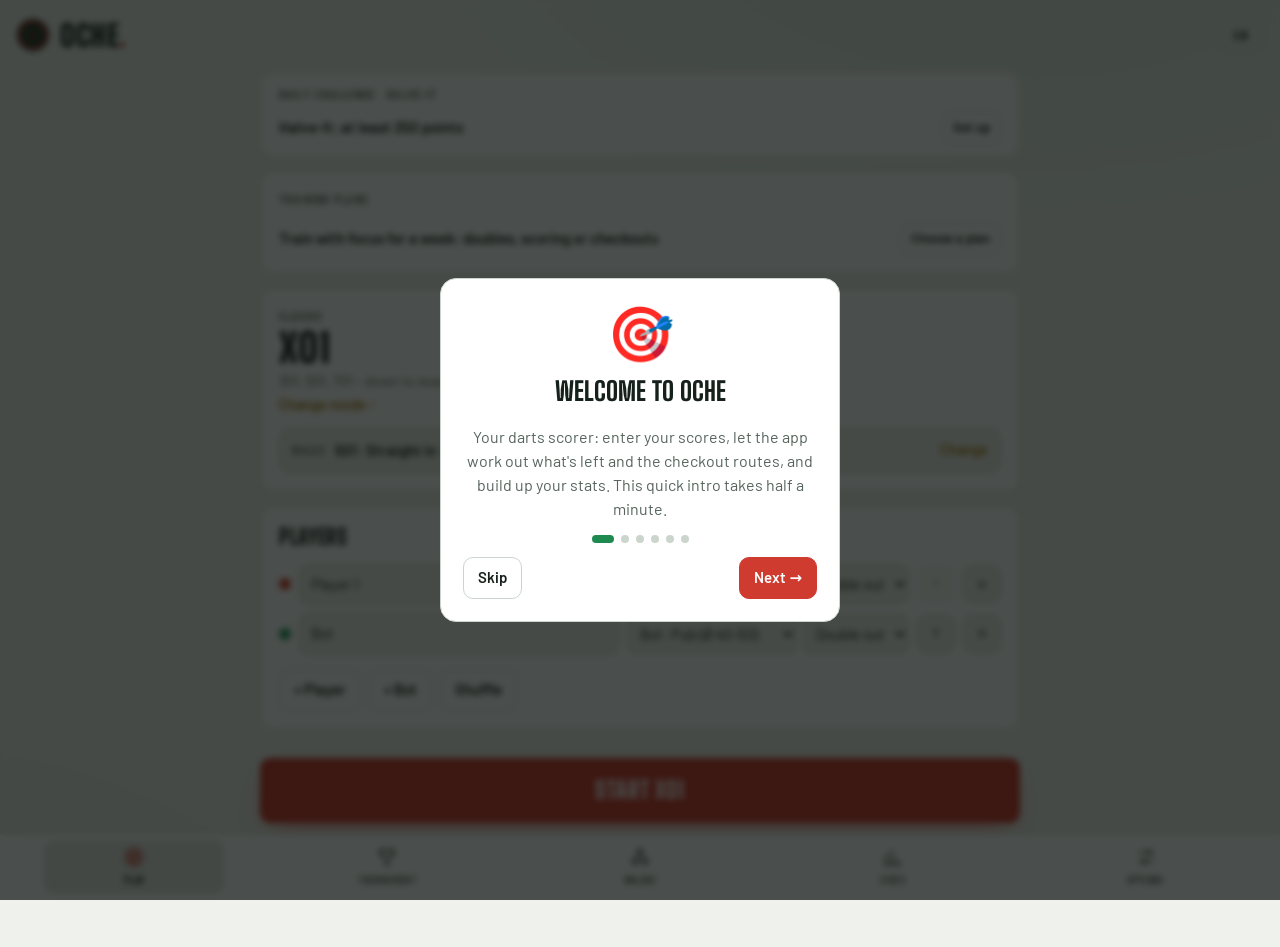
==== commit ce73b8de: "Version 3.1: Bot „Wie ich“, Rangliste, Check-out je Spieler - Neue Bot-Stufe „Wie ich“: spielt mit d" ====
--- a/docs/index.html
+++ b/docs/index.html
@@ -360,10 +360,11 @@
 @media (prefers-reduced-motion:reduce){*{transition:none!important;animation:none!important}}
 
 /* bots, online */
-.prow{display:grid;grid-template-columns:12px minmax(0,1fr) 150px 38px 38px;gap:8px;align-items:center}
+.prow{display:grid;grid-template-columns:12px minmax(0,1fr) auto 38px 38px;gap:8px;align-items:center}
+.psel{display:flex;gap:6px;min-width:0;align-items:center}.psel select{min-width:0;max-width:170px}.psel .cosel{max-width:130px}
 .prow select{background:var(--bg);border:1px solid var(--line);border-radius:9px;padding:9px 8px;min-width:0}
 .prow .rtag{display:flex;align-items:center;gap:6px;min-width:0}
-@media (max-width:520px){.prow{grid-template-columns:12px minmax(0,1fr) 38px 38px}.prow select,.prow .rtag{grid-column:2/-1;grid-row:2}}
+@media (max-width:520px){.prow{grid-template-columns:12px minmax(0,1fr) 38px 38px}.prow .psel{grid-column:2/-1;grid-row:2}.psel select{flex:1;max-width:none}.psel .cosel{flex:0 1 auto}}
 .netrow{display:flex;gap:8px;flex-wrap:wrap}
 .netrow input{flex:1 1 120px;min-width:0;background:var(--bg);border:1px solid var(--line);border-radius:9px;padding:9px 11px}
 .netrow input:focus{border-color:var(--gold);outline:none}
@@ -413,6 +414,7 @@
 .stgrid button{border:1px solid var(--line);background:var(--bg);border-radius:7px;padding:5px 2px;font-size:11px;font-weight:600;white-space:nowrap;overflow:hidden;text-overflow:ellipsis}
 .stgrid button.ok{background:color-mix(in srgb,var(--green,#2e9e5b) 22%,var(--bg));border-color:var(--green,#2e9e5b)}.stgrid button.cur{outline:2px solid var(--gold);outline-offset:1px}
 .namechips{display:flex;flex-direction:column;gap:6px;margin-top:12px}
+.rankdelta{display:flex;gap:6px 16px;flex-wrap:wrap;justify-content:center;align-items:baseline;margin:0}.rankdelta em{font-style:normal;font-weight:700}.rankdelta em.up{color:var(--green-t)}.rankdelta em.down{color:var(--red-t)}
 .nchips{display:flex;gap:8px;flex-wrap:wrap}
 .nchip{border:1px solid var(--line);background:var(--bg);color:var(--fg);border-radius:999px;padding:8px 14px;font-weight:600;min-height:40px}
 .nchip:disabled{opacity:.45}
@@ -444,10 +446,10 @@
 /* ================= Basics ================= */
 const ORDER=[20,1,18,4,13,6,10,15,2,17,3,19,7,16,8,11,14,9,12,5];
 const COLORS=["#d9473b","#2f9e5f","#e6b34a","#4c8fd6","#c060c9","#38b6b0","#e07a3a","#9aa86b"];
-const BOTS=[{l:"Mensch"},{l:"Bot · Anfänger",s:41.5},{l:"Bot · Hobby",s:26.5},{l:"Bot · Kneipe",s:18.5},{l:"Bot · Liga",s:14.3},{l:"Bot · Profi",s:10},{l:"Bot · Weltklasse",s:7}];
-const BOTAVG=["","Ø 20–30","Ø 30–40","Ø 40–50","Ø 50–65","Ø 65–85","Ø 85–105"];
+const BOTS=[{l:"Mensch"},{l:"Bot · Anfänger",s:41.5},{l:"Bot · Hobby",s:26.5},{l:"Bot · Kneipe",s:18.5},{l:"Bot · Liga",s:14.3},{l:"Bot · Profi",s:10},{l:"Bot · Weltklasse",s:7},{l:"Bot · Wie ich",s:16,adapt:true}];
+const BOTAVG=["","Ø 20–30","Ø 30–40","Ø 40–50","Ø 50–65","Ø 65–85","Ø 85–105","passt sich an"];
 const IS_APP=/OcheApp/.test(navigator.userAgent);
-const OCHE_VERSION="3.0";
+const OCHE_VERSION="3.1";
 const IS_PLAY=/OcheApp\/\S*\s+Play\b/.test(navigator.userAgent);
 const $=s=>document.querySelector(s);
 const esc=s=>String(s).replace(/[&<>"']/g,c=>({"&":"&amp;","<":"&lt;",">":"&gt;",'"':"&quot;","'":"&#39;"}[c]));
@@ -513,6 +515,9 @@
   if(score>170)return`<span class="label">Scoring</span><div class="route"><b>T20</b><span class="last">noch ${score-170} bis zum Finish-Bereich</span></div>`;
   return`<span class="label">Kein Checkout möglich</span><div class="last">Stell dir einen Doppel-Rest (z. B. 32 oder 40).</div>`;
 }
+/* Check-out je Spieler (X01): p.co überschreibt die Einstellung des Spiels */
+const CO_LABEL={double:"Double Out",single:"Single Out",master:"Master Out"};
+const coOf=(g,p)=>p&&p.co||g.opts.out;
 const MODES={
 x01:{
   name:"X01",tag:"Klassiker",desc:"301, 501, 701 – runter auf genau null.",
@@ -526,7 +531,7 @@
   init(g){g.players.forEach(p=>{p.legs=0;p.sets=0;p.legsTotal=0;p.pts=0;p.high=0;p.n180=0;p.n140=0;p.n100=0;p.best=null;p.legDarts=0;p.hiFin=0;p.dblDarts=0;p.dblHits=0;p.f9p=0;p.f9d=0;p.coA=[0,0,0];p.coH=[0,0,0]});this.newLeg(g,true)},
   newLeg(g,first){g.players.forEach(p=>{p.score=g.opts.start;p.opened=g.opts.in==="single";p.legDarts=0;p.legVisit=0});if(!first)g.start=(g.start+1)%g.players.length;g.cur=g.start;g.round=1},
   begin(g,p){p.turnStart=p.score;p.turnOpened=p.opened},
-  dblChance(g,p){return g.opts.out==="double"&&p.opened&&((p.score<=40&&p.score%2===0)||p.score===50)},
+  dblChance(g,p){return coOf(g,p)==="double"&&p.opened&&((p.score<=40&&p.score%2===0)||p.score===50)},
   legWon(g,p){
     p.legs++;p.legsTotal++;p.hiFin=Math.max(p.hiFin,p.turnStart);
     if(p.best===null||p.legDarts<p.best)p.best=p.legDarts;
@@ -545,18 +550,18 @@
     p.legDarts++;
     if(!p.opened){if(d.m===2){p.opened=true}else return{}}
     const chance=this.dblChance(g,p);if(chance)p.dblDarts++;
-    const rest=p.score-val(d),o=g.opts.out;
+    const rest=p.score-val(d),o=coOf(g,p);
     const bust=rest<0||(rest===1&&o!=="single")||(rest===0&&o==="double"&&d.m!==2)||(rest===0&&o==="master"&&d.m===1);
     if(bust){p.score=p.turnStart;p.opened=p.turnOpened;return{end:true,bust:true,toast:["Überworfen","red"]}}
     p.score=rest;
     if(rest===0){if(chance)p.dblHits++;return this.legWon(g,p)}
     return{};
   },
-  visitInfo(g,p){return{rest:p.score,out:g.opts.out,opened:p.opened}},
+  visitInfo(g,p){return{rest:p.score,out:coOf(g,p),opened:p.opened}},
   visit(g,p,total,nd,dbl){
     p.legDarts+=nd;p._nd=nd;
     if(!p.opened){if(total>0)p.opened=true;else return{end:true}}
-    const rest=p.score-total,o=g.opts.out;
+    const rest=p.score-total,o=coOf(g,p);
     if(o==="double")p.dblDarts+=Math.max(dbl||0,rest===0?1:0);
     if(rest<0||(rest===1&&o!=="single")){p.score=p.turnStart;p.opened=p.turnOpened;return{end:true,bust:true,toast:["Überworfen","red"]}}
     p.score=rest;
@@ -569,15 +574,15 @@
     if(!r.bust&&!r.toast&&!r.win){if(s===180)r.toast=["180!","gold"];else if(s>=100)r.toast=[String(s),"gold"]}
     const nd=g.turn.length===1&&g.turn[0].tot!=null?(p._nd||3):g.turn.length;
     if((p.legVisit||0)<3){p.f9p+=s;p.f9d+=nd}p.legVisit=(p.legVisit||0)+1;
-    if(p.turnOpened&&p.turnStart<=170&&g.opts.out!=="single"&&checkout(p.turnStart,3,g.opts.out)){const b=p.turnStart<=40?0:p.turnStart<=100?1:2;p.coA[b]++;if(p.score===0&&!r.bust)p.coH[b]++}
+    if(p.turnOpened&&p.turnStart<=170&&coOf(g,p)!=="single"&&checkout(p.turnStart,3,coOf(g,p))){const b=p.turnStart<=40?0:p.turnStart<=100?1:2;p.coA[b]++;if(p.score===0&&!r.bust)p.coH[b]++}
     return s;
   },
-  aim(g,p){return p.opened?aimFinish(p.score,g.opts.out,3-g.turn.length):D2(20)},
+  aim(g,p){return p.opened?aimFinish(p.score,coOf(g,p),3-g.turn.length):D2(20)},
   avg:p=>p.darts?(p.pts/p.darts*3):0,
-  card(g,p){return{big:p.score,sub:`<span>Ø ${this.avg(p).toFixed(1)}</span><span>${p.darts} Darts</span>${g.opts.sets>1?`<span class="badge gold">Sets ${p.sets}</span>`:""}${!p.opened?'<span class="badge">nicht offen</span>':""}`,legs:g.opts.legs>1}},
+  card(g,p){return{big:p.score,sub:`<span>Ø ${this.avg(p).toFixed(1)}</span><span>${p.darts} Darts</span>${g.opts.sets>1?`<span class="badge gold">Sets ${p.sets}</span>`:""}${!p.opened?'<span class="badge">nicht offen</span>':""}${p.co&&p.co!==g.opts.out?`<span class="badge">${CO_LABEL[p.co]}</span>`:""}`,legs:g.opts.legs>1}},
   hero(g,p){return{v:p.score,sm:p.opened?"Rest":"Double In"}},
-  hint(g,p){return p.opened?finishHint(p.score,g.opts.out,3-g.turn.length):`<span class="label">Zum Öffnen</span><div class="route"><b class="fin">Doppel</b></div>`},
-  targets(g,p){if(!p.opened)return{dbl:true};const r=checkout(p.score,3-g.turn.length,g.opts.out);return r?{list:[r[0]]}:{list:[T3(20)]}},
+  hint(g,p){return p.opened?finishHint(p.score,coOf(g,p),3-g.turn.length):`<span class="label">Zum Öffnen</span><div class="route"><b class="fin">Doppel</b></div>`},
+  targets(g,p){if(!p.opened)return{dbl:true};const r=checkout(p.score,3-g.turn.length,coOf(g,p));return r?{list:[r[0]]}:{list:[T3(20)]}},
   winners:g=>g.players.filter(p=>g.opts.sets>1?p.sets>=g.opts.sets:p.legs>=g.opts.legs),
   round(g){const s=g.players.reduce((a,q)=>a+q.sets,0),l=g.players.reduce((a,q)=>a+q.legs,0);return`${g.opts.sets>1?`Set ${s+1} · `:""}Leg ${l+1} · Runde ${g.round}`},
   sub:g=>`${g.opts.start} · ${g.opts.in==="double"?"Double In · ":""}${{double:"Double Out",master:"Master Out",single:"Single Out"}[g.opts.out]}${g.opts.sets>1?` · First to ${g.opts.sets} Sets (${g.opts.legs} Legs)`:g.opts.legs>1?" · First to "+g.opts.legs:""}`,
@@ -942,7 +947,7 @@
 function loadCfg(){
   let c=store.get("oche.cfg",null);if(!c||typeof c!=="object")c={mode:"x01",opts:{},players:[{name:"Spieler 1",bot:0},{name:"Bot",bot:3}]};
   if(!MODES[c.mode])c.mode="x01";if(!c.opts||typeof c.opts!=="object"||Array.isArray(c.opts))c.opts={};
-  c.players=(Array.isArray(c.players)?c.players:[]).filter(p=>p&&typeof p==="object"&&!p.remote).slice(0,8).map(p=>({name:String(p.name==null?"":p.name).slice(0,18),bot:Math.max(0,Math.min(6,p.bot|0))}));
+  c.players=(Array.isArray(c.players)?c.players:[]).filter(p=>p&&typeof p==="object"&&!p.remote).slice(0,8).map(p=>Object.assign({name:String(p.name==null?"":p.name).slice(0,18),bot:Math.max(0,Math.min(BOTS.length-1,p.bot|0))},CO_LABEL[p.co]?{co:p.co}:{}));
   if(!c.players.length)c.players=[{name:"Spieler 1",bot:0}];return c}
 let cfg=loadCfg();
 let view="setup",g=null,hist=[],mult=1,inputMode=store.get("oche.input","keys"),sound=store.get("oche.sound",IS_APP);
@@ -987,8 +992,9 @@
 /* ================= Engine ================= */
 function startGame(o){
   const mode=o?o.mode:cfg.mode,M=MODES[mode],list=o?o.players:cfg.players;
-  let ps=list.map((p,i)=>({name:(p.name||"").trim()||defName(i+1),color:profColor(p,i),bot:p.remote?0:(p.bot|0),owner:p.remote||(net.role==="host"?net.token:null),darts:0,hits:0,turns:0,out:false}));
+  let ps=list.map((p,i)=>Object.assign({name:(p.name||"").trim()||defName(i+1),color:profColor(p,i),bot:p.remote?0:(p.bot|0),owner:p.remote||(net.role==="host"?net.token:null),darts:0,hits:0,turns:0,out:false},mode==="x01"&&CO_LABEL[p.co]?{co:p.co}:{}));
   if(!o&&cfg.teams&&teamOK())ps=buildTeams(list);
+  adaptBots(ps);
   g={id:Date.now().toString(36)+Math.random().toString(36).slice(2,7),mode,opts:o?o.opts:optsFor(mode),tour:o&&o.tour||null,fast:!!(o&&o.tour&&ps.every(p=>p.bot)),players:ps,cur:0,start:0,round:1,turn:[],last:null,over:false,winIdx:null,winList:null};
   M.init(g);beginTurn();hist=[];mult=1;sumBuf="";view="game";sayStop();callEv({k:"gameon",name:pname(ps[g.cur])});callRequire();render();
 }
@@ -1039,7 +1045,7 @@
 }
 function callRequire(){
   if(!g||g.over)return;const p=g.players[g.cur];
-  if(g.mode==="x01"&&p.opened&&p.score<=170&&checkout(p.score,3,g.opts.out))callEv({k:"require",v:p.score,name:pname(p)});
+  if(g.mode==="x01"&&p.opened&&p.score<=170&&checkout(p.score,3,coOf(g,p)))callEv({k:"require",v:p.score,name:pname(p)});
   if((g.mode==="c121"||g.mode==="cotrain")&&p.rest<=170)callEv({k:"require",v:p.rest,name:pname(p)});
 }
 function endGame(){
@@ -1059,6 +1065,23 @@
 function fillTurn(){if(!g||g.over)return;const c=g.cur,left=3-g.turn.length;for(let i=0;i<left;i++){throwDart({n:0,m:0});if(!g||g.over||g.cur!==c||g.turn.length===0)break}}
 
 /* ---- bot ---- */
+/* Bot "Wie ich": spielt so stark wie die menschlichen Mitspieler laut ihrer X01-Statistik (Mittel der Averages,
+   ohne Statistik Ø 45). Streuung aus den Stufen interpoliert, nachgemessen mit simulierten 501-Legs. */
+const BOT_CAL=[[16.5,48],[20.7,40],[23.2,33],[30.7,27],[34.6,22],[42.9,18.5],[51.3,15.5],[58.6,13],[66.2,11],[77.2,9.5],[83,8],[91.2,7],[99.7,6]];
+function sigmaFor(avg){const C=BOT_CAL;if(avg<=C[0][0])return C[0][1];for(let i=1;i<C.length;i++)if(avg<=C[i][0]){const [a0,s0]=C[i-1],[a1,s1]=C[i],f=(avg-a0)/(a1-a0);return Math.exp(Math.log(s0)+f*(Math.log(s1)-Math.log(s0)))}return C[C.length-1][1]}
+function myAverage(names){
+  const all=statsAll(),avgs=[];
+  names.forEach(n=>{const e=all[statKey(n)];if(!e)return;const X=e.games.filter(r=>r.x&&r.darts>0).slice(-30);const d=X.reduce((a,r)=>a+(+r.darts||0),0);if(d>=30)avgs.push(X.reduce((a,r)=>a+(+r.x.pts||0),0)/d*3)});
+  return avgs.length?avgs.reduce((a,b)=>a+b,0)/avgs.length:45;
+}
+function adaptBots(ps){
+  const adapt=q=>q.bot&&BOTS[q.bot]&&BOTS[q.bot].adapt;
+  const all=ps.flatMap(q=>q.members||[q]);if(!all.some(adapt))return;
+  const avg=Math.round(Math.max(20,Math.min(100,myAverage(all.filter(q=>!q.bot).map(q=>q.name)))));
+  all.forEach(q=>{if(adapt(q)){q.sig=sigmaFor(avg);q.botAvg=avg}});
+  ps.forEach(q=>{if(q.members&&adapt(q.members[0])){q.sig=q.members[0].sig}});
+  setTimeout(()=>toastLocal("Bot „Wie ich“ spielt mit Ø "+avg,"gold"),300);
+}
 function scheduleBot(){
   clearTimeout(botTimer);botTimer=null;
   if(net.role&&net.role!=="host"||view!=="game"||!g||g.over)return;
@@ -1068,7 +1091,7 @@
 function botThrow(){
   botTimer=null;if(view!=="game"||!g||g.over)return;
   const p=g.players[g.cur];if(!p.bot)return;
-  const s=BOTS[p.bot].s,[ax,ay]=aimPoint(MODES[g.mode].aim(g,p));
+  const s=p.sig||BOTS[p.bot].s,[ax,ay]=aimPoint(MODES[g.mode].aim(g,p));
   const x=ax+s*gauss(),y=ay+s*1.15*gauss();
   const r=Math.hypot(x,y),k=r>215?215/r:1;
   throwDart(hitAt(x,y),[+(x*k).toFixed(1),+(y*k).toFixed(1)]);
@@ -1412,6 +1435,8 @@
 /* Muster: [Regex, en, es, fr, it, nl, pl, pt]  ·  $1 = Gruppe roh, @1 = Gruppe übersetzt,
    {1|ein|mehr} bzw. {1|1|2-4|5+} (Polnisch) = Plural nach Gruppe 1. Ein einzelner Text gilt für alle Sprachen. */
 const PAT=[
+ [/^Bot „Wie ich“ spielt mit Ø (\d+)$/,"“Like me” bot plays at a $1 average","El bot «Como yo» juega con promedio $1","Le bot « Comme moi » joue à $1 de moyenne","Il bot «Come me» gioca con media $1","Bot ‘Zoals ik’ speelt met gemiddelde $1","Bot „Jak ja” gra ze średnią $1","O bot «Como eu» joga com média $1"],
+ [/^Check-Out Spieler (\d+)$/,"Check-out player $1","Cierre jugador $1","Finition joueur $1","Chiusura giocatore $1","Uitgooi speler $1","Zakończenie gracz $1","Fecho jogador $1"],
  [/^(\d+) geschafft$/,"$1 checked out","$1 conseguidos","$1 réussies","$1 riuscite","$1 gehaald","Udane: $1","$1 conseguidos"],
  [/^Ziel (\d+) · Aufnahme (\d)\/([12])$/,"Target $1 · visit $2/$3","Objetivo $1 · tirada $2/$3","Cible $1 · volée $2/$3","Obiettivo $1 · turno $2/$3","Doel $1 · beurt $2/$3","Cel $1 · kolejka $2/$3","Alvo $1 · jogada $2/$3"],
  [/^Finish (\d+) von (\d+)$/,"Finish $1 of $2","Cierre $1 de $2","Finition $1 sur $2","Chiusura $1 di $2","Finish $1 van $2","Checkout $1 z $2","Fecho $1 de $2"],
@@ -1527,7 +1552,7 @@
 ];
 
 /* Nachträge: [Deutsch, en, es, fr, it, nl, pl, pt] */
-[["Eigene Stimme", "Own voice", "Voz propia", "Ma voix", "La tua voce", "Eigen stem", "Własny głos", "Voz própria"],["🎙 Eigene Stimme aufnehmen", "🎙 Record your own voice", "🎙 Grabar tu propia voz", "🎙 Enregistrer ta voix", "🎙 Registra la tua voce", "🎙 Eigen stem opnemen", "🎙 Nagraj własny głos", "🎙 Gravar a tua voz"],["Eigene Stimme aufnehmen", "Record your own voice", "Grabar tu propia voz", "Enregistrer ta voix", "Registra la tua voce", "Eigen stem opnemen", "Nagraj własny głos", "Gravar a tua voz"],["Sprich jede Ansage einmal ein. Die Aufnahme startet, sobald du sprichst, und endet nach einer kurzen Pause von selbst. Danach geht es automatisch weiter. Was fehlt, übernimmt die Profi-Stimme.", "Say each call once. Recording starts as soon as you speak and stops by itself after a short pause, then moves on automatically. Anything missing is covered by the pro voice.", "Di cada anuncio una vez. La grabación empieza en cuanto hablas y se detiene sola tras una pausa corta; luego pasa al siguiente. Lo que falte lo cubre la voz pro.", "Dis chaque annonce une fois. L’enregistrement démarre dès que tu parles et s’arrête seul après une courte pause, puis passe à la suivante. Ce qui manque est assuré par la voix pro.", "Pronuncia ogni annuncio una volta. La registrazione parte appena parli e si ferma da sola dopo una breve pausa, poi passa al successivo. Ciò che manca lo copre la voce pro.", "Spreek elke aankondiging één keer in. De opname start zodra je praat en stopt na een korte pauze vanzelf, daarna gaat het automatisch verder. Wat ontbreekt, neemt de pro-stem over.", "Nagraj każdą zapowiedź raz. Nagrywanie startuje, gdy zaczniesz mówić, i kończy się samo po krótkiej przerwie, potem przechodzi dalej. Brakujące zapowiedzi przejmie głos pro.", "Diz cada anúncio uma vez. A gravação começa assim que falas e para sozinha após uma pausa curta, depois avança automaticamente. O que faltar fica a cargo da voz pro."],["Ansage", "Call", "Anuncio", "Annonce", "Annuncio", "Aankondiging", "Zapowiedź", "Anúncio"],["Aufnahme läuft …", "Recording …", "Grabando …", "Enregistrement …", "Registrazione …", "Opnemen …", "Nagrywanie …", "A gravar …"],["Bereit, sprich jetzt.", "Ready, speak now.", "Listo, habla ahora.", "Prêt, parle maintenant.", "Pronto, parla ora.", "Klaar, spreek nu.", "Gotowe, mów teraz.", "Pronto, fala agora."],["Neu aufnehmen", "Record again", "Grabar de nuevo", "Réenregistrer", "Registra di nuovo", "Opnieuw opnemen", "Nagraj ponownie", "Gravar de novo"],["▶ Anhören", "▶ Listen", "▶ Escuchar", "▶ Écouter", "▶ Ascolta", "▶ Beluisteren", "▶ Odsłuchaj", "▶ Ouvir"],["Vorherige", "Previous", "Anterior", "Précédente", "Precedente", "Vorige", "Poprzednia", "Anterior"],["Nächste", "Next", "Siguiente", "Suivante", "Successivo", "Volgende", "Następna", "Seguinte"],["Automatisch weiter", "Auto advance", "Avanzar automáticamente", "Suite automatique", "Avanti automatico", "Automatisch verder", "Automatycznie dalej", "Avançar automaticamente"],["Diese Aufnahme löschen", "Delete this recording", "Borrar esta grabación", "Supprimer cet enregistrement", "Elimina questa registrazione", "Deze opname verwijderen", "Usuń to nagranie", "Apagar esta gravação"],["Alle löschen", "Delete all", "Borrar todo", "Tout supprimer", "Elimina tutto", "Alles verwijderen", "Usuń wszystko", "Apagar tudo"],["Wirklich alle löschen?", "Really delete all?", "¿Borrar todo de verdad?", "Vraiment tout supprimer ?", "Eliminare davvero tutto?", "Echt alles verwijderen?", "Na pewno usunąć wszystko?", "Apagar mesmo tudo?"],["Die Aufnahmen bleiben nur auf diesem Gerät und sind nicht im Backup enthalten.", "Recordings stay on this device only and are not included in the backup.", "Las grabaciones se quedan solo en este dispositivo y no se incluyen en la copia de seguridad.", "Les enregistrements restent sur cet appareil et ne sont pas inclus dans la sauvegarde.", "Le registrazioni restano solo su questo dispositivo e non sono incluse nel backup.", "Opnames blijven alleen op dit apparaat en zitten niet in de back-up.", "Nagrania zostają tylko na tym urządzeniu i nie trafiają do kopii zapasowej.", "As gravações ficam só neste dispositivo e não entram na cópia de segurança."],["Nichts gehört. Tippe auf „Aufnehmen“, um es noch einmal zu versuchen.", "Didn't hear anything. Tap “Record” to try again.", "No se ha oído nada. Toca “Grabar” para intentarlo de nuevo.", "Rien entendu. Touche « Enregistrer » pour réessayer.", "Non ho sentito nulla. Tocca “Registra” per riprovare.", "Niets gehoord. Tik op ‘Opnemen’ om het opnieuw te proberen.", "Nic nie słychać. Stuknij „Nagraj”, aby spróbować ponownie.", "Não se ouviu nada. Toca em “Gravar” para tentar de novo."],["Aufnahme konnte nicht gespeichert werden.", "Recording could not be saved.", "No se pudo guardar la grabación.", "Impossible d’enregistrer.", "Impossibile salvare la registrazione.", "Opname kon niet worden opgeslagen.", "Nie udało się zapisać nagrania.", "Não foi possível guardar a gravação."],["Fertig! Alle Ansagen sind aufgenommen.", "Done! All calls are recorded.", "¡Listo! Todos los anuncios están grabados.", "Terminé ! Toutes les annonces sont enregistrées.", "Fatto! Tutti gli annunci sono registrati.", "Klaar! Alle aankondigingen zijn opgenomen.", "Gotowe! Wszystkie zapowiedzi nagrane.", "Feito! Todos os anúncios estão gravados."],["Alle Aufnahmen gelöscht.", "All recordings deleted.", "Todas las grabaciones borradas.", "Tous les enregistrements supprimés.", "Tutte le registrazioni eliminate.", "Alle opnames verwijderd.", "Usunięto wszystkie nagrania.", "Todas as gravações apagadas."],["Farbe", "Colour", "Color", "Couleur", "Colore", "Kleur", "Kolor", "Cor"],["Profilbild", "Profile picture", "Imagen de perfil", "Photo de profil", "Immagine del profilo", "Profielfoto", "Zdjęcie profilowe", "Imagem de perfil"],["Farbe und Profilbild", "Colour and profile picture", "Color e imagen de perfil", "Couleur et photo de profil", "Colore e immagine del profilo", "Kleur en profielfoto", "Kolor i zdjęcie profilowe", "Cor e imagem de perfil"],["Gilt für alle Spiele unter diesem Namen.", "Applies to all games under this name.", "Se aplica a todas las partidas con este nombre.", "S'applique à toutes les parties sous ce nom.", "Vale per tutte le partite con questo nome.", "Geldt voor alle potjes onder deze naam.", "Dotyczy wszystkich gier pod tą nazwą.", "Aplica-se a todos os jogos com este nome."],["Spielverlauf", "Match history", "Desarrollo de la partida", "Déroulement de la partie", "Andamento della partita", "Wedstrijdverloop", "Przebieg gry", "Desenrolar do jogo"],["Verlauf", "History", "Desarrollo", "Détails", "Andamento", "Verloop", "Przebieg", "Detalhes"],["nicht beendet", "not finished", "sin terminar", "non terminé", "non finito", "niet afgemaakt", "nieukończony", "não terminado"],["Punkte und Rest je Aufnahme. ✕ = überworfen, grün = Checkout, gold = 100+.", "Score and points left per visit. ✕ = bust, green = checkout, gold = 100+.", "Puntos y restante por tirada. ✕ = pasado, verde = cierre, dorado = 100+.", "Points et reste par volée. ✕ = bust, vert = finish, or = 100+.", "Punti e resto per turno. ✕ = sballato, verde = chiusura, oro = 100+.", "Score en rest per beurt. ✕ = bust, groen = uitgooi, goud = 100+.", "Punkty i reszta na kolejkę. ✕ = przerzut, zielony = zamknięcie, złoty = 100+.", "Pontos e resto por jogada. ✕ = rebentou, verde = fecho, dourado = 100+."],["Trainingspläne", "Training plans", "Planes de entrenamiento", "Plans d'entraînement", "Piani di allenamento", "Trainingsplannen", "Plany treningowe", "Planos de treino"],["Trainingsplan", "Training plan", "Plan de entrenamiento", "Plan d'entraînement", "Piano di allenamento", "Trainingsplan", "Plan treningowy", "Plano de treino"],["Eine Woche gezielt trainieren: Doppel, Scoring oder Checkout", "Train with focus for a week: doubles, scoring or checkouts", "Entrena una semana con un objetivo: dobles, puntuación o cierres", "Une semaine d'entraînement ciblé : doubles, scoring ou finish", "Una settimana di allenamento mirato: doppi, punteggio o chiusure", "Een week gericht trainen: dubbels, scoren of uitgooien", "Tydzień celowanego treningu: podwójne, punktowanie lub zamknięcia", "Uma semana de treino focado: duplos, pontuação ou fechos"],["Plan wählen", "Choose a plan", "Elegir plan", "Choisir un plan", "Scegli un piano", "Plan kiezen", "Wybierz plan", "Escolher plano"],["Plan geschafft!", "Plan complete!", "¡Plan completado!", "Plan terminé !", "Piano completato!", "Plan voltooid!", "Plan ukończony!", "Plano concluído!"],["Alle 7 Einheiten geschafft. Stark!", "All 7 sessions done. Great work!", "Las 7 sesiones completadas. ¡Genial!", "Les 7 séances sont faites. Bravo !", "Tutte e 7 le sessioni completate. Grande!", "Alle 7 sessies gehaald. Sterk!", "Wszystkie 7 sesji ukończone. Świetnie!", "As 7 sessões concluídas. Muito bem!"],["Neuer Plan", "New plan", "Nuevo plan", "Nouveau plan", "Nuovo piano", "Nieuw plan", "Nowy plan", "Novo plano"],["Heute geschafft, morgen geht es weiter", "Done for today, continue tomorrow", "Hecho por hoy, mañana sigues", "Fait pour aujourd'hui, la suite demain", "Fatto per oggi, si continua domani", "Klaar voor vandaag, morgen verder", "Na dziś gotowe, jutro dalej", "Feito por hoje, amanhã continuas"],["Trainingsplan wählen", "Choose a training plan", "Elegir plan de entrenamiento", "Choisir un plan d'entraînement", "Scegli un piano di allenamento", "Trainingsplan kiezen", "Wybierz plan treningowy", "Escolher plano de treino"],["Jeden Tag eine Einheit. Eine Einheit zählt, wenn du ihr Ziel in einem Spiel erreichst.", "One session per day. A session counts when you reach its goal in a game.", "Una sesión al día. Una sesión cuenta cuando alcanzas su objetivo en una partida.", "Une séance par jour. Une séance compte quand tu atteins son objectif dans une partie.", "Una sessione al giorno. Una sessione conta quando raggiungi il suo obiettivo in una partita.", "Elke dag één sessie. Een sessie telt als je het doel in een potje haalt.", "Jedna sesja dziennie. Sesja się liczy, gdy osiągniesz jej cel w grze.", "Uma sessão por dia. Uma sessão conta quando atinges o objetivo num jogo."],["Starten", "Start", "Empezar", "Commencer", "Inizia", "Starten", "Start", "Começar"],["Doppel-Woche", "Doubles week", "Semana de dobles", "Semaine des doubles", "Settimana dei doppi", "Dubbelweek", "Tydzień podwójnych", "Semana de duplos"],["Scoring-Woche", "Scoring week", "Semana de puntuación", "Semaine du scoring", "Settimana del punteggio", "Scoreweek", "Tydzień punktowania", "Semana de pontuação"],["Checkout-Woche", "Checkout week", "Semana de cierres", "Semaine des finishs", "Settimana delle chiusure", "Uitgooiweek", "Tydzień zamknięć", "Semana de fechos"],["Sieben Einheiten rund um Doppel und Finish", "Seven sessions on doubles and finishing", "Siete sesiones de dobles y cierres", "Sept séances autour des doubles et du finish", "Sette sessioni su doppi e chiusure", "Zeven sessies rond dubbels en uitgooien", "Siedem sesji o podwójnych i kończeniu", "Sete sessões sobre duplos e fechos"],["Sieben Einheiten für mehr Punkte pro Aufnahme", "Seven sessions for more points per visit", "Siete sesiones para más puntos por tirada", "Sept séances pour plus de points par volée", "Sette sessioni per più punti a turno", "Zeven sessies voor meer punten per beurt", "Siedem sesji, by zdobywać więcej punktów na kolejkę", "Sete sessões para mais pontos por jogada"],["Sieben Einheiten, um Legs sicher zu beenden", "Seven sessions to finish legs reliably", "Siete sesiones para cerrar legs con seguridad", "Sept séances pour finir tes legs à coup sûr", "Sette sessioni per chiudere i leg con sicurezza", "Zeven sessies om legs zeker uit te gooien", "Siedem sesji, by pewnie kończyć legi", "Sete sessões para fechar legs com segurança"],["Doppel-Training D1 bis Bull: mindestens 15 % Quote", "Doubles practice D1 to bull: at least 15 % hit rate", "Entrenamiento de dobles D1 a bull: al menos 15 % de acierto", "Entraînement aux doubles D1 au bull : au moins 15 % de réussite", "Allenamento sui doppi da D1 al bull: almeno 15 % di precisione", "Dubbeltraining D1 tot bull: minstens 15 % raak", "Trening podwójnych od D1 do bulla: co najmniej 15 % skuteczności", "Treino de duplos D1 ao bull: pelo menos 15 % de acerto"],["Around the Clock nur auf Doppel beenden", "Finish Around the Clock on doubles only", "Termina Around the Clock solo con dobles", "Termine Around the Clock uniquement sur les doubles", "Completa Around the Clock solo sui doppi", "Maak Around the Clock af met alleen dubbels", "Ukończ Around the Clock tylko na podwójnych", "Termina Around the Clock só com duplos"],["Bob's 27 mit mindestens 50 Punkten beenden", "Finish Bob's 27 with at least 50 points", "Termina Bob's 27 con al menos 50 puntos", "Termine Bob's 27 avec au moins 50 points", "Completa Bob's 27 con almeno 50 punti", "Maak Bob's 27 af met minstens 50 punten", "Ukończ Bob's 27 z co najmniej 50 punktami", "Termina o Bob's 27 com pelo menos 50 pontos"],["Top-Doppel: mindestens 20 % Quote", "Top doubles: at least 20 % hit rate", "Dobles favoritos: al menos 20 % de acierto", "Doubles favoris : au moins 20 % de réussite", "Doppi preferiti: almeno 20 % di precisione", "Topdubbels: minstens 20 % raak", "Najlepsze podwójne: co najmniej 20 % skuteczności", "Duplos de topo: pelo menos 20 % de acerto"],["61 mit 10 Versuchen: Ziel 66 oder höher schaffen", "61 with 10 attempts: reach target 66 or higher", "61 con 10 intentos: alcanza el objetivo 66 o más", "61 en 10 essais : atteins la cible 66 ou plus", "61 con 10 tentativi: raggiungi l'obiettivo 66 o più", "61 met 10 pogingen: haal doel 66 of hoger", "61 w 10 próbach: osiągnij cel 66 lub wyższy", "61 com 10 tentativas: chega ao alvo 66 ou mais"],["Bob's 27 beenden, ohne unter null zu fallen", "Finish Bob's 27 without dropping below zero", "Termina Bob's 27 sin bajar de cero", "Termine Bob's 27 sans passer sous zéro", "Completa Bob's 27 senza scendere sotto zero", "Maak Bob's 27 af zonder onder nul te zakken", "Ukończ Bob's 27, nie spadając poniżej zera", "Termina o Bob's 27 sem descer abaixo de zero"],["High Score, 5 Runden: mindestens 200 Punkte", "High Score, 5 rounds: at least 200 points", "High Score, 5 rondas: al menos 200 puntos", "High Score, 5 manches : au moins 200 points", "High Score, 5 turni: almeno 200 punti", "High Score, 5 rondes: minstens 200 punten", "High Score, 5 rund: co najmniej 200 punktów", "High Score, 5 rondas: pelo menos 200 pontos"],["Around the Clock in höchstens 70 Darts", "Around the Clock in 70 darts or fewer", "Around the Clock en 70 dardos o menos", "Around the Clock en 70 fléchettes maximum", "Around the Clock in al massimo 70 freccette", "Around the Clock in hoogstens 70 pijlen", "Around the Clock w najwyżej 70 lotkach", "Around the Clock em 70 dardos ou menos"],["High Score, 10 Runden: mindestens 400 Punkte", "High Score, 10 rounds: at least 400 points", "High Score, 10 rondas: al menos 400 puntos", "High Score, 10 manches : au moins 400 points", "High Score, 10 turni: almeno 400 punti", "High Score, 10 rondes: minstens 400 punten", "High Score, 10 rund: co najmniej 400 punktów", "High Score, 10 rondas: pelo menos 400 pontos"],["Halve-It: mindestens 200 Punkte", "Halve-It: at least 200 points", "Halve-It: al menos 200 puntos", "Halve-It : au moins 200 points", "Halve-It: almeno 200 punti", "Halve-It: minstens 200 punten", "Halve-It: co najmniej 200 punktów", "Halve-It: pelo menos 200 pontos"],["501 Double Out: mit Average ab 40 beenden", "501 double out: finish with an average of 40+", "501 double out: termina con un promedio de 40+", "501 double out : termine avec une moyenne de 40+", "501 double out: chiudi con una media di 40+", "501 double out: uitgooien met een gemiddelde van 40+", "501 double out: zakończ ze średnią 40+", "501 double out: termina com média de 40+"],["501 Double Out: mit Average ab 50 beenden", "501 double out: finish with an average of 50+", "501 double out: termina con un promedio de 50+", "501 double out : termine avec une moyenne de 50+", "501 double out: chiudi con una media di 50+", "501 double out: uitgooien met een gemiddelde van 50+", "501 double out: zakończ ze średnią 50+", "501 double out: termina com média de 50+"],["101 Double Out in höchstens 15 Darts", "101 double out in 15 darts or fewer", "101 double out en 15 dardos o menos", "101 double out en 15 fléchettes maximum", "101 double out in al massimo 15 freccette", "101 double out in hoogstens 15 pijlen", "101 double out w najwyżej 15 lotkach", "101 double out em 15 dardos ou menos"],["81 mit 10 Versuchen: Ziel 86 oder höher schaffen", "81 with 10 attempts: reach target 86 or higher", "81 con 10 intentos: alcanza el objetivo 86 o más", "81 en 10 essais : atteins la cible 86 ou plus", "81 con 10 tentativi: raggiungi l'obiettivo 86 o più", "81 met 10 pogingen: haal doel 86 of hoger", "81 w 10 próbach: osiągnij cel 86 lub wyższy", "81 com 10 tentativas: chega ao alvo 86 ou mais"],["101 mit 10 Versuchen: Ziel 105 oder höher schaffen", "101 with 10 attempts: reach target 105 or higher", "101 con 10 intentos: alcanza el objetivo 105 o más", "101 en 10 essais : atteins la cible 105 ou plus", "101 con 10 tentativi: raggiungi l'obiettivo 105 o più", "101 met 10 pogingen: haal doel 105 of hoger", "101 w 10 próbach: osiągnij cel 105 lub wyższy", "101 com 10 tentativas: chega ao alvo 105 ou mais"],["301 Double Out in höchstens 24 Darts", "301 double out in 24 darts or fewer", "301 double out en 24 dardos o menos", "301 double out en 24 fléchettes maximum", "301 double out in al massimo 24 freccette", "301 double out in hoogstens 24 pijlen", "301 double out w najwyżej 24 lotkach", "301 double out em 24 dardos ou menos"],["Spracheingabe", "Voice input", "Entrada por voz", "Saisie vocale", "Inserimento vocale", "Spraakinvoer", "Wpisywanie głosem", "Introdução por voz"],["Sprich jetzt, z. B. „Triple 20, 19, 5“ oder „100“", "Speak now, e.g. “treble 20, 19, 5” or “100”", "Habla ahora, p. ej. «triple 20, 19, 5» o «100»", "Parle maintenant, p. ex. « triple 20, 19, 5 » ou « 100 »", "Parla ora, ad es. «triplo 20, 19, 5» o «100»", "Spreek nu, bijv. ‘triple 20, 19, 5’ of ‘100’", "Mów teraz, np. „potrójne 20, 19, 5” albo „100”", "Fala agora, p. ex. «triplo 20, 19, 5» ou «100»"],["nicht verstanden", "not understood", "no entendido", "pas compris", "non capito", "niet verstaan", "nie rozpoznano", "não percebi"],["Mikrofon nicht verfügbar. Erlaube den Mikrofonzugriff.", "Microphone not available. Allow microphone access.", "Micrófono no disponible. Permite el acceso al micrófono.", "Micro indisponible. Autorise l'accès au micro.", "Microfono non disponibile. Consenti l'accesso al microfono.", "Microfoon niet beschikbaar. Sta toegang tot de microfoon toe.", "Mikrofon niedostępny. Zezwól na dostęp do mikrofonu.", "Microfone indisponível. Permite o acesso ao microfone."],["Die Aufnahmen bleiben auf diesem Gerät und sind im Backup enthalten.", "Recordings stay on this device and are included in the backup.", "Las grabaciones se quedan en este dispositivo y se incluyen en la copia de seguridad.", "Les enregistrements restent sur cet appareil et sont inclus dans la sauvegarde.", "Le registrazioni restano su questo dispositivo e sono incluse nel backup.", "Opnames blijven op dit apparaat en zitten in de back-up.", "Nagrania zostają na tym urządzeniu i trafiają do kopii zapasowej.", "As gravações ficam neste dispositivo e entram na cópia de segurança."],["Spielform", "Format", "Formato", "Format", "Formato", "Spelvorm", "Forma gry", "Formato"],["Jeder für sich", "Every player for themselves", "Cada uno por su cuenta", "Chacun pour soi", "Ognuno per sé", "Ieder voor zich", "Każdy na siebie", "Cada um por si"],["Teams zu zweit", "Teams of two", "Equipos de dos", "Équipes de deux", "Squadre da due", "Teams van twee", "Drużyny dwuosobowe", "Equipas de dois"],["Die Partner werfen abwechselnd auf einen gemeinsamen Spielstand.", "Partners take turns throwing for a shared score.", "Los compañeros lanzan por turnos sobre una puntuación común.", "Les partenaires lancent à tour de rôle sur un score commun.", "I compagni lanciano a turno su un punteggio comune.", "Partners gooien om de beurt op een gezamenlijke stand.", "Partnerzy rzucają na zmianę na wspólny wynik.", "Os parceiros lançam alternadamente para uma pontuação comum."],["Team", "Team", "Equipo", "Équipe", "Squadra", "Team", "Drużyna", "Equipa"],["Ergebnis teilen", "Share result", "Compartir resultado", "Partager le résultat", "Condividi risultato", "Uitslag delen", "Udostępnij wynik", "Partilhar resultado"],["Gezählt mit Oche Darts", "Scored with Oche Darts", "Contado con Oche Darts", "Compté avec Oche Darts", "Conteggiato con Oche Darts", "Geteld met Oche Darts", "Liczone z Oche Darts", "Contado com Oche Darts"],["gewinnt", "wins", "gana", "gagne", "vince", "wint", "wygrywa", "ganha"],["Bild gespeichert", "Image saved", "Imagen guardada", "Image enregistrée", "Immagine salvata", "Afbeelding opgeslagen", "Obraz zapisany", "Imagem guardada"],["Reaktion senden", "Send a reaction", "Enviar reacción", "Envoyer une réaction", "Invia una reazione", "Reactie sturen", "Wyślij reakcję", "Enviar reação"],["Als CSV exportieren", "Export as CSV", "Exportar como CSV", "Exporter en CSV", "Esporta come CSV", "Exporteren als CSV", "Eksportuj do CSV", "Exportar como CSV"],["Average", "Average", "Promedio", "Moyenne", "Media", "Gemiddelde", "Średnia", "Média"],["Datei gespeichert", "File saved", "Archivo guardado", "Fichier enregistré", "File salvato", "Bestand opgeslagen", "Plik zapisany", "Ficheiro guardado"],["Datei nicht gespeichert", "File not saved", "Archivo no guardado", "Fichier non enregistré", "File non salvato", "Bestand niet opgeslagen", "Plik niezapisany", "Ficheiro não guardado"],["Tägliche Erinnerung", "Daily reminder", "Recordatorio diario", "Rappel quotidien", "Promemoria giornaliero", "Dagelijkse herinnering", "Codzienne przypomnienie", "Lembrete diário"],["Erinnert dich an Tagesaufgabe oder Trainingsplan, wenn du an dem Tag noch nicht gespielt hast", "Reminds you of the daily challenge or training plan if you haven't played that day", "Te recuerda el reto diario o el plan de entrenamiento si ese día aún no has jugado", "Te rappelle le défi du jour ou ton plan d'entraînement si tu n'as pas encore joué ce jour-là", "Ti ricorda la sfida del giorno o il piano di allenamento se quel giorno non hai ancora giocato", "Herinnert je aan de dagopdracht of het trainingsplan als je die dag nog niet hebt gespeeld", "Przypomina o wyzwaniu dnia lub planie treningowym, jeśli tego dnia jeszcze nie grałeś", "Lembra-te do desafio diário ou do plano de treino se ainda não jogaste nesse dia"],["Zeit fürs Board? 🎯", "Time for the board? 🎯", "¿Hora de la diana? 🎯", "L'heure de la cible ? 🎯", "È ora del bersaglio? 🎯", "Tijd voor het bord? 🎯", "Czas na tarczę? 🎯", "Hora do alvo? 🎯"],["Darts","Darts","Dardos","Fléchettes","Freccette","Pijlen","Lotki","Dardos"],["180er","180s","180s","180s","180","180's","180-tki","180s"],["Ø 3 Darts","3-dart avg","Prom. 3 dardos","Moy. 3 fl.","Media 3 frecce","Gem. 3 pijlen","Śr. 3 lotek","Média 3 dardos"],["Willkommen bei Oche", "Welcome to Oche", "Bienvenido a Oche", "Bienvenue sur Oche", "Benvenuto in Oche", "Welkom bij Oche", "Witaj w Oche", "Bem-vindo ao Oche"],["Dein Dart-Zähler: Punkte eintragen, Rest und Finish-Wege automatisch berechnen lassen und deine Statistik sammeln. Die kurze Einführung dauert eine halbe Minute.", "Your darts scorer: enter your scores, let the app work out what's left and the checkout routes, and build up your stats. This quick intro takes half a minute.", "Tu marcador de dardos: anota tus puntos, deja que la app calcule lo que te queda y las salidas, y acumula tus estadísticas. Esta breve introducción dura medio minuto.", "Ton compteur de fléchettes : saisis tes points, laisse l'appli calculer le reste et les finitions, et accumule tes statistiques. Cette courte introduction dure trente secondes.", "Il tuo segnapunti per le freccette: inserisci i punti, lascia che l'app calcoli il resto e le chiusure e raccogli le tue statistiche. Questa breve introduzione dura mezzo minuto.", "Jouw dartsteller: vul je scores in, laat de app de rest en de uitgooien berekenen en bouw je statistieken op. Deze korte uitleg duurt een halve minuut.", "Twój licznik do darta: wpisuj punkty, a aplikacja sama policzy, ile zostało i jak zakończyć, oraz zbierze twoje statystyki. To krótkie wprowadzenie zajmie pół minuty.", "O teu marcador de dardos: regista os pontos, deixa a app calcular o que falta e os fechos e acumula as tuas estatísticas. Esta breve introdução demora meio minuto."],["Spiel einrichten", "Set up a game", "Preparar una partida", "Préparer une partie", "Prepara una partita", "Spel instellen", "Przygotuj grę", "Preparar um jogo"],["Unter „Spielen“ wählst du den Spielmodus, zum Beispiel 501, Cricket oder Around the Clock, und fügst Spieler oder Bots hinzu. Dann einfach auf Starten tippen.", "Under “Play” you choose the game mode, for example 501, Cricket or Around the Clock, and add players or bots. Then just tap Start.", "En «Jugar» eliges el modo de juego, por ejemplo 501, Cricket o Around the Clock, y añades jugadores o bots. Después solo tienes que pulsar Empezar.", "Dans « Jouer », choisis le mode de jeu, par exemple 501, Cricket ou Around the Clock, et ajoute des joueurs ou des bots. Ensuite, touche simplement Démarrer.", "In «Gioca» scegli la modalità, per esempio 501, Cricket o Around the Clock, e aggiungi giocatori o bot. Poi tocca semplicemente Avvia.", "Onder ‘Spelen’ kies je de spelvorm, bijvoorbeeld 501, Cricket of Around the Clock, en voeg je spelers of bots toe. Tik daarna gewoon op Starten.", "W zakładce „Graj” wybierasz tryb gry, na przykład 501, Cricket albo Around the Clock, i dodajesz graczy lub boty. Potem wystarczy dotknąć Start.", "Em «Jogar» escolhes o modo de jogo, por exemplo 501, Cricket ou Around the Clock, e adicionas jogadores ou bots. Depois é só tocar em Iniciar."],["Würfe eintragen", "Enter your throws", "Anotar lanzamientos", "Saisir les lancers", "Inserire i tiri", "Worpen invoeren", "Wpisywanie rzutów", "Registar lançamentos"],["Drei Wege: einzelne Darts tippen (D = Double, T = Triple), auf die Dartscheibe tippen oder nur die Summe der Aufnahme eingeben. Umschalten geht jederzeit im Spiel, und mit „Zurück“ korrigierst du Fehler.", "Three ways: tap single darts (D = double, T = treble), tap the dartboard, or just enter the total for the visit. You can switch at any time during a game, and “Back” fixes mistakes.", "Tres formas: pulsar cada dardo (D = doble, T = triple), tocar la diana o introducir solo el total de la tirada. Puedes cambiar en cualquier momento de la partida y con «Atrás» corriges errores.", "Trois façons : toucher chaque fléchette (D = double, T = triple), toucher la cible ou saisir seulement le total de la volée. Tu peux changer à tout moment pendant la partie, et « Retour » corrige les erreurs.", "Tre modi: toccare le singole freccette (D = doppio, T = triplo), toccare il bersaglio o inserire solo il totale del turno. Puoi cambiare in qualsiasi momento durante la partita e con «Indietro» correggi gli errori.", "Drie manieren: losse pijlen tikken (D = dubbel, T = triple), op het dartbord tikken of alleen het totaal van de beurt invoeren. Je kunt tijdens het spel altijd wisselen, en met ‘Terug’ herstel je fouten.", "Trzy sposoby: wpisywać pojedyncze lotki (D = podwójne, T = potrójne), dotykać tarczy albo wpisać tylko sumę podejścia. Przełączać można w każdej chwili podczas gry, a „Wstecz” poprawia błędy.", "Três formas: tocar em cada dardo (D = duplo, T = triplo), tocar no alvo ou introduzir só o total da jogada. Podes mudar a qualquer momento durante o jogo, e com «Voltar» corriges erros."],["Caller und Spracheingabe", "Caller and voice input", "Caller y entrada por voz", "Caller et saisie vocale", "Caller e input vocale", "Caller en spraakinvoer", "Caller i wprowadzanie głosem", "Caller e entrada por voz"],["Der Caller sagt die Punkte an, als Profi-Stimme oder mit deiner eigenen Aufnahme. Mit dem Mikrofon-Knopf kannst du deine Punkte auch ansagen statt tippen.", "The caller announces the scores, with a pro voice or your own recording. With the microphone button you can also say your score instead of typing it.", "El caller anuncia los puntos, con una voz profesional o con tu propia grabación. Con el botón del micrófono también puedes decir tus puntos en lugar de escribirlos.", "Le caller annonce les points, avec une voix pro ou ta propre voix enregistrée. Avec le bouton micro, tu peux aussi dire tes points au lieu de les taper.", "Il caller annuncia i punti, con una voce professionale o con la tua registrazione. Con il pulsante del microfono puoi anche dire i tuoi punti invece di digitarli.", "De caller roept de scores om, met een profstem of je eigen opname. Met de microfoonknop kun je je score ook inspreken in plaats van typen.", "Caller ogłasza punkty głosem profesjonalisty albo twoim własnym nagraniem. Przyciskiem mikrofonu możesz też podać punkty głosem zamiast je wpisywać.", "O caller anuncia os pontos, com uma voz profissional ou com a tua própria gravação. Com o botão do microfone também podes dizer os pontos em vez de os escrever."],["Online und Turniere", "Online and tournaments", "Online y torneos", "En ligne et tournois", "Online e tornei", "Online en toernooien", "Online i turnieje", "Online e torneios"],["Unter „Online“ erstellst du einen Raum und teilst den Code. Freunde spielen auf ihrem eigenen Handy mit. Unter „Turnier“ spielst du K.-o. oder Liga.", "Under “Online” you create a room and share the code. Friends play along on their own phones. Under “Tournament” you play knockout or league.", "En «Online» creas una sala y compartes el código. Tus amigos juegan desde su propio móvil. En «Torneo» juegas eliminatorias o liga.", "Dans « En ligne », crée une salle et partage le code. Tes amis jouent depuis leur propre téléphone. Dans « Tournoi », joue en élimination directe ou en championnat.", "In «Online» crei una stanza e condividi il codice. Gli amici giocano dal proprio telefono. In «Torneo» giochi a eliminazione diretta o a girone.", "Onder ‘Online’ maak je een kamer aan en deel je de code. Vrienden spelen mee op hun eigen telefoon. Onder ‘Toernooi’ speel je knock-out of competitie.", "W zakładce „Online” tworzysz pokój i udostępniasz kod. Znajomi grają na własnych telefonach. W zakładce „Turniej” grasz systemem pucharowym albo ligowym.", "Em «Online» crias uma sala e partilhas o código. Os amigos jogam no próprio telemóvel. Em «Torneio» jogas a eliminar ou em liga."],["Statistik und Training", "Stats and training", "Estadísticas y entrenamiento", "Statistiques et entraînement", "Statistiche e allenamento", "Statistieken en training", "Statystyki i trening", "Estatísticas e treino"],["Average, Doppelquote, 180er und Verlauf findest du unter „Statistik“. Trainingspläne und Tagesaufgaben helfen dir, besser zu werden. Viel Spaß an der Oche!", "You'll find your average, doubles rate, 180s and history under “Stats”. Training plans and daily challenges help you get better. Have fun at the oche!", "En «Estadísticas» encontrarás tu promedio, el porcentaje de dobles, los 180 y el historial. Los planes de entrenamiento y los retos diarios te ayudan a mejorar. ¡Diviértete en la línea!", "Moyenne, taux de doubles, 180 et historique se trouvent dans « Statistiques ». Les plans d'entraînement et les défis du jour t'aident à progresser. Amuse-toi bien à l'oche !", "Media, percentuale sui doppi, 180 e cronologia sono in «Statistiche». I piani di allenamento e le sfide del giorno ti aiutano a migliorare. Buon divertimento in pedana!", "Je gemiddelde, dubbelpercentage, 180's en geschiedenis vind je onder ‘Statistieken’. Trainingsschema's en dagopdrachten helpen je beter te worden. Veel plezier aan de oche!", "Średnią, skuteczność na podwójnych, 180-tki i historię znajdziesz w zakładce „Statystyki”. Plany treningowe i zadania dnia pomogą ci stać się lepszym. Miłej gry!", "Em «Estatísticas» encontras a média, a percentagem de duplos, os 180 e o histórico. Os planos de treino e os desafios diários ajudam-te a melhorar. Diverte-te no oche!"],["Überspringen", "Skip", "Saltar", "Passer", "Salta", "Overslaan", "Pomiń", "Saltar"],["Los geht’s", "Let's go", "¡Vamos!", "C'est parti", "Si comincia", "Aan de slag", "Zaczynamy", "Vamos lá"],["Weiter →", "Next →", "Siguiente →", "Suivant →", "Avanti →", "Volgende →", "Dalej →", "Seguinte →"],["Hilfe & häufige Fragen", "Help & FAQ", "Ayuda y preguntas frecuentes", "Aide et FAQ", "Aiuto e domande frequenti", "Hulp en veelgestelde vragen", "Pomoc i najczęstsze pytania", "Ajuda e perguntas frequentes"],["Wie korrigiere ich einen falschen Wurf?", "How do I correct a wrong throw?", "¿Cómo corrijo un lanzamiento equivocado?", "Comment corriger un lancer erroné ?", "Come correggo un tiro sbagliato?", "Hoe verbeter ik een verkeerde worp?", "Jak poprawić błędny rzut?", "Como corrijo um lançamento errado?"],["Tippe im Spiel auf „Zurück“. Damit nimmst du den letzten Dart zurück, auch wenn schon der nächste Spieler dran ist.", "Tap “Back” during the game. This takes back the last dart, even if it's already the next player's turn.", "Pulsa «Atrás» durante la partida. Así deshaces el último dardo, aunque ya sea el turno del siguiente jugador.", "Touche « Retour » pendant la partie. Cela annule la dernière fléchette, même si c'est déjà au joueur suivant.", "Tocca «Indietro» durante la partita. Così annulli l'ultima freccetta, anche se è già il turno del giocatore successivo.", "Tik tijdens het spel op ‘Terug’. Daarmee neem je de laatste pijl terug, ook als de volgende speler al aan de beurt is.", "Dotknij „Wstecz” podczas gry. Cofniesz w ten sposób ostatnią lotkę, nawet jeśli kolej ma już następny gracz.", "Toca em «Voltar» durante o jogo. Assim anulas o último dardo, mesmo que já seja a vez do jogador seguinte."],["Wie wechsle ich die Eingabe im Spiel?", "How do I switch the input during a game?", "¿Cómo cambio el modo de entrada en la partida?", "Comment changer de mode de saisie pendant la partie ?", "Come cambio il metodo di inserimento durante la partita?", "Hoe wissel ik de invoer tijdens het spel?", "Jak zmienić sposób wprowadzania podczas gry?", "Como mudo o modo de entrada durante o jogo?"],["Über dem Eingabefeld kannst du jederzeit zwischen einzelnen Darts, der Dartscheibe und der Summe der Aufnahme umschalten. Die Standard-Eingabe stellst du unter „Optionen“ ein.", "Above the input area you can switch at any time between single darts, the dartboard and the visit total. You set the default input under “Options”.", "Encima de la zona de entrada puedes cambiar en cualquier momento entre dardos sueltos, la diana y el total de la tirada. La entrada predeterminada se ajusta en «Opciones».", "Au-dessus de la zone de saisie, tu peux passer à tout moment entre fléchettes une par une, la cible et le total de la volée. La saisie par défaut se règle dans « Options ».", "Sopra l'area di inserimento puoi passare in qualsiasi momento tra freccette singole, bersaglio e totale del turno. L'inserimento predefinito si imposta in «Opzioni».", "Boven het invoerveld kun je altijd wisselen tussen losse pijlen, het dartbord en het totaal van de beurt. De standaardinvoer stel je in onder ‘Opties’.", "Nad polem wprowadzania możesz w każdej chwili przełączać między pojedynczymi lotkami, tarczą i sumą podejścia. Domyślny sposób ustawisz w zakładce „Opcje”.", "Por cima da zona de entrada podes mudar a qualquer momento entre dardos individuais, o alvo e o total da jogada. A entrada predefinida configura-se em «Opções»."],["Wie spiele ich mit Freunden online?", "How do I play online with friends?", "¿Cómo juego online con amigos?", "Comment jouer en ligne avec des amis ?", "Come gioco online con gli amici?", "Hoe speel ik online met vrienden?", "Jak grać online ze znajomymi?", "Como jogo online com amigos?"],["Unter „Online“ einen Raum erstellen und die Einladung oder den Code teilen. Die anderen geben den Code unter „Einem Raum beitreten“ ein. Alle brauchen eine Internetverbindung.", "Create a room under “Online” and share the invite or the code. The others enter the code under “Join a room”. Everyone needs an internet connection.", "Crea una sala en «Online» y comparte la invitación o el código. Los demás introducen el código en «Unirse a una sala». Todos necesitan conexión a internet.", "Crée une salle dans « En ligne » et partage l'invitation ou le code. Les autres saisissent le code dans « Rejoindre une salle ». Tout le monde a besoin d'une connexion Internet.", "Crea una stanza in «Online» e condividi l'invito o il codice. Gli altri inseriscono il codice in «Entra in una stanza». Tutti hanno bisogno di una connessione a internet.", "Maak onder ‘Online’ een kamer aan en deel de uitnodiging of de code. De anderen voeren de code in onder ‘Kamer binnengaan’. Iedereen heeft een internetverbinding nodig.", "Utwórz pokój w zakładce „Online” i udostępnij zaproszenie lub kod. Pozostali wpisują kod w „Dołącz do pokoju”. Wszyscy potrzebują połączenia z internetem.", "Cria uma sala em «Online» e partilha o convite ou o código. Os outros introduzem o código em «Entrar numa sala». Todos precisam de ligação à internet."],["Warum höre ich den Caller nicht?", "Why can't I hear the caller?", "¿Por qué no oigo al caller?", "Pourquoi je n'entends pas le caller ?", "Perché non sento il caller?", "Waarom hoor ik de caller niet?", "Dlaczego nie słyszę callera?", "Porque não ouço o caller?"],["Prüfe unter „Optionen“ beim Caller, ob er eingeschaltet ist, und ob die Medienlautstärke deines Handys aufgedreht ist.", "Check under “Options” whether the caller is switched on, and make sure your phone's media volume is turned up.", "Comprueba en «Opciones» que el caller está activado y que el volumen multimedia del móvil está subido.", "Vérifie dans « Options » que le caller est activé et que le volume multimédia de ton téléphone est monté.", "Controlla in «Opzioni» che il caller sia attivo e che il volume multimediale del telefono sia alzato.", "Controleer onder ‘Opties’ of de caller aanstaat en of het mediavolume van je telefoon hoog genoeg staat.", "Sprawdź w zakładce „Opcje”, czy caller jest włączony i czy głośność multimediów w telefonie jest podkręcona.", "Verifica em «Opções» se o caller está ligado e se o volume multimédia do telemóvel está alto."],["Wie nehme ich meine eigene Caller-Stimme auf?", "How do I record my own caller voice?", "¿Cómo grabo mi propia voz de caller?", "Comment enregistrer ma propre voix de caller ?", "Come registro la mia voce da caller?", "Hoe neem ik mijn eigen callerstem op?", "Jak nagrać własny głos callera?", "Como gravo a minha própria voz de caller?"],["Unter „Optionen“ beim Caller „Eigene Stimme aufnehmen“ wählen. Du kannst so viele Ansagen aufnehmen, wie du möchtest. Fehlende Ansagen übernimmt die Profi-Stimme.", "Under “Options”, open the caller and choose “Record your own voice”. Record as many announcements as you like. The pro voice fills in any that are missing.", "En «Opciones», abre el caller y elige «Grabar tu propia voz». Graba tantos anuncios como quieras. La voz profesional se encarga de los que falten.", "Dans « Options », ouvre le caller et choisis « Enregistrer ta voix ». Enregistre autant d'annonces que tu veux. La voix pro prend le relais pour celles qui manquent.", "In «Opzioni» apri il caller e scegli «Registra la tua voce». Registra tutti gli annunci che vuoi. Quelli mancanti li fa la voce professionale.", "Open onder ‘Opties’ de caller en kies ‘Eigen stem opnemen’. Neem zoveel aankondigingen op als je wilt. Ontbrekende vult de profstem aan.", "W zakładce „Opcje” otwórz callera i wybierz „Nagraj własny głos”. Nagraj tyle zapowiedzi, ile chcesz. Brakujące przejmie głos profesjonalisty.", "Em «Opções», abre o caller e escolhe «Gravar a tua voz». Grava quantos anúncios quiseres. A voz profissional trata dos que faltarem."],["Wo werden meine Daten gespeichert?", "Where is my data stored?", "¿Dónde se guardan mis datos?", "Où sont stockées mes données ?", "Dove vengono salvati i miei dati?", "Waar worden mijn gegevens opgeslagen?", "Gdzie są zapisywane moje dane?", "Onde ficam guardados os meus dados?"],["Nur auf deinem Gerät. Unter „Optionen“ bei „Daten sichern“ erstellst du eine Datei, mit der du alles auf einem neuen Handy wiederherstellen kannst.", "Only on your device. Under “Options” → “Back up data” you create a file that lets you restore everything on a new phone.", "Solo en tu dispositivo. En «Opciones» → «Copia de seguridad» creas un archivo con el que puedes restaurarlo todo en un móvil nuevo.", "Uniquement sur ton appareil. Dans « Options » → « Sauvegarder les données », tu crées un fichier qui permet de tout restaurer sur un nouveau téléphone.", "Solo sul tuo dispositivo. In «Opzioni» → «Backup dei dati» crei un file con cui ripristinare tutto su un nuovo telefono.", "Alleen op je apparaat. Onder ‘Opties’ → ‘Gegevens back-uppen’ maak je een bestand waarmee je alles op een nieuwe telefoon kunt herstellen.", "Tylko na twoim urządzeniu. W zakładce „Opcje” → „Kopia zapasowa danych” utworzysz plik, dzięki któremu przywrócisz wszystko na nowym telefonie.", "Só no teu dispositivo. Em «Opções» → «Cópia de segurança» crias um ficheiro que permite restaurar tudo num telemóvel novo."],["Was bedeuten Average, Doppelquote und MPR?", "What do average, doubles rate and MPR mean?", "¿Qué significan promedio, porcentaje de dobles y MPR?", "Que signifient moyenne, taux de doubles et MPR ?", "Cosa significano media, percentuale sui doppi e MPR?", "Wat betekenen gemiddelde, dubbelpercentage en MPR?", "Co oznaczają średnia, skuteczność na podwójnych i MPR?", "O que significam média, percentagem de duplos e MPR?"],["Average ist der Durchschnitt pro Aufnahme mit 3 Darts. Die Doppelquote zeigt, wie viele Würfe aufs Doppel getroffen haben. MPR (Cricket) sind die Treffer pro Runde.", "Average is the mean score per 3-dart visit. The doubles rate shows how many throws at a double hit. MPR (Cricket) is marks per round.", "El promedio es la media por tirada de 3 dardos. El porcentaje de dobles muestra cuántos lanzamientos al doble acertaron. MPR (Cricket) son las marcas por ronda.", "La moyenne est le score moyen par volée de 3 fléchettes. Le taux de doubles indique combien de lancers sur un double ont touché. Le MPR (Cricket) correspond aux marques par tour.", "La media è il punteggio medio per turno da 3 freccette. La percentuale sui doppi mostra quanti tiri al doppio sono andati a segno. MPR (Cricket) sono i segni per round.", "Het gemiddelde is de gemiddelde score per beurt van 3 pijlen. Het dubbelpercentage laat zien hoeveel worpen op een dubbel raak waren. MPR (Cricket) is het aantal marks per ronde.", "Średnia to przeciętny wynik na podejście z 3 lotkami. Skuteczność na podwójnych pokazuje, ile rzutów w podwójne było trafionych. MPR (Cricket) to trafienia na rundę.", "A média é a pontuação média por jogada de 3 dardos. A percentagem de duplos mostra quantos lançamentos ao duplo acertaram. MPR (Cricket) são as marcas por ronda."],["Wie entferne ich die Werbung?", "How do I remove the ads?", "¿Cómo quito los anuncios?", "Comment supprimer les pubs ?", "Come rimuovo la pubblicità?", "Hoe verwijder ik de advertenties?", "Jak usunąć reklamy?", "Como removo os anúncios?"],["Unter „Optionen“ bei „Werbung entfernen“ einmalig bezahlen. Der Kauf gilt dauerhaft für dein Google-Konto, auch auf einem neuen Handy.", "Make a one-time payment under “Options” → “Remove ads”. The purchase is tied to your Google account for good, including on a new phone.", "Haz un pago único en «Opciones» → «Quitar anuncios». La compra queda vinculada para siempre a tu cuenta de Google, también en un móvil nuevo.", "Paie une seule fois dans « Options » → « Supprimer les pubs ». L'achat reste lié à ton compte Google pour toujours, même sur un nouveau téléphone.", "Paga una sola volta in «Opzioni» → «Rimuovi pubblicità». L'acquisto resta legato per sempre al tuo account Google, anche su un nuovo telefono.", "Betaal eenmalig onder ‘Opties’ → ‘Advertenties verwijderen’. De aankoop blijft voorgoed aan je Google-account gekoppeld, ook op een nieuwe telefoon.", "Zapłać jednorazowo w zakładce „Opcje” → „Usuń reklamy”. Zakup jest na stałe przypisany do twojego konta Google, także na nowym telefonie.", "Faz um pagamento único em «Opções» → «Remover anúncios». A compra fica associada para sempre à tua conta Google, também num telemóvel novo."],["Deine Frage ist nicht dabei? Schreib eine E-Mail an ochedarts@gmx.de.", "Question not listed? Send an email to ochedarts@gmx.de.", "¿No encuentras tu pregunta? Escribe un correo a ochedarts@gmx.de.", "Ta question n'y est pas ? Écris un e-mail à ochedarts@gmx.de.", "La tua domanda non c'è? Scrivi un'email a ochedarts@gmx.de.", "Staat je vraag er niet bij? Stuur een e-mail naar ochedarts@gmx.de.", "Nie ma tu twojego pytania? Napisz e-mail na ochedarts@gmx.de.", "A tua pergunta não está aqui? Envia um e-mail para ochedarts@gmx.de."],["E-Mail schreiben", "Send email", "Escribir correo", "Écrire un e-mail", "Scrivi un'email", "E-mail sturen", "Napisz e-mail", "Enviar e-mail"],["Einführung ansehen", "View intro", "Ver introducción", "Voir l'introduction", "Vedi introduzione", "Uitleg bekijken", "Zobacz wprowadzenie", "Ver introdução"],["Einführung", "Intro", "Introducción", "Introduction", "Introduzione", "Uitleg", "Wprowadzenie", "Introdução"],["Die kurze Tour durch die App noch einmal ansehen", "Take the quick tour of the app again", "Volver a ver el breve recorrido por la app", "Revoir la courte visite de l'appli", "Rivedi il breve tour dell'app", "De korte rondleiding door de app opnieuw bekijken", "Obejrzyj ponownie krótki przewodnik po aplikacji", "Ver novamente a breve visita à app"],["Ansehen", "View", "Ver", "Voir", "Vedi", "Bekijken", "Zobacz", "Ver"],["Antworten auf die wichtigsten Fragen", "Answers to the most common questions", "Respuestas a las preguntas más importantes", "Réponses aux questions les plus courantes", "Risposte alle domande più importanti", "Antwoorden op de belangrijkste vragen", "Odpowiedzi na najważniejsze pytania", "Respostas às perguntas mais importantes"],["App bewerten", "Rate the app", "Valorar la app", "Noter l'appli", "Valuta l'app", "App beoordelen", "Oceń aplikację", "Avaliar a app"],["Gefällt dir Oche? Eine Bewertung im Play Store hilft sehr.", "Enjoying Oche? A rating on the Play Store helps a lot.", "¿Te gusta Oche? Una valoración en Play Store ayuda mucho.", "Tu aimes Oche ? Une note sur le Play Store aide beaucoup.", "Ti piace Oche? Una valutazione sul Play Store aiuta molto.", "Vind je Oche leuk? Een beoordeling in de Play Store helpt enorm.", "Podoba ci się Oche? Ocena w Sklepie Play bardzo pomaga.", "Gostas do Oche? Uma avaliação na Play Store ajuda muito."],["★ Bewerten", "★ Rate", "★ Valorar", "★ Noter", "★ Valuta", "★ Beoordelen", "★ Oceń", "★ Avaliar"],["Feedback senden", "Send feedback", "Enviar comentarios", "Envoyer un avis", "Invia feedback", "Feedback sturen", "Wyślij opinię", "Enviar feedback"],["Fehler gefunden oder eine Idee? Schreib eine E-Mail.", "Found a bug or have an idea? Send an email.", "¿Has encontrado un error o tienes una idea? Escribe un correo.", "Un bug ou une idée ? Écris un e-mail.", "Hai trovato un errore o hai un'idea? Scrivi un'email.", "Een fout gevonden of een idee? Stuur een e-mail.", "Znalazłeś błąd albo masz pomysł? Napisz e-mail.", "Encontraste um erro ou tens uma ideia? Envia um e-mail."],["E-Mail", "Email", "Correo", "E-mail", "Email", "E-mail", "E-mail", "E-mail"],["Checkout-Trainer", "Checkout trainer", "Entrenador de cierres", "Entraîneur de finitions", "Allenatore di chiusure", "Checkout-trainer", "Trener checkoutów", "Treinador de fechos"],["Zufällige Finishes checken und sehen, welche du beherrschst.", "Check out random finishes and see which ones you've mastered.", "Cierra finales aleatorios y descubre cuáles dominas.", "Réussis des finitions aléatoires et vois lesquelles tu maîtrises.", "Chiudi finali casuali e scopri quali padroneggi.", "Gooi willekeurige finishes uit en zie welke je beheerst.", "Kończ losowe checkouty i sprawdź, które masz opanowane.", "Fecha finais aleatórios e vê quais dominas."],["Die App gibt dir ein zufälliges Finish vor. Du hast die eingestellte Zahl an Darts, um es mit Double Out zu checken. Danach kommt das nächste Finish. Alle Spieler bekommen dieselben Finishes. Gewertet wird, wie viele du geschafft hast. In der Statistik siehst du deine Quote je Bereich.", "The app gives you a random finish. You have the set number of darts to check it out on a double. Then the next finish comes up. All players get the same finishes. The score is how many you checked out. In the stats you can see your rate for each range.", "La app te da un cierre aleatorio. Tienes el número de dardos elegido para cerrarlo con un doble. Después llega el siguiente. Todos los jugadores reciben los mismos cierres. Cuenta cuántos has conseguido. En las estadísticas ves tu porcentaje por rango.", "L'appli te propose une finition aléatoire. Tu as le nombre de fléchettes choisi pour la réussir sur un double. Ensuite vient la suivante. Tous les joueurs reçoivent les mêmes finitions. Le score est le nombre de finitions réussies. Dans les statistiques, tu vois ton taux par plage.", "L'app ti propone una chiusura casuale. Hai il numero di freccette impostato per chiuderla con un doppio. Poi arriva la successiva. Tutti i giocatori ricevono le stesse chiusure. Conta quante ne hai fatte. Nelle statistiche vedi la tua percentuale per fascia.", "De app geeft je een willekeurige finish. Je hebt het ingestelde aantal pijlen om die met een dubbel uit te gooien. Daarna komt de volgende. Alle spelers krijgen dezelfde finishes. Het telt hoeveel je er hebt gehaald. In de statistieken zie je je percentage per bereik.", "Aplikacja losuje checkout. Masz ustawioną liczbę lotek, żeby zakończyć go podwójnym. Potem pojawia się kolejny. Wszyscy gracze dostają te same checkouty. Liczy się, ile udało ci się zakończyć. W statystykach zobaczysz skuteczność w każdym zakresie.", "A app dá-te um fecho aleatório. Tens o número de dardos definido para o fechar num duplo. Depois vem o seguinte. Todos os jogadores recebem os mesmos fechos. Conta quantos conseguiste. Nas estatísticas vês a tua percentagem por intervalo."],["Bereich", "Range", "Rango", "Plage", "Fascia", "Bereik", "Zakres", "Intervalo"],["Darts pro Finish", "Darts per finish", "Dardos por cierre", "Fléchettes par finition", "Freccette per chiusura", "Pijlen per finish", "Lotek na checkout", "Dardos por fecho"],["Finishes", "Finishes", "Cierres", "Finitions", "Chiusure", "Finishes", "Checkouty", "Fechos"],["Gemischt", "Mixed", "Mixto", "Mixte", "Misto", "Gemengd", "Mieszany", "Misto"],["Gecheckt!", "Checked out!", "¡Cerrado!", "Réussi !", "Chiuso!", "Uitgegooid!", "Zakończone!", "Fechado!"],["Diese Woche", "This week", "Esta semana", "Cette semaine", "Questa settimana", "Deze week", "Ten tydzień", "Esta semana"],["im Vergleich zur Vorwoche", "compared with last week", "en comparación con la semana pasada", "par rapport à la semaine dernière", "rispetto alla settimana scorsa", "vergeleken met vorige week", "w porównaniu z poprzednim tygodniem", "em comparação com a semana passada"],["Seit Montag", "Since Monday", "Desde el lunes", "Depuis lundi", "Da lunedì", "Sinds maandag", "Od poniedziałku", "Desde segunda-feira"],["Diese Woche noch kein Spiel.", "No games yet this week.", "Aún no hay partidas esta semana.", "Pas encore de partie cette semaine.", "Ancora nessuna partita questa settimana.", "Deze week nog geen potje.", "W tym tygodniu jeszcze żadnej gry.", "Ainda sem jogos esta semana."],["Geschaffte Finishes je Bereich", "Finishes checked out by range", "Cierres conseguidos por rango", "Finitions réussies par plage", "Chiusure riuscite per fascia", "Gehaalde finishes per bereik", "Udane checkouty według zakresu", "Fechos conseguidos por intervalo"],["Sicher:", "Solid:", "Dominados:", "Maîtrisées :", "Sicure:", "Zeker:", "Pewne:", "Dominados:"],["Noch üben:", "Keep practising:", "A practicar:", "À travailler :", "Da allenare:", "Nog oefenen:", "Do poćwiczenia:", "A praticar:"],["Zuletzt gespielt", "Recently played", "Jugaron hace poco", "Joueurs récents", "Giocatori recenti", "Onlangs gespeeld", "Ostatnio grali", "Jogaram recentemente"],["Deine Tagesaufgabe wartet auf dich.", "Your daily challenge is waiting for you.", "Tu reto diario te está esperando.", "Ton défi du jour t'attend.", "La tua sfida del giorno ti aspetta.", "Je dagopdracht wacht op je.", "Twoje zadanie dnia czeka na ciebie.", "O teu desafio diário está à tua espera."]]
+[["Eigene Stimme", "Own voice", "Voz propia", "Ma voix", "La tua voce", "Eigen stem", "Własny głos", "Voz própria"],["🎙 Eigene Stimme aufnehmen", "🎙 Record your own voice", "🎙 Grabar tu propia voz", "🎙 Enregistrer ta voix", "🎙 Registra la tua voce", "🎙 Eigen stem opnemen", "🎙 Nagraj własny głos", "🎙 Gravar a tua voz"],["Eigene Stimme aufnehmen", "Record your own voice", "Grabar tu propia voz", "Enregistrer ta voix", "Registra la tua voce", "Eigen stem opnemen", "Nagraj własny głos", "Gravar a tua voz"],["Sprich jede Ansage einmal ein. Die Aufnahme startet, sobald du sprichst, und endet nach einer kurzen Pause von selbst. Danach geht es automatisch weiter. Was fehlt, übernimmt die Profi-Stimme.", "Say each call once. Recording starts as soon as you speak and stops by itself after a short pause, then moves on automatically. Anything missing is covered by the pro voice.", "Di cada anuncio una vez. La grabación empieza en cuanto hablas y se detiene sola tras una pausa corta; luego pasa al siguiente. Lo que falte lo cubre la voz pro.", "Dis chaque annonce une fois. L’enregistrement démarre dès que tu parles et s’arrête seul après une courte pause, puis passe à la suivante. Ce qui manque est assuré par la voix pro.", "Pronuncia ogni annuncio una volta. La registrazione parte appena parli e si ferma da sola dopo una breve pausa, poi passa al successivo. Ciò che manca lo copre la voce pro.", "Spreek elke aankondiging één keer in. De opname start zodra je praat en stopt na een korte pauze vanzelf, daarna gaat het automatisch verder. Wat ontbreekt, neemt de pro-stem over.", "Nagraj każdą zapowiedź raz. Nagrywanie startuje, gdy zaczniesz mówić, i kończy się samo po krótkiej przerwie, potem przechodzi dalej. Brakujące zapowiedzi przejmie głos pro.", "Diz cada anúncio uma vez. A gravação começa assim que falas e para sozinha após uma pausa curta, depois avança automaticamente. O que faltar fica a cargo da voz pro."],["Ansage", "Call", "Anuncio", "Annonce", "Annuncio", "Aankondiging", "Zapowiedź", "Anúncio"],["Aufnahme läuft …", "Recording …", "Grabando …", "Enregistrement …", "Registrazione …", "Opnemen …", "Nagrywanie …", "A gravar …"],["Bereit, sprich jetzt.", "Ready, speak now.", "Listo, habla ahora.", "Prêt, parle maintenant.", "Pronto, parla ora.", "Klaar, spreek nu.", "Gotowe, mów teraz.", "Pronto, fala agora."],["Neu aufnehmen", "Record again", "Grabar de nuevo", "Réenregistrer", "Registra di nuovo", "Opnieuw opnemen", "Nagraj ponownie", "Gravar de novo"],["▶ Anhören", "▶ Listen", "▶ Escuchar", "▶ Écouter", "▶ Ascolta", "▶ Beluisteren", "▶ Odsłuchaj", "▶ Ouvir"],["Vorherige", "Previous", "Anterior", "Précédente", "Precedente", "Vorige", "Poprzednia", "Anterior"],["Nächste", "Next", "Siguiente", "Suivante", "Successivo", "Volgende", "Następna", "Seguinte"],["Automatisch weiter", "Auto advance", "Avanzar automáticamente", "Suite automatique", "Avanti automatico", "Automatisch verder", "Automatycznie dalej", "Avançar automaticamente"],["Diese Aufnahme löschen", "Delete this recording", "Borrar esta grabación", "Supprimer cet enregistrement", "Elimina questa registrazione", "Deze opname verwijderen", "Usuń to nagranie", "Apagar esta gravação"],["Alle löschen", "Delete all", "Borrar todo", "Tout supprimer", "Elimina tutto", "Alles verwijderen", "Usuń wszystko", "Apagar tudo"],["Wirklich alle löschen?", "Really delete all?", "¿Borrar todo de verdad?", "Vraiment tout supprimer ?", "Eliminare davvero tutto?", "Echt alles verwijderen?", "Na pewno usunąć wszystko?", "Apagar mesmo tudo?"],["Die Aufnahmen bleiben nur auf diesem Gerät und sind nicht im Backup enthalten.", "Recordings stay on this device only and are not included in the backup.", "Las grabaciones se quedan solo en este dispositivo y no se incluyen en la copia de seguridad.", "Les enregistrements restent sur cet appareil et ne sont pas inclus dans la sauvegarde.", "Le registrazioni restano solo su questo dispositivo e non sono incluse nel backup.", "Opnames blijven alleen op dit apparaat en zitten niet in de back-up.", "Nagrania zostają tylko na tym urządzeniu i nie trafiają do kopii zapasowej.", "As gravações ficam só neste dispositivo e não entram na cópia de segurança."],["Nichts gehört. Tippe auf „Aufnehmen“, um es noch einmal zu versuchen.", "Didn't hear anything. Tap “Record” to try again.", "No se ha oído nada. Toca “Grabar” para intentarlo de nuevo.", "Rien entendu. Touche « Enregistrer » pour réessayer.", "Non ho sentito nulla. Tocca “Registra” per riprovare.", "Niets gehoord. Tik op ‘Opnemen’ om het opnieuw te proberen.", "Nic nie słychać. Stuknij „Nagraj”, aby spróbować ponownie.", "Não se ouviu nada. Toca em “Gravar” para tentar de novo."],["Aufnahme konnte nicht gespeichert werden.", "Recording could not be saved.", "No se pudo guardar la grabación.", "Impossible d’enregistrer.", "Impossibile salvare la registrazione.", "Opname kon niet worden opgeslagen.", "Nie udało się zapisać nagrania.", "Não foi possível guardar a gravação."],["Fertig! Alle Ansagen sind aufgenommen.", "Done! All calls are recorded.", "¡Listo! Todos los anuncios están grabados.", "Terminé ! Toutes les annonces sont enregistrées.", "Fatto! Tutti gli annunci sono registrati.", "Klaar! Alle aankondigingen zijn opgenomen.", "Gotowe! Wszystkie zapowiedzi nagrane.", "Feito! Todos os anúncios estão gravados."],["Alle Aufnahmen gelöscht.", "All recordings deleted.", "Todas las grabaciones borradas.", "Tous les enregistrements supprimés.", "Tutte le registrazioni eliminate.", "Alle opnames verwijderd.", "Usunięto wszystkie nagrania.", "Todas as gravações apagadas."],["Farbe", "Colour", "Color", "Couleur", "Colore", "Kleur", "Kolor", "Cor"],["Profilbild", "Profile picture", "Imagen de perfil", "Photo de profil", "Immagine del profilo", "Profielfoto", "Zdjęcie profilowe", "Imagem de perfil"],["Farbe und Profilbild", "Colour and profile picture", "Color e imagen de perfil", "Couleur et photo de profil", "Colore e immagine del profilo", "Kleur en profielfoto", "Kolor i zdjęcie profilowe", "Cor e imagem de perfil"],["Gilt für alle Spiele unter diesem Namen.", "Applies to all games under this name.", "Se aplica a todas las partidas con este nombre.", "S'applique à toutes les parties sous ce nom.", "Vale per tutte le partite con questo nome.", "Geldt voor alle potjes onder deze naam.", "Dotyczy wszystkich gier pod tą nazwą.", "Aplica-se a todos os jogos com este nome."],["Spielverlauf", "Match history", "Desarrollo de la partida", "Déroulement de la partie", "Andamento della partita", "Wedstrijdverloop", "Przebieg gry", "Desenrolar do jogo"],["Verlauf", "History", "Desarrollo", "Détails", "Andamento", "Verloop", "Przebieg", "Detalhes"],["nicht beendet", "not finished", "sin terminar", "non terminé", "non finito", "niet afgemaakt", "nieukończony", "não terminado"],["Punkte und Rest je Aufnahme. ✕ = überworfen, grün = Checkout, gold = 100+.", "Score and points left per visit. ✕ = bust, green = checkout, gold = 100+.", "Puntos y restante por tirada. ✕ = pasado, verde = cierre, dorado = 100+.", "Points et reste par volée. ✕ = bust, vert = finish, or = 100+.", "Punti e resto per turno. ✕ = sballato, verde = chiusura, oro = 100+.", "Score en rest per beurt. ✕ = bust, groen = uitgooi, goud = 100+.", "Punkty i reszta na kolejkę. ✕ = przerzut, zielony = zamknięcie, złoty = 100+.", "Pontos e resto por jogada. ✕ = rebentou, verde = fecho, dourado = 100+."],["Trainingspläne", "Training plans", "Planes de entrenamiento", "Plans d'entraînement", "Piani di allenamento", "Trainingsplannen", "Plany treningowe", "Planos de treino"],["Trainingsplan", "Training plan", "Plan de entrenamiento", "Plan d'entraînement", "Piano di allenamento", "Trainingsplan", "Plan treningowy", "Plano de treino"],["Eine Woche gezielt trainieren: Doppel, Scoring oder Checkout", "Train with focus for a week: doubles, scoring or checkouts", "Entrena una semana con un objetivo: dobles, puntuación o cierres", "Une semaine d'entraînement ciblé : doubles, scoring ou finish", "Una settimana di allenamento mirato: doppi, punteggio o chiusure", "Een week gericht trainen: dubbels, scoren of uitgooien", "Tydzień celowanego treningu: podwójne, punktowanie lub zamknięcia", "Uma semana de treino focado: duplos, pontuação ou fechos"],["Plan wählen", "Choose a plan", "Elegir plan", "Choisir un plan", "Scegli un piano", "Plan kiezen", "Wybierz plan", "Escolher plano"],["Plan geschafft!", "Plan complete!", "¡Plan completado!", "Plan terminé !", "Piano completato!", "Plan voltooid!", "Plan ukończony!", "Plano concluído!"],["Alle 7 Einheiten geschafft. Stark!", "All 7 sessions done. Great work!", "Las 7 sesiones completadas. ¡Genial!", "Les 7 séances sont faites. Bravo !", "Tutte e 7 le sessioni completate. Grande!", "Alle 7 sessies gehaald. Sterk!", "Wszystkie 7 sesji ukończone. Świetnie!", "As 7 sessões concluídas. Muito bem!"],["Neuer Plan", "New plan", "Nuevo plan", "Nouveau plan", "Nuovo piano", "Nieuw plan", "Nowy plan", "Novo plano"],["Heute geschafft, morgen geht es weiter", "Done for today, continue tomorrow", "Hecho por hoy, mañana sigues", "Fait pour aujourd'hui, la suite demain", "Fatto per oggi, si continua domani", "Klaar voor vandaag, morgen verder", "Na dziś gotowe, jutro dalej", "Feito por hoje, amanhã continuas"],["Trainingsplan wählen", "Choose a training plan", "Elegir plan de entrenamiento", "Choisir un plan d'entraînement", "Scegli un piano di allenamento", "Trainingsplan kiezen", "Wybierz plan treningowy", "Escolher plano de treino"],["Jeden Tag eine Einheit. Eine Einheit zählt, wenn du ihr Ziel in einem Spiel erreichst.", "One session per day. A session counts when you reach its goal in a game.", "Una sesión al día. Una sesión cuenta cuando alcanzas su objetivo en una partida.", "Une séance par jour. Une séance compte quand tu atteins son objectif dans une partie.", "Una sessione al giorno. Una sessione conta quando raggiungi il suo obiettivo in una partita.", "Elke dag één sessie. Een sessie telt als je het doel in een potje haalt.", "Jedna sesja dziennie. Sesja się liczy, gdy osiągniesz jej cel w grze.", "Uma sessão por dia. Uma sessão conta quando atinges o objetivo num jogo."],["Starten", "Start", "Empezar", "Commencer", "Inizia", "Starten", "Start", "Começar"],["Doppel-Woche", "Doubles week", "Semana de dobles", "Semaine des doubles", "Settimana dei doppi", "Dubbelweek", "Tydzień podwójnych", "Semana de duplos"],["Scoring-Woche", "Scoring week", "Semana de puntuación", "Semaine du scoring", "Settimana del punteggio", "Scoreweek", "Tydzień punktowania", "Semana de pontuação"],["Checkout-Woche", "Checkout week", "Semana de cierres", "Semaine des finishs", "Settimana delle chiusure", "Uitgooiweek", "Tydzień zamknięć", "Semana de fechos"],["Sieben Einheiten rund um Doppel und Finish", "Seven sessions on doubles and finishing", "Siete sesiones de dobles y cierres", "Sept séances autour des doubles et du finish", "Sette sessioni su doppi e chiusure", "Zeven sessies rond dubbels en uitgooien", "Siedem sesji o podwójnych i kończeniu", "Sete sessões sobre duplos e fechos"],["Sieben Einheiten für mehr Punkte pro Aufnahme", "Seven sessions for more points per visit", "Siete sesiones para más puntos por tirada", "Sept séances pour plus de points par volée", "Sette sessioni per più punti a turno", "Zeven sessies voor meer punten per beurt", "Siedem sesji, by zdobywać więcej punktów na kolejkę", "Sete sessões para mais pontos por jogada"],["Sieben Einheiten, um Legs sicher zu beenden", "Seven sessions to finish legs reliably", "Siete sesiones para cerrar legs con seguridad", "Sept séances pour finir tes legs à coup sûr", "Sette sessioni per chiudere i leg con sicurezza", "Zeven sessies om legs zeker uit te gooien", "Siedem sesji, by pewnie kończyć legi", "Sete sessões para fechar legs com segurança"],["Doppel-Training D1 bis Bull: mindestens 15 % Quote", "Doubles practice D1 to bull: at least 15 % hit rate", "Entrenamiento de dobles D1 a bull: al menos 15 % de acierto", "Entraînement aux doubles D1 au bull : au moins 15 % de réussite", "Allenamento sui doppi da D1 al bull: almeno 15 % di precisione", "Dubbeltraining D1 tot bull: minstens 15 % raak", "Trening podwójnych od D1 do bulla: co najmniej 15 % skuteczności", "Treino de duplos D1 ao bull: pelo menos 15 % de acerto"],["Around the Clock nur auf Doppel beenden", "Finish Around the Clock on doubles only", "Termina Around the Clock solo con dobles", "Termine Around the Clock uniquement sur les doubles", "Completa Around the Clock solo sui doppi", "Maak Around the Clock af met alleen dubbels", "Ukończ Around the Clock tylko na podwójnych", "Termina Around the Clock só com duplos"],["Bob's 27 mit mindestens 50 Punkten beenden", "Finish Bob's 27 with at least 50 points", "Termina Bob's 27 con al menos 50 puntos", "Termine Bob's 27 avec au moins 50 points", "Completa Bob's 27 con almeno 50 punti", "Maak Bob's 27 af met minstens 50 punten", "Ukończ Bob's 27 z co najmniej 50 punktami", "Termina o Bob's 27 com pelo menos 50 pontos"],["Top-Doppel: mindestens 20 % Quote", "Top doubles: at least 20 % hit rate", "Dobles favoritos: al menos 20 % de acierto", "Doubles favoris : au moins 20 % de réussite", "Doppi preferiti: almeno 20 % di precisione", "Topdubbels: minstens 20 % raak", "Najlepsze podwójne: co najmniej 20 % skuteczności", "Duplos de topo: pelo menos 20 % de acerto"],["61 mit 10 Versuchen: Ziel 66 oder höher schaffen", "61 with 10 attempts: reach target 66 or higher", "61 con 10 intentos: alcanza el objetivo 66 o más", "61 en 10 essais : atteins la cible 66 ou plus", "61 con 10 tentativi: raggiungi l'obiettivo 66 o più", "61 met 10 pogingen: haal doel 66 of hoger", "61 w 10 próbach: osiągnij cel 66 lub wyższy", "61 com 10 tentativas: chega ao alvo 66 ou mais"],["Bob's 27 beenden, ohne unter null zu fallen", "Finish Bob's 27 without dropping below zero", "Termina Bob's 27 sin bajar de cero", "Termine Bob's 27 sans passer sous zéro", "Completa Bob's 27 senza scendere sotto zero", "Maak Bob's 27 af zonder onder nul te zakken", "Ukończ Bob's 27, nie spadając poniżej zera", "Termina o Bob's 27 sem descer abaixo de zero"],["High Score, 5 Runden: mindestens 200 Punkte", "High Score, 5 rounds: at least 200 points", "High Score, 5 rondas: al menos 200 puntos", "High Score, 5 manches : au moins 200 points", "High Score, 5 turni: almeno 200 punti", "High Score, 5 rondes: minstens 200 punten", "High Score, 5 rund: co najmniej 200 punktów", "High Score, 5 rondas: pelo menos 200 pontos"],["Around the Clock in höchstens 70 Darts", "Around the Clock in 70 darts or fewer", "Around the Clock en 70 dardos o menos", "Around the Clock en 70 fléchettes maximum", "Around the Clock in al massimo 70 freccette", "Around the Clock in hoogstens 70 pijlen", "Around the Clock w najwyżej 70 lotkach", "Around the Clock em 70 dardos ou menos"],["High Score, 10 Runden: mindestens 400 Punkte", "High Score, 10 rounds: at least 400 points", "High Score, 10 rondas: al menos 400 puntos", "High Score, 10 manches : au moins 400 points", "High Score, 10 turni: almeno 400 punti", "High Score, 10 rondes: minstens 400 punten", "High Score, 10 rund: co najmniej 400 punktów", "High Score, 10 rondas: pelo menos 400 pontos"],["Halve-It: mindestens 200 Punkte", "Halve-It: at least 200 points", "Halve-It: al menos 200 puntos", "Halve-It : au moins 200 points", "Halve-It: almeno 200 punti", "Halve-It: minstens 200 punten", "Halve-It: co najmniej 200 punktów", "Halve-It: pelo menos 200 pontos"],["501 Double Out: mit Average ab 40 beenden", "501 double out: finish with an average of 40+", "501 double out: termina con un promedio de 40+", "501 double out : termine avec une moyenne de 40+", "501 double out: chiudi con una media di 40+", "501 double out: uitgooien met een gemiddelde van 40+", "501 double out: zakończ ze średnią 40+", "501 double out: termina com média de 40+"],["501 Double Out: mit Average ab 50 beenden", "501 double out: finish with an average of 50+", "501 double out: termina con un promedio de 50+", "501 double out : termine avec une moyenne de 50+", "501 double out: chiudi con una media di 50+", "501 double out: uitgooien met een gemiddelde van 50+", "501 double out: zakończ ze średnią 50+", "501 double out: termina com média de 50+"],["101 Double Out in höchstens 15 Darts", "101 double out in 15 darts or fewer", "101 double out en 15 dardos o menos", "101 double out en 15 fléchettes maximum", "101 double out in al massimo 15 freccette", "101 double out in hoogstens 15 pijlen", "101 double out w najwyżej 15 lotkach", "101 double out em 15 dardos ou menos"],["81 mit 10 Versuchen: Ziel 86 oder höher schaffen", "81 with 10 attempts: reach target 86 or higher", "81 con 10 intentos: alcanza el objetivo 86 o más", "81 en 10 essais : atteins la cible 86 ou plus", "81 con 10 tentativi: raggiungi l'obiettivo 86 o più", "81 met 10 pogingen: haal doel 86 of hoger", "81 w 10 próbach: osiągnij cel 86 lub wyższy", "81 com 10 tentativas: chega ao alvo 86 ou mais"],["101 mit 10 Versuchen: Ziel 105 oder höher schaffen", "101 with 10 attempts: reach target 105 or higher", "101 con 10 intentos: alcanza el objetivo 105 o más", "101 en 10 essais : atteins la cible 105 ou plus", "101 con 10 tentativi: raggiungi l'obiettivo 105 o più", "101 met 10 pogingen: haal doel 105 of hoger", "101 w 10 próbach: osiągnij cel 105 lub wyższy", "101 com 10 tentativas: chega ao alvo 105 ou mais"],["301 Double Out in höchstens 24 Darts", "301 double out in 24 darts or fewer", "301 double out en 24 dardos o menos", "301 double out en 24 fléchettes maximum", "301 double out in al massimo 24 freccette", "301 double out in hoogstens 24 pijlen", "301 double out w najwyżej 24 lotkach", "301 double out em 24 dardos ou menos"],["Spracheingabe", "Voice input", "Entrada por voz", "Saisie vocale", "Inserimento vocale", "Spraakinvoer", "Wpisywanie głosem", "Introdução por voz"],["Sprich jetzt, z. B. „Triple 20, 19, 5“ oder „100“", "Speak now, e.g. “treble 20, 19, 5” or “100”", "Habla ahora, p. ej. «triple 20, 19, 5» o «100»", "Parle maintenant, p. ex. « triple 20, 19, 5 » ou « 100 »", "Parla ora, ad es. «triplo 20, 19, 5» o «100»", "Spreek nu, bijv. ‘triple 20, 19, 5’ of ‘100’", "Mów teraz, np. „potrójne 20, 19, 5” albo „100”", "Fala agora, p. ex. «triplo 20, 19, 5» ou «100»"],["nicht verstanden", "not understood", "no entendido", "pas compris", "non capito", "niet verstaan", "nie rozpoznano", "não percebi"],["Mikrofon nicht verfügbar. Erlaube den Mikrofonzugriff.", "Microphone not available. Allow microphone access.", "Micrófono no disponible. Permite el acceso al micrófono.", "Micro indisponible. Autorise l'accès au micro.", "Microfono non disponibile. Consenti l'accesso al microfono.", "Microfoon niet beschikbaar. Sta toegang tot de microfoon toe.", "Mikrofon niedostępny. Zezwól na dostęp do mikrofonu.", "Microfone indisponível. Permite o acesso ao microfone."],["Die Aufnahmen bleiben auf diesem Gerät und sind im Backup enthalten.", "Recordings stay on this device and are included in the backup.", "Las grabaciones se quedan en este dispositivo y se incluyen en la copia de seguridad.", "Les enregistrements restent sur cet appareil et sont inclus dans la sauvegarde.", "Le registrazioni restano su questo dispositivo e sono incluse nel backup.", "Opnames blijven op dit apparaat en zitten in de back-up.", "Nagrania zostają na tym urządzeniu i trafiają do kopii zapasowej.", "As gravações ficam neste dispositivo e entram na cópia de segurança."],["Spielform", "Format", "Formato", "Format", "Formato", "Spelvorm", "Forma gry", "Formato"],["Jeder für sich", "Every player for themselves", "Cada uno por su cuenta", "Chacun pour soi", "Ognuno per sé", "Ieder voor zich", "Każdy na siebie", "Cada um por si"],["Teams zu zweit", "Teams of two", "Equipos de dos", "Équipes de deux", "Squadre da due", "Teams van twee", "Drużyny dwuosobowe", "Equipas de dois"],["Die Partner werfen abwechselnd auf einen gemeinsamen Spielstand.", "Partners take turns throwing for a shared score.", "Los compañeros lanzan por turnos sobre una puntuación común.", "Les partenaires lancent à tour de rôle sur un score commun.", "I compagni lanciano a turno su un punteggio comune.", "Partners gooien om de beurt op een gezamenlijke stand.", "Partnerzy rzucają na zmianę na wspólny wynik.", "Os parceiros lançam alternadamente para uma pontuação comum."],["Team", "Team", "Equipo", "Équipe", "Squadra", "Team", "Drużyna", "Equipa"],["Ergebnis teilen", "Share result", "Compartir resultado", "Partager le résultat", "Condividi risultato", "Uitslag delen", "Udostępnij wynik", "Partilhar resultado"],["Gezählt mit Oche Darts", "Scored with Oche Darts", "Contado con Oche Darts", "Compté avec Oche Darts", "Conteggiato con Oche Darts", "Geteld met Oche Darts", "Liczone z Oche Darts", "Contado com Oche Darts"],["gewinnt", "wins", "gana", "gagne", "vince", "wint", "wygrywa", "ganha"],["Bild gespeichert", "Image saved", "Imagen guardada", "Image enregistrée", "Immagine salvata", "Afbeelding opgeslagen", "Obraz zapisany", "Imagem guardada"],["Reaktion senden", "Send a reaction", "Enviar reacción", "Envoyer une réaction", "Invia una reazione", "Reactie sturen", "Wyślij reakcję", "Enviar reação"],["Als CSV exportieren", "Export as CSV", "Exportar como CSV", "Exporter en CSV", "Esporta come CSV", "Exporteren als CSV", "Eksportuj do CSV", "Exportar como CSV"],["Average", "Average", "Promedio", "Moyenne", "Media", "Gemiddelde", "Średnia", "Média"],["Datei gespeichert", "File saved", "Archivo guardado", "Fichier enregistré", "File salvato", "Bestand opgeslagen", "Plik zapisany", "Ficheiro guardado"],["Datei nicht gespeichert", "File not saved", "Archivo no guardado", "Fichier non enregistré", "File non salvato", "Bestand niet opgeslagen", "Plik niezapisany", "Ficheiro não guardado"],["Tägliche Erinnerung", "Daily reminder", "Recordatorio diario", "Rappel quotidien", "Promemoria giornaliero", "Dagelijkse herinnering", "Codzienne przypomnienie", "Lembrete diário"],["Erinnert dich an Tagesaufgabe oder Trainingsplan, wenn du an dem Tag noch nicht gespielt hast", "Reminds you of the daily challenge or training plan if you haven't played that day", "Te recuerda el reto diario o el plan de entrenamiento si ese día aún no has jugado", "Te rappelle le défi du jour ou ton plan d'entraînement si tu n'as pas encore joué ce jour-là", "Ti ricorda la sfida del giorno o il piano di allenamento se quel giorno non hai ancora giocato", "Herinnert je aan de dagopdracht of het trainingsplan als je die dag nog niet hebt gespeeld", "Przypomina o wyzwaniu dnia lub planie treningowym, jeśli tego dnia jeszcze nie grałeś", "Lembra-te do desafio diário ou do plano de treino se ainda não jogaste nesse dia"],["Zeit fürs Board? 🎯", "Time for the board? 🎯", "¿Hora de la diana? 🎯", "L'heure de la cible ? 🎯", "È ora del bersaglio? 🎯", "Tijd voor het bord? 🎯", "Czas na tarczę? 🎯", "Hora do alvo? 🎯"],["Darts","Darts","Dardos","Fléchettes","Freccette","Pijlen","Lotki","Dardos"],["180er","180s","180s","180s","180","180's","180-tki","180s"],["Ø 3 Darts","3-dart avg","Prom. 3 dardos","Moy. 3 fl.","Media 3 frecce","Gem. 3 pijlen","Śr. 3 lotek","Média 3 dardos"],["Willkommen bei Oche", "Welcome to Oche", "Bienvenido a Oche", "Bienvenue sur Oche", "Benvenuto in Oche", "Welkom bij Oche", "Witaj w Oche", "Bem-vindo ao Oche"],["Dein Dart-Zähler: Punkte eintragen, Rest und Finish-Wege automatisch berechnen lassen und deine Statistik sammeln. Die kurze Einführung dauert eine halbe Minute.", "Your darts scorer: enter your scores, let the app work out what's left and the checkout routes, and build up your stats. This quick intro takes half a minute.", "Tu marcador de dardos: anota tus puntos, deja que la app calcule lo que te queda y las salidas, y acumula tus estadísticas. Esta breve introducción dura medio minuto.", "Ton compteur de fléchettes : saisis tes points, laisse l'appli calculer le reste et les finitions, et accumule tes statistiques. Cette courte introduction dure trente secondes.", "Il tuo segnapunti per le freccette: inserisci i punti, lascia che l'app calcoli il resto e le chiusure e raccogli le tue statistiche. Questa breve introduzione dura mezzo minuto.", "Jouw dartsteller: vul je scores in, laat de app de rest en de uitgooien berekenen en bouw je statistieken op. Deze korte uitleg duurt een halve minuut.", "Twój licznik do darta: wpisuj punkty, a aplikacja sama policzy, ile zostało i jak zakończyć, oraz zbierze twoje statystyki. To krótkie wprowadzenie zajmie pół minuty.", "O teu marcador de dardos: regista os pontos, deixa a app calcular o que falta e os fechos e acumula as tuas estatísticas. Esta breve introdução demora meio minuto."],["Spiel einrichten", "Set up a game", "Preparar una partida", "Préparer une partie", "Prepara una partita", "Spel instellen", "Przygotuj grę", "Preparar um jogo"],["Unter „Spielen“ wählst du den Spielmodus, zum Beispiel 501, Cricket oder Around the Clock, und fügst Spieler oder Bots hinzu. Dann einfach auf Starten tippen.", "Under “Play” you choose the game mode, for example 501, Cricket or Around the Clock, and add players or bots. Then just tap Start.", "En «Jugar» eliges el modo de juego, por ejemplo 501, Cricket o Around the Clock, y añades jugadores o bots. Después solo tienes que pulsar Empezar.", "Dans « Jouer », choisis le mode de jeu, par exemple 501, Cricket ou Around the Clock, et ajoute des joueurs ou des bots. Ensuite, touche simplement Démarrer.", "In «Gioca» scegli la modalità, per esempio 501, Cricket o Around the Clock, e aggiungi giocatori o bot. Poi tocca semplicemente Avvia.", "Onder ‘Spelen’ kies je de spelvorm, bijvoorbeeld 501, Cricket of Around the Clock, en voeg je spelers of bots toe. Tik daarna gewoon op Starten.", "W zakładce „Graj” wybierasz tryb gry, na przykład 501, Cricket albo Around the Clock, i dodajesz graczy lub boty. Potem wystarczy dotknąć Start.", "Em «Jogar» escolhes o modo de jogo, por exemplo 501, Cricket ou Around the Clock, e adicionas jogadores ou bots. Depois é só tocar em Iniciar."],["Würfe eintragen", "Enter your throws", "Anotar lanzamientos", "Saisir les lancers", "Inserire i tiri", "Worpen invoeren", "Wpisywanie rzutów", "Registar lançamentos"],["Drei Wege: einzelne Darts tippen (D = Double, T = Triple), auf die Dartscheibe tippen oder nur die Summe der Aufnahme eingeben. Umschalten geht jederzeit im Spiel, und mit „Zurück“ korrigierst du Fehler.", "Three ways: tap single darts (D = double, T = treble), tap the dartboard, or just enter the total for the visit. You can switch at any time during a game, and “Back” fixes mistakes.", "Tres formas: pulsar cada dardo (D = doble, T = triple), tocar la diana o introducir solo el total de la tirada. Puedes cambiar en cualquier momento de la partida y con «Atrás» corriges errores.", "Trois façons : toucher chaque fléchette (D = double, T = triple), toucher la cible ou saisir seulement le total de la volée. Tu peux changer à tout moment pendant la partie, et « Retour » corrige les erreurs.", "Tre modi: toccare le singole freccette (D = doppio, T = triplo), toccare il bersaglio o inserire solo il totale del turno. Puoi cambiare in qualsiasi momento durante la partita e con «Indietro» correggi gli errori.", "Drie manieren: losse pijlen tikken (D = dubbel, T = triple), op het dartbord tikken of alleen het totaal van de beurt invoeren. Je kunt tijdens het spel altijd wisselen, en met ‘Terug’ herstel je fouten.", "Trzy sposoby: wpisywać pojedyncze lotki (D = podwójne, T = potrójne), dotykać tarczy albo wpisać tylko sumę podejścia. Przełączać można w każdej chwili podczas gry, a „Wstecz” poprawia błędy.", "Três formas: tocar em cada dardo (D = duplo, T = triplo), tocar no alvo ou introduzir só o total da jogada. Podes mudar a qualquer momento durante o jogo, e com «Voltar» corriges erros."],["Caller und Spracheingabe", "Caller and voice input", "Caller y entrada por voz", "Caller et saisie vocale", "Caller e input vocale", "Caller en spraakinvoer", "Caller i wprowadzanie głosem", "Caller e entrada por voz"],["Der Caller sagt die Punkte an, als Profi-Stimme oder mit deiner eigenen Aufnahme. Mit dem Mikrofon-Knopf kannst du deine Punkte auch ansagen statt tippen.", "The caller announces the scores, with a pro voice or your own recording. With the microphone button you can also say your score instead of typing it.", "El caller anuncia los puntos, con una voz profesional o con tu propia grabación. Con el botón del micrófono también puedes decir tus puntos en lugar de escribirlos.", "Le caller annonce les points, avec une voix pro ou ta propre voix enregistrée. Avec le bouton micro, tu peux aussi dire tes points au lieu de les taper.", "Il caller annuncia i punti, con una voce professionale o con la tua registrazione. Con il pulsante del microfono puoi anche dire i tuoi punti invece di digitarli.", "De caller roept de scores om, met een profstem of je eigen opname. Met de microfoonknop kun je je score ook inspreken in plaats van typen.", "Caller ogłasza punkty głosem profesjonalisty albo twoim własnym nagraniem. Przyciskiem mikrofonu możesz też podać punkty głosem zamiast je wpisywać.", "O caller anuncia os pontos, com uma voz profissional ou com a tua própria gravação. Com o botão do microfone também podes dizer os pontos em vez de os escrever."],["Online und Turniere", "Online and tournaments", "Online y torneos", "En ligne et tournois", "Online e tornei", "Online en toernooien", "Online i turnieje", "Online e torneios"],["Unter „Online“ erstellst du einen Raum und teilst den Code. Freunde spielen auf ihrem eigenen Handy mit. Unter „Turnier“ spielst du K.-o. oder Liga.", "Under “Online” you create a room and share the code. Friends play along on their own phones. Under “Tournament” you play knockout or league.", "En «Online» creas una sala y compartes el código. Tus amigos juegan desde su propio móvil. En «Torneo» juegas eliminatorias o liga.", "Dans « En ligne », crée une salle et partage le code. Tes amis jouent depuis leur propre téléphone. Dans « Tournoi », joue en élimination directe ou en championnat.", "In «Online» crei una stanza e condividi il codice. Gli amici giocano dal proprio telefono. In «Torneo» giochi a eliminazione diretta o a girone.", "Onder ‘Online’ maak je een kamer aan en deel je de code. Vrienden spelen mee op hun eigen telefoon. Onder ‘Toernooi’ speel je knock-out of competitie.", "W zakładce „Online” tworzysz pokój i udostępniasz kod. Znajomi grają na własnych telefonach. W zakładce „Turniej” grasz systemem pucharowym albo ligowym.", "Em «Online» crias uma sala e partilhas o código. Os amigos jogam no próprio telemóvel. Em «Torneio» jogas a eliminar ou em liga."],["Statistik und Training", "Stats and training", "Estadísticas y entrenamiento", "Statistiques et entraînement", "Statistiche e allenamento", "Statistieken en training", "Statystyki i trening", "Estatísticas e treino"],["Average, Doppelquote, 180er und Verlauf findest du unter „Statistik“. Trainingspläne und Tagesaufgaben helfen dir, besser zu werden. Viel Spaß an der Oche!", "You'll find your average, doubles rate, 180s and history under “Stats”. Training plans and daily challenges help you get better. Have fun at the oche!", "En «Estadísticas» encontrarás tu promedio, el porcentaje de dobles, los 180 y el historial. Los planes de entrenamiento y los retos diarios te ayudan a mejorar. ¡Diviértete en la línea!", "Moyenne, taux de doubles, 180 et historique se trouvent dans « Statistiques ». Les plans d'entraînement et les défis du jour t'aident à progresser. Amuse-toi bien à l'oche !", "Media, percentuale sui doppi, 180 e cronologia sono in «Statistiche». I piani di allenamento e le sfide del giorno ti aiutano a migliorare. Buon divertimento in pedana!", "Je gemiddelde, dubbelpercentage, 180's en geschiedenis vind je onder ‘Statistieken’. Trainingsschema's en dagopdrachten helpen je beter te worden. Veel plezier aan de oche!", "Średnią, skuteczność na podwójnych, 180-tki i historię znajdziesz w zakładce „Statystyki”. Plany treningowe i zadania dnia pomogą ci stać się lepszym. Miłej gry!", "Em «Estatísticas» encontras a média, a percentagem de duplos, os 180 e o histórico. Os planos de treino e os desafios diários ajudam-te a melhorar. Diverte-te no oche!"],["Überspringen", "Skip", "Saltar", "Passer", "Salta", "Overslaan", "Pomiń", "Saltar"],["Los geht’s", "Let's go", "¡Vamos!", "C'est parti", "Si comincia", "Aan de slag", "Zaczynamy", "Vamos lá"],["Weiter →", "Next →", "Siguiente →", "Suivant →", "Avanti →", "Volgende →", "Dalej →", "Seguinte →"],["Hilfe & häufige Fragen", "Help & FAQ", "Ayuda y preguntas frecuentes", "Aide et FAQ", "Aiuto e domande frequenti", "Hulp en veelgestelde vragen", "Pomoc i najczęstsze pytania", "Ajuda e perguntas frequentes"],["Wie korrigiere ich einen falschen Wurf?", "How do I correct a wrong throw?", "¿Cómo corrijo un lanzamiento equivocado?", "Comment corriger un lancer erroné ?", "Come correggo un tiro sbagliato?", "Hoe verbeter ik een verkeerde worp?", "Jak poprawić błędny rzut?", "Como corrijo um lançamento errado?"],["Tippe im Spiel auf „Zurück“. Damit nimmst du den letzten Dart zurück, auch wenn schon der nächste Spieler dran ist.", "Tap “Back” during the game. This takes back the last dart, even if it's already the next player's turn.", "Pulsa «Atrás» durante la partida. Así deshaces el último dardo, aunque ya sea el turno del siguiente jugador.", "Touche « Retour » pendant la partie. Cela annule la dernière fléchette, même si c'est déjà au joueur suivant.", "Tocca «Indietro» durante la partita. Così annulli l'ultima freccetta, anche se è già il turno del giocatore successivo.", "Tik tijdens het spel op ‘Terug’. Daarmee neem je de laatste pijl terug, ook als de volgende speler al aan de beurt is.", "Dotknij „Wstecz” podczas gry. Cofniesz w ten sposób ostatnią lotkę, nawet jeśli kolej ma już następny gracz.", "Toca em «Voltar» durante o jogo. Assim anulas o último dardo, mesmo que já seja a vez do jogador seguinte."],["Wie wechsle ich die Eingabe im Spiel?", "How do I switch the input during a game?", "¿Cómo cambio el modo de entrada en la partida?", "Comment changer de mode de saisie pendant la partie ?", "Come cambio il metodo di inserimento durante la partita?", "Hoe wissel ik de invoer tijdens het spel?", "Jak zmienić sposób wprowadzania podczas gry?", "Como mudo o modo de entrada durante o jogo?"],["Über dem Eingabefeld kannst du jederzeit zwischen einzelnen Darts, der Dartscheibe und der Summe der Aufnahme umschalten. Die Standard-Eingabe stellst du unter „Optionen“ ein.", "Above the input area you can switch at any time between single darts, the dartboard and the visit total. You set the default input under “Options”.", "Encima de la zona de entrada puedes cambiar en cualquier momento entre dardos sueltos, la diana y el total de la tirada. La entrada predeterminada se ajusta en «Opciones».", "Au-dessus de la zone de saisie, tu peux passer à tout moment entre fléchettes une par une, la cible et le total de la volée. La saisie par défaut se règle dans « Options ».", "Sopra l'area di inserimento puoi passare in qualsiasi momento tra freccette singole, bersaglio e totale del turno. L'inserimento predefinito si imposta in «Opzioni».", "Boven het invoerveld kun je altijd wisselen tussen losse pijlen, het dartbord en het totaal van de beurt. De standaardinvoer stel je in onder ‘Opties’.", "Nad polem wprowadzania możesz w każdej chwili przełączać między pojedynczymi lotkami, tarczą i sumą podejścia. Domyślny sposób ustawisz w zakładce „Opcje”.", "Por cima da zona de entrada podes mudar a qualquer momento entre dardos individuais, o alvo e o total da jogada. A entrada predefinida configura-se em «Opções»."],["Wie spiele ich mit Freunden online?", "How do I play online with friends?", "¿Cómo juego online con amigos?", "Comment jouer en ligne avec des amis ?", "Come gioco online con gli amici?", "Hoe speel ik online met vrienden?", "Jak grać online ze znajomymi?", "Como jogo online com amigos?"],["Unter „Online“ einen Raum erstellen und die Einladung oder den Code teilen. Die anderen geben den Code unter „Einem Raum beitreten“ ein. Alle brauchen eine Internetverbindung.", "Create a room under “Online” and share the invite or the code. The others enter the code under “Join a room”. Everyone needs an internet connection.", "Crea una sala en «Online» y comparte la invitación o el código. Los demás introducen el código en «Unirse a una sala». Todos necesitan conexión a internet.", "Crée une salle dans « En ligne » et partage l'invitation ou le code. Les autres saisissent le code dans « Rejoindre une salle ». Tout le monde a besoin d'une connexion Internet.", "Crea una stanza in «Online» e condividi l'invito o il codice. Gli altri inseriscono il codice in «Entra in una stanza». Tutti hanno bisogno di una connessione a internet.", "Maak onder ‘Online’ een kamer aan en deel de uitnodiging of de code. De anderen voeren de code in onder ‘Kamer binnengaan’. Iedereen heeft een internetverbinding nodig.", "Utwórz pokój w zakładce „Online” i udostępnij zaproszenie lub kod. Pozostali wpisują kod w „Dołącz do pokoju”. Wszyscy potrzebują połączenia z internetem.", "Cria uma sala em «Online» e partilha o convite ou o código. Os outros introduzem o código em «Entrar numa sala». Todos precisam de ligação à internet."],["Warum höre ich den Caller nicht?", "Why can't I hear the caller?", "¿Por qué no oigo al caller?", "Pourquoi je n'entends pas le caller ?", "Perché non sento il caller?", "Waarom hoor ik de caller niet?", "Dlaczego nie słyszę callera?", "Porque não ouço o caller?"],["Prüfe unter „Optionen“ beim Caller, ob er eingeschaltet ist, und ob die Medienlautstärke deines Handys aufgedreht ist.", "Check under “Options” whether the caller is switched on, and make sure your phone's media volume is turned up.", "Comprueba en «Opciones» que el caller está activado y que el volumen multimedia del móvil está subido.", "Vérifie dans « Options » que le caller est activé et que le volume multimédia de ton téléphone est monté.", "Controlla in «Opzioni» che il caller sia attivo e che il volume multimediale del telefono sia alzato.", "Controleer onder ‘Opties’ of de caller aanstaat en of het mediavolume van je telefoon hoog genoeg staat.", "Sprawdź w zakładce „Opcje”, czy caller jest włączony i czy głośność multimediów w telefonie jest podkręcona.", "Verifica em «Opções» se o caller está ligado e se o volume multimédia do telemóvel está alto."],["Wie nehme ich meine eigene Caller-Stimme auf?", "How do I record my own caller voice?", "¿Cómo grabo mi propia voz de caller?", "Comment enregistrer ma propre voix de caller ?", "Come registro la mia voce da caller?", "Hoe neem ik mijn eigen callerstem op?", "Jak nagrać własny głos callera?", "Como gravo a minha própria voz de caller?"],["Unter „Optionen“ beim Caller „Eigene Stimme aufnehmen“ wählen. Du kannst so viele Ansagen aufnehmen, wie du möchtest. Fehlende Ansagen übernimmt die Profi-Stimme.", "Under “Options”, open the caller and choose “Record your own voice”. Record as many announcements as you like. The pro voice fills in any that are missing.", "En «Opciones», abre el caller y elige «Grabar tu propia voz». Graba tantos anuncios como quieras. La voz profesional se encarga de los que falten.", "Dans « Options », ouvre le caller et choisis « Enregistrer ta voix ». Enregistre autant d'annonces que tu veux. La voix pro prend le relais pour celles qui manquent.", "In «Opzioni» apri il caller e scegli «Registra la tua voce». Registra tutti gli annunci che vuoi. Quelli mancanti li fa la voce professionale.", "Open onder ‘Opties’ de caller en kies ‘Eigen stem opnemen’. Neem zoveel aankondigingen op als je wilt. Ontbrekende vult de profstem aan.", "W zakładce „Opcje” otwórz callera i wybierz „Nagraj własny głos”. Nagraj tyle zapowiedzi, ile chcesz. Brakujące przejmie głos profesjonalisty.", "Em «Opções», abre o caller e escolhe «Gravar a tua voz». Grava quantos anúncios quiseres. A voz profissional trata dos que faltarem."],["Wo werden meine Daten gespeichert?", "Where is my data stored?", "¿Dónde se guardan mis datos?", "Où sont stockées mes données ?", "Dove vengono salvati i miei dati?", "Waar worden mijn gegevens opgeslagen?", "Gdzie są zapisywane moje dane?", "Onde ficam guardados os meus dados?"],["Nur auf deinem Gerät. Unter „Optionen“ bei „Daten sichern“ erstellst du eine Datei, mit der du alles auf einem neuen Handy wiederherstellen kannst.", "Only on your device. Under “Options” → “Back up data” you create a file that lets you restore everything on a new phone.", "Solo en tu dispositivo. En «Opciones» → «Copia de seguridad» creas un archivo con el que puedes restaurarlo todo en un móvil nuevo.", "Uniquement sur ton appareil. Dans « Options » → « Sauvegarder les données », tu crées un fichier qui permet de tout restaurer sur un nouveau téléphone.", "Solo sul tuo dispositivo. In «Opzioni» → «Backup dei dati» crei un file con cui ripristinare tutto su un nuovo telefono.", "Alleen op je apparaat. Onder ‘Opties’ → ‘Gegevens back-uppen’ maak je een bestand waarmee je alles op een nieuwe telefoon kunt herstellen.", "Tylko na twoim urządzeniu. W zakładce „Opcje” → „Kopia zapasowa danych” utworzysz plik, dzięki któremu przywrócisz wszystko na nowym telefonie.", "Só no teu dispositivo. Em «Opções» → «Cópia de segurança» crias um ficheiro que permite restaurar tudo num telemóvel novo."],["Was bedeuten Average, Doppelquote und MPR?", "What do average, doubles rate and MPR mean?", "¿Qué significan promedio, porcentaje de dobles y MPR?", "Que signifient moyenne, taux de doubles et MPR ?", "Cosa significano media, percentuale sui doppi e MPR?", "Wat betekenen gemiddelde, dubbelpercentage en MPR?", "Co oznaczają średnia, skuteczność na podwójnych i MPR?", "O que significam média, percentagem de duplos e MPR?"],["Average ist der Durchschnitt pro Aufnahme mit 3 Darts. Die Doppelquote zeigt, wie viele Würfe aufs Doppel getroffen haben. MPR (Cricket) sind die Treffer pro Runde.", "Average is the mean score per 3-dart visit. The doubles rate shows how many throws at a double hit. MPR (Cricket) is marks per round.", "El promedio es la media por tirada de 3 dardos. El porcentaje de dobles muestra cuántos lanzamientos al doble acertaron. MPR (Cricket) son las marcas por ronda.", "La moyenne est le score moyen par volée de 3 fléchettes. Le taux de doubles indique combien de lancers sur un double ont touché. Le MPR (Cricket) correspond aux marques par tour.", "La media è il punteggio medio per turno da 3 freccette. La percentuale sui doppi mostra quanti tiri al doppio sono andati a segno. MPR (Cricket) sono i segni per round.", "Het gemiddelde is de gemiddelde score per beurt van 3 pijlen. Het dubbelpercentage laat zien hoeveel worpen op een dubbel raak waren. MPR (Cricket) is het aantal marks per ronde.", "Średnia to przeciętny wynik na podejście z 3 lotkami. Skuteczność na podwójnych pokazuje, ile rzutów w podwójne było trafionych. MPR (Cricket) to trafienia na rundę.", "A média é a pontuação média por jogada de 3 dardos. A percentagem de duplos mostra quantos lançamentos ao duplo acertaram. MPR (Cricket) são as marcas por ronda."],["Wie entferne ich die Werbung?", "How do I remove the ads?", "¿Cómo quito los anuncios?", "Comment supprimer les pubs ?", "Come rimuovo la pubblicità?", "Hoe verwijder ik de advertenties?", "Jak usunąć reklamy?", "Como removo os anúncios?"],["Unter „Optionen“ bei „Werbung entfernen“ einmalig bezahlen. Der Kauf gilt dauerhaft für dein Google-Konto, auch auf einem neuen Handy.", "Make a one-time payment under “Options” → “Remove ads”. The purchase is tied to your Google account for good, including on a new phone.", "Haz un pago único en «Opciones» → «Quitar anuncios». La compra queda vinculada para siempre a tu cuenta de Google, también en un móvil nuevo.", "Paie une seule fois dans « Options » → « Supprimer les pubs ». L'achat reste lié à ton compte Google pour toujours, même sur un nouveau téléphone.", "Paga una sola volta in «Opzioni» → «Rimuovi pubblicità». L'acquisto resta legato per sempre al tuo account Google, anche su un nuovo telefono.", "Betaal eenmalig onder ‘Opties’ → ‘Advertenties verwijderen’. De aankoop blijft voorgoed aan je Google-account gekoppeld, ook op een nieuwe telefoon.", "Zapłać jednorazowo w zakładce „Opcje” → „Usuń reklamy”. Zakup jest na stałe przypisany do twojego konta Google, także na nowym telefonie.", "Faz um pagamento único em «Opções» → «Remover anúncios». A compra fica associada para sempre à tua conta Google, também num telemóvel novo."],["Deine Frage ist nicht dabei? Schreib eine E-Mail an ochedarts@gmx.de.", "Question not listed? Send an email to ochedarts@gmx.de.", "¿No encuentras tu pregunta? Escribe un correo a ochedarts@gmx.de.", "Ta question n'y est pas ? Écris un e-mail à ochedarts@gmx.de.", "La tua domanda non c'è? Scrivi un'email a ochedarts@gmx.de.", "Staat je vraag er niet bij? Stuur een e-mail naar ochedarts@gmx.de.", "Nie ma tu twojego pytania? Napisz e-mail na ochedarts@gmx.de.", "A tua pergunta não está aqui? Envia um e-mail para ochedarts@gmx.de."],["E-Mail schreiben", "Send email", "Escribir correo", "Écrire un e-mail", "Scrivi un'email", "E-mail sturen", "Napisz e-mail", "Enviar e-mail"],["Einführung ansehen", "View intro", "Ver introducción", "Voir l'introduction", "Vedi introduzione", "Uitleg bekijken", "Zobacz wprowadzenie", "Ver introdução"],["Einführung", "Intro", "Introducción", "Introduction", "Introduzione", "Uitleg", "Wprowadzenie", "Introdução"],["Die kurze Tour durch die App noch einmal ansehen", "Take the quick tour of the app again", "Volver a ver el breve recorrido por la app", "Revoir la courte visite de l'appli", "Rivedi il breve tour dell'app", "De korte rondleiding door de app opnieuw bekijken", "Obejrzyj ponownie krótki przewodnik po aplikacji", "Ver novamente a breve visita à app"],["Ansehen", "View", "Ver", "Voir", "Vedi", "Bekijken", "Zobacz", "Ver"],["Antworten auf die wichtigsten Fragen", "Answers to the most common questions", "Respuestas a las preguntas más importantes", "Réponses aux questions les plus courantes", "Risposte alle domande più importanti", "Antwoorden op de belangrijkste vragen", "Odpowiedzi na najważniejsze pytania", "Respostas às perguntas mais importantes"],["App bewerten", "Rate the app", "Valorar la app", "Noter l'appli", "Valuta l'app", "App beoordelen", "Oceń aplikację", "Avaliar a app"],["Gefällt dir Oche? Eine Bewertung im Play Store hilft sehr.", "Enjoying Oche? A rating on the Play Store helps a lot.", "¿Te gusta Oche? Una valoración en Play Store ayuda mucho.", "Tu aimes Oche ? Une note sur le Play Store aide beaucoup.", "Ti piace Oche? Una valutazione sul Play Store aiuta molto.", "Vind je Oche leuk? Een beoordeling in de Play Store helpt enorm.", "Podoba ci się Oche? Ocena w Sklepie Play bardzo pomaga.", "Gostas do Oche? Uma avaliação na Play Store ajuda muito."],["★ Bewerten", "★ Rate", "★ Valorar", "★ Noter", "★ Valuta", "★ Beoordelen", "★ Oceń", "★ Avaliar"],["Feedback senden", "Send feedback", "Enviar comentarios", "Envoyer un avis", "Invia feedback", "Feedback sturen", "Wyślij opinię", "Enviar feedback"],["Fehler gefunden oder eine Idee? Schreib eine E-Mail.", "Found a bug or have an idea? Send an email.", "¿Has encontrado un error o tienes una idea? Escribe un correo.", "Un bug ou une idée ? Écris un e-mail.", "Hai trovato un errore o hai un'idea? Scrivi un'email.", "Een fout gevonden of een idee? Stuur een e-mail.", "Znalazłeś błąd albo masz pomysł? Napisz e-mail.", "Encontraste um erro ou tens uma ideia? Envia um e-mail."],["E-Mail", "Email", "Correo", "E-mail", "Email", "E-mail", "E-mail", "E-mail"],["Checkout-Trainer", "Checkout trainer", "Entrenador de cierres", "Entraîneur de finitions", "Allenatore di chiusure", "Checkout-trainer", "Trener checkoutów", "Treinador de fechos"],["Zufällige Finishes checken und sehen, welche du beherrschst.", "Check out random finishes and see which ones you've mastered.", "Cierra finales aleatorios y descubre cuáles dominas.", "Réussis des finitions aléatoires et vois lesquelles tu maîtrises.", "Chiudi finali casuali e scopri quali padroneggi.", "Gooi willekeurige finishes uit en zie welke je beheerst.", "Kończ losowe checkouty i sprawdź, które masz opanowane.", "Fecha finais aleatórios e vê quais dominas."],["Die App gibt dir ein zufälliges Finish vor. Du hast die eingestellte Zahl an Darts, um es mit Double Out zu checken. Danach kommt das nächste Finish. Alle Spieler bekommen dieselben Finishes. Gewertet wird, wie viele du geschafft hast. In der Statistik siehst du deine Quote je Bereich.", "The app gives you a random finish. You have the set number of darts to check it out on a double. Then the next finish comes up. All players get the same finishes. The score is how many you checked out. In the stats you can see your rate for each range.", "La app te da un cierre aleatorio. Tienes el número de dardos elegido para cerrarlo con un doble. Después llega el siguiente. Todos los jugadores reciben los mismos cierres. Cuenta cuántos has conseguido. En las estadísticas ves tu porcentaje por rango.", "L'appli te propose une finition aléatoire. Tu as le nombre de fléchettes choisi pour la réussir sur un double. Ensuite vient la suivante. Tous les joueurs reçoivent les mêmes finitions. Le score est le nombre de finitions réussies. Dans les statistiques, tu vois ton taux par plage.", "L'app ti propone una chiusura casuale. Hai il numero di freccette impostato per chiuderla con un doppio. Poi arriva la successiva. Tutti i giocatori ricevono le stesse chiusure. Conta quante ne hai fatte. Nelle statistiche vedi la tua percentuale per fascia.", "De app geeft je een willekeurige finish. Je hebt het ingestelde aantal pijlen om die met een dubbel uit te gooien. Daarna komt de volgende. Alle spelers krijgen dezelfde finishes. Het telt hoeveel je er hebt gehaald. In de statistieken zie je je percentage per bereik.", "Aplikacja losuje checkout. Masz ustawioną liczbę lotek, żeby zakończyć go podwójnym. Potem pojawia się kolejny. Wszyscy gracze dostają te same checkouty. Liczy się, ile udało ci się zakończyć. W statystykach zobaczysz skuteczność w każdym zakresie.", "A app dá-te um fecho aleatório. Tens o número de dardos definido para o fechar num duplo. Depois vem o seguinte. Todos os jogadores recebem os mesmos fechos. Conta quantos conseguiste. Nas estatísticas vês a tua percentagem por intervalo."],["Bereich", "Range", "Rango", "Plage", "Fascia", "Bereik", "Zakres", "Intervalo"],["Darts pro Finish", "Darts per finish", "Dardos por cierre", "Fléchettes par finition", "Freccette per chiusura", "Pijlen per finish", "Lotek na checkout", "Dardos por fecho"],["Finishes", "Finishes", "Cierres", "Finitions", "Chiusure", "Finishes", "Checkouty", "Fechos"],["Gemischt", "Mixed", "Mixto", "Mixte", "Misto", "Gemengd", "Mieszany", "Misto"],["Gecheckt!", "Checked out!", "¡Cerrado!", "Réussi !", "Chiuso!", "Uitgegooid!", "Zakończone!", "Fechado!"],["Diese Woche", "This week", "Esta semana", "Cette semaine", "Questa settimana", "Deze week", "Ten tydzień", "Esta semana"],["im Vergleich zur Vorwoche", "compared with last week", "en comparación con la semana pasada", "par rapport à la semaine dernière", "rispetto alla settimana scorsa", "vergeleken met vorige week", "w porównaniu z poprzednim tygodniem", "em comparação com a semana passada"],["Seit Montag", "Since Monday", "Desde el lunes", "Depuis lundi", "Da lunedì", "Sinds maandag", "Od poniedziałku", "Desde segunda-feira"],["Diese Woche noch kein Spiel.", "No games yet this week.", "Aún no hay partidas esta semana.", "Pas encore de partie cette semaine.", "Ancora nessuna partita questa settimana.", "Deze week nog geen potje.", "W tym tygodniu jeszcze żadnej gry.", "Ainda sem jogos esta semana."],["Geschaffte Finishes je Bereich", "Finishes checked out by range", "Cierres conseguidos por rango", "Finitions réussies par plage", "Chiusure riuscite per fascia", "Gehaalde finishes per bereik", "Udane checkouty według zakresu", "Fechos conseguidos por intervalo"],["Sicher:", "Solid:", "Dominados:", "Maîtrisées :", "Sicure:", "Zeker:", "Pewne:", "Dominados:"],["Noch üben:", "Keep practising:", "A practicar:", "À travailler :", "Da allenare:", "Nog oefenen:", "Do poćwiczenia:", "A praticar:"],["Zuletzt gespielt", "Recently played", "Jugaron hace poco", "Joueurs récents", "Giocatori recenti", "Onlangs gespeeld", "Ostatnio grali", "Jogaram recentemente"],["Deine Tagesaufgabe wartet auf dich.", "Your daily challenge is waiting for you.", "Tu reto diario te está esperando.", "Ton défi du jour t'attend.", "La tua sfida del giorno ti aspetta.", "Je dagopdracht wacht op je.", "Twoje zadanie dnia czeka na ciebie.", "O teu desafio diário está à tua espera."],["Wie ich", "Like me", "Como yo", "Comme moi", "Come me", "Zoals ik", "Jak ja", "Como eu"],["Wie ich (passt sich an)", "Like me (adapts)", "Como yo (se adapta)", "Comme moi (s'adapte)", "Come me (si adatta)", "Zoals ik (past zich aan)", "Jak ja (dopasowuje się)", "Como eu (adapta-se)"],["Bot Wie ich", "Bot like me", "Bot como yo", "Bot comme moi", "Bot come me", "Bot zoals ik", "Bot jak ja", "Bot como eu"],["Rangliste", "Ranking", "Clasificación", "Classement", "Classifica", "Ranglijst", "Ranking", "Classificação"],["Punkte aus Spielen gegeneinander auf diesem Gerät", "Points from games against each other on this device", "Puntos de partidas entre vosotros en este dispositivo", "Points des parties entre vous sur cet appareil", "Punti delle partite tra di voi su questo dispositivo", "Punten uit potjes tegen elkaar op dit apparaat", "Punkty z gier przeciwko sobie na tym urządzeniu", "Pontos dos jogos entre vocês neste dispositivo"],["Start 1000", "Start 1000", "Inicio 1000", "Départ 1000", "Inizio 1000", "Start 1000", "Start 1000", "Início 1000"],["Ein Sieg gegen einen stärkeren Spieler bringt mehr Punkte. Bots und Online-Gäste zählen nicht.", "Beating a stronger player earns more points. Bots and online guests don't count.", "Ganar a un jugador más fuerte da más puntos. Los bots y los invitados online no cuentan.", "Battre un joueur plus fort rapporte plus de points. Les bots et les invités en ligne ne comptent pas.", "Battere un giocatore più forte vale più punti. Bot e ospiti online non contano.", "Winnen van een sterkere speler levert meer punten op. Bots en online gasten tellen niet mee.", "Wygrana z silniejszym graczem daje więcej punktów. Boty i goście online się nie liczą.", "Ganhar a um jogador mais forte dá mais pontos. Bots e convidados online não contam."]]
  .forEach(r=>{I18N_KEYS.push(r[0]);["en","es","fr","it","nl","pl","pt"].forEach((l,i)=>I18N[l].push(r[i+1]))});
 function pluralIdx(n,l){n=+n;if(l==="pl"){if(n===1)return 0;const t=n%10,h=n%100;return t>=2&&t<=4&&(h<12||h>14)?1:2}return n===1?0:1}
 function fillPat(tpl,m,l){
@@ -1632,7 +1657,7 @@
 if(tour&&!(typeof tour==="object"&&MODES[tour.mode]&&Array.isArray(tour.players)&&Array.isArray(tour.matches)))tour=null;
 function saveTour(){store.set("oche.tour",tour)}
 function tourCreate(){
-  const ps=cfg.players.map((p,i)=>({name:(p.name||"").trim()||defName(i+1),bot:p.remote?0:(p.bot|0),remote:p.remote||null}));
+  const ps=cfg.players.map((p,i)=>Object.assign({name:(p.name||"").trim()||defName(i+1),bot:p.remote?0:(p.bot|0),remote:p.remote||null},CO_LABEL[p.co]?{co:p.co}:{}));
   if(ps.length<3){toastLocal("Ein Turnier braucht mindestens 3 Spieler","red");return}
   const order=ps.map((_,i)=>i).sort(()=>Math.random()-.5);
   const t={id:Date.now().toString(36),type:tourType,mode:cfg.mode,opts:optsFor(cfg.mode),players:ps,matches:[],created:Date.now(),champion:null};
@@ -1796,7 +1821,7 @@
     a60:avg>=60,a80:avg>=80,a100:avg>=100,sh:!!(rec&&rec.sh),
     mpr3:!!(rec&&rec.c&&rec.darts&&rec.c.marks/rec.darts*3>=3),
     dbl50:!!(rec&&rec.mode==="doubles"&&rec.dd>=21&&rec.dh/rec.dd>=.5),
-    pro:!!(rec&&rec.won&&rec.opp.some(o=>o.bot>=5)),wc:!!(rec&&rec.won&&rec.opp.some(o=>o.bot===6)),
+    pro:!!(rec&&rec.won&&rec.opp.some(o=>o.bot===5||o.bot===6)),wc:!!(rec&&rec.won&&rec.opp.some(o=>o.bot===6)),
     streak3:vs.length>=3&&vs.slice(-3).every(r=>r.won),
     daily7:Object.keys(e.daily||{}).length>=7};
   e.ach=e.ach||{};const fresh=[];
@@ -1863,6 +1888,7 @@
     else{if(g.mode==="cricket")rec.c={marks:p.totalMarks};if(p.dblDarts!=null){rec.dd=p.dblDarts;rec.dh=p.dblHits}
       rec.s=g.mode==="c121"?p.best:p.score!=null?p.score:p.idx!=null?p.idx:null}
     if(p.dbl)rec.dbl=p.dbl;
+    if(p.co&&p.co!==g.opts.out){rec.co=p.co;rec.sub+=" · "+CO_LABEL[p.co]}
     if(p.fin&&p.fin.length)rec.fin=p.fin;
     if(p.pos&&p.pos.length)rec.pos=p.pos.slice(-200);
     rec.sh=!!(g.shHit&&rec.won);
@@ -1873,7 +1899,7 @@
     const k=statKey(pn);if(!k)return;
     const e=all[k]=all[k]||{name:pn.trim(),games:[]};e.name=pn.trim();e.games.push(rec);if(e.games.length>500)e.games.shift();e.games.forEach((x,ix)=>{if(ix<e.games.length-40&&x.log)delete x.log});any=true;
     const fresh=[],D=dailyTask();
-    if(rec.mode===D.mode&&Object.entries(D.opts).every(([kk,v])=>g.opts[kk]===v)&&D.ok(rec)){e.daily=e.daily||{};if(!e.daily[todayKey()]){e.daily[todayKey()]=1;fresh.push("Tagesaufgabe geschafft")}}
+    if(rec.mode===D.mode&&!rec.co&&Object.entries(D.opts).every(([kk,v])=>g.opts[kk]===v)&&D.ok(rec)){e.daily=e.daily||{};if(!e.daily[todayKey()]){e.daily[todayKey()]=1;fresh.push("Tagesaufgabe geschafft")}}
     planCheck(rec,fresh);
     achCheck(e,rec).forEach(id=>fresh.push(achName(id)));
     if(fresh.length)(g.newAch=g.newAch||[]).push({name:pn,list:fresh});
@@ -1949,6 +1975,41 @@
   const good=L.filter(x=>x[1]>=2/3).sort((x,y)=>y[1]-x[1]||y[2]-x[2]).slice(0,6).map(x=>x[0]),bad=L.filter(x=>x[1]<=1/3).sort((x,y)=>x[1]-y[1]||y[2]-x[2]).slice(0,6).map(x=>x[0]);
   return`<section class="card"><h2>Checkout-Trainer</h2><span class="label">Geschaffte Finishes je Bereich</span><div class="cobars">${B.map(x=>{const r=x.h/x.a;return`<div class="cobar"><span>${x.l}</span><div class="cotrack"><i style="width:${Math.round(r*100)}%"></i></div><b>${Math.round(r*100)} %</b><span class="status">${x.h}/${x.a}</span></div>`}).join("")}</div>${good.length?`<p class="status"><span>Sicher:</span> <b data-notr>${good.join(" · ")}</b></p>`:""}${bad.length?`<p class="status"><span>Noch üben:</span> <b data-notr>${bad.join(" · ")}</b></p>`:""}</section>`;
 }
+/* ================= Rangliste =================
+   Elo-Punkte (Start 1000) aus allen gespeicherten Spielen, in denen mindestens zwei Spieler dieses Geräts
+   gegeneinander gespielt haben. Bots und Online-Gäste zählen nicht. Wird jedes Mal neu berechnet,
+   dadurch stimmt sie auch nach Zurücknehmen, Löschen eines Profils oder Einspielen einer Sicherung. */
+function rankTable(skipId){
+  const all=statsAll(),byId={};
+  for(const k in all)all[k].games.forEach(r=>{if(!r.id||r.id===skipId||!r.opp.length)return;(byId[r.id]=byId[r.id]||[]).push({k,r})});
+  const R={},N={},W={};
+  Object.values(byId).filter(L=>L.length>=2).sort((a,b)=>(a[0].r.t||0)-(b[0].r.t||0)).forEach(L=>{
+    const K=32/(L.length-1),d={};
+    for(let i=0;i<L.length;i++)for(let j=i+1;j<L.length;j++){
+      const A=L[i],B=L[j];let sa;
+      if(A.r.won&&B.r.won)continue;                 // Partner im selben Team
+      if(A.r.won)sa=1;else if(B.r.won)sa=0;else if(A.r.draw&&B.r.draw)sa=.5;else continue;
+      const ra=R[A.k]??1000,rb=R[B.k]??1000,ea=1/(1+Math.pow(10,(rb-ra)/400));
+      d[A.k]=(d[A.k]||0)+K*(sa-ea);d[B.k]=(d[B.k]||0)-K*(sa-ea);
+    }
+    L.forEach(({k,r})=>{R[k]=(R[k]??1000)+(d[k]||0);N[k]=(N[k]||0)+1;if(r.won)W[k]=(W[k]||0)+1});
+  });
+  return Object.keys(N).map(k=>({k,name:all[k].name,elo:Math.round(R[k]),n:N[k],w:W[k]||0})).sort((a,b)=>b.elo-a.elo||b.w-a.w);
+}
+function renderRank(){
+  const T=rankTable();if(T.length<2)return"";
+  return`<section class="card"><h2>Rangliste</h2><span class="label">Punkte aus Spielen gegeneinander auf diesem Gerät · Start 1000</span>
+    <div class="tscroll"><table class="stats"><thead><tr><th>#</th><th>Spieler</th><th>Punkte</th><th>Spiele</th><th>Siege</th></tr></thead><tbody>${T.map((r,i)=>`<tr class="${i===0?"win":""}"><td>${i+1}</td><td data-notr>${esc(r.name)}</td><td><b>${r.elo}</b></td><td>${r.n}</td><td>${r.w}</td></tr>`).join("")}</tbody></table></div>
+    <p class="status">Ein Sieg gegen einen stärkeren Spieler bringt mehr Punkte. Bots und Online-Gäste zählen nicht.</p></section>`;
+}
+/* Ergebnisbildschirm: Veränderung der Ranglistenpunkte durch dieses Spiel */
+function renderRankDelta(){
+  if(!g||!g.id)return"";
+  const now=rankTable(),before=rankTable(g.id),b={};before.forEach(r=>{b[r.k]=r.elo});
+  const keys=new Set(g.players.flatMap(p=>p.members?p.members.map(m=>m.name):[p.name]).map(statKey));
+  const rows=now.filter(r=>keys.has(r.k)&&r.elo!==(b[r.k]??1000));if(rows.length<2)return"";
+  return`<p class="rankdelta"><span class="label">Rangliste</span> ${rows.map(r=>{const d=r.elo-(b[r.k]??1000);return`<span><b data-notr>${esc(r.name)}</b> ${r.elo} <em class="${d>0?"up":"down"}">${d>0?"+":"−"}${Math.abs(d)}</em></span>`}).join(" ")}</p>`;
+}
 function renderStats(){
   const all=statsAll(),keys=Object.keys(all).sort((a,b)=>all[b].games.length-all[a].games.length);
   if(!keys.length)return`<section class="card"><h2>Statistik</h2><p class="rules">Noch keine Spiele gespeichert. Nach jedem beendeten Spiel landen hier die Werte aller menschlichen Spieler dieses Geräts, sortiert nach Namen. Spiel immer unter demselben Namen, dann wächst dein Profil mit: Average-Verlauf, 180er, Checkout-Quote, Doppelquote je Feld und Bilanz gegen deine Gegner.</p></section>`;
@@ -1960,6 +2021,7 @@
   const recent=e.games.slice(-15).reverse();
   const key=r=>r.x?`Ø ${(r.darts?r.x.pts/r.darts*3:0).toFixed(1)}`:r.c?`MPR ${(r.darts?r.c.marks/r.darts*3:0).toFixed(2)}`:r.s!=null?`${esc(r.s)} Pkt.`:"";
   return`<div class="statsview">
+  ${renderRank()}
   <div class="proflist" role="tablist" aria-label="Profile">${keys.map(k=>`<button class="profbtn" role="tab" data-prof="${esc(k)}" aria-selected="${k===sel}">${esc(all[k].name)}<small>${all[k].games.length} Spiele</small></button>`).join("")}</div>
   <section class="card"><div class="profhead"><h2>${esc(e.name)}</h2>${statsConfirm?`<span class="rules">Profil mit ${e.games.length} Spielen löschen?</span><button class="btn small" id="profNo">Behalten</button><button class="btn small primary" id="profYes">Löschen</button>`:`<button class="btn small ghost" id="csvExp">Als CSV exportieren</button><button class="btn small ghost" id="profDel">Profil löschen</button>`}</div>
     <div class="kpis">${kpi.map(([l,v])=>`<div class="kpi"><span class="label">${l}</span><b>${esc(v)}</b></div>`).join("")}</div></section>
@@ -2318,7 +2380,7 @@
 function planCheck(rec,fresh){
   const S=planState();if(!S)return;const P=PLANS.find(p=>p.id===S.id),i=S.done.length,T=P.days[i];
   if(!T||S.done.includes(todayKey()))return;
-  if(rec.mode===T.mode&&Object.entries(T.opts).every(([k,v])=>g.opts[k]===v)&&T.ok(rec)){S.done.push(todayKey());store.set("oche.plan",S);fresh.push(`Trainingsplan: Einheit ${i+1} von 7 geschafft`)}
+  if(rec.mode===T.mode&&!rec.co&&Object.entries(T.opts).every(([k,v])=>g.opts[k]===v)&&T.ok(rec)){S.done.push(todayKey());store.set("oche.plan",S);fresh.push(`Trainingsplan: Einheit ${i+1} von 7 geschafft`)}
 }
 function renderPlan(){
   const S=planState();
@@ -2464,7 +2526,7 @@
   if(g.mode==="x01"){if(s>m.high)m.high=s;if(s===180)m.n180++;else if(s>=140)m.n140++;else if(s>=100)m.n100++;if((r.newLeg||win)&&!r.bust)m.hiFin=Math.max(m.hiFin,p.turnStart||0)}
   p.mi=(p.mi+1)%p.members.length;
 }
-function teamBegin(p){if(p&&p.members){const m=p.members[p.mi];p.bot=m.bot;p.thrower=m.name}}
+function teamBegin(p){if(p&&p.members){const m=p.members[p.mi];p.bot=m.bot;p.sig=m.sig||0;p.thrower=m.name}}
 const pname=p=>p?(p.thrower||p.name):"";
 function renderTeamOpt(){
   if(!teamOK())return"";
@@ -2831,7 +2893,7 @@
     ${optsOpen?`<p class="rules">${M.rules}</p><div class="opts">${M.options.map(x=>`<div class="opt"><span class="label">${x.l}</span><div class="seg">${x.v.map(([v,l])=>`<button data-opt="${x.k}" data-val='${JSON.stringify(v)}' aria-pressed="${o[x.k]===v}">${l}</button>`).join("")}${x.custom?`<input type="number" inputmode="numeric" class="numin" id="opt-${x.k}" data-optnum="${x.k}" min="${x.custom.min}" max="${x.custom.max}" placeholder="${x.custom.l}" value="${x.v.some(v=>v[0]===o[x.k])?"":o[x.k]}" aria-label="${x.l}: ${x.custom.l}">`:""}</div></div>`).join("")}</div>`:""}`:`<p class="rules">${M.rules}</p>`}
   </section>
   <section class="card"><h2>Spieler</h2>
-    <div class="players">${cfg.players.map((p,i)=>`<div class="prow">${p.remote||p.bot?`<span class="dot" style="background:${COLORS[i%8]}"></span>`:`<button class="dotbtn" data-avp="${i}" style="--c:${profColor(p,i)}" aria-label="Farbe"></button>`}${p.remote?`<input value="${esc(p.name)}" disabled aria-label="Name"><span class="rtag"><span class="badge blue">Online</span><span class="status">${net.conns[p.remote]?"verbunden":"getrennt"}</span></span>`:`<input id="pn${i}" data-pi="${i}" list="proflist" autocomplete="off" value="${esc(p.name)}" maxlength="18" placeholder="Spieler ${i+1}" aria-label="Name Spieler ${i+1}"><select id="pb${i}" data-bot="${i}" aria-label="Typ Spieler ${i+1}">${BOTS.map((b,k)=>`<option value="${k}" ${(p.bot|0)===k?"selected":""}>${b.l}${k?" ("+BOTAVG[k]+")":""}</option>`).join("")}</select>`}<button class="iconbtn" data-up="${i}" ${i===0?"disabled":""} aria-label="Nach oben">↑</button><button class="iconbtn" data-del="${i}" ${cfg.players.length<=1?"disabled":""} aria-label="Entfernen">✕</button></div>`).join("")}</div>
+    <div class="players">${cfg.players.map((p,i)=>`<div class="prow">${p.remote||p.bot?`<span class="dot" style="background:${COLORS[i%8]}"></span>`:`<button class="dotbtn" data-avp="${i}" style="--c:${profColor(p,i)}" aria-label="Farbe"></button>`}${p.remote?`<input value="${esc(p.name)}" disabled aria-label="Name"><div class="psel"><span class="rtag"><span class="badge blue">Online</span><span class="status">${net.conns[p.remote]?"verbunden":"getrennt"}</span></span>${coSelect(p,i)}</div>`:`<input id="pn${i}" data-pi="${i}" list="proflist" autocomplete="off" value="${esc(p.name)}" maxlength="18" placeholder="Spieler ${i+1}" aria-label="Name Spieler ${i+1}"><div class="psel"><select id="pb${i}" data-bot="${i}" aria-label="Typ Spieler ${i+1}">${BOTS.map((b,k)=>`<option value="${k}" ${(p.bot|0)===k?"selected":""}>${b.l}${k?" ("+BOTAVG[k]+")":""}</option>`).join("")}</select>${coSelect(p,i)}</div>`}<button class="iconbtn" data-up="${i}" ${i===0?"disabled":""} aria-label="Nach oben">↑</button><button class="iconbtn" data-del="${i}" ${cfg.players.length<=1?"disabled":""} aria-label="Entfernen">✕</button></div>`).join("")}</div>
     <div style="display:flex;gap:8px;flex-wrap:wrap"><button class="btn" id="addp" ${cfg.players.length>=8?"disabled":""}>+ Spieler</button><button class="btn" id="addbot" ${cfg.players.length>=8?"disabled":""}>+ Bot</button><button class="btn ghost" id="shuf" ${cfg.players.length<2?"disabled":""}>Mischen</button></div>${renderNameChips()}${renderTeamOpt()}
   </section>
   <div class="startbar">
@@ -2853,6 +2915,12 @@
   const i=cfg.players.findIndex(p=>!p.bot&&!p.remote&&isDefName(p.name));
   if(i>=0)cfg.players[i].name=n;else if(cfg.players.length<8)cfg.players.push({name:n,bot:0});else return;
   saveCfg();render();
+}
+/* Check-out je Spieler, nur bei X01 und nicht bei Teams (dort gilt die Einstellung des Spiels) */
+function coSelect(p,i){
+  if(cfg.mode!=="x01"||(cfg.teams&&teamOK()))return"";
+  const cur=CO_LABEL[p.co]?p.co:optsFor("x01").out;
+  return`<select class="cosel" id="pco${i}" data-co="${i}" aria-label="Check-Out Spieler ${i+1}">${Object.entries(CO_LABEL).map(([v,l])=>`<option value="${v}" ${v===cur?"selected":""}>${l}</option>`).join("")}</select>`;
 }
 function renderModePicker(){
   return`<section class="card"><div class="profhead"><h2>Spielmodus</h2><button class="btn small" id="modeClose">Zurück</button></div>
@@ -2956,6 +3024,7 @@
   <section class="card"><h2>Statistik</h2><div class="tscroll"><table class="stats"><thead><tr><th>Spieler</th>${M.stats.map(s=>`<th>${s[0]}</th>`).join("")}<th>Darts</th></tr></thead><tbody>${sorted.map(p=>`<tr class="${ws.includes(p)?"win":""}"><td><span style="display:inline-block;width:10px;height:10px;border-radius:50%;background:${p.color};margin-right:8px"></span>${esc(p.name)}${p.bot?" · Bot":""}</td>${M.stats.map(s=>`<td>${s[1](p)}</td>`).join("")}<td>${p.darts}</td></tr>`).join("")}</tbody></table></div></section>
   ${(g.newAch||[]).length?`<section class="card newach"><h2>Neu freigeschaltet</h2>${g.newAch.map(n=>`<div class="setrow"><b>${esc(n.name)}</b><span>${n.list.map(esc).join(" · ")}</span></div>`).join("")}</section>`:""}
   ${M.resultExtra?M.resultExtra(g):""}
+  ${renderRankDelta()}
   <div style="display:flex;gap:10px;flex-wrap:wrap;justify-content:center;align-items:center">${btns}</div>
   ${mon.enabled&&!mon.adsRemoved&&!guestish()?`<p class="foot">Nach dem Spiel kommt kurz Werbung. <button class="linkbtn" id="buyNoAds">Werbung für ${monPrice()} entfernen</button></p>`:""}</div>`;
 }
@@ -3067,7 +3136,7 @@
     if(t.id==="undoEnd"){undo();return}
   }
 });
-document.addEventListener("change",e=>{if(e.target.id==="bkFile"){const f=e.target.files&&e.target.files[0];if(!f)return;const fr=new FileReader();fr.onload=()=>importBackup(String(fr.result||""));fr.readAsText(f);return}if(e.target.dataset.optnum){const x=MODES[cfg.mode].options.find(o=>o.k===e.target.dataset.optnum),v=parseInt(e.target.value,10);if(x&&x.custom&&v>=x.custom.min&&v<=x.custom.max){cfg.opts[cfg.mode]=cfg.opts[cfg.mode]||{};cfg.opts[cfg.mode][x.k]=v;saveCfg()}else toastLocal(`Bitte eine Zahl von ${x.custom.min} bis ${x.custom.max}`,"red");render();return}if(e.target.dataset.bot!=null){const i=+e.target.dataset.bot,p=cfg.players[i],b=+e.target.value;if(b&&DEF_NAME.test(p.name))p.name="Bot";if(!b&&/^Bot( \d+)?$/.test(p.name))p.name=defName(i+1);p.bot=b;saveCfg();render()}});
+document.addEventListener("change",e=>{if(e.target.id==="bkFile"){const f=e.target.files&&e.target.files[0];if(!f)return;const fr=new FileReader();fr.onload=()=>importBackup(String(fr.result||""));fr.readAsText(f);return}if(e.target.dataset.optnum){const x=MODES[cfg.mode].options.find(o=>o.k===e.target.dataset.optnum),v=parseInt(e.target.value,10);if(x&&x.custom&&v>=x.custom.min&&v<=x.custom.max){cfg.opts[cfg.mode]=cfg.opts[cfg.mode]||{};cfg.opts[cfg.mode][x.k]=v;saveCfg()}else toastLocal(`Bitte eine Zahl von ${x.custom.min} bis ${x.custom.max}`,"red");render();return}if(e.target.dataset.co!=null){const q=cfg.players[+e.target.dataset.co],v=e.target.value;if(q&&CO_LABEL[v]){if(v===optsFor("x01").out)delete q.co;else q.co=v;saveCfg();render()}return}if(e.target.dataset.bot!=null){const i=+e.target.dataset.bot,p=cfg.players[i],b=+e.target.value;if(b&&DEF_NAME.test(p.name))p.name="Bot";if(!b&&/^Bot( \d+)?$/.test(p.name))p.name=defName(i+1);p.bot=b;saveCfg();render()}});
 document.addEventListener("input",e=>{if(e.target.dataset.pi!=null){cfg.players[+e.target.dataset.pi].name=e.target.value;saveCfg();if(net.role==="host")broadcast(syncPayload())}});
 document.addEventListener("keydown",e=>{
   if(e.key==="Enter"&&e.target.id==="joinCode"){joinRoom($("#joinCode").value,$("#joinName").value,$("#joinSpect").checked);return}
